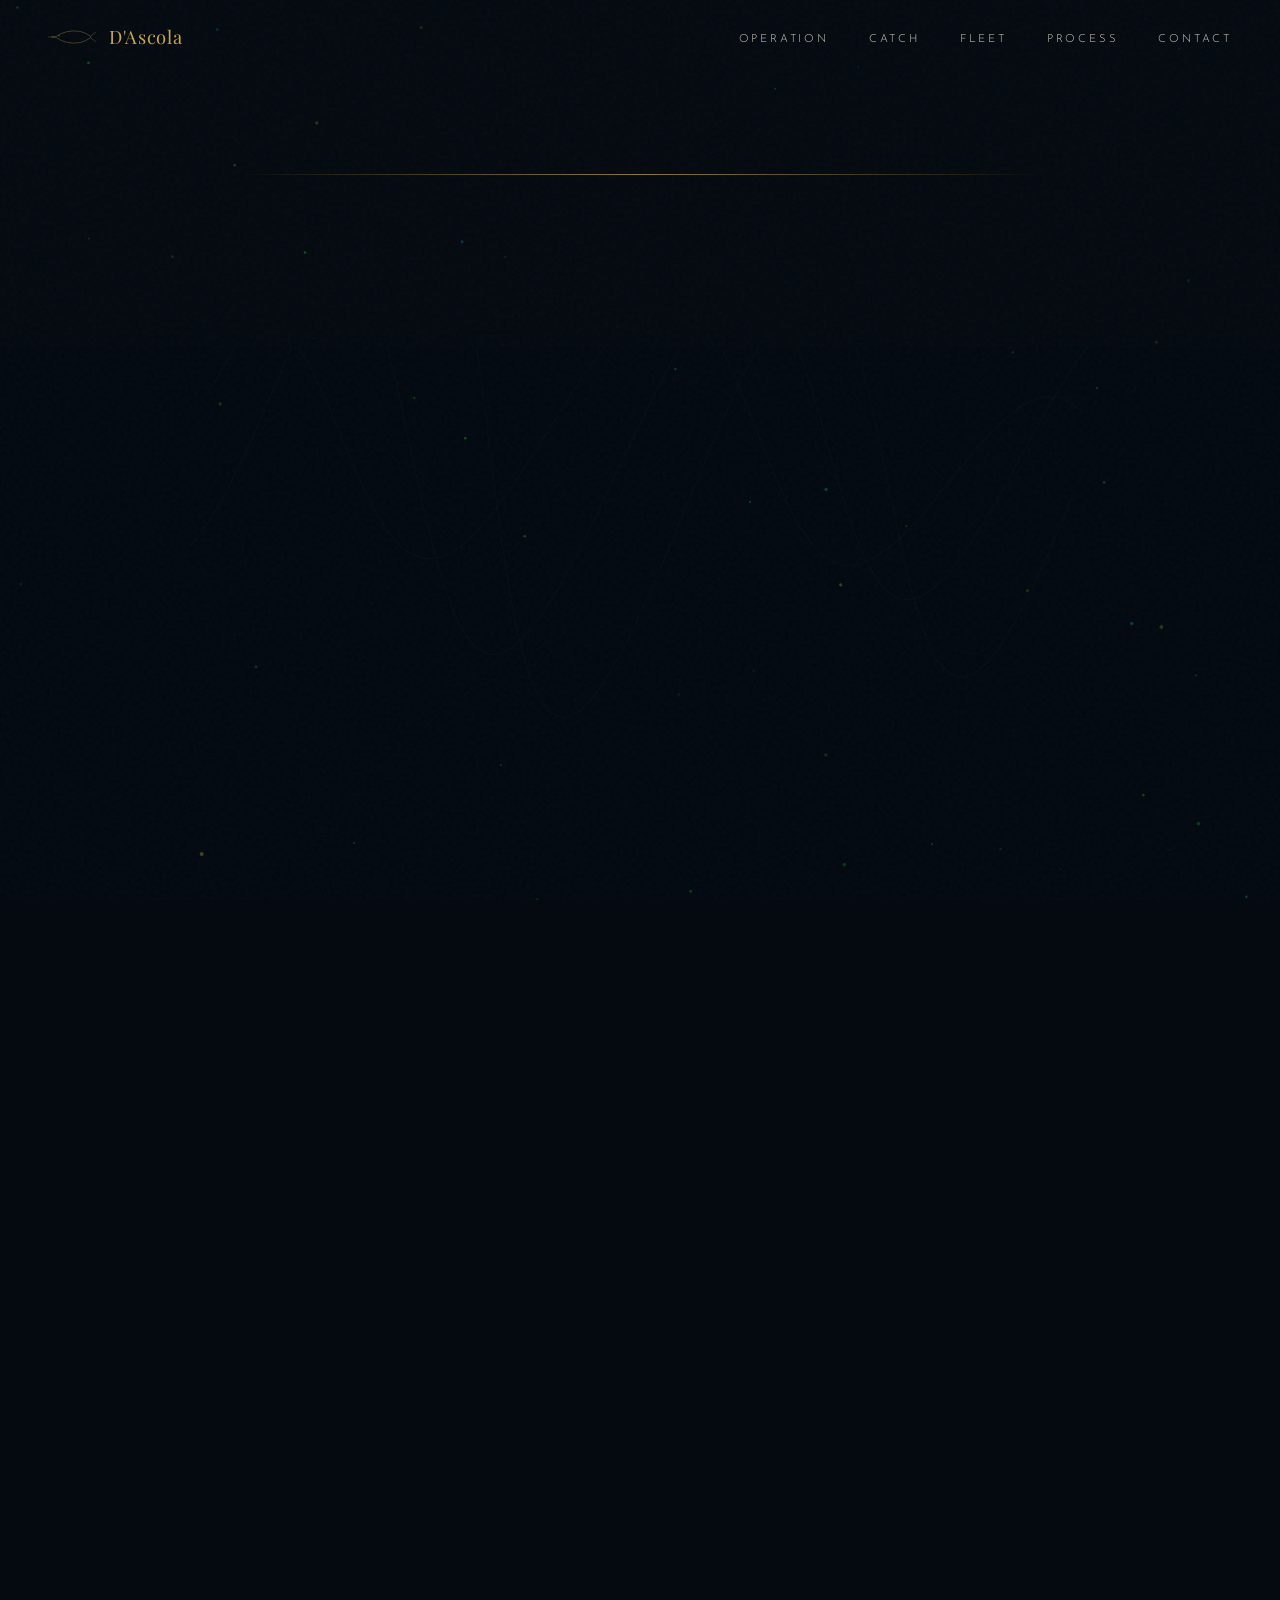
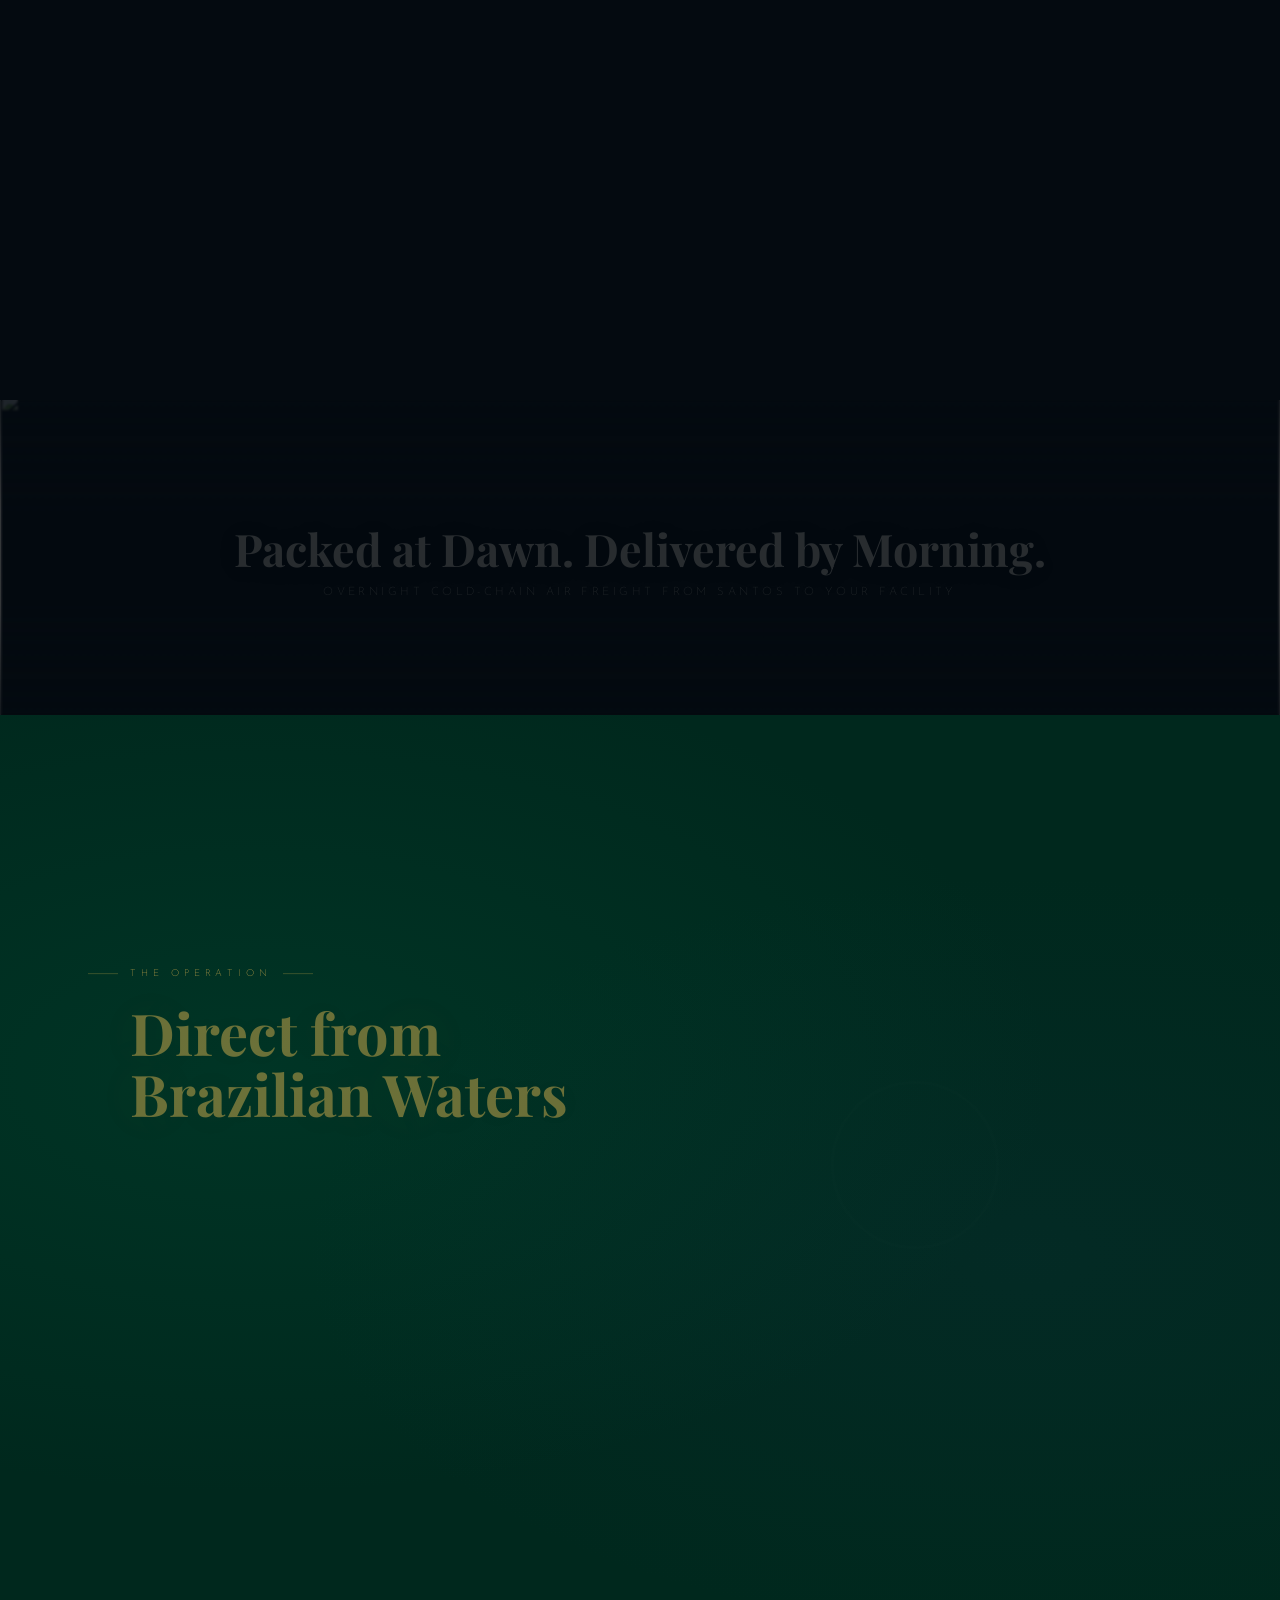
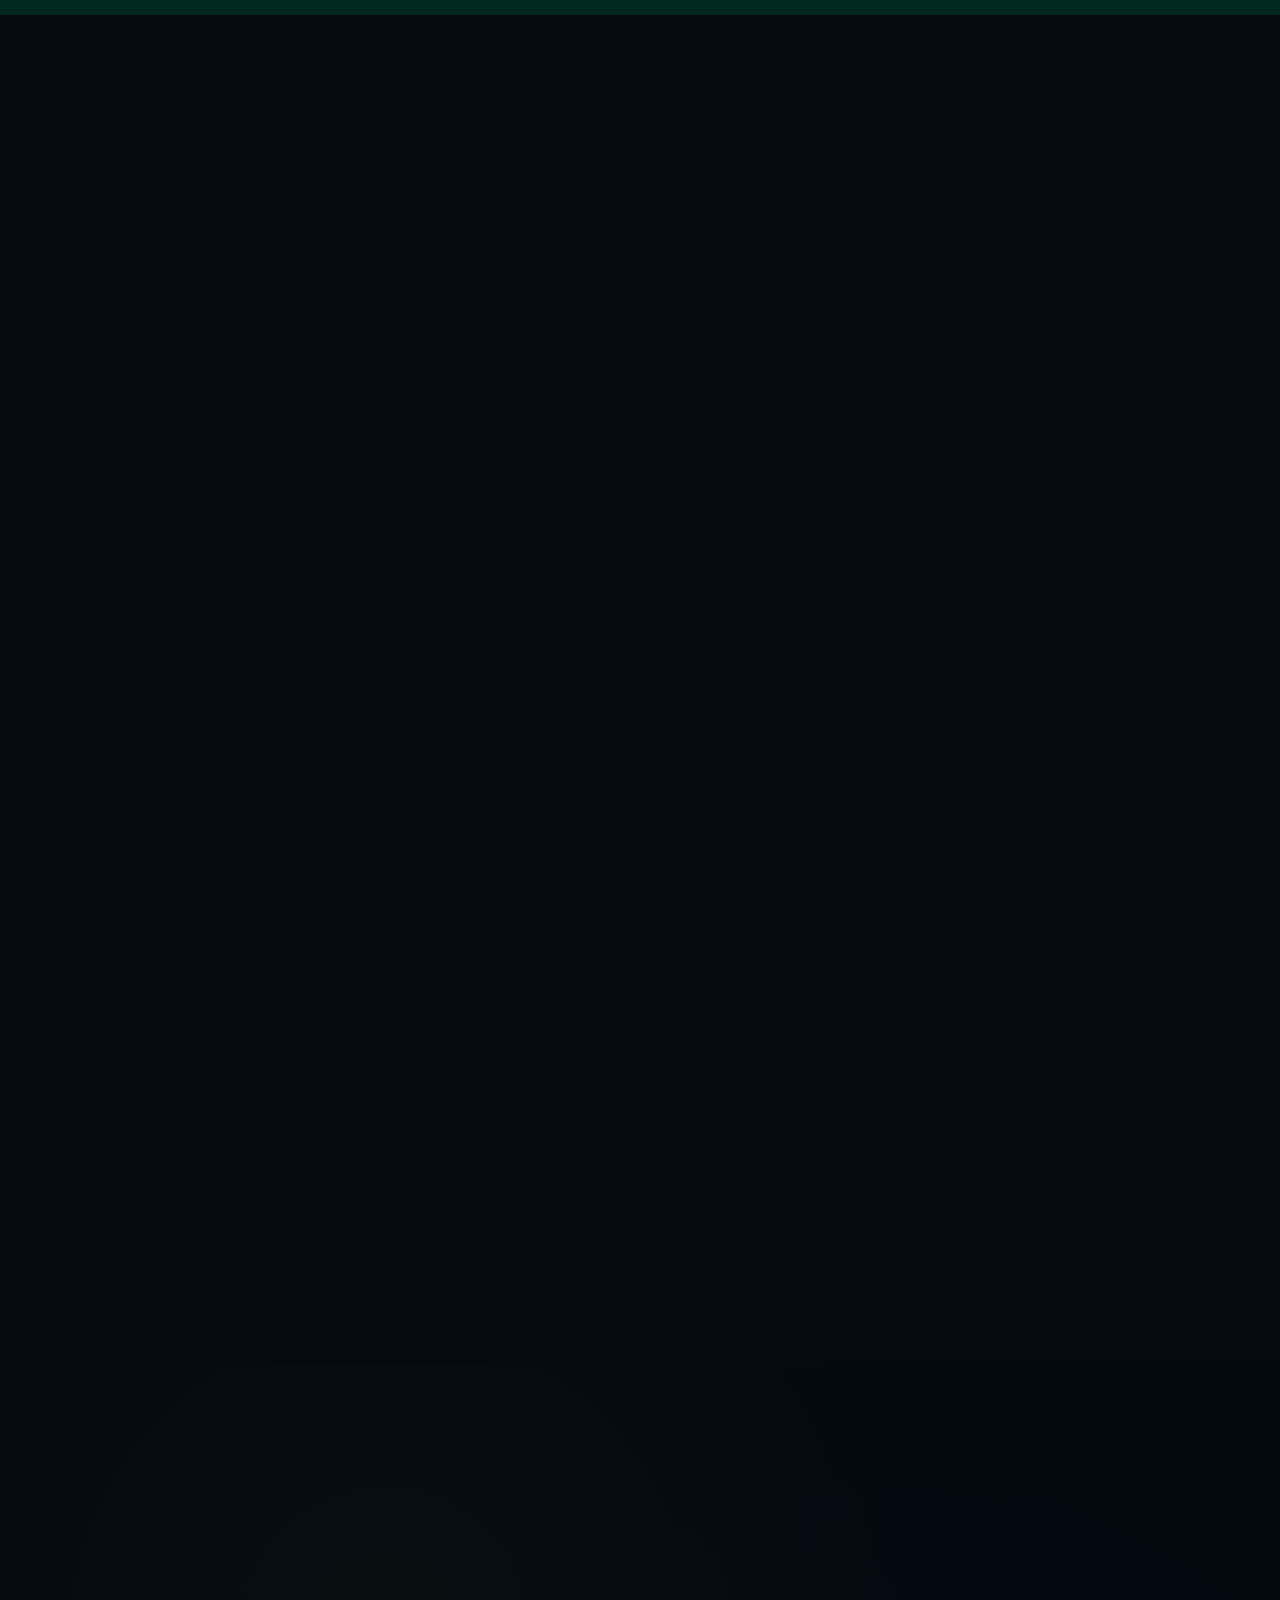
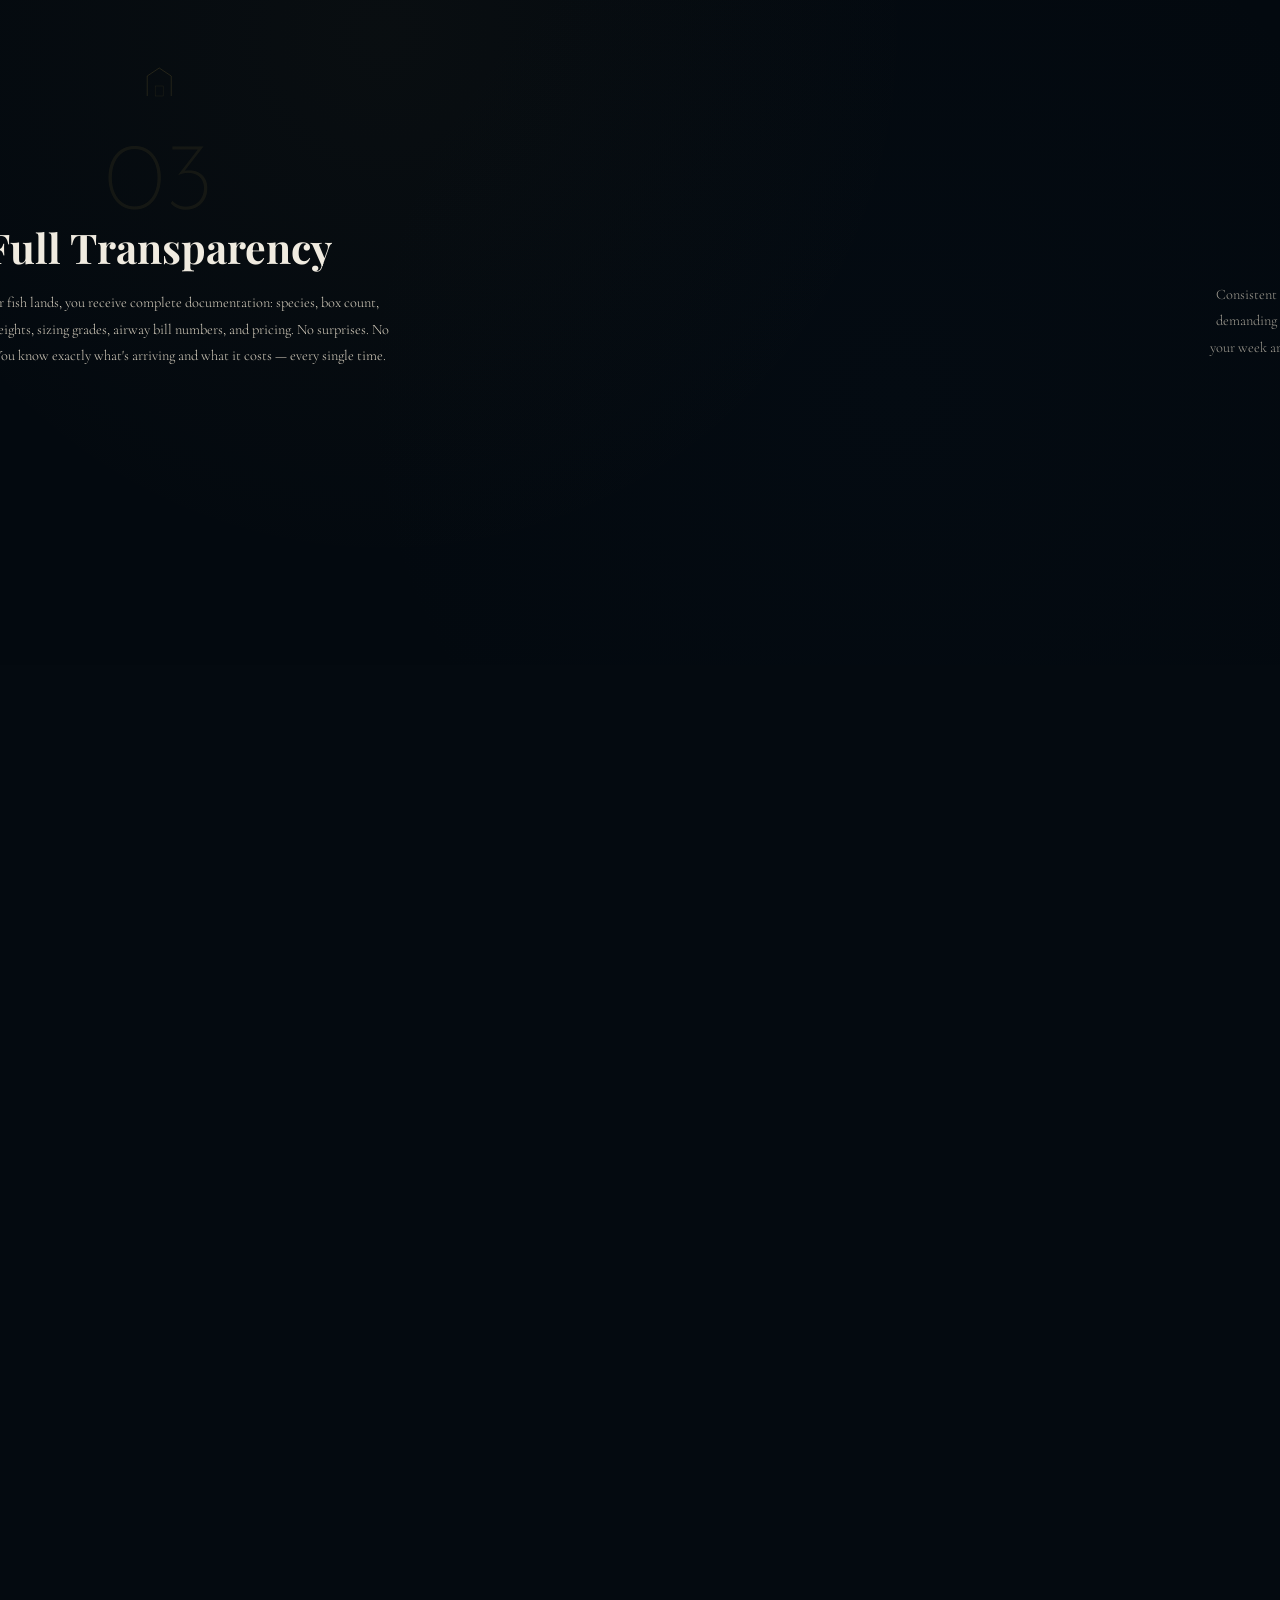
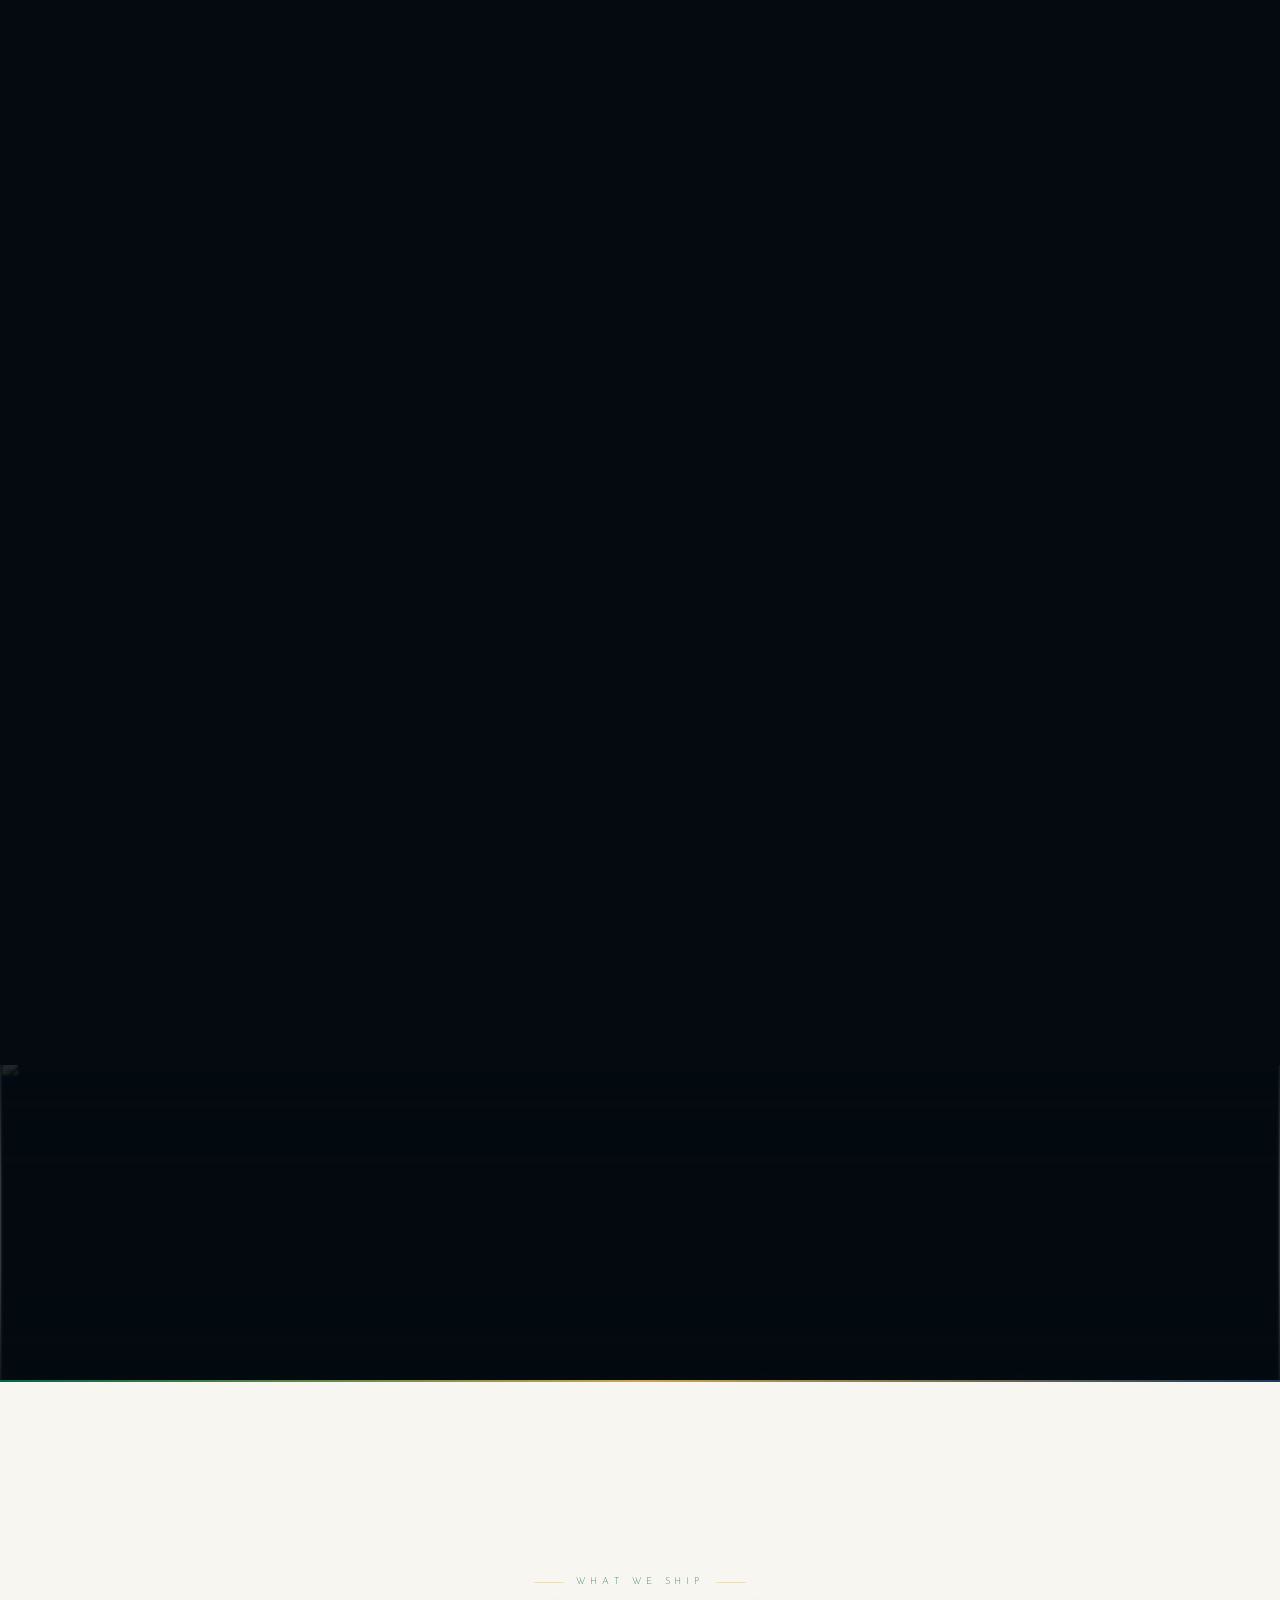
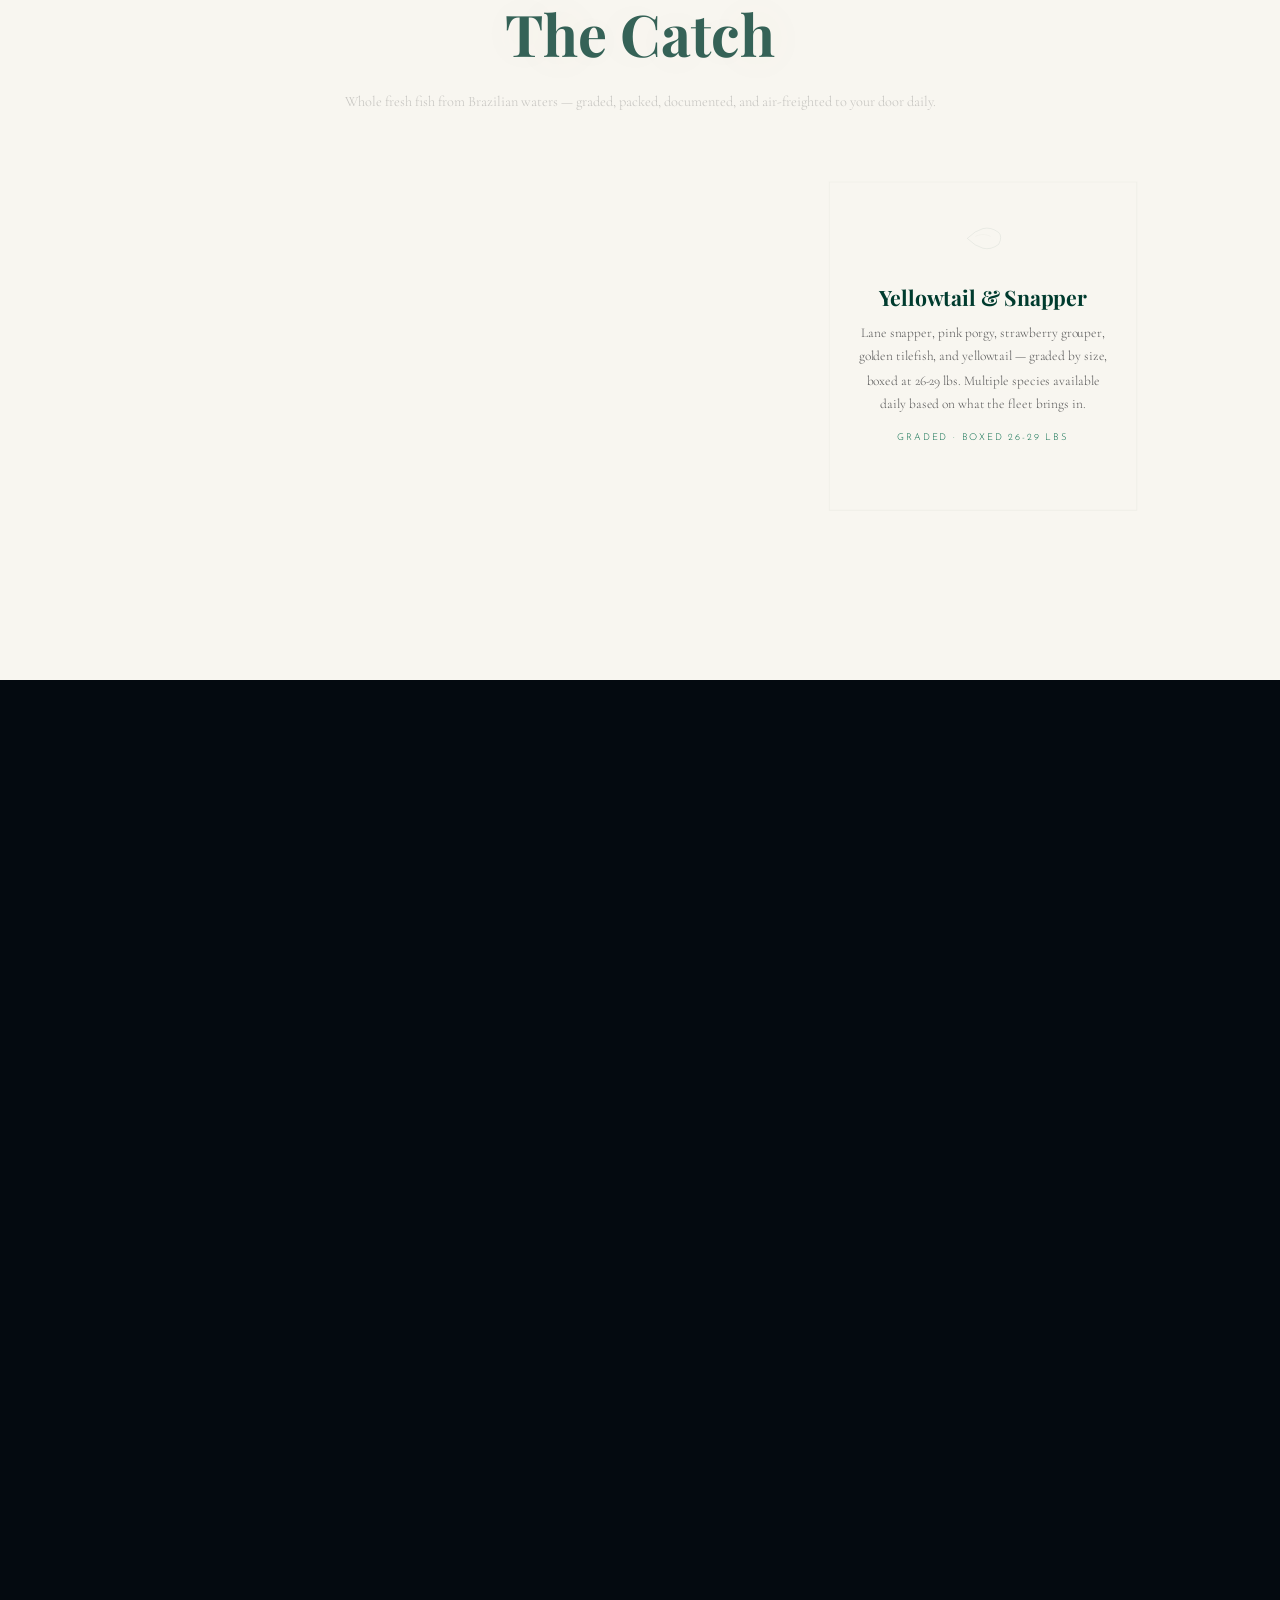
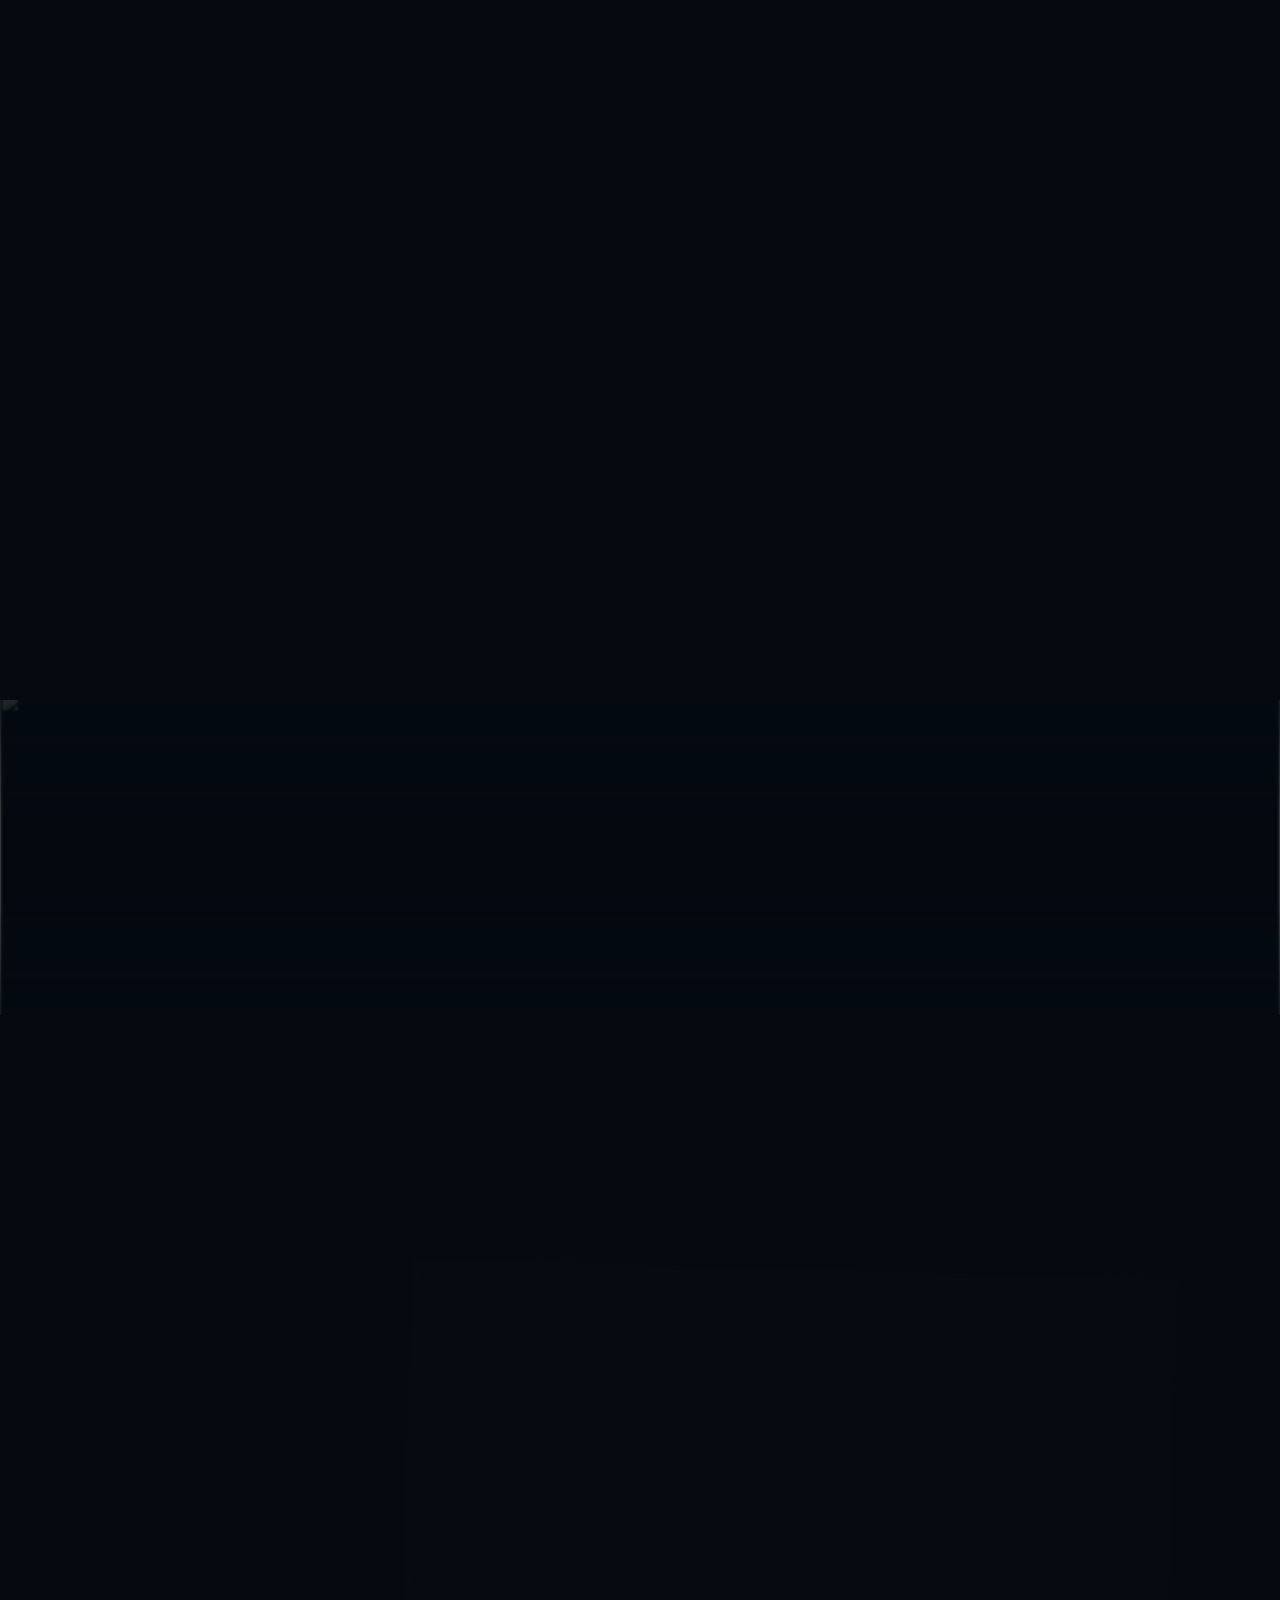
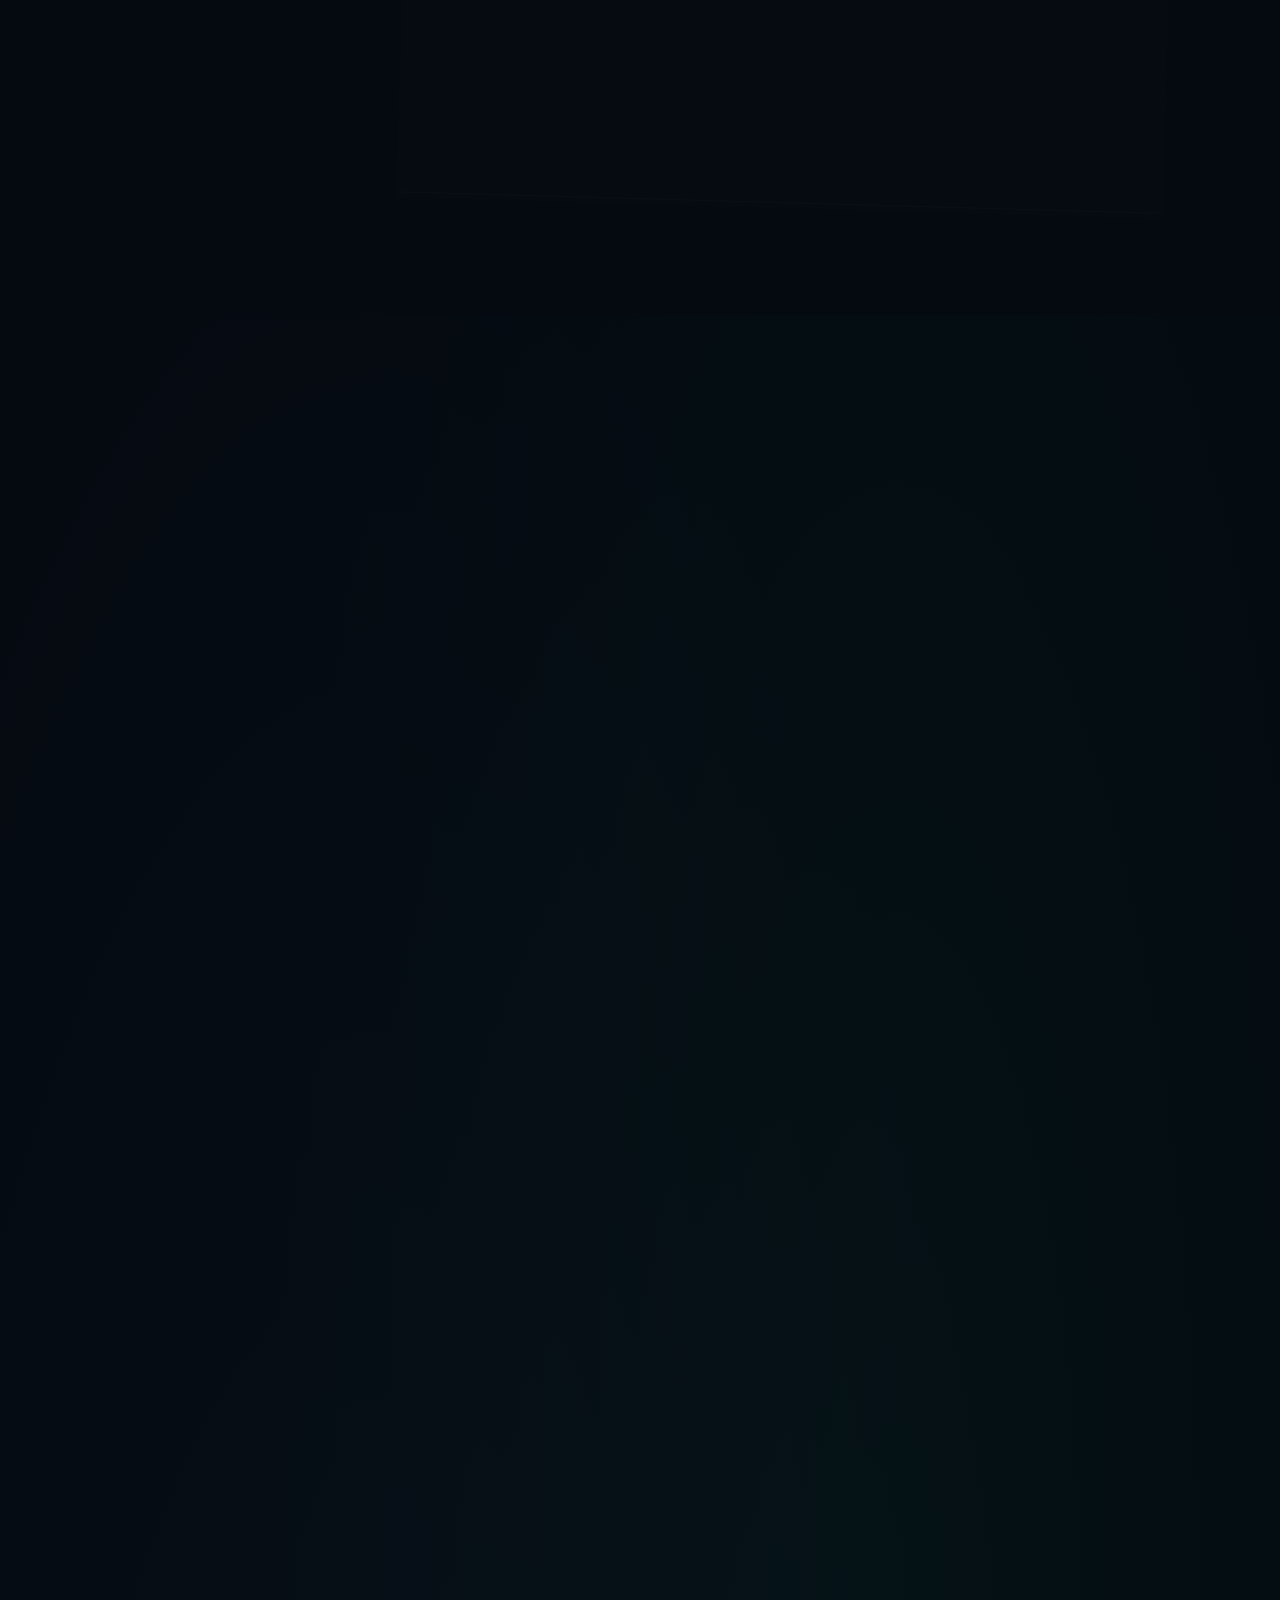
==== index.html @ 83369471 "Cinematic scroll-driven zoom: orbital to bird's eye to full network Camera system via CSS transforms" ====
<!DOCTYPE html>
<html lang="en">
<head>
<meta charset="UTF-8">
<meta name="viewport" content="width=device-width, initial-scale=1.0">
<title>D'Ascola Seafood | Est. 1893 Santos, Brazil</title>
<style>
@font-face {
  font-family: 'Playfair Display';
  font-weight: 400;
  font-style: normal;
  font-display: swap;
  src: url([data-uri]) format('woff2');
}
@font-face {
  font-family: 'Playfair Display';
  font-weight: 700;
  font-style: normal;
  font-display: swap;
  src: url([data-uri]) format('woff2');
}
@font-face {
  font-family: 'Playfair Display';
  font-weight: 400;
  font-style: italic;
  font-display: swap;
  src: url([data-uri]) format('woff2');
}
@font-face {
  font-family: 'Cormorant Garamond';
  font-weight: 300;
  font-style: normal;
  font-display: swap;
  src: url([data-uri]) format('woff2');
}
@font-face {
  font-family: 'Cormorant Garamond';
  font-weight: 400;
  font-style: normal;
  font-display: swap;
  src: url([data-uri]) format('woff2');
}
@font-face {
  font-family: 'Cormorant Garamond';
  font-weight: 600;
  font-style: normal;
  font-display: swap;
  src: url([data-uri]) format('woff2');
}
@font-face {
  font-family: 'Josefin Sans';
  font-weight: 200;
  font-style: normal;
  font-display: swap;
  src: url([data-uri]) format('woff2');
}
@font-face {
  font-family: 'Josefin Sans';
  font-weight: 300;
  font-style: normal;
  font-display: swap;
  src: url([data-uri]) format('woff2');
}
</style>
<script>/*!
 * GSAP 3.12.5
 * https://gsap.com
 * 
 * @license Copyright 2024, GreenSock. All rights reserved.
 * Subject to the terms at https://gsap.com/standard-license or for Club GSAP members, the agreement issued with that membership.
 * @author: Jack Doyle, jack@greensock.com
 */

!function(t,e){"object"==typeof exports&&"undefined"!=typeof module?e(exports):"function"==typeof define&&define.amd?define(["exports"],e):e((t=t||self).window=t.window||{})}(this,function(e){"use strict";function _inheritsLoose(t,e){t.prototype=Object.create(e.prototype),(t.prototype.constructor=t).__proto__=e}function _assertThisInitialized(t){if(void 0===t)throw new ReferenceError("this hasn't been initialised - super() hasn't been called");return t}function r(t){return"string"==typeof t}function s(t){return"function"==typeof t}function t(t){return"number"==typeof t}function u(t){return void 0===t}function v(t){return"object"==typeof t}function w(t){return!1!==t}function x(){return"undefined"!=typeof window}function y(t){return s(t)||r(t)}function P(t){return(i=yt(t,ot))&&ze}function Q(t,e){return console.warn("Invalid property",t,"set to",e,"Missing plugin? gsap.registerPlugin()")}function R(t,e){return!e&&console.warn(t)}function S(t,e){return t&&(ot[t]=e)&&i&&(i[t]=e)||ot}function T(){return 0}function ea(t){var e,r,i=t[0];if(v(i)||s(i)||(t=[t]),!(e=(i._gsap||{}).harness)){for(r=gt.length;r--&&!gt[r].targetTest(i););e=gt[r]}for(r=t.length;r--;)t[r]&&(t[r]._gsap||(t[r]._gsap=new Vt(t[r],e)))||t.splice(r,1);return t}function fa(t){return t._gsap||ea(Mt(t))[0]._gsap}function ga(t,e,r){return(r=t[e])&&s(r)?t[e]():u(r)&&t.getAttribute&&t.getAttribute(e)||r}function ha(t,e){return(t=t.split(",")).forEach(e)||t}function ia(t){return Math.round(1e5*t)/1e5||0}function ja(t){return Math.round(1e7*t)/1e7||0}function ka(t,e){var r=e.charAt(0),i=parseFloat(e.substr(2));return t=parseFloat(t),"+"===r?t+i:"-"===r?t-i:"*"===r?t*i:t/i}function la(t,e){for(var r=e.length,i=0;t.indexOf(e[i])<0&&++i<r;);return i<r}function ma(){var t,e,r=dt.length,i=dt.slice(0);for(ct={},t=dt.length=0;t<r;t++)(e=i[t])&&e._lazy&&(e.render(e._lazy[0],e._lazy[1],!0)._lazy=0)}function na(t,e,r,i){dt.length&&!L&&ma(),t.render(e,r,i||L&&e<0&&(t._initted||t._startAt)),dt.length&&!L&&ma()}function oa(t){var e=parseFloat(t);return(e||0===e)&&(t+"").match(at).length<2?e:r(t)?t.trim():t}function pa(t){return t}function qa(t,e){for(var r in e)r in t||(t[r]=e[r]);return t}function ta(t,e){for(var r in e)"__proto__"!==r&&"constructor"!==r&&"prototype"!==r&&(t[r]=v(e[r])?ta(t[r]||(t[r]={}),e[r]):e[r]);return t}function ua(t,e){var r,i={};for(r in t)r in e||(i[r]=t[r]);return i}function va(t){var e=t.parent||I,r=t.keyframes?function _setKeyframeDefaults(i){return function(t,e){for(var r in e)r in t||"duration"===r&&i||"ease"===r||(t[r]=e[r])}}(Z(t.keyframes)):qa;if(w(t.inherit))for(;e;)r(t,e.vars.defaults),e=e.parent||e._dp;return t}function xa(t,e,r,i,n){void 0===r&&(r="_first"),void 0===i&&(i="_last");var a,s=t[i];if(n)for(a=e[n];s&&s[n]>a;)s=s._prev;return s?(e._next=s._next,s._next=e):(e._next=t[r],t[r]=e),e._next?e._next._prev=e:t[i]=e,e._prev=s,e.parent=e._dp=t,e}function ya(t,e,r,i){void 0===r&&(r="_first"),void 0===i&&(i="_last");var n=e._prev,a=e._next;n?n._next=a:t[r]===e&&(t[r]=a),a?a._prev=n:t[i]===e&&(t[i]=n),e._next=e._prev=e.parent=null}function za(t,e){t.parent&&(!e||t.parent.autoRemoveChildren)&&t.parent.remove&&t.parent.remove(t),t._act=0}function Aa(t,e){if(t&&(!e||e._end>t._dur||e._start<0))for(var r=t;r;)r._dirty=1,r=r.parent;return t}function Ca(t,e,r,i){return t._startAt&&(L?t._startAt.revert(ht):t.vars.immediateRender&&!t.vars.autoRevert||t._startAt.render(e,!0,i))}function Ea(t){return t._repeat?Tt(t._tTime,t=t.duration()+t._rDelay)*t:0}function Ga(t,e){return(t-e._start)*e._ts+(0<=e._ts?0:e._dirty?e.totalDuration():e._tDur)}function Ha(t){return t._end=ja(t._start+(t._tDur/Math.abs(t._ts||t._rts||X)||0))}function Ia(t,e){var r=t._dp;return r&&r.smoothChildTiming&&t._ts&&(t._start=ja(r._time-(0<t._ts?e/t._ts:((t._dirty?t.totalDuration():t._tDur)-e)/-t._ts)),Ha(t),r._dirty||Aa(r,t)),t}function Ja(t,e){var r;if((e._time||!e._dur&&e._initted||e._start<t._time&&(e._dur||!e.add))&&(r=Ga(t.rawTime(),e),(!e._dur||Ot(0,e.totalDuration(),r)-e._tTime>X)&&e.render(r,!0)),Aa(t,e)._dp&&t._initted&&t._time>=t._dur&&t._ts){if(t._dur<t.duration())for(r=t;r._dp;)0<=r.rawTime()&&r.totalTime(r._tTime),r=r._dp;t._zTime=-X}}function Ka(e,r,i,n){return r.parent&&za(r),r._start=ja((t(i)?i:i||e!==I?xt(e,i,r):e._time)+r._delay),r._end=ja(r._start+(r.totalDuration()/Math.abs(r.timeScale())||0)),xa(e,r,"_first","_last",e._sort?"_start":0),bt(r)||(e._recent=r),n||Ja(e,r),e._ts<0&&Ia(e,e._tTime),e}function La(t,e){return(ot.ScrollTrigger||Q("scrollTrigger",e))&&ot.ScrollTrigger.create(e,t)}function Ma(t,e,r,i,n){return Qt(t,e,n),t._initted?!r&&t._pt&&!L&&(t._dur&&!1!==t.vars.lazy||!t._dur&&t.vars.lazy)&&f!==Rt.frame?(dt.push(t),t._lazy=[n,i],1):void 0:1}function Ra(t,e,r,i){var n=t._repeat,a=ja(e)||0,s=t._tTime/t._tDur;return s&&!i&&(t._time*=a/t._dur),t._dur=a,t._tDur=n?n<0?1e10:ja(a*(n+1)+t._rDelay*n):a,0<s&&!i&&Ia(t,t._tTime=t._tDur*s),t.parent&&Ha(t),r||Aa(t.parent,t),t}function Sa(t){return t instanceof Xt?Aa(t):Ra(t,t._dur)}function Va(e,r,i){var n,a,s=t(r[1]),o=(s?2:1)+(e<2?0:1),u=r[o];if(s&&(u.duration=r[1]),u.parent=i,e){for(n=u,a=i;a&&!("immediateRender"in n);)n=a.vars.defaults||{},a=w(a.vars.inherit)&&a.parent;u.immediateRender=w(n.immediateRender),e<2?u.runBackwards=1:u.startAt=r[o-1]}return new $t(r[0],u,r[1+o])}function Wa(t,e){return t||0===t?e(t):e}function Ya(t,e){return r(t)&&(e=st.exec(t))?e[1]:""}function _a(t,e){return t&&v(t)&&"length"in t&&(!e&&!t.length||t.length-1 in t&&v(t[0]))&&!t.nodeType&&t!==h}function cb(r){return r=Mt(r)[0]||R("Invalid scope")||{},function(t){var e=r.current||r.nativeElement||r;return Mt(t,e.querySelectorAll?e:e===r?R("Invalid scope")||a.createElement("div"):r)}}function db(t){return t.sort(function(){return.5-Math.random()})}function eb(t){if(s(t))return t;var p=v(t)?t:{each:t},_=jt(p.ease),m=p.from||0,g=parseFloat(p.base)||0,y={},e=0<m&&m<1,T=isNaN(m)||e,b=p.axis,w=m,x=m;return r(m)?w=x={center:.5,edges:.5,end:1}[m]||0:!e&&T&&(w=m[0],x=m[1]),function(t,e,r){var i,n,a,s,o,u,h,l,f,d=(r||p).length,c=y[d];if(!c){if(!(f="auto"===p.grid?0:(p.grid||[1,U])[1])){for(h=-U;h<(h=r[f++].getBoundingClientRect().left)&&f<d;);f<d&&f--}for(c=y[d]=[],i=T?Math.min(f,d)*w-.5:m%f,n=f===U?0:T?d*x/f-.5:m/f|0,l=U,u=h=0;u<d;u++)a=u%f-i,s=n-(u/f|0),c[u]=o=b?Math.abs("y"===b?s:a):K(a*a+s*s),h<o&&(h=o),o<l&&(l=o);"random"===m&&db(c),c.max=h-l,c.min=l,c.v=d=(parseFloat(p.amount)||parseFloat(p.each)*(d<f?d-1:b?"y"===b?d/f:f:Math.max(f,d/f))||0)*("edges"===m?-1:1),c.b=d<0?g-d:g,c.u=Ya(p.amount||p.each)||0,_=_&&d<0?Yt(_):_}return d=(c[t]-c.min)/c.max||0,ja(c.b+(_?_(d):d)*c.v)+c.u}}function fb(i){var n=Math.pow(10,((i+"").split(".")[1]||"").length);return function(e){var r=ja(Math.round(parseFloat(e)/i)*i*n);return(r-r%1)/n+(t(e)?0:Ya(e))}}function gb(h,e){var l,f,r=Z(h);return!r&&v(h)&&(l=r=h.radius||U,h.values?(h=Mt(h.values),(f=!t(h[0]))&&(l*=l)):h=fb(h.increment)),Wa(e,r?s(h)?function(t){return f=h(t),Math.abs(f-t)<=l?f:t}:function(e){for(var r,i,n=parseFloat(f?e.x:e),a=parseFloat(f?e.y:0),s=U,o=0,u=h.length;u--;)(r=f?(r=h[u].x-n)*r+(i=h[u].y-a)*i:Math.abs(h[u]-n))<s&&(s=r,o=u);return o=!l||s<=l?h[o]:e,f||o===e||t(e)?o:o+Ya(e)}:fb(h))}function hb(t,e,r,i){return Wa(Z(t)?!e:!0===r?!!(r=0):!i,function(){return Z(t)?t[~~(Math.random()*t.length)]:(r=r||1e-5)&&(i=r<1?Math.pow(10,(r+"").length-2):1)&&Math.floor(Math.round((t-r/2+Math.random()*(e-t+.99*r))/r)*r*i)/i})}function lb(e,r,t){return Wa(t,function(t){return e[~~r(t)]})}function ob(t){for(var e,r,i,n,a=0,s="";~(e=t.indexOf("random(",a));)i=t.indexOf(")",e),n="["===t.charAt(e+7),r=t.substr(e+7,i-e-7).match(n?at:tt),s+=t.substr(a,e-a)+hb(n?r:+r[0],n?0:+r[1],+r[2]||1e-5),a=i+1;return s+t.substr(a,t.length-a)}function rb(t,e,r){var i,n,a,s=t.labels,o=U;for(i in s)(n=s[i]-e)<0==!!r&&n&&o>(n=Math.abs(n))&&(a=i,o=n);return a}function tb(t){return za(t),t.scrollTrigger&&t.scrollTrigger.kill(!!L),t.progress()<1&&Ct(t,"onInterrupt"),t}function wb(t){if(t)if(t=!t.name&&t.default||t,x()||t.headless){var e=t.name,r=s(t),i=e&&!r&&t.init?function(){this._props=[]}:t,n={init:T,render:he,add:Wt,kill:ce,modifier:fe,rawVars:0},a={targetTest:0,get:0,getSetter:ne,aliases:{},register:0};if(Ft(),t!==i){if(pt[e])return;qa(i,qa(ua(t,n),a)),yt(i.prototype,yt(n,ua(t,a))),pt[i.prop=e]=i,t.targetTest&&(gt.push(i),ft[e]=1),e=("css"===e?"CSS":e.charAt(0).toUpperCase()+e.substr(1))+"Plugin"}S(e,i),t.register&&t.register(ze,i,_e)}else At.push(t)}function zb(t,e,r){return(6*(t+=t<0?1:1<t?-1:0)<1?e+(r-e)*t*6:t<.5?r:3*t<2?e+(r-e)*(2/3-t)*6:e)*St+.5|0}function Ab(e,r,i){var n,a,s,o,u,h,l,f,d,c,p=e?t(e)?[e>>16,e>>8&St,e&St]:0:zt.black;if(!p){if(","===e.substr(-1)&&(e=e.substr(0,e.length-1)),zt[e])p=zt[e];else if("#"===e.charAt(0)){if(e.length<6&&(e="#"+(n=e.charAt(1))+n+(a=e.charAt(2))+a+(s=e.charAt(3))+s+(5===e.length?e.charAt(4)+e.charAt(4):"")),9===e.length)return[(p=parseInt(e.substr(1,6),16))>>16,p>>8&St,p&St,parseInt(e.substr(7),16)/255];p=[(e=parseInt(e.substr(1),16))>>16,e>>8&St,e&St]}else if("hsl"===e.substr(0,3))if(p=c=e.match(tt),r){if(~e.indexOf("="))return p=e.match(et),i&&p.length<4&&(p[3]=1),p}else o=+p[0]%360/360,u=p[1]/100,n=2*(h=p[2]/100)-(a=h<=.5?h*(u+1):h+u-h*u),3<p.length&&(p[3]*=1),p[0]=zb(o+1/3,n,a),p[1]=zb(o,n,a),p[2]=zb(o-1/3,n,a);else p=e.match(tt)||zt.transparent;p=p.map(Number)}return r&&!c&&(n=p[0]/St,a=p[1]/St,s=p[2]/St,h=((l=Math.max(n,a,s))+(f=Math.min(n,a,s)))/2,l===f?o=u=0:(d=l-f,u=.5<h?d/(2-l-f):d/(l+f),o=l===n?(a-s)/d+(a<s?6:0):l===a?(s-n)/d+2:(n-a)/d+4,o*=60),p[0]=~~(o+.5),p[1]=~~(100*u+.5),p[2]=~~(100*h+.5)),i&&p.length<4&&(p[3]=1),p}function Bb(t){var r=[],i=[],n=-1;return t.split(Et).forEach(function(t){var e=t.match(rt)||[];r.push.apply(r,e),i.push(n+=e.length+1)}),r.c=i,r}function Cb(t,e,r){var i,n,a,s,o="",u=(t+o).match(Et),h=e?"hsla(":"rgba(",l=0;if(!u)return t;if(u=u.map(function(t){return(t=Ab(t,e,1))&&h+(e?t[0]+","+t[1]+"%,"+t[2]+"%,"+t[3]:t.join(","))+")"}),r&&(a=Bb(t),(i=r.c).join(o)!==a.c.join(o)))for(s=(n=t.replace(Et,"1").split(rt)).length-1;l<s;l++)o+=n[l]+(~i.indexOf(l)?u.shift()||h+"0,0,0,0)":(a.length?a:u.length?u:r).shift());if(!n)for(s=(n=t.split(Et)).length-1;l<s;l++)o+=n[l]+u[l];return o+n[s]}function Fb(t){var e,r=t.join(" ");if(Et.lastIndex=0,Et.test(r))return e=Dt.test(r),t[1]=Cb(t[1],e),t[0]=Cb(t[0],e,Bb(t[1])),!0}function Ob(t){var e=(t+"").split("("),r=Lt[e[0]];return r&&1<e.length&&r.config?r.config.apply(null,~t.indexOf("{")?[function _parseObjectInString(t){for(var e,r,i,n={},a=t.substr(1,t.length-3).split(":"),s=a[0],o=1,u=a.length;o<u;o++)r=a[o],e=o!==u-1?r.lastIndexOf(","):r.length,i=r.substr(0,e),n[s]=isNaN(i)?i.replace(Bt,"").trim():+i,s=r.substr(e+1).trim();return n}(e[1])]:function _valueInParentheses(t){var e=t.indexOf("(")+1,r=t.indexOf(")"),i=t.indexOf("(",e);return t.substring(e,~i&&i<r?t.indexOf(")",r+1):r)}(t).split(",").map(oa)):Lt._CE&&It.test(t)?Lt._CE("",t):r}function Qb(t,e){for(var r,i=t._first;i;)i instanceof Xt?Qb(i,e):!i.vars.yoyoEase||i._yoyo&&i._repeat||i._yoyo===e||(i.timeline?Qb(i.timeline,e):(r=i._ease,i._ease=i._yEase,i._yEase=r,i._yoyo=e)),i=i._next}function Sb(t,e,r,i){void 0===r&&(r=function easeOut(t){return 1-e(1-t)}),void 0===i&&(i=function easeInOut(t){return t<.5?e(2*t)/2:1-e(2*(1-t))/2});var n,a={easeIn:e,easeOut:r,easeInOut:i};return ha(t,function(t){for(var e in Lt[t]=ot[t]=a,Lt[n=t.toLowerCase()]=r,a)Lt[n+("easeIn"===e?".in":"easeOut"===e?".out":".inOut")]=Lt[t+"."+e]=a[e]}),a}function Tb(e){return function(t){return t<.5?(1-e(1-2*t))/2:.5+e(2*(t-.5))/2}}function Ub(r,t,e){function Jm(t){return 1===t?1:i*Math.pow(2,-10*t)*H((t-a)*n)+1}var i=1<=t?t:1,n=(e||(r?.3:.45))/(t<1?t:1),a=n/N*(Math.asin(1/i)||0),s="out"===r?Jm:"in"===r?function(t){return 1-Jm(1-t)}:Tb(Jm);return n=N/n,s.config=function(t,e){return Ub(r,t,e)},s}function Vb(e,r){function Rm(t){return t?--t*t*((r+1)*t+r)+1:0}void 0===r&&(r=1.70158);var t="out"===e?Rm:"in"===e?function(t){return 1-Rm(1-t)}:Tb(Rm);return t.config=function(t){return Vb(e,t)},t}var F,L,l,I,h,n,a,i,o,f,d,c,p,_,m,g,b,O,k,M,C,A,z,E,D,B,Y,j,q={autoSleep:120,force3D:"auto",nullTargetWarn:1,units:{lineHeight:""}},V={duration:.5,overwrite:!1,delay:0},U=1e8,X=1/U,N=2*Math.PI,G=N/4,W=0,K=Math.sqrt,J=Math.cos,H=Math.sin,$="function"==typeof ArrayBuffer&&ArrayBuffer.isView||function(){},Z=Array.isArray,tt=/(?:-?\.?\d|\.)+/gi,et=/[-+=.]*\d+[.e\-+]*\d*[e\-+]*\d*/g,rt=/[-+=.]*\d+[.e-]*\d*[a-z%]*/g,it=/[-+=.]*\d+\.?\d*(?:e-|e\+)?\d*/gi,nt=/[+-]=-?[.\d]+/,at=/[^,'"\[\]\s]+/gi,st=/^[+\-=e\s\d]*\d+[.\d]*([a-z]*|%)\s*$/i,ot={},ut={suppressEvents:!0,isStart:!0,kill:!1},ht={suppressEvents:!0,kill:!1},lt={suppressEvents:!0},ft={},dt=[],ct={},pt={},_t={},mt=30,gt=[],vt="",yt=function _merge(t,e){for(var r in e)t[r]=e[r];return t},Tt=function _animationCycle(t,e){var r=Math.floor(t/=e);return t&&r===t?r-1:r},bt=function _isFromOrFromStart(t){var e=t.data;return"isFromStart"===e||"isStart"===e},wt={_start:0,endTime:T,totalDuration:T},xt=function _parsePosition(t,e,i){var n,a,s,o=t.labels,u=t._recent||wt,h=t.duration()>=U?u.endTime(!1):t._dur;return r(e)&&(isNaN(e)||e in o)?(a=e.charAt(0),s="%"===e.substr(-1),n=e.indexOf("="),"<"===a||">"===a?(0<=n&&(e=e.replace(/=/,"")),("<"===a?u._start:u.endTime(0<=u._repeat))+(parseFloat(e.substr(1))||0)*(s?(n<0?u:i).totalDuration()/100:1)):n<0?(e in o||(o[e]=h),o[e]):(a=parseFloat(e.charAt(n-1)+e.substr(n+1)),s&&i&&(a=a/100*(Z(i)?i[0]:i).totalDuration()),1<n?_parsePosition(t,e.substr(0,n-1),i)+a:h+a)):null==e?h:+e},Ot=function _clamp(t,e,r){return r<t?t:e<r?e:r},kt=[].slice,Mt=function toArray(t,e,i){return l&&!e&&l.selector?l.selector(t):!r(t)||i||!n&&Ft()?Z(t)?function _flatten(t,e,i){return void 0===i&&(i=[]),t.forEach(function(t){return r(t)&&!e||_a(t,1)?i.push.apply(i,Mt(t)):i.push(t)})||i}(t,i):_a(t)?kt.call(t,0):t?[t]:[]:kt.call((e||a).querySelectorAll(t),0)},Pt=function mapRange(e,t,r,i,n){var a=t-e,s=i-r;return Wa(n,function(t){return r+((t-e)/a*s||0)})},Ct=function _callback(t,e,r){var i,n,a,s=t.vars,o=s[e],u=l,h=t._ctx;if(o)return i=s[e+"Params"],n=s.callbackScope||t,r&&dt.length&&ma(),h&&(l=h),a=i?o.apply(n,i):o.call(n),l=u,a},At=[],St=255,zt={aqua:[0,St,St],lime:[0,St,0],silver:[192,192,192],black:[0,0,0],maroon:[128,0,0],teal:[0,128,128],blue:[0,0,St],navy:[0,0,128],white:[St,St,St],olive:[128,128,0],yellow:[St,St,0],orange:[St,165,0],gray:[128,128,128],purple:[128,0,128],green:[0,128,0],red:[St,0,0],pink:[St,192,203],cyan:[0,St,St],transparent:[St,St,St,0]},Et=function(){var t,e="(?:\\b(?:(?:rgb|rgba|hsl|hsla)\\(.+?\\))|\\B#(?:[0-9a-f]{3,4}){1,2}\\b";for(t in zt)e+="|"+t+"\\b";return new RegExp(e+")","gi")}(),Dt=/hsl[a]?\(/,Rt=(k=Date.now,M=500,C=33,A=k(),z=A,D=E=1e3/240,g={time:0,frame:0,tick:function tick(){yl(!0)},deltaRatio:function deltaRatio(t){return b/(1e3/(t||60))},wake:function wake(){o&&(!n&&x()&&(h=n=window,a=h.document||{},ot.gsap=ze,(h.gsapVersions||(h.gsapVersions=[])).push(ze.version),P(i||h.GreenSockGlobals||!h.gsap&&h||{}),At.forEach(wb)),m="undefined"!=typeof requestAnimationFrame&&requestAnimationFrame,p&&g.sleep(),_=m||function(t){return setTimeout(t,D-1e3*g.time+1|0)},c=1,yl(2))},sleep:function sleep(){(m?cancelAnimationFrame:clearTimeout)(p),c=0,_=T},lagSmoothing:function lagSmoothing(t,e){M=t||1/0,C=Math.min(e||33,M)},fps:function fps(t){E=1e3/(t||240),D=1e3*g.time+E},add:function add(n,t,e){var a=t?function(t,e,r,i){n(t,e,r,i),g.remove(a)}:n;return g.remove(n),B[e?"unshift":"push"](a),Ft(),a},remove:function remove(t,e){~(e=B.indexOf(t))&&B.splice(e,1)&&e<=O&&O--},_listeners:B=[]}),Ft=function _wake(){return!c&&Rt.wake()},Lt={},It=/^[\d.\-M][\d.\-,\s]/,Bt=/["']/g,Yt=function _invertEase(e){return function(t){return 1-e(1-t)}},jt=function _parseEase(t,e){return t&&(s(t)?t:Lt[t]||Ob(t))||e};function yl(t){var e,r,i,n,a=k()-z,s=!0===t;if((M<a||a<0)&&(A+=a-C),(0<(e=(i=(z+=a)-A)-D)||s)&&(n=++g.frame,b=i-1e3*g.time,g.time=i/=1e3,D+=e+(E<=e?4:E-e),r=1),s||(p=_(yl)),r)for(O=0;O<B.length;O++)B[O](i,b,n,t)}function gn(t){return t<j?Y*t*t:t<.7272727272727273?Y*Math.pow(t-1.5/2.75,2)+.75:t<.9090909090909092?Y*(t-=2.25/2.75)*t+.9375:Y*Math.pow(t-2.625/2.75,2)+.984375}ha("Linear,Quad,Cubic,Quart,Quint,Strong",function(t,e){var r=e<5?e+1:e;Sb(t+",Power"+(r-1),e?function(t){return Math.pow(t,r)}:function(t){return t},function(t){return 1-Math.pow(1-t,r)},function(t){return t<.5?Math.pow(2*t,r)/2:1-Math.pow(2*(1-t),r)/2})}),Lt.Linear.easeNone=Lt.none=Lt.Linear.easeIn,Sb("Elastic",Ub("in"),Ub("out"),Ub()),Y=7.5625,j=1/2.75,Sb("Bounce",function(t){return 1-gn(1-t)},gn),Sb("Expo",function(t){return t?Math.pow(2,10*(t-1)):0}),Sb("Circ",function(t){return-(K(1-t*t)-1)}),Sb("Sine",function(t){return 1===t?1:1-J(t*G)}),Sb("Back",Vb("in"),Vb("out"),Vb()),Lt.SteppedEase=Lt.steps=ot.SteppedEase={config:function config(t,e){void 0===t&&(t=1);var r=1/t,i=t+(e?0:1),n=e?1:0;return function(t){return((i*Ot(0,.99999999,t)|0)+n)*r}}},V.ease=Lt["quad.out"],ha("onComplete,onUpdate,onStart,onRepeat,onReverseComplete,onInterrupt",function(t){return vt+=t+","+t+"Params,"});var qt,Vt=function GSCache(t,e){this.id=W++,(t._gsap=this).target=t,this.harness=e,this.get=e?e.get:ga,this.set=e?e.getSetter:ne},Ut=((qt=Animation.prototype).delay=function delay(t){return t||0===t?(this.parent&&this.parent.smoothChildTiming&&this.startTime(this._start+t-this._delay),this._delay=t,this):this._delay},qt.duration=function duration(t){return arguments.length?this.totalDuration(0<this._repeat?t+(t+this._rDelay)*this._repeat:t):this.totalDuration()&&this._dur},qt.totalDuration=function totalDuration(t){return arguments.length?(this._dirty=0,Ra(this,this._repeat<0?t:(t-this._repeat*this._rDelay)/(this._repeat+1))):this._tDur},qt.totalTime=function totalTime(t,e){if(Ft(),!arguments.length)return this._tTime;var r=this._dp;if(r&&r.smoothChildTiming&&this._ts){for(Ia(this,t),!r._dp||r.parent||Ja(r,this);r&&r.parent;)r.parent._time!==r._start+(0<=r._ts?r._tTime/r._ts:(r.totalDuration()-r._tTime)/-r._ts)&&r.totalTime(r._tTime,!0),r=r.parent;!this.parent&&this._dp.autoRemoveChildren&&(0<this._ts&&t<this._tDur||this._ts<0&&0<t||!this._tDur&&!t)&&Ka(this._dp,this,this._start-this._delay)}return(this._tTime!==t||!this._dur&&!e||this._initted&&Math.abs(this._zTime)===X||!t&&!this._initted&&(this.add||this._ptLookup))&&(this._ts||(this._pTime=t),na(this,t,e)),this},qt.time=function time(t,e){return arguments.length?this.totalTime(Math.min(this.totalDuration(),t+Ea(this))%(this._dur+this._rDelay)||(t?this._dur:0),e):this._time},qt.totalProgress=function totalProgress(t,e){return arguments.length?this.totalTime(this.totalDuration()*t,e):this.totalDuration()?Math.min(1,this._tTime/this._tDur):0<this.rawTime()?1:0},qt.progress=function progress(t,e){return arguments.length?this.totalTime(this.duration()*(!this._yoyo||1&this.iteration()?t:1-t)+Ea(this),e):this.duration()?Math.min(1,this._time/this._dur):0<this.rawTime()?1:0},qt.iteration=function iteration(t,e){var r=this.duration()+this._rDelay;return arguments.length?this.totalTime(this._time+(t-1)*r,e):this._repeat?Tt(this._tTime,r)+1:1},qt.timeScale=function timeScale(t,e){if(!arguments.length)return this._rts===-X?0:this._rts;if(this._rts===t)return this;var r=this.parent&&this._ts?Ga(this.parent._time,this):this._tTime;return this._rts=+t||0,this._ts=this._ps||t===-X?0:this._rts,this.totalTime(Ot(-Math.abs(this._delay),this._tDur,r),!1!==e),Ha(this),function _recacheAncestors(t){for(var e=t.parent;e&&e.parent;)e._dirty=1,e.totalDuration(),e=e.parent;return t}(this)},qt.paused=function paused(t){return arguments.length?(this._ps!==t&&((this._ps=t)?(this._pTime=this._tTime||Math.max(-this._delay,this.rawTime()),this._ts=this._act=0):(Ft(),this._ts=this._rts,this.totalTime(this.parent&&!this.parent.smoothChildTiming?this.rawTime():this._tTime||this._pTime,1===this.progress()&&Math.abs(this._zTime)!==X&&(this._tTime-=X)))),this):this._ps},qt.startTime=function startTime(t){if(arguments.length){this._start=t;var e=this.parent||this._dp;return!e||!e._sort&&this.parent||Ka(e,this,t-this._delay),this}return this._start},qt.endTime=function endTime(t){return this._start+(w(t)?this.totalDuration():this.duration())/Math.abs(this._ts||1)},qt.rawTime=function rawTime(t){var e=this.parent||this._dp;return e?t&&(!this._ts||this._repeat&&this._time&&this.totalProgress()<1)?this._tTime%(this._dur+this._rDelay):this._ts?Ga(e.rawTime(t),this):this._tTime:this._tTime},qt.revert=function revert(t){void 0===t&&(t=lt);var e=L;return L=t,(this._initted||this._startAt)&&(this.timeline&&this.timeline.revert(t),this.totalTime(-.01,t.suppressEvents)),"nested"!==this.data&&!1!==t.kill&&this.kill(),L=e,this},qt.globalTime=function globalTime(t){for(var e=this,r=arguments.length?t:e.rawTime();e;)r=e._start+r/(Math.abs(e._ts)||1),e=e._dp;return!this.parent&&this._sat?this._sat.globalTime(t):r},qt.repeat=function repeat(t){return arguments.length?(this._repeat=t===1/0?-2:t,Sa(this)):-2===this._repeat?1/0:this._repeat},qt.repeatDelay=function repeatDelay(t){if(arguments.length){var e=this._time;return this._rDelay=t,Sa(this),e?this.time(e):this}return this._rDelay},qt.yoyo=function yoyo(t){return arguments.length?(this._yoyo=t,this):this._yoyo},qt.seek=function seek(t,e){return this.totalTime(xt(this,t),w(e))},qt.restart=function restart(t,e){return this.play().totalTime(t?-this._delay:0,w(e))},qt.play=function play(t,e){return null!=t&&this.seek(t,e),this.reversed(!1).paused(!1)},qt.reverse=function reverse(t,e){return null!=t&&this.seek(t||this.totalDuration(),e),this.reversed(!0).paused(!1)},qt.pause=function pause(t,e){return null!=t&&this.seek(t,e),this.paused(!0)},qt.resume=function resume(){return this.paused(!1)},qt.reversed=function reversed(t){return arguments.length?(!!t!==this.reversed()&&this.timeScale(-this._rts||(t?-X:0)),this):this._rts<0},qt.invalidate=function invalidate(){return this._initted=this._act=0,this._zTime=-X,this},qt.isActive=function isActive(){var t,e=this.parent||this._dp,r=this._start;return!(e&&!(this._ts&&this._initted&&e.isActive()&&(t=e.rawTime(!0))>=r&&t<this.endTime(!0)-X))},qt.eventCallback=function eventCallback(t,e,r){var i=this.vars;return 1<arguments.length?(e?(i[t]=e,r&&(i[t+"Params"]=r),"onUpdate"===t&&(this._onUpdate=e)):delete i[t],this):i[t]},qt.then=function then(t){var i=this;return new Promise(function(e){function Co(){var t=i.then;i.then=null,s(r)&&(r=r(i))&&(r.then||r===i)&&(i.then=t),e(r),i.then=t}var r=s(t)?t:pa;i._initted&&1===i.totalProgress()&&0<=i._ts||!i._tTime&&i._ts<0?Co():i._prom=Co})},qt.kill=function kill(){tb(this)},Animation);function Animation(t){this.vars=t,this._delay=+t.delay||0,(this._repeat=t.repeat===1/0?-2:t.repeat||0)&&(this._rDelay=t.repeatDelay||0,this._yoyo=!!t.yoyo||!!t.yoyoEase),this._ts=1,Ra(this,+t.duration,1,1),this.data=t.data,l&&(this._ctx=l).data.push(this),c||Rt.wake()}qa(Ut.prototype,{_time:0,_start:0,_end:0,_tTime:0,_tDur:0,_dirty:0,_repeat:0,_yoyo:!1,parent:null,_initted:!1,_rDelay:0,_ts:1,_dp:0,ratio:0,_zTime:-X,_prom:0,_ps:!1,_rts:1});var Xt=function(i){function Timeline(t,e){var r;return void 0===t&&(t={}),(r=i.call(this,t)||this).labels={},r.smoothChildTiming=!!t.smoothChildTiming,r.autoRemoveChildren=!!t.autoRemoveChildren,r._sort=w(t.sortChildren),I&&Ka(t.parent||I,_assertThisInitialized(r),e),t.reversed&&r.reverse(),t.paused&&r.paused(!0),t.scrollTrigger&&La(_assertThisInitialized(r),t.scrollTrigger),r}_inheritsLoose(Timeline,i);var e=Timeline.prototype;return e.to=function to(t,e,r){return Va(0,arguments,this),this},e.from=function from(t,e,r){return Va(1,arguments,this),this},e.fromTo=function fromTo(t,e,r,i){return Va(2,arguments,this),this},e.set=function set(t,e,r){return e.duration=0,e.parent=this,va(e).repeatDelay||(e.repeat=0),e.immediateRender=!!e.immediateRender,new $t(t,e,xt(this,r),1),this},e.call=function call(t,e,r){return Ka(this,$t.delayedCall(0,t,e),r)},e.staggerTo=function staggerTo(t,e,r,i,n,a,s){return r.duration=e,r.stagger=r.stagger||i,r.onComplete=a,r.onCompleteParams=s,r.parent=this,new $t(t,r,xt(this,n)),this},e.staggerFrom=function staggerFrom(t,e,r,i,n,a,s){return r.runBackwards=1,va(r).immediateRender=w(r.immediateRender),this.staggerTo(t,e,r,i,n,a,s)},e.staggerFromTo=function staggerFromTo(t,e,r,i,n,a,s,o){return i.startAt=r,va(i).immediateRender=w(i.immediateRender),this.staggerTo(t,e,i,n,a,s,o)},e.render=function render(t,e,r){var i,n,a,s,o,u,h,l,f,d,c,p,_=this._time,m=this._dirty?this.totalDuration():this._tDur,g=this._dur,v=t<=0?0:ja(t),y=this._zTime<0!=t<0&&(this._initted||!g);if(this!==I&&m<v&&0<=t&&(v=m),v!==this._tTime||r||y){if(_!==this._time&&g&&(v+=this._time-_,t+=this._time-_),i=v,f=this._start,u=!(l=this._ts),y&&(g||(_=this._zTime),!t&&e||(this._zTime=t)),this._repeat){if(c=this._yoyo,o=g+this._rDelay,this._repeat<-1&&t<0)return this.totalTime(100*o+t,e,r);if(i=ja(v%o),v===m?(s=this._repeat,i=g):((s=~~(v/o))&&s===v/o&&(i=g,s--),g<i&&(i=g)),d=Tt(this._tTime,o),!_&&this._tTime&&d!==s&&this._tTime-d*o-this._dur<=0&&(d=s),c&&1&s&&(i=g-i,p=1),s!==d&&!this._lock){var T=c&&1&d,b=T===(c&&1&s);if(s<d&&(T=!T),_=T?0:v%g?g:v,this._lock=1,this.render(_||(p?0:ja(s*o)),e,!g)._lock=0,this._tTime=v,!e&&this.parent&&Ct(this,"onRepeat"),this.vars.repeatRefresh&&!p&&(this.invalidate()._lock=1),_&&_!==this._time||u!=!this._ts||this.vars.onRepeat&&!this.parent&&!this._act)return this;if(g=this._dur,m=this._tDur,b&&(this._lock=2,_=T?g:-1e-4,this.render(_,!0),this.vars.repeatRefresh&&!p&&this.invalidate()),this._lock=0,!this._ts&&!u)return this;Qb(this,p)}}if(this._hasPause&&!this._forcing&&this._lock<2&&(h=function _findNextPauseTween(t,e,r){var i;if(e<r)for(i=t._first;i&&i._start<=r;){if("isPause"===i.data&&i._start>e)return i;i=i._next}else for(i=t._last;i&&i._start>=r;){if("isPause"===i.data&&i._start<e)return i;i=i._prev}}(this,ja(_),ja(i)))&&(v-=i-(i=h._start)),this._tTime=v,this._time=i,this._act=!l,this._initted||(this._onUpdate=this.vars.onUpdate,this._initted=1,this._zTime=t,_=0),!_&&i&&!e&&!s&&(Ct(this,"onStart"),this._tTime!==v))return this;if(_<=i&&0<=t)for(n=this._first;n;){if(a=n._next,(n._act||i>=n._start)&&n._ts&&h!==n){if(n.parent!==this)return this.render(t,e,r);if(n.render(0<n._ts?(i-n._start)*n._ts:(n._dirty?n.totalDuration():n._tDur)+(i-n._start)*n._ts,e,r),i!==this._time||!this._ts&&!u){h=0,a&&(v+=this._zTime=-X);break}}n=a}else{n=this._last;for(var w=t<0?t:i;n;){if(a=n._prev,(n._act||w<=n._end)&&n._ts&&h!==n){if(n.parent!==this)return this.render(t,e,r);if(n.render(0<n._ts?(w-n._start)*n._ts:(n._dirty?n.totalDuration():n._tDur)+(w-n._start)*n._ts,e,r||L&&(n._initted||n._startAt)),i!==this._time||!this._ts&&!u){h=0,a&&(v+=this._zTime=w?-X:X);break}}n=a}}if(h&&!e&&(this.pause(),h.render(_<=i?0:-X)._zTime=_<=i?1:-1,this._ts))return this._start=f,Ha(this),this.render(t,e,r);this._onUpdate&&!e&&Ct(this,"onUpdate",!0),(v===m&&this._tTime>=this.totalDuration()||!v&&_)&&(f!==this._start&&Math.abs(l)===Math.abs(this._ts)||this._lock||(!t&&g||!(v===m&&0<this._ts||!v&&this._ts<0)||za(this,1),e||t<0&&!_||!v&&!_&&m||(Ct(this,v===m&&0<=t?"onComplete":"onReverseComplete",!0),!this._prom||v<m&&0<this.timeScale()||this._prom())))}return this},e.add=function add(e,i){var n=this;if(t(i)||(i=xt(this,i,e)),!(e instanceof Ut)){if(Z(e))return e.forEach(function(t){return n.add(t,i)}),this;if(r(e))return this.addLabel(e,i);if(!s(e))return this;e=$t.delayedCall(0,e)}return this!==e?Ka(this,e,i):this},e.getChildren=function getChildren(t,e,r,i){void 0===t&&(t=!0),void 0===e&&(e=!0),void 0===r&&(r=!0),void 0===i&&(i=-U);for(var n=[],a=this._first;a;)a._start>=i&&(a instanceof $t?e&&n.push(a):(r&&n.push(a),t&&n.push.apply(n,a.getChildren(!0,e,r)))),a=a._next;return n},e.getById=function getById(t){for(var e=this.getChildren(1,1,1),r=e.length;r--;)if(e[r].vars.id===t)return e[r]},e.remove=function remove(t){return r(t)?this.removeLabel(t):s(t)?this.killTweensOf(t):(ya(this,t),t===this._recent&&(this._recent=this._last),Aa(this))},e.totalTime=function totalTime(t,e){return arguments.length?(this._forcing=1,!this._dp&&this._ts&&(this._start=ja(Rt.time-(0<this._ts?t/this._ts:(this.totalDuration()-t)/-this._ts))),i.prototype.totalTime.call(this,t,e),this._forcing=0,this):this._tTime},e.addLabel=function addLabel(t,e){return this.labels[t]=xt(this,e),this},e.removeLabel=function removeLabel(t){return delete this.labels[t],this},e.addPause=function addPause(t,e,r){var i=$t.delayedCall(0,e||T,r);return i.data="isPause",this._hasPause=1,Ka(this,i,xt(this,t))},e.removePause=function removePause(t){var e=this._first;for(t=xt(this,t);e;)e._start===t&&"isPause"===e.data&&za(e),e=e._next},e.killTweensOf=function killTweensOf(t,e,r){for(var i=this.getTweensOf(t,r),n=i.length;n--;)Nt!==i[n]&&i[n].kill(t,e);return this},e.getTweensOf=function getTweensOf(e,r){for(var i,n=[],a=Mt(e),s=this._first,o=t(r);s;)s instanceof $t?la(s._targets,a)&&(o?(!Nt||s._initted&&s._ts)&&s.globalTime(0)<=r&&s.globalTime(s.totalDuration())>r:!r||s.isActive())&&n.push(s):(i=s.getTweensOf(a,r)).length&&n.push.apply(n,i),s=s._next;return n},e.tweenTo=function tweenTo(t,e){e=e||{};var r,i=this,n=xt(i,t),a=e.startAt,s=e.onStart,o=e.onStartParams,u=e.immediateRender,h=$t.to(i,qa({ease:e.ease||"none",lazy:!1,immediateRender:!1,time:n,overwrite:"auto",duration:e.duration||Math.abs((n-(a&&"time"in a?a.time:i._time))/i.timeScale())||X,onStart:function onStart(){if(i.pause(),!r){var t=e.duration||Math.abs((n-(a&&"time"in a?a.time:i._time))/i.timeScale());h._dur!==t&&Ra(h,t,0,1).render(h._time,!0,!0),r=1}s&&s.apply(h,o||[])}},e));return u?h.render(0):h},e.tweenFromTo=function tweenFromTo(t,e,r){return this.tweenTo(e,qa({startAt:{time:xt(this,t)}},r))},e.recent=function recent(){return this._recent},e.nextLabel=function nextLabel(t){return void 0===t&&(t=this._time),rb(this,xt(this,t))},e.previousLabel=function previousLabel(t){return void 0===t&&(t=this._time),rb(this,xt(this,t),1)},e.currentLabel=function currentLabel(t){return arguments.length?this.seek(t,!0):this.previousLabel(this._time+X)},e.shiftChildren=function shiftChildren(t,e,r){void 0===r&&(r=0);for(var i,n=this._first,a=this.labels;n;)n._start>=r&&(n._start+=t,n._end+=t),n=n._next;if(e)for(i in a)a[i]>=r&&(a[i]+=t);return Aa(this)},e.invalidate=function invalidate(t){var e=this._first;for(this._lock=0;e;)e.invalidate(t),e=e._next;return i.prototype.invalidate.call(this,t)},e.clear=function clear(t){void 0===t&&(t=!0);for(var e,r=this._first;r;)e=r._next,this.remove(r),r=e;return this._dp&&(this._time=this._tTime=this._pTime=0),t&&(this.labels={}),Aa(this)},e.totalDuration=function totalDuration(t){var e,r,i,n=0,a=this,s=a._last,o=U;if(arguments.length)return a.timeScale((a._repeat<0?a.duration():a.totalDuration())/(a.reversed()?-t:t));if(a._dirty){for(i=a.parent;s;)e=s._prev,s._dirty&&s.totalDuration(),o<(r=s._start)&&a._sort&&s._ts&&!a._lock?(a._lock=1,Ka(a,s,r-s._delay,1)._lock=0):o=r,r<0&&s._ts&&(n-=r,(!i&&!a._dp||i&&i.smoothChildTiming)&&(a._start+=r/a._ts,a._time-=r,a._tTime-=r),a.shiftChildren(-r,!1,-Infinity),o=0),s._end>n&&s._ts&&(n=s._end),s=e;Ra(a,a===I&&a._time>n?a._time:n,1,1),a._dirty=0}return a._tDur},Timeline.updateRoot=function updateRoot(t){if(I._ts&&(na(I,Ga(t,I)),f=Rt.frame),Rt.frame>=mt){mt+=q.autoSleep||120;var e=I._first;if((!e||!e._ts)&&q.autoSleep&&Rt._listeners.length<2){for(;e&&!e._ts;)e=e._next;e||Rt.sleep()}}},Timeline}(Ut);qa(Xt.prototype,{_lock:0,_hasPause:0,_forcing:0});function ac(t,e,i,n,a,o){var u,h,l,f;if(pt[t]&&!1!==(u=new pt[t]).init(a,u.rawVars?e[t]:function _processVars(t,e,i,n,a){if(s(t)&&(t=Kt(t,a,e,i,n)),!v(t)||t.style&&t.nodeType||Z(t)||$(t))return r(t)?Kt(t,a,e,i,n):t;var o,u={};for(o in t)u[o]=Kt(t[o],a,e,i,n);return u}(e[t],n,a,o,i),i,n,o)&&(i._pt=h=new _e(i._pt,a,t,0,1,u.render,u,0,u.priority),i!==d))for(l=i._ptLookup[i._targets.indexOf(a)],f=u._props.length;f--;)l[u._props[f]]=h;return u}function gc(t,r,e,i){var n,a,s=r.ease||i||"power1.inOut";if(Z(r))a=e[t]||(e[t]=[]),r.forEach(function(t,e){return a.push({t:e/(r.length-1)*100,v:t,e:s})});else for(n in r)a=e[n]||(e[n]=[]),"ease"===n||a.push({t:parseFloat(t),v:r[n],e:s})}var Nt,Gt,Wt=function _addPropTween(t,e,i,n,a,o,u,h,l,f){s(n)&&(n=n(a||0,t,o));var d,c=t[e],p="get"!==i?i:s(c)?l?t[e.indexOf("set")||!s(t["get"+e.substr(3)])?e:"get"+e.substr(3)](l):t[e]():c,_=s(c)?l?re:te:Zt;if(r(n)&&(~n.indexOf("random(")&&(n=ob(n)),"="===n.charAt(1)&&(!(d=ka(p,n)+(Ya(p)||0))&&0!==d||(n=d))),!f||p!==n||Gt)return isNaN(p*n)||""===n?(c||e in t||Q(e,n),function _addComplexStringPropTween(t,e,r,i,n,a,s){var o,u,h,l,f,d,c,p,_=new _e(this._pt,t,e,0,1,ue,null,n),m=0,g=0;for(_.b=r,_.e=i,r+="",(c=~(i+="").indexOf("random("))&&(i=ob(i)),a&&(a(p=[r,i],t,e),r=p[0],i=p[1]),u=r.match(it)||[];o=it.exec(i);)l=o[0],f=i.substring(m,o.index),h?h=(h+1)%5:"rgba("===f.substr(-5)&&(h=1),l!==u[g++]&&(d=parseFloat(u[g-1])||0,_._pt={_next:_._pt,p:f||1===g?f:",",s:d,c:"="===l.charAt(1)?ka(d,l)-d:parseFloat(l)-d,m:h&&h<4?Math.round:0},m=it.lastIndex);return _.c=m<i.length?i.substring(m,i.length):"",_.fp=s,(nt.test(i)||c)&&(_.e=0),this._pt=_}.call(this,t,e,p,n,_,h||q.stringFilter,l)):(d=new _e(this._pt,t,e,+p||0,n-(p||0),"boolean"==typeof c?se:ae,0,_),l&&(d.fp=l),u&&d.modifier(u,this,t),this._pt=d)},Qt=function _initTween(t,e,r){var i,n,a,s,o,u,h,l,f,d,c,p,_,m=t.vars,g=m.ease,v=m.startAt,y=m.immediateRender,T=m.lazy,b=m.onUpdate,x=m.runBackwards,O=m.yoyoEase,k=m.keyframes,M=m.autoRevert,P=t._dur,C=t._startAt,A=t._targets,S=t.parent,z=S&&"nested"===S.data?S.vars.targets:A,E="auto"===t._overwrite&&!F,D=t.timeline;if(!D||k&&g||(g="none"),t._ease=jt(g,V.ease),t._yEase=O?Yt(jt(!0===O?g:O,V.ease)):0,O&&t._yoyo&&!t._repeat&&(O=t._yEase,t._yEase=t._ease,t._ease=O),t._from=!D&&!!m.runBackwards,!D||k&&!m.stagger){if(p=(l=A[0]?fa(A[0]).harness:0)&&m[l.prop],i=ua(m,ft),C&&(C._zTime<0&&C.progress(1),e<0&&x&&y&&!M?C.render(-1,!0):C.revert(x&&P?ht:ut),C._lazy=0),v){if(za(t._startAt=$t.set(A,qa({data:"isStart",overwrite:!1,parent:S,immediateRender:!0,lazy:!C&&w(T),startAt:null,delay:0,onUpdate:b&&function(){return Ct(t,"onUpdate")},stagger:0},v))),t._startAt._dp=0,t._startAt._sat=t,e<0&&(L||!y&&!M)&&t._startAt.revert(ht),y&&P&&e<=0&&r<=0)return void(e&&(t._zTime=e))}else if(x&&P&&!C)if(e&&(y=!1),a=qa({overwrite:!1,data:"isFromStart",lazy:y&&!C&&w(T),immediateRender:y,stagger:0,parent:S},i),p&&(a[l.prop]=p),za(t._startAt=$t.set(A,a)),t._startAt._dp=0,t._startAt._sat=t,e<0&&(L?t._startAt.revert(ht):t._startAt.render(-1,!0)),t._zTime=e,y){if(!e)return}else _initTween(t._startAt,X,X);for(t._pt=t._ptCache=0,T=P&&w(T)||T&&!P,n=0;n<A.length;n++){if(h=(o=A[n])._gsap||ea(A)[n]._gsap,t._ptLookup[n]=d={},ct[h.id]&&dt.length&&ma(),c=z===A?n:z.indexOf(o),l&&!1!==(f=new l).init(o,p||i,t,c,z)&&(t._pt=s=new _e(t._pt,o,f.name,0,1,f.render,f,0,f.priority),f._props.forEach(function(t){d[t]=s}),f.priority&&(u=1)),!l||p)for(a in i)pt[a]&&(f=ac(a,i,t,c,o,z))?f.priority&&(u=1):d[a]=s=Wt.call(t,o,a,"get",i[a],c,z,0,m.stringFilter);t._op&&t._op[n]&&t.kill(o,t._op[n]),E&&t._pt&&(Nt=t,I.killTweensOf(o,d,t.globalTime(e)),_=!t.parent,Nt=0),t._pt&&T&&(ct[h.id]=1)}u&&pe(t),t._onInit&&t._onInit(t)}t._onUpdate=b,t._initted=(!t._op||t._pt)&&!_,k&&e<=0&&D.render(U,!0,!0)},Kt=function _parseFuncOrString(t,e,i,n,a){return s(t)?t.call(e,i,n,a):r(t)&&~t.indexOf("random(")?ob(t):t},Jt=vt+"repeat,repeatDelay,yoyo,repeatRefresh,yoyoEase,autoRevert",Ht={};ha(Jt+",id,stagger,delay,duration,paused,scrollTrigger",function(t){return Ht[t]=1});var $t=function(D){function Tween(e,r,i,n){var a;"number"==typeof r&&(i.duration=r,r=i,i=null);var s,o,u,h,l,f,d,c,p=(a=D.call(this,n?r:va(r))||this).vars,_=p.duration,m=p.delay,g=p.immediateRender,T=p.stagger,b=p.overwrite,x=p.keyframes,O=p.defaults,k=p.scrollTrigger,M=p.yoyoEase,P=r.parent||I,C=(Z(e)||$(e)?t(e[0]):"length"in r)?[e]:Mt(e);if(a._targets=C.length?ea(C):R("GSAP target "+e+" not found. https://gsap.com",!q.nullTargetWarn)||[],a._ptLookup=[],a._overwrite=b,x||T||y(_)||y(m)){if(r=a.vars,(s=a.timeline=new Xt({data:"nested",defaults:O||{},targets:P&&"nested"===P.data?P.vars.targets:C})).kill(),s.parent=s._dp=_assertThisInitialized(a),s._start=0,T||y(_)||y(m)){if(h=C.length,d=T&&eb(T),v(T))for(l in T)~Jt.indexOf(l)&&((c=c||{})[l]=T[l]);for(o=0;o<h;o++)(u=ua(r,Ht)).stagger=0,M&&(u.yoyoEase=M),c&&yt(u,c),f=C[o],u.duration=+Kt(_,_assertThisInitialized(a),o,f,C),u.delay=(+Kt(m,_assertThisInitialized(a),o,f,C)||0)-a._delay,!T&&1===h&&u.delay&&(a._delay=m=u.delay,a._start+=m,u.delay=0),s.to(f,u,d?d(o,f,C):0),s._ease=Lt.none;s.duration()?_=m=0:a.timeline=0}else if(x){va(qa(s.vars.defaults,{ease:"none"})),s._ease=jt(x.ease||r.ease||"none");var A,S,z,E=0;if(Z(x))x.forEach(function(t){return s.to(C,t,">")}),s.duration();else{for(l in u={},x)"ease"===l||"easeEach"===l||gc(l,x[l],u,x.easeEach);for(l in u)for(A=u[l].sort(function(t,e){return t.t-e.t}),o=E=0;o<A.length;o++)(z={ease:(S=A[o]).e,duration:(S.t-(o?A[o-1].t:0))/100*_})[l]=S.v,s.to(C,z,E),E+=z.duration;s.duration()<_&&s.to({},{duration:_-s.duration()})}}_||a.duration(_=s.duration())}else a.timeline=0;return!0!==b||F||(Nt=_assertThisInitialized(a),I.killTweensOf(C),Nt=0),Ka(P,_assertThisInitialized(a),i),r.reversed&&a.reverse(),r.paused&&a.paused(!0),(g||!_&&!x&&a._start===ja(P._time)&&w(g)&&function _hasNoPausedAncestors(t){return!t||t._ts&&_hasNoPausedAncestors(t.parent)}(_assertThisInitialized(a))&&"nested"!==P.data)&&(a._tTime=-X,a.render(Math.max(0,-m)||0)),k&&La(_assertThisInitialized(a),k),a}_inheritsLoose(Tween,D);var e=Tween.prototype;return e.render=function render(t,e,r){var i,n,a,s,o,u,h,l,f,d=this._time,c=this._tDur,p=this._dur,_=t<0,m=c-X<t&&!_?c:t<X?0:t;if(p){if(m!==this._tTime||!t||r||!this._initted&&this._tTime||this._startAt&&this._zTime<0!=_){if(i=m,l=this.timeline,this._repeat){if(s=p+this._rDelay,this._repeat<-1&&_)return this.totalTime(100*s+t,e,r);if(i=ja(m%s),m===c?(a=this._repeat,i=p):((a=~~(m/s))&&a===ja(m/s)&&(i=p,a--),p<i&&(i=p)),(u=this._yoyo&&1&a)&&(f=this._yEase,i=p-i),o=Tt(this._tTime,s),i===d&&!r&&this._initted&&a===o)return this._tTime=m,this;a!==o&&(l&&this._yEase&&Qb(l,u),this.vars.repeatRefresh&&!u&&!this._lock&&this._time!==s&&this._initted&&(this._lock=r=1,this.render(ja(s*a),!0).invalidate()._lock=0))}if(!this._initted){if(Ma(this,_?t:i,r,e,m))return this._tTime=0,this;if(!(d===this._time||r&&this.vars.repeatRefresh&&a!==o))return this;if(p!==this._dur)return this.render(t,e,r)}if(this._tTime=m,this._time=i,!this._act&&this._ts&&(this._act=1,this._lazy=0),this.ratio=h=(f||this._ease)(i/p),this._from&&(this.ratio=h=1-h),i&&!d&&!e&&!a&&(Ct(this,"onStart"),this._tTime!==m))return this;for(n=this._pt;n;)n.r(h,n.d),n=n._next;l&&l.render(t<0?t:l._dur*l._ease(i/this._dur),e,r)||this._startAt&&(this._zTime=t),this._onUpdate&&!e&&(_&&Ca(this,t,0,r),Ct(this,"onUpdate")),this._repeat&&a!==o&&this.vars.onRepeat&&!e&&this.parent&&Ct(this,"onRepeat"),m!==this._tDur&&m||this._tTime!==m||(_&&!this._onUpdate&&Ca(this,t,0,!0),!t&&p||!(m===this._tDur&&0<this._ts||!m&&this._ts<0)||za(this,1),e||_&&!d||!(m||d||u)||(Ct(this,m===c?"onComplete":"onReverseComplete",!0),!this._prom||m<c&&0<this.timeScale()||this._prom()))}}else!function _renderZeroDurationTween(t,e,r,i){var n,a,s,o=t.ratio,u=e<0||!e&&(!t._start&&function _parentPlayheadIsBeforeStart(t){var e=t.parent;return e&&e._ts&&e._initted&&!e._lock&&(e.rawTime()<0||_parentPlayheadIsBeforeStart(e))}(t)&&(t._initted||!bt(t))||(t._ts<0||t._dp._ts<0)&&!bt(t))?0:1,h=t._rDelay,l=0;if(h&&t._repeat&&(l=Ot(0,t._tDur,e),a=Tt(l,h),t._yoyo&&1&a&&(u=1-u),a!==Tt(t._tTime,h)&&(o=1-u,t.vars.repeatRefresh&&t._initted&&t.invalidate())),u!==o||L||i||t._zTime===X||!e&&t._zTime){if(!t._initted&&Ma(t,e,i,r,l))return;for(s=t._zTime,t._zTime=e||(r?X:0),r=r||e&&!s,t.ratio=u,t._from&&(u=1-u),t._time=0,t._tTime=l,n=t._pt;n;)n.r(u,n.d),n=n._next;e<0&&Ca(t,e,0,!0),t._onUpdate&&!r&&Ct(t,"onUpdate"),l&&t._repeat&&!r&&t.parent&&Ct(t,"onRepeat"),(e>=t._tDur||e<0)&&t.ratio===u&&(u&&za(t,1),r||L||(Ct(t,u?"onComplete":"onReverseComplete",!0),t._prom&&t._prom()))}else t._zTime||(t._zTime=e)}(this,t,e,r);return this},e.targets=function targets(){return this._targets},e.invalidate=function invalidate(t){return t&&this.vars.runBackwards||(this._startAt=0),this._pt=this._op=this._onUpdate=this._lazy=this.ratio=0,this._ptLookup=[],this.timeline&&this.timeline.invalidate(t),D.prototype.invalidate.call(this,t)},e.resetTo=function resetTo(t,e,r,i,n){c||Rt.wake(),this._ts||this.play();var a,s=Math.min(this._dur,(this._dp._time-this._start)*this._ts);return this._initted||Qt(this,s),a=this._ease(s/this._dur),function _updatePropTweens(t,e,r,i,n,a,s,o){var u,h,l,f,d=(t._pt&&t._ptCache||(t._ptCache={}))[e];if(!d)for(d=t._ptCache[e]=[],l=t._ptLookup,f=t._targets.length;f--;){if((u=l[f][e])&&u.d&&u.d._pt)for(u=u.d._pt;u&&u.p!==e&&u.fp!==e;)u=u._next;if(!u)return Gt=1,t.vars[e]="+=0",Qt(t,s),Gt=0,o?R(e+" not eligible for reset"):1;d.push(u)}for(f=d.length;f--;)(u=(h=d[f])._pt||h).s=!i&&0!==i||n?u.s+(i||0)+a*u.c:i,u.c=r-u.s,h.e&&(h.e=ia(r)+Ya(h.e)),h.b&&(h.b=u.s+Ya(h.b))}(this,t,e,r,i,a,s,n)?this.resetTo(t,e,r,i,1):(Ia(this,0),this.parent||xa(this._dp,this,"_first","_last",this._dp._sort?"_start":0),this.render(0))},e.kill=function kill(t,e){if(void 0===e&&(e="all"),!(t||e&&"all"!==e))return this._lazy=this._pt=0,this.parent?tb(this):this;if(this.timeline){var i=this.timeline.totalDuration();return this.timeline.killTweensOf(t,e,Nt&&!0!==Nt.vars.overwrite)._first||tb(this),this.parent&&i!==this.timeline.totalDuration()&&Ra(this,this._dur*this.timeline._tDur/i,0,1),this}var n,a,s,o,u,h,l,f=this._targets,d=t?Mt(t):f,c=this._ptLookup,p=this._pt;if((!e||"all"===e)&&function _arraysMatch(t,e){for(var r=t.length,i=r===e.length;i&&r--&&t[r]===e[r];);return r<0}(f,d))return"all"===e&&(this._pt=0),tb(this);for(n=this._op=this._op||[],"all"!==e&&(r(e)&&(u={},ha(e,function(t){return u[t]=1}),e=u),e=function _addAliasesToVars(t,e){var r,i,n,a,s=t[0]?fa(t[0]).harness:0,o=s&&s.aliases;if(!o)return e;for(i in r=yt({},e),o)if(i in r)for(n=(a=o[i].split(",")).length;n--;)r[a[n]]=r[i];return r}(f,e)),l=f.length;l--;)if(~d.indexOf(f[l]))for(u in a=c[l],"all"===e?(n[l]=e,o=a,s={}):(s=n[l]=n[l]||{},o=e),o)(h=a&&a[u])&&("kill"in h.d&&!0!==h.d.kill(u)||ya(this,h,"_pt"),delete a[u]),"all"!==s&&(s[u]=1);return this._initted&&!this._pt&&p&&tb(this),this},Tween.to=function to(t,e,r){return new Tween(t,e,r)},Tween.from=function from(t,e){return Va(1,arguments)},Tween.delayedCall=function delayedCall(t,e,r,i){return new Tween(e,0,{immediateRender:!1,lazy:!1,overwrite:!1,delay:t,onComplete:e,onReverseComplete:e,onCompleteParams:r,onReverseCompleteParams:r,callbackScope:i})},Tween.fromTo=function fromTo(t,e,r){return Va(2,arguments)},Tween.set=function set(t,e){return e.duration=0,e.repeatDelay||(e.repeat=0),new Tween(t,e)},Tween.killTweensOf=function killTweensOf(t,e,r){return I.killTweensOf(t,e,r)},Tween}(Ut);qa($t.prototype,{_targets:[],_lazy:0,_startAt:0,_op:0,_onInit:0}),ha("staggerTo,staggerFrom,staggerFromTo",function(r){$t[r]=function(){var t=new Xt,e=kt.call(arguments,0);return e.splice("staggerFromTo"===r?5:4,0,0),t[r].apply(t,e)}});function oc(t,e,r){return t.setAttribute(e,r)}function wc(t,e,r,i){i.mSet(t,e,i.m.call(i.tween,r,i.mt),i)}var Zt=function _setterPlain(t,e,r){return t[e]=r},te=function _setterFunc(t,e,r){return t[e](r)},re=function _setterFuncWithParam(t,e,r,i){return t[e](i.fp,r)},ne=function _getSetter(t,e){return s(t[e])?te:u(t[e])&&t.setAttribute?oc:Zt},ae=function _renderPlain(t,e){return e.set(e.t,e.p,Math.round(1e6*(e.s+e.c*t))/1e6,e)},se=function _renderBoolean(t,e){return e.set(e.t,e.p,!!(e.s+e.c*t),e)},ue=function _renderComplexString(t,e){var r=e._pt,i="";if(!t&&e.b)i=e.b;else if(1===t&&e.e)i=e.e;else{for(;r;)i=r.p+(r.m?r.m(r.s+r.c*t):Math.round(1e4*(r.s+r.c*t))/1e4)+i,r=r._next;i+=e.c}e.set(e.t,e.p,i,e)},he=function _renderPropTweens(t,e){for(var r=e._pt;r;)r.r(t,r.d),r=r._next},fe=function _addPluginModifier(t,e,r,i){for(var n,a=this._pt;a;)n=a._next,a.p===i&&a.modifier(t,e,r),a=n},ce=function _killPropTweensOf(t){for(var e,r,i=this._pt;i;)r=i._next,i.p===t&&!i.op||i.op===t?ya(this,i,"_pt"):i.dep||(e=1),i=r;return!e},pe=function _sortPropTweensByPriority(t){for(var e,r,i,n,a=t._pt;a;){for(e=a._next,r=i;r&&r.pr>a.pr;)r=r._next;(a._prev=r?r._prev:n)?a._prev._next=a:i=a,(a._next=r)?r._prev=a:n=a,a=e}t._pt=i},_e=(PropTween.prototype.modifier=function modifier(t,e,r){this.mSet=this.mSet||this.set,this.set=wc,this.m=t,this.mt=r,this.tween=e},PropTween);function PropTween(t,e,r,i,n,a,s,o,u){this.t=e,this.s=i,this.c=n,this.p=r,this.r=a||ae,this.d=s||this,this.set=o||Zt,this.pr=u||0,(this._next=t)&&(t._prev=this)}ha(vt+"parent,duration,ease,delay,overwrite,runBackwards,startAt,yoyo,immediateRender,repeat,repeatDelay,data,paused,reversed,lazy,callbackScope,stringFilter,id,yoyoEase,stagger,inherit,repeatRefresh,keyframes,autoRevert,scrollTrigger",function(t){return ft[t]=1}),ot.TweenMax=ot.TweenLite=$t,ot.TimelineLite=ot.TimelineMax=Xt,I=new Xt({sortChildren:!1,defaults:V,autoRemoveChildren:!0,id:"root",smoothChildTiming:!0}),q.stringFilter=Fb;function Ec(t){return(ye[t]||Te).map(function(t){return t()})}function Fc(){var t=Date.now(),o=[];2<t-Oe&&(Ec("matchMediaInit"),ge.forEach(function(t){var e,r,i,n,a=t.queries,s=t.conditions;for(r in a)(e=h.matchMedia(a[r]).matches)&&(i=1),e!==s[r]&&(s[r]=e,n=1);n&&(t.revert(),i&&o.push(t))}),Ec("matchMediaRevert"),o.forEach(function(e){return e.onMatch(e,function(t){return e.add(null,t)})}),Oe=t,Ec("matchMedia"))}var me,ge=[],ye={},Te=[],Oe=0,Me=0,Pe=((me=Context.prototype).add=function add(t,i,n){function Gw(){var t,e=l,r=a.selector;return e&&e!==a&&e.data.push(a),n&&(a.selector=cb(n)),l=a,t=i.apply(a,arguments),s(t)&&a._r.push(t),l=e,a.selector=r,a.isReverted=!1,t}s(t)&&(n=i,i=t,t=s);var a=this;return a.last=Gw,t===s?Gw(a,function(t){return a.add(null,t)}):t?a[t]=Gw:Gw},me.ignore=function ignore(t){var e=l;l=null,t(this),l=e},me.getTweens=function getTweens(){var e=[];return this.data.forEach(function(t){return t instanceof Context?e.push.apply(e,t.getTweens()):t instanceof $t&&!(t.parent&&"nested"===t.parent.data)&&e.push(t)}),e},me.clear=function clear(){this._r.length=this.data.length=0},me.kill=function kill(i,t){var n=this;if(i?function(){for(var t,e=n.getTweens(),r=n.data.length;r--;)"isFlip"===(t=n.data[r]).data&&(t.revert(),t.getChildren(!0,!0,!1).forEach(function(t){return e.splice(e.indexOf(t),1)}));for(e.map(function(t){return{g:t._dur||t._delay||t._sat&&!t._sat.vars.immediateRender?t.globalTime(0):-1/0,t:t}}).sort(function(t,e){return e.g-t.g||-1/0}).forEach(function(t){return t.t.revert(i)}),r=n.data.length;r--;)(t=n.data[r])instanceof Xt?"nested"!==t.data&&(t.scrollTrigger&&t.scrollTrigger.revert(),t.kill()):t instanceof $t||!t.revert||t.revert(i);n._r.forEach(function(t){return t(i,n)}),n.isReverted=!0}():this.data.forEach(function(t){return t.kill&&t.kill()}),this.clear(),t)for(var e=ge.length;e--;)ge[e].id===this.id&&ge.splice(e,1)},me.revert=function revert(t){this.kill(t||{})},Context);function Context(t,e){this.selector=e&&cb(e),this.data=[],this._r=[],this.isReverted=!1,this.id=Me++,t&&this.add(t)}var Ce,Ae=((Ce=MatchMedia.prototype).add=function add(t,e,r){v(t)||(t={matches:t});var i,n,a,s=new Pe(0,r||this.scope),o=s.conditions={};for(n in l&&!s.selector&&(s.selector=l.selector),this.contexts.push(s),e=s.add("onMatch",e),s.queries=t)"all"===n?a=1:(i=h.matchMedia(t[n]))&&(ge.indexOf(s)<0&&ge.push(s),(o[n]=i.matches)&&(a=1),i.addListener?i.addListener(Fc):i.addEventListener("change",Fc));return a&&e(s,function(t){return s.add(null,t)}),this},Ce.revert=function revert(t){this.kill(t||{})},Ce.kill=function kill(e){this.contexts.forEach(function(t){return t.kill(e,!0)})},MatchMedia);function MatchMedia(t){this.contexts=[],this.scope=t,l&&l.data.push(this)}var Se={registerPlugin:function registerPlugin(){for(var t=arguments.length,e=new Array(t),r=0;r<t;r++)e[r]=arguments[r];e.forEach(function(t){return wb(t)})},timeline:function timeline(t){return new Xt(t)},getTweensOf:function getTweensOf(t,e){return I.getTweensOf(t,e)},getProperty:function getProperty(i,t,e,n){r(i)&&(i=Mt(i)[0]);var a=fa(i||{}).get,s=e?pa:oa;return"native"===e&&(e=""),i?t?s((pt[t]&&pt[t].get||a)(i,t,e,n)):function(t,e,r){return s((pt[t]&&pt[t].get||a)(i,t,e,r))}:i},quickSetter:function quickSetter(r,e,i){if(1<(r=Mt(r)).length){var n=r.map(function(t){return ze.quickSetter(t,e,i)}),a=n.length;return function(t){for(var e=a;e--;)n[e](t)}}r=r[0]||{};var s=pt[e],o=fa(r),u=o.harness&&(o.harness.aliases||{})[e]||e,h=s?function(t){var e=new s;d._pt=0,e.init(r,i?t+i:t,d,0,[r]),e.render(1,e),d._pt&&he(1,d)}:o.set(r,u);return s?h:function(t){return h(r,u,i?t+i:t,o,1)}},quickTo:function quickTo(t,i,e){function $x(t,e,r){return n.resetTo(i,t,e,r)}var r,n=ze.to(t,yt(((r={})[i]="+=0.1",r.paused=!0,r),e||{}));return $x.tween=n,$x},isTweening:function isTweening(t){return 0<I.getTweensOf(t,!0).length},defaults:function defaults(t){return t&&t.ease&&(t.ease=jt(t.ease,V.ease)),ta(V,t||{})},config:function config(t){return ta(q,t||{})},registerEffect:function registerEffect(t){var i=t.name,n=t.effect,e=t.plugins,a=t.defaults,r=t.extendTimeline;(e||"").split(",").forEach(function(t){return t&&!pt[t]&&!ot[t]&&R(i+" effect requires "+t+" plugin.")}),_t[i]=function(t,e,r){return n(Mt(t),qa(e||{},a),r)},r&&(Xt.prototype[i]=function(t,e,r){return this.add(_t[i](t,v(e)?e:(r=e)&&{},this),r)})},registerEase:function registerEase(t,e){Lt[t]=jt(e)},parseEase:function parseEase(t,e){return arguments.length?jt(t,e):Lt},getById:function getById(t){return I.getById(t)},exportRoot:function exportRoot(t,e){void 0===t&&(t={});var r,i,n=new Xt(t);for(n.smoothChildTiming=w(t.smoothChildTiming),I.remove(n),n._dp=0,n._time=n._tTime=I._time,r=I._first;r;)i=r._next,!e&&!r._dur&&r instanceof $t&&r.vars.onComplete===r._targets[0]||Ka(n,r,r._start-r._delay),r=i;return Ka(I,n,0),n},context:function context(t,e){return t?new Pe(t,e):l},matchMedia:function matchMedia(t){return new Ae(t)},matchMediaRefresh:function matchMediaRefresh(){return ge.forEach(function(t){var e,r,i=t.conditions;for(r in i)i[r]&&(i[r]=!1,e=1);e&&t.revert()})||Fc()},addEventListener:function addEventListener(t,e){var r=ye[t]||(ye[t]=[]);~r.indexOf(e)||r.push(e)},removeEventListener:function removeEventListener(t,e){var r=ye[t],i=r&&r.indexOf(e);0<=i&&r.splice(i,1)},utils:{wrap:function wrap(e,t,r){var i=t-e;return Z(e)?lb(e,wrap(0,e.length),t):Wa(r,function(t){return(i+(t-e)%i)%i+e})},wrapYoyo:function wrapYoyo(e,t,r){var i=t-e,n=2*i;return Z(e)?lb(e,wrapYoyo(0,e.length-1),t):Wa(r,function(t){return e+(i<(t=(n+(t-e)%n)%n||0)?n-t:t)})},distribute:eb,random:hb,snap:gb,normalize:function normalize(t,e,r){return Pt(t,e,0,1,r)},getUnit:Ya,clamp:function clamp(e,r,t){return Wa(t,function(t){return Ot(e,r,t)})},splitColor:Ab,toArray:Mt,selector:cb,mapRange:Pt,pipe:function pipe(){for(var t=arguments.length,e=new Array(t),r=0;r<t;r++)e[r]=arguments[r];return function(t){return e.reduce(function(t,e){return e(t)},t)}},unitize:function unitize(e,r){return function(t){return e(parseFloat(t))+(r||Ya(t))}},interpolate:function interpolate(e,i,t,n){var a=isNaN(e+i)?0:function(t){return(1-t)*e+t*i};if(!a){var s,o,u,h,l,f=r(e),d={};if(!0===t&&(n=1)&&(t=null),f)e={p:e},i={p:i};else if(Z(e)&&!Z(i)){for(u=[],h=e.length,l=h-2,o=1;o<h;o++)u.push(interpolate(e[o-1],e[o]));h--,a=function func(t){t*=h;var e=Math.min(l,~~t);return u[e](t-e)},t=i}else n||(e=yt(Z(e)?[]:{},e));if(!u){for(s in i)Wt.call(d,e,s,"get",i[s]);a=function func(t){return he(t,d)||(f?e.p:e)}}}return Wa(t,a)},shuffle:db},install:P,effects:_t,ticker:Rt,updateRoot:Xt.updateRoot,plugins:pt,globalTimeline:I,core:{PropTween:_e,globals:S,Tween:$t,Timeline:Xt,Animation:Ut,getCache:fa,_removeLinkedListItem:ya,reverting:function reverting(){return L},context:function context(t){return t&&l&&(l.data.push(t),t._ctx=l),l},suppressOverwrites:function suppressOverwrites(t){return F=t}}};ha("to,from,fromTo,delayedCall,set,killTweensOf",function(t){return Se[t]=$t[t]}),Rt.add(Xt.updateRoot),d=Se.to({},{duration:0});function Jc(t,e){for(var r=t._pt;r&&r.p!==e&&r.op!==e&&r.fp!==e;)r=r._next;return r}function Lc(t,a){return{name:t,rawVars:1,init:function init(t,n,e){e._onInit=function(t){var e,i;if(r(n)&&(e={},ha(n,function(t){return e[t]=1}),n=e),a){for(i in e={},n)e[i]=a(n[i]);n=e}!function _addModifiers(t,e){var r,i,n,a=t._targets;for(r in e)for(i=a.length;i--;)(n=(n=t._ptLookup[i][r])&&n.d)&&(n._pt&&(n=Jc(n,r)),n&&n.modifier&&n.modifier(e[r],t,a[i],r))}(t,n)}}}}var ze=Se.registerPlugin({name:"attr",init:function init(t,e,r,i,n){var a,s,o;for(a in this.tween=r,e)o=t.getAttribute(a)||"",(s=this.add(t,"setAttribute",(o||0)+"",e[a],i,n,0,0,a)).op=a,s.b=o,this._props.push(a)},render:function render(t,e){for(var r=e._pt;r;)L?r.set(r.t,r.p,r.b,r):r.r(t,r.d),r=r._next}},{name:"endArray",init:function init(t,e){for(var r=e.length;r--;)this.add(t,r,t[r]||0,e[r],0,0,0,0,0,1)}},Lc("roundProps",fb),Lc("modifiers"),Lc("snap",gb))||Se;$t.version=Xt.version=ze.version="3.12.5",o=1,x()&&Ft();function vd(t,e){return e.set(e.t,e.p,Math.round(1e4*(e.s+e.c*t))/1e4+e.u,e)}function wd(t,e){return e.set(e.t,e.p,1===t?e.e:Math.round(1e4*(e.s+e.c*t))/1e4+e.u,e)}function xd(t,e){return e.set(e.t,e.p,t?Math.round(1e4*(e.s+e.c*t))/1e4+e.u:e.b,e)}function yd(t,e){var r=e.s+e.c*t;e.set(e.t,e.p,~~(r+(r<0?-.5:.5))+e.u,e)}function zd(t,e){return e.set(e.t,e.p,t?e.e:e.b,e)}function Ad(t,e){return e.set(e.t,e.p,1!==t?e.b:e.e,e)}function Bd(t,e,r){return t.style[e]=r}function Cd(t,e,r){return t.style.setProperty(e,r)}function Dd(t,e,r){return t._gsap[e]=r}function Ed(t,e,r){return t._gsap.scaleX=t._gsap.scaleY=r}function Fd(t,e,r,i,n){var a=t._gsap;a.scaleX=a.scaleY=r,a.renderTransform(n,a)}function Gd(t,e,r,i,n){var a=t._gsap;a[e]=r,a.renderTransform(n,a)}function Jd(t,e){var r=this,i=this.target,n=i.style,a=i._gsap;if(t in ar&&n){if(this.tfm=this.tfm||{},"transform"===t)return dr.transform.split(",").forEach(function(t){return Jd.call(r,t,e)});if(~(t=dr[t]||t).indexOf(",")?t.split(",").forEach(function(t){return r.tfm[t]=yr(i,t)}):this.tfm[t]=a.x?a[t]:yr(i,t),t===pr&&(this.tfm.zOrigin=a.zOrigin),0<=this.props.indexOf(cr))return;a.svg&&(this.svgo=i.getAttribute("data-svg-origin"),this.props.push(pr,e,"")),t=cr}(n||e)&&this.props.push(t,e,n[t])}function Kd(t){t.translate&&(t.removeProperty("translate"),t.removeProperty("scale"),t.removeProperty("rotate"))}function Ld(){var t,e,r=this.props,i=this.target,n=i.style,a=i._gsap;for(t=0;t<r.length;t+=3)r[t+1]?i[r[t]]=r[t+2]:r[t+2]?n[r[t]]=r[t+2]:n.removeProperty("--"===r[t].substr(0,2)?r[t]:r[t].replace(hr,"-$1").toLowerCase());if(this.tfm){for(e in this.tfm)a[e]=this.tfm[e];a.svg&&(a.renderTransform(),i.setAttribute("data-svg-origin",this.svgo||"")),(t=Be())&&t.isStart||n[cr]||(Kd(n),a.zOrigin&&n[pr]&&(n[pr]+=" "+a.zOrigin+"px",a.zOrigin=0,a.renderTransform()),a.uncache=1)}}function Md(t,e){var r={target:t,props:[],revert:Ld,save:Jd};return t._gsap||ze.core.getCache(t),e&&e.split(",").forEach(function(t){return r.save(t)}),r}function Od(t,e){var r=De.createElementNS?De.createElementNS((e||"http://www.w3.org/1999/xhtml").replace(/^https/,"http"),t):De.createElement(t);return r&&r.style?r:De.createElement(t)}function Pd(t,e,r){var i=getComputedStyle(t);return i[e]||i.getPropertyValue(e.replace(hr,"-$1").toLowerCase())||i.getPropertyValue(e)||!r&&Pd(t,mr(e)||e,1)||""}function Sd(){(function _windowExists(){return"undefined"!=typeof window})()&&window.document&&(Ee=window,De=Ee.document,Re=De.documentElement,Le=Od("div")||{style:{}},Od("div"),cr=mr(cr),pr=cr+"Origin",Le.style.cssText="border-width:0;line-height:0;position:absolute;padding:0",Ye=!!mr("perspective"),Be=ze.core.reverting,Fe=1)}function Td(t){var e,r=Od("svg",this.ownerSVGElement&&this.ownerSVGElement.getAttribute("xmlns")||"http://www.w3.org/2000/svg"),i=this.parentNode,n=this.nextSibling,a=this.style.cssText;if(Re.appendChild(r),r.appendChild(this),this.style.display="block",t)try{e=this.getBBox(),this._gsapBBox=this.getBBox,this.getBBox=Td}catch(t){}else this._gsapBBox&&(e=this._gsapBBox());return i&&(n?i.insertBefore(this,n):i.appendChild(this)),Re.removeChild(r),this.style.cssText=a,e}function Ud(t,e){for(var r=e.length;r--;)if(t.hasAttribute(e[r]))return t.getAttribute(e[r])}function Vd(e){var r;try{r=e.getBBox()}catch(t){r=Td.call(e,!0)}return r&&(r.width||r.height)||e.getBBox===Td||(r=Td.call(e,!0)),!r||r.width||r.x||r.y?r:{x:+Ud(e,["x","cx","x1"])||0,y:+Ud(e,["y","cy","y1"])||0,width:0,height:0}}function Wd(t){return!(!t.getCTM||t.parentNode&&!t.ownerSVGElement||!Vd(t))}function Xd(t,e){if(e){var r,i=t.style;e in ar&&e!==pr&&(e=cr),i.removeProperty?("ms"!==(r=e.substr(0,2))&&"webkit"!==e.substr(0,6)||(e="-"+e),i.removeProperty("--"===r?e:e.replace(hr,"-$1").toLowerCase())):i.removeAttribute(e)}}function Yd(t,e,r,i,n,a){var s=new _e(t._pt,e,r,0,1,a?Ad:zd);return(t._pt=s).b=i,s.e=n,t._props.push(r),s}function _d(t,e,r,i){var n,a,s,o,u=parseFloat(r)||0,h=(r+"").trim().substr((u+"").length)||"px",l=Le.style,f=lr.test(e),d="svg"===t.tagName.toLowerCase(),c=(d?"client":"offset")+(f?"Width":"Height"),p="px"===i,_="%"===i;if(i===h||!u||gr[i]||gr[h])return u;if("px"===h||p||(u=_d(t,e,r,"px")),o=t.getCTM&&Wd(t),(_||"%"===h)&&(ar[e]||~e.indexOf("adius")))return n=o?t.getBBox()[f?"width":"height"]:t[c],ia(_?u/n*100:u/100*n);if(l[f?"width":"height"]=100+(p?h:i),a=~e.indexOf("adius")||"em"===i&&t.appendChild&&!d?t:t.parentNode,o&&(a=(t.ownerSVGElement||{}).parentNode),a&&a!==De&&a.appendChild||(a=De.body),(s=a._gsap)&&_&&s.width&&f&&s.time===Rt.time&&!s.uncache)return ia(u/s.width*100);if(!_||"height"!==e&&"width"!==e)!_&&"%"!==h||vr[Pd(a,"display")]||(l.position=Pd(t,"position")),a===t&&(l.position="static"),a.appendChild(Le),n=Le[c],a.removeChild(Le),l.position="absolute";else{var m=t.style[e];t.style[e]=100+i,n=t[c],m?t.style[e]=m:Xd(t,e)}return f&&_&&((s=fa(a)).time=Rt.time,s.width=a[c]),ia(p?n*u/100:n&&u?100/n*u:0)}function be(t,e,r,i){if(!r||"none"===r){var n=mr(e,t,1),a=n&&Pd(t,n,1);a&&a!==r?(e=n,r=a):"borderColor"===e&&(r=Pd(t,"borderTopColor"))}var s,o,u,h,l,f,d,c,p,_,m,g=new _e(this._pt,t.style,e,0,1,ue),v=0,y=0;if(g.b=r,g.e=i,r+="","auto"===(i+="")&&(f=t.style[e],t.style[e]=i,i=Pd(t,e)||i,f?t.style[e]=f:Xd(t,e)),Fb(s=[r,i]),i=s[1],u=(r=s[0]).match(rt)||[],(i.match(rt)||[]).length){for(;o=rt.exec(i);)d=o[0],p=i.substring(v,o.index),l?l=(l+1)%5:"rgba("!==p.substr(-5)&&"hsla("!==p.substr(-5)||(l=1),d!==(f=u[y++]||"")&&(h=parseFloat(f)||0,m=f.substr((h+"").length),"="===d.charAt(1)&&(d=ka(h,d)+m),c=parseFloat(d),_=d.substr((c+"").length),v=rt.lastIndex-_.length,_||(_=_||q.units[e]||m,v===i.length&&(i+=_,g.e+=_)),m!==_&&(h=_d(t,e,f,_)||0),g._pt={_next:g._pt,p:p||1===y?p:",",s:h,c:c-h,m:l&&l<4||"zIndex"===e?Math.round:0});g.c=v<i.length?i.substring(v,i.length):""}else g.r="display"===e&&"none"===i?Ad:zd;return nt.test(i)&&(g.e=0),this._pt=g}function de(t){var e=t.split(" "),r=e[0],i=e[1]||"50%";return"top"!==r&&"bottom"!==r&&"left"!==i&&"right"!==i||(t=r,r=i,i=t),e[0]=Tr[r]||r,e[1]=Tr[i]||i,e.join(" ")}function ee(t,e){if(e.tween&&e.tween._time===e.tween._dur){var r,i,n,a=e.t,s=a.style,o=e.u,u=a._gsap;if("all"===o||!0===o)s.cssText="",i=1;else for(n=(o=o.split(",")).length;-1<--n;)r=o[n],ar[r]&&(i=1,r="transformOrigin"===r?pr:cr),Xd(a,r);i&&(Xd(a,cr),u&&(u.svg&&a.removeAttribute("transform"),Or(a,1),u.uncache=1,Kd(s)))}}function ie(t){return"matrix(1, 0, 0, 1, 0, 0)"===t||"none"===t||!t}function je(t){var e=Pd(t,cr);return ie(e)?wr:e.substr(7).match(et).map(ia)}function ke(t,e){var r,i,n,a,s=t._gsap||fa(t),o=t.style,u=je(t);return s.svg&&t.getAttribute("transform")?"1,0,0,1,0,0"===(u=[(n=t.transform.baseVal.consolidate().matrix).a,n.b,n.c,n.d,n.e,n.f]).join(",")?wr:u:(u!==wr||t.offsetParent||t===Re||s.svg||(n=o.display,o.display="block",(r=t.parentNode)&&t.offsetParent||(a=1,i=t.nextElementSibling,Re.appendChild(t)),u=je(t),n?o.display=n:Xd(t,"display"),a&&(i?r.insertBefore(t,i):r?r.appendChild(t):Re.removeChild(t))),e&&6<u.length?[u[0],u[1],u[4],u[5],u[12],u[13]]:u)}function le(t,e,r,i,n,a){var s,o,u,h=t._gsap,l=n||ke(t,!0),f=h.xOrigin||0,d=h.yOrigin||0,c=h.xOffset||0,p=h.yOffset||0,_=l[0],m=l[1],g=l[2],v=l[3],y=l[4],T=l[5],b=e.split(" "),w=parseFloat(b[0])||0,x=parseFloat(b[1])||0;r?l!==wr&&(o=_*v-m*g)&&(u=w*(-m/o)+x*(_/o)-(_*T-m*y)/o,w=w*(v/o)+x*(-g/o)+(g*T-v*y)/o,x=u):(w=(s=Vd(t)).x+(~b[0].indexOf("%")?w/100*s.width:w),x=s.y+(~(b[1]||b[0]).indexOf("%")?x/100*s.height:x)),i||!1!==i&&h.smooth?(y=w-f,T=x-d,h.xOffset=c+(y*_+T*g)-y,h.yOffset=p+(y*m+T*v)-T):h.xOffset=h.yOffset=0,h.xOrigin=w,h.yOrigin=x,h.smooth=!!i,h.origin=e,h.originIsAbsolute=!!r,t.style[pr]="0px 0px",a&&(Yd(a,h,"xOrigin",f,w),Yd(a,h,"yOrigin",d,x),Yd(a,h,"xOffset",c,h.xOffset),Yd(a,h,"yOffset",p,h.yOffset)),t.setAttribute("data-svg-origin",w+" "+x)}function oe(t,e,r){var i=Ya(e);return ia(parseFloat(e)+parseFloat(_d(t,"x",r+"px",i)))+i}function ve(t,e,i,n,a){var s,o,u=360,h=r(a),l=parseFloat(a)*(h&&~a.indexOf("rad")?sr:1)-n,f=n+l+"deg";return h&&("short"===(s=a.split("_")[1])&&(l%=u)!==l%180&&(l+=l<0?u:-u),"cw"===s&&l<0?l=(l+36e9)%u-~~(l/u)*u:"ccw"===s&&0<l&&(l=(l-36e9)%u-~~(l/u)*u)),t._pt=o=new _e(t._pt,e,i,n,l,wd),o.e=f,o.u="deg",t._props.push(i),o}function we(t,e){for(var r in e)t[r]=e[r];return t}function xe(t,e,r){var i,n,a,s,o,u,h,l=we({},r._gsap),f=r.style;for(n in l.svg?(a=r.getAttribute("transform"),r.setAttribute("transform",""),f[cr]=e,i=Or(r,1),Xd(r,cr),r.setAttribute("transform",a)):(a=getComputedStyle(r)[cr],f[cr]=e,i=Or(r,1),f[cr]=a),ar)(a=l[n])!==(s=i[n])&&"perspective,force3D,transformOrigin,svgOrigin".indexOf(n)<0&&(o=Ya(a)!==(h=Ya(s))?_d(r,n,a,h):parseFloat(a),u=parseFloat(s),t._pt=new _e(t._pt,i,n,o,u-o,vd),t._pt.u=h||0,t._props.push(n));we(i,l)}var Ee,De,Re,Fe,Le,Ie,Be,Ye,qe=Lt.Power0,Ve=Lt.Power1,Ue=Lt.Power2,Xe=Lt.Power3,Ne=Lt.Power4,Ge=Lt.Linear,We=Lt.Quad,Qe=Lt.Cubic,Ke=Lt.Quart,Je=Lt.Quint,He=Lt.Strong,$e=Lt.Elastic,Ze=Lt.Back,tr=Lt.SteppedEase,er=Lt.Bounce,rr=Lt.Sine,ir=Lt.Expo,nr=Lt.Circ,ar={},sr=180/Math.PI,or=Math.PI/180,ur=Math.atan2,hr=/([A-Z])/g,lr=/(left|right|width|margin|padding|x)/i,fr=/[\s,\(]\S/,dr={autoAlpha:"opacity,visibility",scale:"scaleX,scaleY",alpha:"opacity"},cr="transform",pr=cr+"Origin",_r="O,Moz,ms,Ms,Webkit".split(","),mr=function _checkPropPrefix(t,e,r){var i=(e||Le).style,n=5;if(t in i&&!r)return t;for(t=t.charAt(0).toUpperCase()+t.substr(1);n--&&!(_r[n]+t in i););return n<0?null:(3===n?"ms":0<=n?_r[n]:"")+t},gr={deg:1,rad:1,turn:1},vr={grid:1,flex:1},yr=function _get(t,e,r,i){var n;return Fe||Sd(),e in dr&&"transform"!==e&&~(e=dr[e]).indexOf(",")&&(e=e.split(",")[0]),ar[e]&&"transform"!==e?(n=Or(t,i),n="transformOrigin"!==e?n[e]:n.svg?n.origin:kr(Pd(t,pr))+" "+n.zOrigin+"px"):(n=t.style[e])&&"auto"!==n&&!i&&!~(n+"").indexOf("calc(")||(n=br[e]&&br[e](t,e,r)||Pd(t,e)||ga(t,e)||("opacity"===e?1:0)),r&&!~(n+"").trim().indexOf(" ")?_d(t,e,n,r)+r:n},Tr={top:"0%",bottom:"100%",left:"0%",right:"100%",center:"50%"},br={clearProps:function clearProps(t,e,r,i,n){if("isFromStart"!==n.data){var a=t._pt=new _e(t._pt,e,r,0,0,ee);return a.u=i,a.pr=-10,a.tween=n,t._props.push(r),1}}},wr=[1,0,0,1,0,0],xr={},Or=function _parseTransform(t,e){var r=t._gsap||new Vt(t);if("x"in r&&!e&&!r.uncache)return r;var i,n,a,s,o,u,h,l,f,d,c,p,_,m,g,v,y,T,b,w,x,O,k,M,P,C,A,S,z,E,D,R,F=t.style,L=r.scaleX<0,I="deg",B=getComputedStyle(t),Y=Pd(t,pr)||"0";return i=n=a=u=h=l=f=d=c=0,s=o=1,r.svg=!(!t.getCTM||!Wd(t)),B.translate&&("none"===B.translate&&"none"===B.scale&&"none"===B.rotate||(F[cr]=("none"!==B.translate?"translate3d("+(B.translate+" 0 0").split(" ").slice(0,3).join(", ")+") ":"")+("none"!==B.rotate?"rotate("+B.rotate+") ":"")+("none"!==B.scale?"scale("+B.scale.split(" ").join(",")+") ":"")+("none"!==B[cr]?B[cr]:"")),F.scale=F.rotate=F.translate="none"),m=ke(t,r.svg),r.svg&&(M=r.uncache?(P=t.getBBox(),Y=r.xOrigin-P.x+"px "+(r.yOrigin-P.y)+"px",""):!e&&t.getAttribute("data-svg-origin"),le(t,M||Y,!!M||r.originIsAbsolute,!1!==r.smooth,m)),p=r.xOrigin||0,_=r.yOrigin||0,m!==wr&&(T=m[0],b=m[1],w=m[2],x=m[3],i=O=m[4],n=k=m[5],6===m.length?(s=Math.sqrt(T*T+b*b),o=Math.sqrt(x*x+w*w),u=T||b?ur(b,T)*sr:0,(f=w||x?ur(w,x)*sr+u:0)&&(o*=Math.abs(Math.cos(f*or))),r.svg&&(i-=p-(p*T+_*w),n-=_-(p*b+_*x))):(R=m[6],E=m[7],A=m[8],S=m[9],z=m[10],D=m[11],i=m[12],n=m[13],a=m[14],h=(g=ur(R,z))*sr,g&&(M=O*(v=Math.cos(-g))+A*(y=Math.sin(-g)),P=k*v+S*y,C=R*v+z*y,A=O*-y+A*v,S=k*-y+S*v,z=R*-y+z*v,D=E*-y+D*v,O=M,k=P,R=C),l=(g=ur(-w,z))*sr,g&&(v=Math.cos(-g),D=x*(y=Math.sin(-g))+D*v,T=M=T*v-A*y,b=P=b*v-S*y,w=C=w*v-z*y),u=(g=ur(b,T))*sr,g&&(M=T*(v=Math.cos(g))+b*(y=Math.sin(g)),P=O*v+k*y,b=b*v-T*y,k=k*v-O*y,T=M,O=P),h&&359.9<Math.abs(h)+Math.abs(u)&&(h=u=0,l=180-l),s=ia(Math.sqrt(T*T+b*b+w*w)),o=ia(Math.sqrt(k*k+R*R)),g=ur(O,k),f=2e-4<Math.abs(g)?g*sr:0,c=D?1/(D<0?-D:D):0),r.svg&&(M=t.getAttribute("transform"),r.forceCSS=t.setAttribute("transform","")||!ie(Pd(t,cr)),M&&t.setAttribute("transform",M))),90<Math.abs(f)&&Math.abs(f)<270&&(L?(s*=-1,f+=u<=0?180:-180,u+=u<=0?180:-180):(o*=-1,f+=f<=0?180:-180)),e=e||r.uncache,r.x=i-((r.xPercent=i&&(!e&&r.xPercent||(Math.round(t.offsetWidth/2)===Math.round(-i)?-50:0)))?t.offsetWidth*r.xPercent/100:0)+"px",r.y=n-((r.yPercent=n&&(!e&&r.yPercent||(Math.round(t.offsetHeight/2)===Math.round(-n)?-50:0)))?t.offsetHeight*r.yPercent/100:0)+"px",r.z=a+"px",r.scaleX=ia(s),r.scaleY=ia(o),r.rotation=ia(u)+I,r.rotationX=ia(h)+I,r.rotationY=ia(l)+I,r.skewX=f+I,r.skewY=d+I,r.transformPerspective=c+"px",(r.zOrigin=parseFloat(Y.split(" ")[2])||!e&&r.zOrigin||0)&&(F[pr]=kr(Y)),r.xOffset=r.yOffset=0,r.force3D=q.force3D,r.renderTransform=r.svg?zr:Ye?Sr:Mr,r.uncache=0,r},kr=function _firstTwoOnly(t){return(t=t.split(" "))[0]+" "+t[1]},Mr=function _renderNon3DTransforms(t,e){e.z="0px",e.rotationY=e.rotationX="0deg",e.force3D=0,Sr(t,e)},Pr="0deg",Cr="0px",Ar=") ",Sr=function _renderCSSTransforms(t,e){var r=e||this,i=r.xPercent,n=r.yPercent,a=r.x,s=r.y,o=r.z,u=r.rotation,h=r.rotationY,l=r.rotationX,f=r.skewX,d=r.skewY,c=r.scaleX,p=r.scaleY,_=r.transformPerspective,m=r.force3D,g=r.target,v=r.zOrigin,y="",T="auto"===m&&t&&1!==t||!0===m;if(v&&(l!==Pr||h!==Pr)){var b,w=parseFloat(h)*or,x=Math.sin(w),O=Math.cos(w);w=parseFloat(l)*or,b=Math.cos(w),a=oe(g,a,x*b*-v),s=oe(g,s,-Math.sin(w)*-v),o=oe(g,o,O*b*-v+v)}_!==Cr&&(y+="perspective("+_+Ar),(i||n)&&(y+="translate("+i+"%, "+n+"%) "),!T&&a===Cr&&s===Cr&&o===Cr||(y+=o!==Cr||T?"translate3d("+a+", "+s+", "+o+") ":"translate("+a+", "+s+Ar),u!==Pr&&(y+="rotate("+u+Ar),h!==Pr&&(y+="rotateY("+h+Ar),l!==Pr&&(y+="rotateX("+l+Ar),f===Pr&&d===Pr||(y+="skew("+f+", "+d+Ar),1===c&&1===p||(y+="scale("+c+", "+p+Ar),g.style[cr]=y||"translate(0, 0)"},zr=function _renderSVGTransforms(t,e){var r,i,n,a,s,o=e||this,u=o.xPercent,h=o.yPercent,l=o.x,f=o.y,d=o.rotation,c=o.skewX,p=o.skewY,_=o.scaleX,m=o.scaleY,g=o.target,v=o.xOrigin,y=o.yOrigin,T=o.xOffset,b=o.yOffset,w=o.forceCSS,x=parseFloat(l),O=parseFloat(f);d=parseFloat(d),c=parseFloat(c),(p=parseFloat(p))&&(c+=p=parseFloat(p),d+=p),d||c?(d*=or,c*=or,r=Math.cos(d)*_,i=Math.sin(d)*_,n=Math.sin(d-c)*-m,a=Math.cos(d-c)*m,c&&(p*=or,s=Math.tan(c-p),n*=s=Math.sqrt(1+s*s),a*=s,p&&(s=Math.tan(p),r*=s=Math.sqrt(1+s*s),i*=s)),r=ia(r),i=ia(i),n=ia(n),a=ia(a)):(r=_,a=m,i=n=0),(x&&!~(l+"").indexOf("px")||O&&!~(f+"").indexOf("px"))&&(x=_d(g,"x",l,"px"),O=_d(g,"y",f,"px")),(v||y||T||b)&&(x=ia(x+v-(v*r+y*n)+T),O=ia(O+y-(v*i+y*a)+b)),(u||h)&&(s=g.getBBox(),x=ia(x+u/100*s.width),O=ia(O+h/100*s.height)),s="matrix("+r+","+i+","+n+","+a+","+x+","+O+")",g.setAttribute("transform",s),w&&(g.style[cr]=s)};ha("padding,margin,Width,Radius",function(e,r){var t="Right",i="Bottom",n="Left",o=(r<3?["Top",t,i,n]:["Top"+n,"Top"+t,i+t,i+n]).map(function(t){return r<2?e+t:"border"+t+e});br[1<r?"border"+e:e]=function(e,t,r,i,n){var a,s;if(arguments.length<4)return a=o.map(function(t){return yr(e,t,r)}),5===(s=a.join(" ")).split(a[0]).length?a[0]:s;a=(i+"").split(" "),s={},o.forEach(function(t,e){return s[t]=a[e]=a[e]||a[(e-1)/2|0]}),e.init(t,s,n)}});var Er,Dr,Rr,Fr={name:"css",register:Sd,targetTest:function targetTest(t){return t.style&&t.nodeType},init:function init(t,e,i,n,a){var s,o,u,h,l,f,d,c,p,_,m,g,v,y,T,b,w=this._props,x=t.style,O=i.vars.startAt;for(d in Fe||Sd(),this.styles=this.styles||Md(t),b=this.styles.props,this.tween=i,e)if("autoRound"!==d&&(o=e[d],!pt[d]||!ac(d,e,i,n,t,a)))if(l=typeof o,f=br[d],"function"===l&&(l=typeof(o=o.call(i,n,t,a))),"string"===l&&~o.indexOf("random(")&&(o=ob(o)),f)f(this,t,d,o,i)&&(T=1);else if("--"===d.substr(0,2))s=(getComputedStyle(t).getPropertyValue(d)+"").trim(),o+="",Et.lastIndex=0,Et.test(s)||(c=Ya(s),p=Ya(o)),p?c!==p&&(s=_d(t,d,s,p)+p):c&&(o+=c),this.add(x,"setProperty",s,o,n,a,0,0,d),w.push(d),b.push(d,0,x[d]);else if("undefined"!==l){if(O&&d in O?(s="function"==typeof O[d]?O[d].call(i,n,t,a):O[d],r(s)&&~s.indexOf("random(")&&(s=ob(s)),Ya(s+"")||"auto"===s||(s+=q.units[d]||Ya(yr(t,d))||""),"="===(s+"").charAt(1)&&(s=yr(t,d))):s=yr(t,d),h=parseFloat(s),(_="string"===l&&"="===o.charAt(1)&&o.substr(0,2))&&(o=o.substr(2)),u=parseFloat(o),d in dr&&("autoAlpha"===d&&(1===h&&"hidden"===yr(t,"visibility")&&u&&(h=0),b.push("visibility",0,x.visibility),Yd(this,x,"visibility",h?"inherit":"hidden",u?"inherit":"hidden",!u)),"scale"!==d&&"transform"!==d&&~(d=dr[d]).indexOf(",")&&(d=d.split(",")[0])),m=d in ar)if(this.styles.save(d),g||((v=t._gsap).renderTransform&&!e.parseTransform||Or(t,e.parseTransform),y=!1!==e.smoothOrigin&&v.smooth,(g=this._pt=new _e(this._pt,x,cr,0,1,v.renderTransform,v,0,-1)).dep=1),"scale"===d)this._pt=new _e(this._pt,v,"scaleY",v.scaleY,(_?ka(v.scaleY,_+u):u)-v.scaleY||0,vd),this._pt.u=0,w.push("scaleY",d),d+="X";else{if("transformOrigin"===d){b.push(pr,0,x[pr]),o=de(o),v.svg?le(t,o,0,y,0,this):((p=parseFloat(o.split(" ")[2])||0)!==v.zOrigin&&Yd(this,v,"zOrigin",v.zOrigin,p),Yd(this,x,d,kr(s),kr(o)));continue}if("svgOrigin"===d){le(t,o,1,y,0,this);continue}if(d in xr){ve(this,v,d,h,_?ka(h,_+o):o);continue}if("smoothOrigin"===d){Yd(this,v,"smooth",v.smooth,o);continue}if("force3D"===d){v[d]=o;continue}if("transform"===d){xe(this,o,t);continue}}else d in x||(d=mr(d)||d);if(m||(u||0===u)&&(h||0===h)&&!fr.test(o)&&d in x)u=u||0,(c=(s+"").substr((h+"").length))!==(p=Ya(o)||(d in q.units?q.units[d]:c))&&(h=_d(t,d,s,p)),this._pt=new _e(this._pt,m?v:x,d,h,(_?ka(h,_+u):u)-h,m||"px"!==p&&"zIndex"!==d||!1===e.autoRound?vd:yd),this._pt.u=p||0,c!==p&&"%"!==p&&(this._pt.b=s,this._pt.r=xd);else if(d in x)be.call(this,t,d,s,_?_+o:o);else if(d in t)this.add(t,d,s||t[d],_?_+o:o,n,a);else if("parseTransform"!==d){Q(d,o);continue}m||(d in x?b.push(d,0,x[d]):b.push(d,1,s||t[d])),w.push(d)}T&&pe(this)},render:function render(t,e){if(e.tween._time||!Be())for(var r=e._pt;r;)r.r(t,r.d),r=r._next;else e.styles.revert()},get:yr,aliases:dr,getSetter:function getSetter(t,e,r){var i=dr[e];return i&&i.indexOf(",")<0&&(e=i),e in ar&&e!==pr&&(t._gsap.x||yr(t,"x"))?r&&Ie===r?"scale"===e?Ed:Dd:(Ie=r||{})&&("scale"===e?Fd:Gd):t.style&&!u(t.style[e])?Bd:~e.indexOf("-")?Cd:ne(t,e)},core:{_removeProperty:Xd,_getMatrix:ke}};ze.utils.checkPrefix=mr,ze.core.getStyleSaver=Md,Rr=ha((Er="x,y,z,scale,scaleX,scaleY,xPercent,yPercent")+","+(Dr="rotation,rotationX,rotationY,skewX,skewY")+",transform,transformOrigin,svgOrigin,force3D,smoothOrigin,transformPerspective",function(t){ar[t]=1}),ha(Dr,function(t){q.units[t]="deg",xr[t]=1}),dr[Rr[13]]=Er+","+Dr,ha("0:translateX,1:translateY,2:translateZ,8:rotate,8:rotationZ,8:rotateZ,9:rotateX,10:rotateY",function(t){var e=t.split(":");dr[e[1]]=Rr[e[0]]}),ha("x,y,z,top,right,bottom,left,width,height,fontSize,padding,margin,perspective",function(t){q.units[t]="px"}),ze.registerPlugin(Fr);var Lr=ze.registerPlugin(Fr)||ze,Ir=Lr.core.Tween;e.Back=Ze,e.Bounce=er,e.CSSPlugin=Fr,e.Circ=nr,e.Cubic=Qe,e.Elastic=$e,e.Expo=ir,e.Linear=Ge,e.Power0=qe,e.Power1=Ve,e.Power2=Ue,e.Power3=Xe,e.Power4=Ne,e.Quad=We,e.Quart=Ke,e.Quint=Je,e.Sine=rr,e.SteppedEase=tr,e.Strong=He,e.TimelineLite=Xt,e.TimelineMax=Xt,e.TweenLite=$t,e.TweenMax=Ir,e.default=Lr,e.gsap=Lr;if (typeof(window)==="undefined"||window!==e){Object.defineProperty(e,"__esModule",{value:!0})} else {delete e.default}});

</script>
<script>/*!
 * ScrollTrigger 3.12.5
 * https://gsap.com
 * 
 * @license Copyright 2024, GreenSock. All rights reserved.
 * Subject to the terms at https://gsap.com/standard-license or for Club GSAP members, the agreement issued with that membership.
 * @author: Jack Doyle, jack@greensock.com
 */

!function(e,t){"object"==typeof exports&&"undefined"!=typeof module?t(exports):"function"==typeof define&&define.amd?define(["exports"],t):t((e=e||self).window=e.window||{})}(this,function(e){"use strict";function _defineProperties(e,t){for(var r=0;r<t.length;r++){var n=t[r];n.enumerable=n.enumerable||!1,n.configurable=!0,"value"in n&&(n.writable=!0),Object.defineProperty(e,n.key,n)}}function r(){return Ce||"undefined"!=typeof window&&(Ce=window.gsap)&&Ce.registerPlugin&&Ce}function z(e,t){return~Le.indexOf(e)&&Le[Le.indexOf(e)+1][t]}function A(e){return!!~t.indexOf(e)}function B(e,t,r,n,o){return e.addEventListener(t,r,{passive:!1!==n,capture:!!o})}function C(e,t,r,n){return e.removeEventListener(t,r,!!n)}function F(){return De&&De.isPressed||Ie.cache++}function G(r,n){function dd(e){if(e||0===e){o&&(Se.history.scrollRestoration="manual");var t=De&&De.isPressed;e=dd.v=Math.round(e)||(De&&De.iOS?1:0),r(e),dd.cacheID=Ie.cache,t&&i("ss",e)}else(n||Ie.cache!==dd.cacheID||i("ref"))&&(dd.cacheID=Ie.cache,dd.v=r());return dd.v+dd.offset}return dd.offset=0,r&&dd}function J(e,t){return(t&&t._ctx&&t._ctx.selector||Ce.utils.toArray)(e)[0]||("string"==typeof e&&!1!==Ce.config().nullTargetWarn?console.warn("Element not found:",e):null)}function K(t,e){var r=e.s,n=e.sc;A(t)&&(t=ke.scrollingElement||Pe);var o=Ie.indexOf(t),i=n===Fe.sc?1:2;~o||(o=Ie.push(t)-1),Ie[o+i]||B(t,"scroll",F);var a=Ie[o+i],s=a||(Ie[o+i]=G(z(t,r),!0)||(A(t)?n:G(function(e){return arguments.length?t[r]=e:t[r]})));return s.target=t,a||(s.smooth="smooth"===Ce.getProperty(t,"scrollBehavior")),s}function L(e,t,o){function Cd(e,t){var r=ze();t||n<r-s?(a=i,i=e,l=s,s=r):o?i+=e:i=a+(e-a)/(r-l)*(s-l)}var i=e,a=e,s=ze(),l=s,n=t||50,c=Math.max(500,3*n);return{update:Cd,reset:function reset(){a=i=o?0:i,l=s=0},getVelocity:function getVelocity(e){var t=l,r=a,n=ze();return!e&&0!==e||e===i||Cd(e),s===l||c<n-l?0:(i+(o?r:-r))/((o?n:s)-t)*1e3}}}function M(e,t){return t&&!e._gsapAllow&&e.preventDefault(),e.changedTouches?e.changedTouches[0]:e}function N(e){var t=Math.max.apply(Math,e),r=Math.min.apply(Math,e);return Math.abs(t)>=Math.abs(r)?t:r}function O(){(Ae=Ce.core.globals().ScrollTrigger)&&Ae.core&&function _integrate(){var e=Ae.core,r=e.bridge||{},t=e._scrollers,n=e._proxies;t.push.apply(t,Ie),n.push.apply(n,Le),Ie=t,Le=n,i=function _bridge(e,t){return r[e](t)}}()}function P(e){return Ce=e||r(),!Te&&Ce&&"undefined"!=typeof document&&document.body&&(Se=window,Pe=(ke=document).documentElement,Me=ke.body,t=[Se,ke,Pe,Me],Ce.utils.clamp,Be=Ce.core.context||function(){},Oe="onpointerenter"in Me?"pointer":"mouse",Ee=k.isTouch=Se.matchMedia&&Se.matchMedia("(hover: none), (pointer: coarse)").matches?1:"ontouchstart"in Se||0<navigator.maxTouchPoints||0<navigator.msMaxTouchPoints?2:0,Re=k.eventTypes=("ontouchstart"in Pe?"touchstart,touchmove,touchcancel,touchend":"onpointerdown"in Pe?"pointerdown,pointermove,pointercancel,pointerup":"mousedown,mousemove,mouseup,mouseup").split(","),setTimeout(function(){return o=0},500),O(),Te=1),Te}var Ce,Te,Se,ke,Pe,Me,Ee,Oe,Ae,t,De,Re,Be,o=1,qe=[],Ie=[],Le=[],ze=Date.now,i=function _bridge(e,t){return t},n="scrollLeft",a="scrollTop",Ye={s:n,p:"left",p2:"Left",os:"right",os2:"Right",d:"width",d2:"Width",a:"x",sc:G(function(e){return arguments.length?Se.scrollTo(e,Fe.sc()):Se.pageXOffset||ke[n]||Pe[n]||Me[n]||0})},Fe={s:a,p:"top",p2:"Top",os:"bottom",os2:"Bottom",d:"height",d2:"Height",a:"y",op:Ye,sc:G(function(e){return arguments.length?Se.scrollTo(Ye.sc(),e):Se.pageYOffset||ke[a]||Pe[a]||Me[a]||0})};Ye.op=Fe,Ie.cache=0;var k=(Observer.prototype.init=function init(e){Te||P(Ce)||console.warn("Please gsap.registerPlugin(Observer)"),Ae||O();var o=e.tolerance,a=e.dragMinimum,t=e.type,i=e.target,r=e.lineHeight,n=e.debounce,s=e.preventDefault,l=e.onStop,c=e.onStopDelay,u=e.ignore,f=e.wheelSpeed,d=e.event,p=e.onDragStart,g=e.onDragEnd,h=e.onDrag,v=e.onPress,b=e.onRelease,m=e.onRight,y=e.onLeft,x=e.onUp,w=e.onDown,_=e.onChangeX,T=e.onChangeY,S=e.onChange,k=e.onToggleX,E=e.onToggleY,D=e.onHover,R=e.onHoverEnd,q=e.onMove,I=e.ignoreCheck,z=e.isNormalizer,Y=e.onGestureStart,H=e.onGestureEnd,X=e.onWheel,W=e.onEnable,V=e.onDisable,U=e.onClick,j=e.scrollSpeed,G=e.capture,Q=e.allowClicks,Z=e.lockAxis,$=e.onLockAxis;function cf(){return xe=ze()}function df(e,t){return(se.event=e)&&u&&~u.indexOf(e.target)||t&&he&&"touch"!==e.pointerType||I&&I(e,t)}function ff(){var e=se.deltaX=N(me),t=se.deltaY=N(ye),r=Math.abs(e)>=o,n=Math.abs(t)>=o;S&&(r||n)&&S(se,e,t,me,ye),r&&(m&&0<se.deltaX&&m(se),y&&se.deltaX<0&&y(se),_&&_(se),k&&se.deltaX<0!=le<0&&k(se),le=se.deltaX,me[0]=me[1]=me[2]=0),n&&(w&&0<se.deltaY&&w(se),x&&se.deltaY<0&&x(se),T&&T(se),E&&se.deltaY<0!=ce<0&&E(se),ce=se.deltaY,ye[0]=ye[1]=ye[2]=0),(ne||re)&&(q&&q(se),re&&(h(se),re=!1),ne=!1),ie&&!(ie=!1)&&$&&$(se),oe&&(X(se),oe=!1),ee=0}function gf(e,t,r){me[r]+=e,ye[r]+=t,se._vx.update(e),se._vy.update(t),n?ee=ee||requestAnimationFrame(ff):ff()}function hf(e,t){Z&&!ae&&(se.axis=ae=Math.abs(e)>Math.abs(t)?"x":"y",ie=!0),"y"!==ae&&(me[2]+=e,se._vx.update(e,!0)),"x"!==ae&&(ye[2]+=t,se._vy.update(t,!0)),n?ee=ee||requestAnimationFrame(ff):ff()}function jf(e){if(!df(e,1)){var t=(e=M(e,s)).clientX,r=e.clientY,n=t-se.x,o=r-se.y,i=se.isDragging;se.x=t,se.y=r,(i||Math.abs(se.startX-t)>=a||Math.abs(se.startY-r)>=a)&&(h&&(re=!0),i||(se.isDragging=!0),hf(n,o),i||p&&p(se))}}function mf(e){return e.touches&&1<e.touches.length&&(se.isGesturing=!0)&&Y(e,se.isDragging)}function nf(){return(se.isGesturing=!1)||H(se)}function of(e){if(!df(e)){var t=fe(),r=de();gf((t-pe)*j,(r-ge)*j,1),pe=t,ge=r,l&&te.restart(!0)}}function pf(e){if(!df(e)){e=M(e,s),X&&(oe=!0);var t=(1===e.deltaMode?r:2===e.deltaMode?Se.innerHeight:1)*f;gf(e.deltaX*t,e.deltaY*t,0),l&&!z&&te.restart(!0)}}function qf(e){if(!df(e)){var t=e.clientX,r=e.clientY,n=t-se.x,o=r-se.y;se.x=t,se.y=r,ne=!0,l&&te.restart(!0),(n||o)&&hf(n,o)}}function rf(e){se.event=e,D(se)}function sf(e){se.event=e,R(se)}function tf(e){return df(e)||M(e,s)&&U(se)}this.target=i=J(i)||Pe,this.vars=e,u=u&&Ce.utils.toArray(u),o=o||1e-9,a=a||0,f=f||1,j=j||1,t=t||"wheel,touch,pointer",n=!1!==n,r=r||parseFloat(Se.getComputedStyle(Me).lineHeight)||22;var ee,te,re,ne,oe,ie,ae,se=this,le=0,ce=0,ue=e.passive||!s,fe=K(i,Ye),de=K(i,Fe),pe=fe(),ge=de(),he=~t.indexOf("touch")&&!~t.indexOf("pointer")&&"pointerdown"===Re[0],ve=A(i),be=i.ownerDocument||ke,me=[0,0,0],ye=[0,0,0],xe=0,we=se.onPress=function(e){df(e,1)||e&&e.button||(se.axis=ae=null,te.pause(),se.isPressed=!0,e=M(e),le=ce=0,se.startX=se.x=e.clientX,se.startY=se.y=e.clientY,se._vx.reset(),se._vy.reset(),B(z?i:be,Re[1],jf,ue,!0),se.deltaX=se.deltaY=0,v&&v(se))},_e=se.onRelease=function(t){if(!df(t,1)){C(z?i:be,Re[1],jf,!0);var e=!isNaN(se.y-se.startY),r=se.isDragging,n=r&&(3<Math.abs(se.x-se.startX)||3<Math.abs(se.y-se.startY)),o=M(t);!n&&e&&(se._vx.reset(),se._vy.reset(),s&&Q&&Ce.delayedCall(.08,function(){if(300<ze()-xe&&!t.defaultPrevented)if(t.target.click)t.target.click();else if(be.createEvent){var e=be.createEvent("MouseEvents");e.initMouseEvent("click",!0,!0,Se,1,o.screenX,o.screenY,o.clientX,o.clientY,!1,!1,!1,!1,0,null),t.target.dispatchEvent(e)}})),se.isDragging=se.isGesturing=se.isPressed=!1,l&&r&&!z&&te.restart(!0),g&&r&&g(se),b&&b(se,n)}};te=se._dc=Ce.delayedCall(c||.25,function onStopFunc(){se._vx.reset(),se._vy.reset(),te.pause(),l&&l(se)}).pause(),se.deltaX=se.deltaY=0,se._vx=L(0,50,!0),se._vy=L(0,50,!0),se.scrollX=fe,se.scrollY=de,se.isDragging=se.isGesturing=se.isPressed=!1,Be(this),se.enable=function(e){return se.isEnabled||(B(ve?be:i,"scroll",F),0<=t.indexOf("scroll")&&B(ve?be:i,"scroll",of,ue,G),0<=t.indexOf("wheel")&&B(i,"wheel",pf,ue,G),(0<=t.indexOf("touch")&&Ee||0<=t.indexOf("pointer"))&&(B(i,Re[0],we,ue,G),B(be,Re[2],_e),B(be,Re[3],_e),Q&&B(i,"click",cf,!0,!0),U&&B(i,"click",tf),Y&&B(be,"gesturestart",mf),H&&B(be,"gestureend",nf),D&&B(i,Oe+"enter",rf),R&&B(i,Oe+"leave",sf),q&&B(i,Oe+"move",qf)),se.isEnabled=!0,e&&e.type&&we(e),W&&W(se)),se},se.disable=function(){se.isEnabled&&(qe.filter(function(e){return e!==se&&A(e.target)}).length||C(ve?be:i,"scroll",F),se.isPressed&&(se._vx.reset(),se._vy.reset(),C(z?i:be,Re[1],jf,!0)),C(ve?be:i,"scroll",of,G),C(i,"wheel",pf,G),C(i,Re[0],we,G),C(be,Re[2],_e),C(be,Re[3],_e),C(i,"click",cf,!0),C(i,"click",tf),C(be,"gesturestart",mf),C(be,"gestureend",nf),C(i,Oe+"enter",rf),C(i,Oe+"leave",sf),C(i,Oe+"move",qf),se.isEnabled=se.isPressed=se.isDragging=!1,V&&V(se))},se.kill=se.revert=function(){se.disable();var e=qe.indexOf(se);0<=e&&qe.splice(e,1),De===se&&(De=0)},qe.push(se),z&&A(i)&&(De=se),se.enable(d)},function _createClass(e,t,r){return t&&_defineProperties(e.prototype,t),r&&_defineProperties(e,r),e}(Observer,[{key:"velocityX",get:function get(){return this._vx.getVelocity()}},{key:"velocityY",get:function get(){return this._vy.getVelocity()}}]),Observer);function Observer(e){this.init(e)}k.version="3.12.5",k.create=function(e){return new k(e)},k.register=P,k.getAll=function(){return qe.slice()},k.getById=function(t){return qe.filter(function(e){return e.vars.id===t})[0]},r()&&Ce.registerPlugin(k);function Ca(e,t,r){var n=ct(e)&&("clamp("===e.substr(0,6)||-1<e.indexOf("max"));return(r["_"+t+"Clamp"]=n)?e.substr(6,e.length-7):e}function Da(e,t){return!t||ct(e)&&"clamp("===e.substr(0,6)?e:"clamp("+e+")"}function Fa(){return Ge=1}function Ga(){return Ge=0}function Ha(e){return e}function Ia(e){return Math.round(1e5*e)/1e5||0}function Ja(){return"undefined"!=typeof window}function Ka(){return He||Ja()&&(He=window.gsap)&&He.registerPlugin&&He}function La(e){return!!~l.indexOf(e)}function Ma(e){return("Height"===e?T:Ne["inner"+e])||Je["client"+e]||We["client"+e]}function Na(e){return z(e,"getBoundingClientRect")||(La(e)?function(){return Ot.width=Ne.innerWidth,Ot.height=T,Ot}:function(){return wt(e)})}function Qa(e,t){var r=t.s,n=t.d2,o=t.d,i=t.a;return Math.max(0,(r="scroll"+n)&&(i=z(e,r))?i()-Na(e)()[o]:La(e)?(Je[r]||We[r])-Ma(n):e[r]-e["offset"+n])}function Ra(e,t){for(var r=0;r<g.length;r+=3)t&&!~t.indexOf(g[r+1])||e(g[r],g[r+1],g[r+2])}function Ta(e){return"function"==typeof e}function Ua(e){return"number"==typeof e}function Va(e){return"object"==typeof e}function Wa(e,t,r){return e&&e.progress(t?0:1)&&r&&e.pause()}function Xa(e,t){if(e.enabled){var r=e._ctx?e._ctx.add(function(){return t(e)}):t(e);r&&r.totalTime&&(e.callbackAnimation=r)}}function mb(e){return Ne.getComputedStyle(e)}function ob(e,t){for(var r in t)r in e||(e[r]=t[r]);return e}function qb(e,t){var r=t.d2;return e["offset"+r]||e["client"+r]||0}function rb(e){var t,r=[],n=e.labels,o=e.duration();for(t in n)r.push(n[t]/o);return r}function tb(o){var i=He.utils.snap(o),a=Array.isArray(o)&&o.slice(0).sort(function(e,t){return e-t});return a?function(e,t,r){var n;if(void 0===r&&(r=.001),!t)return i(e);if(0<t){for(e-=r,n=0;n<a.length;n++)if(a[n]>=e)return a[n];return a[n-1]}for(n=a.length,e+=r;n--;)if(a[n]<=e)return a[n];return a[0]}:function(e,t,r){void 0===r&&(r=.001);var n=i(e);return!t||Math.abs(n-e)<r||n-e<0==t<0?n:i(t<0?e-o:e+o)}}function vb(t,r,e,n){return e.split(",").forEach(function(e){return t(r,e,n)})}function wb(e,t,r,n,o){return e.addEventListener(t,r,{passive:!n,capture:!!o})}function xb(e,t,r,n){return e.removeEventListener(t,r,!!n)}function yb(e,t,r){(r=r&&r.wheelHandler)&&(e(t,"wheel",r),e(t,"touchmove",r))}function Cb(e,t){if(ct(e)){var r=e.indexOf("="),n=~r?(e.charAt(r-1)+1)*parseFloat(e.substr(r+1)):0;~r&&(e.indexOf("%")>r&&(n*=t/100),e=e.substr(0,r-1)),e=n+(e in H?H[e]*t:~e.indexOf("%")?parseFloat(e)*t/100:parseFloat(e)||0)}return e}function Db(e,t,r,n,o,i,a,s){var l=o.startColor,c=o.endColor,u=o.fontSize,f=o.indent,d=o.fontWeight,p=Xe.createElement("div"),g=La(r)||"fixed"===z(r,"pinType"),h=-1!==e.indexOf("scroller"),v=g?We:r,b=-1!==e.indexOf("start"),m=b?l:c,y="border-color:"+m+";font-size:"+u+";color:"+m+";font-weight:"+d+";pointer-events:none;white-space:nowrap;font-family:sans-serif,Arial;z-index:1000;padding:4px 8px;border-width:0;border-style:solid;";return y+="position:"+((h||s)&&g?"fixed;":"absolute;"),!h&&!s&&g||(y+=(n===Fe?q:I)+":"+(i+parseFloat(f))+"px;"),a&&(y+="box-sizing:border-box;text-align:left;width:"+a.offsetWidth+"px;"),p._isStart=b,p.setAttribute("class","gsap-marker-"+e+(t?" marker-"+t:"")),p.style.cssText=y,p.innerText=t||0===t?e+"-"+t:e,v.children[0]?v.insertBefore(p,v.children[0]):v.appendChild(p),p._offset=p["offset"+n.op.d2],X(p,0,n,b),p}function Ib(){return 34<at()-st&&(D=D||requestAnimationFrame(Z))}function Jb(){v&&v.isPressed&&!(v.startX>We.clientWidth)||(Ie.cache++,v?D=D||requestAnimationFrame(Z):Z(),st||U("scrollStart"),st=at())}function Kb(){y=Ne.innerWidth,m=Ne.innerHeight}function Lb(){Ie.cache++,je||h||Xe.fullscreenElement||Xe.webkitFullscreenElement||b&&y===Ne.innerWidth&&!(Math.abs(Ne.innerHeight-m)>.25*Ne.innerHeight)||c.restart(!0)}function Ob(){return xb(ne,"scrollEnd",Ob)||Pt(!0)}function Rb(e){for(var t=0;t<j.length;t+=5)(!e||j[t+4]&&j[t+4].query===e)&&(j[t].style.cssText=j[t+1],j[t].getBBox&&j[t].setAttribute("transform",j[t+2]||""),j[t+3].uncache=1)}function Sb(e,t){var r;for(Qe=0;Qe<Tt.length;Qe++)!(r=Tt[Qe])||t&&r._ctx!==t||(e?r.kill(1):r.revert(!0,!0));S=!0,t&&Rb(t),t||U("revert")}function Tb(e,t){Ie.cache++,!t&&rt||Ie.forEach(function(e){return Ta(e)&&e.cacheID++&&(e.rec=0)}),ct(e)&&(Ne.history.scrollRestoration=w=e)}function Yb(){We.appendChild(_),T=!v&&_.offsetHeight||Ne.innerHeight,We.removeChild(_)}function Zb(t){return Ve(".gsap-marker-start, .gsap-marker-end, .gsap-marker-scroller-start, .gsap-marker-scroller-end").forEach(function(e){return e.style.display=t?"none":"block"})}function gc(e,t,r,n){if(!e._gsap.swappedIn){for(var o,i=$.length,a=t.style,s=e.style;i--;)a[o=$[i]]=r[o];a.position="absolute"===r.position?"absolute":"relative","inline"===r.display&&(a.display="inline-block"),s[I]=s[q]="auto",a.flexBasis=r.flexBasis||"auto",a.overflow="visible",a.boxSizing="border-box",a[ft]=qb(e,Ye)+xt,a[dt]=qb(e,Fe)+xt,a[bt]=s[mt]=s.top=s.left="0",Et(n),s[ft]=s.maxWidth=r[ft],s[dt]=s.maxHeight=r[dt],s[bt]=r[bt],e.parentNode!==t&&(e.parentNode.insertBefore(t,e),t.appendChild(e)),e._gsap.swappedIn=!0}}function jc(e){for(var t=ee.length,r=e.style,n=[],o=0;o<t;o++)n.push(ee[o],r[ee[o]]);return n.t=e,n}function mc(e,t,r,n,o,i,a,s,l,c,u,f,d,p){Ta(e)&&(e=e(s)),ct(e)&&"max"===e.substr(0,3)&&(e=f+("="===e.charAt(4)?Cb("0"+e.substr(3),r):0));var g,h,v,b=d?d.time():0;if(d&&d.seek(0),isNaN(e)||(e=+e),Ua(e))d&&(e=He.utils.mapRange(d.scrollTrigger.start,d.scrollTrigger.end,0,f,e)),a&&X(a,r,n,!0);else{Ta(t)&&(t=t(s));var m,y,x,w,_=(e||"0").split(" ");v=J(t,s)||We,(m=wt(v)||{})&&(m.left||m.top)||"none"!==mb(v).display||(w=v.style.display,v.style.display="block",m=wt(v),w?v.style.display=w:v.style.removeProperty("display")),y=Cb(_[0],m[n.d]),x=Cb(_[1]||"0",r),e=m[n.p]-l[n.p]-c+y+o-x,a&&X(a,x,n,r-x<20||a._isStart&&20<x),r-=r-x}if(p&&(s[p]=e||-.001,e<0&&(e=0)),i){var C=e+r,T=i._isStart;g="scroll"+n.d2,X(i,C,n,T&&20<C||!T&&(u?Math.max(We[g],Je[g]):i.parentNode[g])<=C+1),u&&(l=wt(a),u&&(i.style[n.op.p]=l[n.op.p]-n.op.m-i._offset+xt))}return d&&v&&(g=wt(v),d.seek(f),h=wt(v),d._caScrollDist=g[n.p]-h[n.p],e=e/d._caScrollDist*f),d&&d.seek(b),d?e:Math.round(e)}function oc(e,t,r,n){if(e.parentNode!==t){var o,i,a=e.style;if(t===We){for(o in e._stOrig=a.cssText,i=mb(e))+o||re.test(o)||!i[o]||"string"!=typeof a[o]||"0"===o||(a[o]=i[o]);a.top=r,a.left=n}else a.cssText=e._stOrig;He.core.getCache(e).uncache=1,t.appendChild(e)}}function pc(r,e,n){var o=e,i=o;return function(e){var t=Math.round(r());return t!==o&&t!==i&&3<Math.abs(t-o)&&3<Math.abs(t-i)&&(e=t,n&&n()),i=o,o=e}}function qc(e,t,r){var n={};n[t.p]="+="+r,He.set(e,n)}function rc(c,e){function Ck(e,t,r,n,o){var i=Ck.tween,a=t.onComplete,s={};r=r||u();var l=pc(u,r,function(){i.kill(),Ck.tween=0});return o=n&&o||0,n=n||e-r,i&&i.kill(),t[f]=e,t.inherit=!1,(t.modifiers=s)[f]=function(){return l(r+n*i.ratio+o*i.ratio*i.ratio)},t.onUpdate=function(){Ie.cache++,Ck.tween&&Z()},t.onComplete=function(){Ck.tween=0,a&&a.call(i)},i=Ck.tween=He.to(c,t)}var u=K(c,e),f="_scroll"+e.p2;return(c[f]=u).wheelHandler=function(){return Ck.tween&&Ck.tween.kill()&&(Ck.tween=0)},wb(c,"wheel",u.wheelHandler),ne.isTouch&&wb(c,"touchmove",u.wheelHandler),Ck}var He,s,Ne,Xe,Je,We,l,c,Ve,Ue,Ke,u,je,Ge,f,Qe,d,p,g,Ze,$e,h,v,b,m,y,E,x,w,_,T,S,et,tt,D,rt,nt,ot,it=1,at=Date.now,R=at(),st=0,lt=0,ct=function _isString(e){return"string"==typeof e},ut=Math.abs,q="right",I="bottom",ft="width",dt="height",pt="Right",gt="Left",ht="Top",vt="Bottom",bt="padding",mt="margin",yt="Width",Y="Height",xt="px",wt=function _getBounds(e,t){var r=t&&"matrix(1, 0, 0, 1, 0, 0)"!==mb(e)[f]&&He.to(e,{x:0,y:0,xPercent:0,yPercent:0,rotation:0,rotationX:0,rotationY:0,scale:1,skewX:0,skewY:0}).progress(1),n=e.getBoundingClientRect();return r&&r.progress(0).kill(),n},_t={startColor:"green",endColor:"red",indent:0,fontSize:"16px",fontWeight:"normal"},Ct={toggleActions:"play",anticipatePin:0},H={top:0,left:0,center:.5,bottom:1,right:1},X=function _positionMarker(e,t,r,n){var o={display:"block"},i=r[n?"os2":"p2"],a=r[n?"p2":"os2"];e._isFlipped=n,o[r.a+"Percent"]=n?-100:0,o[r.a]=n?"1px":0,o["border"+i+yt]=1,o["border"+a+yt]=0,o[r.p]=t+"px",He.set(e,o)},Tt=[],St={},W={},V=[],U=function _dispatch(e){return W[e]&&W[e].map(function(e){return e()})||V},j=[],kt=0,Pt=function _refreshAll(e,t){if(!st||e||S){Yb(),rt=ne.isRefreshing=!0,Ie.forEach(function(e){return Ta(e)&&++e.cacheID&&(e.rec=e())});var r=U("refreshInit");Ze&&ne.sort(),t||Sb(),Ie.forEach(function(e){Ta(e)&&(e.smooth&&(e.target.style.scrollBehavior="auto"),e(0))}),Tt.slice(0).forEach(function(e){return e.refresh()}),S=!1,Tt.forEach(function(e){if(e._subPinOffset&&e.pin){var t=e.vars.horizontal?"offsetWidth":"offsetHeight",r=e.pin[t];e.revert(!0,1),e.adjustPinSpacing(e.pin[t]-r),e.refresh()}}),et=1,Zb(!0),Tt.forEach(function(e){var t=Qa(e.scroller,e._dir),r="max"===e.vars.end||e._endClamp&&e.end>t,n=e._startClamp&&e.start>=t;(r||n)&&e.setPositions(n?t-1:e.start,r?Math.max(n?t:e.start+1,t):e.end,!0)}),Zb(!1),et=0,r.forEach(function(e){return e&&e.render&&e.render(-1)}),Ie.forEach(function(e){Ta(e)&&(e.smooth&&requestAnimationFrame(function(){return e.target.style.scrollBehavior="smooth"}),e.rec&&e(e.rec))}),Tb(w,1),c.pause(),kt++,Z(rt=2),Tt.forEach(function(e){return Ta(e.vars.onRefresh)&&e.vars.onRefresh(e)}),rt=ne.isRefreshing=!1,U("refresh")}else wb(ne,"scrollEnd",Ob)},Q=0,Mt=1,Z=function _updateAll(e){if(2===e||!rt&&!S){ne.isUpdating=!0,ot&&ot.update(0);var t=Tt.length,r=at(),n=50<=r-R,o=t&&Tt[0].scroll();if(Mt=o<Q?-1:1,rt||(Q=o),n&&(st&&!Ge&&200<r-st&&(st=0,U("scrollEnd")),Ke=R,R=r),Mt<0){for(Qe=t;0<Qe--;)Tt[Qe]&&Tt[Qe].update(0,n);Mt=1}else for(Qe=0;Qe<t;Qe++)Tt[Qe]&&Tt[Qe].update(0,n);ne.isUpdating=!1}D=0},$=["left","top",I,q,mt+vt,mt+pt,mt+ht,mt+gt,"display","flexShrink","float","zIndex","gridColumnStart","gridColumnEnd","gridRowStart","gridRowEnd","gridArea","justifySelf","alignSelf","placeSelf","order"],ee=$.concat([ft,dt,"boxSizing","max"+yt,"max"+Y,"position",mt,bt,bt+ht,bt+pt,bt+vt,bt+gt]),te=/([A-Z])/g,Et=function _setState(e){if(e){var t,r,n=e.t.style,o=e.length,i=0;for((e.t._gsap||He.core.getCache(e.t)).uncache=1;i<o;i+=2)r=e[i+1],t=e[i],r?n[t]=r:n[t]&&n.removeProperty(t.replace(te,"-$1").toLowerCase())}},Ot={left:0,top:0},re=/(webkit|moz|length|cssText|inset)/i,ne=(ScrollTrigger.prototype.init=function init(E,O){if(this.progress=this.start=0,this.vars&&this.kill(!0,!0),lt){var A,n,p,D,R,B,q,I,L,Y,F,e,H,N,X,W,V,U,t,j,b,G,Q,m,Z,y,$,x,r,w,_,ee,o,g,te,re,ne,C,i,T=(E=ob(ct(E)||Ua(E)||E.nodeType?{trigger:E}:E,Ct)).onUpdate,S=E.toggleClass,a=E.id,k=E.onToggle,oe=E.onRefresh,P=E.scrub,ie=E.trigger,ae=E.pin,se=E.pinSpacing,le=E.invalidateOnRefresh,M=E.anticipatePin,s=E.onScrubComplete,h=E.onSnapComplete,ce=E.once,ue=E.snap,fe=E.pinReparent,l=E.pinSpacer,de=E.containerAnimation,pe=E.fastScrollEnd,ge=E.preventOverlaps,he=E.horizontal||E.containerAnimation&&!1!==E.horizontal?Ye:Fe,ve=!P&&0!==P,be=J(E.scroller||Ne),c=He.core.getCache(be),me=La(be),ye="fixed"===("pinType"in E?E.pinType:z(be,"pinType")||me&&"fixed"),xe=[E.onEnter,E.onLeave,E.onEnterBack,E.onLeaveBack],we=ve&&E.toggleActions.split(" "),_e="markers"in E?E.markers:Ct.markers,Ce=me?0:parseFloat(mb(be)["border"+he.p2+yt])||0,Te=this,Se=E.onRefreshInit&&function(){return E.onRefreshInit(Te)},ke=function _getSizeFunc(e,t,r){var n=r.d,o=r.d2,i=r.a;return(i=z(e,"getBoundingClientRect"))?function(){return i()[n]}:function(){return(t?Ma(o):e["client"+o])||0}}(be,me,he),Pe=function _getOffsetsFunc(e,t){return!t||~Le.indexOf(e)?Na(e):function(){return Ot}}(be,me),Me=0,Ee=0,Oe=0,Ae=K(be,he);if(Te._startClamp=Te._endClamp=!1,Te._dir=he,M*=45,Te.scroller=be,Te.scroll=de?de.time.bind(de):Ae,D=Ae(),Te.vars=E,O=O||E.animation,"refreshPriority"in E&&(Ze=1,-9999===E.refreshPriority&&(ot=Te)),c.tweenScroll=c.tweenScroll||{top:rc(be,Fe),left:rc(be,Ye)},Te.tweenTo=A=c.tweenScroll[he.p],Te.scrubDuration=function(e){(o=Ua(e)&&e)?ee?ee.duration(e):ee=He.to(O,{ease:"expo",totalProgress:"+=0",inherit:!1,duration:o,paused:!0,onComplete:function onComplete(){return s&&s(Te)}}):(ee&&ee.progress(1).kill(),ee=0)},O&&(O.vars.lazy=!1,O._initted&&!Te.isReverted||!1!==O.vars.immediateRender&&!1!==E.immediateRender&&O.duration()&&O.render(0,!0,!0),Te.animation=O.pause(),(O.scrollTrigger=Te).scrubDuration(P),w=0,a=a||O.vars.id),ue&&(Va(ue)&&!ue.push||(ue={snapTo:ue}),"scrollBehavior"in We.style&&He.set(me?[We,Je]:be,{scrollBehavior:"auto"}),Ie.forEach(function(e){return Ta(e)&&e.target===(me?Xe.scrollingElement||Je:be)&&(e.smooth=!1)}),p=Ta(ue.snapTo)?ue.snapTo:"labels"===ue.snapTo?function _getClosestLabel(t){return function(e){return He.utils.snap(rb(t),e)}}(O):"labelsDirectional"===ue.snapTo?function _getLabelAtDirection(r){return function(e,t){return tb(rb(r))(e,t.direction)}}(O):!1!==ue.directional?function(e,t){return tb(ue.snapTo)(e,at()-Ee<500?0:t.direction)}:He.utils.snap(ue.snapTo),g=ue.duration||{min:.1,max:2},g=Va(g)?Ue(g.min,g.max):Ue(g,g),te=He.delayedCall(ue.delay||o/2||.1,function(){var e=Ae(),t=at()-Ee<500,r=A.tween;if(!(t||Math.abs(Te.getVelocity())<10)||r||Ge||Me===e)Te.isActive&&Me!==e&&te.restart(!0);else{var n,o,i=(e-B)/N,a=O&&!ve?O.totalProgress():i,s=t?0:(a-_)/(at()-Ke)*1e3||0,l=He.utils.clamp(-i,1-i,ut(s/2)*s/.185),c=i+(!1===ue.inertia?0:l),u=ue.onStart,f=ue.onInterrupt,d=ue.onComplete;if(n=p(c,Te),Ua(n)||(n=c),o=Math.round(B+n*N),e<=q&&B<=e&&o!==e){if(r&&!r._initted&&r.data<=ut(o-e))return;!1===ue.inertia&&(l=n-i),A(o,{duration:g(ut(.185*Math.max(ut(c-a),ut(n-a))/s/.05||0)),ease:ue.ease||"power3",data:ut(o-e),onInterrupt:function onInterrupt(){return te.restart(!0)&&f&&f(Te)},onComplete:function onComplete(){Te.update(),Me=Ae(),O&&(ee?ee.resetTo("totalProgress",n,O._tTime/O._tDur):O.progress(n)),w=_=O&&!ve?O.totalProgress():Te.progress,h&&h(Te),d&&d(Te)}},e,l*N,o-e-l*N),u&&u(Te,A.tween)}}}).pause()),a&&(St[a]=Te),i=(i=(ie=Te.trigger=J(ie||!0!==ae&&ae))&&ie._gsap&&ie._gsap.stRevert)&&i(Te),ae=!0===ae?ie:J(ae),ct(S)&&(S={targets:ie,className:S}),ae&&(!1===se||se===mt||(se=!(!se&&ae.parentNode&&ae.parentNode.style&&"flex"===mb(ae.parentNode).display)&&bt),Te.pin=ae,(n=He.core.getCache(ae)).spacer?X=n.pinState:(l&&((l=J(l))&&!l.nodeType&&(l=l.current||l.nativeElement),n.spacerIsNative=!!l,l&&(n.spacerState=jc(l))),n.spacer=U=l||Xe.createElement("div"),U.classList.add("pin-spacer"),a&&U.classList.add("pin-spacer-"+a),n.pinState=X=jc(ae)),!1!==E.force3D&&He.set(ae,{force3D:!0}),Te.spacer=U=n.spacer,r=mb(ae),m=r[se+he.os2],j=He.getProperty(ae),b=He.quickSetter(ae,he.a,xt),gc(ae,U,r),V=jc(ae)),_e){e=Va(_e)?ob(_e,_t):_t,Y=Db("scroller-start",a,be,he,e,0),F=Db("scroller-end",a,be,he,e,0,Y),t=Y["offset"+he.op.d2];var u=J(z(be,"content")||be);I=this.markerStart=Db("start",a,u,he,e,t,0,de),L=this.markerEnd=Db("end",a,u,he,e,t,0,de),de&&(C=He.quickSetter([I,L],he.a,xt)),ye||Le.length&&!0===z(be,"fixedMarkers")||(function _makePositionable(e){var t=mb(e).position;e.style.position="absolute"===t||"fixed"===t?t:"relative"}(me?We:be),He.set([Y,F],{force3D:!0}),y=He.quickSetter(Y,he.a,xt),x=He.quickSetter(F,he.a,xt))}if(de){var f=de.vars.onUpdate,d=de.vars.onUpdateParams;de.eventCallback("onUpdate",function(){Te.update(0,0,1),f&&f.apply(de,d||[])})}if(Te.previous=function(){return Tt[Tt.indexOf(Te)-1]},Te.next=function(){return Tt[Tt.indexOf(Te)+1]},Te.revert=function(e,t){if(!t)return Te.kill(!0);var r=!1!==e||!Te.enabled,n=je;r!==Te.isReverted&&(r&&(re=Math.max(Ae(),Te.scroll.rec||0),Oe=Te.progress,ne=O&&O.progress()),I&&[I,L,Y,F].forEach(function(e){return e.style.display=r?"none":"block"}),r&&(je=Te).update(r),!ae||fe&&Te.isActive||(r?function _swapPinOut(e,t,r){Et(r);var n=e._gsap;if(n.spacerIsNative)Et(n.spacerState);else if(e._gsap.swappedIn){var o=t.parentNode;o&&(o.insertBefore(e,t),o.removeChild(t))}e._gsap.swappedIn=!1}(ae,U,X):gc(ae,U,mb(ae),Z)),r||Te.update(r),je=n,Te.isReverted=r)},Te.refresh=function(e,t,r,n){if(!je&&Te.enabled||t)if(ae&&e&&st)wb(ScrollTrigger,"scrollEnd",Ob);else{!rt&&Se&&Se(Te),je=Te,A.tween&&!r&&(A.tween.kill(),A.tween=0),ee&&ee.pause(),le&&O&&O.revert({kill:!1}).invalidate(),Te.isReverted||Te.revert(!0,!0),Te._subPinOffset=!1;var o,i,a,s,l,c,u,f,d,p,g,h,v,b=ke(),m=Pe(),y=de?de.duration():Qa(be,he),x=N<=.01,w=0,_=n||0,C=Va(r)?r.end:E.end,T=E.endTrigger||ie,S=Va(r)?r.start:E.start||(0!==E.start&&ie?ae?"0 0":"0 100%":0),k=Te.pinnedContainer=E.pinnedContainer&&J(E.pinnedContainer,Te),P=ie&&Math.max(0,Tt.indexOf(Te))||0,M=P;for(_e&&Va(r)&&(h=He.getProperty(Y,he.p),v=He.getProperty(F,he.p));M--;)(c=Tt[M]).end||c.refresh(0,1)||(je=Te),!(u=c.pin)||u!==ie&&u!==ae&&u!==k||c.isReverted||((p=p||[]).unshift(c),c.revert(!0,!0)),c!==Tt[M]&&(P--,M--);for(Ta(S)&&(S=S(Te)),S=Ca(S,"start",Te),B=mc(S,ie,b,he,Ae(),I,Y,Te,m,Ce,ye,y,de,Te._startClamp&&"_startClamp")||(ae?-.001:0),Ta(C)&&(C=C(Te)),ct(C)&&!C.indexOf("+=")&&(~C.indexOf(" ")?C=(ct(S)?S.split(" ")[0]:"")+C:(w=Cb(C.substr(2),b),C=ct(S)?S:(de?He.utils.mapRange(0,de.duration(),de.scrollTrigger.start,de.scrollTrigger.end,B):B)+w,T=ie)),C=Ca(C,"end",Te),q=Math.max(B,mc(C||(T?"100% 0":y),T,b,he,Ae()+w,L,F,Te,m,Ce,ye,y,de,Te._endClamp&&"_endClamp"))||-.001,w=0,M=P;M--;)(u=(c=Tt[M]).pin)&&c.start-c._pinPush<=B&&!de&&0<c.end&&(o=c.end-(Te._startClamp?Math.max(0,c.start):c.start),(u===ie&&c.start-c._pinPush<B||u===k)&&isNaN(S)&&(w+=o*(1-c.progress)),u===ae&&(_+=o));if(B+=w,q+=w,Te._startClamp&&(Te._startClamp+=w),Te._endClamp&&!rt&&(Te._endClamp=q||-.001,q=Math.min(q,Qa(be,he))),N=q-B||(B-=.01)&&.001,x&&(Oe=He.utils.clamp(0,1,He.utils.normalize(B,q,re))),Te._pinPush=_,I&&w&&((o={})[he.a]="+="+w,k&&(o[he.p]="-="+Ae()),He.set([I,L],o)),!ae||et&&Te.end>=Qa(be,he)){if(ie&&Ae()&&!de)for(i=ie.parentNode;i&&i!==We;)i._pinOffset&&(B-=i._pinOffset,q-=i._pinOffset),i=i.parentNode}else o=mb(ae),s=he===Fe,a=Ae(),G=parseFloat(j(he.a))+_,!y&&1<q&&(g={style:g=(me?Xe.scrollingElement||Je:be).style,value:g["overflow"+he.a.toUpperCase()]},me&&"scroll"!==mb(We)["overflow"+he.a.toUpperCase()]&&(g.style["overflow"+he.a.toUpperCase()]="scroll")),gc(ae,U,o),V=jc(ae),i=wt(ae,!0),f=ye&&K(be,s?Ye:Fe)(),se?((Z=[se+he.os2,N+_+xt]).t=U,(M=se===bt?qb(ae,he)+N+_:0)&&(Z.push(he.d,M+xt),"auto"!==U.style.flexBasis&&(U.style.flexBasis=M+xt)),Et(Z),k&&Tt.forEach(function(e){e.pin===k&&!1!==e.vars.pinSpacing&&(e._subPinOffset=!0)}),ye&&Ae(re)):(M=qb(ae,he))&&"auto"!==U.style.flexBasis&&(U.style.flexBasis=M+xt),ye&&((l={top:i.top+(s?a-B:f)+xt,left:i.left+(s?f:a-B)+xt,boxSizing:"border-box",position:"fixed"})[ft]=l.maxWidth=Math.ceil(i.width)+xt,l[dt]=l.maxHeight=Math.ceil(i.height)+xt,l[mt]=l[mt+ht]=l[mt+pt]=l[mt+vt]=l[mt+gt]="0",l[bt]=o[bt],l[bt+ht]=o[bt+ht],l[bt+pt]=o[bt+pt],l[bt+vt]=o[bt+vt],l[bt+gt]=o[bt+gt],W=function _copyState(e,t,r){for(var n,o=[],i=e.length,a=r?8:0;a<i;a+=2)n=e[a],o.push(n,n in t?t[n]:e[a+1]);return o.t=e.t,o}(X,l,fe),rt&&Ae(0)),O?(d=O._initted,$e(1),O.render(O.duration(),!0,!0),Q=j(he.a)-G+N+_,$=1<Math.abs(N-Q),ye&&$&&W.splice(W.length-2,2),O.render(0,!0,!0),d||O.invalidate(!0),O.parent||O.totalTime(O.totalTime()),$e(0)):Q=N,g&&(g.value?g.style["overflow"+he.a.toUpperCase()]=g.value:g.style.removeProperty("overflow-"+he.a));p&&p.forEach(function(e){return e.revert(!1,!0)}),Te.start=B,Te.end=q,D=R=rt?re:Ae(),de||rt||(D<re&&Ae(re),Te.scroll.rec=0),Te.revert(!1,!0),Ee=at(),te&&(Me=-1,te.restart(!0)),je=0,O&&ve&&(O._initted||ne)&&O.progress()!==ne&&O.progress(ne||0,!0).render(O.time(),!0,!0),(x||Oe!==Te.progress||de||le)&&(O&&!ve&&O.totalProgress(de&&B<-.001&&!Oe?He.utils.normalize(B,q,0):Oe,!0),Te.progress=x||(D-B)/N===Oe?0:Oe),ae&&se&&(U._pinOffset=Math.round(Te.progress*Q)),ee&&ee.invalidate(),isNaN(h)||(h-=He.getProperty(Y,he.p),v-=He.getProperty(F,he.p),qc(Y,he,h),qc(I,he,h-(n||0)),qc(F,he,v),qc(L,he,v-(n||0))),x&&!rt&&Te.update(),!oe||rt||H||(H=!0,oe(Te),H=!1)}},Te.getVelocity=function(){return(Ae()-R)/(at()-Ke)*1e3||0},Te.endAnimation=function(){Wa(Te.callbackAnimation),O&&(ee?ee.progress(1):O.paused()?ve||Wa(O,Te.direction<0,1):Wa(O,O.reversed()))},Te.labelToScroll=function(e){return O&&O.labels&&(B||Te.refresh()||B)+O.labels[e]/O.duration()*N||0},Te.getTrailing=function(t){var e=Tt.indexOf(Te),r=0<Te.direction?Tt.slice(0,e).reverse():Tt.slice(e+1);return(ct(t)?r.filter(function(e){return e.vars.preventOverlaps===t}):r).filter(function(e){return 0<Te.direction?e.end<=B:e.start>=q})},Te.update=function(e,t,r){if(!de||r||e){var n,o,i,a,s,l,c,u=!0===rt?re:Te.scroll(),f=e?0:(u-B)/N,d=f<0?0:1<f?1:f||0,p=Te.progress;if(t&&(R=D,D=de?Ae():u,ue&&(_=w,w=O&&!ve?O.totalProgress():d)),M&&ae&&!je&&!it&&st&&(!d&&B<u+(u-R)/(at()-Ke)*M?d=1e-4:1===d&&q>u+(u-R)/(at()-Ke)*M&&(d=.9999)),d!==p&&Te.enabled){if(a=(s=(n=Te.isActive=!!d&&d<1)!=(!!p&&p<1))||!!d!=!!p,Te.direction=p<d?1:-1,Te.progress=d,a&&!je&&(o=d&&!p?0:1===d?1:1===p?2:3,ve&&(i=!s&&"none"!==we[o+1]&&we[o+1]||we[o],c=O&&("complete"===i||"reset"===i||i in O))),ge&&(s||c)&&(c||P||!O)&&(Ta(ge)?ge(Te):Te.getTrailing(ge).forEach(function(e){return e.endAnimation()})),ve||(!ee||je||it?O&&O.totalProgress(d,!(!je||!Ee&&!e)):(ee._dp._time-ee._start!==ee._time&&ee.render(ee._dp._time-ee._start),ee.resetTo?ee.resetTo("totalProgress",d,O._tTime/O._tDur):(ee.vars.totalProgress=d,ee.invalidate().restart()))),ae)if(e&&se&&(U.style[se+he.os2]=m),ye){if(a){if(l=!e&&p<d&&u<q+1&&u+1>=Qa(be,he),fe)if(e||!n&&!l)oc(ae,U);else{var g=wt(ae,!0),h=u-B;oc(ae,We,g.top+(he===Fe?h:0)+xt,g.left+(he===Fe?0:h)+xt)}Et(n||l?W:V),$&&d<1&&n||b(G+(1!==d||l?0:Q))}}else b(Ia(G+Q*d));!ue||A.tween||je||it||te.restart(!0),S&&(s||ce&&d&&(d<1||!tt))&&Ve(S.targets).forEach(function(e){return e.classList[n||ce?"add":"remove"](S.className)}),!T||ve||e||T(Te),a&&!je?(ve&&(c&&("complete"===i?O.pause().totalProgress(1):"reset"===i?O.restart(!0).pause():"restart"===i?O.restart(!0):O[i]()),T&&T(Te)),!s&&tt||(k&&s&&Xa(Te,k),xe[o]&&Xa(Te,xe[o]),ce&&(1===d?Te.kill(!1,1):xe[o]=0),s||xe[o=1===d?1:3]&&Xa(Te,xe[o])),pe&&!n&&Math.abs(Te.getVelocity())>(Ua(pe)?pe:2500)&&(Wa(Te.callbackAnimation),ee?ee.progress(1):Wa(O,"reverse"===i?1:!d,1))):ve&&T&&!je&&T(Te)}if(x){var v=de?u/de.duration()*(de._caScrollDist||0):u;y(v+(Y._isFlipped?1:0)),x(v)}C&&C(-u/de.duration()*(de._caScrollDist||0))}},Te.enable=function(e,t){Te.enabled||(Te.enabled=!0,wb(be,"resize",Lb),me||wb(be,"scroll",Jb),Se&&wb(ScrollTrigger,"refreshInit",Se),!1!==e&&(Te.progress=Oe=0,D=R=Me=Ae()),!1!==t&&Te.refresh())},Te.getTween=function(e){return e&&A?A.tween:ee},Te.setPositions=function(e,t,r,n){if(de){var o=de.scrollTrigger,i=de.duration(),a=o.end-o.start;e=o.start+a*e/i,t=o.start+a*t/i}Te.refresh(!1,!1,{start:Da(e,r&&!!Te._startClamp),end:Da(t,r&&!!Te._endClamp)},n),Te.update()},Te.adjustPinSpacing=function(e){if(Z&&e){var t=Z.indexOf(he.d)+1;Z[t]=parseFloat(Z[t])+e+xt,Z[1]=parseFloat(Z[1])+e+xt,Et(Z)}},Te.disable=function(e,t){if(Te.enabled&&(!1!==e&&Te.revert(!0,!0),Te.enabled=Te.isActive=!1,t||ee&&ee.pause(),re=0,n&&(n.uncache=1),Se&&xb(ScrollTrigger,"refreshInit",Se),te&&(te.pause(),A.tween&&A.tween.kill()&&(A.tween=0)),!me)){for(var r=Tt.length;r--;)if(Tt[r].scroller===be&&Tt[r]!==Te)return;xb(be,"resize",Lb),me||xb(be,"scroll",Jb)}},Te.kill=function(e,t){Te.disable(e,t),ee&&!t&&ee.kill(),a&&delete St[a];var r=Tt.indexOf(Te);0<=r&&Tt.splice(r,1),r===Qe&&0<Mt&&Qe--,r=0,Tt.forEach(function(e){return e.scroller===Te.scroller&&(r=1)}),r||rt||(Te.scroll.rec=0),O&&(O.scrollTrigger=null,e&&O.revert({kill:!1}),t||O.kill()),I&&[I,L,Y,F].forEach(function(e){return e.parentNode&&e.parentNode.removeChild(e)}),ot===Te&&(ot=0),ae&&(n&&(n.uncache=1),r=0,Tt.forEach(function(e){return e.pin===ae&&r++}),r||(n.spacer=0)),E.onKill&&E.onKill(Te)},Tt.push(Te),Te.enable(!1,!1),i&&i(Te),O&&O.add&&!N){var v=Te.update;Te.update=function(){Te.update=v,B||q||Te.refresh()},He.delayedCall(.01,Te.update),N=.01,B=q=0}else Te.refresh();ae&&function _queueRefreshAll(){if(nt!==kt){var e=nt=kt;requestAnimationFrame(function(){return e===kt&&Pt(!0)})}}()}else this.update=this.refresh=this.kill=Ha},ScrollTrigger.register=function register(e){return s||(He=e||Ka(),Ja()&&window.document&&ScrollTrigger.enable(),s=lt),s},ScrollTrigger.defaults=function defaults(e){if(e)for(var t in e)Ct[t]=e[t];return Ct},ScrollTrigger.disable=function disable(t,r){lt=0,Tt.forEach(function(e){return e[r?"kill":"disable"](t)}),xb(Ne,"wheel",Jb),xb(Xe,"scroll",Jb),clearInterval(u),xb(Xe,"touchcancel",Ha),xb(We,"touchstart",Ha),vb(xb,Xe,"pointerdown,touchstart,mousedown",Fa),vb(xb,Xe,"pointerup,touchend,mouseup",Ga),c.kill(),Ra(xb);for(var e=0;e<Ie.length;e+=3)yb(xb,Ie[e],Ie[e+1]),yb(xb,Ie[e],Ie[e+2])},ScrollTrigger.enable=function enable(){if(Ne=window,Xe=document,Je=Xe.documentElement,We=Xe.body,He&&(Ve=He.utils.toArray,Ue=He.utils.clamp,x=He.core.context||Ha,$e=He.core.suppressOverwrites||Ha,w=Ne.history.scrollRestoration||"auto",Q=Ne.pageYOffset,He.core.globals("ScrollTrigger",ScrollTrigger),We)){lt=1,(_=document.createElement("div")).style.height="100vh",_.style.position="absolute",Yb(),function _rafBugFix(){return lt&&requestAnimationFrame(_rafBugFix)}(),k.register(He),ScrollTrigger.isTouch=k.isTouch,E=k.isTouch&&/(iPad|iPhone|iPod|Mac)/g.test(navigator.userAgent),b=1===k.isTouch,wb(Ne,"wheel",Jb),l=[Ne,Xe,Je,We],He.matchMedia?(ScrollTrigger.matchMedia=function(e){var t,r=He.matchMedia();for(t in e)r.add(t,e[t]);return r},He.addEventListener("matchMediaInit",function(){return Sb()}),He.addEventListener("matchMediaRevert",function(){return Rb()}),He.addEventListener("matchMedia",function(){Pt(0,1),U("matchMedia")}),He.matchMedia("(orientation: portrait)",function(){return Kb(),Kb})):console.warn("Requires GSAP 3.11.0 or later"),Kb(),wb(Xe,"scroll",Jb);var e,t,r=We.style,n=r.borderTopStyle,o=He.core.Animation.prototype;for(o.revert||Object.defineProperty(o,"revert",{value:function value(){return this.time(-.01,!0)}}),r.borderTopStyle="solid",e=wt(We),Fe.m=Math.round(e.top+Fe.sc())||0,Ye.m=Math.round(e.left+Ye.sc())||0,n?r.borderTopStyle=n:r.removeProperty("border-top-style"),u=setInterval(Ib,250),He.delayedCall(.5,function(){return it=0}),wb(Xe,"touchcancel",Ha),wb(We,"touchstart",Ha),vb(wb,Xe,"pointerdown,touchstart,mousedown",Fa),vb(wb,Xe,"pointerup,touchend,mouseup",Ga),f=He.utils.checkPrefix("transform"),ee.push(f),s=at(),c=He.delayedCall(.2,Pt).pause(),g=[Xe,"visibilitychange",function(){var e=Ne.innerWidth,t=Ne.innerHeight;Xe.hidden?(d=e,p=t):d===e&&p===t||Lb()},Xe,"DOMContentLoaded",Pt,Ne,"load",Pt,Ne,"resize",Lb],Ra(wb),Tt.forEach(function(e){return e.enable(0,1)}),t=0;t<Ie.length;t+=3)yb(xb,Ie[t],Ie[t+1]),yb(xb,Ie[t],Ie[t+2])}},ScrollTrigger.config=function config(e){"limitCallbacks"in e&&(tt=!!e.limitCallbacks);var t=e.syncInterval;t&&clearInterval(u)||(u=t)&&setInterval(Ib,t),"ignoreMobileResize"in e&&(b=1===ScrollTrigger.isTouch&&e.ignoreMobileResize),"autoRefreshEvents"in e&&(Ra(xb)||Ra(wb,e.autoRefreshEvents||"none"),h=-1===(e.autoRefreshEvents+"").indexOf("resize"))},ScrollTrigger.scrollerProxy=function scrollerProxy(e,t){var r=J(e),n=Ie.indexOf(r),o=La(r);~n&&Ie.splice(n,o?6:2),t&&(o?Le.unshift(Ne,t,We,t,Je,t):Le.unshift(r,t))},ScrollTrigger.clearMatchMedia=function clearMatchMedia(t){Tt.forEach(function(e){return e._ctx&&e._ctx.query===t&&e._ctx.kill(!0,!0)})},ScrollTrigger.isInViewport=function isInViewport(e,t,r){var n=(ct(e)?J(e):e).getBoundingClientRect(),o=n[r?ft:dt]*t||0;return r?0<n.right-o&&n.left+o<Ne.innerWidth:0<n.bottom-o&&n.top+o<Ne.innerHeight},ScrollTrigger.positionInViewport=function positionInViewport(e,t,r){ct(e)&&(e=J(e));var n=e.getBoundingClientRect(),o=n[r?ft:dt],i=null==t?o/2:t in H?H[t]*o:~t.indexOf("%")?parseFloat(t)*o/100:parseFloat(t)||0;return r?(n.left+i)/Ne.innerWidth:(n.top+i)/Ne.innerHeight},ScrollTrigger.killAll=function killAll(e){if(Tt.slice(0).forEach(function(e){return"ScrollSmoother"!==e.vars.id&&e.kill()}),!0!==e){var t=W.killAll||[];W={},t.forEach(function(e){return e()})}},ScrollTrigger);function ScrollTrigger(e,t){s||ScrollTrigger.register(He)||console.warn("Please gsap.registerPlugin(ScrollTrigger)"),x(this),this.init(e,t)}ne.version="3.12.5",ne.saveStyles=function(e){return e?Ve(e).forEach(function(e){if(e&&e.style){var t=j.indexOf(e);0<=t&&j.splice(t,5),j.push(e,e.style.cssText,e.getBBox&&e.getAttribute("transform"),He.core.getCache(e),x())}}):j},ne.revert=function(e,t){return Sb(!e,t)},ne.create=function(e,t){return new ne(e,t)},ne.refresh=function(e){return e?Lb():(s||ne.register())&&Pt(!0)},ne.update=function(e){return++Ie.cache&&Z(!0===e?2:0)},ne.clearScrollMemory=Tb,ne.maxScroll=function(e,t){return Qa(e,t?Ye:Fe)},ne.getScrollFunc=function(e,t){return K(J(e),t?Ye:Fe)},ne.getById=function(e){return St[e]},ne.getAll=function(){return Tt.filter(function(e){return"ScrollSmoother"!==e.vars.id})},ne.isScrolling=function(){return!!st},ne.snapDirectional=tb,ne.addEventListener=function(e,t){var r=W[e]||(W[e]=[]);~r.indexOf(t)||r.push(t)},ne.removeEventListener=function(e,t){var r=W[e],n=r&&r.indexOf(t);0<=n&&r.splice(n,1)},ne.batch=function(e,t){function Cp(e,t){var r=[],n=[],o=He.delayedCall(i,function(){t(r,n),r=[],n=[]}).pause();return function(e){r.length||o.restart(!0),r.push(e.trigger),n.push(e),a<=r.length&&o.progress(1)}}var r,n=[],o={},i=t.interval||.016,a=t.batchMax||1e9;for(r in t)o[r]="on"===r.substr(0,2)&&Ta(t[r])&&"onRefreshInit"!==r?Cp(0,t[r]):t[r];return Ta(a)&&(a=a(),wb(ne,"refresh",function(){return a=t.batchMax()})),Ve(e).forEach(function(e){var t={};for(r in o)t[r]=o[r];t.trigger=e,n.push(ne.create(t))}),n};function tc(e,t,r,n){return n<t?e(n):t<0&&e(0),n<r?(n-t)/(r-t):r<0?t/(t-r):1}function uc(e,t){!0===t?e.style.removeProperty("touch-action"):e.style.touchAction=!0===t?"auto":t?"pan-"+t+(k.isTouch?" pinch-zoom":""):"none",e===Je&&uc(We,t)}function wc(e){var t,r=e.event,n=e.target,o=e.axis,i=(r.changedTouches?r.changedTouches[0]:r).target,a=i._gsap||He.core.getCache(i),s=at();if(!a._isScrollT||2e3<s-a._isScrollT){for(;i&&i!==We&&(i.scrollHeight<=i.clientHeight&&i.scrollWidth<=i.clientWidth||!ie[(t=mb(i)).overflowY]&&!ie[t.overflowX]);)i=i.parentNode;a._isScroll=i&&i!==n&&!La(i)&&(ie[(t=mb(i)).overflowY]||ie[t.overflowX]),a._isScrollT=s}!a._isScroll&&"x"!==o||(r.stopPropagation(),r._gsapAllow=!0)}function xc(e,t,r,n){return k.create({target:e,capture:!0,debounce:!1,lockAxis:!0,type:t,onWheel:n=n&&wc,onPress:n,onDrag:n,onScroll:n,onEnable:function onEnable(){return r&&wb(Xe,k.eventTypes[0],se,!1,!0)},onDisable:function onDisable(){return xb(Xe,k.eventTypes[0],se,!0)}})}function Bc(e){function zq(){return o=!1}function Cq(){i=Qa(p,Fe),S=Ue(E?1:0,i),f&&(T=Ue(0,Qa(p,Ye))),l=kt}function Dq(){v._gsap.y=Ia(parseFloat(v._gsap.y)+b.offset)+"px",v.style.transform="matrix3d(1, 0, 0, 0, 0, 1, 0, 0, 0, 0, 1, 0, 0, "+parseFloat(v._gsap.y)+", 0, 1)",b.offset=b.cacheID=0}function Jq(){Cq(),a.isActive()&&a.vars.scrollY>i&&(b()>i?a.progress(1)&&b(i):a.resetTo("scrollY",i))}Va(e)||(e={}),e.preventDefault=e.isNormalizer=e.allowClicks=!0,e.type||(e.type="wheel,touch"),e.debounce=!!e.debounce,e.id=e.id||"normalizer";var n,i,l,o,a,c,u,s,f=e.normalizeScrollX,t=e.momentum,r=e.allowNestedScroll,d=e.onRelease,p=J(e.target)||Je,g=He.core.globals().ScrollSmoother,h=g&&g.get(),v=E&&(e.content&&J(e.content)||h&&!1!==e.content&&!h.smooth()&&h.content()),b=K(p,Fe),m=K(p,Ye),y=1,x=(k.isTouch&&Ne.visualViewport?Ne.visualViewport.scale*Ne.visualViewport.width:Ne.outerWidth)/Ne.innerWidth,w=0,_=Ta(t)?function(){return t(n)}:function(){return t||2.8},C=xc(p,e.type,!0,r),T=Ha,S=Ha;return v&&He.set(v,{y:"+=0"}),e.ignoreCheck=function(e){return E&&"touchmove"===e.type&&function ignoreDrag(){if(o){requestAnimationFrame(zq);var e=Ia(n.deltaY/2),t=S(b.v-e);if(v&&t!==b.v+b.offset){b.offset=t-b.v;var r=Ia((parseFloat(v&&v._gsap.y)||0)-b.offset);v.style.transform="matrix3d(1, 0, 0, 0, 0, 1, 0, 0, 0, 0, 1, 0, 0, "+r+", 0, 1)",v._gsap.y=r+"px",b.cacheID=Ie.cache,Z()}return!0}b.offset&&Dq(),o=!0}()||1.05<y&&"touchstart"!==e.type||n.isGesturing||e.touches&&1<e.touches.length},e.onPress=function(){o=!1;var e=y;y=Ia((Ne.visualViewport&&Ne.visualViewport.scale||1)/x),a.pause(),e!==y&&uc(p,1.01<y||!f&&"x"),c=m(),u=b(),Cq(),l=kt},e.onRelease=e.onGestureStart=function(e,t){if(b.offset&&Dq(),t){Ie.cache++;var r,n,o=_();f&&(n=(r=m())+.05*o*-e.velocityX/.227,o*=tc(m,r,n,Qa(p,Ye)),a.vars.scrollX=T(n)),n=(r=b())+.05*o*-e.velocityY/.227,o*=tc(b,r,n,Qa(p,Fe)),a.vars.scrollY=S(n),a.invalidate().duration(o).play(.01),(E&&a.vars.scrollY>=i||i-1<=r)&&He.to({},{onUpdate:Jq,duration:o})}else s.restart(!0);d&&d(e)},e.onWheel=function(){a._ts&&a.pause(),1e3<at()-w&&(l=0,w=at())},e.onChange=function(e,t,r,n,o){if(kt!==l&&Cq(),t&&f&&m(T(n[2]===t?c+(e.startX-e.x):m()+t-n[1])),r){b.offset&&Dq();var i=o[2]===r,a=i?u+e.startY-e.y:b()+r-o[1],s=S(a);i&&a!==s&&(u+=s-a),b(s)}(r||t)&&Z()},e.onEnable=function(){uc(p,!f&&"x"),ne.addEventListener("refresh",Jq),wb(Ne,"resize",Jq),b.smooth&&(b.target.style.scrollBehavior="auto",b.smooth=m.smooth=!1),C.enable()},e.onDisable=function(){uc(p,!0),xb(Ne,"resize",Jq),ne.removeEventListener("refresh",Jq),C.kill()},e.lockAxis=!1!==e.lockAxis,((n=new k(e)).iOS=E)&&!b()&&b(1),E&&He.ticker.add(Ha),s=n._dc,a=He.to(n,{ease:"power4",paused:!0,inherit:!1,scrollX:f?"+=0.1":"+=0",scrollY:"+=0.1",modifiers:{scrollY:pc(b,b(),function(){return a.pause()})},onUpdate:Z,onComplete:s.vars.onComplete}),n}var oe,ie={auto:1,scroll:1},ae=/(input|label|select|textarea)/i,se=function _captureInputs(e){var t=ae.test(e.target.tagName);(t||oe)&&(e._gsapAllow=!0,oe=t)};ne.sort=function(e){return Tt.sort(e||function(e,t){return-1e6*(e.vars.refreshPriority||0)+e.start-(t.start+-1e6*(t.vars.refreshPriority||0))})},ne.observe=function(e){return new k(e)},ne.normalizeScroll=function(e){if(void 0===e)return v;if(!0===e&&v)return v.enable();if(!1===e)return v&&v.kill(),void(v=e);var t=e instanceof k?e:Bc(e);return v&&v.target===t.target&&v.kill(),La(t.target)&&(v=t),t},ne.core={_getVelocityProp:L,_inputObserver:xc,_scrollers:Ie,_proxies:Le,bridge:{ss:function ss(){st||U("scrollStart"),st=at()},ref:function ref(){return je}}},Ka()&&He.registerPlugin(ne),e.ScrollTrigger=ne,e.default=ne;if (typeof(window)==="undefined"||window!==e){Object.defineProperty(e,"__esModule",{value:!0})} else {delete e.default}});

</script>
<style>
:root {
  --deep: #040A10;
  --deep-r: 4,10,16;
  --verde: #003B2E;
  --verde-b: #006847;
  --verde-deep: #002A1F;
  --ouro: #C9A84C;
  --ouro-lt: #E0C872;
  --ouro-dim: rgba(201,168,76,0.15);
  --azul: #1B3A5C;
  --azul-deep: #0D2240;
  --creme: #F0EBE0;
  --creme-w: #D8D0C0;
  --pearl: #F8F6F0;
  --graf: #1A1A1A;
  --graf-l: #555;
  --blade: #8BAFC4;
}

*, *::before, *::after { margin: 0; padding: 0; box-sizing: border-box; }

html {
  scroll-behavior: smooth;
  scrollbar-width: thin;
  scrollbar-color: var(--ouro) var(--deep);
}

body {
  font-family: 'Cormorant Garamond', Georgia, serif;
  background: var(--deep);
  color: var(--creme);
  overflow-x: hidden;
  -webkit-font-smoothing: antialiased;
}

/* Grain overlay */
.grain {
  position: fixed;
  inset: 0;
  z-index: 9999;
  pointer-events: none;
  opacity: 0.028;
  background-image: url("data:image/svg+xml,%3Csvg viewBox='0 0 256 256' xmlns='http://www.w3.org/2000/svg'%3E%3Cfilter id='noise'%3E%3CfeTurbulence type='fractalNoise' baseFrequency='0.9' numOctaves='4' stitchTiles='stitch'/%3E%3C/filter%3E%3Crect width='100%25' height='100%25' filter='url(%23noise)'/%3E%3C/svg%3E");
}

/* Generative canvas */
#vib3 {
  position: fixed;
  inset: 0;
  z-index: 0;
  pointer-events: none;
}

/* Algorithmic particle canvas */
#particles {
  position: fixed;
  inset: 0;
  z-index: 1;
  pointer-events: none;
  opacity: 0.6;
}

/* Navigation */
.nav {
  position: fixed;
  top: 0;
  left: 0;
  right: 0;
  z-index: 1000;
  padding: 1.5rem 3rem;
  display: flex;
  align-items: center;
  justify-content: space-between;
  transition: all 0.6s cubic-bezier(0.23, 1, 0.32, 1);
}
.nav.scrolled {
  background: rgba(4,10,16,0.92);
  backdrop-filter: blur(20px);
  -webkit-backdrop-filter: blur(20px);
  padding: 1rem 3rem;
  border-bottom: 1px solid rgba(201,168,76,0.08);
}
.nav-logo {
  display: flex;
  align-items: center;
  gap: 0.8rem;
  text-decoration: none;
}
.nav-logo svg {
  width: 48px;
  height: 20px;
  transition: transform 0.4s cubic-bezier(0.23, 1, 0.32, 1);
}
.nav-logo:hover svg { transform: translateX(4px); }
.nav-brand {
  font-family: 'Playfair Display', Georgia, serif;
  font-size: 1.15rem;
  color: var(--ouro);
  letter-spacing: 0.04em;
}
.nav-links {
  display: flex;
  gap: 2.5rem;
  list-style: none;
}
.nav-links a {
  font-family: 'Josefin Sans', sans-serif;
  font-weight: 300;
  font-size: 0.7rem;
  letter-spacing: 0.25em;
  text-transform: uppercase;
  color: var(--creme-w);
  text-decoration: none;
  position: relative;
  transition: color 0.3s;
}
.nav-links a::after {
  content: '';
  position: absolute;
  bottom: -4px;
  left: 0;
  width: 0;
  height: 1px;
  background: var(--ouro);
  transition: width 0.4s cubic-bezier(0.23, 1, 0.32, 1);
}
.nav-links a:hover { color: var(--ouro); }
.nav-links a:hover::after { width: 100%; }



/* Intro / Hero */
.ss { position: relative; z-index: 5; }
.sp {
  position: relative;
  width: 100%;
  height: 100vh;
  display: flex;
  align-items: center;
  justify-content: center;
  overflow: hidden;
}

.sp::before { content: ''; position: absolute; inset: 0; pointer-events: none; }
@media (orientation: portrait) and (max-width: 900px) {
  .sp { padding-top: calc(env(safe-area-inset-top, 0px) + 4rem); box-sizing: border-box; }
  .mast { margin-top: 8vh; }
}

/* Curtain reveal */
.curt { position: absolute; z-index: 20; left: 0; right: 0; background: var(--deep); }
.curt-t { top: 0; height: 50.5%; }
.curt-b { bottom: 0; height: 50.5%; }
.curt-line {
  position: absolute;
  z-index: 21;
  left: 5%;
  right: 5%;
  top: 50%;
  height: 1px;
  background: linear-gradient(90deg, transparent, var(--ouro), transparent);
  transform: scaleX(0);
  opacity: 0;
}

/* Diamond */
.diamond {
  position: absolute;
  z-index: 8;
  width: 220px;
  height: 220px;
  border: 1px solid rgba(201,168,76,0.06);
  transform: rotate(45deg) scale(0.6);
  opacity: 0;
}

/* Hero fish watermark */
.hero-fish {
  position: absolute;
  z-index: 7;
  width: min(600px, 80vw);
  opacity: 0;
}

/* Water background */
.water-bg {
  position: absolute;
  inset: 0;
  z-index: 3;
  opacity: 0;
  overflow: hidden;
}
.water-bg img {
  width: 100%;
  height: 120%;
  object-fit: cover;
  object-position: center;
  filter: saturate(0.7) brightness(0.5);
}

/* Masthead */
.mast {
  position: relative;
  z-index: 15;
  text-align: center;
  max-width: 780px;
  padding: 2rem 2rem 0;
}
.m-pre {
  font-family: 'Josefin Sans', sans-serif;
  font-weight: 200;
  letter-spacing: 0.5em;
  text-transform: uppercase;
  font-size: clamp(0.55rem, 0.8vw, 0.7rem);
  color: var(--ouro);
  display: block;
  margin-bottom: 1.2rem;
  opacity: 0;
  transform: translateY(15px);
}
.m-title {
  font-family: 'Playfair Display', Georgia, serif;
  font-size: clamp(3rem, 7vw, 6rem);
  color: var(--creme);
  line-height: 0.95;
  letter-spacing: -0.02em;
  opacity: 0;
  transform: translateY(30px) scale(0.97);
  margin-bottom: 0.8rem;
}
.m-rule {
  width: 0;
  height: 1px;
  background: linear-gradient(90deg, transparent, var(--ouro), transparent);
  margin: 1rem auto;
  opacity: 0;
}
.m-sub {
  font-family: 'Josefin Sans', sans-serif;
  font-weight: 300;
  font-size: clamp(0.75rem, 1.1vw, 1rem);
  letter-spacing: 0.15em;
  color: var(--creme-w);
  opacity: 0;
  transform: translateY(12px);
}
.m-tag {
  font-size: clamp(0.85rem, 1vw, 0.95rem);
  font-weight: 300;
  line-height: 1.8;
  color: var(--creme-w);
  max-width: 540px;
  margin: 1rem auto 0;
  opacity: 0;
  transform: translateY(12px);
}

/* Scroll cue */
.m-cue {
  position: absolute;
  bottom: 3rem;
  left: 50%;
  transform: translateX(-50%);
  z-index: 15;
  text-align: center;
  opacity: 0;
}
.m-cue span {
  font-family: 'Josefin Sans', sans-serif;
  font-weight: 200;
  font-size: 0.55rem;
  letter-spacing: 0.5em;
  text-transform: uppercase;
  color: var(--ouro);
  display: block;
  margin-bottom: 0.6rem;
}
.ln {
  width: 1px;
  height: 40px;
  margin: 0 auto;
  background: linear-gradient(180deg, var(--ouro), transparent);
  animation: scrollPulse 2s ease-in-out infinite;
}
@keyframes scrollPulse {
  0%, 100% { opacity: 1; transform: scaleY(1); }
  50% { opacity: 0.3; transform: scaleY(0.6); }
}

/* Water dividers */
.wd {
  position: relative;
  z-index: 5;
  height: 35vh;
  overflow: hidden;
}
.wd img {
  width: 100%;
  height: 140%;
  object-fit: cover;
  object-position: center 40%;
  filter: saturate(0.6) brightness(0.45);
  will-change: transform;
}
.wd::after {
  content: '';
  position: absolute;
  inset: 0;
  background: linear-gradient(180deg,
    rgba(var(--deep-r),0.7) 0%,
    rgba(var(--deep-r),0.1) 35%,
    rgba(var(--deep-r),0.1) 65%,
    rgba(var(--deep-r),0.7) 100%
  );
}
.wd-txt {
  position: absolute;
  z-index: 2;
  top: 50%;
  left: 50%;
  transform: translate(-50%, -50%);
  text-align: center;
  opacity: 0;
  width: max-content;
  max-width: 90vw;
}
.wd-txt h2 {
  font-family: 'Playfair Display', Georgia, serif;
  font-size: clamp(1.6rem, 3.5vw, 2.8rem);
  color: var(--creme);
  margin-bottom: 0.4rem;
}
.wd-txt p {
  font-family: 'Josefin Sans', sans-serif;
  font-weight: 200;
  font-size: clamp(0.6rem, 0.9vw, 0.75rem);
  letter-spacing: 0.3em;
  text-transform: uppercase;
  color: var(--creme-w);
  margin-top: 0.5rem;
}

/* Section backgrounds */
.bg-v { background: rgba(0,42,31,0.96); }
.bg-v::before {
  content: '';
  position: absolute;
  inset: 0;
  background:
    radial-gradient(ellipse at 20% 40%, rgba(0,104,71,0.2), transparent 55%),
    radial-gradient(ellipse at 80% 60%, rgba(27,58,92,0.12), transparent 50%);
}
.bg-d { background: rgba(4,10,16,0.95); }
.bg-d::before {
  content: '';
  position: absolute;
  inset: 0;
  background:
    radial-gradient(circle at 30% 30%, rgba(201,168,76,0.03), transparent 50%),
    radial-gradient(circle at 70% 70%, rgba(27,58,92,0.04), transparent 50%);
}
.bg-c { background: var(--pearl); color: var(--graf); }
.bg-c::before {
  content: '';
  position: absolute;
  top: 0;
  left: 0;
  right: 0;
  height: 2px;
  background: linear-gradient(90deg, var(--verde-b), var(--ouro), var(--azul));
}
.bg-o { background: rgba(4,10,16,0.95); }
.bg-o::before {
  content: '';
  position: absolute;
  inset: 0;
  background: radial-gradient(ellipse at 50% 50%, rgba(13,34,64,0.15), transparent 60%);
}
.bg-h { background: rgba(0,42,31,0.94); }
.bg-h::before {
  content: '';
  position: absolute;
  inset: 0;
  background: url("data:image/svg+xml,%3Csvg width='60' height='60' viewBox='0 0 60 60' xmlns='http://www.w3.org/2000/svg'%3E%3Cg fill='none'%3E%3Cg fill='%23C9A84C' fill-opacity='.015'%3E%3Cpath d='M36 34v-4h-2v4h-4v2h4v4h2v-4h4v-2h-4zm0-30V0h-2v4h-4v2h4v4h2V6h4V4h-4zM6 34v-4H4v4H0v2h4v4h2v-4h4v-2H6zM6 4V0H4v4H0v2h4v4h2V6h4V4H6z'/%3E%3C/g%3E%3C/g%3E%3C/svg%3E");
}
.bg-t { background: rgba(4,10,16,0.97); }
.bg-t::before {
  content: '';
  position: absolute;
  inset: 0;
  background:
    radial-gradient(ellipse at 25% 50%, rgba(0,104,71,0.06), transparent 50%),
    radial-gradient(ellipse at 75% 50%, rgba(201,168,76,0.04), transparent 50%);
}

/* Content containers */
.sc {
  position: relative;
  z-index: 10;
  max-width: 1100px;
  width: 100%;
  padding: 0 2.5rem;
}
.sc-c { text-align: center; max-width: 720px; margin: 0 auto; }
.acc {
  font-family: 'Josefin Sans', sans-serif;
  font-weight: 200;
  letter-spacing: 0.5em;
  text-transform: uppercase;
  font-size: clamp(0.55rem, 0.75vw, 0.7rem);
  color: var(--ouro);
  display: block;
  margin-bottom: 0.7rem;
}
.sh {
  font-family: 'Playfair Display', Georgia, serif;
  font-size: clamp(2rem, 4.5vw, 4.2rem);
  color: var(--ouro);
  margin-bottom: 1rem;
  line-height: 1.05;
}
.sh-c { color: var(--verde); }
.sh-w { color: var(--creme); }
.stx {
  font-size: clamp(0.9rem, 1.1vw, 1.05rem);
  line-height: 1.85;
  font-weight: 300;
  margin-bottom: 1rem;
}
.stx-l { color: var(--creme-w); }
.stx-d { color: var(--graf-l); }

/* Philosophy grid */
.phil {
  display: grid;
  grid-template-columns: 1fr 1fr;
  gap: 5rem;
  align-items: center;
}
.pvis {
  position: relative;
  display: flex;
  align-items: center;
  justify-content: center;
  min-height: 340px;
}
.pring {
  position: absolute;
  border-radius: 50%;
  opacity: 0;
}
.pring:nth-child(1) { width: 300px; height: 300px; border: 1px solid var(--ouro); }
.pring:nth-child(2) { width: 220px; height: 220px; border: 1px solid rgba(0,135,90,0.5); }
.pring:nth-child(3) { width: 140px; height: 140px; border: 1px solid rgba(69,123,157,0.4); }
.pfish { position: relative; z-index: 2; width: 260px; opacity: 0; }

/* Values horizontal track */
.vtrk { display: flex; width: max-content; }
.vc {
  width: 100vw;
  height: 100vh;
  flex-shrink: 0;
  display: flex;
  align-items: center;
  justify-content: center;
  padding: 2.5rem 1.5rem;
}
.vi {
  max-width: 560px;
  text-align: center;
  opacity: 0;
  transform: translateY(22px);
}
.vn {
  font-family: 'Josefin Sans', sans-serif;
  font-weight: 100;
  font-size: 6rem;
  color: var(--ouro);
  opacity: 0.08;
  line-height: 1;
  margin-bottom: -0.8rem;
}
.vt {
  font-family: 'Playfair Display', Georgia, serif;
  font-size: clamp(1.8rem, 3.2vw, 3rem);
  color: var(--creme);
  margin-bottom: 1rem;
}
.vd {
  font-size: clamp(0.9rem, 1.1vw, 1.05rem);
  line-height: 1.85;
  color: var(--creme-w);
  font-weight: 300;
  max-width: 460px;
  margin: 0 auto;
}
.v-icon {
  width: 48px;
  height: 48px;
  margin: 0 auto 1.5rem;
  opacity: 0.4;
}

/* Product cards */
.pgrid {
  display: grid;
  grid-template-columns: repeat(3, 1fr);
  gap: 1.8rem;
  max-width: 1000px;
  width: 100%;
}
.pc {
  background: var(--pearl);
  border: 1px solid rgba(0,59,46,0.04);
  padding: 2.2rem 1.8rem;
  text-align: center;
  overflow: hidden;
  opacity: 0;
  transform: translateY(35px);
  transition: transform 0.6s cubic-bezier(0.23, 1, 0.32, 1), box-shadow 0.6s cubic-bezier(0.23, 1, 0.32, 1);
  position: relative;
}
.pc::before {
  content: '';
  position: absolute;
  top: 0;
  left: 0;
  right: 0;
  height: 2px;
  background: linear-gradient(90deg, var(--verde-b), var(--ouro));
  transform: scaleX(0);
  transition: transform 0.6s cubic-bezier(0.23, 1, 0.32, 1);
  transform-origin: left;
}
.pc:hover { transform: translateY(-6px); box-shadow: 0 16px 48px rgba(0,59,46,0.1); }
.pc:hover::before { transform: scaleX(1); }
.pc-icon {
  width: 44px;
  height: 44px;
  margin: 0 auto 1.2rem;
  opacity: 0.3;
}
.pc h3 {
  font-family: 'Playfair Display', Georgia, serif;
  font-size: 1.35rem;
  color: var(--verde);
  margin-bottom: 0.6rem;
}
.pc p {
  font-size: clamp(0.85rem, 1vw, 1rem);
  color: var(--graf-l);
  line-height: 1.8;
  font-weight: 300;
}
.pc-detail {
  font-family: 'Josefin Sans', sans-serif;
  font-weight: 300;
  font-size: 0.6rem;
  letter-spacing: 0.2em;
  text-transform: uppercase;
  color: var(--verde-b);
  margin-top: 1rem;
  display: block;
}

/* Stats */
.stg {
  display: grid;
  grid-template-columns: repeat(4, 1fr);
  gap: 2.5rem;
  max-width: 820px;
  width: 100%;
  margin-top: 2.5rem;
}
.st { text-align: center; opacity: 0; transform: translateY(25px); }
.st-n {
  font-family: 'Josefin Sans', sans-serif;
  font-weight: 200;
  font-size: clamp(2rem, 3.5vw, 3.2rem);
  color: var(--ouro);
  line-height: 1;
}
.st-l {
  font-family: 'Josefin Sans', sans-serif;
  font-weight: 300;
  font-size: clamp(0.55rem, 0.7vw, 0.68rem);
  letter-spacing: 0.25em;
  text-transform: uppercase;
  color: var(--creme-w);
  margin-top: 0.4rem;
}

/* How we work cards */
.hwg {
  display: grid;
  grid-template-columns: repeat(2, 1fr);
  gap: 1.4rem;
  max-width: 860px;
  width: 100%;
}
.hwc {
  padding: 2.2rem;
  background: rgba(255,255,255,0.015);
  border: 1px solid rgba(201,168,76,0.05);
  overflow: hidden;
  opacity: 0;
  transform: translateY(25px);
  position: relative;
  transition: background 0.4s, border-color 0.4s;
}
.hwc:hover {
  background: rgba(255,255,255,0.03);
  border-color: rgba(201,168,76,0.12);
}
.hwc::after {
  content: '';
  position: absolute;
  bottom: 0;
  left: 0;
  right: 0;
  height: 2px;
  background: linear-gradient(90deg, var(--verde-b), var(--ouro));
  opacity: 0;
  transition: opacity 0.4s;
}
.hwc:hover::after { opacity: 1; }
.hwc-num {
  font-family: 'Josefin Sans', sans-serif;
  font-weight: 100;
  font-size: 2.5rem;
  color: var(--ouro);
  opacity: 0.08;
  line-height: 1;
  margin-bottom: -0.3rem;
}
.hwc h3 {
  font-family: 'Cormorant Garamond', serif;
  font-weight: 600;
  font-size: 1.2rem;
  color: var(--ouro-lt);
  margin-bottom: 0.6rem;
}
.hwc p {
  font-size: clamp(0.85rem, 1vw, 1rem);
  color: var(--creme-w);
  font-weight: 300;
  line-height: 1.8;
}

/* Testimonial / Trust section */
.trust-grid {
  display: grid;
  grid-template-columns: repeat(3, 1fr);
  gap: 2rem;
  max-width: 960px;
  width: 100%;
}
.trust-card {
  padding: 2rem;
  border: 1px solid rgba(201,168,76,0.06);
  text-align: center;
  opacity: 0;
  transform: translateY(25px);
}
.trust-card h3 {
  font-family: 'Playfair Display', Georgia, serif;
  font-size: 1.15rem;
  color: var(--ouro);
  margin-bottom: 0.5rem;
}
.trust-card p {
  font-size: clamp(0.85rem, 1vw, 0.95rem);
  color: var(--creme-w);
  font-weight: 300;
  line-height: 1.8;
}

/* Contact */
.ctg {
  display: grid;
  grid-template-columns: repeat(3, 1fr);
  gap: 2.5rem;
  max-width: 780px;
  width: 100%;
  text-align: center;
  margin-top: 2rem;
}
.cti h3 {
  font-family: 'Josefin Sans', sans-serif;
  font-weight: 300;
  letter-spacing: 0.3em;
  text-transform: uppercase;
  font-size: clamp(0.55rem, 0.7vw, 0.68rem);
  color: var(--ouro);
  margin-bottom: 0.5rem;
}
.cti p, .cti a {
  font-size: clamp(0.85rem, 1vw, 1rem);
  color: var(--creme-w);
  font-weight: 300;
  text-decoration: none;
  transition: color 0.3s;
}
.cti a:hover { color: var(--ouro); }
.ftr {
  text-align: center;
  padding: 1.5rem 0 0;
  border-top: 1px solid rgba(201,168,76,0.06);
  max-width: 780px;
  width: 100%;
  margin-top: 2rem;
  display: flex;
  align-items: center;
  justify-content: space-between;
}
.ftr-logo {
  display: flex;
  align-items: center;
  gap: 0.6rem;
}
.ftr-logo svg { width: 36px; height: 15px; }
.ftr-logo span {
  font-family: 'Playfair Display', Georgia, serif;
  font-size: 1rem;
  color: var(--ouro);
}
.ftr p {
  font-family: 'Josefin Sans', sans-serif;
  font-weight: 200;
  font-size: 0.55rem;
  letter-spacing: 0.2em;
  color: #444;
}

/* Responsive */
@media (max-width: 900px) {
  .nav { padding: 0.8rem 1.2rem; }
  .nav-links { display: none; }
  .nav-logo svg { width: 36px; height: 15px; }
  .nav-brand { font-size: 1rem; }
  .phil { grid-template-columns: 1fr; gap: 2rem; text-align: center; }
  .pvis { display: none; }
  .pgrid { grid-template-columns: 1fr; max-width: 340px; margin: 0 auto; gap: 0.8rem; }
  .pc { padding: 1.2rem 1rem; }
  .pc h3 { font-size: 1.1rem; margin-bottom: 0.3rem; }
  .pc p { font-size: 0.8rem; line-height: 1.6; }
  .pc-icon { width: 28px; height: 28px; margin-bottom: 0.6rem; }
  .pc-detail { margin-top: 0.5rem; font-size: 0.5rem; }
  .sc-c .acc { margin-bottom: 0.3rem; }
  .sc-c .sh { font-size: clamp(1.5rem, 6vw, 2rem); margin-bottom: 0.4rem; }
  .sc-c .stx { font-size: 0.8rem; line-height: 1.5; margin-bottom: 0.5rem; }
  .stg { grid-template-columns: 1fr 1fr; gap: 1rem; margin-top: 1.2rem; }
  .st-n { font-size: clamp(1.6rem, 5vw, 2rem); }
  .st-l { font-size: 0.5rem; }
  .hwg { grid-template-columns: 1fr 1fr; gap: 0.6rem; }
  .hwc { padding: 1rem 0.8rem; }
  .hwc-num { font-size: 1.8rem; margin-bottom: -0.1rem; }
  .hwc h3 { font-size: 0.9rem; margin-bottom: 0.3rem; }
  .hwc p { font-size: 0.75rem; line-height: 1.55; }

  .ctg { grid-template-columns: 1fr; }
  .trust-grid { grid-template-columns: 1fr; max-width: 340px; margin: 0 auto; gap: 0.6rem; }
  .trust-card { padding: 1rem; }
  .trust-card h3 { font-size: 0.95rem; margin-bottom: 0.3rem; }
  .trust-card p { font-size: 0.78rem; line-height: 1.55; }
  .ftr { flex-direction: column; gap: 0.8rem; }
  .sc { padding: 0 1.5rem; }
  .mast { padding: 0 1.2rem; }
  .m-title { font-size: clamp(2.4rem, 10vw, 3.5rem); }
  .m-tag { font-size: 0.85rem; }
  .wd-txt { max-width: 90vw; }
  .wd-txt h2 { font-size: clamp(1.2rem, 5vw, 1.8rem); }
  .wd-txt p { font-size: 0.55rem; letter-spacing: 0.15em; }
  .vi { max-width: 82vw; padding: 0 1rem; }
  .vn { font-size: 3.5rem; }
  .vi .vt { font-size: clamp(1.5rem, 6vw, 2rem); }
  .vi .vd { font-size: 0.9rem; }
  .sh { font-size: clamp(1.8rem, 8vw, 3rem); }

}

/* ═══════════════════════════════════════════
   POLISH & FINISHING EFFECTS
   ═══════════════════════════════════════════ */

/* Gold shimmer keyframes */
@keyframes goldShimmer {
  0% { background-position: -200% center; }
  100% { background-position: 200% center; }
}
@keyframes gentlePulse {
  0%, 100% { opacity: 0.06; transform: scale(1); }
  50% { opacity: 0.12; transform: scale(1.02); }
}
@keyframes floatY {
  0%, 100% { transform: translateY(0); }
  50% { transform: translateY(-8px); }
}
@keyframes waveShift {
  0% { transform: translateX(0); }
  100% { transform: translateX(-50%); }
}
@keyframes compassSpin {
  0% { transform: rotate(0deg); }
  100% { transform: rotate(360deg); }
}
@keyframes glowPulse {
  0%, 100% { box-shadow: 0 0 20px rgba(201,168,76,0), border-color: rgba(201,168,76,0.06); }
  50% { box-shadow: 0 0 30px rgba(201,168,76,0.08); border-color: rgba(201,168,76,0.15); }
}
@keyframes btnGlow {
  0%, 100% { box-shadow: 0 4px 20px rgba(201,168,76,0.15); }
  50% { box-shadow: 0 4px 35px rgba(201,168,76,0.3); }
}
@keyframes driftLeft {
  0% { transform: translateX(100vw) scaleX(-1); opacity: 0; }
  10% { opacity: 0.04; }
  90% { opacity: 0.04; }
  100% { transform: translateX(-100vw) scaleX(-1); opacity: 0; }
}
@keyframes driftRight {
  0% { transform: translateX(-100vw); opacity: 0; }
  10% { opacity: 0.03; }
  90% { opacity: 0.03; }
  100% { transform: translateX(100vw); opacity: 0; }
}

/* Enhanced masthead rule - gold shimmer */
.m-rule {
  height: 2px !important;
  background: linear-gradient(90deg, transparent, var(--ouro), var(--ouro-lt), var(--ouro), transparent) !important;
  background-size: 200% 100%;
  animation: goldShimmer 4s ease-in-out infinite;
}

/* Section heading glow */
.sh {
  text-shadow: 0 0 60px rgba(201,168,76,0.15);
}
.sh-w {
  text-shadow: 0 0 50px rgba(240,235,224,0.1);
}

/* Enhanced water divider text */
.wd-txt h2 {
  text-shadow: 0 2px 20px rgba(0,0,0,0.6), 0 0 40px rgba(0,0,0,0.3);
}
.wd-txt p {
  text-shadow: 0 1px 10px rgba(0,0,0,0.5);
}
.wd::before {
  content: '';
  position: absolute;
  inset: 0;
  z-index: 1;
  backdrop-filter: blur(1px);
  -webkit-backdrop-filter: blur(1px);
}

/* Wave SVG dividers */
.wave-div {
  position: relative;
  z-index: 6;
  width: 100%;
  height: 60px;
  overflow: hidden;
  margin-top: -60px;
}
.wave-div svg {
  width: 200%;
  height: 100%;
  animation: waveShift 12s linear infinite;
}
.wave-div-top {
  margin-top: 0;
  margin-bottom: -60px;
  transform: scaleY(-1);
}
.wave-div-verde svg path { fill: rgba(0,42,31,0.96); }
.wave-div-deep svg path { fill: rgba(4,10,16,0.95); }
.wave-div-pearl svg path { fill: var(--pearl); }

/* Enhanced card hover effects */
.hwc {
  transition: background 0.5s, border-color 0.5s, box-shadow 0.5s, transform 0.5s cubic-bezier(0.23, 1, 0.32, 1) !important;
}
.hwc:hover {
  transform: translateY(-4px) !important;
  box-shadow: 0 8px 40px rgba(201,168,76,0.06) !important;
  border-color: rgba(201,168,76,0.15) !important;
}

/* Trust card hover */
.trust-card {
  transition: transform 0.5s cubic-bezier(0.23, 1, 0.32, 1), border-color 0.5s, box-shadow 0.5s;
}
.trust-card:hover {
  transform: translateY(-4px);
  border-color: rgba(201,168,76,0.15);
  box-shadow: 0 8px 40px rgba(201,168,76,0.05);
}

/* Product card enhanced */
.pc {
  transition: transform 0.6s cubic-bezier(0.23, 1, 0.32, 1), box-shadow 0.6s, border-color 0.4s !important;
}
.pc:hover {
  border-color: rgba(0,104,71,0.12) !important;
}

/* CTA Button */
.cta-btn {
  display: inline-block;
  font-family: 'Josefin Sans', sans-serif;
  font-weight: 300;
  font-size: 0.75rem;
  letter-spacing: 0.3em;
  text-transform: uppercase;
  color: var(--deep);
  background: linear-gradient(135deg, var(--ouro), var(--ouro-lt), var(--ouro));
  background-size: 200% 200%;
  padding: 1rem 3rem;
  text-decoration: none;
  position: relative;
  overflow: hidden;
  animation: btnGlow 3s ease-in-out infinite;
  transition: transform 0.4s cubic-bezier(0.23, 1, 0.32, 1), letter-spacing 0.4s;
  margin-top: 1.5rem;
}
.cta-btn:hover {
  transform: translateY(-2px);
  letter-spacing: 0.4em;
}
.cta-btn::after {
  content: '';
  position: absolute;
  top: 0;
  left: -100%;
  width: 60%;
  height: 100%;
  background: linear-gradient(90deg, transparent, rgba(255,255,255,0.3), transparent);
  transition: left 0.6s;
}
.cta-btn:hover::after {
  left: 120%;
}

/* Floating fish ambient */
.ambient-fish {
  position: fixed;
  z-index: 2;
  pointer-events: none;
  opacity: 0;
}
.ambient-fish svg {
  width: 80px;
  height: 30px;
}
.fish-1 { top: 35%; animation: driftRight 45s linear infinite; animation-delay: 0s; }
.fish-2 { top: 65%; animation: driftLeft 55s linear infinite; animation-delay: 8s; }
.fish-3 { top: 50%; animation: driftRight 60s linear infinite; animation-delay: 20s; }

/* Stat counter enhanced */
.st-n {
  position: relative;
}
.st-n::after {
  content: '';
  position: absolute;
  bottom: -6px;
  left: 50%;
  transform: translateX(-50%);
  width: 0;
  height: 1px;
  background: linear-gradient(90deg, transparent, var(--ouro), transparent);
  transition: width 1s ease-out;
}
.st.revealed .st-n::after {
  width: 80%;
}

/* Section accent lines */
.acc {
  position: relative;
  display: inline-block;
}
.acc::before,
.acc::after {
  content: '';
  position: absolute;
  top: 50%;
  width: 30px;
  height: 1px;
  background: var(--ouro);
  opacity: 0.3;
}
.acc::before { right: calc(100% + 12px); }
.acc::after { left: calc(100% + 12px); }

/* Fleet map styles: see fleet-map/styles.css */
/* Override fleet-map CSS vars to match main site palette */
.fleet-section {
  --fm-deep: var(--deep);
  --fm-accent: var(--ouro);
  --fm-accent-lt: var(--ouro-lt);
  --fm-land: var(--verde);
  --fm-text: #F0EBE0;
  --fm-text-warm: #D8D0C0;
  --fm-text-muted: var(--blade);
  --fm-font-display: 'Playfair Display', Georgia, serif;
  --fm-font-sans: 'Josefin Sans', sans-serif;
  background: var(--deep);
  overflow: hidden;
}

/* Full-viewport fleet map when pinned */
#fleetP { overflow: hidden; }

/* Fleet map — full-screen immersive layout with cinematic zoom */
.fleet-section .fleet-map {
  max-height: none !important;
  aspect-ratio: unset !important;
  border: none !important;
  border-radius: 0 !important;
  transform-origin: 78% 72%;
  will-change: transform, opacity;
}
.fleet-section .fleet-map canvas {
  position: absolute;
  inset: 0;
  width: 100% !important;
  height: 100% !important;
}
.fleet-section .fleet-roster {
  background: rgba(4,10,16,0.85);
  border: 1px solid rgba(201,168,76,0.15);
  border-radius: 6px;
  backdrop-filter: blur(8px);
  max-height: 40vh;
  overflow-y: auto;
}
.fleet-section .fleet-legend {
  background: rgba(4,10,16,0.75);
  border-radius: 20px;
  padding: 0.4rem 1.2rem;
  backdrop-filter: blur(6px);
}
.fleet-section .fleet-stats {
  display: flex;
  background: rgba(4,10,16,0.75);
  border-radius: 6px;
  padding: 0.8rem 1rem;
  backdrop-filter: blur(6px);
  border: 1px solid rgba(201,168,76,0.1);
}
@media (max-width: 768px) {
  .fleet-section .fleet-roster {
    bottom: 3.5rem !important;
    left: 0.5rem !important;
    max-width: 180px;
    max-height: 30vh;
    font-size: 0.8rem;
  }
  .fleet-section .fleet-stats {
    flex-direction: column;
    top: auto !important;
    bottom: 3.5rem !important;
    right: 0.5rem !important;
    left: auto !important;
  }
}
</style>
<link rel="stylesheet" href="fleet-map/styles.css">
</head>
<body>
<div class="grain"></div>
<canvas id="vib3"></canvas>
<canvas id="particles"></canvas>

<!-- Ambient floating fish silhouettes -->
<div class="ambient-fish fish-1">
  <svg viewBox="0 0 80 30" fill="none"><path d="M5 15 L15 14 Q20 8 30 6 Q40 3 50 5 Q58 8 64 14 Q66 15 64 16 Q58 22 50 25 Q40 27 30 24 Q20 22 15 16 L5 15Z" stroke="#C9A84C" stroke-width="0.4" fill="none"/><path d="M64 14 Q70 10 76 7 M64 16 Q70 20 76 23" stroke="#C9A84C" stroke-width="0.3" fill="none"/></svg>
</div>
<div class="ambient-fish fish-2">
  <svg viewBox="0 0 80 30" fill="none"><path d="M5 15 L15 14 Q20 8 30 6 Q40 3 50 5 Q58 8 64 14 Q66 15 64 16 Q58 22 50 25 Q40 27 30 24 Q20 22 15 16 L5 15Z" stroke="#C9A84C" stroke-width="0.4" fill="none"/><path d="M64 14 Q70 10 76 7 M64 16 Q70 20 76 23" stroke="#C9A84C" stroke-width="0.3" fill="none"/></svg>
</div>
<div class="ambient-fish fish-3">
  <svg viewBox="0 0 80 30" fill="none"><path d="M5 15 L15 14 Q20 8 30 6 Q40 3 50 5 Q58 8 64 14 Q66 15 64 16 Q58 22 50 25 Q40 27 30 24 Q20 22 15 16 L5 15Z" stroke="#C9A84C" stroke-width="0.4" fill="none"/><path d="M64 14 Q70 10 76 7 M64 16 Q70 20 76 23" stroke="#C9A84C" stroke-width="0.3" fill="none"/></svg>
</div>



<!-- Navigation -->
<nav class="nav" id="nav">
  <a href="#" class="nav-logo">
    <svg viewBox="0 0 120 40" fill="none">
      <path d="M8 20 L22 18 Q32 10 46 7 Q62 3 80 6 Q96 10 106 18 Q110 20 106 22 Q96 30 80 34 Q62 37 46 33 Q32 30 22 22 L8 20Z" stroke="#C9A84C" stroke-width="0.8" fill="none"/>
      <line x1="8" y1="20" x2="0" y2="19.5" stroke="#C9A84C" stroke-width="0.6"/>
      <path d="M106 18 Q114 12 120 8 M106 22 Q114 28 120 32" stroke="#C9A84C" stroke-width="0.6" fill="none"/>
      <circle cx="28" cy="17" r="1.5" stroke="#C9A84C" stroke-width="0.6" fill="none"/>
    </svg>
    <span class="nav-brand">D'Ascola</span>
  </a>
  <ul class="nav-links">
    <li><a href="#phil">Operation</a></li>
    <li><a href="#prods">Catch</a></li>
    <li><a href="#fleet">Fleet</a></li>
    <li><a href="#hww">Process</a></li>
    <li><a href="#contact">Contact</a></li>
  </ul>
</nav>

<!-- Hero Intro -->
<div id="intro" style="height:400vh">
  <div id="introPin">
    <div class="water-bg" id="wbg">
      <img src="https://images.unsplash.com/photo-1518837695005-2083093ee35b?w=1920&q=80&auto=format" alt="">
    </div>
    <div class="curt curt-t" id="ct"></div>
    <div class="curt curt-b" id="cb"></div>
    <div class="curt-line" id="cl"></div>
    <div class="diamond" id="dia"></div>
    <div class="hero-fish" id="hf">
      <svg viewBox="0 0 650 240" fill="none">
        <path d="M60 120 L125 115 Q155 85 210 73 Q275 58 345 65 Q415 72 465 97 Q492 111 510 120 Q492 129 465 143 Q415 168 345 175 Q275 182 210 167 Q155 155 125 125 L60 120Z" stroke="#C9A84C" stroke-width="0.5" fill="none" opacity="0.12"/>
        <line x1="60" y1="120" x2="0" y2="118" stroke="#C9A84C" stroke-width="0.4" opacity="0.08"/>
        <path d="M240 73 Q253 30 283 60" stroke="#C9A84C" stroke-width="0.4" fill="none" opacity="0.08"/>
        <path d="M510 120 Q537 92 565 78 M510 120 Q537 148 565 162" stroke="#C9A84C" stroke-width="0.4" fill="none" opacity="0.08"/>
        <circle cx="143" cy="113" r="4" stroke="#C9A84C" stroke-width="0.4" fill="none" opacity="0.1"/>
      </svg>
    </div>
    <div class="mast">
      <span class="m-pre" id="mp">Premium Seafood Distributor · Santos, Brazil</span>
      <h1 class="m-title" id="mt">D'Ascola<br>Seafood</h1>
      <div class="m-rule" id="mr"></div>
      <p class="m-sub" id="ms">Brazilian Waters to American Markets</p>
      <p class="m-tag" id="mg">Air-freighted whole fish — swordfish, tuna, yellowtail, and snapper — packed fresh in Santos and delivered overnight to the U.S. East Coast's top wholesale buyers.</p>
    </div>
    <div class="m-cue" id="mc">
      <span>Scroll</span>
      <div class="ln"></div>
    </div>
  </div>
</div>

<div class="wd wd-1">
  <img src="https://images.unsplash.com/photo-1507525428034-b723cf961d3e?w=1920&q=70&auto=format" alt="">
  <div class="wd-txt" id="wt1">
    <h2>Packed at Dawn. Delivered by Morning.</h2>
    <p>Overnight cold-chain air freight from Santos to your facility</p>
  </div>
</div>

<!-- Operation Section -->
<div class="ss" id="phil" style="height:250vh">
  <div class="sp bg-v" id="philP">
    <div class="sc">
      <div class="phil">
        <div>
          <span class="acc" id="pa">The Operation</span>
          <h2 class="sh" id="ph">Direct from<br>Brazilian Waters</h2>
          <p class="stx stx-l" id="pp1">D'Ascola Seafood sources whole, fresh fish from the deep waters off Santos, Brazil and ships them overnight via dedicated cold-chain air freight to wholesale distributors, markets, and restaurants across the U.S. East Coast. Every box is packed fresh at origin — never frozen, never warehoused.</p>
          <p class="stx stx-l" id="pp2">Victor D'Ascola maintains direct relationships with Brazilian fishermen and American buyers built over decades. Each shipment arrives with full documentation: species identification, individual weights, box counts, sizing grades, AWB tracking numbers, and transparent pricing — communicated before the fish even lands.</p>
        </div>
        <div class="pvis">
          <div class="pring"></div>
          <div class="pring"></div>
          <div class="pring"></div>
          <svg class="pfish" viewBox="0 0 380 160" fill="none">
            <path d="M30 80 L75 76 Q95 55 130 47 Q170 36 220 42 Q270 48 310 67 Q335 78 350 80 Q335 82 310 93 Q270 112 220 118 Q170 124 130 113 Q95 105 75 84 L30 80Z" stroke="#C9A84C" stroke-width="0.7" fill="none" opacity="0.35"/>
            <line x1="30" y1="80" x2="2" y2="79" stroke="#C9A84C" stroke-width="0.5" opacity="0.2"/>
            <path d="M150 47 Q158 22 180 40" stroke="#C9A84C" stroke-width="0.5" fill="none" opacity="0.2"/>
            <path d="M350 80 Q368 62 388 52 M350 80 Q368 98 388 108" stroke="#C9A84C" stroke-width="0.5" fill="none" opacity="0.2"/>
            <circle cx="88" cy="75" r="2.5" stroke="#C9A84C" stroke-width="0.5" fill="none" opacity="0.2"/>
          </svg>
        </div>
      </div>
    </div>
  </div>
</div>

<!-- Values Section -->
<div class="ss" id="vals" style="height:500vh">
  <div class="sp bg-d" id="valP">
    <div class="vtrk" id="vtrk">
      <div class="vc">
        <div class="vi">
          <svg class="v-icon" viewBox="0 0 48 48" fill="none"><path d="M24 4 L24 44 M14 14 Q24 8 34 14 M14 24 Q24 18 34 24 M14 34 Q24 28 34 34" stroke="#C9A84C" stroke-width="0.8" opacity="0.5"/></svg>
          <div class="vn">01</div>
          <h3 class="vt">Provenance</h3>
          <p class="vd">Every fish we ship has a story — who caught it, where it was landed, and when it left the water. Victor D'Ascola's personal presence at the docks in Santos means nothing ships without his direct inspection and approval. This is how we've operated for generations.</p>
        </div>
      </div>
      <div class="vc">
        <div class="vi">
          <svg class="v-icon" viewBox="0 0 48 48" fill="none"><rect x="8" y="12" width="32" height="24" rx="2" stroke="#C9A84C" stroke-width="0.8" opacity="0.5"/><path d="M8 20 L40 20 M20 12 L20 36" stroke="#C9A84C" stroke-width="0.6" opacity="0.3"/><circle cx="30" cy="28" r="4" stroke="#C9A84C" stroke-width="0.6" opacity="0.3"/></svg>
          <div class="vn">02</div>
          <h3 class="vt">Cold Chain</h3>
          <p class="vd">Dedicated air freight corridors from Santos to the East Coast. Fish is packed, iced, and documented at origin, loaded same-day, and arrives at your facility the next morning. Full AWB tracking on every shipment — you always know exactly where your product is.</p>
        </div>
      </div>
      <div class="vc">
        <div class="vi">
          <svg class="v-icon" viewBox="0 0 48 48" fill="none"><path d="M12 36 L12 16 L24 8 L36 16 L36 36" stroke="#C9A84C" stroke-width="0.8" opacity="0.5"/><rect x="20" y="26" width="8" height="10" stroke="#C9A84C" stroke-width="0.6" opacity="0.3"/></svg>
          <div class="vn">03</div>
          <h3 class="vt">Full Transparency</h3>
          <p class="vd">Before your fish lands, you receive complete documentation: species, box count, individual weights, sizing grades, airway bill numbers, and pricing. No surprises. No ambiguity. You know exactly what's arriving and what it costs — every single time.</p>
        </div>
      </div>
      <div class="vc">
        <div class="vi">
          <svg class="v-icon" viewBox="0 0 48 48" fill="none"><circle cx="24" cy="24" r="16" stroke="#C9A84C" stroke-width="0.8" opacity="0.5"/><path d="M24 12 L24 24 L32 28" stroke="#C9A84C" stroke-width="0.8" opacity="0.4"/></svg>
          <div class="vn">04</div>
          <h3 class="vt">Daily Reliability</h3>
          <p class="vd">Consistent volume. Consistent quality. Daily shipments to the East Coast's most demanding wholesale markets. When Victor sends a catch forecast, you can build your week around it. That's the kind of reliability that comes from decades of doing this one thing well.</p>
        </div>
      </div>
    </div>
  </div>
</div>

<div class="wd wd-2">
  <img src="https://images.unsplash.com/photo-1505118380757-91f5f5632de0?w=1920&q=70&auto=format" alt="">
</div>

<!-- Products Section -->
<div class="ss" id="prods" style="height:280vh">
  <div class="sp bg-c" id="prodP">
    <div class="sc" style="display:flex;flex-direction:column;align-items:center;gap:2.5rem">
      <div class="sc-c">
        <span class="acc" style="color:var(--verde-b)">What We Ship</span>
        <h2 class="sh sh-c" id="prH">The Catch</h2>
        <p class="stx stx-d" id="prP">Whole fresh fish from Brazilian waters — graded, packed, documented, and air-freighted to your door daily.</p>
      </div>
      <div class="pgrid" id="prG">
        <div class="pc">
          <svg class="pc-icon" viewBox="0 0 44 44" fill="none"><path d="M4 22 L12 21 Q16 15 22 13 Q30 10 36 14 Q40 18 42 22 Q40 26 36 30 Q30 34 22 31 Q16 29 12 23 L4 22Z" stroke="#003B2E" stroke-width="0.7" opacity="0.3"/></svg>
          <h3>Swordfish</h3>
          <p>Our flagship product. Fresh whole swordfish shipped daily in multi-box loads from Santos. The backbone of our operation and the species East Coast distributors trust us for above all others.</p>
          <span class="pc-detail">Daily Multi-Box Loads</span>
        </div>
        <div class="pc">
          <svg class="pc-icon" viewBox="0 0 44 44" fill="none"><ellipse cx="22" cy="22" rx="18" ry="10" stroke="#003B2E" stroke-width="0.7" opacity="0.3"/><path d="M4 22 Q22 14 40 22 Q22 30 4 22" stroke="#003B2E" stroke-width="0.5" opacity="0.2"/></svg>
          <h3>Tuna</h3>
          <p>Yellowfin and bigeye tuna, whole and fresh from deep Brazilian waters. Sashimi-grade quality with individual fish weights documented on every packing list. Built for buyers who won't compromise.</p>
          <span class="pc-detail">Sashimi Grade · Individual Weights</span>
        </div>
        <div class="pc">
          <svg class="pc-icon" viewBox="0 0 44 44" fill="none"><path d="M6 22 Q14 14 22 12 Q30 10 38 16 Q42 20 38 28 Q30 34 22 32 Q14 30 6 22Z" stroke="#003B2E" stroke-width="0.7" opacity="0.3"/><path d="M14 20 Q22 16 30 20" stroke="#003B2E" stroke-width="0.4" opacity="0.2"/></svg>
          <h3>Yellowtail &amp; Snapper</h3>
          <p>Lane snapper, pink porgy, strawberry grouper, golden tilefish, and yellowtail — graded by size, boxed at 26-29 lbs. Multiple species available daily based on what the fleet brings in.</p>
          <span class="pc-detail">Graded · Boxed 26-29 lbs</span>
        </div>
      </div>
    </div>
  </div>
</div>

<div class="wd wd-3">
  <img src="https://images.unsplash.com/photo-1468581264429-2548ef9eb732?w=1920&q=60&auto=format" alt="">
</div>

<!-- Fleet Map Section — full-screen locked immersive -->
<div class="fleet-section ss" id="fleet" style="height:600vh">
  <div id="fleetP" style="position:relative;width:100%;height:100vh;overflow:hidden;background:var(--deep)">
    <!-- FULL-SCREEN MAP (fills entire viewport as background) -->
    <div class="fleet-map" id="fleetMap" style="position:absolute;inset:0;width:100%;height:100%">
      <canvas id="fleetCanvasDepth"></canvas>
      <canvas id="fleetCanvasCurrents"></canvas>
      <canvas id="fleetCanvasCoast"></canvas>
      <canvas id="fleetCanvasMarkers"></canvas>
      <canvas id="fleetCanvasWeather"></canvas>
      <canvas id="fleetCanvasVessels"></canvas>
      <canvas id="fleetCanvasAtmo"></canvas>
      <div class="vessel-info" id="vesselInfo">
        <h4 id="viName">—</h4>
        <p id="viDetail">—</p>
        <span class="vi-status" id="viStatus">—</span>
      </div>
      <!-- Roster lives inside fleetMap so buildRoster() can find #rosterList -->
      <aside class="fleet-roster" id="fleetRoster" style="position:absolute;bottom:4.5rem;left:1rem;z-index:12;max-width:220px;opacity:0;pointer-events:auto">
        <div class="fleet-roster-title">Vessel Roster</div>
        <div id="rosterList"></div>
      </aside>
    </div>
    <!-- Title overlay — fades in then out -->
    <div id="fleetTitle" style="position:absolute;inset:0;display:flex;flex-direction:column;align-items:center;justify-content:center;z-index:10;pointer-events:none;text-align:center;padding:2rem">
      <span class="acc" id="flA" style="opacity:0">Live Fleet Tracking</span>
      <h2 class="sh" id="flH" style="color:var(--ouro);opacity:0;font-size:clamp(2.2rem,6vw,4.5rem)">The Southern<br>Brazil Fleet</h2>
      <p class="stx stx-l" id="flP" style="opacity:0;max-width:600px">Real-time positions of our vessels operating off the coast of Santos.</p>
    </div>
    <!-- Legend — bottom overlay -->
    <div class="fleet-legend" id="flLeg" style="position:absolute;bottom:1rem;left:50%;transform:translateX(-50%);z-index:12;opacity:0">
      <div class="fleet-legend-item"><div class="fleet-legend-dot dot-vessel"></div>Active Vessel</div>
      <div class="fleet-legend-item"><div class="fleet-legend-dot dot-port"></div>Port</div>
      <div class="fleet-legend-item"><div class="fleet-legend-dot dot-route"></div>Fishing Grounds</div>
      <div class="fleet-legend-item"><div class="fleet-legend-dot dot-air" style="border:1px dashed rgba(212,165,74,0.6);background:none"></div>Air Freight</div>
    </div>
    <!-- Stats — top-right overlay -->
    <div class="fleet-stats" id="flSt" style="position:absolute;top:1rem;right:1.5rem;z-index:12;opacity:0;flex-direction:column;gap:0.8rem">
      <div class="fleet-stat"><div class="fleet-stat-n">5</div><div class="fleet-stat-l">Active Vessels</div></div>
      <div class="fleet-stat"><div class="fleet-stat-n">9</div><div class="fleet-stat-l">Ports Connected</div></div>
      <div class="fleet-stat"><div class="fleet-stat-n">4</div><div class="fleet-stat-l">Ocean Routes</div></div>
      <div class="fleet-stat"><div class="fleet-stat-n">12+</div><div class="fleet-stat-l">Species</div></div>
    </div>
  </div>
</div>

<div class="wd wd-4">
  <img src="https://images.unsplash.com/photo-1507525428034-b723cf961d3e?w=1920&q=70&auto=format" alt="">
</div>

<!-- How We Work Section -->
<div class="ss" id="hww" style="height:280vh">
  <div class="sp bg-o" id="hwP">
    <div class="sc" style="display:flex;flex-direction:column;align-items:center;gap:2rem">
      <div class="sc-c">
        <span class="acc" id="hwA">For Wholesale Buyers</span>
        <h2 class="sh" id="hwH" style="color:var(--ouro)">How We Work</h2>
        <p class="stx stx-l" id="hwPt">A streamlined wholesale operation built on decades of trust. No middlemen, no complexity — just fresh fish from our hands to yours.</p>
      </div>
      <div class="hwg" id="hwG">
        <div class="hwc">
          <div class="hwc-num">01</div>
          <h3>Door-to-Door Delivery</h3>
          <p>Every shipment packed, labeled, and documented at origin in Santos. Delivered directly to your facility on the East Coast. No intermediary warehouses, no third-party handlers, no unnecessary touchpoints.</p>
        </div>
        <div class="hwc">
          <div class="hwc-num">02</div>
          <h3>Overnight Cold-Chain Air Freight</h3>
          <p>Fish packed in Santos at dawn arrives at your market the next morning. Dedicated cold-chain corridors with full AWB tracking. Temperature integrity maintained from dock to delivery.</p>
        </div>
        <div class="hwc">
          <div class="hwc-num">03</div>
          <h3>Complete Pre-Arrival Documentation</h3>
          <p>Before your shipment lands, you receive: species, box count, individual weights, sizing grades, pricing, and airway bill numbers. You know exactly what's coming, what it weighs, and what it costs.</p>
        </div>
        <div class="hwc">
          <div class="hwc-num">04</div>
          <h3>Volume Forecasting &amp; Planning</h3>
          <p>Regular catch forecasts based on fleet activity and seasonal patterns. Plan your inventory, commitments, and sales around reliable intelligence — not guesswork.</p>
        </div>
      </div>
    </div>
  </div>
</div>

<!-- Trust Section -->
<div class="ss" id="trust" style="height:250vh">
  <div class="sp bg-t" id="trustP">
    <div class="sc" style="display:flex;flex-direction:column;align-items:center;gap:2rem">
      <div class="sc-c">
        <span class="acc" id="trA">Why D'Ascola</span>
        <h2 class="sh sh-w" id="trH">Built for Serious Buyers</h2>
        <p class="stx stx-l" id="trP">We're not a marketplace. We're not a platform. We're a family-run sourcing and logistics operation that does one thing — move premium fresh fish from Brazil to America — and does it better than anyone.</p>
      </div>
      <div class="trust-grid" id="trG">
        <div class="trust-card">
          <h3>Single Origin, Full Control</h3>
          <p>We source from Santos, Brazil — one origin, one supply chain, total control from water to delivery. No aggregation, no anonymous sourcing.</p>
        </div>
        <div class="trust-card">
          <h3>Personal Accountability</h3>
          <p>Victor D'Ascola is at the docks. He inspects, he approves, he signs off. Your point of contact is the same person who saw your fish come off the boat.</p>
        </div>
        <div class="trust-card">
          <h3>No Middlemen, No Markup Layers</h3>
          <p>Direct from fisherman to your facility. One transaction, one relationship, one point of accountability. Transparent pricing on every shipment.</p>
        </div>
      </div>
    </div>
  </div>
</div>


<!-- Contact -->
<section id="contact" style="min-height:55vh;display:flex;align-items:center;justify-content:center;flex-direction:column;padding:4rem 2rem;background:var(--deep);position:relative;z-index:5">
  <div style="position:absolute;top:0;left:0;right:0;height:1px;background:linear-gradient(90deg,transparent,var(--ouro),transparent)"></div>
  <span class="acc" id="ctA" style="opacity:0;transform:translateY(12px)">Get in Touch</span>
  <h2 id="ctT" style="font-family:'Playfair Display', Georgia, serif;font-size:clamp(1.8rem,4.5vw,3.2rem);color:var(--creme);opacity:0;transform:translateY(20px);margin-bottom:0.5rem">Let's Talk Fish</h2>
  <p id="ctSub" style="font-size:clamp(0.85rem,1vw,0.95rem);color:var(--creme-w);font-weight:300;opacity:0;transform:translateY(12px);max-width:480px;text-align:center;line-height:1.8;margin-bottom:1rem">Whether you're looking for a reliable swordfish supplier or want to diversify your fresh fish program, we'd like to hear from you.</p>
  <a href="mailto:victor@dascolaseafood.com" class="cta-btn" id="ctBtn" style="opacity:0;transform:translateY(15px)">Get in Touch</a>
  <div class="ctg" id="ctG">
    <div class="cti" style="opacity:0;transform:translateY(15px)"><h3>Contact</h3><p>Victor D'Ascola</p><a href="mailto:victor@dascolaseafood.com">victor@dascolaseafood.com</a></div>
    <div class="cti" style="opacity:0;transform:translateY(15px)"><h3>Operations</h3><p>Santos, Brazil</p><p style="margin-top:0.2rem;opacity:0.7">→ U.S. East Coast</p></div>
    <div class="cti" style="opacity:0;transform:translateY(15px)"><h3>Markets Served</h3><p>New York · Philadelphia · Boston</p><p style="margin-top:0.2rem;opacity:0.7">and select wholesale accounts</p></div>
  </div>
  <div class="ftr">
    <div class="ftr-logo">
      <svg viewBox="0 0 120 40" fill="none">
        <path d="M8 20 L22 18 Q32 10 46 7 Q62 3 80 6 Q96 10 106 18 Q110 20 106 22 Q96 30 80 34 Q62 37 46 33 Q32 30 22 22 L8 20Z" stroke="#C9A84C" stroke-width="0.6" fill="none"/>
        <line x1="8" y1="20" x2="0" y2="19.5" stroke="#C9A84C" stroke-width="0.5"/>
        <path d="M106 18 Q114 12 120 8 M106 22 Q114 28 120 32" stroke="#C9A84C" stroke-width="0.5" fill="none"/>
        <circle cx="28" cy="17" r="1.5" stroke="#C9A84C" stroke-width="0.5" fill="none"/>
      </svg>
      <span>D'Ascola Seafood</span>
    </div>
    <p>&copy; 2026 D'Ascola Seafood. All rights reserved.</p>
  </div>
</section>

<script>
// ============================================
// PARTICLE SYSTEM - Algorithmic ambient art
// ============================================
var PS = {
  c: null, x: null, w: 0, h: 0, pts: [], count: 60,
  init: function() {
    this.c = document.getElementById('particles');
    this.x = this.c.getContext('2d');
    this.rs();
    for (var i = 0; i < this.count; i++) {
      this.pts.push({
        x: Math.random() * this.w,
        y: Math.random() * this.h,
        vx: (Math.random() - 0.5) * 0.3,
        vy: (Math.random() - 0.5) * 0.15,
        r: Math.random() * 1.5 + 0.5,
        o: Math.random() * 0.3 + 0.05,
        hue: [50, 120, 200, 50, 120][Math.floor(Math.random() * 5)]
      });
    }
    var self = this;
    window.addEventListener('resize', function() { self.rs(); });
    this.lp();
  },
  rs: function() {
    var d = Math.min(window.devicePixelRatio || 1, 2);
    this.w = window.innerWidth;
    this.h = window.innerHeight;
    this.c.width = this.w * d;
    this.c.height = this.h * d;
    this.c.style.width = this.w + 'px';
    this.c.style.height = this.h + 'px';
    this.x.setTransform(d, 0, 0, d, 0, 0);
  },
  lp: function() {
    var ctx = this.x, w = this.w, h = this.h;
    ctx.clearRect(0, 0, w, h);
    for (var i = 0; i < this.pts.length; i++) {
      var p = this.pts[i];
      p.x += p.vx;
      p.y += p.vy;
      if (p.x < 0) p.x = w;
      if (p.x > w) p.x = 0;
      if (p.y < 0) p.y = h;
      if (p.y > h) p.y = 0;
      ctx.beginPath();
      ctx.arc(p.x, p.y, p.r, 0, Math.PI * 2);
      ctx.fillStyle = 'hsla(' + p.hue + ',75%,55%,' + (p.o * 1.5) + ')';
      ctx.fill();
      // connection lines
      for (var j = i + 1; j < this.pts.length; j++) {
        var q = this.pts[j];
        var dx = p.x - q.x, dy = p.y - q.y;
        var dist = Math.sqrt(dx * dx + dy * dy);
        if (dist < 150) {
          ctx.beginPath();
          ctx.moveTo(p.x, p.y);
          ctx.lineTo(q.x, q.y);
          ctx.strokeStyle = 'hsla(' + ((p.hue + q.hue) / 2) + ',60%,50%,' + (0.06 * (1 - dist / 150)) + ')';
          ctx.lineWidth = 0.5;
          ctx.stroke();
        }
      }
    }
    var self = this;
    requestAnimationFrame(function() { self.lp(); });
  }
};

// ============================================
// VIB3+ SDK Engine - Generative geometry
// ============================================
var V = {
  c: null, x: null, w: 0, h: 0, t: 0, lt: 0, run: false,
  s: { base:6, core:0, xy:0, xz:0, yz:0, xw:0, yw:0, zw:0, hue:120, spd:0.3, int:0.15, chaos:0.08, sat:0.85, lw:1.5, trail:0.12, layers:4 },
  init: function() {
    this.c = document.getElementById('vib3');
    this.x = this.c.getContext('2d');
    this.rs();
    var self = this;
    window.addEventListener('resize', function() { self.rs(); });
  },
  rs: function() {
    var d = Math.min(window.devicePixelRatio || 1, 2);
    this.w = window.innerWidth;
    this.h = window.innerHeight;
    this.c.width = this.w * d;
    this.c.height = this.h * d;
    this.c.style.width = this.w + 'px';
    this.c.style.height = this.h + 'px';
    this.x.setTransform(d, 0, 0, d, 0, 0);
  },
  go: function() {
    if (this.run) return;
    this.run = true;
    this.lt = performance.now();
    this.lp();
  },
  lp: function() {
    if (!this.run) return;
    var n = performance.now();
    var dt = Math.min((n - this.lt) / 1000, 0.05);
    this.lt = n;
    this.t += dt * this.s.spd;
    this.dr();
    var self = this;
    requestAnimationFrame(function() { self.lp(); });
  },
  dr: function() {
    var ctx = this.x, w = this.w, h = this.h, s = this.s, t = this.t;
    ctx.fillStyle = 'rgba(4,10,16,' + s.trail + ')';
    ctx.fillRect(0, 0, w, h);
    if (s.int < 0.01) return;
    var cx = w / 2, cy = h / 2, bs = Math.min(w, h) * 0.4;
    for (var L = 0; L < s.layers; L++) {
      var lr = (L + 1) / s.layers;
      var la = s.int * lr * 0.35;
      var ls = bs * (0.4 + lr * 0.8);
      var lt2 = t * (0.3 + lr * 0.7);
      var lc = s.chaos * lr;
      var s3 = 1 + Math.sin(s.xy + L * 0.3) * 0.08 + Math.cos(s.xz + L * 0.2) * 0.06;
      var h4 = 1 + Math.sin(s.xw + L * 0.5) * 0.15 + Math.cos(s.yw + L * 0.3) * 0.1;
      var sz = ls * s3 * h4;
      ctx.save();
      ctx.globalAlpha = la;
      ctx.translate(cx + Math.sin(lt2 * 0.1 + L) * lc * 100, cy + Math.cos(lt2 * 0.08 + L) * lc * 60);
      ctx.rotate(lt2 * 0.15 + s.zw * 0.3 + s.xy * 0.2);
      ctx.scale(1 - Math.abs(Math.sin(s.xz + L * 0.4)) * 0.25, 1 - Math.abs(Math.sin(s.yz + L * 0.3)) * 0.25);
      var hu = (s.hue + L * 15) % 360;
      ctx.strokeStyle = 'hsla(' + hu + ',' + (s.sat * 100) + '%,' + (35 + lr * 20) + '%,' + la + ')';
      ctx.fillStyle = 'hsla(' + hu + ',' + (s.sat * 100) + '%,' + (35 + lr * 20) + '%,' + (la * 0.15) + ')';
      ctx.lineWidth = s.lw * (0.5 + lr * 0.5);
      this.geo(sz, lt2, lc);
      if (s.core > 0) {
        ctx.strokeStyle = s.core === 1 ? 'rgba(0,255,255,' + (la * 0.3) + ')' : 'rgba(255,0,255,' + (la * 0.3) + ')';
        ctx.lineWidth = 0.5;
        if (s.core === 1) { for (var i = 1; i <= 3; i++) { ctx.beginPath(); ctx.arc(0, 0, sz * i / 3, 0, Math.PI * 2); ctx.stroke(); } }
        else { for (var i2 = 0; i2 < 3; i2++) { var a = i2 * Math.PI * 2 / 3 + Math.PI / 6; ctx.beginPath(); ctx.moveTo(0, 0); ctx.lineTo(Math.cos(a) * sz * 1.2, Math.sin(a) * sz * 1.2); ctx.stroke(); } }
      }
      ctx.restore();
    }
  },
  geo: function(r, t, ch) {
    var c = this.x, s = this.s;
    if (s.base === 6) {
      for (var w2 = 0; w2 < 3; w2++) {
        var wo = w2 * 0.7, wa = r * (0.5 - w2 * 0.12), wf = 3 + w2 * 0.5;
        c.beginPath();
        for (var i = 0; i <= 120; i++) {
          var p = i / 120 * Math.PI * 4 - Math.PI * 2;
          var x = p / Math.PI * r / 2;
          var y = Math.sin(p * (1 + ch) + t * wf + wo) * wa + Math.sin(p * 0.5 + t * 1.5 + wo * 2) * wa * 0.3;
          i === 0 ? c.moveTo(x, y) : c.lineTo(x, y);
        }
        c.stroke();
      }
      c.globalAlpha *= 0.4;
      c.beginPath();
      for (var j = 0; j <= 120; j++) {
        var p2 = j / 120 * Math.PI * 4 - Math.PI * 2;
        var x2 = p2 / Math.PI * r / 2;
        var y2 = Math.cos(p2 * 1.3 + t * 2) * r * 0.25 + Math.sin(p2 * 0.7 - t) * r * 0.15;
        j === 0 ? c.moveTo(x2, y2) : c.lineTo(x2, y2);
      }
      c.stroke();
      c.globalAlpha /= 0.4;
    } else if (s.base === 0) {
      c.beginPath();
      for (var k = 0; k < 3; k++) { var a2 = k * Math.PI * 2 / 3 - Math.PI / 2; k === 0 ? c.moveTo(Math.cos(a2) * r, Math.sin(a2) * r) : c.lineTo(Math.cos(a2) * r, Math.sin(a2) * r); }
      c.closePath(); c.fill(); c.stroke();
    } else if (s.base === 2) {
      c.beginPath(); c.arc(0, 0, r, 0, Math.PI * 2); c.fill(); c.stroke();
      c.globalAlpha *= 0.3;
      for (var m = 1; m < 4; m++) { c.beginPath(); c.ellipse(0, 0, r, r * m / 4, 0, 0, Math.PI * 2); c.stroke(); }
      c.globalAlpha /= 0.3;
    } else if (s.base === 3) {
      for (var n = 0; n < 24; n++) { var a3 = n * Math.PI * 2 / 24; c.beginPath(); c.arc(Math.cos(a3) * r, Math.sin(a3) * r * 0.3, r * 0.25 * (0.5 + Math.sin(a3) * 0.5), 0, Math.PI * 2); c.stroke(); }
    } else if (s.base === 7) {
      c.beginPath();
      for (var q = 0; q < 4; q++) { var a4 = q * Math.PI / 2; q === 0 ? c.moveTo(Math.cos(a4) * r, Math.sin(a4) * r) : c.lineTo(Math.cos(a4) * r, Math.sin(a4) * r); }
      c.closePath(); c.fill(); c.stroke();
    }
  }
};

V.init();
V.go();
PS.init();



// ============================================
// NAVIGATION scroll behavior
// ============================================
var nav = document.getElementById('nav');
var lastScroll = 0;
window.addEventListener('scroll', function() {
  var st = window.pageYOffset || document.documentElement.scrollTop;
  if (st > 100) {
    nav.classList.add('scrolled');
  } else {
    nav.classList.remove('scrolled');
  }
  lastScroll = st;
});

// ============================================
// GSAP ANIMATIONS
// ============================================
window.addEventListener('load', function() {

  if (typeof gsap === 'undefined' || typeof ScrollTrigger === 'undefined') {
    document.querySelectorAll('.curt').forEach(function(e) { e.style.display = 'none'; });
    document.querySelectorAll('.mast > *').forEach(function(e) { e.style.opacity = '1'; e.style.transform = 'none'; });
    document.getElementById('mc').style.opacity = '1';
    V.s.int = 0.4;
    return;
  }

  gsap.registerPlugin(ScrollTrigger);

  // Intro timeline
  var I = gsap.timeline({ scrollTrigger: { trigger: '#intro', start: 'top top', end: 'bottom top', pin: '#introPin', scrub: 1, anticipatePin: 1 } });
  I.to(V.s, { int: 0.3, spd: 0.25, hue: 120, duration: 0.06 }, 0);
  I.to('#wbg', { opacity: 0.4, duration: 0.06 }, 0.02);
  I.to(V.s, { int: 0.5, xw: 0.5, yw: 0.2, duration: 0.06 }, 0.03);
  I.to('#cl', { scaleX: 1, opacity: 1, duration: 0.04 }, 0.06);
  I.to('#ct', { yPercent: -110, duration: 0.08 }, 0.10);
  I.to('#cb', { yPercent: 110, duration: 0.08 }, 0.10);
  I.to('#cl', { opacity: 0, duration: 0.02 }, 0.16);
  I.to('#dia', { opacity: 0.06, scale: 1, duration: 0.06 }, 0.14);
  I.to(V.s, { int: 0.6, hue: 50, chaos: 0.1, xw: 1.2, yw: 0.6, layers: 5, duration: 0.06 }, 0.15);
  I.to('#hf', { opacity: 0.7, duration: 0.06 }, 0.18);
  I.to('#mp', { opacity: 1, y: 0, duration: 0.03 }, 0.22);
  I.to('#mt', { opacity: 1, y: 0, scale: 1, duration: 0.04 }, 0.24);
  I.to('#mr', { opacity: 0.8, width: '180px', duration: 0.02 }, 0.27);
  I.to('#ms', { opacity: 1, y: 0, duration: 0.03 }, 0.28);
  I.to('#mg', { opacity: 0.65, y: 0, duration: 0.03 }, 0.30);
  I.to('#mc', { opacity: 1, duration: 0.02 }, 0.32);
  I.to(V.s, { int: 0.35, spd: 0.2, chaos: 0.05, xw: 2, yw: 1, zw: 0.5, hue: 140, duration: 0.12 }, 0.30);
  I.to(V.s, { int: 0.65, spd: 0.45, chaos: 0.18, hue: 50, xw: 3.5, duration: 0.1 }, 0.65);
  I.to('#dia', { scale: 2, rotation: 20, opacity: 0.02, duration: 0.1 }, 0.65);
  I.to('.mast', { opacity: 0, y: -50, scale: 1.04, duration: 0.07 }, 0.82);
  I.to('#hf', { opacity: 0, y: -30, duration: 0.05 }, 0.82);
  I.to('#mc', { opacity: 0, duration: 0.02 }, 0.82);
  I.to('#wbg', { opacity: 0, duration: 0.05 }, 0.86);
  I.to(V.s, { int: 0.12, spd: 0.12, chaos: 0.02, duration: 0.08 }, 0.88);

  // Water divider parallax
  gsap.utils.toArray('.wd img').forEach(function(i) { gsap.to(i, { scrollTrigger: { trigger: i.parentElement, start: 'top bottom', end: 'bottom top', scrub: 1 }, y: -50 }); });
  gsap.utils.toArray('.wd-txt').forEach(function(e) { gsap.to(e, { scrollTrigger: { trigger: e.parentElement, start: 'top 65%', end: 'top 30%', scrub: 1 }, opacity: 1 }); });

  // Philosophy / Operation section
  var P = gsap.timeline({ scrollTrigger: { trigger: '#phil', start: 'top top', end: '+=150%', pin: '#philP', scrub: 1, anticipatePin: 1 } });
  P.to(V.s, { hue: 130, int: 0.28, spd: 0.18, chaos: 0.04, xw: 4, duration: 0.12 }, 0);
  P.fromTo('#pa', { opacity: 0, y: 22 }, { opacity: 1, y: 0, duration: 0.08 }, 0);
  P.fromTo('#ph', { opacity: 0, y: 30 }, { opacity: 1, y: 0, duration: 0.1 }, 0.03);
  P.fromTo('#pp1', { opacity: 0, y: 22 }, { opacity: 1, y: 0, duration: 0.08 }, 0.08);
  P.fromTo('#pp2', { opacity: 0, y: 22 }, { opacity: 1, y: 0, duration: 0.08 }, 0.14);
  P.fromTo('.pring:nth-child(1)', { opacity: 0, scale: 0.5 }, { opacity: 0.15, scale: 1, rotation: 360, duration: 0.4 }, 0.04);
  P.fromTo('.pring:nth-child(2)', { opacity: 0, scale: 0.5 }, { opacity: 0.1, scale: 1, rotation: -360, duration: 0.4 }, 0.07);
  P.fromTo('.pring:nth-child(3)', { opacity: 0, scale: 0.5 }, { opacity: 0.08, scale: 1, rotation: 360, duration: 0.4 }, 0.1);
  P.fromTo('.pfish', { opacity: 0, x: -15 }, { opacity: 0.5, x: 0, duration: 0.15 }, 0.12);
  P.to({}, { duration: 0.18 });
  P.to('#philP .sc', { opacity: 0, y: -25, duration: 0.08 });
  P.to(V.s, { int: 0.1, duration: 0.06 }, '<');

  // Values horizontal scroll
  var trk = document.getElementById('vtrk');
  var vcs = gsap.utils.toArray('.vc');
  gsap.to(V.s, { scrollTrigger: { trigger: '#vals', start: 'top 50%', end: 'bottom 50%', scrub: 1 }, hue: 50, int: 0.18, spd: 0.12, chaos: 0.03 });
  var H = gsap.to(trk, { x: function() { return -(trk.scrollWidth - window.innerWidth); }, ease: 'none', scrollTrigger: { trigger: '#vals', start: 'top top', end: function() { return '+=' + ((trk.scrollWidth - window.innerWidth) * 2.5); }, pin: '#valP', scrub: 2.5, snap: { snapTo: 1 / (vcs.length - 1), duration: 0.6, ease: 'power1.inOut' }, invalidateOnRefresh: true, anticipatePin: 1 } });
  vcs.forEach(function(c) { gsap.to(c.querySelector('.vi'), { scrollTrigger: { trigger: c, containerAnimation: H, start: 'left 85%', end: 'left 40%', scrub: true }, opacity: 1, y: 0 }); });

  // Products
  var Pr = gsap.timeline({ scrollTrigger: { trigger: '#prods', start: 'top top', end: '+=180%', pin: '#prodP', scrub: 1, anticipatePin: 1 } });
  Pr.to(V.s, { hue: 135, int: 0.06, spd: 0.08, sat: 0.3, duration: 0.08 }, 0);
  Pr.fromTo('#prH', { opacity: 0, y: 30 }, { opacity: 1, y: 0, duration: 0.08 }, 0);
  Pr.fromTo('#prP', { opacity: 0, y: 22 }, { opacity: 1, y: 0, duration: 0.08 }, 0.03);
  gsap.utils.toArray('.pc').forEach(function(c, i) { Pr.fromTo(c, { opacity: 0, y: 40, scale: 0.97 }, { opacity: 1, y: 0, scale: 1, duration: 0.08 }, 0.08 + i * 0.05); });
  Pr.to({}, { duration: 0.22 });
  Pr.to('#prG', { opacity: 0, scale: 0.97, y: -15, duration: 0.06 });
  Pr.to(V.s, { sat: 0.6, duration: 0.04 }, '<');

  // Fleet Map — full-screen immersive, cinematic orbital-to-surface zoom
  var Fl = gsap.timeline({ scrollTrigger: {
    trigger: '#fleet', start: 'top top', end: '+=500%',
    pin: '#fleetP', scrub: 1, anticipatePin: 1,
    onEnter: function() {
      if (window.fleetMapInstance) {
        window.fleetMapInstance.cm.resize();
        window.fleetMapInstance.start();
      }
    },
    onLeaveBack: function() { if (window.fleetMapInstance) window.fleetMapInstance.stop(); }
  }});

  // === CINEMATIC CAMERA — CSS transforms on the map container ===
  // The map renders the full Atlantic at 1x. CSS scale() zooms the pixels.
  // transform-origin set in CSS to center on Santos fishing grounds.

  // Phase 1 (0 → 0.12): Orbital arrival — zoomed out, slight rotation, fading in
  Fl.fromTo('#fleetMap',
    { opacity: 0, scale: 0.55, rotation: 2, transformOrigin: '78% 72%' },
    { opacity: 1, scale: 0.65, rotation: 1.2, duration: 0.12, ease: 'power2.out' }, 0);

  // Title fades in over the orbital view
  Fl.fromTo('#flA', { opacity: 0, y: 20 }, { opacity: 1, y: 0, duration: 0.06 }, 0.04);
  Fl.fromTo('#flH', { opacity: 0, y: 40 }, { opacity: 1, y: 0, duration: 0.08 }, 0.06);
  Fl.fromTo('#flP', { opacity: 0, y: 20 }, { opacity: 0.7, y: 0, duration: 0.06 }, 0.10);
  Fl.to(V.s, { hue: 210, int: 0.08, spd: 0.06, chaos: 0.01, duration: 0.06 }, 0);

  // Phase 2 (0.12 → 0.28): Descend through atmosphere — zoom toward the Atlantic
  Fl.to('#fleetMap', { scale: 0.85, rotation: 0.5, duration: 0.16, ease: 'power1.inOut' }, 0.12);

  // Phase 3 (0.28 → 0.40): Title fades, camera pushes into fishing grounds
  Fl.to('#fleetTitle', { opacity: 0, scale: 0.95, duration: 0.08 }, 0.28);
  Fl.to('#fleetMap', { scale: 1.15, rotation: 0, duration: 0.12, ease: 'power2.inOut' }, 0.28);

  // Phase 4 (0.40 → 0.52): Deep zoom into Santos / vessel cluster — the "birds eye" moment
  Fl.to('#fleetMap', { scale: 2.0, x: '-15%', y: '-8%', duration: 0.12, ease: 'power2.inOut' }, 0.40);
  Fl.fromTo('#fleetRoster', { opacity: 0, x: -15 }, { opacity: 1, x: 0, duration: 0.08 }, 0.44);
  Fl.fromTo('#flSt', { opacity: 0, y: -10 }, { opacity: 1, y: 0, duration: 0.06 }, 0.46);

  // Phase 5 (0.52 → 0.65): Hold on close-up with subtle drift — feeling of a satellite hovering
  Fl.to('#fleetMap', { scale: 2.15, x: '-17%', y: '-6%', duration: 0.13, ease: 'none' }, 0.52);
  Fl.fromTo('#flLeg', { opacity: 0 }, { opacity: 1, duration: 0.06 }, 0.54);

  // Phase 6 (0.65 → 0.78): Pull back to reveal the full network — air routes visible
  Fl.to('#fleetMap', { scale: 1.0, x: '0%', y: '0%', rotation: 0, duration: 0.13, ease: 'power2.inOut' }, 0.65);

  // Phase 7 (0.78 → 0.88): Hold on full network view
  Fl.to({}, { duration: 0.10 });

  // Phase 8 (0.88 → 1.0): Zoom back to orbital as we leave — the farewell shot
  Fl.to('#fleetRoster', { opacity: 0, duration: 0.04 }, 0.88);
  Fl.to('#flSt', { opacity: 0, duration: 0.04 }, 0.88);
  Fl.to('#flLeg', { opacity: 0, duration: 0.04 }, 0.88);
  Fl.to('#fleetMap', { scale: 0.6, opacity: 0, rotation: -1, duration: 0.10, ease: 'power2.in' }, 0.90);
  Fl.to(V.s, { int: 0.06, duration: 0.06 });

  // How We Work
  var W = gsap.timeline({ scrollTrigger: { trigger: '#hww', start: 'top top', end: '+=150%', pin: '#hwP', scrub: 1, anticipatePin: 1 } });
  W.to(V.s, { hue: 175, int: 0.2, spd: 0.15, chaos: 0.03, duration: 0.08 }, 0);
  W.fromTo('#hwA', { opacity: 0, y: 15 }, { opacity: 1, y: 0, duration: 0.06 }, 0);
  W.fromTo('#hwH', { opacity: 0, y: 30 }, { opacity: 1, y: 0, duration: 0.08 }, 0.02);
  W.fromTo('#hwPt', { opacity: 0, y: 22 }, { opacity: 1, y: 0, duration: 0.08 }, 0.06);
  gsap.utils.toArray('.hwc').forEach(function(c, i) { W.fromTo(c, { opacity: 0, y: 30 }, { opacity: 1, y: 0, duration: 0.06 }, 0.12 + i * 0.04); });
  W.to({}, { duration: 0.18 });

  // Trust section
  var Tr = gsap.timeline({ scrollTrigger: { trigger: '#trust', start: 'top top', end: '+=100%', pin: '#trustP', scrub: 1, anticipatePin: 1 } });
  Tr.to(V.s, { hue: 90, int: 0.15, spd: 0.1, chaos: 0.02, duration: 0.08 }, 0);
  Tr.fromTo('#trA', { opacity: 0, y: 15 }, { opacity: 1, y: 0, duration: 0.06 }, 0);
  Tr.fromTo('#trH', { opacity: 0, y: 30 }, { opacity: 1, y: 0, duration: 0.08 }, 0.02);
  Tr.fromTo('#trP', { opacity: 0, y: 22 }, { opacity: 1, y: 0, duration: 0.08 }, 0.06);
  gsap.utils.toArray('.trust-card').forEach(function(c, i) { Tr.fromTo(c, { opacity: 0, y: 30 }, { opacity: 1, y: 0, duration: 0.06 }, 0.12 + i * 0.04); });
  Tr.to({}, { duration: 0.22 });

  // Contact
  gsap.fromTo('#ctA', { opacity: 0, y: 12 }, { scrollTrigger: { trigger: '#ctA', start: 'top 88%', toggleActions: 'play none none reverse' }, opacity: 1, y: 0, duration: 0.6, ease: 'power3.out' });
  gsap.fromTo('#ctT', { opacity: 0, y: 20 }, { scrollTrigger: { trigger: '#ctT', start: 'top 85%', toggleActions: 'play none none reverse' }, opacity: 1, y: 0, duration: 0.7, ease: 'power3.out' });
  gsap.fromTo('#ctSub', { opacity: 0, y: 12 }, { scrollTrigger: { trigger: '#ctSub', start: 'top 88%', toggleActions: 'play none none reverse' }, opacity: 0.8, y: 0, duration: 0.6, delay: 0.1, ease: 'power3.out' });
  gsap.fromTo('#ctBtn', { opacity: 0, y: 15 }, { scrollTrigger: { trigger: '#ctBtn', start: 'top 90%', toggleActions: 'play none none reverse' }, opacity: 1, y: 0, duration: 0.7, delay: 0.15, ease: 'power3.out' });
  gsap.utils.toArray('#ctG .cti').forEach(function(e, i) { gsap.fromTo(e, { opacity: 0, y: 15 }, { scrollTrigger: { trigger: e, start: 'top 88%', toggleActions: 'play none none reverse' }, opacity: 1, y: 0, duration: 0.6, delay: i * 0.08, ease: 'power3.out' }); });
  gsap.to(V.s, { scrollTrigger: { trigger: '#ctT', start: 'top 50%', end: 'bottom bottom', scrub: 1 }, int: 0.03, spd: 0.06 });

  // Resize handler
  var rt;
  window.addEventListener('resize', function() { clearTimeout(rt); rt = setTimeout(function() { ScrollTrigger.refresh(); }, 200); });

});

// ============================================
// FLEET MAP — Modular System
// See fleet-map/README.md for documentation
// ============================================
// FleetMap is loaded as an ES module. The fleetMapInstance
// variable is set by the module script below and used by
// the GSAP scroll trigger in initFleetAnimations().
var fleetMapInstance = null;

</script>
<script type="module">
import { FleetMap } from './fleet-map/index.js';

// Load vessel data from JSON (single source of truth)
var response = await fetch('./fleet-map/vessels.json');
var data = await response.json();

// D'Ascola Seafood fleet configuration
var fm = new FleetMap('#fleetMap', {
  title: "D'Ascola Seafood",
  subtitle: 'Est. 1893 · Santos, Brazil',
  bounds: { latN: 46, latS: -36, lonW: -122, lonE: -25 },
  vessels: data.vessels,
  ports: data.ports,
  routes: data.routes,
  airRoutes: data.airRoutes,
  colors: {
    deep:      'rgba(3,8,16,1)',
    ouro:      'rgba(212,165,74,1)',
    verde:     'rgba(10,126,110,1)',
    blade:     'rgba(156,197,201,1)',
    creme:     'rgba(245,237,216,1)',
    land:      ['rgba(6,52,45,0.7)', 'rgba(10,75,62,0.55)', 'rgba(6,52,45,0.4)'],
    ocean:     ['rgba(8,28,58,0.4)', 'rgba(6,22,45,0.25)', 'rgba(3,8,16,0.05)'],
    fathom:    'rgba(20,55,88,0.14)',
    grid:      'rgba(212,165,74,0.035)',
    coastGlow: 'rgba(212,165,74,0.12)',
    coastLine: 'rgba(212,165,74,0.45)',
  },
  fonts: {
    display: '"Playfair Display", Georgia, serif',
    sans:    '"Josefin Sans", sans-serif',
  },
  particleCount: 300,
  particleCountMobile: 120,
});

// Expose globally so GSAP scroll triggers can start/stop it
window.fleetMapInstance = fm;

// Force a resize after a brief delay to get correct dimensions
// (the pinned container may not have final layout yet)
setTimeout(function() {
  fm.cm.resize();
  // If the section is already in view (e.g. user scrolled fast), start immediately
  var rect = document.getElementById('fleet').getBoundingClientRect();
  if (rect.top < window.innerHeight && rect.bottom > 0) {
    fm.start();
  }
}, 200);

// Update fleet stats from actual data
(function() {
  var vessels = data.vessels;
  var statsEl = document.getElementById('flSt');
  if (!statsEl) return;
  var counts = { total: vessels.length, fishing: 0, transit: 0, port: 0, returning: 0 };
  vessels.forEach(function(v) {
    var s = (v.status || '').toLowerCase();
    if (s === 'fishing') counts.fishing++;
    else if (s === 'in transit') counts.transit++;
    else if (s === 'in port') counts.port++;
    else if (s === 'returning') counts.returning++;
  });
  statsEl.innerHTML =
    '<div class="fleet-stat"><div class="fleet-stat-n">' + counts.total + '</div><div class="fleet-stat-l">Active Vessels</div></div>' +
    '<div class="fleet-stat"><div class="fleet-stat-n">' + data.ports.length + '</div><div class="fleet-stat-l">Ports Monitored</div></div>' +
    '<div class="fleet-stat"><div class="fleet-stat-n">' + counts.fishing + '</div><div class="fleet-stat-l">Fishing</div></div>' +
    '<div class="fleet-stat"><div class="fleet-stat-n">' + (data.routes ? data.routes.length : 0) + '</div><div class="fleet-stat-l">Routes</div></div>';
})();

// ResizeObserver to keep canvases sized correctly when layout changes (pin activation, etc.)
if (typeof ResizeObserver !== 'undefined') {
  var ro = new ResizeObserver(function() {
    if (window.fleetMapInstance && window.fleetMapInstance.cm) {
      window.fleetMapInstance.cm.resize();
    }
  });
  ro.observe(document.getElementById('fleetMap'));
}
</script>
</body>
</html>
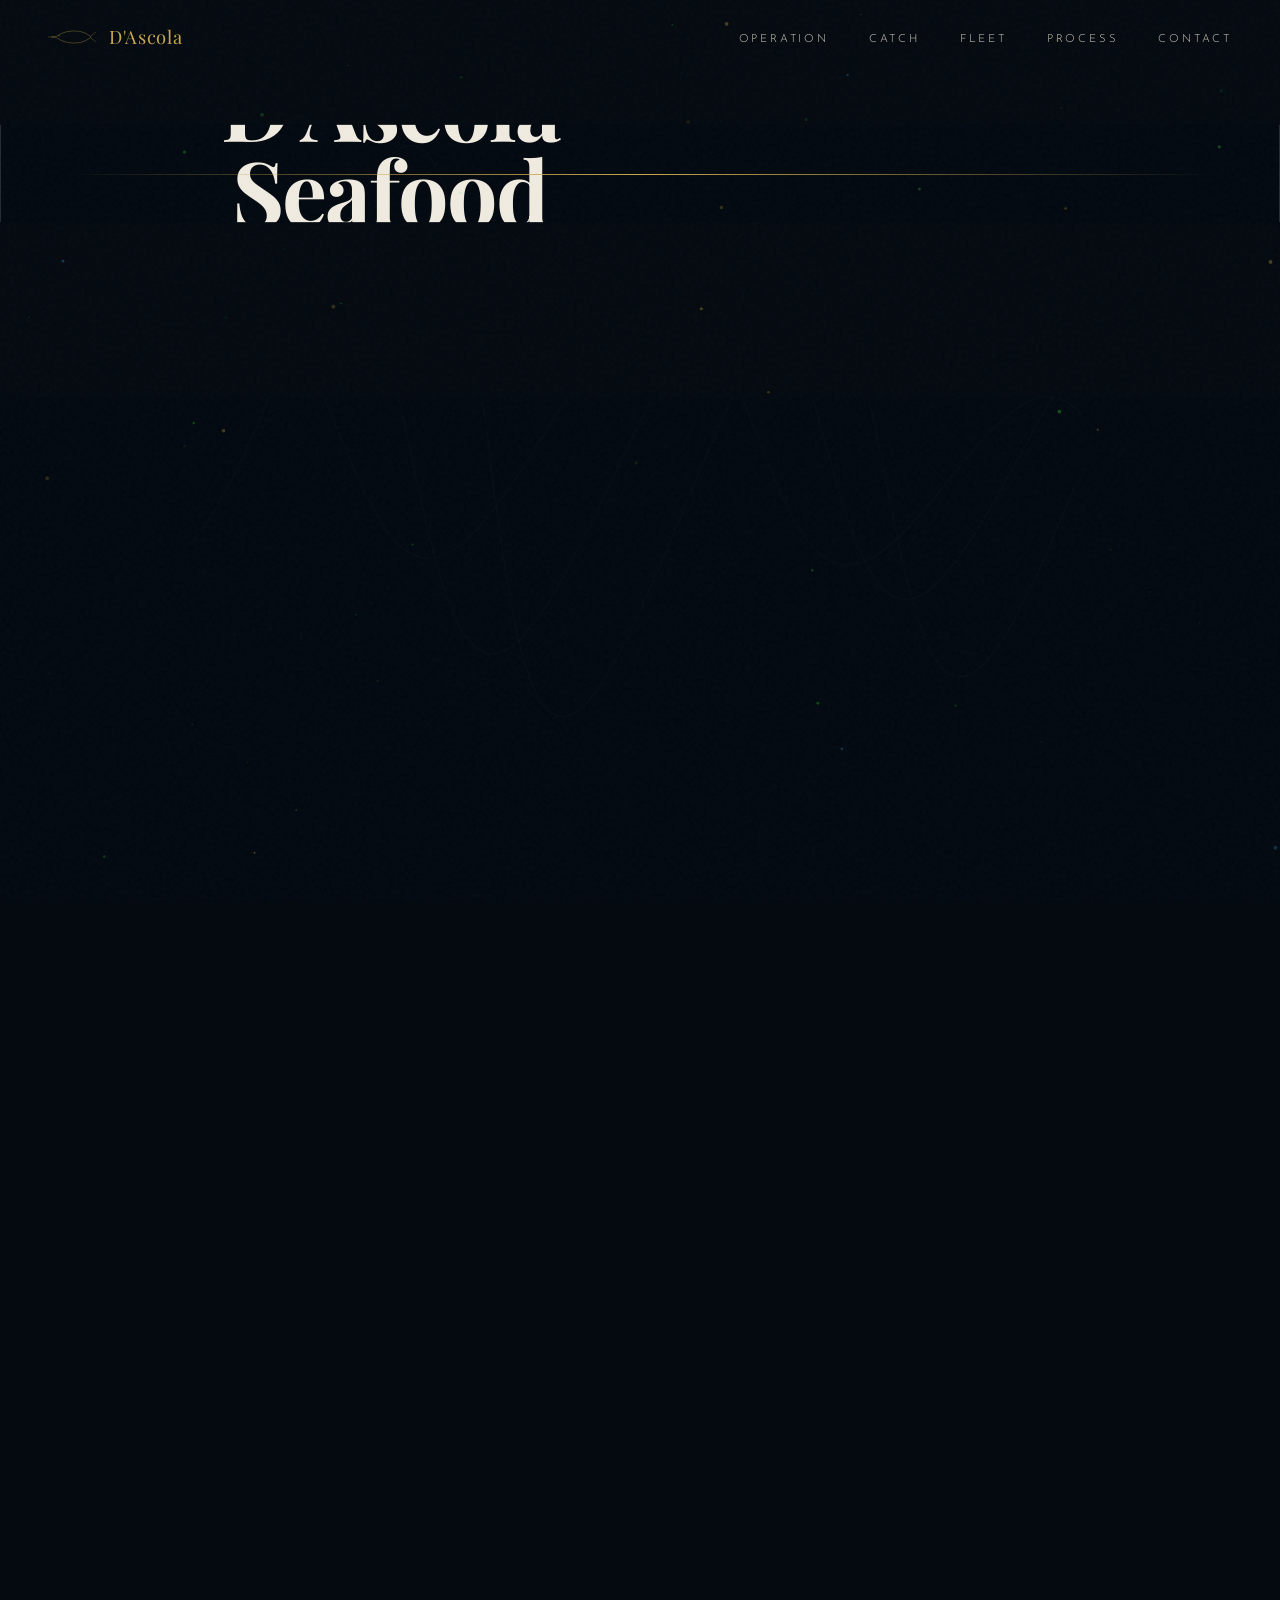
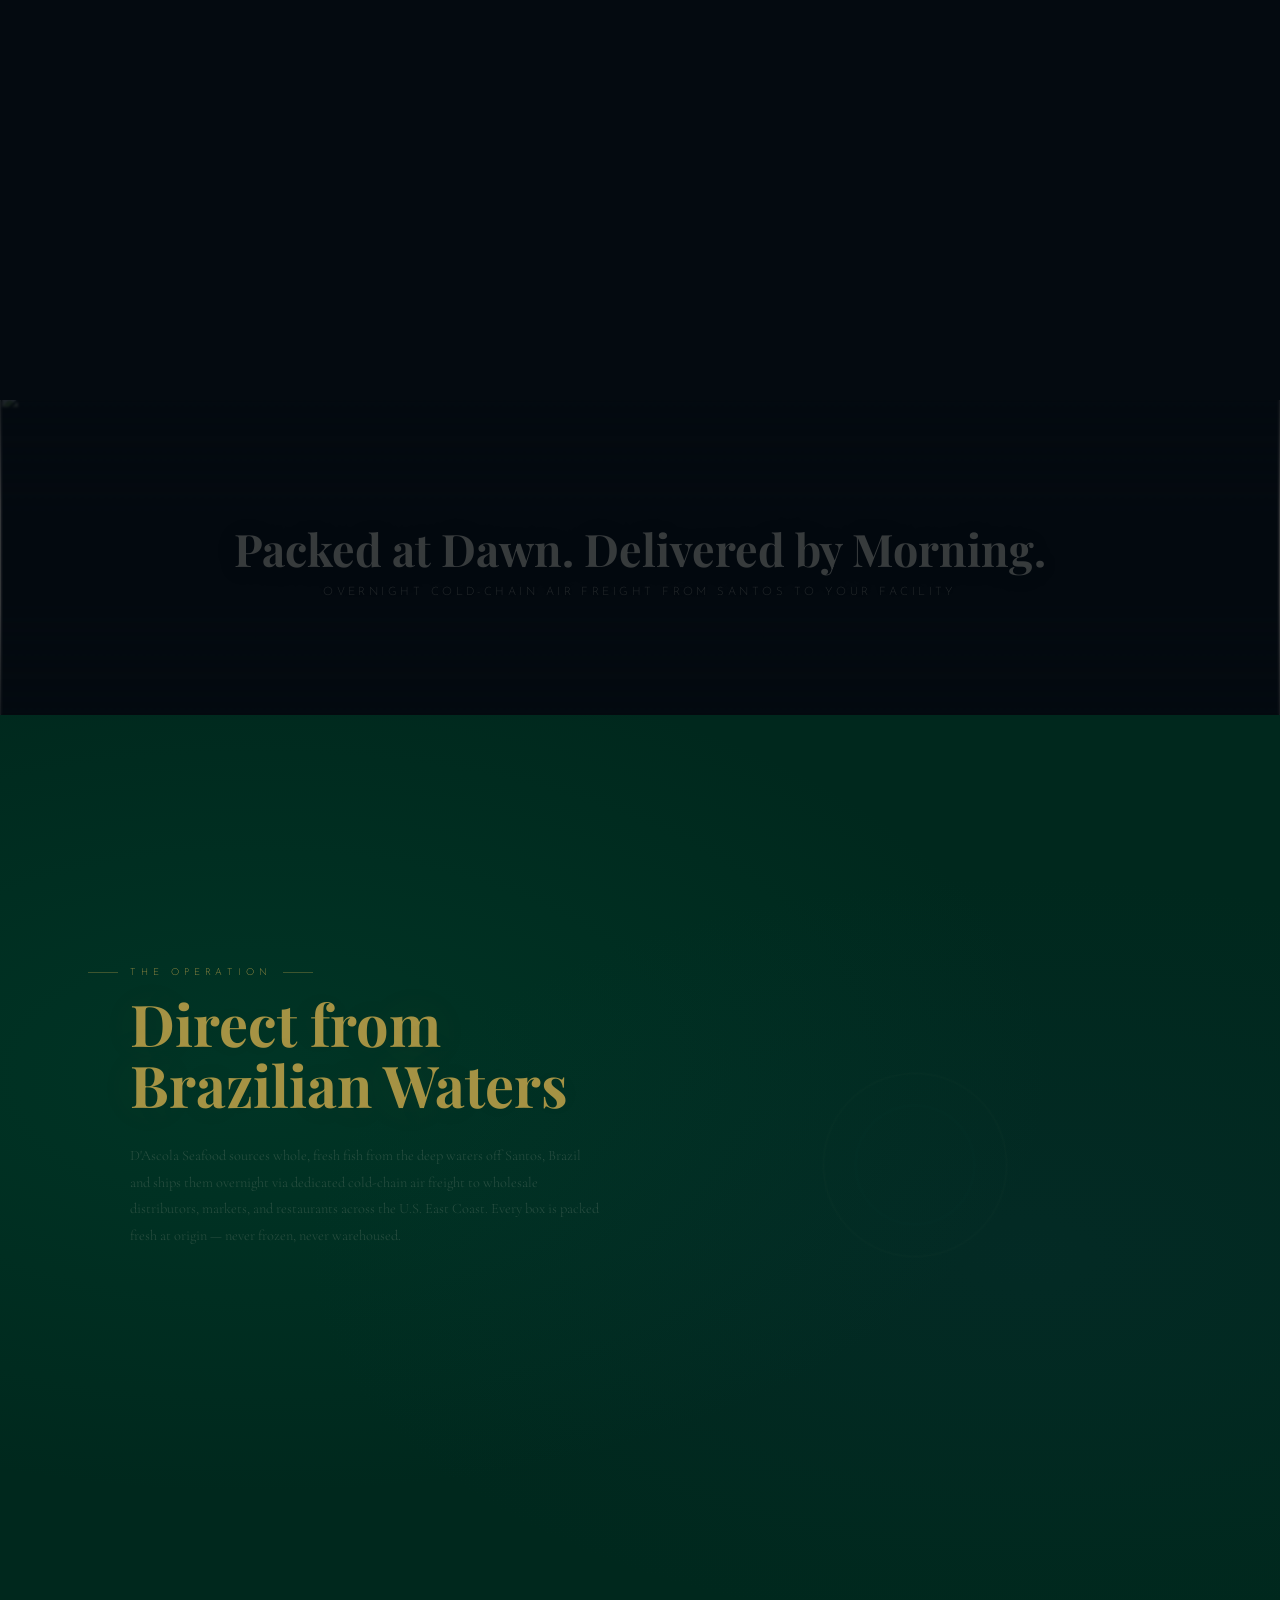
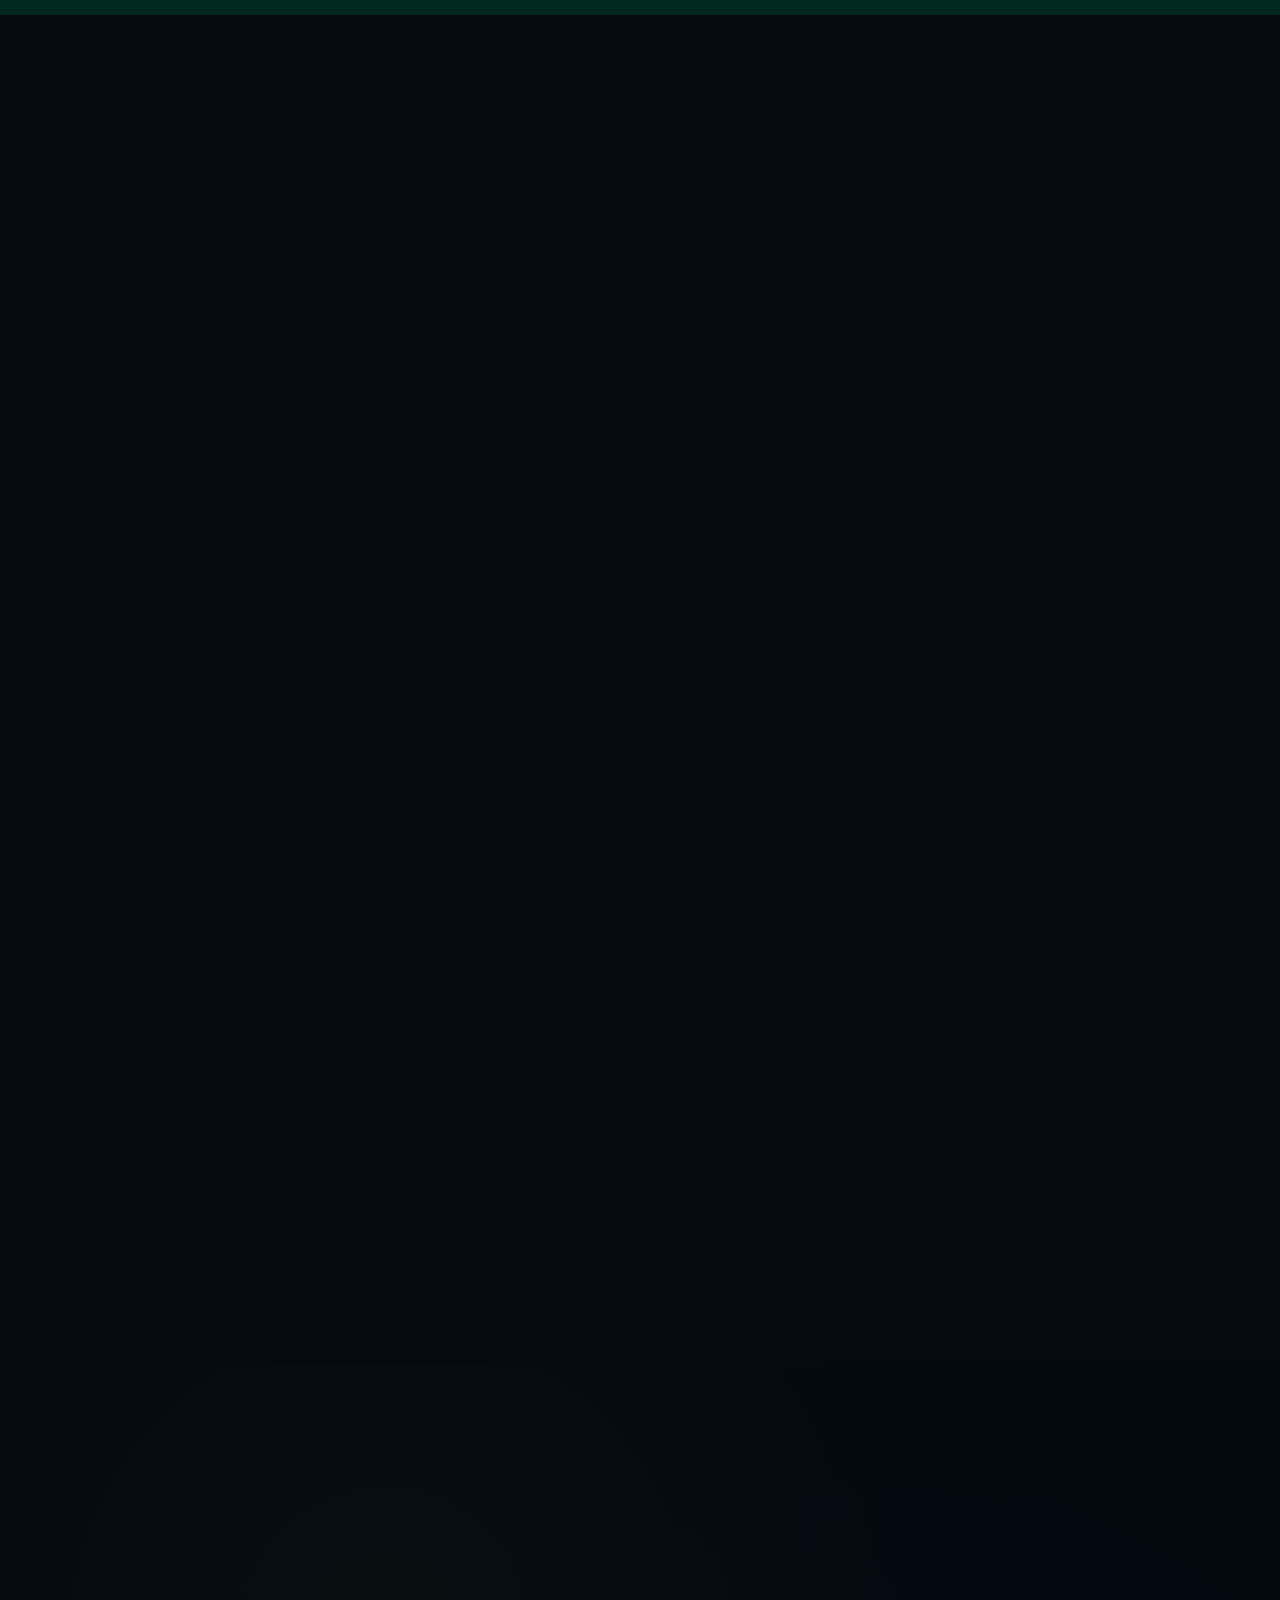
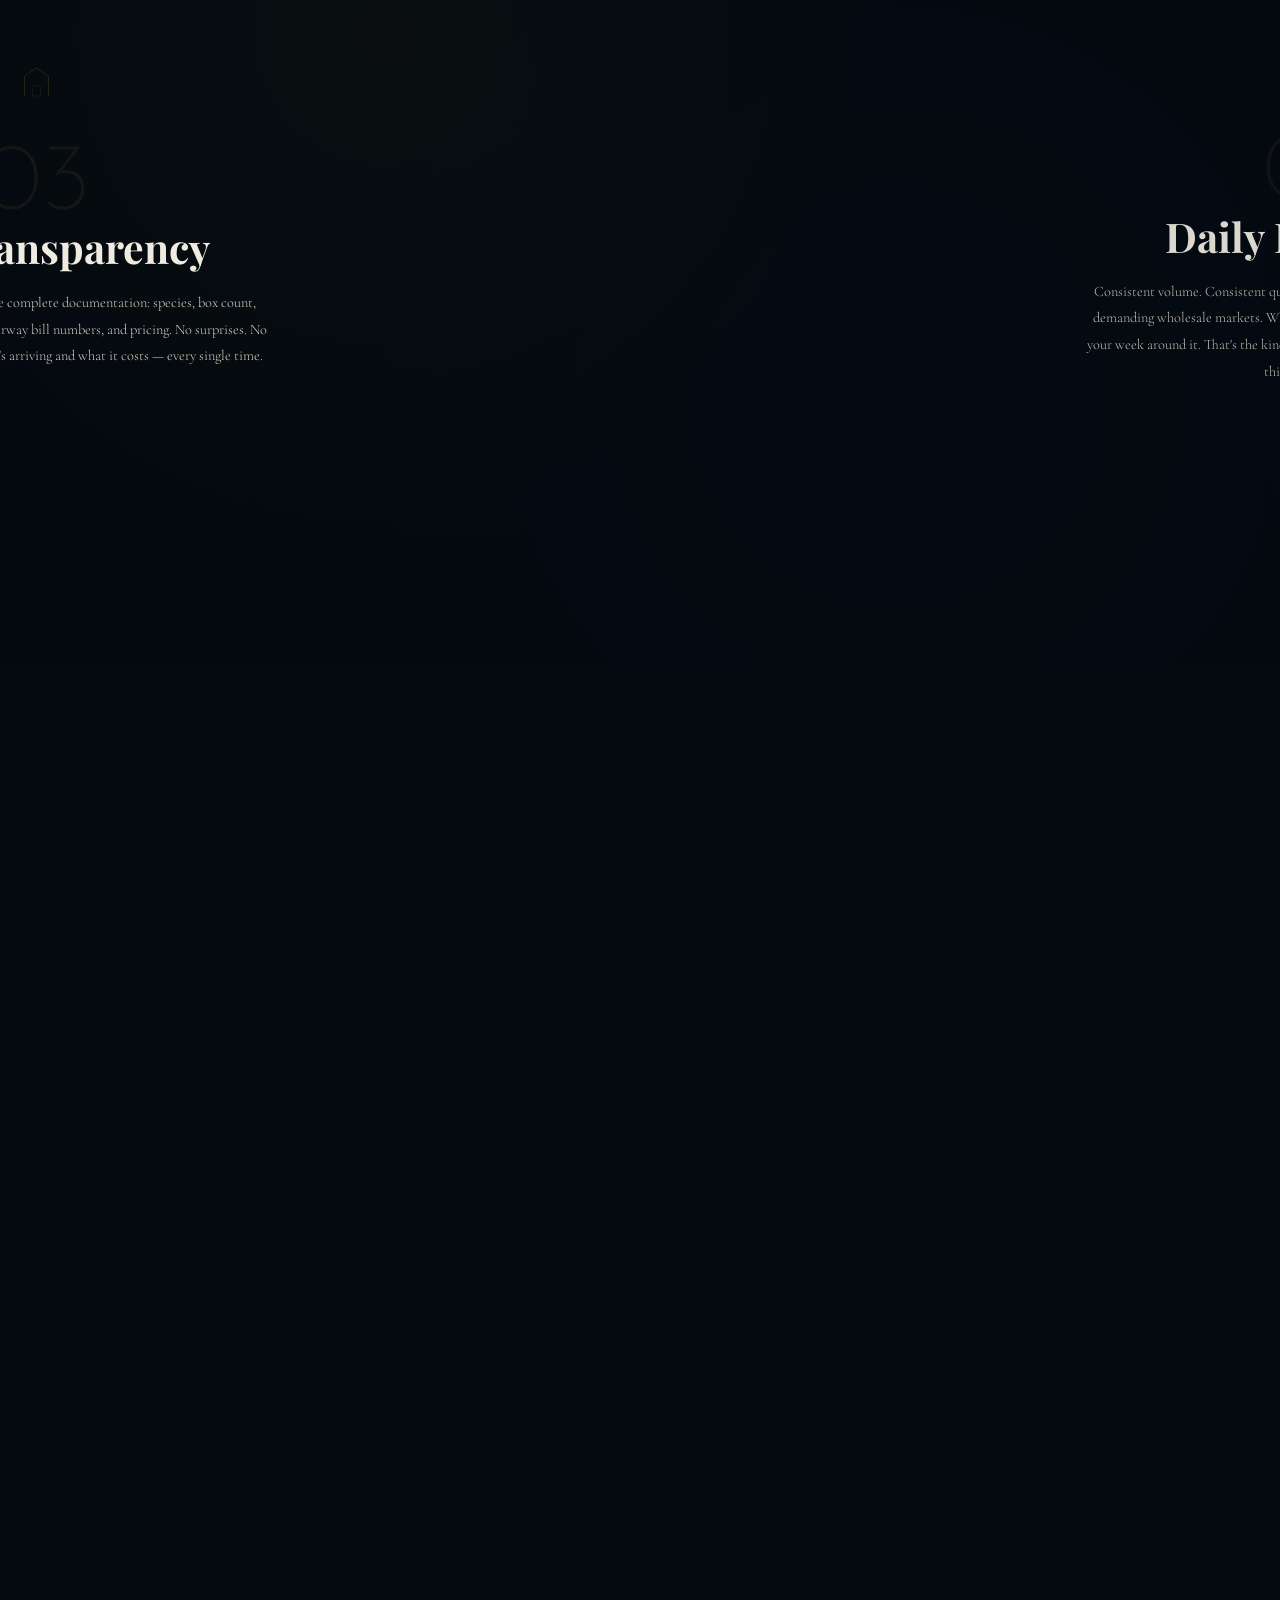
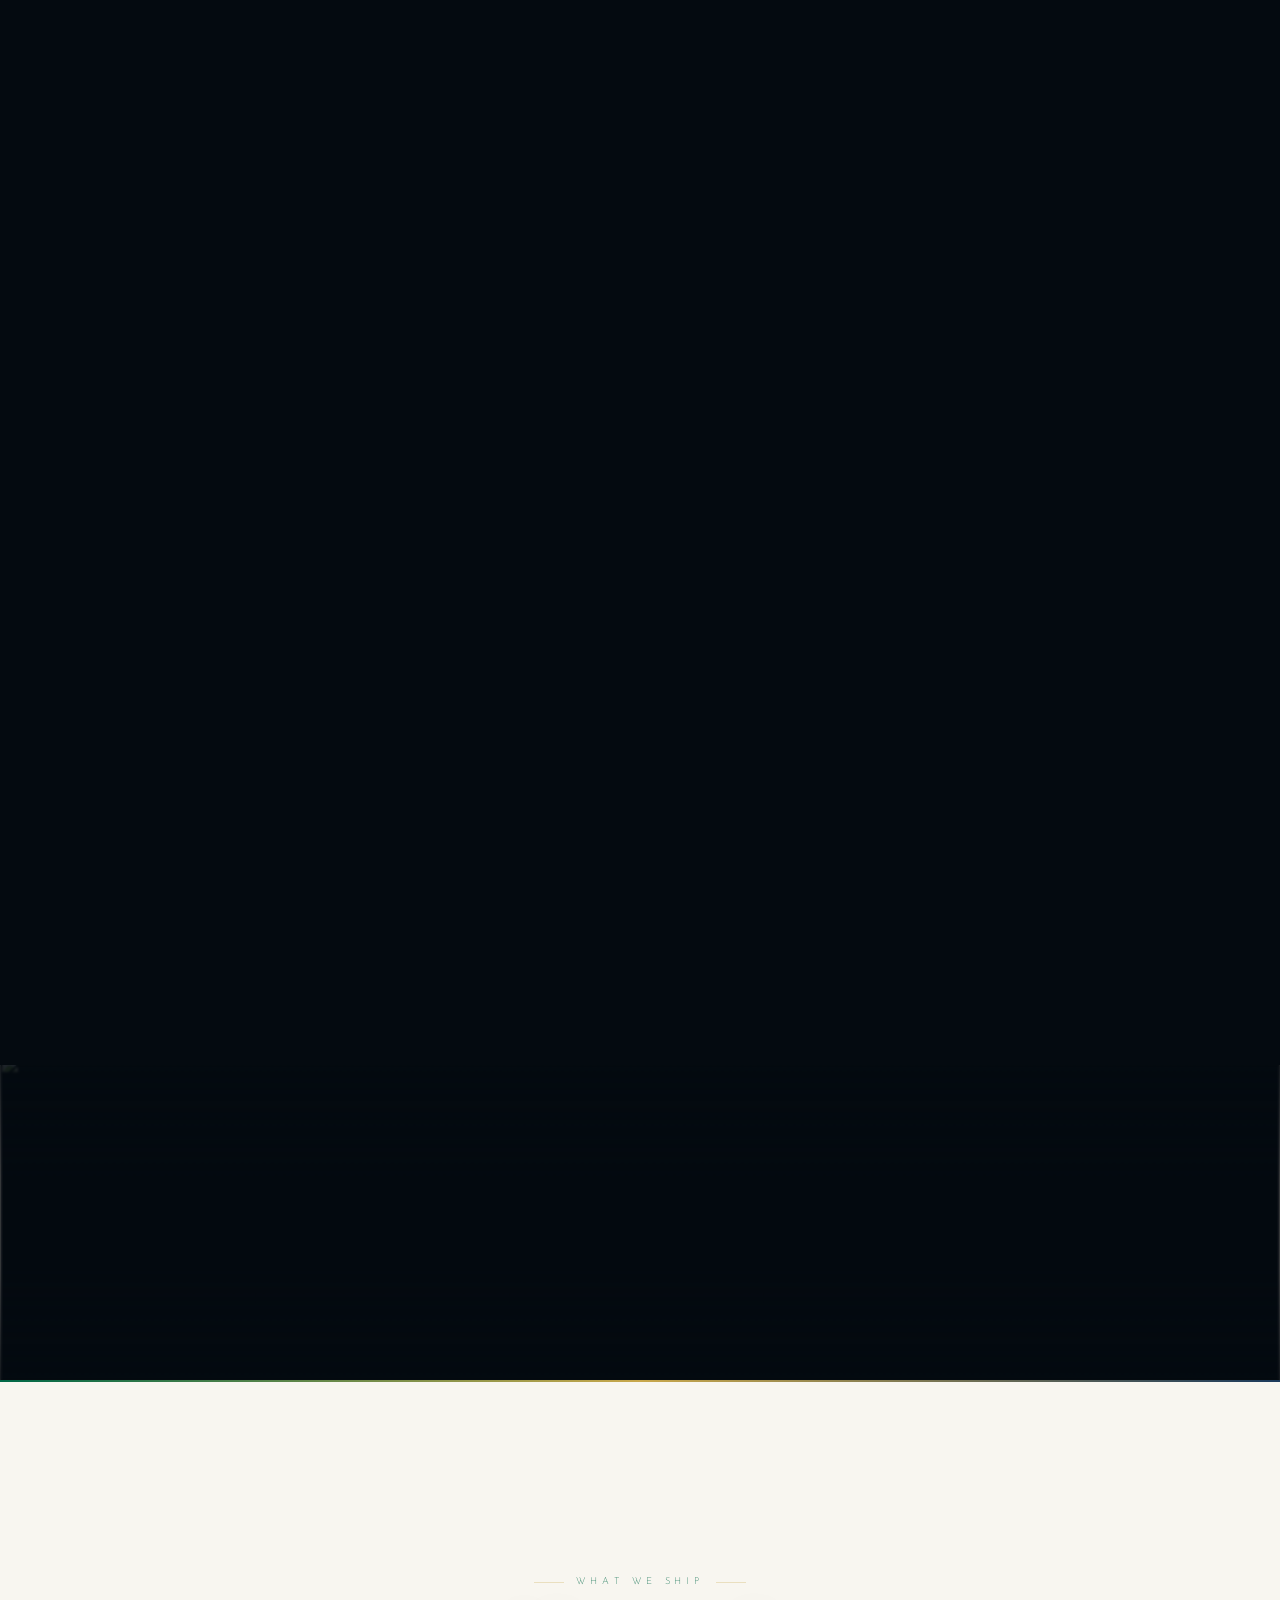
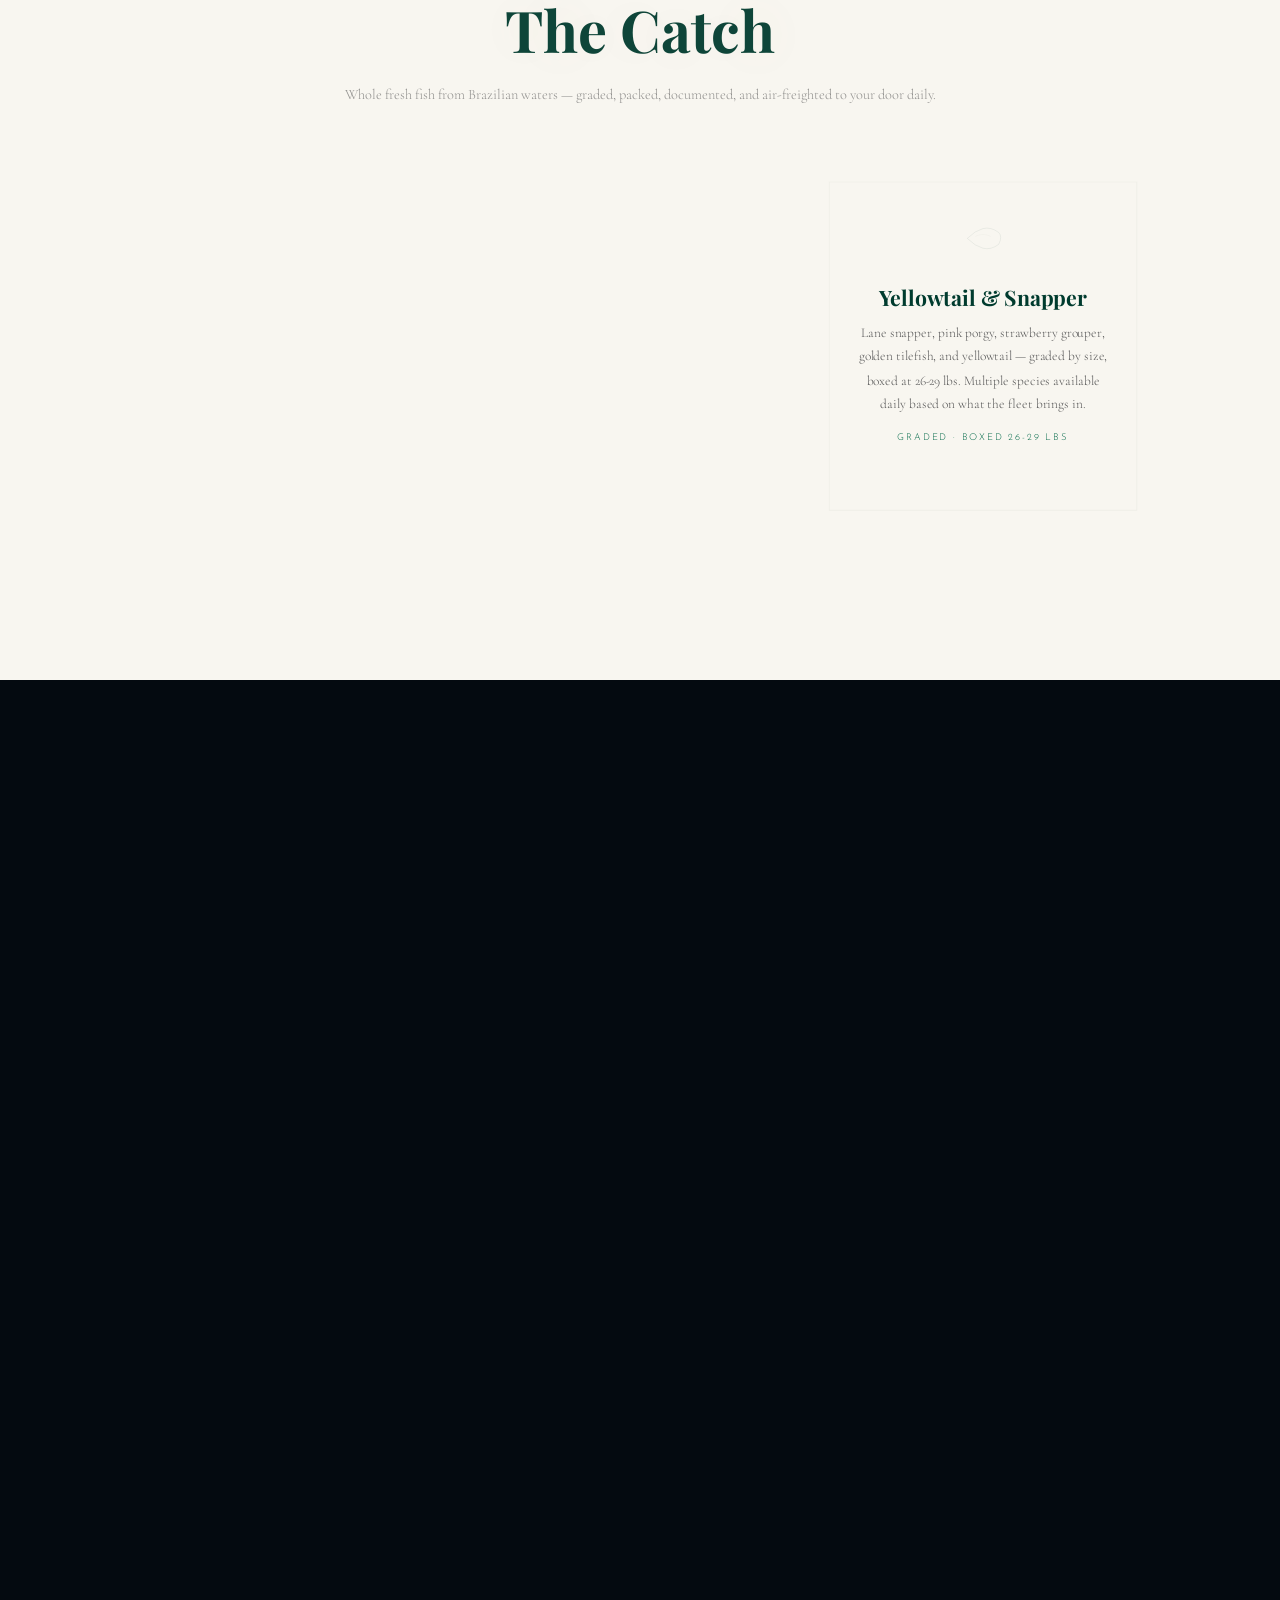
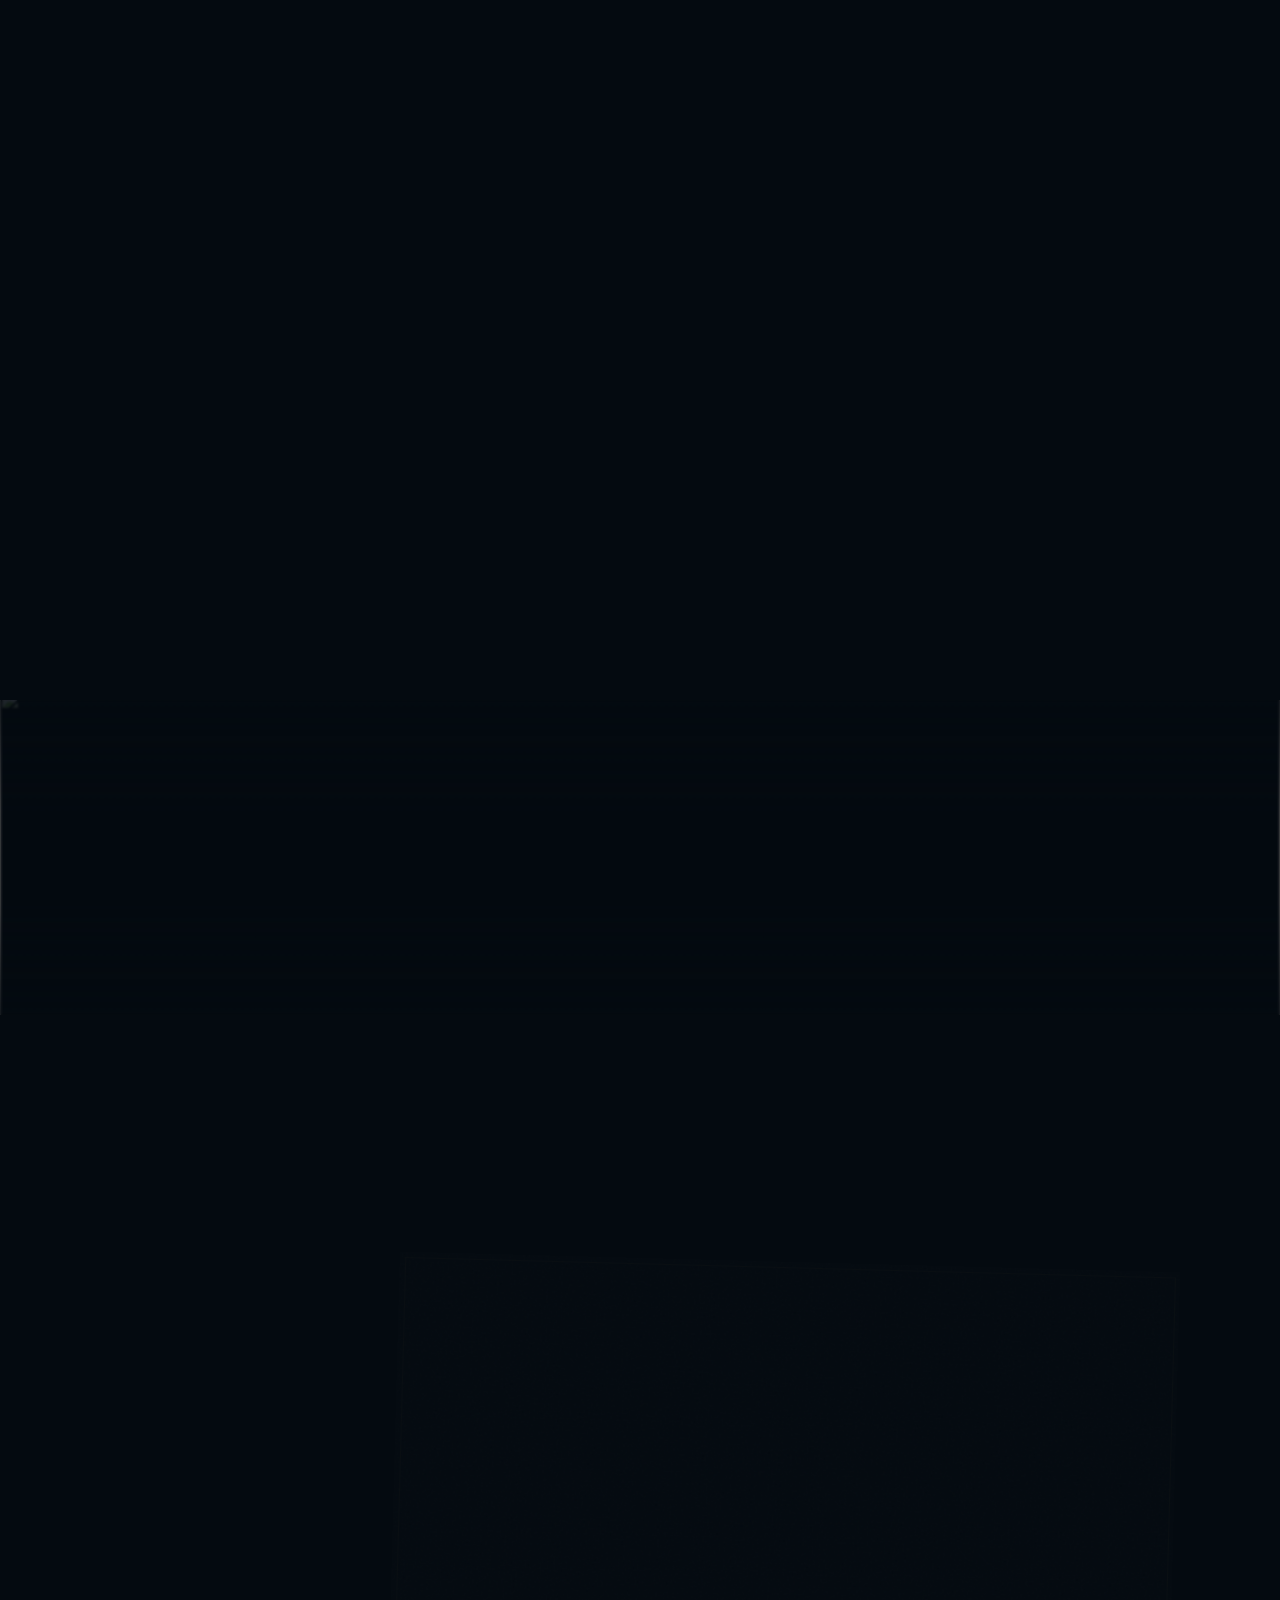
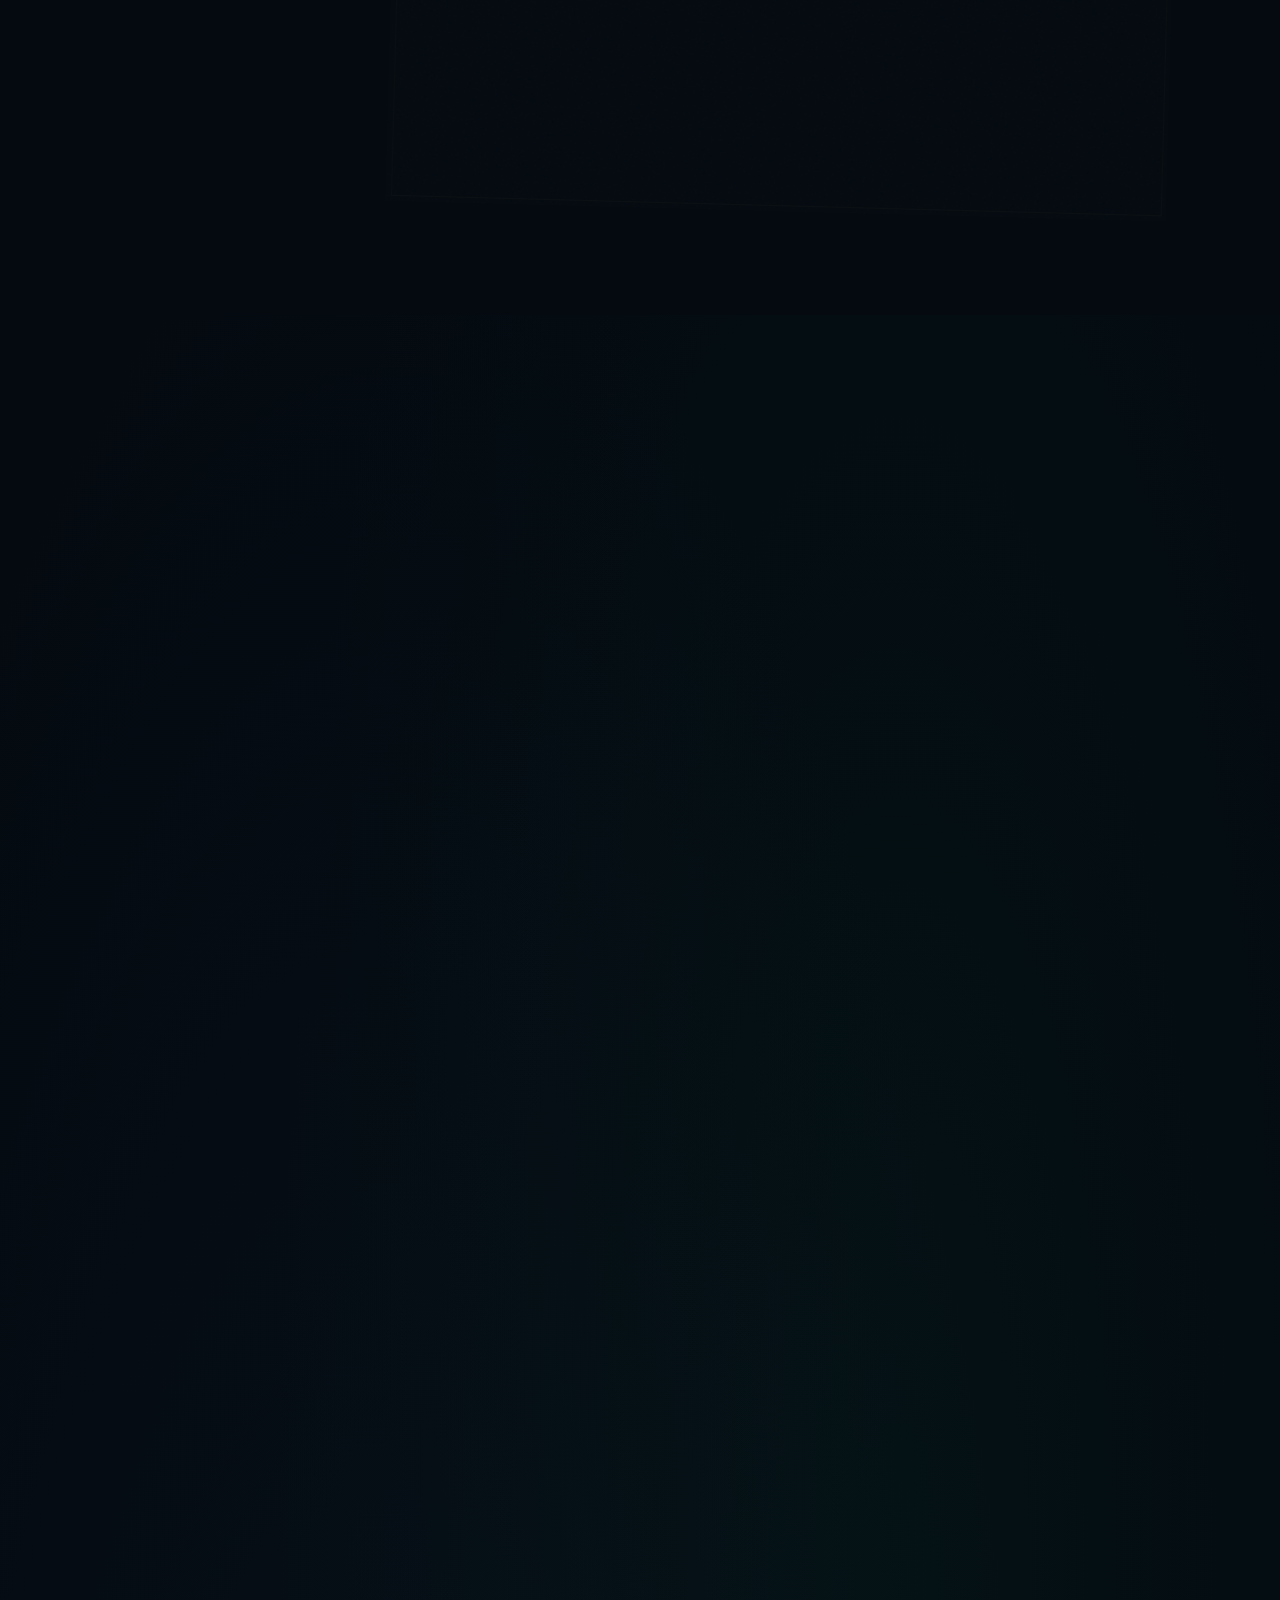
==== commit a051ac20: "Polish cinematic zoom: elliptical curvature, backface-visibility, GPU hints - Add elliptical Earth-c" ====
--- a/index.html
+++ b/index.html
@@ -1113,6 +1113,7 @@
   border-radius: 0 !important;
   transform-origin: 78% 72%;
   will-change: transform, opacity;
+  backface-visibility: hidden;
 }
 .fleet-section .fleet-map canvas {
   position: absolute;
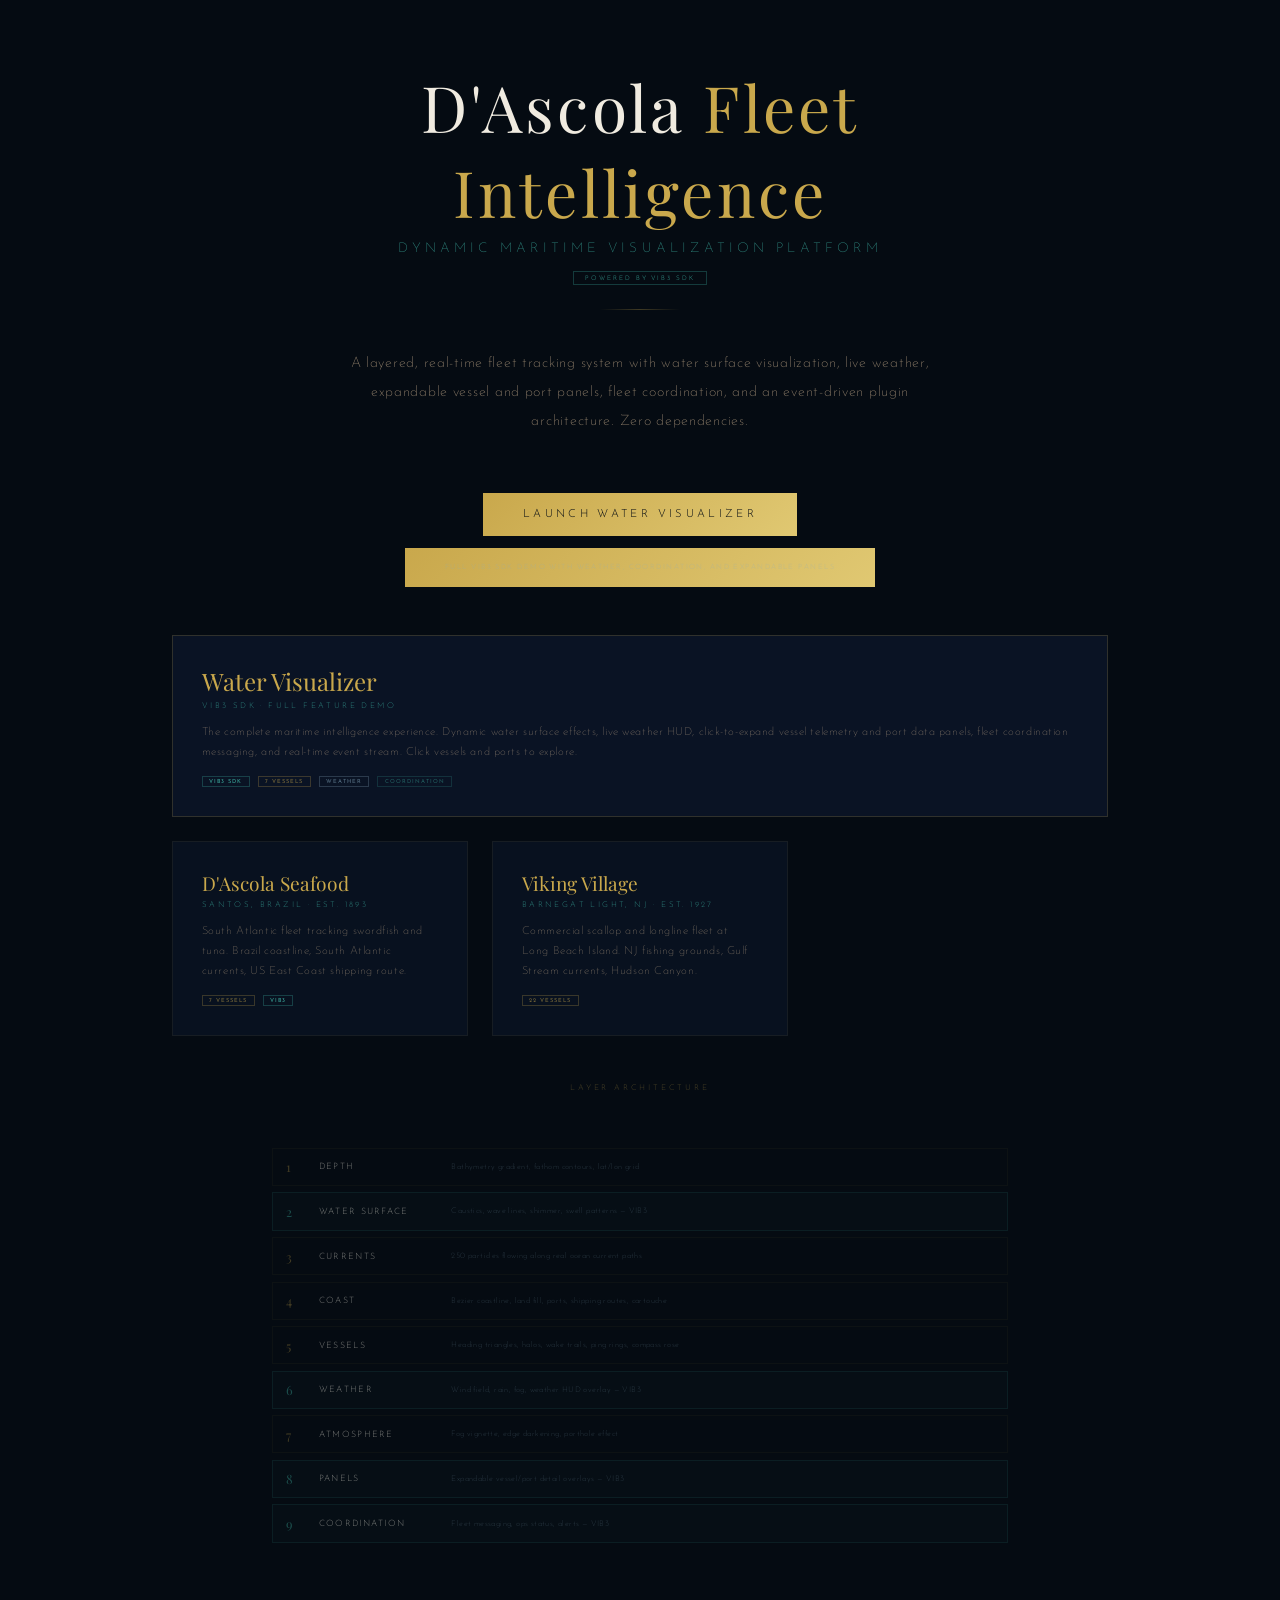
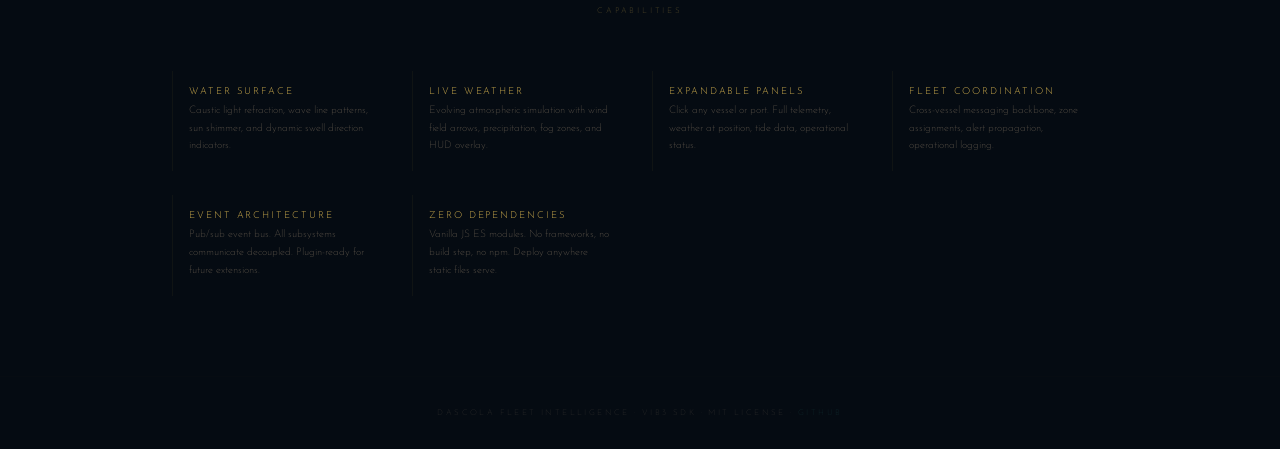
==== commit 61cb8171: "Merge 0a8406aea024e794d543eaae48cbb4febedf01bb into de6dda4727593ab9fa7c8668a6638300769a7da4" ====
--- a/index.html
+++ b/index.html
@@ -1,1958 +1,484 @@
 <!DOCTYPE html>
 <html lang="en">
 <head>
-<meta charset="UTF-8">
-<meta name="viewport" content="width=device-width, initial-scale=1.0">
-<title>D'Ascola Seafood | Est. 1893 Santos, Brazil</title>
-<style>
-@font-face {
-  font-family: 'Playfair Display';
-  font-weight: 400;
-  font-style: normal;
-  font-display: swap;
-  src: url([data-uri]) format('woff2');
-}
-@font-face {
-  font-family: 'Playfair Display';
-  font-weight: 700;
-  font-style: normal;
-  font-display: swap;
-  src: url([data-uri]) format('woff2');
-}
-@font-face {
-  font-family: 'Playfair Display';
-  font-weight: 400;
-  font-style: italic;
-  font-display: swap;
-  src: url([data-uri]) format('woff2');
-}
-@font-face {
-  font-family: 'Cormorant Garamond';
-  font-weight: 300;
-  font-style: normal;
-  font-display: swap;
-  src: url([data-uri]) format('woff2');
-}
-@font-face {
-  font-family: 'Cormorant Garamond';
-  font-weight: 400;
-  font-style: normal;
-  font-display: swap;
-  src: url([data-uri]) format('woff2');
-}
-@font-face {
-  font-family: 'Cormorant Garamond';
-  font-weight: 600;
-  font-style: normal;
-  font-display: swap;
-  src: url([data-uri]) format('woff2');
-}
-@font-face {
-  font-family: 'Josefin Sans';
-  font-weight: 200;
-  font-style: normal;
-  font-display: swap;
-  src: url([data-uri]) format('woff2');
-}
-@font-face {
-  font-family: 'Josefin Sans';
-  font-weight: 300;
-  font-style: normal;
-  font-display: swap;
-  src: url([data-uri]) format('woff2');
-}
-</style>
-<script>/*!
- * GSAP 3.12.5
- * https://gsap.com
- * 
- * @license Copyright 2024, GreenSock. All rights reserved.
- * Subject to the terms at https://gsap.com/standard-license or for Club GSAP members, the agreement issued with that membership.
- * @author: Jack Doyle, jack@greensock.com
- */
-
-!function(t,e){"object"==typeof exports&&"undefined"!=typeof module?e(exports):"function"==typeof define&&define.amd?define(["exports"],e):e((t=t||self).window=t.window||{})}(this,function(e){"use strict";function _inheritsLoose(t,e){t.prototype=Object.create(e.prototype),(t.prototype.constructor=t).__proto__=e}function _assertThisInitialized(t){if(void 0===t)throw new ReferenceError("this hasn't been initialised - super() hasn't been called");return t}function r(t){return"string"==typeof t}function s(t){return"function"==typeof t}function t(t){return"number"==typeof t}function u(t){return void 0===t}function v(t){return"object"==typeof t}function w(t){return!1!==t}function x(){return"undefined"!=typeof window}function y(t){return s(t)||r(t)}function P(t){return(i=yt(t,ot))&&ze}function Q(t,e){return console.warn("Invalid property",t,"set to",e,"Missing plugin? gsap.registerPlugin()")}function R(t,e){return!e&&console.warn(t)}function S(t,e){return t&&(ot[t]=e)&&i&&(i[t]=e)||ot}function T(){return 0}function ea(t){var e,r,i=t[0];if(v(i)||s(i)||(t=[t]),!(e=(i._gsap||{}).harness)){for(r=gt.length;r--&&!gt[r].targetTest(i););e=gt[r]}for(r=t.length;r--;)t[r]&&(t[r]._gsap||(t[r]._gsap=new Vt(t[r],e)))||t.splice(r,1);return t}function fa(t){return t._gsap||ea(Mt(t))[0]._gsap}function ga(t,e,r){return(r=t[e])&&s(r)?t[e]():u(r)&&t.getAttribute&&t.getAttribute(e)||r}function ha(t,e){return(t=t.split(",")).forEach(e)||t}function ia(t){return Math.round(1e5*t)/1e5||0}function ja(t){return Math.round(1e7*t)/1e7||0}function ka(t,e){var r=e.charAt(0),i=parseFloat(e.substr(2));return t=parseFloat(t),"+"===r?t+i:"-"===r?t-i:"*"===r?t*i:t/i}function la(t,e){for(var r=e.length,i=0;t.indexOf(e[i])<0&&++i<r;);return i<r}function ma(){var t,e,r=dt.length,i=dt.slice(0);for(ct={},t=dt.length=0;t<r;t++)(e=i[t])&&e._lazy&&(e.render(e._lazy[0],e._lazy[1],!0)._lazy=0)}function na(t,e,r,i){dt.length&&!L&&ma(),t.render(e,r,i||L&&e<0&&(t._initted||t._startAt)),dt.length&&!L&&ma()}function oa(t){var e=parseFloat(t);return(e||0===e)&&(t+"").match(at).length<2?e:r(t)?t.trim():t}function pa(t){return t}function qa(t,e){for(var r in e)r in t||(t[r]=e[r]);return t}function ta(t,e){for(var r in e)"__proto__"!==r&&"constructor"!==r&&"prototype"!==r&&(t[r]=v(e[r])?ta(t[r]||(t[r]={}),e[r]):e[r]);return t}function ua(t,e){var r,i={};for(r in t)r in e||(i[r]=t[r]);return i}function va(t){var e=t.parent||I,r=t.keyframes?function _setKeyframeDefaults(i){return function(t,e){for(var r in e)r in t||"duration"===r&&i||"ease"===r||(t[r]=e[r])}}(Z(t.keyframes)):qa;if(w(t.inherit))for(;e;)r(t,e.vars.defaults),e=e.parent||e._dp;return t}function xa(t,e,r,i,n){void 0===r&&(r="_first"),void 0===i&&(i="_last");var a,s=t[i];if(n)for(a=e[n];s&&s[n]>a;)s=s._prev;return s?(e._next=s._next,s._next=e):(e._next=t[r],t[r]=e),e._next?e._next._prev=e:t[i]=e,e._prev=s,e.parent=e._dp=t,e}function ya(t,e,r,i){void 0===r&&(r="_first"),void 0===i&&(i="_last");var n=e._prev,a=e._next;n?n._next=a:t[r]===e&&(t[r]=a),a?a._prev=n:t[i]===e&&(t[i]=n),e._next=e._prev=e.parent=null}function za(t,e){t.parent&&(!e||t.parent.autoRemoveChildren)&&t.parent.remove&&t.parent.remove(t),t._act=0}function Aa(t,e){if(t&&(!e||e._end>t._dur||e._start<0))for(var r=t;r;)r._dirty=1,r=r.parent;return t}function Ca(t,e,r,i){return t._startAt&&(L?t._startAt.revert(ht):t.vars.immediateRender&&!t.vars.autoRevert||t._startAt.render(e,!0,i))}function Ea(t){return t._repeat?Tt(t._tTime,t=t.duration()+t._rDelay)*t:0}function Ga(t,e){return(t-e._start)*e._ts+(0<=e._ts?0:e._dirty?e.totalDuration():e._tDur)}function Ha(t){return t._end=ja(t._start+(t._tDur/Math.abs(t._ts||t._rts||X)||0))}function Ia(t,e){var r=t._dp;return r&&r.smoothChildTiming&&t._ts&&(t._start=ja(r._time-(0<t._ts?e/t._ts:((t._dirty?t.totalDuration():t._tDur)-e)/-t._ts)),Ha(t),r._dirty||Aa(r,t)),t}function Ja(t,e){var r;if((e._time||!e._dur&&e._initted||e._start<t._time&&(e._dur||!e.add))&&(r=Ga(t.rawTime(),e),(!e._dur||Ot(0,e.totalDuration(),r)-e._tTime>X)&&e.render(r,!0)),Aa(t,e)._dp&&t._initted&&t._time>=t._dur&&t._ts){if(t._dur<t.duration())for(r=t;r._dp;)0<=r.rawTime()&&r.totalTime(r._tTime),r=r._dp;t._zTime=-X}}function Ka(e,r,i,n){return r.parent&&za(r),r._start=ja((t(i)?i:i||e!==I?xt(e,i,r):e._time)+r._delay),r._end=ja(r._start+(r.totalDuration()/Math.abs(r.timeScale())||0)),xa(e,r,"_first","_last",e._sort?"_start":0),bt(r)||(e._recent=r),n||Ja(e,r),e._ts<0&&Ia(e,e._tTime),e}function La(t,e){return(ot.ScrollTrigger||Q("scrollTrigger",e))&&ot.ScrollTrigger.create(e,t)}function Ma(t,e,r,i,n){return Qt(t,e,n),t._initted?!r&&t._pt&&!L&&(t._dur&&!1!==t.vars.lazy||!t._dur&&t.vars.lazy)&&f!==Rt.frame?(dt.push(t),t._lazy=[n,i],1):void 0:1}function Ra(t,e,r,i){var n=t._repeat,a=ja(e)||0,s=t._tTime/t._tDur;return s&&!i&&(t._time*=a/t._dur),t._dur=a,t._tDur=n?n<0?1e10:ja(a*(n+1)+t._rDelay*n):a,0<s&&!i&&Ia(t,t._tTime=t._tDur*s),t.parent&&Ha(t),r||Aa(t.parent,t),t}function Sa(t){return t instanceof Xt?Aa(t):Ra(t,t._dur)}function Va(e,r,i){var n,a,s=t(r[1]),o=(s?2:1)+(e<2?0:1),u=r[o];if(s&&(u.duration=r[1]),u.parent=i,e){for(n=u,a=i;a&&!("immediateRender"in n);)n=a.vars.defaults||{},a=w(a.vars.inherit)&&a.parent;u.immediateRender=w(n.immediateRender),e<2?u.runBackwards=1:u.startAt=r[o-1]}return new $t(r[0],u,r[1+o])}function Wa(t,e){return t||0===t?e(t):e}function Ya(t,e){return r(t)&&(e=st.exec(t))?e[1]:""}function _a(t,e){return t&&v(t)&&"length"in t&&(!e&&!t.length||t.length-1 in t&&v(t[0]))&&!t.nodeType&&t!==h}function cb(r){return r=Mt(r)[0]||R("Invalid scope")||{},function(t){var e=r.current||r.nativeElement||r;return Mt(t,e.querySelectorAll?e:e===r?R("Invalid scope")||a.createElement("div"):r)}}function db(t){return t.sort(function(){return.5-Math.random()})}function eb(t){if(s(t))return t;var p=v(t)?t:{each:t},_=jt(p.ease),m=p.from||0,g=parseFloat(p.base)||0,y={},e=0<m&&m<1,T=isNaN(m)||e,b=p.axis,w=m,x=m;return r(m)?w=x={center:.5,edges:.5,end:1}[m]||0:!e&&T&&(w=m[0],x=m[1]),function(t,e,r){var i,n,a,s,o,u,h,l,f,d=(r||p).length,c=y[d];if(!c){if(!(f="auto"===p.grid?0:(p.grid||[1,U])[1])){for(h=-U;h<(h=r[f++].getBoundingClientRect().left)&&f<d;);f<d&&f--}for(c=y[d]=[],i=T?Math.min(f,d)*w-.5:m%f,n=f===U?0:T?d*x/f-.5:m/f|0,l=U,u=h=0;u<d;u++)a=u%f-i,s=n-(u/f|0),c[u]=o=b?Math.abs("y"===b?s:a):K(a*a+s*s),h<o&&(h=o),o<l&&(l=o);"random"===m&&db(c),c.max=h-l,c.min=l,c.v=d=(parseFloat(p.amount)||parseFloat(p.each)*(d<f?d-1:b?"y"===b?d/f:f:Math.max(f,d/f))||0)*("edges"===m?-1:1),c.b=d<0?g-d:g,c.u=Ya(p.amount||p.each)||0,_=_&&d<0?Yt(_):_}return d=(c[t]-c.min)/c.max||0,ja(c.b+(_?_(d):d)*c.v)+c.u}}function fb(i){var n=Math.pow(10,((i+"").split(".")[1]||"").length);return function(e){var r=ja(Math.round(parseFloat(e)/i)*i*n);return(r-r%1)/n+(t(e)?0:Ya(e))}}function gb(h,e){var l,f,r=Z(h);return!r&&v(h)&&(l=r=h.radius||U,h.values?(h=Mt(h.values),(f=!t(h[0]))&&(l*=l)):h=fb(h.increment)),Wa(e,r?s(h)?function(t){return f=h(t),Math.abs(f-t)<=l?f:t}:function(e){for(var r,i,n=parseFloat(f?e.x:e),a=parseFloat(f?e.y:0),s=U,o=0,u=h.length;u--;)(r=f?(r=h[u].x-n)*r+(i=h[u].y-a)*i:Math.abs(h[u]-n))<s&&(s=r,o=u);return o=!l||s<=l?h[o]:e,f||o===e||t(e)?o:o+Ya(e)}:fb(h))}function hb(t,e,r,i){return Wa(Z(t)?!e:!0===r?!!(r=0):!i,function(){return Z(t)?t[~~(Math.random()*t.length)]:(r=r||1e-5)&&(i=r<1?Math.pow(10,(r+"").length-2):1)&&Math.floor(Math.round((t-r/2+Math.random()*(e-t+.99*r))/r)*r*i)/i})}function lb(e,r,t){return Wa(t,function(t){return e[~~r(t)]})}function ob(t){for(var e,r,i,n,a=0,s="";~(e=t.indexOf("random(",a));)i=t.indexOf(")",e),n="["===t.charAt(e+7),r=t.substr(e+7,i-e-7).match(n?at:tt),s+=t.substr(a,e-a)+hb(n?r:+r[0],n?0:+r[1],+r[2]||1e-5),a=i+1;return s+t.substr(a,t.length-a)}function rb(t,e,r){var i,n,a,s=t.labels,o=U;for(i in s)(n=s[i]-e)<0==!!r&&n&&o>(n=Math.abs(n))&&(a=i,o=n);return a}function tb(t){return za(t),t.scrollTrigger&&t.scrollTrigger.kill(!!L),t.progress()<1&&Ct(t,"onInterrupt"),t}function wb(t){if(t)if(t=!t.name&&t.default||t,x()||t.headless){var e=t.name,r=s(t),i=e&&!r&&t.init?function(){this._props=[]}:t,n={init:T,render:he,add:Wt,kill:ce,modifier:fe,rawVars:0},a={targetTest:0,get:0,getSetter:ne,aliases:{},register:0};if(Ft(),t!==i){if(pt[e])return;qa(i,qa(ua(t,n),a)),yt(i.prototype,yt(n,ua(t,a))),pt[i.prop=e]=i,t.targetTest&&(gt.push(i),ft[e]=1),e=("css"===e?"CSS":e.charAt(0).toUpperCase()+e.substr(1))+"Plugin"}S(e,i),t.register&&t.register(ze,i,_e)}else At.push(t)}function zb(t,e,r){return(6*(t+=t<0?1:1<t?-1:0)<1?e+(r-e)*t*6:t<.5?r:3*t<2?e+(r-e)*(2/3-t)*6:e)*St+.5|0}function Ab(e,r,i){var n,a,s,o,u,h,l,f,d,c,p=e?t(e)?[e>>16,e>>8&St,e&St]:0:zt.black;if(!p){if(","===e.substr(-1)&&(e=e.substr(0,e.length-1)),zt[e])p=zt[e];else if("#"===e.charAt(0)){if(e.length<6&&(e="#"+(n=e.charAt(1))+n+(a=e.charAt(2))+a+(s=e.charAt(3))+s+(5===e.length?e.charAt(4)+e.charAt(4):"")),9===e.length)return[(p=parseInt(e.substr(1,6),16))>>16,p>>8&St,p&St,parseInt(e.substr(7),16)/255];p=[(e=parseInt(e.substr(1),16))>>16,e>>8&St,e&St]}else if("hsl"===e.substr(0,3))if(p=c=e.match(tt),r){if(~e.indexOf("="))return p=e.match(et),i&&p.length<4&&(p[3]=1),p}else o=+p[0]%360/360,u=p[1]/100,n=2*(h=p[2]/100)-(a=h<=.5?h*(u+1):h+u-h*u),3<p.length&&(p[3]*=1),p[0]=zb(o+1/3,n,a),p[1]=zb(o,n,a),p[2]=zb(o-1/3,n,a);else p=e.match(tt)||zt.transparent;p=p.map(Number)}return r&&!c&&(n=p[0]/St,a=p[1]/St,s=p[2]/St,h=((l=Math.max(n,a,s))+(f=Math.min(n,a,s)))/2,l===f?o=u=0:(d=l-f,u=.5<h?d/(2-l-f):d/(l+f),o=l===n?(a-s)/d+(a<s?6:0):l===a?(s-n)/d+2:(n-a)/d+4,o*=60),p[0]=~~(o+.5),p[1]=~~(100*u+.5),p[2]=~~(100*h+.5)),i&&p.length<4&&(p[3]=1),p}function Bb(t){var r=[],i=[],n=-1;return t.split(Et).forEach(function(t){var e=t.match(rt)||[];r.push.apply(r,e),i.push(n+=e.length+1)}),r.c=i,r}function Cb(t,e,r){var i,n,a,s,o="",u=(t+o).match(Et),h=e?"hsla(":"rgba(",l=0;if(!u)return t;if(u=u.map(function(t){return(t=Ab(t,e,1))&&h+(e?t[0]+","+t[1]+"%,"+t[2]+"%,"+t[3]:t.join(","))+")"}),r&&(a=Bb(t),(i=r.c).join(o)!==a.c.join(o)))for(s=(n=t.replace(Et,"1").split(rt)).length-1;l<s;l++)o+=n[l]+(~i.indexOf(l)?u.shift()||h+"0,0,0,0)":(a.length?a:u.length?u:r).shift());if(!n)for(s=(n=t.split(Et)).length-1;l<s;l++)o+=n[l]+u[l];return o+n[s]}function Fb(t){var e,r=t.join(" ");if(Et.lastIndex=0,Et.test(r))return e=Dt.test(r),t[1]=Cb(t[1],e),t[0]=Cb(t[0],e,Bb(t[1])),!0}function Ob(t){var e=(t+"").split("("),r=Lt[e[0]];return r&&1<e.length&&r.config?r.config.apply(null,~t.indexOf("{")?[function _parseObjectInString(t){for(var e,r,i,n={},a=t.substr(1,t.length-3).split(":"),s=a[0],o=1,u=a.length;o<u;o++)r=a[o],e=o!==u-1?r.lastIndexOf(","):r.length,i=r.substr(0,e),n[s]=isNaN(i)?i.replace(Bt,"").trim():+i,s=r.substr(e+1).trim();return n}(e[1])]:function _valueInParentheses(t){var e=t.indexOf("(")+1,r=t.indexOf(")"),i=t.indexOf("(",e);return t.substring(e,~i&&i<r?t.indexOf(")",r+1):r)}(t).split(",").map(oa)):Lt._CE&&It.test(t)?Lt._CE("",t):r}function Qb(t,e){for(var r,i=t._first;i;)i instanceof Xt?Qb(i,e):!i.vars.yoyoEase||i._yoyo&&i._repeat||i._yoyo===e||(i.timeline?Qb(i.timeline,e):(r=i._ease,i._ease=i._yEase,i._yEase=r,i._yoyo=e)),i=i._next}function Sb(t,e,r,i){void 0===r&&(r=function easeOut(t){return 1-e(1-t)}),void 0===i&&(i=function easeInOut(t){return t<.5?e(2*t)/2:1-e(2*(1-t))/2});var n,a={easeIn:e,easeOut:r,easeInOut:i};return ha(t,function(t){for(var e in Lt[t]=ot[t]=a,Lt[n=t.toLowerCase()]=r,a)Lt[n+("easeIn"===e?".in":"easeOut"===e?".out":".inOut")]=Lt[t+"."+e]=a[e]}),a}function Tb(e){return function(t){return t<.5?(1-e(1-2*t))/2:.5+e(2*(t-.5))/2}}function Ub(r,t,e){function Jm(t){return 1===t?1:i*Math.pow(2,-10*t)*H((t-a)*n)+1}var i=1<=t?t:1,n=(e||(r?.3:.45))/(t<1?t:1),a=n/N*(Math.asin(1/i)||0),s="out"===r?Jm:"in"===r?function(t){return 1-Jm(1-t)}:Tb(Jm);return n=N/n,s.config=function(t,e){return Ub(r,t,e)},s}function Vb(e,r){function Rm(t){return t?--t*t*((r+1)*t+r)+1:0}void 0===r&&(r=1.70158);var t="out"===e?Rm:"in"===e?function(t){return 1-Rm(1-t)}:Tb(Rm);return t.config=function(t){return Vb(e,t)},t}var F,L,l,I,h,n,a,i,o,f,d,c,p,_,m,g,b,O,k,M,C,A,z,E,D,B,Y,j,q={autoSleep:120,force3D:"auto",nullTargetWarn:1,units:{lineHeight:""}},V={duration:.5,overwrite:!1,delay:0},U=1e8,X=1/U,N=2*Math.PI,G=N/4,W=0,K=Math.sqrt,J=Math.cos,H=Math.sin,$="function"==typeof ArrayBuffer&&ArrayBuffer.isView||function(){},Z=Array.isArray,tt=/(?:-?\.?\d|\.)+/gi,et=/[-+=.]*\d+[.e\-+]*\d*[e\-+]*\d*/g,rt=/[-+=.]*\d+[.e-]*\d*[a-z%]*/g,it=/[-+=.]*\d+\.?\d*(?:e-|e\+)?\d*/gi,nt=/[+-]=-?[.\d]+/,at=/[^,'"\[\]\s]+/gi,st=/^[+\-=e\s\d]*\d+[.\d]*([a-z]*|%)\s*$/i,ot={},ut={suppressEvents:!0,isStart:!0,kill:!1},ht={suppressEvents:!0,kill:!1},lt={suppressEvents:!0},ft={},dt=[],ct={},pt={},_t={},mt=30,gt=[],vt="",yt=function _merge(t,e){for(var r in e)t[r]=e[r];return t},Tt=function _animationCycle(t,e){var r=Math.floor(t/=e);return t&&r===t?r-1:r},bt=function _isFromOrFromStart(t){var e=t.data;return"isFromStart"===e||"isStart"===e},wt={_start:0,endTime:T,totalDuration:T},xt=function _parsePosition(t,e,i){var n,a,s,o=t.labels,u=t._recent||wt,h=t.duration()>=U?u.endTime(!1):t._dur;return r(e)&&(isNaN(e)||e in o)?(a=e.charAt(0),s="%"===e.substr(-1),n=e.indexOf("="),"<"===a||">"===a?(0<=n&&(e=e.replace(/=/,"")),("<"===a?u._start:u.endTime(0<=u._repeat))+(parseFloat(e.substr(1))||0)*(s?(n<0?u:i).totalDuration()/100:1)):n<0?(e in o||(o[e]=h),o[e]):(a=parseFloat(e.charAt(n-1)+e.substr(n+1)),s&&i&&(a=a/100*(Z(i)?i[0]:i).totalDuration()),1<n?_parsePosition(t,e.substr(0,n-1),i)+a:h+a)):null==e?h:+e},Ot=function _clamp(t,e,r){return r<t?t:e<r?e:r},kt=[].slice,Mt=function toArray(t,e,i){return l&&!e&&l.selector?l.selector(t):!r(t)||i||!n&&Ft()?Z(t)?function _flatten(t,e,i){return void 0===i&&(i=[]),t.forEach(function(t){return r(t)&&!e||_a(t,1)?i.push.apply(i,Mt(t)):i.push(t)})||i}(t,i):_a(t)?kt.call(t,0):t?[t]:[]:kt.call((e||a).querySelectorAll(t),0)},Pt=function mapRange(e,t,r,i,n){var a=t-e,s=i-r;return Wa(n,function(t){return r+((t-e)/a*s||0)})},Ct=function _callback(t,e,r){var i,n,a,s=t.vars,o=s[e],u=l,h=t._ctx;if(o)return i=s[e+"Params"],n=s.callbackScope||t,r&&dt.length&&ma(),h&&(l=h),a=i?o.apply(n,i):o.call(n),l=u,a},At=[],St=255,zt={aqua:[0,St,St],lime:[0,St,0],silver:[192,192,192],black:[0,0,0],maroon:[128,0,0],teal:[0,128,128],blue:[0,0,St],navy:[0,0,128],white:[St,St,St],olive:[128,128,0],yellow:[St,St,0],orange:[St,165,0],gray:[128,128,128],purple:[128,0,128],green:[0,128,0],red:[St,0,0],pink:[St,192,203],cyan:[0,St,St],transparent:[St,St,St,0]},Et=function(){var t,e="(?:\\b(?:(?:rgb|rgba|hsl|hsla)\\(.+?\\))|\\B#(?:[0-9a-f]{3,4}){1,2}\\b";for(t in zt)e+="|"+t+"\\b";return new RegExp(e+")","gi")}(),Dt=/hsl[a]?\(/,Rt=(k=Date.now,M=500,C=33,A=k(),z=A,D=E=1e3/240,g={time:0,frame:0,tick:function tick(){yl(!0)},deltaRatio:function deltaRatio(t){return b/(1e3/(t||60))},wake:function wake(){o&&(!n&&x()&&(h=n=window,a=h.document||{},ot.gsap=ze,(h.gsapVersions||(h.gsapVersions=[])).push(ze.version),P(i||h.GreenSockGlobals||!h.gsap&&h||{}),At.forEach(wb)),m="undefined"!=typeof requestAnimationFrame&&requestAnimationFrame,p&&g.sleep(),_=m||function(t){return setTimeout(t,D-1e3*g.time+1|0)},c=1,yl(2))},sleep:function sleep(){(m?cancelAnimationFrame:clearTimeout)(p),c=0,_=T},lagSmoothing:function lagSmoothing(t,e){M=t||1/0,C=Math.min(e||33,M)},fps:function fps(t){E=1e3/(t||240),D=1e3*g.time+E},add:function add(n,t,e){var a=t?function(t,e,r,i){n(t,e,r,i),g.remove(a)}:n;return g.remove(n),B[e?"unshift":"push"](a),Ft(),a},remove:function remove(t,e){~(e=B.indexOf(t))&&B.splice(e,1)&&e<=O&&O--},_listeners:B=[]}),Ft=function _wake(){return!c&&Rt.wake()},Lt={},It=/^[\d.\-M][\d.\-,\s]/,Bt=/["']/g,Yt=function _invertEase(e){return function(t){return 1-e(1-t)}},jt=function _parseEase(t,e){return t&&(s(t)?t:Lt[t]||Ob(t))||e};function yl(t){var e,r,i,n,a=k()-z,s=!0===t;if((M<a||a<0)&&(A+=a-C),(0<(e=(i=(z+=a)-A)-D)||s)&&(n=++g.frame,b=i-1e3*g.time,g.time=i/=1e3,D+=e+(E<=e?4:E-e),r=1),s||(p=_(yl)),r)for(O=0;O<B.length;O++)B[O](i,b,n,t)}function gn(t){return t<j?Y*t*t:t<.7272727272727273?Y*Math.pow(t-1.5/2.75,2)+.75:t<.9090909090909092?Y*(t-=2.25/2.75)*t+.9375:Y*Math.pow(t-2.625/2.75,2)+.984375}ha("Linear,Quad,Cubic,Quart,Quint,Strong",function(t,e){var r=e<5?e+1:e;Sb(t+",Power"+(r-1),e?function(t){return Math.pow(t,r)}:function(t){return t},function(t){return 1-Math.pow(1-t,r)},function(t){return t<.5?Math.pow(2*t,r)/2:1-Math.pow(2*(1-t),r)/2})}),Lt.Linear.easeNone=Lt.none=Lt.Linear.easeIn,Sb("Elastic",Ub("in"),Ub("out"),Ub()),Y=7.5625,j=1/2.75,Sb("Bounce",function(t){return 1-gn(1-t)},gn),Sb("Expo",function(t){return t?Math.pow(2,10*(t-1)):0}),Sb("Circ",function(t){return-(K(1-t*t)-1)}),Sb("Sine",function(t){return 1===t?1:1-J(t*G)}),Sb("Back",Vb("in"),Vb("out"),Vb()),Lt.SteppedEase=Lt.steps=ot.SteppedEase={config:function config(t,e){void 0===t&&(t=1);var r=1/t,i=t+(e?0:1),n=e?1:0;return function(t){return((i*Ot(0,.99999999,t)|0)+n)*r}}},V.ease=Lt["quad.out"],ha("onComplete,onUpdate,onStart,onRepeat,onReverseComplete,onInterrupt",function(t){return vt+=t+","+t+"Params,"});var qt,Vt=function GSCache(t,e){this.id=W++,(t._gsap=this).target=t,this.harness=e,this.get=e?e.get:ga,this.set=e?e.getSetter:ne},Ut=((qt=Animation.prototype).delay=function delay(t){return t||0===t?(this.parent&&this.parent.smoothChildTiming&&this.startTime(this._start+t-this._delay),this._delay=t,this):this._delay},qt.duration=function duration(t){return arguments.length?this.totalDuration(0<this._repeat?t+(t+this._rDelay)*this._repeat:t):this.totalDuration()&&this._dur},qt.totalDuration=function totalDuration(t){return arguments.length?(this._dirty=0,Ra(this,this._repeat<0?t:(t-this._repeat*this._rDelay)/(this._repeat+1))):this._tDur},qt.totalTime=function totalTime(t,e){if(Ft(),!arguments.length)return this._tTime;var r=this._dp;if(r&&r.smoothChildTiming&&this._ts){for(Ia(this,t),!r._dp||r.parent||Ja(r,this);r&&r.parent;)r.parent._time!==r._start+(0<=r._ts?r._tTime/r._ts:(r.totalDuration()-r._tTime)/-r._ts)&&r.totalTime(r._tTime,!0),r=r.parent;!this.parent&&this._dp.autoRemoveChildren&&(0<this._ts&&t<this._tDur||this._ts<0&&0<t||!this._tDur&&!t)&&Ka(this._dp,this,this._start-this._delay)}return(this._tTime!==t||!this._dur&&!e||this._initted&&Math.abs(this._zTime)===X||!t&&!this._initted&&(this.add||this._ptLookup))&&(this._ts||(this._pTime=t),na(this,t,e)),this},qt.time=function time(t,e){return arguments.length?this.totalTime(Math.min(this.totalDuration(),t+Ea(this))%(this._dur+this._rDelay)||(t?this._dur:0),e):this._time},qt.totalProgress=function totalProgress(t,e){return arguments.length?this.totalTime(this.totalDuration()*t,e):this.totalDuration()?Math.min(1,this._tTime/this._tDur):0<this.rawTime()?1:0},qt.progress=function progress(t,e){return arguments.length?this.totalTime(this.duration()*(!this._yoyo||1&this.iteration()?t:1-t)+Ea(this),e):this.duration()?Math.min(1,this._time/this._dur):0<this.rawTime()?1:0},qt.iteration=function iteration(t,e){var r=this.duration()+this._rDelay;return arguments.length?this.totalTime(this._time+(t-1)*r,e):this._repeat?Tt(this._tTime,r)+1:1},qt.timeScale=function timeScale(t,e){if(!arguments.length)return this._rts===-X?0:this._rts;if(this._rts===t)return this;var r=this.parent&&this._ts?Ga(this.parent._time,this):this._tTime;return this._rts=+t||0,this._ts=this._ps||t===-X?0:this._rts,this.totalTime(Ot(-Math.abs(this._delay),this._tDur,r),!1!==e),Ha(this),function _recacheAncestors(t){for(var e=t.parent;e&&e.parent;)e._dirty=1,e.totalDuration(),e=e.parent;return t}(this)},qt.paused=function paused(t){return arguments.length?(this._ps!==t&&((this._ps=t)?(this._pTime=this._tTime||Math.max(-this._delay,this.rawTime()),this._ts=this._act=0):(Ft(),this._ts=this._rts,this.totalTime(this.parent&&!this.parent.smoothChildTiming?this.rawTime():this._tTime||this._pTime,1===this.progress()&&Math.abs(this._zTime)!==X&&(this._tTime-=X)))),this):this._ps},qt.startTime=function startTime(t){if(arguments.length){this._start=t;var e=this.parent||this._dp;return!e||!e._sort&&this.parent||Ka(e,this,t-this._delay),this}return this._start},qt.endTime=function endTime(t){return this._start+(w(t)?this.totalDuration():this.duration())/Math.abs(this._ts||1)},qt.rawTime=function rawTime(t){var e=this.parent||this._dp;return e?t&&(!this._ts||this._repeat&&this._time&&this.totalProgress()<1)?this._tTime%(this._dur+this._rDelay):this._ts?Ga(e.rawTime(t),this):this._tTime:this._tTime},qt.revert=function revert(t){void 0===t&&(t=lt);var e=L;return L=t,(this._initted||this._startAt)&&(this.timeline&&this.timeline.revert(t),this.totalTime(-.01,t.suppressEvents)),"nested"!==this.data&&!1!==t.kill&&this.kill(),L=e,this},qt.globalTime=function globalTime(t){for(var e=this,r=arguments.length?t:e.rawTime();e;)r=e._start+r/(Math.abs(e._ts)||1),e=e._dp;return!this.parent&&this._sat?this._sat.globalTime(t):r},qt.repeat=function repeat(t){return arguments.length?(this._repeat=t===1/0?-2:t,Sa(this)):-2===this._repeat?1/0:this._repeat},qt.repeatDelay=function repeatDelay(t){if(arguments.length){var e=this._time;return this._rDelay=t,Sa(this),e?this.time(e):this}return this._rDelay},qt.yoyo=function yoyo(t){return arguments.length?(this._yoyo=t,this):this._yoyo},qt.seek=function seek(t,e){return this.totalTime(xt(this,t),w(e))},qt.restart=function restart(t,e){return this.play().totalTime(t?-this._delay:0,w(e))},qt.play=function play(t,e){return null!=t&&this.seek(t,e),this.reversed(!1).paused(!1)},qt.reverse=function reverse(t,e){return null!=t&&this.seek(t||this.totalDuration(),e),this.reversed(!0).paused(!1)},qt.pause=function pause(t,e){return null!=t&&this.seek(t,e),this.paused(!0)},qt.resume=function resume(){return this.paused(!1)},qt.reversed=function reversed(t){return arguments.length?(!!t!==this.reversed()&&this.timeScale(-this._rts||(t?-X:0)),this):this._rts<0},qt.invalidate=function invalidate(){return this._initted=this._act=0,this._zTime=-X,this},qt.isActive=function isActive(){var t,e=this.parent||this._dp,r=this._start;return!(e&&!(this._ts&&this._initted&&e.isActive()&&(t=e.rawTime(!0))>=r&&t<this.endTime(!0)-X))},qt.eventCallback=function eventCallback(t,e,r){var i=this.vars;return 1<arguments.length?(e?(i[t]=e,r&&(i[t+"Params"]=r),"onUpdate"===t&&(this._onUpdate=e)):delete i[t],this):i[t]},qt.then=function then(t){var i=this;return new Promise(function(e){function Co(){var t=i.then;i.then=null,s(r)&&(r=r(i))&&(r.then||r===i)&&(i.then=t),e(r),i.then=t}var r=s(t)?t:pa;i._initted&&1===i.totalProgress()&&0<=i._ts||!i._tTime&&i._ts<0?Co():i._prom=Co})},qt.kill=function kill(){tb(this)},Animation);function Animation(t){this.vars=t,this._delay=+t.delay||0,(this._repeat=t.repeat===1/0?-2:t.repeat||0)&&(this._rDelay=t.repeatDelay||0,this._yoyo=!!t.yoyo||!!t.yoyoEase),this._ts=1,Ra(this,+t.duration,1,1),this.data=t.data,l&&(this._ctx=l).data.push(this),c||Rt.wake()}qa(Ut.prototype,{_time:0,_start:0,_end:0,_tTime:0,_tDur:0,_dirty:0,_repeat:0,_yoyo:!1,parent:null,_initted:!1,_rDelay:0,_ts:1,_dp:0,ratio:0,_zTime:-X,_prom:0,_ps:!1,_rts:1});var Xt=function(i){function Timeline(t,e){var r;return void 0===t&&(t={}),(r=i.call(this,t)||this).labels={},r.smoothChildTiming=!!t.smoothChildTiming,r.autoRemoveChildren=!!t.autoRemoveChildren,r._sort=w(t.sortChildren),I&&Ka(t.parent||I,_assertThisInitialized(r),e),t.reversed&&r.reverse(),t.paused&&r.paused(!0),t.scrollTrigger&&La(_assertThisInitialized(r),t.scrollTrigger),r}_inheritsLoose(Timeline,i);var e=Timeline.prototype;return e.to=function to(t,e,r){return Va(0,arguments,this),this},e.from=function from(t,e,r){return Va(1,arguments,this),this},e.fromTo=function fromTo(t,e,r,i){return Va(2,arguments,this),this},e.set=function set(t,e,r){return e.duration=0,e.parent=this,va(e).repeatDelay||(e.repeat=0),e.immediateRender=!!e.immediateRender,new $t(t,e,xt(this,r),1),this},e.call=function call(t,e,r){return Ka(this,$t.delayedCall(0,t,e),r)},e.staggerTo=function staggerTo(t,e,r,i,n,a,s){return r.duration=e,r.stagger=r.stagger||i,r.onComplete=a,r.onCompleteParams=s,r.parent=this,new $t(t,r,xt(this,n)),this},e.staggerFrom=function staggerFrom(t,e,r,i,n,a,s){return r.runBackwards=1,va(r).immediateRender=w(r.immediateRender),this.staggerTo(t,e,r,i,n,a,s)},e.staggerFromTo=function staggerFromTo(t,e,r,i,n,a,s,o){return i.startAt=r,va(i).immediateRender=w(i.immediateRender),this.staggerTo(t,e,i,n,a,s,o)},e.render=function render(t,e,r){var i,n,a,s,o,u,h,l,f,d,c,p,_=this._time,m=this._dirty?this.totalDuration():this._tDur,g=this._dur,v=t<=0?0:ja(t),y=this._zTime<0!=t<0&&(this._initted||!g);if(this!==I&&m<v&&0<=t&&(v=m),v!==this._tTime||r||y){if(_!==this._time&&g&&(v+=this._time-_,t+=this._time-_),i=v,f=this._start,u=!(l=this._ts),y&&(g||(_=this._zTime),!t&&e||(this._zTime=t)),this._repeat){if(c=this._yoyo,o=g+this._rDelay,this._repeat<-1&&t<0)return this.totalTime(100*o+t,e,r);if(i=ja(v%o),v===m?(s=this._repeat,i=g):((s=~~(v/o))&&s===v/o&&(i=g,s--),g<i&&(i=g)),d=Tt(this._tTime,o),!_&&this._tTime&&d!==s&&this._tTime-d*o-this._dur<=0&&(d=s),c&&1&s&&(i=g-i,p=1),s!==d&&!this._lock){var T=c&&1&d,b=T===(c&&1&s);if(s<d&&(T=!T),_=T?0:v%g?g:v,this._lock=1,this.render(_||(p?0:ja(s*o)),e,!g)._lock=0,this._tTime=v,!e&&this.parent&&Ct(this,"onRepeat"),this.vars.repeatRefresh&&!p&&(this.invalidate()._lock=1),_&&_!==this._time||u!=!this._ts||this.vars.onRepeat&&!this.parent&&!this._act)return this;if(g=this._dur,m=this._tDur,b&&(this._lock=2,_=T?g:-1e-4,this.render(_,!0),this.vars.repeatRefresh&&!p&&this.invalidate()),this._lock=0,!this._ts&&!u)return this;Qb(this,p)}}if(this._hasPause&&!this._forcing&&this._lock<2&&(h=function _findNextPauseTween(t,e,r){var i;if(e<r)for(i=t._first;i&&i._start<=r;){if("isPause"===i.data&&i._start>e)return i;i=i._next}else for(i=t._last;i&&i._start>=r;){if("isPause"===i.data&&i._start<e)return i;i=i._prev}}(this,ja(_),ja(i)))&&(v-=i-(i=h._start)),this._tTime=v,this._time=i,this._act=!l,this._initted||(this._onUpdate=this.vars.onUpdate,this._initted=1,this._zTime=t,_=0),!_&&i&&!e&&!s&&(Ct(this,"onStart"),this._tTime!==v))return this;if(_<=i&&0<=t)for(n=this._first;n;){if(a=n._next,(n._act||i>=n._start)&&n._ts&&h!==n){if(n.parent!==this)return this.render(t,e,r);if(n.render(0<n._ts?(i-n._start)*n._ts:(n._dirty?n.totalDuration():n._tDur)+(i-n._start)*n._ts,e,r),i!==this._time||!this._ts&&!u){h=0,a&&(v+=this._zTime=-X);break}}n=a}else{n=this._last;for(var w=t<0?t:i;n;){if(a=n._prev,(n._act||w<=n._end)&&n._ts&&h!==n){if(n.parent!==this)return this.render(t,e,r);if(n.render(0<n._ts?(w-n._start)*n._ts:(n._dirty?n.totalDuration():n._tDur)+(w-n._start)*n._ts,e,r||L&&(n._initted||n._startAt)),i!==this._time||!this._ts&&!u){h=0,a&&(v+=this._zTime=w?-X:X);break}}n=a}}if(h&&!e&&(this.pause(),h.render(_<=i?0:-X)._zTime=_<=i?1:-1,this._ts))return this._start=f,Ha(this),this.render(t,e,r);this._onUpdate&&!e&&Ct(this,"onUpdate",!0),(v===m&&this._tTime>=this.totalDuration()||!v&&_)&&(f!==this._start&&Math.abs(l)===Math.abs(this._ts)||this._lock||(!t&&g||!(v===m&&0<this._ts||!v&&this._ts<0)||za(this,1),e||t<0&&!_||!v&&!_&&m||(Ct(this,v===m&&0<=t?"onComplete":"onReverseComplete",!0),!this._prom||v<m&&0<this.timeScale()||this._prom())))}return this},e.add=function add(e,i){var n=this;if(t(i)||(i=xt(this,i,e)),!(e instanceof Ut)){if(Z(e))return e.forEach(function(t){return n.add(t,i)}),this;if(r(e))return this.addLabel(e,i);if(!s(e))return this;e=$t.delayedCall(0,e)}return this!==e?Ka(this,e,i):this},e.getChildren=function getChildren(t,e,r,i){void 0===t&&(t=!0),void 0===e&&(e=!0),void 0===r&&(r=!0),void 0===i&&(i=-U);for(var n=[],a=this._first;a;)a._start>=i&&(a instanceof $t?e&&n.push(a):(r&&n.push(a),t&&n.push.apply(n,a.getChildren(!0,e,r)))),a=a._next;return n},e.getById=function getById(t){for(var e=this.getChildren(1,1,1),r=e.length;r--;)if(e[r].vars.id===t)return e[r]},e.remove=function remove(t){return r(t)?this.removeLabel(t):s(t)?this.killTweensOf(t):(ya(this,t),t===this._recent&&(this._recent=this._last),Aa(this))},e.totalTime=function totalTime(t,e){return arguments.length?(this._forcing=1,!this._dp&&this._ts&&(this._start=ja(Rt.time-(0<this._ts?t/this._ts:(this.totalDuration()-t)/-this._ts))),i.prototype.totalTime.call(this,t,e),this._forcing=0,this):this._tTime},e.addLabel=function addLabel(t,e){return this.labels[t]=xt(this,e),this},e.removeLabel=function removeLabel(t){return delete this.labels[t],this},e.addPause=function addPause(t,e,r){var i=$t.delayedCall(0,e||T,r);return i.data="isPause",this._hasPause=1,Ka(this,i,xt(this,t))},e.removePause=function removePause(t){var e=this._first;for(t=xt(this,t);e;)e._start===t&&"isPause"===e.data&&za(e),e=e._next},e.killTweensOf=function killTweensOf(t,e,r){for(var i=this.getTweensOf(t,r),n=i.length;n--;)Nt!==i[n]&&i[n].kill(t,e);return this},e.getTweensOf=function getTweensOf(e,r){for(var i,n=[],a=Mt(e),s=this._first,o=t(r);s;)s instanceof $t?la(s._targets,a)&&(o?(!Nt||s._initted&&s._ts)&&s.globalTime(0)<=r&&s.globalTime(s.totalDuration())>r:!r||s.isActive())&&n.push(s):(i=s.getTweensOf(a,r)).length&&n.push.apply(n,i),s=s._next;return n},e.tweenTo=function tweenTo(t,e){e=e||{};var r,i=this,n=xt(i,t),a=e.startAt,s=e.onStart,o=e.onStartParams,u=e.immediateRender,h=$t.to(i,qa({ease:e.ease||"none",lazy:!1,immediateRender:!1,time:n,overwrite:"auto",duration:e.duration||Math.abs((n-(a&&"time"in a?a.time:i._time))/i.timeScale())||X,onStart:function onStart(){if(i.pause(),!r){var t=e.duration||Math.abs((n-(a&&"time"in a?a.time:i._time))/i.timeScale());h._dur!==t&&Ra(h,t,0,1).render(h._time,!0,!0),r=1}s&&s.apply(h,o||[])}},e));return u?h.render(0):h},e.tweenFromTo=function tweenFromTo(t,e,r){return this.tweenTo(e,qa({startAt:{time:xt(this,t)}},r))},e.recent=function recent(){return this._recent},e.nextLabel=function nextLabel(t){return void 0===t&&(t=this._time),rb(this,xt(this,t))},e.previousLabel=function previousLabel(t){return void 0===t&&(t=this._time),rb(this,xt(this,t),1)},e.currentLabel=function currentLabel(t){return arguments.length?this.seek(t,!0):this.previousLabel(this._time+X)},e.shiftChildren=function shiftChildren(t,e,r){void 0===r&&(r=0);for(var i,n=this._first,a=this.labels;n;)n._start>=r&&(n._start+=t,n._end+=t),n=n._next;if(e)for(i in a)a[i]>=r&&(a[i]+=t);return Aa(this)},e.invalidate=function invalidate(t){var e=this._first;for(this._lock=0;e;)e.invalidate(t),e=e._next;return i.prototype.invalidate.call(this,t)},e.clear=function clear(t){void 0===t&&(t=!0);for(var e,r=this._first;r;)e=r._next,this.remove(r),r=e;return this._dp&&(this._time=this._tTime=this._pTime=0),t&&(this.labels={}),Aa(this)},e.totalDuration=function totalDuration(t){var e,r,i,n=0,a=this,s=a._last,o=U;if(arguments.length)return a.timeScale((a._repeat<0?a.duration():a.totalDuration())/(a.reversed()?-t:t));if(a._dirty){for(i=a.parent;s;)e=s._prev,s._dirty&&s.totalDuration(),o<(r=s._start)&&a._sort&&s._ts&&!a._lock?(a._lock=1,Ka(a,s,r-s._delay,1)._lock=0):o=r,r<0&&s._ts&&(n-=r,(!i&&!a._dp||i&&i.smoothChildTiming)&&(a._start+=r/a._ts,a._time-=r,a._tTime-=r),a.shiftChildren(-r,!1,-Infinity),o=0),s._end>n&&s._ts&&(n=s._end),s=e;Ra(a,a===I&&a._time>n?a._time:n,1,1),a._dirty=0}return a._tDur},Timeline.updateRoot=function updateRoot(t){if(I._ts&&(na(I,Ga(t,I)),f=Rt.frame),Rt.frame>=mt){mt+=q.autoSleep||120;var e=I._first;if((!e||!e._ts)&&q.autoSleep&&Rt._listeners.length<2){for(;e&&!e._ts;)e=e._next;e||Rt.sleep()}}},Timeline}(Ut);qa(Xt.prototype,{_lock:0,_hasPause:0,_forcing:0});function ac(t,e,i,n,a,o){var u,h,l,f;if(pt[t]&&!1!==(u=new pt[t]).init(a,u.rawVars?e[t]:function _processVars(t,e,i,n,a){if(s(t)&&(t=Kt(t,a,e,i,n)),!v(t)||t.style&&t.nodeType||Z(t)||$(t))return r(t)?Kt(t,a,e,i,n):t;var o,u={};for(o in t)u[o]=Kt(t[o],a,e,i,n);return u}(e[t],n,a,o,i),i,n,o)&&(i._pt=h=new _e(i._pt,a,t,0,1,u.render,u,0,u.priority),i!==d))for(l=i._ptLookup[i._targets.indexOf(a)],f=u._props.length;f--;)l[u._props[f]]=h;return u}function gc(t,r,e,i){var n,a,s=r.ease||i||"power1.inOut";if(Z(r))a=e[t]||(e[t]=[]),r.forEach(function(t,e){return a.push({t:e/(r.length-1)*100,v:t,e:s})});else for(n in r)a=e[n]||(e[n]=[]),"ease"===n||a.push({t:parseFloat(t),v:r[n],e:s})}var Nt,Gt,Wt=function _addPropTween(t,e,i,n,a,o,u,h,l,f){s(n)&&(n=n(a||0,t,o));var d,c=t[e],p="get"!==i?i:s(c)?l?t[e.indexOf("set")||!s(t["get"+e.substr(3)])?e:"get"+e.substr(3)](l):t[e]():c,_=s(c)?l?re:te:Zt;if(r(n)&&(~n.indexOf("random(")&&(n=ob(n)),"="===n.charAt(1)&&(!(d=ka(p,n)+(Ya(p)||0))&&0!==d||(n=d))),!f||p!==n||Gt)return isNaN(p*n)||""===n?(c||e in t||Q(e,n),function _addComplexStringPropTween(t,e,r,i,n,a,s){var o,u,h,l,f,d,c,p,_=new _e(this._pt,t,e,0,1,ue,null,n),m=0,g=0;for(_.b=r,_.e=i,r+="",(c=~(i+="").indexOf("random("))&&(i=ob(i)),a&&(a(p=[r,i],t,e),r=p[0],i=p[1]),u=r.match(it)||[];o=it.exec(i);)l=o[0],f=i.substring(m,o.index),h?h=(h+1)%5:"rgba("===f.substr(-5)&&(h=1),l!==u[g++]&&(d=parseFloat(u[g-1])||0,_._pt={_next:_._pt,p:f||1===g?f:",",s:d,c:"="===l.charAt(1)?ka(d,l)-d:parseFloat(l)-d,m:h&&h<4?Math.round:0},m=it.lastIndex);return _.c=m<i.length?i.substring(m,i.length):"",_.fp=s,(nt.test(i)||c)&&(_.e=0),this._pt=_}.call(this,t,e,p,n,_,h||q.stringFilter,l)):(d=new _e(this._pt,t,e,+p||0,n-(p||0),"boolean"==typeof c?se:ae,0,_),l&&(d.fp=l),u&&d.modifier(u,this,t),this._pt=d)},Qt=function _initTween(t,e,r){var i,n,a,s,o,u,h,l,f,d,c,p,_,m=t.vars,g=m.ease,v=m.startAt,y=m.immediateRender,T=m.lazy,b=m.onUpdate,x=m.runBackwards,O=m.yoyoEase,k=m.keyframes,M=m.autoRevert,P=t._dur,C=t._startAt,A=t._targets,S=t.parent,z=S&&"nested"===S.data?S.vars.targets:A,E="auto"===t._overwrite&&!F,D=t.timeline;if(!D||k&&g||(g="none"),t._ease=jt(g,V.ease),t._yEase=O?Yt(jt(!0===O?g:O,V.ease)):0,O&&t._yoyo&&!t._repeat&&(O=t._yEase,t._yEase=t._ease,t._ease=O),t._from=!D&&!!m.runBackwards,!D||k&&!m.stagger){if(p=(l=A[0]?fa(A[0]).harness:0)&&m[l.prop],i=ua(m,ft),C&&(C._zTime<0&&C.progress(1),e<0&&x&&y&&!M?C.render(-1,!0):C.revert(x&&P?ht:ut),C._lazy=0),v){if(za(t._startAt=$t.set(A,qa({data:"isStart",overwrite:!1,parent:S,immediateRender:!0,lazy:!C&&w(T),startAt:null,delay:0,onUpdate:b&&function(){return Ct(t,"onUpdate")},stagger:0},v))),t._startAt._dp=0,t._startAt._sat=t,e<0&&(L||!y&&!M)&&t._startAt.revert(ht),y&&P&&e<=0&&r<=0)return void(e&&(t._zTime=e))}else if(x&&P&&!C)if(e&&(y=!1),a=qa({overwrite:!1,data:"isFromStart",lazy:y&&!C&&w(T),immediateRender:y,stagger:0,parent:S},i),p&&(a[l.prop]=p),za(t._startAt=$t.set(A,a)),t._startAt._dp=0,t._startAt._sat=t,e<0&&(L?t._startAt.revert(ht):t._startAt.render(-1,!0)),t._zTime=e,y){if(!e)return}else _initTween(t._startAt,X,X);for(t._pt=t._ptCache=0,T=P&&w(T)||T&&!P,n=0;n<A.length;n++){if(h=(o=A[n])._gsap||ea(A)[n]._gsap,t._ptLookup[n]=d={},ct[h.id]&&dt.length&&ma(),c=z===A?n:z.indexOf(o),l&&!1!==(f=new l).init(o,p||i,t,c,z)&&(t._pt=s=new _e(t._pt,o,f.name,0,1,f.render,f,0,f.priority),f._props.forEach(function(t){d[t]=s}),f.priority&&(u=1)),!l||p)for(a in i)pt[a]&&(f=ac(a,i,t,c,o,z))?f.priority&&(u=1):d[a]=s=Wt.call(t,o,a,"get",i[a],c,z,0,m.stringFilter);t._op&&t._op[n]&&t.kill(o,t._op[n]),E&&t._pt&&(Nt=t,I.killTweensOf(o,d,t.globalTime(e)),_=!t.parent,Nt=0),t._pt&&T&&(ct[h.id]=1)}u&&pe(t),t._onInit&&t._onInit(t)}t._onUpdate=b,t._initted=(!t._op||t._pt)&&!_,k&&e<=0&&D.render(U,!0,!0)},Kt=function _parseFuncOrString(t,e,i,n,a){return s(t)?t.call(e,i,n,a):r(t)&&~t.indexOf("random(")?ob(t):t},Jt=vt+"repeat,repeatDelay,yoyo,repeatRefresh,yoyoEase,autoRevert",Ht={};ha(Jt+",id,stagger,delay,duration,paused,scrollTrigger",function(t){return Ht[t]=1});var $t=function(D){function Tween(e,r,i,n){var a;"number"==typeof r&&(i.duration=r,r=i,i=null);var s,o,u,h,l,f,d,c,p=(a=D.call(this,n?r:va(r))||this).vars,_=p.duration,m=p.delay,g=p.immediateRender,T=p.stagger,b=p.overwrite,x=p.keyframes,O=p.defaults,k=p.scrollTrigger,M=p.yoyoEase,P=r.parent||I,C=(Z(e)||$(e)?t(e[0]):"length"in r)?[e]:Mt(e);if(a._targets=C.length?ea(C):R("GSAP target "+e+" not found. https://gsap.com",!q.nullTargetWarn)||[],a._ptLookup=[],a._overwrite=b,x||T||y(_)||y(m)){if(r=a.vars,(s=a.timeline=new Xt({data:"nested",defaults:O||{},targets:P&&"nested"===P.data?P.vars.targets:C})).kill(),s.parent=s._dp=_assertThisInitialized(a),s._start=0,T||y(_)||y(m)){if(h=C.length,d=T&&eb(T),v(T))for(l in T)~Jt.indexOf(l)&&((c=c||{})[l]=T[l]);for(o=0;o<h;o++)(u=ua(r,Ht)).stagger=0,M&&(u.yoyoEase=M),c&&yt(u,c),f=C[o],u.duration=+Kt(_,_assertThisInitialized(a),o,f,C),u.delay=(+Kt(m,_assertThisInitialized(a),o,f,C)||0)-a._delay,!T&&1===h&&u.delay&&(a._delay=m=u.delay,a._start+=m,u.delay=0),s.to(f,u,d?d(o,f,C):0),s._ease=Lt.none;s.duration()?_=m=0:a.timeline=0}else if(x){va(qa(s.vars.defaults,{ease:"none"})),s._ease=jt(x.ease||r.ease||"none");var A,S,z,E=0;if(Z(x))x.forEach(function(t){return s.to(C,t,">")}),s.duration();else{for(l in u={},x)"ease"===l||"easeEach"===l||gc(l,x[l],u,x.easeEach);for(l in u)for(A=u[l].sort(function(t,e){return t.t-e.t}),o=E=0;o<A.length;o++)(z={ease:(S=A[o]).e,duration:(S.t-(o?A[o-1].t:0))/100*_})[l]=S.v,s.to(C,z,E),E+=z.duration;s.duration()<_&&s.to({},{duration:_-s.duration()})}}_||a.duration(_=s.duration())}else a.timeline=0;return!0!==b||F||(Nt=_assertThisInitialized(a),I.killTweensOf(C),Nt=0),Ka(P,_assertThisInitialized(a),i),r.reversed&&a.reverse(),r.paused&&a.paused(!0),(g||!_&&!x&&a._start===ja(P._time)&&w(g)&&function _hasNoPausedAncestors(t){return!t||t._ts&&_hasNoPausedAncestors(t.parent)}(_assertThisInitialized(a))&&"nested"!==P.data)&&(a._tTime=-X,a.render(Math.max(0,-m)||0)),k&&La(_assertThisInitialized(a),k),a}_inheritsLoose(Tween,D);var e=Tween.prototype;return e.render=function render(t,e,r){var i,n,a,s,o,u,h,l,f,d=this._time,c=this._tDur,p=this._dur,_=t<0,m=c-X<t&&!_?c:t<X?0:t;if(p){if(m!==this._tTime||!t||r||!this._initted&&this._tTime||this._startAt&&this._zTime<0!=_){if(i=m,l=this.timeline,this._repeat){if(s=p+this._rDelay,this._repeat<-1&&_)return this.totalTime(100*s+t,e,r);if(i=ja(m%s),m===c?(a=this._repeat,i=p):((a=~~(m/s))&&a===ja(m/s)&&(i=p,a--),p<i&&(i=p)),(u=this._yoyo&&1&a)&&(f=this._yEase,i=p-i),o=Tt(this._tTime,s),i===d&&!r&&this._initted&&a===o)return this._tTime=m,this;a!==o&&(l&&this._yEase&&Qb(l,u),this.vars.repeatRefresh&&!u&&!this._lock&&this._time!==s&&this._initted&&(this._lock=r=1,this.render(ja(s*a),!0).invalidate()._lock=0))}if(!this._initted){if(Ma(this,_?t:i,r,e,m))return this._tTime=0,this;if(!(d===this._time||r&&this.vars.repeatRefresh&&a!==o))return this;if(p!==this._dur)return this.render(t,e,r)}if(this._tTime=m,this._time=i,!this._act&&this._ts&&(this._act=1,this._lazy=0),this.ratio=h=(f||this._ease)(i/p),this._from&&(this.ratio=h=1-h),i&&!d&&!e&&!a&&(Ct(this,"onStart"),this._tTime!==m))return this;for(n=this._pt;n;)n.r(h,n.d),n=n._next;l&&l.render(t<0?t:l._dur*l._ease(i/this._dur),e,r)||this._startAt&&(this._zTime=t),this._onUpdate&&!e&&(_&&Ca(this,t,0,r),Ct(this,"onUpdate")),this._repeat&&a!==o&&this.vars.onRepeat&&!e&&this.parent&&Ct(this,"onRepeat"),m!==this._tDur&&m||this._tTime!==m||(_&&!this._onUpdate&&Ca(this,t,0,!0),!t&&p||!(m===this._tDur&&0<this._ts||!m&&this._ts<0)||za(this,1),e||_&&!d||!(m||d||u)||(Ct(this,m===c?"onComplete":"onReverseComplete",!0),!this._prom||m<c&&0<this.timeScale()||this._prom()))}}else!function _renderZeroDurationTween(t,e,r,i){var n,a,s,o=t.ratio,u=e<0||!e&&(!t._start&&function _parentPlayheadIsBeforeStart(t){var e=t.parent;return e&&e._ts&&e._initted&&!e._lock&&(e.rawTime()<0||_parentPlayheadIsBeforeStart(e))}(t)&&(t._initted||!bt(t))||(t._ts<0||t._dp._ts<0)&&!bt(t))?0:1,h=t._rDelay,l=0;if(h&&t._repeat&&(l=Ot(0,t._tDur,e),a=Tt(l,h),t._yoyo&&1&a&&(u=1-u),a!==Tt(t._tTime,h)&&(o=1-u,t.vars.repeatRefresh&&t._initted&&t.invalidate())),u!==o||L||i||t._zTime===X||!e&&t._zTime){if(!t._initted&&Ma(t,e,i,r,l))return;for(s=t._zTime,t._zTime=e||(r?X:0),r=r||e&&!s,t.ratio=u,t._from&&(u=1-u),t._time=0,t._tTime=l,n=t._pt;n;)n.r(u,n.d),n=n._next;e<0&&Ca(t,e,0,!0),t._onUpdate&&!r&&Ct(t,"onUpdate"),l&&t._repeat&&!r&&t.parent&&Ct(t,"onRepeat"),(e>=t._tDur||e<0)&&t.ratio===u&&(u&&za(t,1),r||L||(Ct(t,u?"onComplete":"onReverseComplete",!0),t._prom&&t._prom()))}else t._zTime||(t._zTime=e)}(this,t,e,r);return this},e.targets=function targets(){return this._targets},e.invalidate=function invalidate(t){return t&&this.vars.runBackwards||(this._startAt=0),this._pt=this._op=this._onUpdate=this._lazy=this.ratio=0,this._ptLookup=[],this.timeline&&this.timeline.invalidate(t),D.prototype.invalidate.call(this,t)},e.resetTo=function resetTo(t,e,r,i,n){c||Rt.wake(),this._ts||this.play();var a,s=Math.min(this._dur,(this._dp._time-this._start)*this._ts);return this._initted||Qt(this,s),a=this._ease(s/this._dur),function _updatePropTweens(t,e,r,i,n,a,s,o){var u,h,l,f,d=(t._pt&&t._ptCache||(t._ptCache={}))[e];if(!d)for(d=t._ptCache[e]=[],l=t._ptLookup,f=t._targets.length;f--;){if((u=l[f][e])&&u.d&&u.d._pt)for(u=u.d._pt;u&&u.p!==e&&u.fp!==e;)u=u._next;if(!u)return Gt=1,t.vars[e]="+=0",Qt(t,s),Gt=0,o?R(e+" not eligible for reset"):1;d.push(u)}for(f=d.length;f--;)(u=(h=d[f])._pt||h).s=!i&&0!==i||n?u.s+(i||0)+a*u.c:i,u.c=r-u.s,h.e&&(h.e=ia(r)+Ya(h.e)),h.b&&(h.b=u.s+Ya(h.b))}(this,t,e,r,i,a,s,n)?this.resetTo(t,e,r,i,1):(Ia(this,0),this.parent||xa(this._dp,this,"_first","_last",this._dp._sort?"_start":0),this.render(0))},e.kill=function kill(t,e){if(void 0===e&&(e="all"),!(t||e&&"all"!==e))return this._lazy=this._pt=0,this.parent?tb(this):this;if(this.timeline){var i=this.timeline.totalDuration();return this.timeline.killTweensOf(t,e,Nt&&!0!==Nt.vars.overwrite)._first||tb(this),this.parent&&i!==this.timeline.totalDuration()&&Ra(this,this._dur*this.timeline._tDur/i,0,1),this}var n,a,s,o,u,h,l,f=this._targets,d=t?Mt(t):f,c=this._ptLookup,p=this._pt;if((!e||"all"===e)&&function _arraysMatch(t,e){for(var r=t.length,i=r===e.length;i&&r--&&t[r]===e[r];);return r<0}(f,d))return"all"===e&&(this._pt=0),tb(this);for(n=this._op=this._op||[],"all"!==e&&(r(e)&&(u={},ha(e,function(t){return u[t]=1}),e=u),e=function _addAliasesToVars(t,e){var r,i,n,a,s=t[0]?fa(t[0]).harness:0,o=s&&s.aliases;if(!o)return e;for(i in r=yt({},e),o)if(i in r)for(n=(a=o[i].split(",")).length;n--;)r[a[n]]=r[i];return r}(f,e)),l=f.length;l--;)if(~d.indexOf(f[l]))for(u in a=c[l],"all"===e?(n[l]=e,o=a,s={}):(s=n[l]=n[l]||{},o=e),o)(h=a&&a[u])&&("kill"in h.d&&!0!==h.d.kill(u)||ya(this,h,"_pt"),delete a[u]),"all"!==s&&(s[u]=1);return this._initted&&!this._pt&&p&&tb(this),this},Tween.to=function to(t,e,r){return new Tween(t,e,r)},Tween.from=function from(t,e){return Va(1,arguments)},Tween.delayedCall=function delayedCall(t,e,r,i){return new Tween(e,0,{immediateRender:!1,lazy:!1,overwrite:!1,delay:t,onComplete:e,onReverseComplete:e,onCompleteParams:r,onReverseCompleteParams:r,callbackScope:i})},Tween.fromTo=function fromTo(t,e,r){return Va(2,arguments)},Tween.set=function set(t,e){return e.duration=0,e.repeatDelay||(e.repeat=0),new Tween(t,e)},Tween.killTweensOf=function killTweensOf(t,e,r){return I.killTweensOf(t,e,r)},Tween}(Ut);qa($t.prototype,{_targets:[],_lazy:0,_startAt:0,_op:0,_onInit:0}),ha("staggerTo,staggerFrom,staggerFromTo",function(r){$t[r]=function(){var t=new Xt,e=kt.call(arguments,0);return e.splice("staggerFromTo"===r?5:4,0,0),t[r].apply(t,e)}});function oc(t,e,r){return t.setAttribute(e,r)}function wc(t,e,r,i){i.mSet(t,e,i.m.call(i.tween,r,i.mt),i)}var Zt=function _setterPlain(t,e,r){return t[e]=r},te=function _setterFunc(t,e,r){return t[e](r)},re=function _setterFuncWithParam(t,e,r,i){return t[e](i.fp,r)},ne=function _getSetter(t,e){return s(t[e])?te:u(t[e])&&t.setAttribute?oc:Zt},ae=function _renderPlain(t,e){return e.set(e.t,e.p,Math.round(1e6*(e.s+e.c*t))/1e6,e)},se=function _renderBoolean(t,e){return e.set(e.t,e.p,!!(e.s+e.c*t),e)},ue=function _renderComplexString(t,e){var r=e._pt,i="";if(!t&&e.b)i=e.b;else if(1===t&&e.e)i=e.e;else{for(;r;)i=r.p+(r.m?r.m(r.s+r.c*t):Math.round(1e4*(r.s+r.c*t))/1e4)+i,r=r._next;i+=e.c}e.set(e.t,e.p,i,e)},he=function _renderPropTweens(t,e){for(var r=e._pt;r;)r.r(t,r.d),r=r._next},fe=function _addPluginModifier(t,e,r,i){for(var n,a=this._pt;a;)n=a._next,a.p===i&&a.modifier(t,e,r),a=n},ce=function _killPropTweensOf(t){for(var e,r,i=this._pt;i;)r=i._next,i.p===t&&!i.op||i.op===t?ya(this,i,"_pt"):i.dep||(e=1),i=r;return!e},pe=function _sortPropTweensByPriority(t){for(var e,r,i,n,a=t._pt;a;){for(e=a._next,r=i;r&&r.pr>a.pr;)r=r._next;(a._prev=r?r._prev:n)?a._prev._next=a:i=a,(a._next=r)?r._prev=a:n=a,a=e}t._pt=i},_e=(PropTween.prototype.modifier=function modifier(t,e,r){this.mSet=this.mSet||this.set,this.set=wc,this.m=t,this.mt=r,this.tween=e},PropTween);function PropTween(t,e,r,i,n,a,s,o,u){this.t=e,this.s=i,this.c=n,this.p=r,this.r=a||ae,this.d=s||this,this.set=o||Zt,this.pr=u||0,(this._next=t)&&(t._prev=this)}ha(vt+"parent,duration,ease,delay,overwrite,runBackwards,startAt,yoyo,immediateRender,repeat,repeatDelay,data,paused,reversed,lazy,callbackScope,stringFilter,id,yoyoEase,stagger,inherit,repeatRefresh,keyframes,autoRevert,scrollTrigger",function(t){return ft[t]=1}),ot.TweenMax=ot.TweenLite=$t,ot.TimelineLite=ot.TimelineMax=Xt,I=new Xt({sortChildren:!1,defaults:V,autoRemoveChildren:!0,id:"root",smoothChildTiming:!0}),q.stringFilter=Fb;function Ec(t){return(ye[t]||Te).map(function(t){return t()})}function Fc(){var t=Date.now(),o=[];2<t-Oe&&(Ec("matchMediaInit"),ge.forEach(function(t){var e,r,i,n,a=t.queries,s=t.conditions;for(r in a)(e=h.matchMedia(a[r]).matches)&&(i=1),e!==s[r]&&(s[r]=e,n=1);n&&(t.revert(),i&&o.push(t))}),Ec("matchMediaRevert"),o.forEach(function(e){return e.onMatch(e,function(t){return e.add(null,t)})}),Oe=t,Ec("matchMedia"))}var me,ge=[],ye={},Te=[],Oe=0,Me=0,Pe=((me=Context.prototype).add=function add(t,i,n){function Gw(){var t,e=l,r=a.selector;return e&&e!==a&&e.data.push(a),n&&(a.selector=cb(n)),l=a,t=i.apply(a,arguments),s(t)&&a._r.push(t),l=e,a.selector=r,a.isReverted=!1,t}s(t)&&(n=i,i=t,t=s);var a=this;return a.last=Gw,t===s?Gw(a,function(t){return a.add(null,t)}):t?a[t]=Gw:Gw},me.ignore=function ignore(t){var e=l;l=null,t(this),l=e},me.getTweens=function getTweens(){var e=[];return this.data.forEach(function(t){return t instanceof Context?e.push.apply(e,t.getTweens()):t instanceof $t&&!(t.parent&&"nested"===t.parent.data)&&e.push(t)}),e},me.clear=function clear(){this._r.length=this.data.length=0},me.kill=function kill(i,t){var n=this;if(i?function(){for(var t,e=n.getTweens(),r=n.data.length;r--;)"isFlip"===(t=n.data[r]).data&&(t.revert(),t.getChildren(!0,!0,!1).forEach(function(t){return e.splice(e.indexOf(t),1)}));for(e.map(function(t){return{g:t._dur||t._delay||t._sat&&!t._sat.vars.immediateRender?t.globalTime(0):-1/0,t:t}}).sort(function(t,e){return e.g-t.g||-1/0}).forEach(function(t){return t.t.revert(i)}),r=n.data.length;r--;)(t=n.data[r])instanceof Xt?"nested"!==t.data&&(t.scrollTrigger&&t.scrollTrigger.revert(),t.kill()):t instanceof $t||!t.revert||t.revert(i);n._r.forEach(function(t){return t(i,n)}),n.isReverted=!0}():this.data.forEach(function(t){return t.kill&&t.kill()}),this.clear(),t)for(var e=ge.length;e--;)ge[e].id===this.id&&ge.splice(e,1)},me.revert=function revert(t){this.kill(t||{})},Context);function Context(t,e){this.selector=e&&cb(e),this.data=[],this._r=[],this.isReverted=!1,this.id=Me++,t&&this.add(t)}var Ce,Ae=((Ce=MatchMedia.prototype).add=function add(t,e,r){v(t)||(t={matches:t});var i,n,a,s=new Pe(0,r||this.scope),o=s.conditions={};for(n in l&&!s.selector&&(s.selector=l.selector),this.contexts.push(s),e=s.add("onMatch",e),s.queries=t)"all"===n?a=1:(i=h.matchMedia(t[n]))&&(ge.indexOf(s)<0&&ge.push(s),(o[n]=i.matches)&&(a=1),i.addListener?i.addListener(Fc):i.addEventListener("change",Fc));return a&&e(s,function(t){return s.add(null,t)}),this},Ce.revert=function revert(t){this.kill(t||{})},Ce.kill=function kill(e){this.contexts.forEach(function(t){return t.kill(e,!0)})},MatchMedia);function MatchMedia(t){this.contexts=[],this.scope=t,l&&l.data.push(this)}var Se={registerPlugin:function registerPlugin(){for(var t=arguments.length,e=new Array(t),r=0;r<t;r++)e[r]=arguments[r];e.forEach(function(t){return wb(t)})},timeline:function timeline(t){return new Xt(t)},getTweensOf:function getTweensOf(t,e){return I.getTweensOf(t,e)},getProperty:function getProperty(i,t,e,n){r(i)&&(i=Mt(i)[0]);var a=fa(i||{}).get,s=e?pa:oa;return"native"===e&&(e=""),i?t?s((pt[t]&&pt[t].get||a)(i,t,e,n)):function(t,e,r){return s((pt[t]&&pt[t].get||a)(i,t,e,r))}:i},quickSetter:function quickSetter(r,e,i){if(1<(r=Mt(r)).length){var n=r.map(function(t){return ze.quickSetter(t,e,i)}),a=n.length;return function(t){for(var e=a;e--;)n[e](t)}}r=r[0]||{};var s=pt[e],o=fa(r),u=o.harness&&(o.harness.aliases||{})[e]||e,h=s?function(t){var e=new s;d._pt=0,e.init(r,i?t+i:t,d,0,[r]),e.render(1,e),d._pt&&he(1,d)}:o.set(r,u);return s?h:function(t){return h(r,u,i?t+i:t,o,1)}},quickTo:function quickTo(t,i,e){function $x(t,e,r){return n.resetTo(i,t,e,r)}var r,n=ze.to(t,yt(((r={})[i]="+=0.1",r.paused=!0,r),e||{}));return $x.tween=n,$x},isTweening:function isTweening(t){return 0<I.getTweensOf(t,!0).length},defaults:function defaults(t){return t&&t.ease&&(t.ease=jt(t.ease,V.ease)),ta(V,t||{})},config:function config(t){return ta(q,t||{})},registerEffect:function registerEffect(t){var i=t.name,n=t.effect,e=t.plugins,a=t.defaults,r=t.extendTimeline;(e||"").split(",").forEach(function(t){return t&&!pt[t]&&!ot[t]&&R(i+" effect requires "+t+" plugin.")}),_t[i]=function(t,e,r){return n(Mt(t),qa(e||{},a),r)},r&&(Xt.prototype[i]=function(t,e,r){return this.add(_t[i](t,v(e)?e:(r=e)&&{},this),r)})},registerEase:function registerEase(t,e){Lt[t]=jt(e)},parseEase:function parseEase(t,e){return arguments.length?jt(t,e):Lt},getById:function getById(t){return I.getById(t)},exportRoot:function exportRoot(t,e){void 0===t&&(t={});var r,i,n=new Xt(t);for(n.smoothChildTiming=w(t.smoothChildTiming),I.remove(n),n._dp=0,n._time=n._tTime=I._time,r=I._first;r;)i=r._next,!e&&!r._dur&&r instanceof $t&&r.vars.onComplete===r._targets[0]||Ka(n,r,r._start-r._delay),r=i;return Ka(I,n,0),n},context:function context(t,e){return t?new Pe(t,e):l},matchMedia:function matchMedia(t){return new Ae(t)},matchMediaRefresh:function matchMediaRefresh(){return ge.forEach(function(t){var e,r,i=t.conditions;for(r in i)i[r]&&(i[r]=!1,e=1);e&&t.revert()})||Fc()},addEventListener:function addEventListener(t,e){var r=ye[t]||(ye[t]=[]);~r.indexOf(e)||r.push(e)},removeEventListener:function removeEventListener(t,e){var r=ye[t],i=r&&r.indexOf(e);0<=i&&r.splice(i,1)},utils:{wrap:function wrap(e,t,r){var i=t-e;return Z(e)?lb(e,wrap(0,e.length),t):Wa(r,function(t){return(i+(t-e)%i)%i+e})},wrapYoyo:function wrapYoyo(e,t,r){var i=t-e,n=2*i;return Z(e)?lb(e,wrapYoyo(0,e.length-1),t):Wa(r,function(t){return e+(i<(t=(n+(t-e)%n)%n||0)?n-t:t)})},distribute:eb,random:hb,snap:gb,normalize:function normalize(t,e,r){return Pt(t,e,0,1,r)},getUnit:Ya,clamp:function clamp(e,r,t){return Wa(t,function(t){return Ot(e,r,t)})},splitColor:Ab,toArray:Mt,selector:cb,mapRange:Pt,pipe:function pipe(){for(var t=arguments.length,e=new Array(t),r=0;r<t;r++)e[r]=arguments[r];return function(t){return e.reduce(function(t,e){return e(t)},t)}},unitize:function unitize(e,r){return function(t){return e(parseFloat(t))+(r||Ya(t))}},interpolate:function interpolate(e,i,t,n){var a=isNaN(e+i)?0:function(t){return(1-t)*e+t*i};if(!a){var s,o,u,h,l,f=r(e),d={};if(!0===t&&(n=1)&&(t=null),f)e={p:e},i={p:i};else if(Z(e)&&!Z(i)){for(u=[],h=e.length,l=h-2,o=1;o<h;o++)u.push(interpolate(e[o-1],e[o]));h--,a=function func(t){t*=h;var e=Math.min(l,~~t);return u[e](t-e)},t=i}else n||(e=yt(Z(e)?[]:{},e));if(!u){for(s in i)Wt.call(d,e,s,"get",i[s]);a=function func(t){return he(t,d)||(f?e.p:e)}}}return Wa(t,a)},shuffle:db},install:P,effects:_t,ticker:Rt,updateRoot:Xt.updateRoot,plugins:pt,globalTimeline:I,core:{PropTween:_e,globals:S,Tween:$t,Timeline:Xt,Animation:Ut,getCache:fa,_removeLinkedListItem:ya,reverting:function reverting(){return L},context:function context(t){return t&&l&&(l.data.push(t),t._ctx=l),l},suppressOverwrites:function suppressOverwrites(t){return F=t}}};ha("to,from,fromTo,delayedCall,set,killTweensOf",function(t){return Se[t]=$t[t]}),Rt.add(Xt.updateRoot),d=Se.to({},{duration:0});function Jc(t,e){for(var r=t._pt;r&&r.p!==e&&r.op!==e&&r.fp!==e;)r=r._next;return r}function Lc(t,a){return{name:t,rawVars:1,init:function init(t,n,e){e._onInit=function(t){var e,i;if(r(n)&&(e={},ha(n,function(t){return e[t]=1}),n=e),a){for(i in e={},n)e[i]=a(n[i]);n=e}!function _addModifiers(t,e){var r,i,n,a=t._targets;for(r in e)for(i=a.length;i--;)(n=(n=t._ptLookup[i][r])&&n.d)&&(n._pt&&(n=Jc(n,r)),n&&n.modifier&&n.modifier(e[r],t,a[i],r))}(t,n)}}}}var ze=Se.registerPlugin({name:"attr",init:function init(t,e,r,i,n){var a,s,o;for(a in this.tween=r,e)o=t.getAttribute(a)||"",(s=this.add(t,"setAttribute",(o||0)+"",e[a],i,n,0,0,a)).op=a,s.b=o,this._props.push(a)},render:function render(t,e){for(var r=e._pt;r;)L?r.set(r.t,r.p,r.b,r):r.r(t,r.d),r=r._next}},{name:"endArray",init:function init(t,e){for(var r=e.length;r--;)this.add(t,r,t[r]||0,e[r],0,0,0,0,0,1)}},Lc("roundProps",fb),Lc("modifiers"),Lc("snap",gb))||Se;$t.version=Xt.version=ze.version="3.12.5",o=1,x()&&Ft();function vd(t,e){return e.set(e.t,e.p,Math.round(1e4*(e.s+e.c*t))/1e4+e.u,e)}function wd(t,e){return e.set(e.t,e.p,1===t?e.e:Math.round(1e4*(e.s+e.c*t))/1e4+e.u,e)}function xd(t,e){return e.set(e.t,e.p,t?Math.round(1e4*(e.s+e.c*t))/1e4+e.u:e.b,e)}function yd(t,e){var r=e.s+e.c*t;e.set(e.t,e.p,~~(r+(r<0?-.5:.5))+e.u,e)}function zd(t,e){return e.set(e.t,e.p,t?e.e:e.b,e)}function Ad(t,e){return e.set(e.t,e.p,1!==t?e.b:e.e,e)}function Bd(t,e,r){return t.style[e]=r}function Cd(t,e,r){return t.style.setProperty(e,r)}function Dd(t,e,r){return t._gsap[e]=r}function Ed(t,e,r){return t._gsap.scaleX=t._gsap.scaleY=r}function Fd(t,e,r,i,n){var a=t._gsap;a.scaleX=a.scaleY=r,a.renderTransform(n,a)}function Gd(t,e,r,i,n){var a=t._gsap;a[e]=r,a.renderTransform(n,a)}function Jd(t,e){var r=this,i=this.target,n=i.style,a=i._gsap;if(t in ar&&n){if(this.tfm=this.tfm||{},"transform"===t)return dr.transform.split(",").forEach(function(t){return Jd.call(r,t,e)});if(~(t=dr[t]||t).indexOf(",")?t.split(",").forEach(function(t){return r.tfm[t]=yr(i,t)}):this.tfm[t]=a.x?a[t]:yr(i,t),t===pr&&(this.tfm.zOrigin=a.zOrigin),0<=this.props.indexOf(cr))return;a.svg&&(this.svgo=i.getAttribute("data-svg-origin"),this.props.push(pr,e,"")),t=cr}(n||e)&&this.props.push(t,e,n[t])}function Kd(t){t.translate&&(t.removeProperty("translate"),t.removeProperty("scale"),t.removeProperty("rotate"))}function Ld(){var t,e,r=this.props,i=this.target,n=i.style,a=i._gsap;for(t=0;t<r.length;t+=3)r[t+1]?i[r[t]]=r[t+2]:r[t+2]?n[r[t]]=r[t+2]:n.removeProperty("--"===r[t].substr(0,2)?r[t]:r[t].replace(hr,"-$1").toLowerCase());if(this.tfm){for(e in this.tfm)a[e]=this.tfm[e];a.svg&&(a.renderTransform(),i.setAttribute("data-svg-origin",this.svgo||"")),(t=Be())&&t.isStart||n[cr]||(Kd(n),a.zOrigin&&n[pr]&&(n[pr]+=" "+a.zOrigin+"px",a.zOrigin=0,a.renderTransform()),a.uncache=1)}}function Md(t,e){var r={target:t,props:[],revert:Ld,save:Jd};return t._gsap||ze.core.getCache(t),e&&e.split(",").forEach(function(t){return r.save(t)}),r}function Od(t,e){var r=De.createElementNS?De.createElementNS((e||"http://www.w3.org/1999/xhtml").replace(/^https/,"http"),t):De.createElement(t);return r&&r.style?r:De.createElement(t)}function Pd(t,e,r){var i=getComputedStyle(t);return i[e]||i.getPropertyValue(e.replace(hr,"-$1").toLowerCase())||i.getPropertyValue(e)||!r&&Pd(t,mr(e)||e,1)||""}function Sd(){(function _windowExists(){return"undefined"!=typeof window})()&&window.document&&(Ee=window,De=Ee.document,Re=De.documentElement,Le=Od("div")||{style:{}},Od("div"),cr=mr(cr),pr=cr+"Origin",Le.style.cssText="border-width:0;line-height:0;position:absolute;padding:0",Ye=!!mr("perspective"),Be=ze.core.reverting,Fe=1)}function Td(t){var e,r=Od("svg",this.ownerSVGElement&&this.ownerSVGElement.getAttribute("xmlns")||"http://www.w3.org/2000/svg"),i=this.parentNode,n=this.nextSibling,a=this.style.cssText;if(Re.appendChild(r),r.appendChild(this),this.style.display="block",t)try{e=this.getBBox(),this._gsapBBox=this.getBBox,this.getBBox=Td}catch(t){}else this._gsapBBox&&(e=this._gsapBBox());return i&&(n?i.insertBefore(this,n):i.appendChild(this)),Re.removeChild(r),this.style.cssText=a,e}function Ud(t,e){for(var r=e.length;r--;)if(t.hasAttribute(e[r]))return t.getAttribute(e[r])}function Vd(e){var r;try{r=e.getBBox()}catch(t){r=Td.call(e,!0)}return r&&(r.width||r.height)||e.getBBox===Td||(r=Td.call(e,!0)),!r||r.width||r.x||r.y?r:{x:+Ud(e,["x","cx","x1"])||0,y:+Ud(e,["y","cy","y1"])||0,width:0,height:0}}function Wd(t){return!(!t.getCTM||t.parentNode&&!t.ownerSVGElement||!Vd(t))}function Xd(t,e){if(e){var r,i=t.style;e in ar&&e!==pr&&(e=cr),i.removeProperty?("ms"!==(r=e.substr(0,2))&&"webkit"!==e.substr(0,6)||(e="-"+e),i.removeProperty("--"===r?e:e.replace(hr,"-$1").toLowerCase())):i.removeAttribute(e)}}function Yd(t,e,r,i,n,a){var s=new _e(t._pt,e,r,0,1,a?Ad:zd);return(t._pt=s).b=i,s.e=n,t._props.push(r),s}function _d(t,e,r,i){var n,a,s,o,u=parseFloat(r)||0,h=(r+"").trim().substr((u+"").length)||"px",l=Le.style,f=lr.test(e),d="svg"===t.tagName.toLowerCase(),c=(d?"client":"offset")+(f?"Width":"Height"),p="px"===i,_="%"===i;if(i===h||!u||gr[i]||gr[h])return u;if("px"===h||p||(u=_d(t,e,r,"px")),o=t.getCTM&&Wd(t),(_||"%"===h)&&(ar[e]||~e.indexOf("adius")))return n=o?t.getBBox()[f?"width":"height"]:t[c],ia(_?u/n*100:u/100*n);if(l[f?"width":"height"]=100+(p?h:i),a=~e.indexOf("adius")||"em"===i&&t.appendChild&&!d?t:t.parentNode,o&&(a=(t.ownerSVGElement||{}).parentNode),a&&a!==De&&a.appendChild||(a=De.body),(s=a._gsap)&&_&&s.width&&f&&s.time===Rt.time&&!s.uncache)return ia(u/s.width*100);if(!_||"height"!==e&&"width"!==e)!_&&"%"!==h||vr[Pd(a,"display")]||(l.position=Pd(t,"position")),a===t&&(l.position="static"),a.appendChild(Le),n=Le[c],a.removeChild(Le),l.position="absolute";else{var m=t.style[e];t.style[e]=100+i,n=t[c],m?t.style[e]=m:Xd(t,e)}return f&&_&&((s=fa(a)).time=Rt.time,s.width=a[c]),ia(p?n*u/100:n&&u?100/n*u:0)}function be(t,e,r,i){if(!r||"none"===r){var n=mr(e,t,1),a=n&&Pd(t,n,1);a&&a!==r?(e=n,r=a):"borderColor"===e&&(r=Pd(t,"borderTopColor"))}var s,o,u,h,l,f,d,c,p,_,m,g=new _e(this._pt,t.style,e,0,1,ue),v=0,y=0;if(g.b=r,g.e=i,r+="","auto"===(i+="")&&(f=t.style[e],t.style[e]=i,i=Pd(t,e)||i,f?t.style[e]=f:Xd(t,e)),Fb(s=[r,i]),i=s[1],u=(r=s[0]).match(rt)||[],(i.match(rt)||[]).length){for(;o=rt.exec(i);)d=o[0],p=i.substring(v,o.index),l?l=(l+1)%5:"rgba("!==p.substr(-5)&&"hsla("!==p.substr(-5)||(l=1),d!==(f=u[y++]||"")&&(h=parseFloat(f)||0,m=f.substr((h+"").length),"="===d.charAt(1)&&(d=ka(h,d)+m),c=parseFloat(d),_=d.substr((c+"").length),v=rt.lastIndex-_.length,_||(_=_||q.units[e]||m,v===i.length&&(i+=_,g.e+=_)),m!==_&&(h=_d(t,e,f,_)||0),g._pt={_next:g._pt,p:p||1===y?p:",",s:h,c:c-h,m:l&&l<4||"zIndex"===e?Math.round:0});g.c=v<i.length?i.substring(v,i.length):""}else g.r="display"===e&&"none"===i?Ad:zd;return nt.test(i)&&(g.e=0),this._pt=g}function de(t){var e=t.split(" "),r=e[0],i=e[1]||"50%";return"top"!==r&&"bottom"!==r&&"left"!==i&&"right"!==i||(t=r,r=i,i=t),e[0]=Tr[r]||r,e[1]=Tr[i]||i,e.join(" ")}function ee(t,e){if(e.tween&&e.tween._time===e.tween._dur){var r,i,n,a=e.t,s=a.style,o=e.u,u=a._gsap;if("all"===o||!0===o)s.cssText="",i=1;else for(n=(o=o.split(",")).length;-1<--n;)r=o[n],ar[r]&&(i=1,r="transformOrigin"===r?pr:cr),Xd(a,r);i&&(Xd(a,cr),u&&(u.svg&&a.removeAttribute("transform"),Or(a,1),u.uncache=1,Kd(s)))}}function ie(t){return"matrix(1, 0, 0, 1, 0, 0)"===t||"none"===t||!t}function je(t){var e=Pd(t,cr);return ie(e)?wr:e.substr(7).match(et).map(ia)}function ke(t,e){var r,i,n,a,s=t._gsap||fa(t),o=t.style,u=je(t);return s.svg&&t.getAttribute("transform")?"1,0,0,1,0,0"===(u=[(n=t.transform.baseVal.consolidate().matrix).a,n.b,n.c,n.d,n.e,n.f]).join(",")?wr:u:(u!==wr||t.offsetParent||t===Re||s.svg||(n=o.display,o.display="block",(r=t.parentNode)&&t.offsetParent||(a=1,i=t.nextElementSibling,Re.appendChild(t)),u=je(t),n?o.display=n:Xd(t,"display"),a&&(i?r.insertBefore(t,i):r?r.appendChild(t):Re.removeChild(t))),e&&6<u.length?[u[0],u[1],u[4],u[5],u[12],u[13]]:u)}function le(t,e,r,i,n,a){var s,o,u,h=t._gsap,l=n||ke(t,!0),f=h.xOrigin||0,d=h.yOrigin||0,c=h.xOffset||0,p=h.yOffset||0,_=l[0],m=l[1],g=l[2],v=l[3],y=l[4],T=l[5],b=e.split(" "),w=parseFloat(b[0])||0,x=parseFloat(b[1])||0;r?l!==wr&&(o=_*v-m*g)&&(u=w*(-m/o)+x*(_/o)-(_*T-m*y)/o,w=w*(v/o)+x*(-g/o)+(g*T-v*y)/o,x=u):(w=(s=Vd(t)).x+(~b[0].indexOf("%")?w/100*s.width:w),x=s.y+(~(b[1]||b[0]).indexOf("%")?x/100*s.height:x)),i||!1!==i&&h.smooth?(y=w-f,T=x-d,h.xOffset=c+(y*_+T*g)-y,h.yOffset=p+(y*m+T*v)-T):h.xOffset=h.yOffset=0,h.xOrigin=w,h.yOrigin=x,h.smooth=!!i,h.origin=e,h.originIsAbsolute=!!r,t.style[pr]="0px 0px",a&&(Yd(a,h,"xOrigin",f,w),Yd(a,h,"yOrigin",d,x),Yd(a,h,"xOffset",c,h.xOffset),Yd(a,h,"yOffset",p,h.yOffset)),t.setAttribute("data-svg-origin",w+" "+x)}function oe(t,e,r){var i=Ya(e);return ia(parseFloat(e)+parseFloat(_d(t,"x",r+"px",i)))+i}function ve(t,e,i,n,a){var s,o,u=360,h=r(a),l=parseFloat(a)*(h&&~a.indexOf("rad")?sr:1)-n,f=n+l+"deg";return h&&("short"===(s=a.split("_")[1])&&(l%=u)!==l%180&&(l+=l<0?u:-u),"cw"===s&&l<0?l=(l+36e9)%u-~~(l/u)*u:"ccw"===s&&0<l&&(l=(l-36e9)%u-~~(l/u)*u)),t._pt=o=new _e(t._pt,e,i,n,l,wd),o.e=f,o.u="deg",t._props.push(i),o}function we(t,e){for(var r in e)t[r]=e[r];return t}function xe(t,e,r){var i,n,a,s,o,u,h,l=we({},r._gsap),f=r.style;for(n in l.svg?(a=r.getAttribute("transform"),r.setAttribute("transform",""),f[cr]=e,i=Or(r,1),Xd(r,cr),r.setAttribute("transform",a)):(a=getComputedStyle(r)[cr],f[cr]=e,i=Or(r,1),f[cr]=a),ar)(a=l[n])!==(s=i[n])&&"perspective,force3D,transformOrigin,svgOrigin".indexOf(n)<0&&(o=Ya(a)!==(h=Ya(s))?_d(r,n,a,h):parseFloat(a),u=parseFloat(s),t._pt=new _e(t._pt,i,n,o,u-o,vd),t._pt.u=h||0,t._props.push(n));we(i,l)}var Ee,De,Re,Fe,Le,Ie,Be,Ye,qe=Lt.Power0,Ve=Lt.Power1,Ue=Lt.Power2,Xe=Lt.Power3,Ne=Lt.Power4,Ge=Lt.Linear,We=Lt.Quad,Qe=Lt.Cubic,Ke=Lt.Quart,Je=Lt.Quint,He=Lt.Strong,$e=Lt.Elastic,Ze=Lt.Back,tr=Lt.SteppedEase,er=Lt.Bounce,rr=Lt.Sine,ir=Lt.Expo,nr=Lt.Circ,ar={},sr=180/Math.PI,or=Math.PI/180,ur=Math.atan2,hr=/([A-Z])/g,lr=/(left|right|width|margin|padding|x)/i,fr=/[\s,\(]\S/,dr={autoAlpha:"opacity,visibility",scale:"scaleX,scaleY",alpha:"opacity"},cr="transform",pr=cr+"Origin",_r="O,Moz,ms,Ms,Webkit".split(","),mr=function _checkPropPrefix(t,e,r){var i=(e||Le).style,n=5;if(t in i&&!r)return t;for(t=t.charAt(0).toUpperCase()+t.substr(1);n--&&!(_r[n]+t in i););return n<0?null:(3===n?"ms":0<=n?_r[n]:"")+t},gr={deg:1,rad:1,turn:1},vr={grid:1,flex:1},yr=function _get(t,e,r,i){var n;return Fe||Sd(),e in dr&&"transform"!==e&&~(e=dr[e]).indexOf(",")&&(e=e.split(",")[0]),ar[e]&&"transform"!==e?(n=Or(t,i),n="transformOrigin"!==e?n[e]:n.svg?n.origin:kr(Pd(t,pr))+" "+n.zOrigin+"px"):(n=t.style[e])&&"auto"!==n&&!i&&!~(n+"").indexOf("calc(")||(n=br[e]&&br[e](t,e,r)||Pd(t,e)||ga(t,e)||("opacity"===e?1:0)),r&&!~(n+"").trim().indexOf(" ")?_d(t,e,n,r)+r:n},Tr={top:"0%",bottom:"100%",left:"0%",right:"100%",center:"50%"},br={clearProps:function clearProps(t,e,r,i,n){if("isFromStart"!==n.data){var a=t._pt=new _e(t._pt,e,r,0,0,ee);return a.u=i,a.pr=-10,a.tween=n,t._props.push(r),1}}},wr=[1,0,0,1,0,0],xr={},Or=function _parseTransform(t,e){var r=t._gsap||new Vt(t);if("x"in r&&!e&&!r.uncache)return r;var i,n,a,s,o,u,h,l,f,d,c,p,_,m,g,v,y,T,b,w,x,O,k,M,P,C,A,S,z,E,D,R,F=t.style,L=r.scaleX<0,I="deg",B=getComputedStyle(t),Y=Pd(t,pr)||"0";return i=n=a=u=h=l=f=d=c=0,s=o=1,r.svg=!(!t.getCTM||!Wd(t)),B.translate&&("none"===B.translate&&"none"===B.scale&&"none"===B.rotate||(F[cr]=("none"!==B.translate?"translate3d("+(B.translate+" 0 0").split(" ").slice(0,3).join(", ")+") ":"")+("none"!==B.rotate?"rotate("+B.rotate+") ":"")+("none"!==B.scale?"scale("+B.scale.split(" ").join(",")+") ":"")+("none"!==B[cr]?B[cr]:"")),F.scale=F.rotate=F.translate="none"),m=ke(t,r.svg),r.svg&&(M=r.uncache?(P=t.getBBox(),Y=r.xOrigin-P.x+"px "+(r.yOrigin-P.y)+"px",""):!e&&t.getAttribute("data-svg-origin"),le(t,M||Y,!!M||r.originIsAbsolute,!1!==r.smooth,m)),p=r.xOrigin||0,_=r.yOrigin||0,m!==wr&&(T=m[0],b=m[1],w=m[2],x=m[3],i=O=m[4],n=k=m[5],6===m.length?(s=Math.sqrt(T*T+b*b),o=Math.sqrt(x*x+w*w),u=T||b?ur(b,T)*sr:0,(f=w||x?ur(w,x)*sr+u:0)&&(o*=Math.abs(Math.cos(f*or))),r.svg&&(i-=p-(p*T+_*w),n-=_-(p*b+_*x))):(R=m[6],E=m[7],A=m[8],S=m[9],z=m[10],D=m[11],i=m[12],n=m[13],a=m[14],h=(g=ur(R,z))*sr,g&&(M=O*(v=Math.cos(-g))+A*(y=Math.sin(-g)),P=k*v+S*y,C=R*v+z*y,A=O*-y+A*v,S=k*-y+S*v,z=R*-y+z*v,D=E*-y+D*v,O=M,k=P,R=C),l=(g=ur(-w,z))*sr,g&&(v=Math.cos(-g),D=x*(y=Math.sin(-g))+D*v,T=M=T*v-A*y,b=P=b*v-S*y,w=C=w*v-z*y),u=(g=ur(b,T))*sr,g&&(M=T*(v=Math.cos(g))+b*(y=Math.sin(g)),P=O*v+k*y,b=b*v-T*y,k=k*v-O*y,T=M,O=P),h&&359.9<Math.abs(h)+Math.abs(u)&&(h=u=0,l=180-l),s=ia(Math.sqrt(T*T+b*b+w*w)),o=ia(Math.sqrt(k*k+R*R)),g=ur(O,k),f=2e-4<Math.abs(g)?g*sr:0,c=D?1/(D<0?-D:D):0),r.svg&&(M=t.getAttribute("transform"),r.forceCSS=t.setAttribute("transform","")||!ie(Pd(t,cr)),M&&t.setAttribute("transform",M))),90<Math.abs(f)&&Math.abs(f)<270&&(L?(s*=-1,f+=u<=0?180:-180,u+=u<=0?180:-180):(o*=-1,f+=f<=0?180:-180)),e=e||r.uncache,r.x=i-((r.xPercent=i&&(!e&&r.xPercent||(Math.round(t.offsetWidth/2)===Math.round(-i)?-50:0)))?t.offsetWidth*r.xPercent/100:0)+"px",r.y=n-((r.yPercent=n&&(!e&&r.yPercent||(Math.round(t.offsetHeight/2)===Math.round(-n)?-50:0)))?t.offsetHeight*r.yPercent/100:0)+"px",r.z=a+"px",r.scaleX=ia(s),r.scaleY=ia(o),r.rotation=ia(u)+I,r.rotationX=ia(h)+I,r.rotationY=ia(l)+I,r.skewX=f+I,r.skewY=d+I,r.transformPerspective=c+"px",(r.zOrigin=parseFloat(Y.split(" ")[2])||!e&&r.zOrigin||0)&&(F[pr]=kr(Y)),r.xOffset=r.yOffset=0,r.force3D=q.force3D,r.renderTransform=r.svg?zr:Ye?Sr:Mr,r.uncache=0,r},kr=function _firstTwoOnly(t){return(t=t.split(" "))[0]+" "+t[1]},Mr=function _renderNon3DTransforms(t,e){e.z="0px",e.rotationY=e.rotationX="0deg",e.force3D=0,Sr(t,e)},Pr="0deg",Cr="0px",Ar=") ",Sr=function _renderCSSTransforms(t,e){var r=e||this,i=r.xPercent,n=r.yPercent,a=r.x,s=r.y,o=r.z,u=r.rotation,h=r.rotationY,l=r.rotationX,f=r.skewX,d=r.skewY,c=r.scaleX,p=r.scaleY,_=r.transformPerspective,m=r.force3D,g=r.target,v=r.zOrigin,y="",T="auto"===m&&t&&1!==t||!0===m;if(v&&(l!==Pr||h!==Pr)){var b,w=parseFloat(h)*or,x=Math.sin(w),O=Math.cos(w);w=parseFloat(l)*or,b=Math.cos(w),a=oe(g,a,x*b*-v),s=oe(g,s,-Math.sin(w)*-v),o=oe(g,o,O*b*-v+v)}_!==Cr&&(y+="perspective("+_+Ar),(i||n)&&(y+="translate("+i+"%, "+n+"%) "),!T&&a===Cr&&s===Cr&&o===Cr||(y+=o!==Cr||T?"translate3d("+a+", "+s+", "+o+") ":"translate("+a+", "+s+Ar),u!==Pr&&(y+="rotate("+u+Ar),h!==Pr&&(y+="rotateY("+h+Ar),l!==Pr&&(y+="rotateX("+l+Ar),f===Pr&&d===Pr||(y+="skew("+f+", "+d+Ar),1===c&&1===p||(y+="scale("+c+", "+p+Ar),g.style[cr]=y||"translate(0, 0)"},zr=function _renderSVGTransforms(t,e){var r,i,n,a,s,o=e||this,u=o.xPercent,h=o.yPercent,l=o.x,f=o.y,d=o.rotation,c=o.skewX,p=o.skewY,_=o.scaleX,m=o.scaleY,g=o.target,v=o.xOrigin,y=o.yOrigin,T=o.xOffset,b=o.yOffset,w=o.forceCSS,x=parseFloat(l),O=parseFloat(f);d=parseFloat(d),c=parseFloat(c),(p=parseFloat(p))&&(c+=p=parseFloat(p),d+=p),d||c?(d*=or,c*=or,r=Math.cos(d)*_,i=Math.sin(d)*_,n=Math.sin(d-c)*-m,a=Math.cos(d-c)*m,c&&(p*=or,s=Math.tan(c-p),n*=s=Math.sqrt(1+s*s),a*=s,p&&(s=Math.tan(p),r*=s=Math.sqrt(1+s*s),i*=s)),r=ia(r),i=ia(i),n=ia(n),a=ia(a)):(r=_,a=m,i=n=0),(x&&!~(l+"").indexOf("px")||O&&!~(f+"").indexOf("px"))&&(x=_d(g,"x",l,"px"),O=_d(g,"y",f,"px")),(v||y||T||b)&&(x=ia(x+v-(v*r+y*n)+T),O=ia(O+y-(v*i+y*a)+b)),(u||h)&&(s=g.getBBox(),x=ia(x+u/100*s.width),O=ia(O+h/100*s.height)),s="matrix("+r+","+i+","+n+","+a+","+x+","+O+")",g.setAttribute("transform",s),w&&(g.style[cr]=s)};ha("padding,margin,Width,Radius",function(e,r){var t="Right",i="Bottom",n="Left",o=(r<3?["Top",t,i,n]:["Top"+n,"Top"+t,i+t,i+n]).map(function(t){return r<2?e+t:"border"+t+e});br[1<r?"border"+e:e]=function(e,t,r,i,n){var a,s;if(arguments.length<4)return a=o.map(function(t){return yr(e,t,r)}),5===(s=a.join(" ")).split(a[0]).length?a[0]:s;a=(i+"").split(" "),s={},o.forEach(function(t,e){return s[t]=a[e]=a[e]||a[(e-1)/2|0]}),e.init(t,s,n)}});var Er,Dr,Rr,Fr={name:"css",register:Sd,targetTest:function targetTest(t){return t.style&&t.nodeType},init:function init(t,e,i,n,a){var s,o,u,h,l,f,d,c,p,_,m,g,v,y,T,b,w=this._props,x=t.style,O=i.vars.startAt;for(d in Fe||Sd(),this.styles=this.styles||Md(t),b=this.styles.props,this.tween=i,e)if("autoRound"!==d&&(o=e[d],!pt[d]||!ac(d,e,i,n,t,a)))if(l=typeof o,f=br[d],"function"===l&&(l=typeof(o=o.call(i,n,t,a))),"string"===l&&~o.indexOf("random(")&&(o=ob(o)),f)f(this,t,d,o,i)&&(T=1);else if("--"===d.substr(0,2))s=(getComputedStyle(t).getPropertyValue(d)+"").trim(),o+="",Et.lastIndex=0,Et.test(s)||(c=Ya(s),p=Ya(o)),p?c!==p&&(s=_d(t,d,s,p)+p):c&&(o+=c),this.add(x,"setProperty",s,o,n,a,0,0,d),w.push(d),b.push(d,0,x[d]);else if("undefined"!==l){if(O&&d in O?(s="function"==typeof O[d]?O[d].call(i,n,t,a):O[d],r(s)&&~s.indexOf("random(")&&(s=ob(s)),Ya(s+"")||"auto"===s||(s+=q.units[d]||Ya(yr(t,d))||""),"="===(s+"").charAt(1)&&(s=yr(t,d))):s=yr(t,d),h=parseFloat(s),(_="string"===l&&"="===o.charAt(1)&&o.substr(0,2))&&(o=o.substr(2)),u=parseFloat(o),d in dr&&("autoAlpha"===d&&(1===h&&"hidden"===yr(t,"visibility")&&u&&(h=0),b.push("visibility",0,x.visibility),Yd(this,x,"visibility",h?"inherit":"hidden",u?"inherit":"hidden",!u)),"scale"!==d&&"transform"!==d&&~(d=dr[d]).indexOf(",")&&(d=d.split(",")[0])),m=d in ar)if(this.styles.save(d),g||((v=t._gsap).renderTransform&&!e.parseTransform||Or(t,e.parseTransform),y=!1!==e.smoothOrigin&&v.smooth,(g=this._pt=new _e(this._pt,x,cr,0,1,v.renderTransform,v,0,-1)).dep=1),"scale"===d)this._pt=new _e(this._pt,v,"scaleY",v.scaleY,(_?ka(v.scaleY,_+u):u)-v.scaleY||0,vd),this._pt.u=0,w.push("scaleY",d),d+="X";else{if("transformOrigin"===d){b.push(pr,0,x[pr]),o=de(o),v.svg?le(t,o,0,y,0,this):((p=parseFloat(o.split(" ")[2])||0)!==v.zOrigin&&Yd(this,v,"zOrigin",v.zOrigin,p),Yd(this,x,d,kr(s),kr(o)));continue}if("svgOrigin"===d){le(t,o,1,y,0,this);continue}if(d in xr){ve(this,v,d,h,_?ka(h,_+o):o);continue}if("smoothOrigin"===d){Yd(this,v,"smooth",v.smooth,o);continue}if("force3D"===d){v[d]=o;continue}if("transform"===d){xe(this,o,t);continue}}else d in x||(d=mr(d)||d);if(m||(u||0===u)&&(h||0===h)&&!fr.test(o)&&d in x)u=u||0,(c=(s+"").substr((h+"").length))!==(p=Ya(o)||(d in q.units?q.units[d]:c))&&(h=_d(t,d,s,p)),this._pt=new _e(this._pt,m?v:x,d,h,(_?ka(h,_+u):u)-h,m||"px"!==p&&"zIndex"!==d||!1===e.autoRound?vd:yd),this._pt.u=p||0,c!==p&&"%"!==p&&(this._pt.b=s,this._pt.r=xd);else if(d in x)be.call(this,t,d,s,_?_+o:o);else if(d in t)this.add(t,d,s||t[d],_?_+o:o,n,a);else if("parseTransform"!==d){Q(d,o);continue}m||(d in x?b.push(d,0,x[d]):b.push(d,1,s||t[d])),w.push(d)}T&&pe(this)},render:function render(t,e){if(e.tween._time||!Be())for(var r=e._pt;r;)r.r(t,r.d),r=r._next;else e.styles.revert()},get:yr,aliases:dr,getSetter:function getSetter(t,e,r){var i=dr[e];return i&&i.indexOf(",")<0&&(e=i),e in ar&&e!==pr&&(t._gsap.x||yr(t,"x"))?r&&Ie===r?"scale"===e?Ed:Dd:(Ie=r||{})&&("scale"===e?Fd:Gd):t.style&&!u(t.style[e])?Bd:~e.indexOf("-")?Cd:ne(t,e)},core:{_removeProperty:Xd,_getMatrix:ke}};ze.utils.checkPrefix=mr,ze.core.getStyleSaver=Md,Rr=ha((Er="x,y,z,scale,scaleX,scaleY,xPercent,yPercent")+","+(Dr="rotation,rotationX,rotationY,skewX,skewY")+",transform,transformOrigin,svgOrigin,force3D,smoothOrigin,transformPerspective",function(t){ar[t]=1}),ha(Dr,function(t){q.units[t]="deg",xr[t]=1}),dr[Rr[13]]=Er+","+Dr,ha("0:translateX,1:translateY,2:translateZ,8:rotate,8:rotationZ,8:rotateZ,9:rotateX,10:rotateY",function(t){var e=t.split(":");dr[e[1]]=Rr[e[0]]}),ha("x,y,z,top,right,bottom,left,width,height,fontSize,padding,margin,perspective",function(t){q.units[t]="px"}),ze.registerPlugin(Fr);var Lr=ze.registerPlugin(Fr)||ze,Ir=Lr.core.Tween;e.Back=Ze,e.Bounce=er,e.CSSPlugin=Fr,e.Circ=nr,e.Cubic=Qe,e.Elastic=$e,e.Expo=ir,e.Linear=Ge,e.Power0=qe,e.Power1=Ve,e.Power2=Ue,e.Power3=Xe,e.Power4=Ne,e.Quad=We,e.Quart=Ke,e.Quint=Je,e.Sine=rr,e.SteppedEase=tr,e.Strong=He,e.TimelineLite=Xt,e.TimelineMax=Xt,e.TweenLite=$t,e.TweenMax=Ir,e.default=Lr,e.gsap=Lr;if (typeof(window)==="undefined"||window!==e){Object.defineProperty(e,"__esModule",{value:!0})} else {delete e.default}});
-
-</script>
-<script>/*!
- * ScrollTrigger 3.12.5
- * https://gsap.com
- * 
- * @license Copyright 2024, GreenSock. All rights reserved.
- * Subject to the terms at https://gsap.com/standard-license or for Club GSAP members, the agreement issued with that membership.
- * @author: Jack Doyle, jack@greensock.com
- */
-
-!function(e,t){"object"==typeof exports&&"undefined"!=typeof module?t(exports):"function"==typeof define&&define.amd?define(["exports"],t):t((e=e||self).window=e.window||{})}(this,function(e){"use strict";function _defineProperties(e,t){for(var r=0;r<t.length;r++){var n=t[r];n.enumerable=n.enumerable||!1,n.configurable=!0,"value"in n&&(n.writable=!0),Object.defineProperty(e,n.key,n)}}function r(){return Ce||"undefined"!=typeof window&&(Ce=window.gsap)&&Ce.registerPlugin&&Ce}function z(e,t){return~Le.indexOf(e)&&Le[Le.indexOf(e)+1][t]}function A(e){return!!~t.indexOf(e)}function B(e,t,r,n,o){return e.addEventListener(t,r,{passive:!1!==n,capture:!!o})}function C(e,t,r,n){return e.removeEventListener(t,r,!!n)}function F(){return De&&De.isPressed||Ie.cache++}function G(r,n){function dd(e){if(e||0===e){o&&(Se.history.scrollRestoration="manual");var t=De&&De.isPressed;e=dd.v=Math.round(e)||(De&&De.iOS?1:0),r(e),dd.cacheID=Ie.cache,t&&i("ss",e)}else(n||Ie.cache!==dd.cacheID||i("ref"))&&(dd.cacheID=Ie.cache,dd.v=r());return dd.v+dd.offset}return dd.offset=0,r&&dd}function J(e,t){return(t&&t._ctx&&t._ctx.selector||Ce.utils.toArray)(e)[0]||("string"==typeof e&&!1!==Ce.config().nullTargetWarn?console.warn("Element not found:",e):null)}function K(t,e){var r=e.s,n=e.sc;A(t)&&(t=ke.scrollingElement||Pe);var o=Ie.indexOf(t),i=n===Fe.sc?1:2;~o||(o=Ie.push(t)-1),Ie[o+i]||B(t,"scroll",F);var a=Ie[o+i],s=a||(Ie[o+i]=G(z(t,r),!0)||(A(t)?n:G(function(e){return arguments.length?t[r]=e:t[r]})));return s.target=t,a||(s.smooth="smooth"===Ce.getProperty(t,"scrollBehavior")),s}function L(e,t,o){function Cd(e,t){var r=ze();t||n<r-s?(a=i,i=e,l=s,s=r):o?i+=e:i=a+(e-a)/(r-l)*(s-l)}var i=e,a=e,s=ze(),l=s,n=t||50,c=Math.max(500,3*n);return{update:Cd,reset:function reset(){a=i=o?0:i,l=s=0},getVelocity:function getVelocity(e){var t=l,r=a,n=ze();return!e&&0!==e||e===i||Cd(e),s===l||c<n-l?0:(i+(o?r:-r))/((o?n:s)-t)*1e3}}}function M(e,t){return t&&!e._gsapAllow&&e.preventDefault(),e.changedTouches?e.changedTouches[0]:e}function N(e){var t=Math.max.apply(Math,e),r=Math.min.apply(Math,e);return Math.abs(t)>=Math.abs(r)?t:r}function O(){(Ae=Ce.core.globals().ScrollTrigger)&&Ae.core&&function _integrate(){var e=Ae.core,r=e.bridge||{},t=e._scrollers,n=e._proxies;t.push.apply(t,Ie),n.push.apply(n,Le),Ie=t,Le=n,i=function _bridge(e,t){return r[e](t)}}()}function P(e){return Ce=e||r(),!Te&&Ce&&"undefined"!=typeof document&&document.body&&(Se=window,Pe=(ke=document).documentElement,Me=ke.body,t=[Se,ke,Pe,Me],Ce.utils.clamp,Be=Ce.core.context||function(){},Oe="onpointerenter"in Me?"pointer":"mouse",Ee=k.isTouch=Se.matchMedia&&Se.matchMedia("(hover: none), (pointer: coarse)").matches?1:"ontouchstart"in Se||0<navigator.maxTouchPoints||0<navigator.msMaxTouchPoints?2:0,Re=k.eventTypes=("ontouchstart"in Pe?"touchstart,touchmove,touchcancel,touchend":"onpointerdown"in Pe?"pointerdown,pointermove,pointercancel,pointerup":"mousedown,mousemove,mouseup,mouseup").split(","),setTimeout(function(){return o=0},500),O(),Te=1),Te}var Ce,Te,Se,ke,Pe,Me,Ee,Oe,Ae,t,De,Re,Be,o=1,qe=[],Ie=[],Le=[],ze=Date.now,i=function _bridge(e,t){return t},n="scrollLeft",a="scrollTop",Ye={s:n,p:"left",p2:"Left",os:"right",os2:"Right",d:"width",d2:"Width",a:"x",sc:G(function(e){return arguments.length?Se.scrollTo(e,Fe.sc()):Se.pageXOffset||ke[n]||Pe[n]||Me[n]||0})},Fe={s:a,p:"top",p2:"Top",os:"bottom",os2:"Bottom",d:"height",d2:"Height",a:"y",op:Ye,sc:G(function(e){return arguments.length?Se.scrollTo(Ye.sc(),e):Se.pageYOffset||ke[a]||Pe[a]||Me[a]||0})};Ye.op=Fe,Ie.cache=0;var k=(Observer.prototype.init=function init(e){Te||P(Ce)||console.warn("Please gsap.registerPlugin(Observer)"),Ae||O();var o=e.tolerance,a=e.dragMinimum,t=e.type,i=e.target,r=e.lineHeight,n=e.debounce,s=e.preventDefault,l=e.onStop,c=e.onStopDelay,u=e.ignore,f=e.wheelSpeed,d=e.event,p=e.onDragStart,g=e.onDragEnd,h=e.onDrag,v=e.onPress,b=e.onRelease,m=e.onRight,y=e.onLeft,x=e.onUp,w=e.onDown,_=e.onChangeX,T=e.onChangeY,S=e.onChange,k=e.onToggleX,E=e.onToggleY,D=e.onHover,R=e.onHoverEnd,q=e.onMove,I=e.ignoreCheck,z=e.isNormalizer,Y=e.onGestureStart,H=e.onGestureEnd,X=e.onWheel,W=e.onEnable,V=e.onDisable,U=e.onClick,j=e.scrollSpeed,G=e.capture,Q=e.allowClicks,Z=e.lockAxis,$=e.onLockAxis;function cf(){return xe=ze()}function df(e,t){return(se.event=e)&&u&&~u.indexOf(e.target)||t&&he&&"touch"!==e.pointerType||I&&I(e,t)}function ff(){var e=se.deltaX=N(me),t=se.deltaY=N(ye),r=Math.abs(e)>=o,n=Math.abs(t)>=o;S&&(r||n)&&S(se,e,t,me,ye),r&&(m&&0<se.deltaX&&m(se),y&&se.deltaX<0&&y(se),_&&_(se),k&&se.deltaX<0!=le<0&&k(se),le=se.deltaX,me[0]=me[1]=me[2]=0),n&&(w&&0<se.deltaY&&w(se),x&&se.deltaY<0&&x(se),T&&T(se),E&&se.deltaY<0!=ce<0&&E(se),ce=se.deltaY,ye[0]=ye[1]=ye[2]=0),(ne||re)&&(q&&q(se),re&&(h(se),re=!1),ne=!1),ie&&!(ie=!1)&&$&&$(se),oe&&(X(se),oe=!1),ee=0}function gf(e,t,r){me[r]+=e,ye[r]+=t,se._vx.update(e),se._vy.update(t),n?ee=ee||requestAnimationFrame(ff):ff()}function hf(e,t){Z&&!ae&&(se.axis=ae=Math.abs(e)>Math.abs(t)?"x":"y",ie=!0),"y"!==ae&&(me[2]+=e,se._vx.update(e,!0)),"x"!==ae&&(ye[2]+=t,se._vy.update(t,!0)),n?ee=ee||requestAnimationFrame(ff):ff()}function jf(e){if(!df(e,1)){var t=(e=M(e,s)).clientX,r=e.clientY,n=t-se.x,o=r-se.y,i=se.isDragging;se.x=t,se.y=r,(i||Math.abs(se.startX-t)>=a||Math.abs(se.startY-r)>=a)&&(h&&(re=!0),i||(se.isDragging=!0),hf(n,o),i||p&&p(se))}}function mf(e){return e.touches&&1<e.touches.length&&(se.isGesturing=!0)&&Y(e,se.isDragging)}function nf(){return(se.isGesturing=!1)||H(se)}function of(e){if(!df(e)){var t=fe(),r=de();gf((t-pe)*j,(r-ge)*j,1),pe=t,ge=r,l&&te.restart(!0)}}function pf(e){if(!df(e)){e=M(e,s),X&&(oe=!0);var t=(1===e.deltaMode?r:2===e.deltaMode?Se.innerHeight:1)*f;gf(e.deltaX*t,e.deltaY*t,0),l&&!z&&te.restart(!0)}}function qf(e){if(!df(e)){var t=e.clientX,r=e.clientY,n=t-se.x,o=r-se.y;se.x=t,se.y=r,ne=!0,l&&te.restart(!0),(n||o)&&hf(n,o)}}function rf(e){se.event=e,D(se)}function sf(e){se.event=e,R(se)}function tf(e){return df(e)||M(e,s)&&U(se)}this.target=i=J(i)||Pe,this.vars=e,u=u&&Ce.utils.toArray(u),o=o||1e-9,a=a||0,f=f||1,j=j||1,t=t||"wheel,touch,pointer",n=!1!==n,r=r||parseFloat(Se.getComputedStyle(Me).lineHeight)||22;var ee,te,re,ne,oe,ie,ae,se=this,le=0,ce=0,ue=e.passive||!s,fe=K(i,Ye),de=K(i,Fe),pe=fe(),ge=de(),he=~t.indexOf("touch")&&!~t.indexOf("pointer")&&"pointerdown"===Re[0],ve=A(i),be=i.ownerDocument||ke,me=[0,0,0],ye=[0,0,0],xe=0,we=se.onPress=function(e){df(e,1)||e&&e.button||(se.axis=ae=null,te.pause(),se.isPressed=!0,e=M(e),le=ce=0,se.startX=se.x=e.clientX,se.startY=se.y=e.clientY,se._vx.reset(),se._vy.reset(),B(z?i:be,Re[1],jf,ue,!0),se.deltaX=se.deltaY=0,v&&v(se))},_e=se.onRelease=function(t){if(!df(t,1)){C(z?i:be,Re[1],jf,!0);var e=!isNaN(se.y-se.startY),r=se.isDragging,n=r&&(3<Math.abs(se.x-se.startX)||3<Math.abs(se.y-se.startY)),o=M(t);!n&&e&&(se._vx.reset(),se._vy.reset(),s&&Q&&Ce.delayedCall(.08,function(){if(300<ze()-xe&&!t.defaultPrevented)if(t.target.click)t.target.click();else if(be.createEvent){var e=be.createEvent("MouseEvents");e.initMouseEvent("click",!0,!0,Se,1,o.screenX,o.screenY,o.clientX,o.clientY,!1,!1,!1,!1,0,null),t.target.dispatchEvent(e)}})),se.isDragging=se.isGesturing=se.isPressed=!1,l&&r&&!z&&te.restart(!0),g&&r&&g(se),b&&b(se,n)}};te=se._dc=Ce.delayedCall(c||.25,function onStopFunc(){se._vx.reset(),se._vy.reset(),te.pause(),l&&l(se)}).pause(),se.deltaX=se.deltaY=0,se._vx=L(0,50,!0),se._vy=L(0,50,!0),se.scrollX=fe,se.scrollY=de,se.isDragging=se.isGesturing=se.isPressed=!1,Be(this),se.enable=function(e){return se.isEnabled||(B(ve?be:i,"scroll",F),0<=t.indexOf("scroll")&&B(ve?be:i,"scroll",of,ue,G),0<=t.indexOf("wheel")&&B(i,"wheel",pf,ue,G),(0<=t.indexOf("touch")&&Ee||0<=t.indexOf("pointer"))&&(B(i,Re[0],we,ue,G),B(be,Re[2],_e),B(be,Re[3],_e),Q&&B(i,"click",cf,!0,!0),U&&B(i,"click",tf),Y&&B(be,"gesturestart",mf),H&&B(be,"gestureend",nf),D&&B(i,Oe+"enter",rf),R&&B(i,Oe+"leave",sf),q&&B(i,Oe+"move",qf)),se.isEnabled=!0,e&&e.type&&we(e),W&&W(se)),se},se.disable=function(){se.isEnabled&&(qe.filter(function(e){return e!==se&&A(e.target)}).length||C(ve?be:i,"scroll",F),se.isPressed&&(se._vx.reset(),se._vy.reset(),C(z?i:be,Re[1],jf,!0)),C(ve?be:i,"scroll",of,G),C(i,"wheel",pf,G),C(i,Re[0],we,G),C(be,Re[2],_e),C(be,Re[3],_e),C(i,"click",cf,!0),C(i,"click",tf),C(be,"gesturestart",mf),C(be,"gestureend",nf),C(i,Oe+"enter",rf),C(i,Oe+"leave",sf),C(i,Oe+"move",qf),se.isEnabled=se.isPressed=se.isDragging=!1,V&&V(se))},se.kill=se.revert=function(){se.disable();var e=qe.indexOf(se);0<=e&&qe.splice(e,1),De===se&&(De=0)},qe.push(se),z&&A(i)&&(De=se),se.enable(d)},function _createClass(e,t,r){return t&&_defineProperties(e.prototype,t),r&&_defineProperties(e,r),e}(Observer,[{key:"velocityX",get:function get(){return this._vx.getVelocity()}},{key:"velocityY",get:function get(){return this._vy.getVelocity()}}]),Observer);function Observer(e){this.init(e)}k.version="3.12.5",k.create=function(e){return new k(e)},k.register=P,k.getAll=function(){return qe.slice()},k.getById=function(t){return qe.filter(function(e){return e.vars.id===t})[0]},r()&&Ce.registerPlugin(k);function Ca(e,t,r){var n=ct(e)&&("clamp("===e.substr(0,6)||-1<e.indexOf("max"));return(r["_"+t+"Clamp"]=n)?e.substr(6,e.length-7):e}function Da(e,t){return!t||ct(e)&&"clamp("===e.substr(0,6)?e:"clamp("+e+")"}function Fa(){return Ge=1}function Ga(){return Ge=0}function Ha(e){return e}function Ia(e){return Math.round(1e5*e)/1e5||0}function Ja(){return"undefined"!=typeof window}function Ka(){return He||Ja()&&(He=window.gsap)&&He.registerPlugin&&He}function La(e){return!!~l.indexOf(e)}function Ma(e){return("Height"===e?T:Ne["inner"+e])||Je["client"+e]||We["client"+e]}function Na(e){return z(e,"getBoundingClientRect")||(La(e)?function(){return Ot.width=Ne.innerWidth,Ot.height=T,Ot}:function(){return wt(e)})}function Qa(e,t){var r=t.s,n=t.d2,o=t.d,i=t.a;return Math.max(0,(r="scroll"+n)&&(i=z(e,r))?i()-Na(e)()[o]:La(e)?(Je[r]||We[r])-Ma(n):e[r]-e["offset"+n])}function Ra(e,t){for(var r=0;r<g.length;r+=3)t&&!~t.indexOf(g[r+1])||e(g[r],g[r+1],g[r+2])}function Ta(e){return"function"==typeof e}function Ua(e){return"number"==typeof e}function Va(e){return"object"==typeof e}function Wa(e,t,r){return e&&e.progress(t?0:1)&&r&&e.pause()}function Xa(e,t){if(e.enabled){var r=e._ctx?e._ctx.add(function(){return t(e)}):t(e);r&&r.totalTime&&(e.callbackAnimation=r)}}function mb(e){return Ne.getComputedStyle(e)}function ob(e,t){for(var r in t)r in e||(e[r]=t[r]);return e}function qb(e,t){var r=t.d2;return e["offset"+r]||e["client"+r]||0}function rb(e){var t,r=[],n=e.labels,o=e.duration();for(t in n)r.push(n[t]/o);return r}function tb(o){var i=He.utils.snap(o),a=Array.isArray(o)&&o.slice(0).sort(function(e,t){return e-t});return a?function(e,t,r){var n;if(void 0===r&&(r=.001),!t)return i(e);if(0<t){for(e-=r,n=0;n<a.length;n++)if(a[n]>=e)return a[n];return a[n-1]}for(n=a.length,e+=r;n--;)if(a[n]<=e)return a[n];return a[0]}:function(e,t,r){void 0===r&&(r=.001);var n=i(e);return!t||Math.abs(n-e)<r||n-e<0==t<0?n:i(t<0?e-o:e+o)}}function vb(t,r,e,n){return e.split(",").forEach(function(e){return t(r,e,n)})}function wb(e,t,r,n,o){return e.addEventListener(t,r,{passive:!n,capture:!!o})}function xb(e,t,r,n){return e.removeEventListener(t,r,!!n)}function yb(e,t,r){(r=r&&r.wheelHandler)&&(e(t,"wheel",r),e(t,"touchmove",r))}function Cb(e,t){if(ct(e)){var r=e.indexOf("="),n=~r?(e.charAt(r-1)+1)*parseFloat(e.substr(r+1)):0;~r&&(e.indexOf("%")>r&&(n*=t/100),e=e.substr(0,r-1)),e=n+(e in H?H[e]*t:~e.indexOf("%")?parseFloat(e)*t/100:parseFloat(e)||0)}return e}function Db(e,t,r,n,o,i,a,s){var l=o.startColor,c=o.endColor,u=o.fontSize,f=o.indent,d=o.fontWeight,p=Xe.createElement("div"),g=La(r)||"fixed"===z(r,"pinType"),h=-1!==e.indexOf("scroller"),v=g?We:r,b=-1!==e.indexOf("start"),m=b?l:c,y="border-color:"+m+";font-size:"+u+";color:"+m+";font-weight:"+d+";pointer-events:none;white-space:nowrap;font-family:sans-serif,Arial;z-index:1000;padding:4px 8px;border-width:0;border-style:solid;";return y+="position:"+((h||s)&&g?"fixed;":"absolute;"),!h&&!s&&g||(y+=(n===Fe?q:I)+":"+(i+parseFloat(f))+"px;"),a&&(y+="box-sizing:border-box;text-align:left;width:"+a.offsetWidth+"px;"),p._isStart=b,p.setAttribute("class","gsap-marker-"+e+(t?" marker-"+t:"")),p.style.cssText=y,p.innerText=t||0===t?e+"-"+t:e,v.children[0]?v.insertBefore(p,v.children[0]):v.appendChild(p),p._offset=p["offset"+n.op.d2],X(p,0,n,b),p}function Ib(){return 34<at()-st&&(D=D||requestAnimationFrame(Z))}function Jb(){v&&v.isPressed&&!(v.startX>We.clientWidth)||(Ie.cache++,v?D=D||requestAnimationFrame(Z):Z(),st||U("scrollStart"),st=at())}function Kb(){y=Ne.innerWidth,m=Ne.innerHeight}function Lb(){Ie.cache++,je||h||Xe.fullscreenElement||Xe.webkitFullscreenElement||b&&y===Ne.innerWidth&&!(Math.abs(Ne.innerHeight-m)>.25*Ne.innerHeight)||c.restart(!0)}function Ob(){return xb(ne,"scrollEnd",Ob)||Pt(!0)}function Rb(e){for(var t=0;t<j.length;t+=5)(!e||j[t+4]&&j[t+4].query===e)&&(j[t].style.cssText=j[t+1],j[t].getBBox&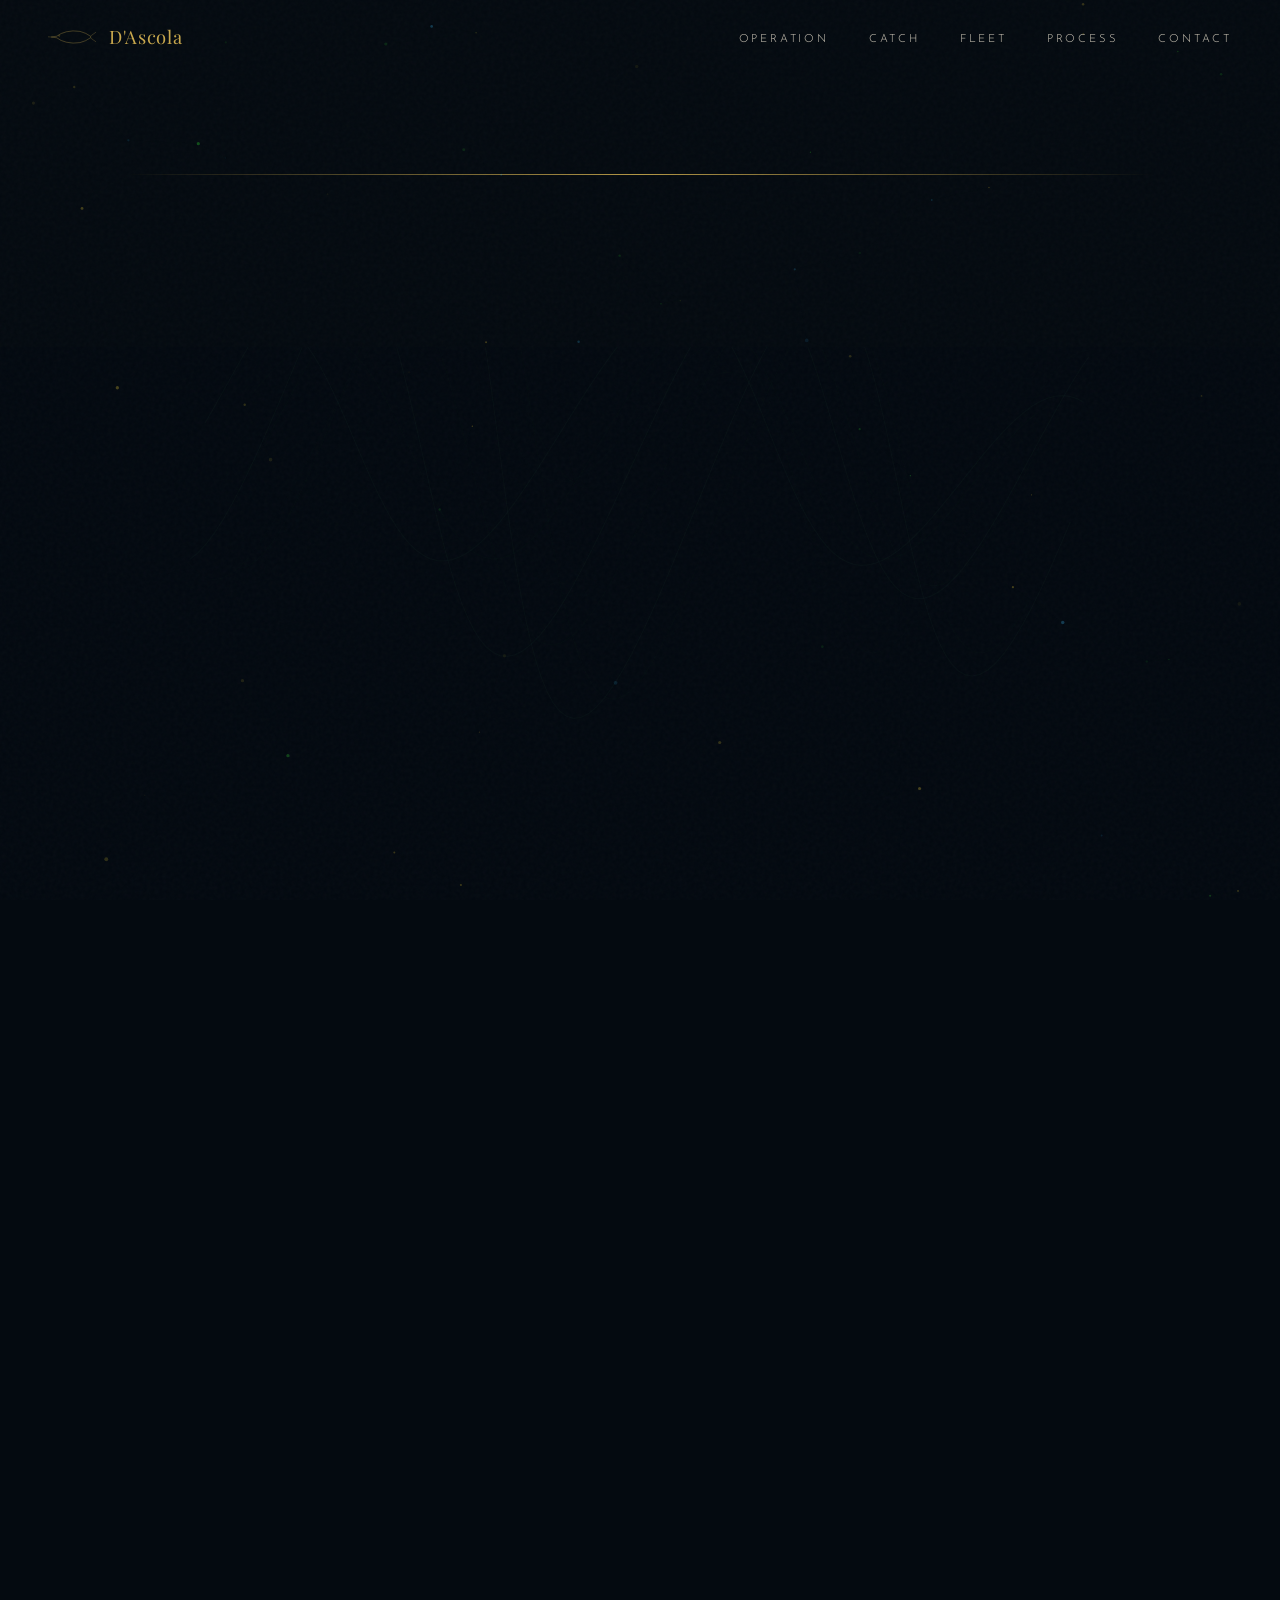
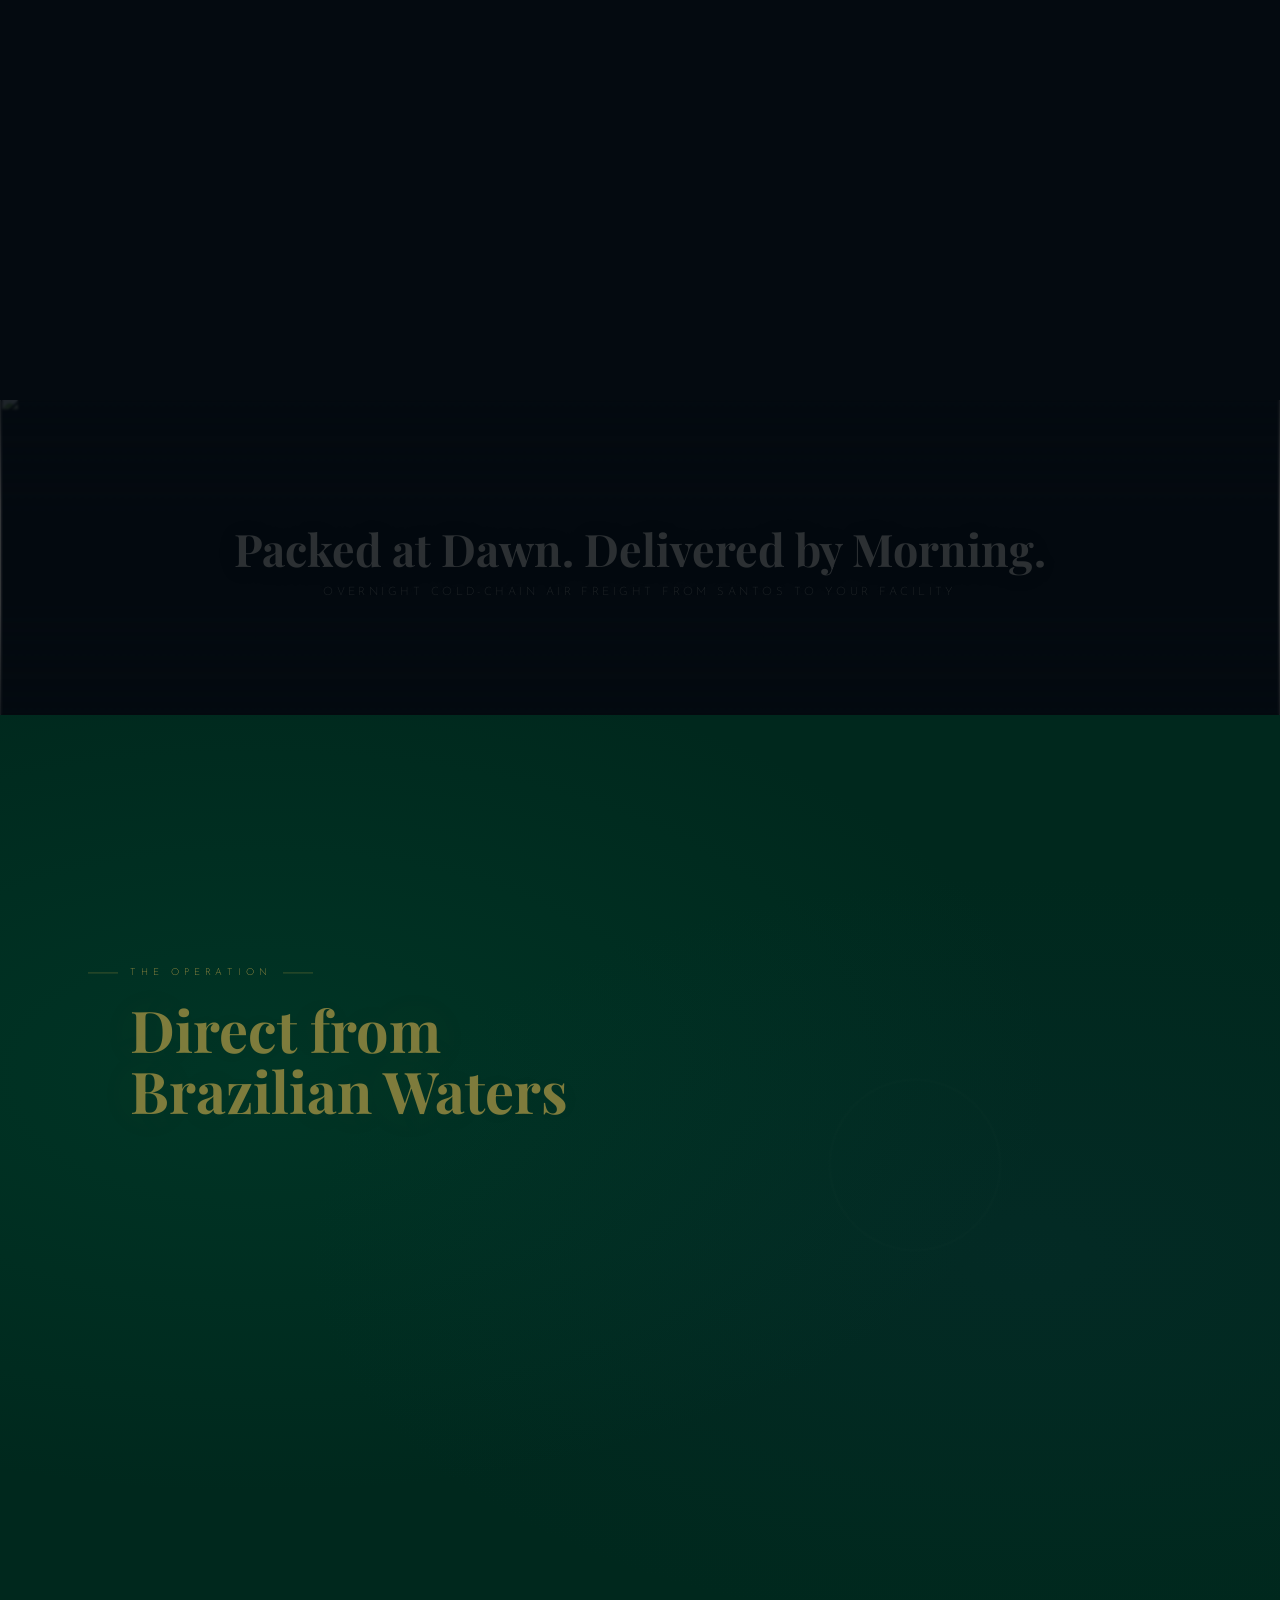
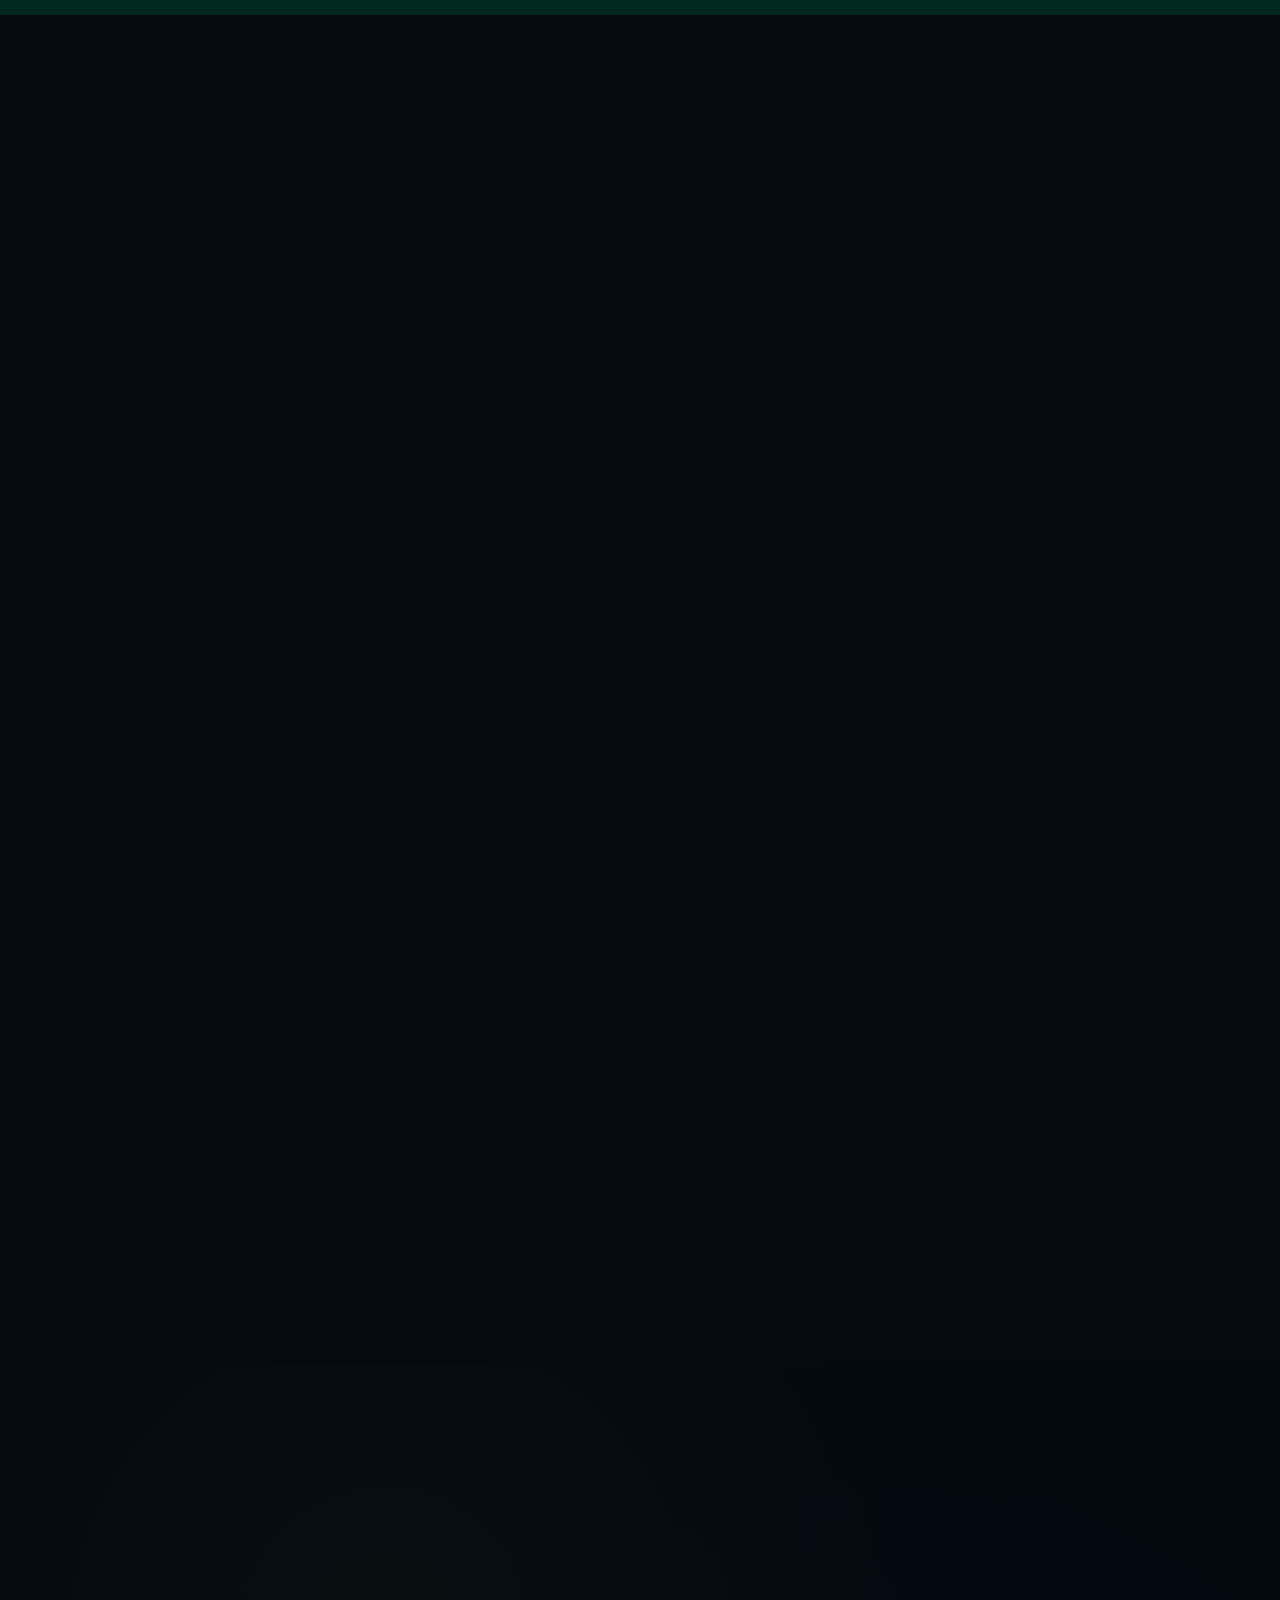
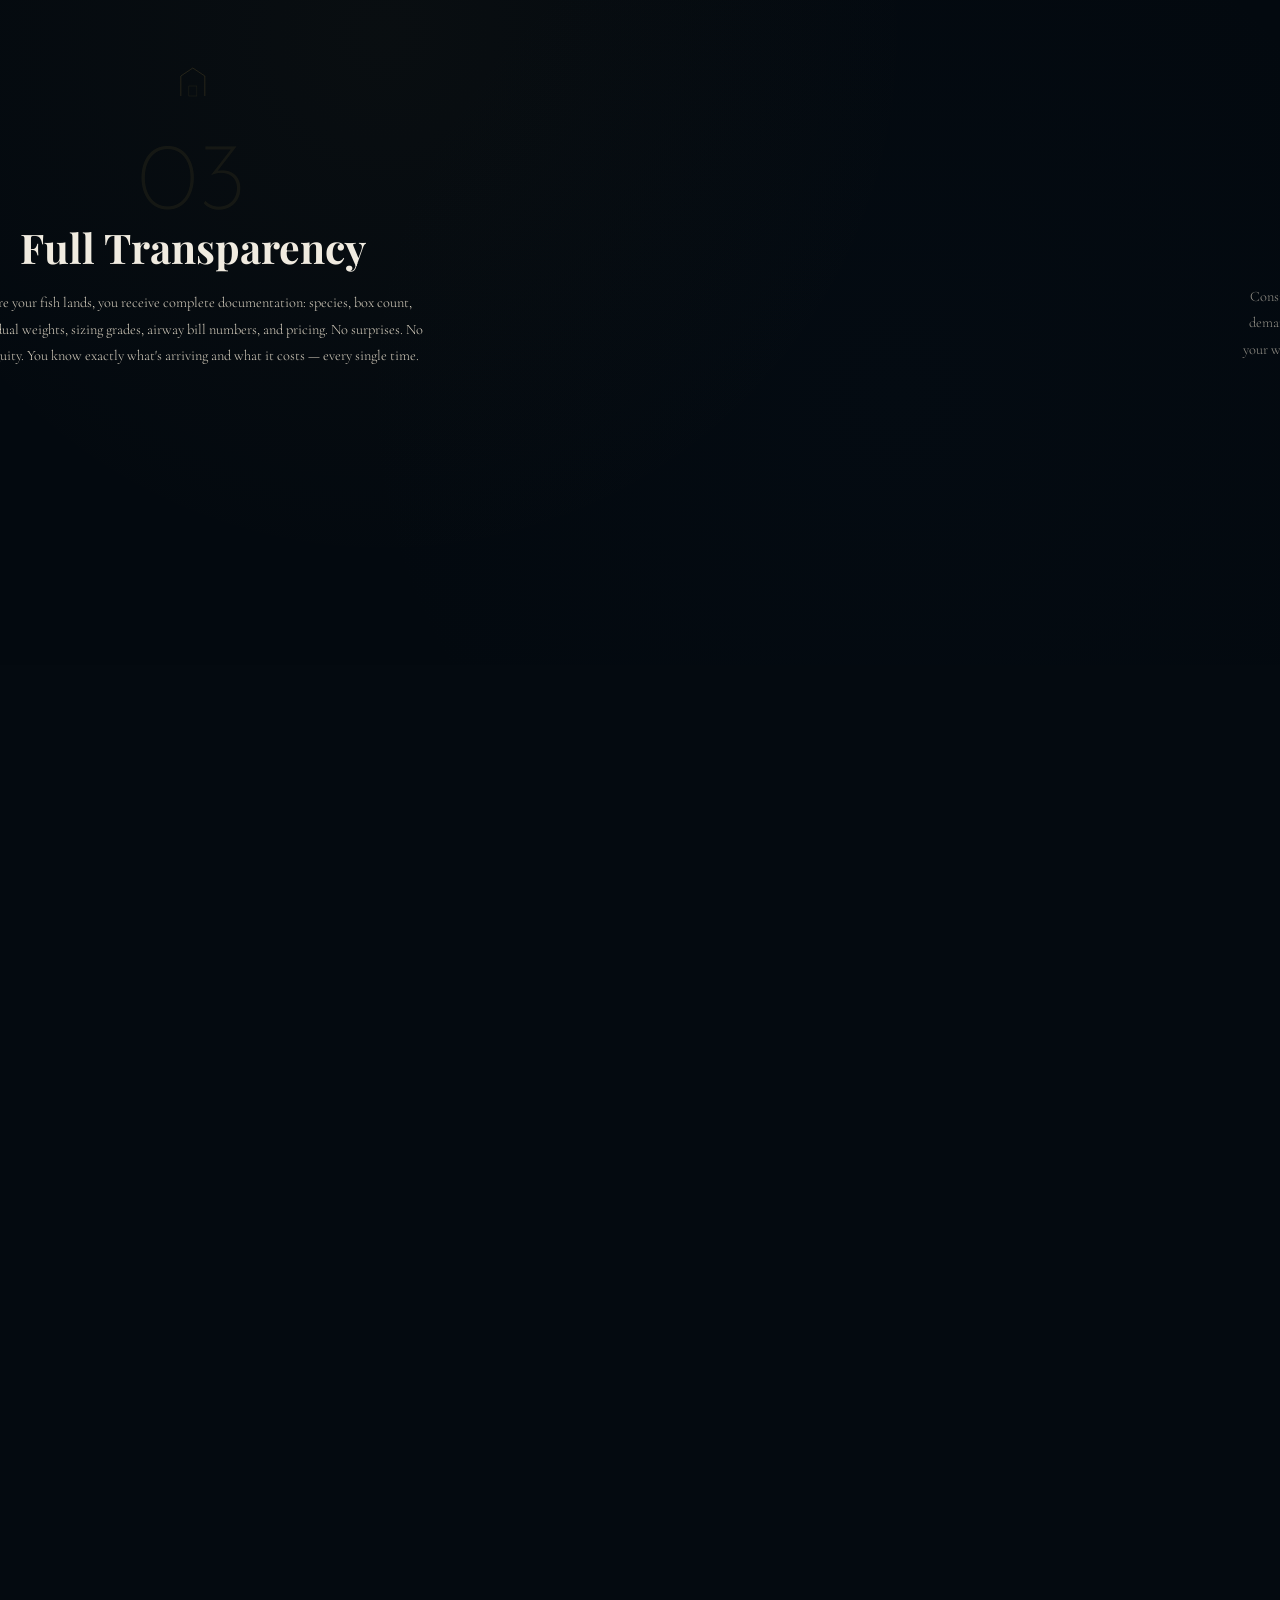
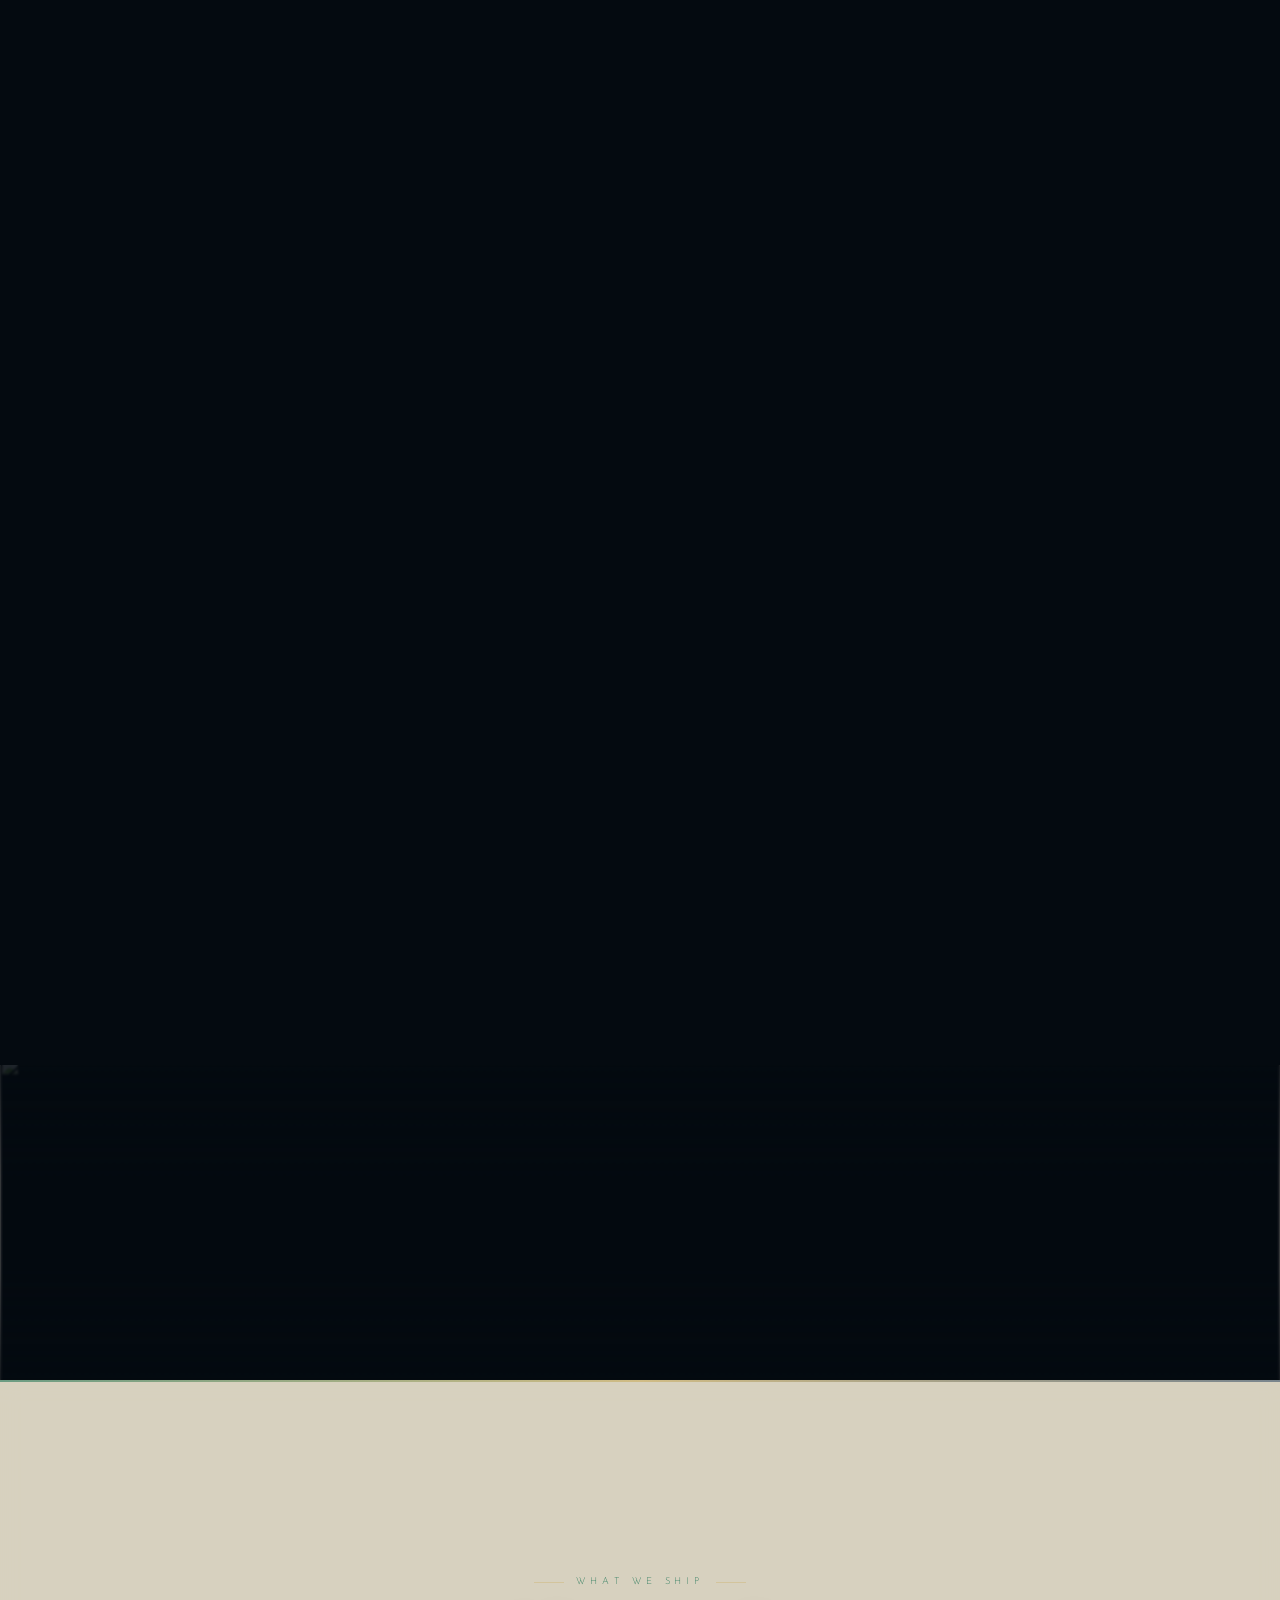
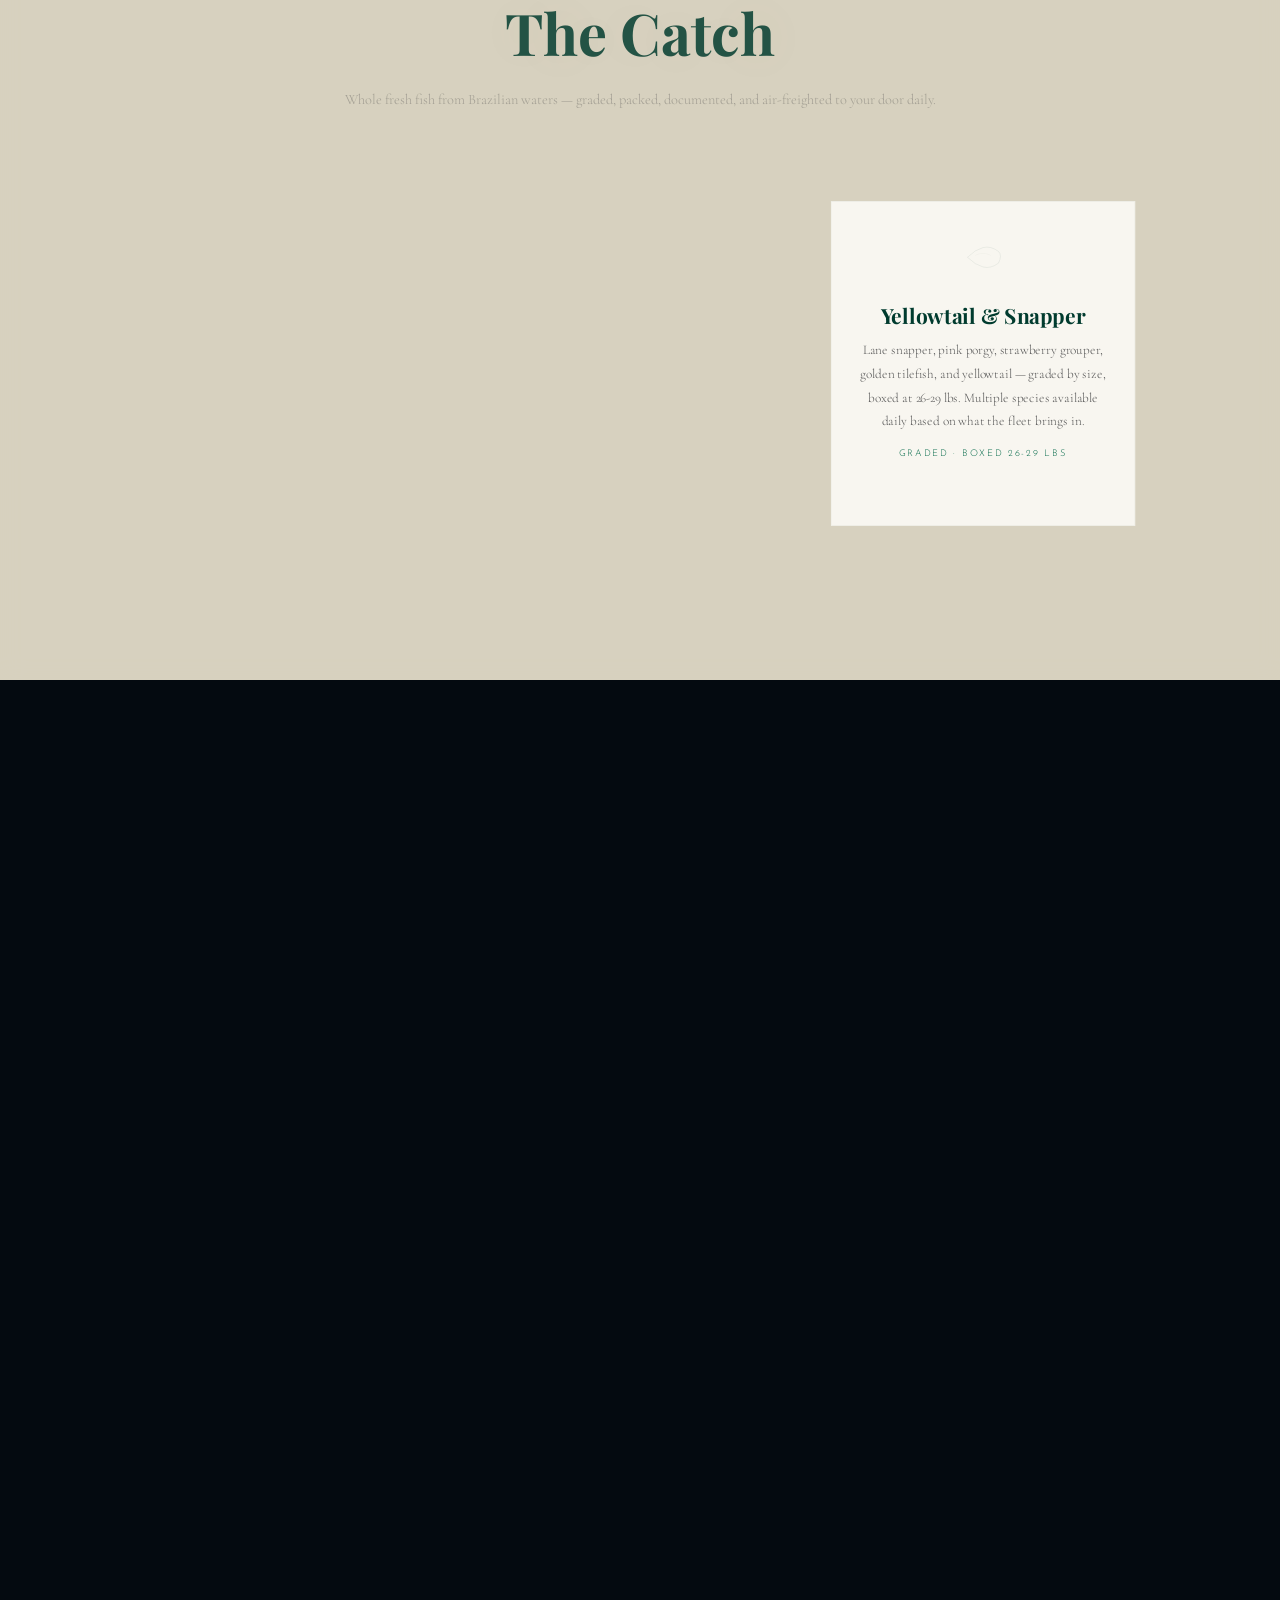
==== commit ce630178: "Restructure fleet map as persistent fixed background for second half of site Major architecture chan" ====
--- a/index.html
+++ b/index.html
@@ -1,484 +1,2359 @@
 <!DOCTYPE html>
 <html lang="en">
 <head>
-  <meta charset="UTF-8">
-  <meta name="viewport" content="width=device-width, initial-scale=1.0">
-  <title>DASCOLA — Dynamic Maritime Intelligence Platform</title>
-  <link rel="preconnect" href="https://fonts.googleapis.com">
-  <link rel="preconnect" href="https://fonts.gstatic.com" crossorigin>
-  <link href="https://fonts.googleapis.com/css2?family=Playfair+Display:wght@400;500;600&family=Josefin+Sans:wght@200;300;400&display=swap" rel="stylesheet">
-  <style>
-    *, *::before, *::after { margin: 0; padding: 0; box-sizing: border-box; }
-
-    body {
-      background: #050B12;
-      color: #D4B896;
-      font-family: 'Josefin Sans', sans-serif;
-      min-height: 100vh;
-      display: flex;
-      flex-direction: column;
-      align-items: center;
-    }
-
-    .hero {
-      text-align: center;
-      padding: 4rem 2rem 1.5rem;
-      max-width: 800px;
-    }
-
-    .hero h1 {
-      font-family: 'Playfair Display', Georgia, serif;
-      font-size: clamp(2.5rem, 6vw, 4rem);
-      font-weight: 400;
-      color: #F0EBE0;
-      letter-spacing: 0.05em;
-      margin-bottom: 0.5rem;
-    }
-
-    .hero h1 span {
-      color: #C9A84C;
-    }
-
-    .hero .tagline {
-      font-weight: 200;
-      font-size: 0.85rem;
-      letter-spacing: 0.3em;
-      text-transform: uppercase;
-      color: #3BA99C;
-      opacity: 0.8;
-      margin-bottom: 0.8rem;
-    }
-
-    .hero .vib3-badge {
-      display: inline-block;
-      padding: 0.15rem 0.7rem;
-      font-size: 0.4rem;
-      font-weight: 300;
-      letter-spacing: 0.3em;
-      text-transform: uppercase;
-      border: 1px solid rgba(59, 169, 156, 0.3);
-      color: #3BA99C;
-      margin-bottom: 1.5rem;
-    }
-
-    .hero p {
-      font-weight: 200;
-      font-size: 0.9rem;
-      line-height: 2;
-      letter-spacing: 0.05em;
-      color: #D4B896;
-      opacity: 0.7;
-      max-width: 620px;
-      margin: 0 auto 2rem;
-    }
-
-    .divider {
-      width: 80px;
-      height: 1px;
-      background: linear-gradient(90deg, transparent, #C9A84C, transparent);
-      margin: 0 auto 2.5rem;
-      opacity: 0.3;
-    }
-
-    /* Primary CTA */
-    .primary-cta {
-      text-align: center;
-      margin-bottom: 3rem;
-    }
-
-    .primary-cta a {
-      display: inline-block;
-      padding: 1rem 2.5rem;
-      font-family: 'Josefin Sans', sans-serif;
-      font-weight: 300;
-      font-size: 0.7rem;
-      letter-spacing: 0.3em;
-      text-transform: uppercase;
-      text-decoration: none;
-      color: #050B12;
-      background: linear-gradient(135deg, #C9A84C, #E0C872);
-      transition: all 0.3s;
-    }
-
-    .primary-cta a:hover {
-      transform: translateY(-2px);
-      box-shadow: 0 8px 30px rgba(201, 168, 76, 0.2);
-    }
-
-    .primary-cta .sub-link {
-      display: block;
-      margin-top: 0.8rem;
-      font-size: 0.45rem;
-      letter-spacing: 0.2em;
-      color: rgba(139, 175, 196, 0.4);
-      text-decoration: none;
-    }
-
-    .primary-cta .sub-link:hover {
-      color: rgba(139, 175, 196, 0.7);
-    }
-
-    /* Demo cards */
-    .demos {
-      display: grid;
-      grid-template-columns: repeat(auto-fit, minmax(280px, 1fr));
-      gap: 1.5rem;
-      max-width: 1000px;
-      width: 100%;
-      padding: 0 2rem 3rem;
-    }
-
-    .demo-card {
-      background: rgba(13, 24, 45, 0.5);
-      border: 1px solid rgba(201, 168, 76, 0.08);
-      padding: 1.8rem;
-      text-decoration: none;
-      transition: border-color 0.3s, transform 0.3s;
-      display: block;
-    }
-
-    .demo-card:hover {
-      border-color: rgba(201, 168, 76, 0.25);
-      transform: translateY(-2px);
-    }
-
-    .demo-card.featured {
-      border-color: rgba(201, 168, 76, 0.2);
-      background: rgba(13, 24, 45, 0.7);
-      grid-column: 1 / -1;
-    }
-
-    .demo-card h2 {
-      font-family: 'Playfair Display', Georgia, serif;
-      font-size: 1.2rem;
-      font-weight: 400;
-      color: #C9A84C;
-      margin-bottom: 0.3rem;
-    }
-
-    .demo-card.featured h2 {
-      font-size: 1.5rem;
-    }
-
-    .demo-card .location {
-      font-weight: 200;
-      font-size: 0.5rem;
-      letter-spacing: 0.3em;
-      text-transform: uppercase;
-      color: #3BA99C;
-      margin-bottom: 0.8rem;
-    }
-
-    .demo-card p {
-      font-weight: 200;
-      font-size: 0.7rem;
-      line-height: 1.8;
-      letter-spacing: 0.05em;
-      color: #D4B896;
-      opacity: 0.55;
-    }
-
-    .demo-card .tags {
-      display: flex;
-      gap: 0.5rem;
-      flex-wrap: wrap;
-      margin-top: 0.8rem;
-    }
-
-    .demo-card .tag {
-      padding: 0.12rem 0.4rem;
-      font-size: 0.35rem;
-      letter-spacing: 0.18em;
-      text-transform: uppercase;
-      border: 1px solid;
-    }
-
-    .tag-vib3 {
-      border-color: rgba(59, 169, 156, 0.3) !important;
-      color: #3BA99C;
-    }
-
-    .tag-vessels {
-      border-color: rgba(201, 168, 76, 0.25) !important;
-      color: rgba(201, 168, 76, 0.6);
-    }
-
-    .tag-weather {
-      border-color: rgba(139, 175, 196, 0.25) !important;
-      color: rgba(139, 175, 196, 0.6);
-    }
-
-    .tag-coord {
-      border-color: rgba(59, 169, 156, 0.2) !important;
-      color: rgba(59, 169, 156, 0.5);
-    }
-
-    /* Features */
-    .section-title {
-      text-align: center;
-      font-family: 'Josefin Sans', sans-serif;
-      font-weight: 300;
-      font-size: 0.5rem;
-      letter-spacing: 0.35em;
-      text-transform: uppercase;
-      color: rgba(201, 168, 76, 0.35);
-      margin-bottom: 1.5rem;
-    }
-
-    .features {
-      max-width: 1000px;
-      width: 100%;
-      padding: 2rem;
-      display: grid;
-      grid-template-columns: repeat(auto-fit, minmax(200px, 1fr));
-      gap: 1.5rem;
-      margin-bottom: 3rem;
-    }
-
-    .feature {
-      padding: 1rem;
-      border-left: 1px solid rgba(201, 168, 76, 0.06);
-    }
-
-    .feature h3 {
-      font-family: 'Josefin Sans', sans-serif;
-      font-weight: 300;
-      font-size: 0.6rem;
-      letter-spacing: 0.2em;
-      text-transform: uppercase;
-      color: #C9A84C;
-      margin-bottom: 0.4rem;
-    }
-
-    .feature p {
-      font-weight: 200;
-      font-size: 0.65rem;
-      line-height: 1.7;
-      color: #D4B896;
-      opacity: 0.45;
-    }
-
-    /* Architecture */
-    .arch {
-      max-width: 800px;
-      width: 100%;
-      padding: 2rem;
-      margin-bottom: 2rem;
-    }
-
-    .arch-layers {
-      display: flex;
-      flex-direction: column;
-      gap: 0.4rem;
-    }
-
-    .arch-layer {
-      display: flex;
-      align-items: center;
-      gap: 0.8rem;
-      padding: 0.6rem 0.8rem;
-      border: 1px solid rgba(201, 168, 76, 0.04);
-    }
-
-    .arch-layer-num {
-      font-family: 'Playfair Display', Georgia, serif;
-      font-size: 0.8rem;
-      color: rgba(201, 168, 76, 0.3);
-      min-width: 20px;
-    }
-
-    .arch-layer-name {
-      font-weight: 300;
-      font-size: 0.55rem;
-      letter-spacing: 0.15em;
-      text-transform: uppercase;
-      color: rgba(240, 235, 224, 0.5);
-      min-width: 120px;
-    }
-
-    .arch-layer-desc {
-      font-weight: 200;
-      font-size: 0.5rem;
-      color: rgba(139, 175, 196, 0.35);
-      letter-spacing: 0.05em;
-    }
-
-    .arch-layer.vib3-layer {
-      border-color: rgba(59, 169, 156, 0.1);
-      background: rgba(59, 169, 156, 0.02);
-    }
-
-    .arch-layer.vib3-layer .arch-layer-num {
-      color: rgba(59, 169, 156, 0.4);
-    }
-
-    footer {
-      text-align: center;
-      padding: 2rem;
-      font-weight: 200;
-      font-size: 0.5rem;
-      letter-spacing: 0.3em;
-      text-transform: uppercase;
-      color: #D4B896;
-      opacity: 0.2;
-      border-top: 1px solid rgba(201, 168, 76, 0.04);
-      width: 100%;
-    }
-
-    footer a {
-      color: #3BA99C;
-      text-decoration: none;
-    }
-  </style>
+<meta charset="UTF-8">
+<meta name="viewport" content="width=device-width, initial-scale=1.0">
+<title>D'Ascola Seafood | Est. 1893 Santos, Brazil</title>
+<style>
+@font-face {
+  font-family: 'Playfair Display';
+  font-weight: 400;
+  font-style: normal;
+  font-display: swap;
+  src: url([data-uri]) format('woff2');
+}
+@font-face {
+  font-family: 'Playfair Display';
+  font-weight: 700;
+  font-style: normal;
+  font-display: swap;
+  src: url([data-uri]) format('woff2');
+}
+@font-face {
+  font-family: 'Playfair Display';
+  font-weight: 400;
+  font-style: italic;
+  font-display: swap;
+  src: url([data-uri]) format('woff2');
+}
+@font-face {
+  font-family: 'Cormorant Garamond';
+  font-weight: 300;
+  font-style: normal;
+  font-display: swap;
+  src: url([data-uri]) format('woff2');
+}
+@font-face {
+  font-family: 'Cormorant Garamond';
+  font-weight: 400;
+  font-style: normal;
+  font-display: swap;
+  src: url([data-uri]) format('woff2');
+}
+@font-face {
+  font-family: 'Cormorant Garamond';
+  font-weight: 600;
+  font-style: normal;
+  font-display: swap;
+  src: url([data-uri]) format('woff2');
+}
+@font-face {
+  font-family: 'Josefin Sans';
+  font-weight: 200;
+  font-style: normal;
+  font-display: swap;
+  src: url([data-uri]) format('woff2');
+}
+@font-face {
+  font-family: 'Josefin Sans';
+  font-weight: 300;
+  font-style: normal;
+  font-display: swap;
+  src: url([data-uri]) format('woff2');
+}
+</style>
+<script>/*!
+ * GSAP 3.12.5
+ * https://gsap.com
+ * 
+ * @license Copyright 2024, GreenSock. All rights reserved.
+ * Subject to the terms at https://gsap.com/standard-license or for Club GSAP members, the agreement issued with that membership.
+ * @author: Jack Doyle, jack@greensock.com
+ */
+
+!function(t,e){"object"==typeof exports&&"undefined"!=typeof module?e(exports):"function"==typeof define&&define.amd?define(["exports"],e):e((t=t||self).window=t.window||{})}(this,function(e){"use strict";function _inheritsLoose(t,e){t.prototype=Object.create(e.prototype),(t.prototype.constructor=t).__proto__=e}function _assertThisInitialized(t){if(void 0===t)throw new ReferenceError("this hasn't been initialised - super() hasn't been called");return t}function r(t){return"string"==typeof t}function s(t){return"function"==typeof t}function t(t){return"number"==typeof t}function u(t){return void 0===t}function v(t){return"object"==typeof t}function w(t){return!1!==t}function x(){return"undefined"!=typeof window}function y(t){return s(t)||r(t)}function P(t){return(i=yt(t,ot))&&ze}function Q(t,e){return console.warn("Invalid property",t,"set to",e,"Missing plugin? gsap.registerPlugin()")}function R(t,e){return!e&&console.warn(t)}function S(t,e){return t&&(ot[t]=e)&&i&&(i[t]=e)||ot}function T(){return 0}function ea(t){var e,r,i=t[0];if(v(i)||s(i)||(t=[t]),!(e=(i._gsap||{}).harness)){for(r=gt.length;r--&&!gt[r].targetTest(i););e=gt[r]}for(r=t.length;r--;)t[r]&&(t[r]._gsap||(t[r]._gsap=new Vt(t[r],e)))||t.splice(r,1);return t}function fa(t){return t._gsap||ea(Mt(t))[0]._gsap}function ga(t,e,r){return(r=t[e])&&s(r)?t[e]():u(r)&&t.getAttribute&&t.getAttribute(e)||r}function ha(t,e){return(t=t.split(",")).forEach(e)||t}function ia(t){return Math.round(1e5*t)/1e5||0}function ja(t){return Math.round(1e7*t)/1e7||0}function ka(t,e){var r=e.charAt(0),i=parseFloat(e.substr(2));return t=parseFloat(t),"+"===r?t+i:"-"===r?t-i:"*"===r?t*i:t/i}function la(t,e){for(var r=e.length,i=0;t.indexOf(e[i])<0&&++i<r;);return i<r}function ma(){var t,e,r=dt.length,i=dt.slice(0);for(ct={},t=dt.length=0;t<r;t++)(e=i[t])&&e._lazy&&(e.render(e._lazy[0],e._lazy[1],!0)._lazy=0)}function na(t,e,r,i){dt.length&&!L&&ma(),t.render(e,r,i||L&&e<0&&(t._initted||t._startAt)),dt.length&&!L&&ma()}function oa(t){var e=parseFloat(t);return(e||0===e)&&(t+"").match(at).length<2?e:r(t)?t.trim():t}function pa(t){return t}function qa(t,e){for(var r in e)r in t||(t[r]=e[r]);return t}function ta(t,e){for(var r in e)"__proto__"!==r&&"constructor"!==r&&"prototype"!==r&&(t[r]=v(e[r])?ta(t[r]||(t[r]={}),e[r]):e[r]);return t}function ua(t,e){var r,i={};for(r in t)r in e||(i[r]=t[r]);return i}function va(t){var e=t.parent||I,r=t.keyframes?function _setKeyframeDefaults(i){return function(t,e){for(var r in e)r in t||"duration"===r&&i||"ease"===r||(t[r]=e[r])}}(Z(t.keyframes)):qa;if(w(t.inherit))for(;e;)r(t,e.vars.defaults),e=e.parent||e._dp;return t}function xa(t,e,r,i,n){void 0===r&&(r="_first"),void 0===i&&(i="_last");var a,s=t[i];if(n)for(a=e[n];s&&s[n]>a;)s=s._prev;return s?(e._next=s._next,s._next=e):(e._next=t[r],t[r]=e),e._next?e._next._prev=e:t[i]=e,e._prev=s,e.parent=e._dp=t,e}function ya(t,e,r,i){void 0===r&&(r="_first"),void 0===i&&(i="_last");var n=e._prev,a=e._next;n?n._next=a:t[r]===e&&(t[r]=a),a?a._prev=n:t[i]===e&&(t[i]=n),e._next=e._prev=e.parent=null}function za(t,e){t.parent&&(!e||t.parent.autoRemoveChildren)&&t.parent.remove&&t.parent.remove(t),t._act=0}function Aa(t,e){if(t&&(!e||e._end>t._dur||e._start<0))for(var r=t;r;)r._dirty=1,r=r.parent;return t}function Ca(t,e,r,i){return t._startAt&&(L?t._startAt.revert(ht):t.vars.immediateRender&&!t.vars.autoRevert||t._startAt.render(e,!0,i))}function Ea(t){return t._repeat?Tt(t._tTime,t=t.duration()+t._rDelay)*t:0}function Ga(t,e){return(t-e._start)*e._ts+(0<=e._ts?0:e._dirty?e.totalDuration():e._tDur)}function Ha(t){return t._end=ja(t._start+(t._tDur/Math.abs(t._ts||t._rts||X)||0))}function Ia(t,e){var r=t._dp;return r&&r.smoothChildTiming&&t._ts&&(t._start=ja(r._time-(0<t._ts?e/t._ts:((t._dirty?t.totalDuration():t._tDur)-e)/-t._ts)),Ha(t),r._dirty||Aa(r,t)),t}function Ja(t,e){var r;if((e._time||!e._dur&&e._initted||e._start<t._time&&(e._dur||!e.add))&&(r=Ga(t.rawTime(),e),(!e._dur||Ot(0,e.totalDuration(),r)-e._tTime>X)&&e.render(r,!0)),Aa(t,e)._dp&&t._initted&&t._time>=t._dur&&t._ts){if(t._dur<t.duration())for(r=t;r._dp;)0<=r.rawTime()&&r.totalTime(r._tTime),r=r._dp;t._zTime=-X}}function Ka(e,r,i,n){return r.parent&&za(r),r._start=ja((t(i)?i:i||e!==I?xt(e,i,r):e._time)+r._delay),r._end=ja(r._start+(r.totalDuration()/Math.abs(r.timeScale())||0)),xa(e,r,"_first","_last",e._sort?"_start":0),bt(r)||(e._recent=r),n||Ja(e,r),e._ts<0&&Ia(e,e._tTime),e}function La(t,e){return(ot.ScrollTrigger||Q("scrollTrigger",e))&&ot.ScrollTrigger.create(e,t)}function Ma(t,e,r,i,n){return Qt(t,e,n),t._initted?!r&&t._pt&&!L&&(t._dur&&!1!==t.vars.lazy||!t._dur&&t.vars.lazy)&&f!==Rt.frame?(dt.push(t),t._lazy=[n,i],1):void 0:1}function Ra(t,e,r,i){var n=t._repeat,a=ja(e)||0,s=t._tTime/t._tDur;return s&&!i&&(t._time*=a/t._dur),t._dur=a,t._tDur=n?n<0?1e10:ja(a*(n+1)+t._rDelay*n):a,0<s&&!i&&Ia(t,t._tTime=t._tDur*s),t.parent&&Ha(t),r||Aa(t.parent,t),t}function Sa(t){return t instanceof Xt?Aa(t):Ra(t,t._dur)}function Va(e,r,i){var n,a,s=t(r[1]),o=(s?2:1)+(e<2?0:1),u=r[o];if(s&&(u.duration=r[1]),u.parent=i,e){for(n=u,a=i;a&&!("immediateRender"in n);)n=a.vars.defaults||{},a=w(a.vars.inherit)&&a.parent;u.immediateRender=w(n.immediateRender),e<2?u.runBackwards=1:u.startAt=r[o-1]}return new $t(r[0],u,r[1+o])}function Wa(t,e){return t||0===t?e(t):e}function Ya(t,e){return r(t)&&(e=st.exec(t))?e[1]:""}function _a(t,e){return t&&v(t)&&"length"in t&&(!e&&!t.length||t.length-1 in t&&v(t[0]))&&!t.nodeType&&t!==h}function cb(r){return r=Mt(r)[0]||R("Invalid scope")||{},function(t){var e=r.current||r.nativeElement||r;return Mt(t,e.querySelectorAll?e:e===r?R("Invalid scope")||a.createElement("div"):r)}}function db(t){return t.sort(function(){return.5-Math.random()})}function eb(t){if(s(t))return t;var p=v(t)?t:{each:t},_=jt(p.ease),m=p.from||0,g=parseFloat(p.base)||0,y={},e=0<m&&m<1,T=isNaN(m)||e,b=p.axis,w=m,x=m;return r(m)?w=x={center:.5,edges:.5,end:1}[m]||0:!e&&T&&(w=m[0],x=m[1]),function(t,e,r){var i,n,a,s,o,u,h,l,f,d=(r||p).length,c=y[d];if(!c){if(!(f="auto"===p.grid?0:(p.grid||[1,U])[1])){for(h=-U;h<(h=r[f++].getBoundingClientRect().left)&&f<d;);f<d&&f--}for(c=y[d]=[],i=T?Math.min(f,d)*w-.5:m%f,n=f===U?0:T?d*x/f-.5:m/f|0,l=U,u=h=0;u<d;u++)a=u%f-i,s=n-(u/f|0),c[u]=o=b?Math.abs("y"===b?s:a):K(a*a+s*s),h<o&&(h=o),o<l&&(l=o);"random"===m&&db(c),c.max=h-l,c.min=l,c.v=d=(parseFloat(p.amount)||parseFloat(p.each)*(d<f?d-1:b?"y"===b?d/f:f:Math.max(f,d/f))||0)*("edges"===m?-1:1),c.b=d<0?g-d:g,c.u=Ya(p.amount||p.each)||0,_=_&&d<0?Yt(_):_}return d=(c[t]-c.min)/c.max||0,ja(c.b+(_?_(d):d)*c.v)+c.u}}function fb(i){var n=Math.pow(10,((i+"").split(".")[1]||"").length);return function(e){var r=ja(Math.round(parseFloat(e)/i)*i*n);return(r-r%1)/n+(t(e)?0:Ya(e))}}function gb(h,e){var l,f,r=Z(h);return!r&&v(h)&&(l=r=h.radius||U,h.values?(h=Mt(h.values),(f=!t(h[0]))&&(l*=l)):h=fb(h.increment)),Wa(e,r?s(h)?function(t){return f=h(t),Math.abs(f-t)<=l?f:t}:function(e){for(var r,i,n=parseFloat(f?e.x:e),a=parseFloat(f?e.y:0),s=U,o=0,u=h.length;u--;)(r=f?(r=h[u].x-n)*r+(i=h[u].y-a)*i:Math.abs(h[u]-n))<s&&(s=r,o=u);return o=!l||s<=l?h[o]:e,f||o===e||t(e)?o:o+Ya(e)}:fb(h))}function hb(t,e,r,i){return Wa(Z(t)?!e:!0===r?!!(r=0):!i,function(){return Z(t)?t[~~(Math.random()*t.length)]:(r=r||1e-5)&&(i=r<1?Math.pow(10,(r+"").length-2):1)&&Math.floor(Math.round((t-r/2+Math.random()*(e-t+.99*r))/r)*r*i)/i})}function lb(e,r,t){return Wa(t,function(t){return e[~~r(t)]})}function ob(t){for(var e,r,i,n,a=0,s="";~(e=t.indexOf("random(",a));)i=t.indexOf(")",e),n="["===t.charAt(e+7),r=t.substr(e+7,i-e-7).match(n?at:tt),s+=t.substr(a,e-a)+hb(n?r:+r[0],n?0:+r[1],+r[2]||1e-5),a=i+1;return s+t.substr(a,t.length-a)}function rb(t,e,r){var i,n,a,s=t.labels,o=U;for(i in s)(n=s[i]-e)<0==!!r&&n&&o>(n=Math.abs(n))&&(a=i,o=n);return a}function tb(t){return za(t),t.scrollTrigger&&t.scrollTrigger.kill(!!L),t.progress()<1&&Ct(t,"onInterrupt"),t}function wb(t){if(t)if(t=!t.name&&t.default||t,x()||t.headless){var e=t.name,r=s(t),i=e&&!r&&t.init?function(){this._props=[]}:t,n={init:T,render:he,add:Wt,kill:ce,modifier:fe,rawVars:0},a={targetTest:0,get:0,getSetter:ne,aliases:{},register:0};if(Ft(),t!==i){if(pt[e])return;qa(i,qa(ua(t,n),a)),yt(i.prototype,yt(n,ua(t,a))),pt[i.prop=e]=i,t.targetTest&&(gt.push(i),ft[e]=1),e=("css"===e?"CSS":e.charAt(0).toUpperCase()+e.substr(1))+"Plugin"}S(e,i),t.register&&t.register(ze,i,_e)}else At.push(t)}function zb(t,e,r){return(6*(t+=t<0?1:1<t?-1:0)<1?e+(r-e)*t*6:t<.5?r:3*t<2?e+(r-e)*(2/3-t)*6:e)*St+.5|0}function Ab(e,r,i){var n,a,s,o,u,h,l,f,d,c,p=e?t(e)?[e>>16,e>>8&St,e&St]:0:zt.black;if(!p){if(","===e.substr(-1)&&(e=e.substr(0,e.length-1)),zt[e])p=zt[e];else if("#"===e.charAt(0)){if(e.length<6&&(e="#"+(n=e.charAt(1))+n+(a=e.charAt(2))+a+(s=e.charAt(3))+s+(5===e.length?e.charAt(4)+e.charAt(4):"")),9===e.length)return[(p=parseInt(e.substr(1,6),16))>>16,p>>8&St,p&St,parseInt(e.substr(7),16)/255];p=[(e=parseInt(e.substr(1),16))>>16,e>>8&St,e&St]}else if("hsl"===e.substr(0,3))if(p=c=e.match(tt),r){if(~e.indexOf("="))return p=e.match(et),i&&p.length<4&&(p[3]=1),p}else o=+p[0]%360/360,u=p[1]/100,n=2*(h=p[2]/100)-(a=h<=.5?h*(u+1):h+u-h*u),3<p.length&&(p[3]*=1),p[0]=zb(o+1/3,n,a),p[1]=zb(o,n,a),p[2]=zb(o-1/3,n,a);else p=e.match(tt)||zt.transparent;p=p.map(Number)}return r&&!c&&(n=p[0]/St,a=p[1]/St,s=p[2]/St,h=((l=Math.max(n,a,s))+(f=Math.min(n,a,s)))/2,l===f?o=u=0:(d=l-f,u=.5<h?d/(2-l-f):d/(l+f),o=l===n?(a-s)/d+(a<s?6:0):l===a?(s-n)/d+2:(n-a)/d+4,o*=60),p[0]=~~(o+.5),p[1]=~~(100*u+.5),p[2]=~~(100*h+.5)),i&&p.length<4&&(p[3]=1),p}function Bb(t){var r=[],i=[],n=-1;return t.split(Et).forEach(function(t){var e=t.match(rt)||[];r.push.apply(r,e),i.push(n+=e.length+1)}),r.c=i,r}function Cb(t,e,r){var i,n,a,s,o="",u=(t+o).match(Et),h=e?"hsla(":"rgba(",l=0;if(!u)return t;if(u=u.map(function(t){return(t=Ab(t,e,1))&&h+(e?t[0]+","+t[1]+"%,"+t[2]+"%,"+t[3]:t.join(","))+")"}),r&&(a=Bb(t),(i=r.c).join(o)!==a.c.join(o)))for(s=(n=t.replace(Et,"1").split(rt)).length-1;l<s;l++)o+=n[l]+(~i.indexOf(l)?u.shift()||h+"0,0,0,0)":(a.length?a:u.length?u:r).shift());if(!n)for(s=(n=t.split(Et)).length-1;l<s;l++)o+=n[l]+u[l];return o+n[s]}function Fb(t){var e,r=t.join(" ");if(Et.lastIndex=0,Et.test(r))return e=Dt.test(r),t[1]=Cb(t[1],e),t[0]=Cb(t[0],e,Bb(t[1])),!0}function Ob(t){var e=(t+"").split("("),r=Lt[e[0]];return r&&1<e.length&&r.config?r.config.apply(null,~t.indexOf("{")?[function _parseObjectInString(t){for(var e,r,i,n={},a=t.substr(1,t.length-3).split(":"),s=a[0],o=1,u=a.length;o<u;o++)r=a[o],e=o!==u-1?r.lastIndexOf(","):r.length,i=r.substr(0,e),n[s]=isNaN(i)?i.replace(Bt,"").trim():+i,s=r.substr(e+1).trim();return n}(e[1])]:function _valueInParentheses(t){var e=t.indexOf("(")+1,r=t.indexOf(")"),i=t.indexOf("(",e);return t.substring(e,~i&&i<r?t.indexOf(")",r+1):r)}(t).split(",").map(oa)):Lt._CE&&It.test(t)?Lt._CE("",t):r}function Qb(t,e){for(var r,i=t._first;i;)i instanceof Xt?Qb(i,e):!i.vars.yoyoEase||i._yoyo&&i._repeat||i._yoyo===e||(i.timeline?Qb(i.timeline,e):(r=i._ease,i._ease=i._yEase,i._yEase=r,i._yoyo=e)),i=i._next}function Sb(t,e,r,i){void 0===r&&(r=function easeOut(t){return 1-e(1-t)}),void 0===i&&(i=function easeInOut(t){return t<.5?e(2*t)/2:1-e(2*(1-t))/2});var n,a={easeIn:e,easeOut:r,easeInOut:i};return ha(t,function(t){for(var e in Lt[t]=ot[t]=a,Lt[n=t.toLowerCase()]=r,a)Lt[n+("easeIn"===e?".in":"easeOut"===e?".out":".inOut")]=Lt[t+"."+e]=a[e]}),a}function Tb(e){return function(t){return t<.5?(1-e(1-2*t))/2:.5+e(2*(t-.5))/2}}function Ub(r,t,e){function Jm(t){return 1===t?1:i*Math.pow(2,-10*t)*H((t-a)*n)+1}var i=1<=t?t:1,n=(e||(r?.3:.45))/(t<1?t:1),a=n/N*(Math.asin(1/i)||0),s="out"===r?Jm:"in"===r?function(t){return 1-Jm(1-t)}:Tb(Jm);return n=N/n,s.config=function(t,e){return Ub(r,t,e)},s}function Vb(e,r){function Rm(t){return t?--t*t*((r+1)*t+r)+1:0}void 0===r&&(r=1.70158);var t="out"===e?Rm:"in"===e?function(t){return 1-Rm(1-t)}:Tb(Rm);return t.config=function(t){return Vb(e,t)},t}var F,L,l,I,h,n,a,i,o,f,d,c,p,_,m,g,b,O,k,M,C,A,z,E,D,B,Y,j,q={autoSleep:120,force3D:"auto",nullTargetWarn:1,units:{lineHeight:""}},V={duration:.5,overwrite:!1,delay:0},U=1e8,X=1/U,N=2*Math.PI,G=N/4,W=0,K=Math.sqrt,J=Math.cos,H=Math.sin,$="function"==typeof ArrayBuffer&&ArrayBuffer.isView||function(){},Z=Array.isArray,tt=/(?:-?\.?\d|\.)+/gi,et=/[-+=.]*\d+[.e\-+]*\d*[e\-+]*\d*/g,rt=/[-+=.]*\d+[.e-]*\d*[a-z%]*/g,it=/[-+=.]*\d+\.?\d*(?:e-|e\+)?\d*/gi,nt=/[+-]=-?[.\d]+/,at=/[^,'"\[\]\s]+/gi,st=/^[+\-=e\s\d]*\d+[.\d]*([a-z]*|%)\s*$/i,ot={},ut={suppressEvents:!0,isStart:!0,kill:!1},ht={suppressEvents:!0,kill:!1},lt={suppressEvents:!0},ft={},dt=[],ct={},pt={},_t={},mt=30,gt=[],vt="",yt=function _merge(t,e){for(var r in e)t[r]=e[r];return t},Tt=function _animationCycle(t,e){var r=Math.floor(t/=e);return t&&r===t?r-1:r},bt=function _isFromOrFromStart(t){var e=t.data;return"isFromStart"===e||"isStart"===e},wt={_start:0,endTime:T,totalDuration:T},xt=function _parsePosition(t,e,i){var n,a,s,o=t.labels,u=t._recent||wt,h=t.duration()>=U?u.endTime(!1):t._dur;return r(e)&&(isNaN(e)||e in o)?(a=e.charAt(0),s="%"===e.substr(-1),n=e.indexOf("="),"<"===a||">"===a?(0<=n&&(e=e.replace(/=/,"")),("<"===a?u._start:u.endTime(0<=u._repeat))+(parseFloat(e.substr(1))||0)*(s?(n<0?u:i).totalDuration()/100:1)):n<0?(e in o||(o[e]=h),o[e]):(a=parseFloat(e.charAt(n-1)+e.substr(n+1)),s&&i&&(a=a/100*(Z(i)?i[0]:i).totalDuration()),1<n?_parsePosition(t,e.substr(0,n-1),i)+a:h+a)):null==e?h:+e},Ot=function _clamp(t,e,r){return r<t?t:e<r?e:r},kt=[].slice,Mt=function toArray(t,e,i){return l&&!e&&l.selector?l.selector(t):!r(t)||i||!n&&Ft()?Z(t)?function _flatten(t,e,i){return void 0===i&&(i=[]),t.forEach(function(t){return r(t)&&!e||_a(t,1)?i.push.apply(i,Mt(t)):i.push(t)})||i}(t,i):_a(t)?kt.call(t,0):t?[t]:[]:kt.call((e||a).querySelectorAll(t),0)},Pt=function mapRange(e,t,r,i,n){var a=t-e,s=i-r;return Wa(n,function(t){return r+((t-e)/a*s||0)})},Ct=function _callback(t,e,r){var i,n,a,s=t.vars,o=s[e],u=l,h=t._ctx;if(o)return i=s[e+"Params"],n=s.callbackScope||t,r&&dt.length&&ma(),h&&(l=h),a=i?o.apply(n,i):o.call(n),l=u,a},At=[],St=255,zt={aqua:[0,St,St],lime:[0,St,0],silver:[192,192,192],black:[0,0,0],maroon:[128,0,0],teal:[0,128,128],blue:[0,0,St],navy:[0,0,128],white:[St,St,St],olive:[128,128,0],yellow:[St,St,0],orange:[St,165,0],gray:[128,128,128],purple:[128,0,128],green:[0,128,0],red:[St,0,0],pink:[St,192,203],cyan:[0,St,St],transparent:[St,St,St,0]},Et=function(){var t,e="(?:\\b(?:(?:rgb|rgba|hsl|hsla)\\(.+?\\))|\\B#(?:[0-9a-f]{3,4}){1,2}\\b";for(t in zt)e+="|"+t+"\\b";return new RegExp(e+")","gi")}(),Dt=/hsl[a]?\(/,Rt=(k=Date.now,M=500,C=33,A=k(),z=A,D=E=1e3/240,g={time:0,frame:0,tick:function tick(){yl(!0)},deltaRatio:function deltaRatio(t){return b/(1e3/(t||60))},wake:function wake(){o&&(!n&&x()&&(h=n=window,a=h.document||{},ot.gsap=ze,(h.gsapVersions||(h.gsapVersions=[])).push(ze.version),P(i||h.GreenSockGlobals||!h.gsap&&h||{}),At.forEach(wb)),m="undefined"!=typeof requestAnimationFrame&&requestAnimationFrame,p&&g.sleep(),_=m||function(t){return setTimeout(t,D-1e3*g.time+1|0)},c=1,yl(2))},sleep:function sleep(){(m?cancelAnimationFrame:clearTimeout)(p),c=0,_=T},lagSmoothing:function lagSmoothing(t,e){M=t||1/0,C=Math.min(e||33,M)},fps:function fps(t){E=1e3/(t||240),D=1e3*g.time+E},add:function add(n,t,e){var a=t?function(t,e,r,i){n(t,e,r,i),g.remove(a)}:n;return g.remove(n),B[e?"unshift":"push"](a),Ft(),a},remove:function remove(t,e){~(e=B.indexOf(t))&&B.splice(e,1)&&e<=O&&O--},_listeners:B=[]}),Ft=function _wake(){return!c&&Rt.wake()},Lt={},It=/^[\d.\-M][\d.\-,\s]/,Bt=/["']/g,Yt=function _invertEase(e){return function(t){return 1-e(1-t)}},jt=function _parseEase(t,e){return t&&(s(t)?t:Lt[t]||Ob(t))||e};function yl(t){var e,r,i,n,a=k()-z,s=!0===t;if((M<a||a<0)&&(A+=a-C),(0<(e=(i=(z+=a)-A)-D)||s)&&(n=++g.frame,b=i-1e3*g.time,g.time=i/=1e3,D+=e+(E<=e?4:E-e),r=1),s||(p=_(yl)),r)for(O=0;O<B.length;O++)B[O](i,b,n,t)}function gn(t){return t<j?Y*t*t:t<.7272727272727273?Y*Math.pow(t-1.5/2.75,2)+.75:t<.9090909090909092?Y*(t-=2.25/2.75)*t+.9375:Y*Math.pow(t-2.625/2.75,2)+.984375}ha("Linear,Quad,Cubic,Quart,Quint,Strong",function(t,e){var r=e<5?e+1:e;Sb(t+",Power"+(r-1),e?function(t){return Math.pow(t,r)}:function(t){return t},function(t){return 1-Math.pow(1-t,r)},function(t){return t<.5?Math.pow(2*t,r)/2:1-Math.pow(2*(1-t),r)/2})}),Lt.Linear.easeNone=Lt.none=Lt.Linear.easeIn,Sb("Elastic",Ub("in"),Ub("out"),Ub()),Y=7.5625,j=1/2.75,Sb("Bounce",function(t){return 1-gn(1-t)},gn),Sb("Expo",function(t){return t?Math.pow(2,10*(t-1)):0}),Sb("Circ",function(t){return-(K(1-t*t)-1)}),Sb("Sine",function(t){return 1===t?1:1-J(t*G)}),Sb("Back",Vb("in"),Vb("out"),Vb()),Lt.SteppedEase=Lt.steps=ot.SteppedEase={config:function config(t,e){void 0===t&&(t=1);var r=1/t,i=t+(e?0:1),n=e?1:0;return function(t){return((i*Ot(0,.99999999,t)|0)+n)*r}}},V.ease=Lt["quad.out"],ha("onComplete,onUpdate,onStart,onRepeat,onReverseComplete,onInterrupt",function(t){return vt+=t+","+t+"Params,"});var qt,Vt=function GSCache(t,e){this.id=W++,(t._gsap=this).target=t,this.harness=e,this.get=e?e.get:ga,this.set=e?e.getSetter:ne},Ut=((qt=Animation.prototype).delay=function delay(t){return t||0===t?(this.parent&&this.parent.smoothChildTiming&&this.startTime(this._start+t-this._delay),this._delay=t,this):this._delay},qt.duration=function duration(t){return arguments.length?this.totalDuration(0<this._repeat?t+(t+this._rDelay)*this._repeat:t):this.totalDuration()&&this._dur},qt.totalDuration=function totalDuration(t){return arguments.length?(this._dirty=0,Ra(this,this._repeat<0?t:(t-this._repeat*this._rDelay)/(this._repeat+1))):this._tDur},qt.totalTime=function totalTime(t,e){if(Ft(),!arguments.length)return this._tTime;var r=this._dp;if(r&&r.smoothChildTiming&&this._ts){for(Ia(this,t),!r._dp||r.parent||Ja(r,this);r&&r.parent;)r.parent._time!==r._start+(0<=r._ts?r._tTime/r._ts:(r.totalDuration()-r._tTime)/-r._ts)&&r.totalTime(r._tTime,!0),r=r.parent;!this.parent&&this._dp.autoRemoveChildren&&(0<this._ts&&t<this._tDur||this._ts<0&&0<t||!this._tDur&&!t)&&Ka(this._dp,this,this._start-this._delay)}return(this._tTime!==t||!this._dur&&!e||this._initted&&Math.abs(this._zTime)===X||!t&&!this._initted&&(this.add||this._ptLookup))&&(this._ts||(this._pTime=t),na(this,t,e)),this},qt.time=function time(t,e){return arguments.length?this.totalTime(Math.min(this.totalDuration(),t+Ea(this))%(this._dur+this._rDelay)||(t?this._dur:0),e):this._time},qt.totalProgress=function totalProgress(t,e){return arguments.length?this.totalTime(this.totalDuration()*t,e):this.totalDuration()?Math.min(1,this._tTime/this._tDur):0<this.rawTime()?1:0},qt.progress=function progress(t,e){return arguments.length?this.totalTime(this.duration()*(!this._yoyo||1&this.iteration()?t:1-t)+Ea(this),e):this.duration()?Math.min(1,this._time/this._dur):0<this.rawTime()?1:0},qt.iteration=function iteration(t,e){var r=this.duration()+this._rDelay;return arguments.length?this.totalTime(this._time+(t-1)*r,e):this._repeat?Tt(this._tTime,r)+1:1},qt.timeScale=function timeScale(t,e){if(!arguments.length)return this._rts===-X?0:this._rts;if(this._rts===t)return this;var r=this.parent&&this._ts?Ga(this.parent._time,this):this._tTime;return this._rts=+t||0,this._ts=this._ps||t===-X?0:this._rts,this.totalTime(Ot(-Math.abs(this._delay),this._tDur,r),!1!==e),Ha(this),function _recacheAncestors(t){for(var e=t.parent;e&&e.parent;)e._dirty=1,e.totalDuration(),e=e.parent;return t}(this)},qt.paused=function paused(t){return arguments.length?(this._ps!==t&&((this._ps=t)?(this._pTime=this._tTime||Math.max(-this._delay,this.rawTime()),this._ts=this._act=0):(Ft(),this._ts=this._rts,this.totalTime(this.parent&&!this.parent.smoothChildTiming?this.rawTime():this._tTime||this._pTime,1===this.progress()&&Math.abs(this._zTime)!==X&&(this._tTime-=X)))),this):this._ps},qt.startTime=function startTime(t){if(arguments.length){this._start=t;var e=this.parent||this._dp;return!e||!e._sort&&this.parent||Ka(e,this,t-this._delay),this}return this._start},qt.endTime=function endTime(t){return this._start+(w(t)?this.totalDuration():this.duration())/Math.abs(this._ts||1)},qt.rawTime=function rawTime(t){var e=this.parent||this._dp;return e?t&&(!this._ts||this._repeat&&this._time&&this.totalProgress()<1)?this._tTime%(this._dur+this._rDelay):this._ts?Ga(e.rawTime(t),this):this._tTime:this._tTime},qt.revert=function revert(t){void 0===t&&(t=lt);var e=L;return L=t,(this._initted||this._startAt)&&(this.timeline&&this.timeline.revert(t),this.totalTime(-.01,t.suppressEvents)),"nested"!==this.data&&!1!==t.kill&&this.kill(),L=e,this},qt.globalTime=function globalTime(t){for(var e=this,r=arguments.length?t:e.rawTime();e;)r=e._start+r/(Math.abs(e._ts)||1),e=e._dp;return!this.parent&&this._sat?this._sat.globalTime(t):r},qt.repeat=function repeat(t){return arguments.length?(this._repeat=t===1/0?-2:t,Sa(this)):-2===this._repeat?1/0:this._repeat},qt.repeatDelay=function repeatDelay(t){if(arguments.length){var e=this._time;return this._rDelay=t,Sa(this),e?this.time(e):this}return this._rDelay},qt.yoyo=function yoyo(t){return arguments.length?(this._yoyo=t,this):this._yoyo},qt.seek=function seek(t,e){return this.totalTime(xt(this,t),w(e))},qt.restart=function restart(t,e){return this.play().totalTime(t?-this._delay:0,w(e))},qt.play=function play(t,e){return null!=t&&this.seek(t,e),this.reversed(!1).paused(!1)},qt.reverse=function reverse(t,e){return null!=t&&this.seek(t||this.totalDuration(),e),this.reversed(!0).paused(!1)},qt.pause=function pause(t,e){return null!=t&&this.seek(t,e),this.paused(!0)},qt.resume=function resume(){return this.paused(!1)},qt.reversed=function reversed(t){return arguments.length?(!!t!==this.reversed()&&this.timeScale(-this._rts||(t?-X:0)),this):this._rts<0},qt.invalidate=function invalidate(){return this._initted=this._act=0,this._zTime=-X,this},qt.isActive=function isActive(){var t,e=this.parent||this._dp,r=this._start;return!(e&&!(this._ts&&this._initted&&e.isActive()&&(t=e.rawTime(!0))>=r&&t<this.endTime(!0)-X))},qt.eventCallback=function eventCallback(t,e,r){var i=this.vars;return 1<arguments.length?(e?(i[t]=e,r&&(i[t+"Params"]=r),"onUpdate"===t&&(this._onUpdate=e)):delete i[t],this):i[t]},qt.then=function then(t){var i=this;return new Promise(function(e){function Co(){var t=i.then;i.then=null,s(r)&&(r=r(i))&&(r.then||r===i)&&(i.then=t),e(r),i.then=t}var r=s(t)?t:pa;i._initted&&1===i.totalProgress()&&0<=i._ts||!i._tTime&&i._ts<0?Co():i._prom=Co})},qt.kill=function kill(){tb(this)},Animation);function Animation(t){this.vars=t,this._delay=+t.delay||0,(this._repeat=t.repeat===1/0?-2:t.repeat||0)&&(this._rDelay=t.repeatDelay||0,this._yoyo=!!t.yoyo||!!t.yoyoEase),this._ts=1,Ra(this,+t.duration,1,1),this.data=t.data,l&&(this._ctx=l).data.push(this),c||Rt.wake()}qa(Ut.prototype,{_time:0,_start:0,_end:0,_tTime:0,_tDur:0,_dirty:0,_repeat:0,_yoyo:!1,parent:null,_initted:!1,_rDelay:0,_ts:1,_dp:0,ratio:0,_zTime:-X,_prom:0,_ps:!1,_rts:1});var Xt=function(i){function Timeline(t,e){var r;return void 0===t&&(t={}),(r=i.call(this,t)||this).labels={},r.smoothChildTiming=!!t.smoothChildTiming,r.autoRemoveChildren=!!t.autoRemoveChildren,r._sort=w(t.sortChildren),I&&Ka(t.parent||I,_assertThisInitialized(r),e),t.reversed&&r.reverse(),t.paused&&r.paused(!0),t.scrollTrigger&&La(_assertThisInitialized(r),t.scrollTrigger),r}_inheritsLoose(Timeline,i);var e=Timeline.prototype;return e.to=function to(t,e,r){return Va(0,arguments,this),this},e.from=function from(t,e,r){return Va(1,arguments,this),this},e.fromTo=function fromTo(t,e,r,i){return Va(2,arguments,this),this},e.set=function set(t,e,r){return e.duration=0,e.parent=this,va(e).repeatDelay||(e.repeat=0),e.immediateRender=!!e.immediateRender,new $t(t,e,xt(this,r),1),this},e.call=function call(t,e,r){return Ka(this,$t.delayedCall(0,t,e),r)},e.staggerTo=function staggerTo(t,e,r,i,n,a,s){return r.duration=e,r.stagger=r.stagger||i,r.onComplete=a,r.onCompleteParams=s,r.parent=this,new $t(t,r,xt(this,n)),this},e.staggerFrom=function staggerFrom(t,e,r,i,n,a,s){return r.runBackwards=1,va(r).immediateRender=w(r.immediateRender),this.staggerTo(t,e,r,i,n,a,s)},e.staggerFromTo=function staggerFromTo(t,e,r,i,n,a,s,o){return i.startAt=r,va(i).immediateRender=w(i.immediateRender),this.staggerTo(t,e,i,n,a,s,o)},e.render=function render(t,e,r){var i,n,a,s,o,u,h,l,f,d,c,p,_=this._time,m=this._dirty?this.totalDuration():this._tDur,g=this._dur,v=t<=0?0:ja(t),y=this._zTime<0!=t<0&&(this._initted||!g);if(this!==I&&m<v&&0<=t&&(v=m),v!==this._tTime||r||y){if(_!==this._time&&g&&(v+=this._time-_,t+=this._time-_),i=v,f=this._start,u=!(l=this._ts),y&&(g||(_=this._zTime),!t&&e||(this._zTime=t)),this._repeat){if(c=this._yoyo,o=g+this._rDelay,this._repeat<-1&&t<0)return this.totalTime(100*o+t,e,r);if(i=ja(v%o),v===m?(s=this._repeat,i=g):((s=~~(v/o))&&s===v/o&&(i=g,s--),g<i&&(i=g)),d=Tt(this._tTime,o),!_&&this._tTime&&d!==s&&this._tTime-d*o-this._dur<=0&&(d=s),c&&1&s&&(i=g-i,p=1),s!==d&&!this._lock){var T=c&&1&d,b=T===(c&&1&s);if(s<d&&(T=!T),_=T?0:v%g?g:v,this._lock=1,this.render(_||(p?0:ja(s*o)),e,!g)._lock=0,this._tTime=v,!e&&this.parent&&Ct(this,"onRepeat"),this.vars.repeatRefresh&&!p&&(this.invalidate()._lock=1),_&&_!==this._time||u!=!this._ts||this.vars.onRepeat&&!this.parent&&!this._act)return this;if(g=this._dur,m=this._tDur,b&&(this._lock=2,_=T?g:-1e-4,this.render(_,!0),this.vars.repeatRefresh&&!p&&this.invalidate()),this._lock=0,!this._ts&&!u)return this;Qb(this,p)}}if(this._hasPause&&!this._forcing&&this._lock<2&&(h=function _findNextPauseTween(t,e,r){var i;if(e<r)for(i=t._first;i&&i._start<=r;){if("isPause"===i.data&&i._start>e)return i;i=i._next}else for(i=t._last;i&&i._start>=r;){if("isPause"===i.data&&i._start<e)return i;i=i._prev}}(this,ja(_),ja(i)))&&(v-=i-(i=h._start)),this._tTime=v,this._time=i,this._act=!l,this._initted||(this._onUpdate=this.vars.onUpdate,this._initted=1,this._zTime=t,_=0),!_&&i&&!e&&!s&&(Ct(this,"onStart"),this._tTime!==v))return this;if(_<=i&&0<=t)for(n=this._first;n;){if(a=n._next,(n._act||i>=n._start)&&n._ts&&h!==n){if(n.parent!==this)return this.render(t,e,r);if(n.render(0<n._ts?(i-n._start)*n._ts:(n._dirty?n.totalDuration():n._tDur)+(i-n._start)*n._ts,e,r),i!==this._time||!this._ts&&!u){h=0,a&&(v+=this._zTime=-X);break}}n=a}else{n=this._last;for(var w=t<0?t:i;n;){if(a=n._prev,(n._act||w<=n._end)&&n._ts&&h!==n){if(n.parent!==this)return this.render(t,e,r);if(n.render(0<n._ts?(w-n._start)*n._ts:(n._dirty?n.totalDuration():n._tDur)+(w-n._start)*n._ts,e,r||L&&(n._initted||n._startAt)),i!==this._time||!this._ts&&!u){h=0,a&&(v+=this._zTime=w?-X:X);break}}n=a}}if(h&&!e&&(this.pause(),h.render(_<=i?0:-X)._zTime=_<=i?1:-1,this._ts))return this._start=f,Ha(this),this.render(t,e,r);this._onUpdate&&!e&&Ct(this,"onUpdate",!0),(v===m&&this._tTime>=this.totalDuration()||!v&&_)&&(f!==this._start&&Math.abs(l)===Math.abs(this._ts)||this._lock||(!t&&g||!(v===m&&0<this._ts||!v&&this._ts<0)||za(this,1),e||t<0&&!_||!v&&!_&&m||(Ct(this,v===m&&0<=t?"onComplete":"onReverseComplete",!0),!this._prom||v<m&&0<this.timeScale()||this._prom())))}return this},e.add=function add(e,i){var n=this;if(t(i)||(i=xt(this,i,e)),!(e instanceof Ut)){if(Z(e))return e.forEach(function(t){return n.add(t,i)}),this;if(r(e))return this.addLabel(e,i);if(!s(e))return this;e=$t.delayedCall(0,e)}return this!==e?Ka(this,e,i):this},e.getChildren=function getChildren(t,e,r,i){void 0===t&&(t=!0),void 0===e&&(e=!0),void 0===r&&(r=!0),void 0===i&&(i=-U);for(var n=[],a=this._first;a;)a._start>=i&&(a instanceof $t?e&&n.push(a):(r&&n.push(a),t&&n.push.apply(n,a.getChildren(!0,e,r)))),a=a._next;return n},e.getById=function getById(t){for(var e=this.getChildren(1,1,1),r=e.length;r--;)if(e[r].vars.id===t)return e[r]},e.remove=function remove(t){return r(t)?this.removeLabel(t):s(t)?this.killTweensOf(t):(ya(this,t),t===this._recent&&(this._recent=this._last),Aa(this))},e.totalTime=function totalTime(t,e){return arguments.length?(this._forcing=1,!this._dp&&this._ts&&(this._start=ja(Rt.time-(0<this._ts?t/this._ts:(this.totalDuration()-t)/-this._ts))),i.prototype.totalTime.call(this,t,e),this._forcing=0,this):this._tTime},e.addLabel=function addLabel(t,e){return this.labels[t]=xt(this,e),this},e.removeLabel=function removeLabel(t){return delete this.labels[t],this},e.addPause=function addPause(t,e,r){var i=$t.delayedCall(0,e||T,r);return i.data="isPause",this._hasPause=1,Ka(this,i,xt(this,t))},e.removePause=function removePause(t){var e=this._first;for(t=xt(this,t);e;)e._start===t&&"isPause"===e.data&&za(e),e=e._next},e.killTweensOf=function killTweensOf(t,e,r){for(var i=this.getTweensOf(t,r),n=i.length;n--;)Nt!==i[n]&&i[n].kill(t,e);return this},e.getTweensOf=function getTweensOf(e,r){for(var i,n=[],a=Mt(e),s=this._first,o=t(r);s;)s instanceof $t?la(s._targets,a)&&(o?(!Nt||s._initted&&s._ts)&&s.globalTime(0)<=r&&s.globalTime(s.totalDuration())>r:!r||s.isActive())&&n.push(s):(i=s.getTweensOf(a,r)).length&&n.push.apply(n,i),s=s._next;return n},e.tweenTo=function tweenTo(t,e){e=e||{};var r,i=this,n=xt(i,t),a=e.startAt,s=e.onStart,o=e.onStartParams,u=e.immediateRender,h=$t.to(i,qa({ease:e.ease||"none",lazy:!1,immediateRender:!1,time:n,overwrite:"auto",duration:e.duration||Math.abs((n-(a&&"time"in a?a.time:i._time))/i.timeScale())||X,onStart:function onStart(){if(i.pause(),!r){var t=e.duration||Math.abs((n-(a&&"time"in a?a.time:i._time))/i.timeScale());h._dur!==t&&Ra(h,t,0,1).render(h._time,!0,!0),r=1}s&&s.apply(h,o||[])}},e));return u?h.render(0):h},e.tweenFromTo=function tweenFromTo(t,e,r){return this.tweenTo(e,qa({startAt:{time:xt(this,t)}},r))},e.recent=function recent(){return this._recent},e.nextLabel=function nextLabel(t){return void 0===t&&(t=this._time),rb(this,xt(this,t))},e.previousLabel=function previousLabel(t){return void 0===t&&(t=this._time),rb(this,xt(this,t),1)},e.currentLabel=function currentLabel(t){return arguments.length?this.seek(t,!0):this.previousLabel(this._time+X)},e.shiftChildren=function shiftChildren(t,e,r){void 0===r&&(r=0);for(var i,n=this._first,a=this.labels;n;)n._start>=r&&(n._start+=t,n._end+=t),n=n._next;if(e)for(i in a)a[i]>=r&&(a[i]+=t);return Aa(this)},e.invalidate=function invalidate(t){var e=this._first;for(this._lock=0;e;)e.invalidate(t),e=e._next;return i.prototype.invalidate.call(this,t)},e.clear=function clear(t){void 0===t&&(t=!0);for(var e,r=this._first;r;)e=r._next,this.remove(r),r=e;return this._dp&&(this._time=this._tTime=this._pTime=0),t&&(this.labels={}),Aa(this)},e.totalDuration=function totalDuration(t){var e,r,i,n=0,a=this,s=a._last,o=U;if(arguments.length)return a.timeScale((a._repeat<0?a.duration():a.totalDuration())/(a.reversed()?-t:t));if(a._dirty){for(i=a.parent;s;)e=s._prev,s._dirty&&s.totalDuration(),o<(r=s._start)&&a._sort&&s._ts&&!a._lock?(a._lock=1,Ka(a,s,r-s._delay,1)._lock=0):o=r,r<0&&s._ts&&(n-=r,(!i&&!a._dp||i&&i.smoothChildTiming)&&(a._start+=r/a._ts,a._time-=r,a._tTime-=r),a.shiftChildren(-r,!1,-Infinity),o=0),s._end>n&&s._ts&&(n=s._end),s=e;Ra(a,a===I&&a._time>n?a._time:n,1,1),a._dirty=0}return a._tDur},Timeline.updateRoot=function updateRoot(t){if(I._ts&&(na(I,Ga(t,I)),f=Rt.frame),Rt.frame>=mt){mt+=q.autoSleep||120;var e=I._first;if((!e||!e._ts)&&q.autoSleep&&Rt._listeners.length<2){for(;e&&!e._ts;)e=e._next;e||Rt.sleep()}}},Timeline}(Ut);qa(Xt.prototype,{_lock:0,_hasPause:0,_forcing:0});function ac(t,e,i,n,a,o){var u,h,l,f;if(pt[t]&&!1!==(u=new pt[t]).init(a,u.rawVars?e[t]:function _processVars(t,e,i,n,a){if(s(t)&&(t=Kt(t,a,e,i,n)),!v(t)||t.style&&t.nodeType||Z(t)||$(t))return r(t)?Kt(t,a,e,i,n):t;var o,u={};for(o in t)u[o]=Kt(t[o],a,e,i,n);return u}(e[t],n,a,o,i),i,n,o)&&(i._pt=h=new _e(i._pt,a,t,0,1,u.render,u,0,u.priority),i!==d))for(l=i._ptLookup[i._targets.indexOf(a)],f=u._props.length;f--;)l[u._props[f]]=h;return u}function gc(t,r,e,i){var n,a,s=r.ease||i||"power1.inOut";if(Z(r))a=e[t]||(e[t]=[]),r.forEach(function(t,e){return a.push({t:e/(r.length-1)*100,v:t,e:s})});else for(n in r)a=e[n]||(e[n]=[]),"ease"===n||a.push({t:parseFloat(t),v:r[n],e:s})}var Nt,Gt,Wt=function _addPropTween(t,e,i,n,a,o,u,h,l,f){s(n)&&(n=n(a||0,t,o));var d,c=t[e],p="get"!==i?i:s(c)?l?t[e.indexOf("set")||!s(t["get"+e.substr(3)])?e:"get"+e.substr(3)](l):t[e]():c,_=s(c)?l?re:te:Zt;if(r(n)&&(~n.indexOf("random(")&&(n=ob(n)),"="===n.charAt(1)&&(!(d=ka(p,n)+(Ya(p)||0))&&0!==d||(n=d))),!f||p!==n||Gt)return isNaN(p*n)||""===n?(c||e in t||Q(e,n),function _addComplexStringPropTween(t,e,r,i,n,a,s){var o,u,h,l,f,d,c,p,_=new _e(this._pt,t,e,0,1,ue,null,n),m=0,g=0;for(_.b=r,_.e=i,r+="",(c=~(i+="").indexOf("random("))&&(i=ob(i)),a&&(a(p=[r,i],t,e),r=p[0],i=p[1]),u=r.match(it)||[];o=it.exec(i);)l=o[0],f=i.substring(m,o.index),h?h=(h+1)%5:"rgba("===f.substr(-5)&&(h=1),l!==u[g++]&&(d=parseFloat(u[g-1])||0,_._pt={_next:_._pt,p:f||1===g?f:",",s:d,c:"="===l.charAt(1)?ka(d,l)-d:parseFloat(l)-d,m:h&&h<4?Math.round:0},m=it.lastIndex);return _.c=m<i.length?i.substring(m,i.length):"",_.fp=s,(nt.test(i)||c)&&(_.e=0),this._pt=_}.call(this,t,e,p,n,_,h||q.stringFilter,l)):(d=new _e(this._pt,t,e,+p||0,n-(p||0),"boolean"==typeof c?se:ae,0,_),l&&(d.fp=l),u&&d.modifier(u,this,t),this._pt=d)},Qt=function _initTween(t,e,r){var i,n,a,s,o,u,h,l,f,d,c,p,_,m=t.vars,g=m.ease,v=m.startAt,y=m.immediateRender,T=m.lazy,b=m.onUpdate,x=m.runBackwards,O=m.yoyoEase,k=m.keyframes,M=m.autoRevert,P=t._dur,C=t._startAt,A=t._targets,S=t.parent,z=S&&"nested"===S.data?S.vars.targets:A,E="auto"===t._overwrite&&!F,D=t.timeline;if(!D||k&&g||(g="none"),t._ease=jt(g,V.ease),t._yEase=O?Yt(jt(!0===O?g:O,V.ease)):0,O&&t._yoyo&&!t._repeat&&(O=t._yEase,t._yEase=t._ease,t._ease=O),t._from=!D&&!!m.runBackwards,!D||k&&!m.stagger){if(p=(l=A[0]?fa(A[0]).harness:0)&&m[l.prop],i=ua(m,ft),C&&(C._zTime<0&&C.progress(1),e<0&&x&&y&&!M?C.render(-1,!0):C.revert(x&&P?ht:ut),C._lazy=0),v){if(za(t._startAt=$t.set(A,qa({data:"isStart",overwrite:!1,parent:S,immediateRender:!0,lazy:!C&&w(T),startAt:null,delay:0,onUpdate:b&&function(){return Ct(t,"onUpdate")},stagger:0},v))),t._startAt._dp=0,t._startAt._sat=t,e<0&&(L||!y&&!M)&&t._startAt.revert(ht),y&&P&&e<=0&&r<=0)return void(e&&(t._zTime=e))}else if(x&&P&&!C)if(e&&(y=!1),a=qa({overwrite:!1,data:"isFromStart",lazy:y&&!C&&w(T),immediateRender:y,stagger:0,parent:S},i),p&&(a[l.prop]=p),za(t._startAt=$t.set(A,a)),t._startAt._dp=0,t._startAt._sat=t,e<0&&(L?t._startAt.revert(ht):t._startAt.render(-1,!0)),t._zTime=e,y){if(!e)return}else _initTween(t._startAt,X,X);for(t._pt=t._ptCache=0,T=P&&w(T)||T&&!P,n=0;n<A.length;n++){if(h=(o=A[n])._gsap||ea(A)[n]._gsap,t._ptLookup[n]=d={},ct[h.id]&&dt.length&&ma(),c=z===A?n:z.indexOf(o),l&&!1!==(f=new l).init(o,p||i,t,c,z)&&(t._pt=s=new _e(t._pt,o,f.name,0,1,f.render,f,0,f.priority),f._props.forEach(function(t){d[t]=s}),f.priority&&(u=1)),!l||p)for(a in i)pt[a]&&(f=ac(a,i,t,c,o,z))?f.priority&&(u=1):d[a]=s=Wt.call(t,o,a,"get",i[a],c,z,0,m.stringFilter);t._op&&t._op[n]&&t.kill(o,t._op[n]),E&&t._pt&&(Nt=t,I.killTweensOf(o,d,t.globalTime(e)),_=!t.parent,Nt=0),t._pt&&T&&(ct[h.id]=1)}u&&pe(t),t._onInit&&t._onInit(t)}t._onUpdate=b,t._initted=(!t._op||t._pt)&&!_,k&&e<=0&&D.render(U,!0,!0)},Kt=function _parseFuncOrString(t,e,i,n,a){return s(t)?t.call(e,i,n,a):r(t)&&~t.indexOf("random(")?ob(t):t},Jt=vt+"repeat,repeatDelay,yoyo,repeatRefresh,yoyoEase,autoRevert",Ht={};ha(Jt+",id,stagger,delay,duration,paused,scrollTrigger",function(t){return Ht[t]=1});var $t=function(D){function Tween(e,r,i,n){var a;"number"==typeof r&&(i.duration=r,r=i,i=null);var s,o,u,h,l,f,d,c,p=(a=D.call(this,n?r:va(r))||this).vars,_=p.duration,m=p.delay,g=p.immediateRender,T=p.stagger,b=p.overwrite,x=p.keyframes,O=p.defaults,k=p.scrollTrigger,M=p.yoyoEase,P=r.parent||I,C=(Z(e)||$(e)?t(e[0]):"length"in r)?[e]:Mt(e);if(a._targets=C.length?ea(C):R("GSAP target "+e+" not found. https://gsap.com",!q.nullTargetWarn)||[],a._ptLookup=[],a._overwrite=b,x||T||y(_)||y(m)){if(r=a.vars,(s=a.timeline=new Xt({data:"nested",defaults:O||{},targets:P&&"nested"===P.data?P.vars.targets:C})).kill(),s.parent=s._dp=_assertThisInitialized(a),s._start=0,T||y(_)||y(m)){if(h=C.length,d=T&&eb(T),v(T))for(l in T)~Jt.indexOf(l)&&((c=c||{})[l]=T[l]);for(o=0;o<h;o++)(u=ua(r,Ht)).stagger=0,M&&(u.yoyoEase=M),c&&yt(u,c),f=C[o],u.duration=+Kt(_,_assertThisInitialized(a),o,f,C),u.delay=(+Kt(m,_assertThisInitialized(a),o,f,C)||0)-a._delay,!T&&1===h&&u.delay&&(a._delay=m=u.delay,a._start+=m,u.delay=0),s.to(f,u,d?d(o,f,C):0),s._ease=Lt.none;s.duration()?_=m=0:a.timeline=0}else if(x){va(qa(s.vars.defaults,{ease:"none"})),s._ease=jt(x.ease||r.ease||"none");var A,S,z,E=0;if(Z(x))x.forEach(function(t){return s.to(C,t,">")}),s.duration();else{for(l in u={},x)"ease"===l||"easeEach"===l||gc(l,x[l],u,x.easeEach);for(l in u)for(A=u[l].sort(function(t,e){return t.t-e.t}),o=E=0;o<A.length;o++)(z={ease:(S=A[o]).e,duration:(S.t-(o?A[o-1].t:0))/100*_})[l]=S.v,s.to(C,z,E),E+=z.duration;s.duration()<_&&s.to({},{duration:_-s.duration()})}}_||a.duration(_=s.duration())}else a.timeline=0;return!0!==b||F||(Nt=_assertThisInitialized(a),I.killTweensOf(C),Nt=0),Ka(P,_assertThisInitialized(a),i),r.reversed&&a.reverse(),r.paused&&a.paused(!0),(g||!_&&!x&&a._start===ja(P._time)&&w(g)&&function _hasNoPausedAncestors(t){return!t||t._ts&&_hasNoPausedAncestors(t.parent)}(_assertThisInitialized(a))&&"nested"!==P.data)&&(a._tTime=-X,a.render(Math.max(0,-m)||0)),k&&La(_assertThisInitialized(a),k),a}_inheritsLoose(Tween,D);var e=Tween.prototype;return e.render=function render(t,e,r){var i,n,a,s,o,u,h,l,f,d=this._time,c=this._tDur,p=this._dur,_=t<0,m=c-X<t&&!_?c:t<X?0:t;if(p){if(m!==this._tTime||!t||r||!this._initted&&this._tTime||this._startAt&&this._zTime<0!=_){if(i=m,l=this.timeline,this._repeat){if(s=p+this._rDelay,this._repeat<-1&&_)return this.totalTime(100*s+t,e,r);if(i=ja(m%s),m===c?(a=this._repeat,i=p):((a=~~(m/s))&&a===ja(m/s)&&(i=p,a--),p<i&&(i=p)),(u=this._yoyo&&1&a)&&(f=this._yEase,i=p-i),o=Tt(this._tTime,s),i===d&&!r&&this._initted&&a===o)return this._tTime=m,this;a!==o&&(l&&this._yEase&&Qb(l,u),this.vars.repeatRefresh&&!u&&!this._lock&&this._time!==s&&this._initted&&(this._lock=r=1,this.render(ja(s*a),!0).invalidate()._lock=0))}if(!this._initted){if(Ma(this,_?t:i,r,e,m))return this._tTime=0,this;if(!(d===this._time||r&&this.vars.repeatRefresh&&a!==o))return this;if(p!==this._dur)return this.render(t,e,r)}if(this._tTime=m,this._time=i,!this._act&&this._ts&&(this._act=1,this._lazy=0),this.ratio=h=(f||this._ease)(i/p),this._from&&(this.ratio=h=1-h),i&&!d&&!e&&!a&&(Ct(this,"onStart"),this._tTime!==m))return this;for(n=this._pt;n;)n.r(h,n.d),n=n._next;l&&l.render(t<0?t:l._dur*l._ease(i/this._dur),e,r)||this._startAt&&(this._zTime=t),this._onUpdate&&!e&&(_&&Ca(this,t,0,r),Ct(this,"onUpdate")),this._repeat&&a!==o&&this.vars.onRepeat&&!e&&this.parent&&Ct(this,"onRepeat"),m!==this._tDur&&m||this._tTime!==m||(_&&!this._onUpdate&&Ca(this,t,0,!0),!t&&p||!(m===this._tDur&&0<this._ts||!m&&this._ts<0)||za(this,1),e||_&&!d||!(m||d||u)||(Ct(this,m===c?"onComplete":"onReverseComplete",!0),!this._prom||m<c&&0<this.timeScale()||this._prom()))}}else!function _renderZeroDurationTween(t,e,r,i){var n,a,s,o=t.ratio,u=e<0||!e&&(!t._start&&function _parentPlayheadIsBeforeStart(t){var e=t.parent;return e&&e._ts&&e._initted&&!e._lock&&(e.rawTime()<0||_parentPlayheadIsBeforeStart(e))}(t)&&(t._initted||!bt(t))||(t._ts<0||t._dp._ts<0)&&!bt(t))?0:1,h=t._rDelay,l=0;if(h&&t._repeat&&(l=Ot(0,t._tDur,e),a=Tt(l,h),t._yoyo&&1&a&&(u=1-u),a!==Tt(t._tTime,h)&&(o=1-u,t.vars.repeatRefresh&&t._initted&&t.invalidate())),u!==o||L||i||t._zTime===X||!e&&t._zTime){if(!t._initted&&Ma(t,e,i,r,l))return;for(s=t._zTime,t._zTime=e||(r?X:0),r=r||e&&!s,t.ratio=u,t._from&&(u=1-u),t._time=0,t._tTime=l,n=t._pt;n;)n.r(u,n.d),n=n._next;e<0&&Ca(t,e,0,!0),t._onUpdate&&!r&&Ct(t,"onUpdate"),l&&t._repeat&&!r&&t.parent&&Ct(t,"onRepeat"),(e>=t._tDur||e<0)&&t.ratio===u&&(u&&za(t,1),r||L||(Ct(t,u?"onComplete":"onReverseComplete",!0),t._prom&&t._prom()))}else t._zTime||(t._zTime=e)}(this,t,e,r);return this},e.targets=function targets(){return this._targets},e.invalidate=function invalidate(t){return t&&this.vars.runBackwards||(this._startAt=0),this._pt=this._op=this._onUpdate=this._lazy=this.ratio=0,this._ptLookup=[],this.timeline&&this.timeline.invalidate(t),D.prototype.invalidate.call(this,t)},e.resetTo=function resetTo(t,e,r,i,n){c||Rt.wake(),this._ts||this.play();var a,s=Math.min(this._dur,(this._dp._time-this._start)*this._ts);return this._initted||Qt(this,s),a=this._ease(s/this._dur),function _updatePropTweens(t,e,r,i,n,a,s,o){var u,h,l,f,d=(t._pt&&t._ptCache||(t._ptCache={}))[e];if(!d)for(d=t._ptCache[e]=[],l=t._ptLookup,f=t._targets.length;f--;){if((u=l[f][e])&&u.d&&u.d._pt)for(u=u.d._pt;u&&u.p!==e&&u.fp!==e;)u=u._next;if(!u)return Gt=1,t.vars[e]="+=0",Qt(t,s),Gt=0,o?R(e+" not eligible for reset"):1;d.push(u)}for(f=d.length;f--;)(u=(h=d[f])._pt||h).s=!i&&0!==i||n?u.s+(i||0)+a*u.c:i,u.c=r-u.s,h.e&&(h.e=ia(r)+Ya(h.e)),h.b&&(h.b=u.s+Ya(h.b))}(this,t,e,r,i,a,s,n)?this.resetTo(t,e,r,i,1):(Ia(this,0),this.parent||xa(this._dp,this,"_first","_last",this._dp._sort?"_start":0),this.render(0))},e.kill=function kill(t,e){if(void 0===e&&(e="all"),!(t||e&&"all"!==e))return this._lazy=this._pt=0,this.parent?tb(this):this;if(this.timeline){var i=this.timeline.totalDuration();return this.timeline.killTweensOf(t,e,Nt&&!0!==Nt.vars.overwrite)._first||tb(this),this.parent&&i!==this.timeline.totalDuration()&&Ra(this,this._dur*this.timeline._tDur/i,0,1),this}var n,a,s,o,u,h,l,f=this._targets,d=t?Mt(t):f,c=this._ptLookup,p=this._pt;if((!e||"all"===e)&&function _arraysMatch(t,e){for(var r=t.length,i=r===e.length;i&&r--&&t[r]===e[r];);return r<0}(f,d))return"all"===e&&(this._pt=0),tb(this);for(n=this._op=this._op||[],"all"!==e&&(r(e)&&(u={},ha(e,function(t){return u[t]=1}),e=u),e=function _addAliasesToVars(t,e){var r,i,n,a,s=t[0]?fa(t[0]).harness:0,o=s&&s.aliases;if(!o)return e;for(i in r=yt({},e),o)if(i in r)for(n=(a=o[i].split(",")).length;n--;)r[a[n]]=r[i];return r}(f,e)),l=f.length;l--;)if(~d.indexOf(f[l]))for(u in a=c[l],"all"===e?(n[l]=e,o=a,s={}):(s=n[l]=n[l]||{},o=e),o)(h=a&&a[u])&&("kill"in h.d&&!0!==h.d.kill(u)||ya(this,h,"_pt"),delete a[u]),"all"!==s&&(s[u]=1);return this._initted&&!this._pt&&p&&tb(this),this},Tween.to=function to(t,e,r){return new Tween(t,e,r)},Tween.from=function from(t,e){return Va(1,arguments)},Tween.delayedCall=function delayedCall(t,e,r,i){return new Tween(e,0,{immediateRender:!1,lazy:!1,overwrite:!1,delay:t,onComplete:e,onReverseComplete:e,onCompleteParams:r,onReverseCompleteParams:r,callbackScope:i})},Tween.fromTo=function fromTo(t,e,r){return Va(2,arguments)},Tween.set=function set(t,e){return e.duration=0,e.repeatDelay||(e.repeat=0),new Tween(t,e)},Tween.killTweensOf=function killTweensOf(t,e,r){return I.killTweensOf(t,e,r)},Tween}(Ut);qa($t.prototype,{_targets:[],_lazy:0,_startAt:0,_op:0,_onInit:0}),ha("staggerTo,staggerFrom,staggerFromTo",function(r){$t[r]=function(){var t=new Xt,e=kt.call(arguments,0);return e.splice("staggerFromTo"===r?5:4,0,0),t[r].apply(t,e)}});function oc(t,e,r){return t.setAttribute(e,r)}function wc(t,e,r,i){i.mSet(t,e,i.m.call(i.tween,r,i.mt),i)}var Zt=function _setterPlain(t,e,r){return t[e]=r},te=function _setterFunc(t,e,r){return t[e](r)},re=function _setterFuncWithParam(t,e,r,i){return t[e](i.fp,r)},ne=function _getSetter(t,e){return s(t[e])?te:u(t[e])&&t.setAttribute?oc:Zt},ae=function _renderPlain(t,e){return e.set(e.t,e.p,Math.round(1e6*(e.s+e.c*t))/1e6,e)},se=function _renderBoolean(t,e){return e.set(e.t,e.p,!!(e.s+e.c*t),e)},ue=function _renderComplexString(t,e){var r=e._pt,i="";if(!t&&e.b)i=e.b;else if(1===t&&e.e)i=e.e;else{for(;r;)i=r.p+(r.m?r.m(r.s+r.c*t):Math.round(1e4*(r.s+r.c*t))/1e4)+i,r=r._next;i+=e.c}e.set(e.t,e.p,i,e)},he=function _renderPropTweens(t,e){for(var r=e._pt;r;)r.r(t,r.d),r=r._next},fe=function _addPluginModifier(t,e,r,i){for(var n,a=this._pt;a;)n=a._next,a.p===i&&a.modifier(t,e,r),a=n},ce=function _killPropTweensOf(t){for(var e,r,i=this._pt;i;)r=i._next,i.p===t&&!i.op||i.op===t?ya(this,i,"_pt"):i.dep||(e=1),i=r;return!e},pe=function _sortPropTweensByPriority(t){for(var e,r,i,n,a=t._pt;a;){for(e=a._next,r=i;r&&r.pr>a.pr;)r=r._next;(a._prev=r?r._prev:n)?a._prev._next=a:i=a,(a._next=r)?r._prev=a:n=a,a=e}t._pt=i},_e=(PropTween.prototype.modifier=function modifier(t,e,r){this.mSet=this.mSet||this.set,this.set=wc,this.m=t,this.mt=r,this.tween=e},PropTween);function PropTween(t,e,r,i,n,a,s,o,u){this.t=e,this.s=i,this.c=n,this.p=r,this.r=a||ae,this.d=s||this,this.set=o||Zt,this.pr=u||0,(this._next=t)&&(t._prev=this)}ha(vt+"parent,duration,ease,delay,overwrite,runBackwards,startAt,yoyo,immediateRender,repeat,repeatDelay,data,paused,reversed,lazy,callbackScope,stringFilter,id,yoyoEase,stagger,inherit,repeatRefresh,keyframes,autoRevert,scrollTrigger",function(t){return ft[t]=1}),ot.TweenMax=ot.TweenLite=$t,ot.TimelineLite=ot.TimelineMax=Xt,I=new Xt({sortChildren:!1,defaults:V,autoRemoveChildren:!0,id:"root",smoothChildTiming:!0}),q.stringFilter=Fb;function Ec(t){return(ye[t]||Te).map(function(t){return t()})}function Fc(){var t=Date.now(),o=[];2<t-Oe&&(Ec("matchMediaInit"),ge.forEach(function(t){var e,r,i,n,a=t.queries,s=t.conditions;for(r in a)(e=h.matchMedia(a[r]).matches)&&(i=1),e!==s[r]&&(s[r]=e,n=1);n&&(t.revert(),i&&o.push(t))}),Ec("matchMediaRevert"),o.forEach(function(e){return e.onMatch(e,function(t){return e.add(null,t)})}),Oe=t,Ec("matchMedia"))}var me,ge=[],ye={},Te=[],Oe=0,Me=0,Pe=((me=Context.prototype).add=function add(t,i,n){function Gw(){var t,e=l,r=a.selector;return e&&e!==a&&e.data.push(a),n&&(a.selector=cb(n)),l=a,t=i.apply(a,arguments),s(t)&&a._r.push(t),l=e,a.selector=r,a.isReverted=!1,t}s(t)&&(n=i,i=t,t=s);var a=this;return a.last=Gw,t===s?Gw(a,function(t){return a.add(null,t)}):t?a[t]=Gw:Gw},me.ignore=function ignore(t){var e=l;l=null,t(this),l=e},me.getTweens=function getTweens(){var e=[];return this.data.forEach(function(t){return t instanceof Context?e.push.apply(e,t.getTweens()):t instanceof $t&&!(t.parent&&"nested"===t.parent.data)&&e.push(t)}),e},me.clear=function clear(){this._r.length=this.data.length=0},me.kill=function kill(i,t){var n=this;if(i?function(){for(var t,e=n.getTweens(),r=n.data.length;r--;)"isFlip"===(t=n.data[r]).data&&(t.revert(),t.getChildren(!0,!0,!1).forEach(function(t){return e.splice(e.indexOf(t),1)}));for(e.map(function(t){return{g:t._dur||t._delay||t._sat&&!t._sat.vars.immediateRender?t.globalTime(0):-1/0,t:t}}).sort(function(t,e){return e.g-t.g||-1/0}).forEach(function(t){return t.t.revert(i)}),r=n.data.length;r--;)(t=n.data[r])instanceof Xt?"nested"!==t.data&&(t.scrollTrigger&&t.scrollTrigger.revert(),t.kill()):t instanceof $t||!t.revert||t.revert(i);n._r.forEach(function(t){return t(i,n)}),n.isReverted=!0}():this.data.forEach(function(t){return t.kill&&t.kill()}),this.clear(),t)for(var e=ge.length;e--;)ge[e].id===this.id&&ge.splice(e,1)},me.revert=function revert(t){this.kill(t||{})},Context);function Context(t,e){this.selector=e&&cb(e),this.data=[],this._r=[],this.isReverted=!1,this.id=Me++,t&&this.add(t)}var Ce,Ae=((Ce=MatchMedia.prototype).add=function add(t,e,r){v(t)||(t={matches:t});var i,n,a,s=new Pe(0,r||this.scope),o=s.conditions={};for(n in l&&!s.selector&&(s.selector=l.selector),this.contexts.push(s),e=s.add("onMatch",e),s.queries=t)"all"===n?a=1:(i=h.matchMedia(t[n]))&&(ge.indexOf(s)<0&&ge.push(s),(o[n]=i.matches)&&(a=1),i.addListener?i.addListener(Fc):i.addEventListener("change",Fc));return a&&e(s,function(t){return s.add(null,t)}),this},Ce.revert=function revert(t){this.kill(t||{})},Ce.kill=function kill(e){this.contexts.forEach(function(t){return t.kill(e,!0)})},MatchMedia);function MatchMedia(t){this.contexts=[],this.scope=t,l&&l.data.push(this)}var Se={registerPlugin:function registerPlugin(){for(var t=arguments.length,e=new Array(t),r=0;r<t;r++)e[r]=arguments[r];e.forEach(function(t){return wb(t)})},timeline:function timeline(t){return new Xt(t)},getTweensOf:function getTweensOf(t,e){return I.getTweensOf(t,e)},getProperty:function getProperty(i,t,e,n){r(i)&&(i=Mt(i)[0]);var a=fa(i||{}).get,s=e?pa:oa;return"native"===e&&(e=""),i?t?s((pt[t]&&pt[t].get||a)(i,t,e,n)):function(t,e,r){return s((pt[t]&&pt[t].get||a)(i,t,e,r))}:i},quickSetter:function quickSetter(r,e,i){if(1<(r=Mt(r)).length){var n=r.map(function(t){return ze.quickSetter(t,e,i)}),a=n.length;return function(t){for(var e=a;e--;)n[e](t)}}r=r[0]||{};var s=pt[e],o=fa(r),u=o.harness&&(o.harness.aliases||{})[e]||e,h=s?function(t){var e=new s;d._pt=0,e.init(r,i?t+i:t,d,0,[r]),e.render(1,e),d._pt&&he(1,d)}:o.set(r,u);return s?h:function(t){return h(r,u,i?t+i:t,o,1)}},quickTo:function quickTo(t,i,e){function $x(t,e,r){return n.resetTo(i,t,e,r)}var r,n=ze.to(t,yt(((r={})[i]="+=0.1",r.paused=!0,r),e||{}));return $x.tween=n,$x},isTweening:function isTweening(t){return 0<I.getTweensOf(t,!0).length},defaults:function defaults(t){return t&&t.ease&&(t.ease=jt(t.ease,V.ease)),ta(V,t||{})},config:function config(t){return ta(q,t||{})},registerEffect:function registerEffect(t){var i=t.name,n=t.effect,e=t.plugins,a=t.defaults,r=t.extendTimeline;(e||"").split(",").forEach(function(t){return t&&!pt[t]&&!ot[t]&&R(i+" effect requires "+t+" plugin.")}),_t[i]=function(t,e,r){return n(Mt(t),qa(e||{},a),r)},r&&(Xt.prototype[i]=function(t,e,r){return this.add(_t[i](t,v(e)?e:(r=e)&&{},this),r)})},registerEase:function registerEase(t,e){Lt[t]=jt(e)},parseEase:function parseEase(t,e){return arguments.length?jt(t,e):Lt},getById:function getById(t){return I.getById(t)},exportRoot:function exportRoot(t,e){void 0===t&&(t={});var r,i,n=new Xt(t);for(n.smoothChildTiming=w(t.smoothChildTiming),I.remove(n),n._dp=0,n._time=n._tTime=I._time,r=I._first;r;)i=r._next,!e&&!r._dur&&r instanceof $t&&r.vars.onComplete===r._targets[0]||Ka(n,r,r._start-r._delay),r=i;return Ka(I,n,0),n},context:function context(t,e){return t?new Pe(t,e):l},matchMedia:function matchMedia(t){return new Ae(t)},matchMediaRefresh:function matchMediaRefresh(){return ge.forEach(function(t){var e,r,i=t.conditions;for(r in i)i[r]&&(i[r]=!1,e=1);e&&t.revert()})||Fc()},addEventListener:function addEventListener(t,e){var r=ye[t]||(ye[t]=[]);~r.indexOf(e)||r.push(e)},removeEventListener:function removeEventListener(t,e){var r=ye[t],i=r&&r.indexOf(e);0<=i&&r.splice(i,1)},utils:{wrap:function wrap(e,t,r){var i=t-e;return Z(e)?lb(e,wrap(0,e.length),t):Wa(r,function(t){return(i+(t-e)%i)%i+e})},wrapYoyo:function wrapYoyo(e,t,r){var i=t-e,n=2*i;return Z(e)?lb(e,wrapYoyo(0,e.length-1),t):Wa(r,function(t){return e+(i<(t=(n+(t-e)%n)%n||0)?n-t:t)})},distribute:eb,random:hb,snap:gb,normalize:function normalize(t,e,r){return Pt(t,e,0,1,r)},getUnit:Ya,clamp:function clamp(e,r,t){return Wa(t,function(t){return Ot(e,r,t)})},splitColor:Ab,toArray:Mt,selector:cb,mapRange:Pt,pipe:function pipe(){for(var t=arguments.length,e=new Array(t),r=0;r<t;r++)e[r]=arguments[r];return function(t){return e.reduce(function(t,e){return e(t)},t)}},unitize:function unitize(e,r){return function(t){return e(parseFloat(t))+(r||Ya(t))}},interpolate:function interpolate(e,i,t,n){var a=isNaN(e+i)?0:function(t){return(1-t)*e+t*i};if(!a){var s,o,u,h,l,f=r(e),d={};if(!0===t&&(n=1)&&(t=null),f)e={p:e},i={p:i};else if(Z(e)&&!Z(i)){for(u=[],h=e.length,l=h-2,o=1;o<h;o++)u.push(interpolate(e[o-1],e[o]));h--,a=function func(t){t*=h;var e=Math.min(l,~~t);return u[e](t-e)},t=i}else n||(e=yt(Z(e)?[]:{},e));if(!u){for(s in i)Wt.call(d,e,s,"get",i[s]);a=function func(t){return he(t,d)||(f?e.p:e)}}}return Wa(t,a)},shuffle:db},install:P,effects:_t,ticker:Rt,updateRoot:Xt.updateRoot,plugins:pt,globalTimeline:I,core:{PropTween:_e,globals:S,Tween:$t,Timeline:Xt,Animation:Ut,getCache:fa,_removeLinkedListItem:ya,reverting:function reverting(){return L},context:function context(t){return t&&l&&(l.data.push(t),t._ctx=l),l},suppressOverwrites:function suppressOverwrites(t){return F=t}}};ha("to,from,fromTo,delayedCall,set,killTweensOf",function(t){return Se[t]=$t[t]}),Rt.add(Xt.updateRoot),d=Se.to({},{duration:0});function Jc(t,e){for(var r=t._pt;r&&r.p!==e&&r.op!==e&&r.fp!==e;)r=r._next;return r}function Lc(t,a){return{name:t,rawVars:1,init:function init(t,n,e){e._onInit=function(t){var e,i;if(r(n)&&(e={},ha(n,function(t){return e[t]=1}),n=e),a){for(i in e={},n)e[i]=a(n[i]);n=e}!function _addModifiers(t,e){var r,i,n,a=t._targets;for(r in e)for(i=a.length;i--;)(n=(n=t._ptLookup[i][r])&&n.d)&&(n._pt&&(n=Jc(n,r)),n&&n.modifier&&n.modifier(e[r],t,a[i],r))}(t,n)}}}}var ze=Se.registerPlugin({name:"attr",init:function init(t,e,r,i,n){var a,s,o;for(a in this.tween=r,e)o=t.getAttribute(a)||"",(s=this.add(t,"setAttribute",(o||0)+"",e[a],i,n,0,0,a)).op=a,s.b=o,this._props.push(a)},render:function render(t,e){for(var r=e._pt;r;)L?r.set(r.t,r.p,r.b,r):r.r(t,r.d),r=r._next}},{name:"endArray",init:function init(t,e){for(var r=e.length;r--;)this.add(t,r,t[r]||0,e[r],0,0,0,0,0,1)}},Lc("roundProps",fb),Lc("modifiers"),Lc("snap",gb))||Se;$t.version=Xt.version=ze.version="3.12.5",o=1,x()&&Ft();function vd(t,e){return e.set(e.t,e.p,Math.round(1e4*(e.s+e.c*t))/1e4+e.u,e)}function wd(t,e){return e.set(e.t,e.p,1===t?e.e:Math.round(1e4*(e.s+e.c*t))/1e4+e.u,e)}function xd(t,e){return e.set(e.t,e.p,t?Math.round(1e4*(e.s+e.c*t))/1e4+e.u:e.b,e)}function yd(t,e){var r=e.s+e.c*t;e.set(e.t,e.p,~~(r+(r<0?-.5:.5))+e.u,e)}function zd(t,e){return e.set(e.t,e.p,t?e.e:e.b,e)}function Ad(t,e){return e.set(e.t,e.p,1!==t?e.b:e.e,e)}function Bd(t,e,r){return t.style[e]=r}function Cd(t,e,r){return t.style.setProperty(e,r)}function Dd(t,e,r){return t._gsap[e]=r}function Ed(t,e,r){return t._gsap.scaleX=t._gsap.scaleY=r}function Fd(t,e,r,i,n){var a=t._gsap;a.scaleX=a.scaleY=r,a.renderTransform(n,a)}function Gd(t,e,r,i,n){var a=t._gsap;a[e]=r,a.renderTransform(n,a)}function Jd(t,e){var r=this,i=this.target,n=i.style,a=i._gsap;if(t in ar&&n){if(this.tfm=this.tfm||{},"transform"===t)return dr.transform.split(",").forEach(function(t){return Jd.call(r,t,e)});if(~(t=dr[t]||t).indexOf(",")?t.split(",").forEach(function(t){return r.tfm[t]=yr(i,t)}):this.tfm[t]=a.x?a[t]:yr(i,t),t===pr&&(this.tfm.zOrigin=a.zOrigin),0<=this.props.indexOf(cr))return;a.svg&&(this.svgo=i.getAttribute("data-svg-origin"),this.props.push(pr,e,"")),t=cr}(n||e)&&this.props.push(t,e,n[t])}function Kd(t){t.translate&&(t.removeProperty("translate"),t.removeProperty("scale"),t.removeProperty("rotate"))}function Ld(){var t,e,r=this.props,i=this.target,n=i.style,a=i._gsap;for(t=0;t<r.length;t+=3)r[t+1]?i[r[t]]=r[t+2]:r[t+2]?n[r[t]]=r[t+2]:n.removeProperty("--"===r[t].substr(0,2)?r[t]:r[t].replace(hr,"-$1").toLowerCase());if(this.tfm){for(e in this.tfm)a[e]=this.tfm[e];a.svg&&(a.renderTransform(),i.setAttribute("data-svg-origin",this.svgo||"")),(t=Be())&&t.isStart||n[cr]||(Kd(n),a.zOrigin&&n[pr]&&(n[pr]+=" "+a.zOrigin+"px",a.zOrigin=0,a.renderTransform()),a.uncache=1)}}function Md(t,e){var r={target:t,props:[],revert:Ld,save:Jd};return t._gsap||ze.core.getCache(t),e&&e.split(",").forEach(function(t){return r.save(t)}),r}function Od(t,e){var r=De.createElementNS?De.createElementNS((e||"http://www.w3.org/1999/xhtml").replace(/^https/,"http"),t):De.createElement(t);return r&&r.style?r:De.createElement(t)}function Pd(t,e,r){var i=getComputedStyle(t);return i[e]||i.getPropertyValue(e.replace(hr,"-$1").toLowerCase())||i.getPropertyValue(e)||!r&&Pd(t,mr(e)||e,1)||""}function Sd(){(function _windowExists(){return"undefined"!=typeof window})()&&window.document&&(Ee=window,De=Ee.document,Re=De.documentElement,Le=Od("div")||{style:{}},Od("div"),cr=mr(cr),pr=cr+"Origin",Le.style.cssText="border-width:0;line-height:0;position:absolute;padding:0",Ye=!!mr("perspective"),Be=ze.core.reverting,Fe=1)}function Td(t){var e,r=Od("svg",this.ownerSVGElement&&this.ownerSVGElement.getAttribute("xmlns")||"http://www.w3.org/2000/svg"),i=this.parentNode,n=this.nextSibling,a=this.style.cssText;if(Re.appendChild(r),r.appendChild(this),this.style.display="block",t)try{e=this.getBBox(),this._gsapBBox=this.getBBox,this.getBBox=Td}catch(t){}else this._gsapBBox&&(e=this._gsapBBox());return i&&(n?i.insertBefore(this,n):i.appendChild(this)),Re.removeChild(r),this.style.cssText=a,e}function Ud(t,e){for(var r=e.length;r--;)if(t.hasAttribute(e[r]))return t.getAttribute(e[r])}function Vd(e){var r;try{r=e.getBBox()}catch(t){r=Td.call(e,!0)}return r&&(r.width||r.height)||e.getBBox===Td||(r=Td.call(e,!0)),!r||r.width||r.x||r.y?r:{x:+Ud(e,["x","cx","x1"])||0,y:+Ud(e,["y","cy","y1"])||0,width:0,height:0}}function Wd(t){return!(!t.getCTM||t.parentNode&&!t.ownerSVGElement||!Vd(t))}function Xd(t,e){if(e){var r,i=t.style;e in ar&&e!==pr&&(e=cr),i.removeProperty?("ms"!==(r=e.substr(0,2))&&"webkit"!==e.substr(0,6)||(e="-"+e),i.removeProperty("--"===r?e:e.replace(hr,"-$1").toLowerCase())):i.removeAttribute(e)}}function Yd(t,e,r,i,n,a){var s=new _e(t._pt,e,r,0,1,a?Ad:zd);return(t._pt=s).b=i,s.e=n,t._props.push(r),s}function _d(t,e,r,i){var n,a,s,o,u=parseFloat(r)||0,h=(r+"").trim().substr((u+"").length)||"px",l=Le.style,f=lr.test(e),d="svg"===t.tagName.toLowerCase(),c=(d?"client":"offset")+(f?"Width":"Height"),p="px"===i,_="%"===i;if(i===h||!u||gr[i]||gr[h])return u;if("px"===h||p||(u=_d(t,e,r,"px")),o=t.getCTM&&Wd(t),(_||"%"===h)&&(ar[e]||~e.indexOf("adius")))return n=o?t.getBBox()[f?"width":"height"]:t[c],ia(_?u/n*100:u/100*n);if(l[f?"width":"height"]=100+(p?h:i),a=~e.indexOf("adius")||"em"===i&&t.appendChild&&!d?t:t.parentNode,o&&(a=(t.ownerSVGElement||{}).parentNode),a&&a!==De&&a.appendChild||(a=De.body),(s=a._gsap)&&_&&s.width&&f&&s.time===Rt.time&&!s.uncache)return ia(u/s.width*100);if(!_||"height"!==e&&"width"!==e)!_&&"%"!==h||vr[Pd(a,"display")]||(l.position=Pd(t,"position")),a===t&&(l.position="static"),a.appendChild(Le),n=Le[c],a.removeChild(Le),l.position="absolute";else{var m=t.style[e];t.style[e]=100+i,n=t[c],m?t.style[e]=m:Xd(t,e)}return f&&_&&((s=fa(a)).time=Rt.time,s.width=a[c]),ia(p?n*u/100:n&&u?100/n*u:0)}function be(t,e,r,i){if(!r||"none"===r){var n=mr(e,t,1),a=n&&Pd(t,n,1);a&&a!==r?(e=n,r=a):"borderColor"===e&&(r=Pd(t,"borderTopColor"))}var s,o,u,h,l,f,d,c,p,_,m,g=new _e(this._pt,t.style,e,0,1,ue),v=0,y=0;if(g.b=r,g.e=i,r+="","auto"===(i+="")&&(f=t.style[e],t.style[e]=i,i=Pd(t,e)||i,f?t.style[e]=f:Xd(t,e)),Fb(s=[r,i]),i=s[1],u=(r=s[0]).match(rt)||[],(i.match(rt)||[]).length){for(;o=rt.exec(i);)d=o[0],p=i.substring(v,o.index),l?l=(l+1)%5:"rgba("!==p.substr(-5)&&"hsla("!==p.substr(-5)||(l=1),d!==(f=u[y++]||"")&&(h=parseFloat(f)||0,m=f.substr((h+"").length),"="===d.charAt(1)&&(d=ka(h,d)+m),c=parseFloat(d),_=d.substr((c+"").length),v=rt.lastIndex-_.length,_||(_=_||q.units[e]||m,v===i.length&&(i+=_,g.e+=_)),m!==_&&(h=_d(t,e,f,_)||0),g._pt={_next:g._pt,p:p||1===y?p:",",s:h,c:c-h,m:l&&l<4||"zIndex"===e?Math.round:0});g.c=v<i.length?i.substring(v,i.length):""}else g.r="display"===e&&"none"===i?Ad:zd;return nt.test(i)&&(g.e=0),this._pt=g}function de(t){var e=t.split(" "),r=e[0],i=e[1]||"50%";return"top"!==r&&"bottom"!==r&&"left"!==i&&"right"!==i||(t=r,r=i,i=t),e[0]=Tr[r]||r,e[1]=Tr[i]||i,e.join(" ")}function ee(t,e){if(e.tween&&e.tween._time===e.tween._dur){var r,i,n,a=e.t,s=a.style,o=e.u,u=a._gsap;if("all"===o||!0===o)s.cssText="",i=1;else for(n=(o=o.split(",")).length;-1<--n;)r=o[n],ar[r]&&(i=1,r="transformOrigin"===r?pr:cr),Xd(a,r);i&&(Xd(a,cr),u&&(u.svg&&a.removeAttribute("transform"),Or(a,1),u.uncache=1,Kd(s)))}}function ie(t){return"matrix(1, 0, 0, 1, 0, 0)"===t||"none"===t||!t}function je(t){var e=Pd(t,cr);return ie(e)?wr:e.substr(7).match(et).map(ia)}function ke(t,e){var r,i,n,a,s=t._gsap||fa(t),o=t.style,u=je(t);return s.svg&&t.getAttribute("transform")?"1,0,0,1,0,0"===(u=[(n=t.transform.baseVal.consolidate().matrix).a,n.b,n.c,n.d,n.e,n.f]).join(",")?wr:u:(u!==wr||t.offsetParent||t===Re||s.svg||(n=o.display,o.display="block",(r=t.parentNode)&&t.offsetParent||(a=1,i=t.nextElementSibling,Re.appendChild(t)),u=je(t),n?o.display=n:Xd(t,"display"),a&&(i?r.insertBefore(t,i):r?r.appendChild(t):Re.removeChild(t))),e&&6<u.length?[u[0],u[1],u[4],u[5],u[12],u[13]]:u)}function le(t,e,r,i,n,a){var s,o,u,h=t._gsap,l=n||ke(t,!0),f=h.xOrigin||0,d=h.yOrigin||0,c=h.xOffset||0,p=h.yOffset||0,_=l[0],m=l[1],g=l[2],v=l[3],y=l[4],T=l[5],b=e.split(" "),w=parseFloat(b[0])||0,x=parseFloat(b[1])||0;r?l!==wr&&(o=_*v-m*g)&&(u=w*(-m/o)+x*(_/o)-(_*T-m*y)/o,w=w*(v/o)+x*(-g/o)+(g*T-v*y)/o,x=u):(w=(s=Vd(t)).x+(~b[0].indexOf("%")?w/100*s.width:w),x=s.y+(~(b[1]||b[0]).indexOf("%")?x/100*s.height:x)),i||!1!==i&&h.smooth?(y=w-f,T=x-d,h.xOffset=c+(y*_+T*g)-y,h.yOffset=p+(y*m+T*v)-T):h.xOffset=h.yOffset=0,h.xOrigin=w,h.yOrigin=x,h.smooth=!!i,h.origin=e,h.originIsAbsolute=!!r,t.style[pr]="0px 0px",a&&(Yd(a,h,"xOrigin",f,w),Yd(a,h,"yOrigin",d,x),Yd(a,h,"xOffset",c,h.xOffset),Yd(a,h,"yOffset",p,h.yOffset)),t.setAttribute("data-svg-origin",w+" "+x)}function oe(t,e,r){var i=Ya(e);return ia(parseFloat(e)+parseFloat(_d(t,"x",r+"px",i)))+i}function ve(t,e,i,n,a){var s,o,u=360,h=r(a),l=parseFloat(a)*(h&&~a.indexOf("rad")?sr:1)-n,f=n+l+"deg";return h&&("short"===(s=a.split("_")[1])&&(l%=u)!==l%180&&(l+=l<0?u:-u),"cw"===s&&l<0?l=(l+36e9)%u-~~(l/u)*u:"ccw"===s&&0<l&&(l=(l-36e9)%u-~~(l/u)*u)),t._pt=o=new _e(t._pt,e,i,n,l,wd),o.e=f,o.u="deg",t._props.push(i),o}function we(t,e){for(var r in e)t[r]=e[r];return t}function xe(t,e,r){var i,n,a,s,o,u,h,l=we({},r._gsap),f=r.style;for(n in l.svg?(a=r.getAttribute("transform"),r.setAttribute("transform",""),f[cr]=e,i=Or(r,1),Xd(r,cr),r.setAttribute("transform",a)):(a=getComputedStyle(r)[cr],f[cr]=e,i=Or(r,1),f[cr]=a),ar)(a=l[n])!==(s=i[n])&&"perspective,force3D,transformOrigin,svgOrigin".indexOf(n)<0&&(o=Ya(a)!==(h=Ya(s))?_d(r,n,a,h):parseFloat(a),u=parseFloat(s),t._pt=new _e(t._pt,i,n,o,u-o,vd),t._pt.u=h||0,t._props.push(n));we(i,l)}var Ee,De,Re,Fe,Le,Ie,Be,Ye,qe=Lt.Power0,Ve=Lt.Power1,Ue=Lt.Power2,Xe=Lt.Power3,Ne=Lt.Power4,Ge=Lt.Linear,We=Lt.Quad,Qe=Lt.Cubic,Ke=Lt.Quart,Je=Lt.Quint,He=Lt.Strong,$e=Lt.Elastic,Ze=Lt.Back,tr=Lt.SteppedEase,er=Lt.Bounce,rr=Lt.Sine,ir=Lt.Expo,nr=Lt.Circ,ar={},sr=180/Math.PI,or=Math.PI/180,ur=Math.atan2,hr=/([A-Z])/g,lr=/(left|right|width|margin|padding|x)/i,fr=/[\s,\(]\S/,dr={autoAlpha:"opacity,visibility",scale:"scaleX,scaleY",alpha:"opacity"},cr="transform",pr=cr+"Origin",_r="O,Moz,ms,Ms,Webkit".split(","),mr=function _checkPropPrefix(t,e,r){var i=(e||Le).style,n=5;if(t in i&&!r)return t;for(t=t.charAt(0).toUpperCase()+t.substr(1);n--&&!(_r[n]+t in i););return n<0?null:(3===n?"ms":0<=n?_r[n]:"")+t},gr={deg:1,rad:1,turn:1},vr={grid:1,flex:1},yr=function _get(t,e,r,i){var n;return Fe||Sd(),e in dr&&"transform"!==e&&~(e=dr[e]).indexOf(",")&&(e=e.split(",")[0]),ar[e]&&"transform"!==e?(n=Or(t,i),n="transformOrigin"!==e?n[e]:n.svg?n.origin:kr(Pd(t,pr))+" "+n.zOrigin+"px"):(n=t.style[e])&&"auto"!==n&&!i&&!~(n+"").indexOf("calc(")||(n=br[e]&&br[e](t,e,r)||Pd(t,e)||ga(t,e)||("opacity"===e?1:0)),r&&!~(n+"").trim().indexOf(" ")?_d(t,e,n,r)+r:n},Tr={top:"0%",bottom:"100%",left:"0%",right:"100%",center:"50%"},br={clearProps:function clearProps(t,e,r,i,n){if("isFromStart"!==n.data){var a=t._pt=new _e(t._pt,e,r,0,0,ee);return a.u=i,a.pr=-10,a.tween=n,t._props.push(r),1}}},wr=[1,0,0,1,0,0],xr={},Or=function _parseTransform(t,e){var r=t._gsap||new Vt(t);if("x"in r&&!e&&!r.uncache)return r;var i,n,a,s,o,u,h,l,f,d,c,p,_,m,g,v,y,T,b,w,x,O,k,M,P,C,A,S,z,E,D,R,F=t.style,L=r.scaleX<0,I="deg",B=getComputedStyle(t),Y=Pd(t,pr)||"0";return i=n=a=u=h=l=f=d=c=0,s=o=1,r.svg=!(!t.getCTM||!Wd(t)),B.translate&&("none"===B.translate&&"none"===B.scale&&"none"===B.rotate||(F[cr]=("none"!==B.translate?"translate3d("+(B.translate+" 0 0").split(" ").slice(0,3).join(", ")+") ":"")+("none"!==B.rotate?"rotate("+B.rotate+") ":"")+("none"!==B.scale?"scale("+B.scale.split(" ").join(",")+") ":"")+("none"!==B[cr]?B[cr]:"")),F.scale=F.rotate=F.translate="none"),m=ke(t,r.svg),r.svg&&(M=r.uncache?(P=t.getBBox(),Y=r.xOrigin-P.x+"px "+(r.yOrigin-P.y)+"px",""):!e&&t.getAttribute("data-svg-origin"),le(t,M||Y,!!M||r.originIsAbsolute,!1!==r.smooth,m)),p=r.xOrigin||0,_=r.yOrigin||0,m!==wr&&(T=m[0],b=m[1],w=m[2],x=m[3],i=O=m[4],n=k=m[5],6===m.length?(s=Math.sqrt(T*T+b*b),o=Math.sqrt(x*x+w*w),u=T||b?ur(b,T)*sr:0,(f=w||x?ur(w,x)*sr+u:0)&&(o*=Math.abs(Math.cos(f*or))),r.svg&&(i-=p-(p*T+_*w),n-=_-(p*b+_*x))):(R=m[6],E=m[7],A=m[8],S=m[9],z=m[10],D=m[11],i=m[12],n=m[13],a=m[14],h=(g=ur(R,z))*sr,g&&(M=O*(v=Math.cos(-g))+A*(y=Math.sin(-g)),P=k*v+S*y,C=R*v+z*y,A=O*-y+A*v,S=k*-y+S*v,z=R*-y+z*v,D=E*-y+D*v,O=M,k=P,R=C),l=(g=ur(-w,z))*sr,g&&(v=Math.cos(-g),D=x*(y=Math.sin(-g))+D*v,T=M=T*v-A*y,b=P=b*v-S*y,w=C=w*v-z*y),u=(g=ur(b,T))*sr,g&&(M=T*(v=Math.cos(g))+b*(y=Math.sin(g)),P=O*v+k*y,b=b*v-T*y,k=k*v-O*y,T=M,O=P),h&&359.9<Math.abs(h)+Math.abs(u)&&(h=u=0,l=180-l),s=ia(Math.sqrt(T*T+b*b+w*w)),o=ia(Math.sqrt(k*k+R*R)),g=ur(O,k),f=2e-4<Math.abs(g)?g*sr:0,c=D?1/(D<0?-D:D):0),r.svg&&(M=t.getAttribute("transform"),r.forceCSS=t.setAttribute("transform","")||!ie(Pd(t,cr)),M&&t.setAttribute("transform",M))),90<Math.abs(f)&&Math.abs(f)<270&&(L?(s*=-1,f+=u<=0?180:-180,u+=u<=0?180:-180):(o*=-1,f+=f<=0?180:-180)),e=e||r.uncache,r.x=i-((r.xPercent=i&&(!e&&r.xPercent||(Math.round(t.offsetWidth/2)===Math.round(-i)?-50:0)))?t.offsetWidth*r.xPercent/100:0)+"px",r.y=n-((r.yPercent=n&&(!e&&r.yPercent||(Math.round(t.offsetHeight/2)===Math.round(-n)?-50:0)))?t.offsetHeight*r.yPercent/100:0)+"px",r.z=a+"px",r.scaleX=ia(s),r.scaleY=ia(o),r.rotation=ia(u)+I,r.rotationX=ia(h)+I,r.rotationY=ia(l)+I,r.skewX=f+I,r.skewY=d+I,r.transformPerspective=c+"px",(r.zOrigin=parseFloat(Y.split(" ")[2])||!e&&r.zOrigin||0)&&(F[pr]=kr(Y)),r.xOffset=r.yOffset=0,r.force3D=q.force3D,r.renderTransform=r.svg?zr:Ye?Sr:Mr,r.uncache=0,r},kr=function _firstTwoOnly(t){return(t=t.split(" "))[0]+" "+t[1]},Mr=function _renderNon3DTransforms(t,e){e.z="0px",e.rotationY=e.rotationX="0deg",e.force3D=0,Sr(t,e)},Pr="0deg",Cr="0px",Ar=") ",Sr=function _renderCSSTransforms(t,e){var r=e||this,i=r.xPercent,n=r.yPercent,a=r.x,s=r.y,o=r.z,u=r.rotation,h=r.rotationY,l=r.rotationX,f=r.skewX,d=r.skewY,c=r.scaleX,p=r.scaleY,_=r.transformPerspective,m=r.force3D,g=r.target,v=r.zOrigin,y="",T="auto"===m&&t&&1!==t||!0===m;if(v&&(l!==Pr||h!==Pr)){var b,w=parseFloat(h)*or,x=Math.sin(w),O=Math.cos(w);w=parseFloat(l)*or,b=Math.cos(w),a=oe(g,a,x*b*-v),s=oe(g,s,-Math.sin(w)*-v),o=oe(g,o,O*b*-v+v)}_!==Cr&&(y+="perspective("+_+Ar),(i||n)&&(y+="translate("+i+"%, "+n+"%) "),!T&&a===Cr&&s===Cr&&o===Cr||(y+=o!==Cr||T?"translate3d("+a+", "+s+", "+o+") ":"translate("+a+", "+s+Ar),u!==Pr&&(y+="rotate("+u+Ar),h!==Pr&&(y+="rotateY("+h+Ar),l!==Pr&&(y+="rotateX("+l+Ar),f===Pr&&d===Pr||(y+="skew("+f+", "+d+Ar),1===c&&1===p||(y+="scale("+c+", "+p+Ar),g.style[cr]=y||"translate(0, 0)"},zr=function _renderSVGTransforms(t,e){var r,i,n,a,s,o=e||this,u=o.xPercent,h=o.yPercent,l=o.x,f=o.y,d=o.rotation,c=o.skewX,p=o.skewY,_=o.scaleX,m=o.scaleY,g=o.target,v=o.xOrigin,y=o.yOrigin,T=o.xOffset,b=o.yOffset,w=o.forceCSS,x=parseFloat(l),O=parseFloat(f);d=parseFloat(d),c=parseFloat(c),(p=parseFloat(p))&&(c+=p=parseFloat(p),d+=p),d||c?(d*=or,c*=or,r=Math.cos(d)*_,i=Math.sin(d)*_,n=Math.sin(d-c)*-m,a=Math.cos(d-c)*m,c&&(p*=or,s=Math.tan(c-p),n*=s=Math.sqrt(1+s*s),a*=s,p&&(s=Math.tan(p),r*=s=Math.sqrt(1+s*s),i*=s)),r=ia(r),i=ia(i),n=ia(n),a=ia(a)):(r=_,a=m,i=n=0),(x&&!~(l+"").indexOf("px")||O&&!~(f+"").indexOf("px"))&&(x=_d(g,"x",l,"px"),O=_d(g,"y",f,"px")),(v||y||T||b)&&(x=ia(x+v-(v*r+y*n)+T),O=ia(O+y-(v*i+y*a)+b)),(u||h)&&(s=g.getBBox(),x=ia(x+u/100*s.width),O=ia(O+h/100*s.height)),s="matrix("+r+","+i+","+n+","+a+","+x+","+O+")",g.setAttribute("transform",s),w&&(g.style[cr]=s)};ha("padding,margin,Width,Radius",function(e,r){var t="Right",i="Bottom",n="Left",o=(r<3?["Top",t,i,n]:["Top"+n,"Top"+t,i+t,i+n]).map(function(t){return r<2?e+t:"border"+t+e});br[1<r?"border"+e:e]=function(e,t,r,i,n){var a,s;if(arguments.length<4)return a=o.map(function(t){return yr(e,t,r)}),5===(s=a.join(" ")).split(a[0]).length?a[0]:s;a=(i+"").split(" "),s={},o.forEach(function(t,e){return s[t]=a[e]=a[e]||a[(e-1)/2|0]}),e.init(t,s,n)}});var Er,Dr,Rr,Fr={name:"css",register:Sd,targetTest:function targetTest(t){return t.style&&t.nodeType},init:function init(t,e,i,n,a){var s,o,u,h,l,f,d,c,p,_,m,g,v,y,T,b,w=this._props,x=t.style,O=i.vars.startAt;for(d in Fe||Sd(),this.styles=this.styles||Md(t),b=this.styles.props,this.tween=i,e)if("autoRound"!==d&&(o=e[d],!pt[d]||!ac(d,e,i,n,t,a)))if(l=typeof o,f=br[d],"function"===l&&(l=typeof(o=o.call(i,n,t,a))),"string"===l&&~o.indexOf("random(")&&(o=ob(o)),f)f(this,t,d,o,i)&&(T=1);else if("--"===d.substr(0,2))s=(getComputedStyle(t).getPropertyValue(d)+"").trim(),o+="",Et.lastIndex=0,Et.test(s)||(c=Ya(s),p=Ya(o)),p?c!==p&&(s=_d(t,d,s,p)+p):c&&(o+=c),this.add(x,"setProperty",s,o,n,a,0,0,d),w.push(d),b.push(d,0,x[d]);else if("undefined"!==l){if(O&&d in O?(s="function"==typeof O[d]?O[d].call(i,n,t,a):O[d],r(s)&&~s.indexOf("random(")&&(s=ob(s)),Ya(s+"")||"auto"===s||(s+=q.units[d]||Ya(yr(t,d))||""),"="===(s+"").charAt(1)&&(s=yr(t,d))):s=yr(t,d),h=parseFloat(s),(_="string"===l&&"="===o.charAt(1)&&o.substr(0,2))&&(o=o.substr(2)),u=parseFloat(o),d in dr&&("autoAlpha"===d&&(1===h&&"hidden"===yr(t,"visibility")&&u&&(h=0),b.push("visibility",0,x.visibility),Yd(this,x,"visibility",h?"inherit":"hidden",u?"inherit":"hidden",!u)),"scale"!==d&&"transform"!==d&&~(d=dr[d]).indexOf(",")&&(d=d.split(",")[0])),m=d in ar)if(this.styles.save(d),g||((v=t._gsap).renderTransform&&!e.parseTransform||Or(t,e.parseTransform),y=!1!==e.smoothOrigin&&v.smooth,(g=this._pt=new _e(this._pt,x,cr,0,1,v.renderTransform,v,0,-1)).dep=1),"scale"===d)this._pt=new _e(this._pt,v,"scaleY",v.scaleY,(_?ka(v.scaleY,_+u):u)-v.scaleY||0,vd),this._pt.u=0,w.push("scaleY",d),d+="X";else{if("transformOrigin"===d){b.push(pr,0,x[pr]),o=de(o),v.svg?le(t,o,0,y,0,this):((p=parseFloat(o.split(" ")[2])||0)!==v.zOrigin&&Yd(this,v,"zOrigin",v.zOrigin,p),Yd(this,x,d,kr(s),kr(o)));continue}if("svgOrigin"===d){le(t,o,1,y,0,this);continue}if(d in xr){ve(this,v,d,h,_?ka(h,_+o):o);continue}if("smoothOrigin"===d){Yd(this,v,"smooth",v.smooth,o);continue}if("force3D"===d){v[d]=o;continue}if("transform"===d){xe(this,o,t);continue}}else d in x||(d=mr(d)||d);if(m||(u||0===u)&&(h||0===h)&&!fr.test(o)&&d in x)u=u||0,(c=(s+"").substr((h+"").length))!==(p=Ya(o)||(d in q.units?q.units[d]:c))&&(h=_d(t,d,s,p)),this._pt=new _e(this._pt,m?v:x,d,h,(_?ka(h,_+u):u)-h,m||"px"!==p&&"zIndex"!==d||!1===e.autoRound?vd:yd),this._pt.u=p||0,c!==p&&"%"!==p&&(this._pt.b=s,this._pt.r=xd);else if(d in x)be.call(this,t,d,s,_?_+o:o);else if(d in t)this.add(t,d,s||t[d],_?_+o:o,n,a);else if("parseTransform"!==d){Q(d,o);continue}m||(d in x?b.push(d,0,x[d]):b.push(d,1,s||t[d])),w.push(d)}T&&pe(this)},render:function render(t,e){if(e.tween._time||!Be())for(var r=e._pt;r;)r.r(t,r.d),r=r._next;else e.styles.revert()},get:yr,aliases:dr,getSetter:function getSetter(t,e,r){var i=dr[e];return i&&i.indexOf(",")<0&&(e=i),e in ar&&e!==pr&&(t._gsap.x||yr(t,"x"))?r&&Ie===r?"scale"===e?Ed:Dd:(Ie=r||{})&&("scale"===e?Fd:Gd):t.style&&!u(t.style[e])?Bd:~e.indexOf("-")?Cd:ne(t,e)},core:{_removeProperty:Xd,_getMatrix:ke}};ze.utils.checkPrefix=mr,ze.core.getStyleSaver=Md,Rr=ha((Er="x,y,z,scale,scaleX,scaleY,xPercent,yPercent")+","+(Dr="rotation,rotationX,rotationY,skewX,skewY")+",transform,transformOrigin,svgOrigin,force3D,smoothOrigin,transformPerspective",function(t){ar[t]=1}),ha(Dr,function(t){q.units[t]="deg",xr[t]=1}),dr[Rr[13]]=Er+","+Dr,ha("0:translateX,1:translateY,2:translateZ,8:rotate,8:rotationZ,8:rotateZ,9:rotateX,10:rotateY",function(t){var e=t.split(":");dr[e[1]]=Rr[e[0]]}),ha("x,y,z,top,right,bottom,left,width,height,fontSize,padding,margin,perspective",function(t){q.units[t]="px"}),ze.registerPlugin(Fr);var Lr=ze.registerPlugin(Fr)||ze,Ir=Lr.core.Tween;e.Back=Ze,e.Bounce=er,e.CSSPlugin=Fr,e.Circ=nr,e.Cubic=Qe,e.Elastic=$e,e.Expo=ir,e.Linear=Ge,e.Power0=qe,e.Power1=Ve,e.Power2=Ue,e.Power3=Xe,e.Power4=Ne,e.Quad=We,e.Quart=Ke,e.Quint=Je,e.Sine=rr,e.SteppedEase=tr,e.Strong=He,e.TimelineLite=Xt,e.TimelineMax=Xt,e.TweenLite=$t,e.TweenMax=Ir,e.default=Lr,e.gsap=Lr;if (typeof(window)==="undefined"||window!==e){Object.defineProperty(e,"__esModule",{value:!0})} else {delete e.default}});
+
+</script>
+<script>/*!
+ * ScrollTrigger 3.12.5
+ * https://gsap.com
+ * 
+ * @license Copyright 2024, GreenSock. All rights reserved.
+ * Subject to the terms at https://gsap.com/standard-license or for Club GSAP members, the agreement issued with that membership.
+ * @author: Jack Doyle, jack@greensock.com
+ */
+
+!function(e,t){"object"==typeof exports&&"undefined"!=typeof module?t(exports):"function"==typeof define&&define.amd?define(["exports"],t):t((e=e||self).window=e.window||{})}(this,function(e){"use strict";function _defineProperties(e,t){for(var r=0;r<t.length;r++){var n=t[r];n.enumerable=n.enumerable||!1,n.configurable=!0,"value"in n&&(n.writable=!0),Object.defineProperty(e,n.key,n)}}function r(){return Ce||"undefined"!=typeof window&&(Ce=window.gsap)&&Ce.registerPlugin&&Ce}function z(e,t){return~Le.indexOf(e)&&Le[Le.indexOf(e)+1][t]}function A(e){return!!~t.indexOf(e)}function B(e,t,r,n,o){return e.addEventListener(t,r,{passive:!1!==n,capture:!!o})}function C(e,t,r,n){return e.removeEventListener(t,r,!!n)}function F(){return De&&De.isPressed||Ie.cache++}function G(r,n){function dd(e){if(e||0===e){o&&(Se.history.scrollRestoration="manual");var t=De&&De.isPressed;e=dd.v=Math.round(e)||(De&&De.iOS?1:0),r(e),dd.cacheID=Ie.cache,t&&i("ss",e)}else(n||Ie.cache!==dd.cacheID||i("ref"))&&(dd.cacheID=Ie.cache,dd.v=r());return dd.v+dd.offset}return dd.offset=0,r&&dd}function J(e,t){return(t&&t._ctx&&t._ctx.selector||Ce.utils.toArray)(e)[0]||("string"==typeof e&&!1!==Ce.config().nullTargetWarn?console.warn("Element not found:",e):null)}function K(t,e){var r=e.s,n=e.sc;A(t)&&(t=ke.scrollingElement||Pe);var o=Ie.indexOf(t),i=n===Fe.sc?1:2;~o||(o=Ie.push(t)-1),Ie[o+i]||B(t,"scroll",F);var a=Ie[o+i],s=a||(Ie[o+i]=G(z(t,r),!0)||(A(t)?n:G(function(e){return arguments.length?t[r]=e:t[r]})));return s.target=t,a||(s.smooth="smooth"===Ce.getProperty(t,"scrollBehavior")),s}function L(e,t,o){function Cd(e,t){var r=ze();t||n<r-s?(a=i,i=e,l=s,s=r):o?i+=e:i=a+(e-a)/(r-l)*(s-l)}var i=e,a=e,s=ze(),l=s,n=t||50,c=Math.max(500,3*n);return{update:Cd,reset:function reset(){a=i=o?0:i,l=s=0},getVelocity:function getVelocity(e){var t=l,r=a,n=ze();return!e&&0!==e||e===i||Cd(e),s===l||c<n-l?0:(i+(o?r:-r))/((o?n:s)-t)*1e3}}}function M(e,t){return t&&!e._gsapAllow&&e.preventDefault(),e.changedTouches?e.changedTouches[0]:e}function N(e){var t=Math.max.apply(Math,e),r=Math.min.apply(Math,e);return Math.abs(t)>=Math.abs(r)?t:r}function O(){(Ae=Ce.core.globals().ScrollTrigger)&&Ae.core&&function _integrate(){var e=Ae.core,r=e.bridge||{},t=e._scrollers,n=e._proxies;t.push.apply(t,Ie),n.push.apply(n,Le),Ie=t,Le=n,i=function _bridge(e,t){return r[e](t)}}()}function P(e){return Ce=e||r(),!Te&&Ce&&"undefined"!=typeof document&&document.body&&(Se=window,Pe=(ke=document).documentElement,Me=ke.body,t=[Se,ke,Pe,Me],Ce.utils.clamp,Be=Ce.core.context||function(){},Oe="onpointerenter"in Me?"pointer":"mouse",Ee=k.isTouch=Se.matchMedia&&Se.matchMedia("(hover: none), (pointer: coarse)").matches?1:"ontouchstart"in Se||0<navigator.maxTouchPoints||0<navigator.msMaxTouchPoints?2:0,Re=k.eventTypes=("ontouchstart"in Pe?"touchstart,touchmove,touchcancel,touchend":"onpointerdown"in Pe?"pointerdown,pointermove,pointercancel,pointerup":"mousedown,mousemove,mouseup,mouseup").split(","),setTimeout(function(){return o=0},500),O(),Te=1),Te}var Ce,Te,Se,ke,Pe,Me,Ee,Oe,Ae,t,De,Re,Be,o=1,qe=[],Ie=[],Le=[],ze=Date.now,i=function _bridge(e,t){return t},n="scrollLeft",a="scrollTop",Ye={s:n,p:"left",p2:"Left",os:"right",os2:"Right",d:"width",d2:"Width",a:"x",sc:G(function(e){return arguments.length?Se.scrollTo(e,Fe.sc()):Se.pageXOffset||ke[n]||Pe[n]||Me[n]||0})},Fe={s:a,p:"top",p2:"Top",os:"bottom",os2:"Bottom",d:"height",d2:"Height",a:"y",op:Ye,sc:G(function(e){return arguments.length?Se.scrollTo(Ye.sc(),e):Se.pageYOffset||ke[a]||Pe[a]||Me[a]||0})};Ye.op=Fe,Ie.cache=0;var k=(Observer.prototype.init=function init(e){Te||P(Ce)||console.warn("Please gsap.registerPlugin(Observer)"),Ae||O();var o=e.tolerance,a=e.dragMinimum,t=e.type,i=e.target,r=e.lineHeight,n=e.debounce,s=e.preventDefault,l=e.onStop,c=e.onStopDelay,u=e.ignore,f=e.wheelSpeed,d=e.event,p=e.onDragStart,g=e.onDragEnd,h=e.onDrag,v=e.onPress,b=e.onRelease,m=e.onRight,y=e.onLeft,x=e.onUp,w=e.onDown,_=e.onChangeX,T=e.onChangeY,S=e.onChange,k=e.onToggleX,E=e.onToggleY,D=e.onHover,R=e.onHoverEnd,q=e.onMove,I=e.ignoreCheck,z=e.isNormalizer,Y=e.onGestureStart,H=e.onGestureEnd,X=e.onWheel,W=e.onEnable,V=e.onDisable,U=e.onClick,j=e.scrollSpeed,G=e.capture,Q=e.allowClicks,Z=e.lockAxis,$=e.onLockAxis;function cf(){return xe=ze()}function df(e,t){return(se.event=e)&&u&&~u.indexOf(e.target)||t&&he&&"touch"!==e.pointerType||I&&I(e,t)}function ff(){var e=se.deltaX=N(me),t=se.deltaY=N(ye),r=Math.abs(e)>=o,n=Math.abs(t)>=o;S&&(r||n)&&S(se,e,t,me,ye),r&&(m&&0<se.deltaX&&m(se),y&&se.deltaX<0&&y(se),_&&_(se),k&&se.deltaX<0!=le<0&&k(se),le=se.deltaX,me[0]=me[1]=me[2]=0),n&&(w&&0<se.deltaY&&w(se),x&&se.deltaY<0&&x(se),T&&T(se),E&&se.deltaY<0!=ce<0&&E(se),ce=se.deltaY,ye[0]=ye[1]=ye[2]=0),(ne||re)&&(q&&q(se),re&&(h(se),re=!1),ne=!1),ie&&!(ie=!1)&&$&&$(se),oe&&(X(se),oe=!1),ee=0}function gf(e,t,r){me[r]+=e,ye[r]+=t,se._vx.update(e),se._vy.update(t),n?ee=ee||requestAnimationFrame(ff):ff()}function hf(e,t){Z&&!ae&&(se.axis=ae=Math.abs(e)>Math.abs(t)?"x":"y",ie=!0),"y"!==ae&&(me[2]+=e,se._vx.update(e,!0)),"x"!==ae&&(ye[2]+=t,se._vy.update(t,!0)),n?ee=ee||requestAn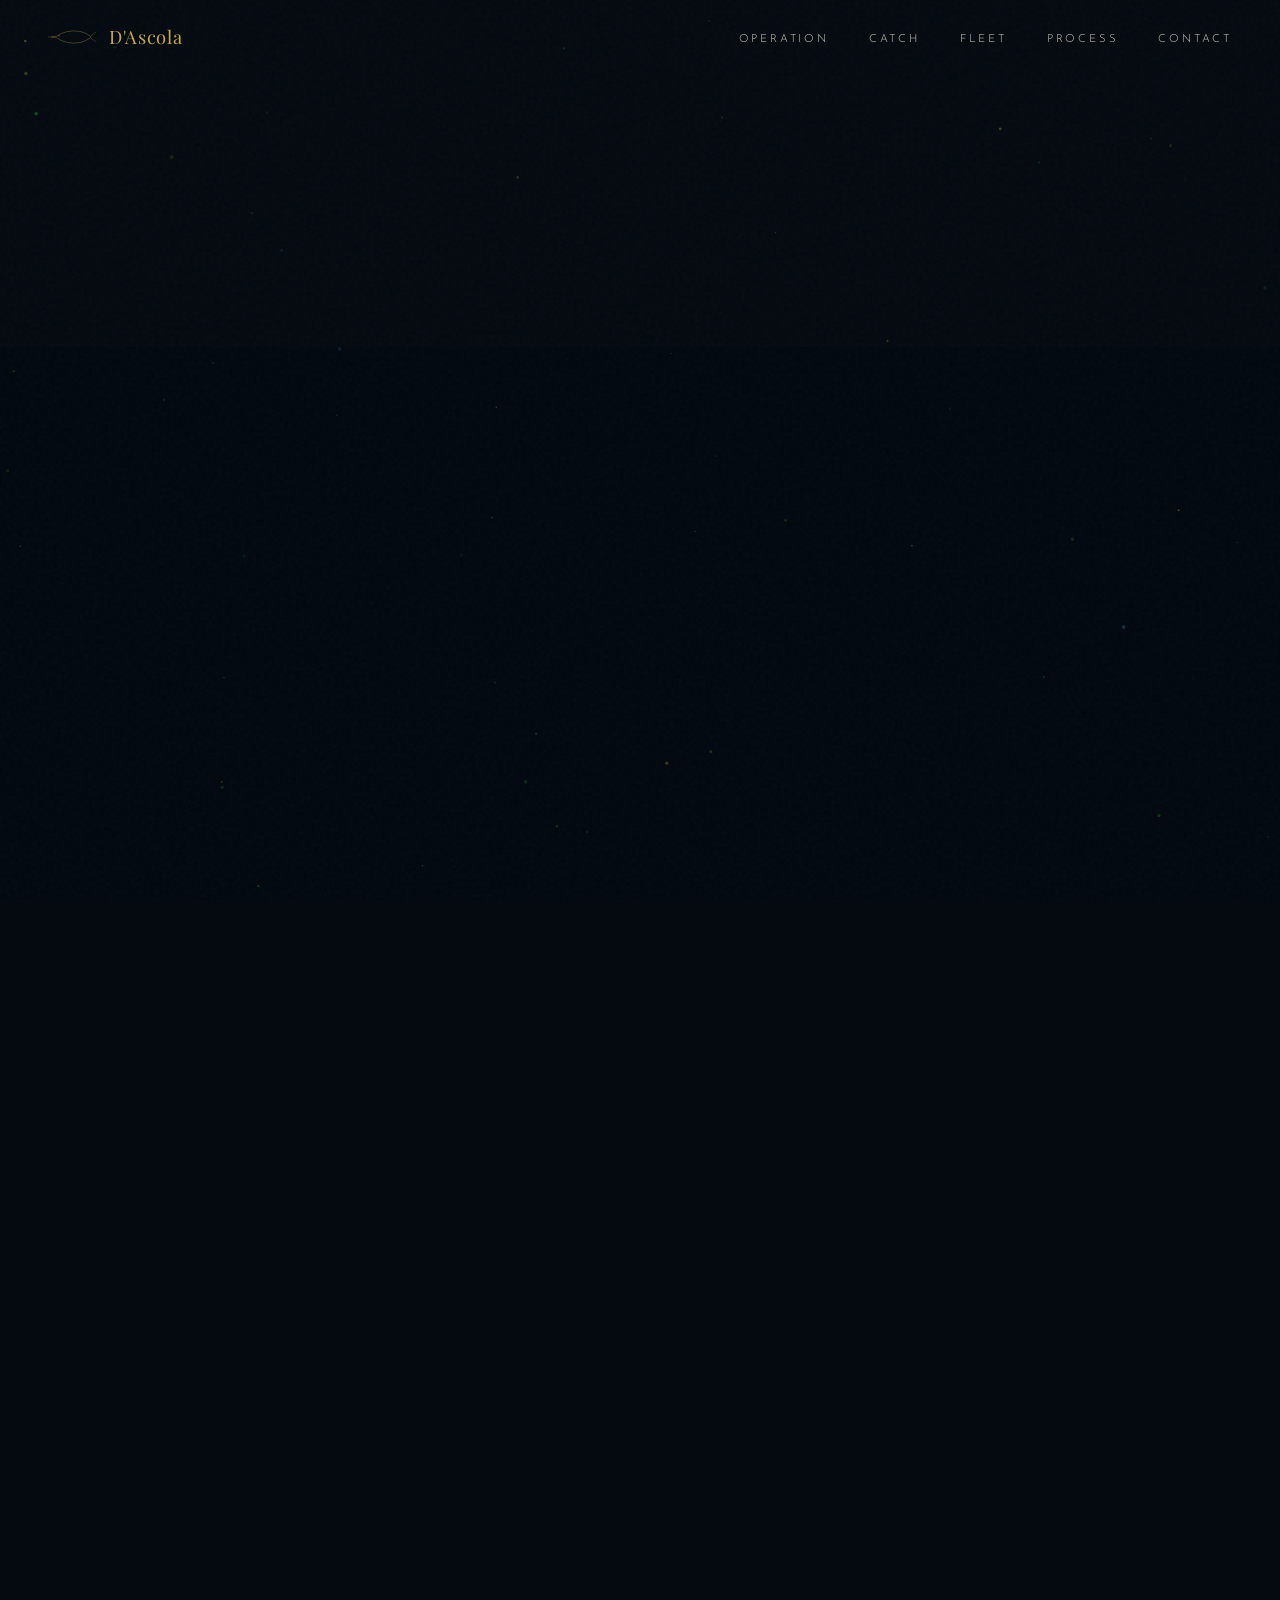
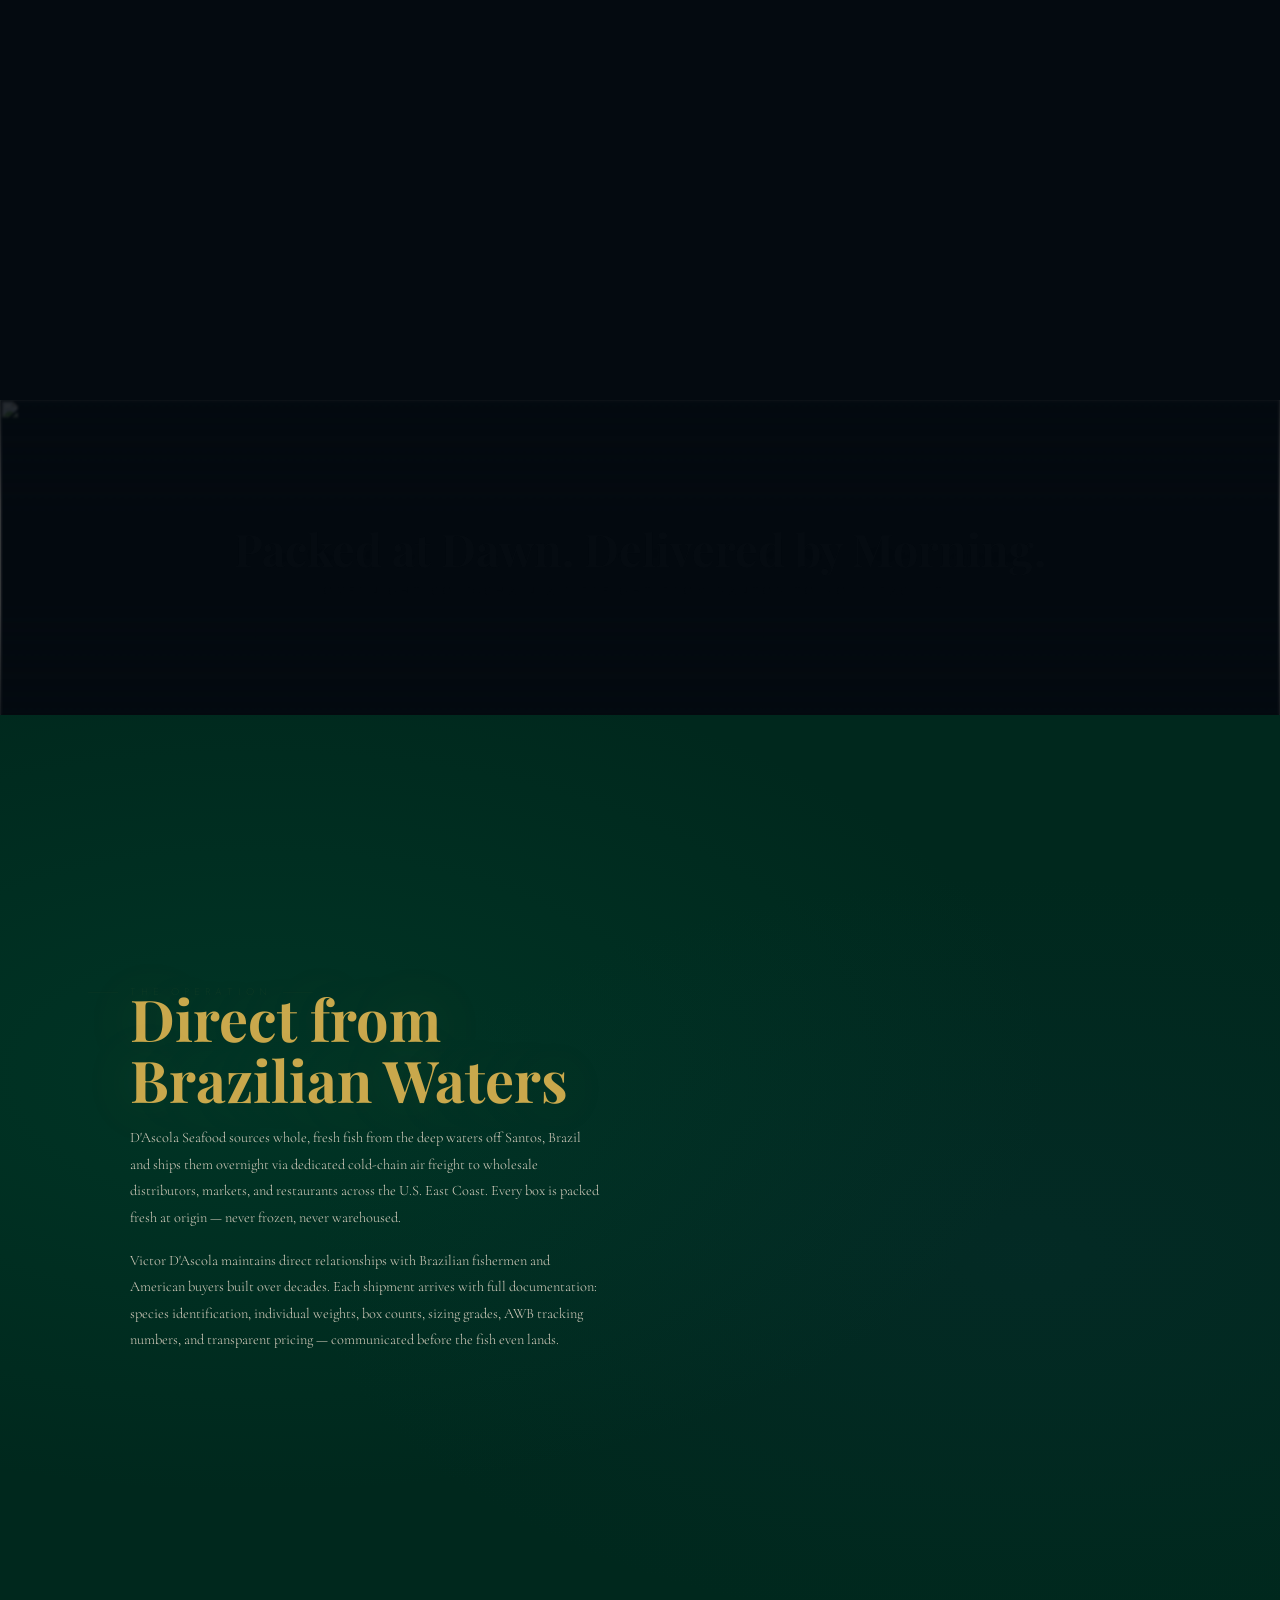
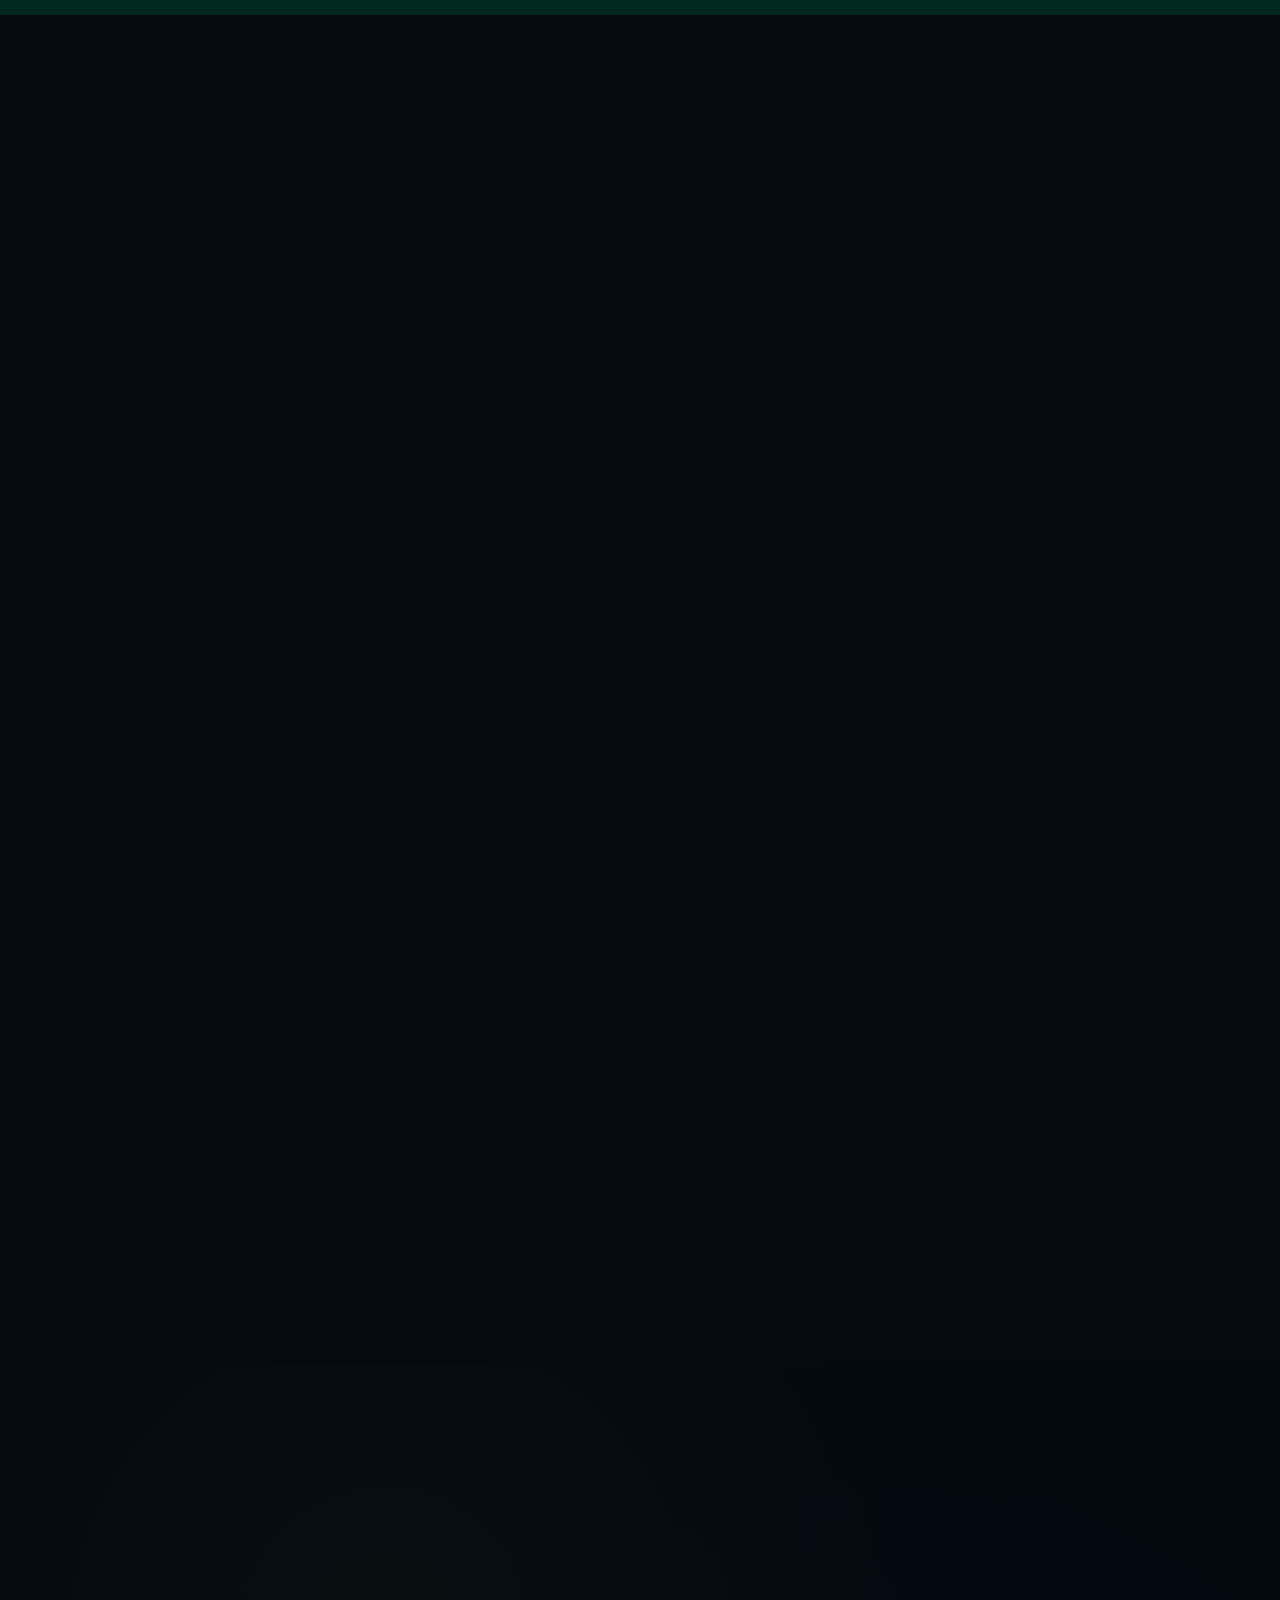
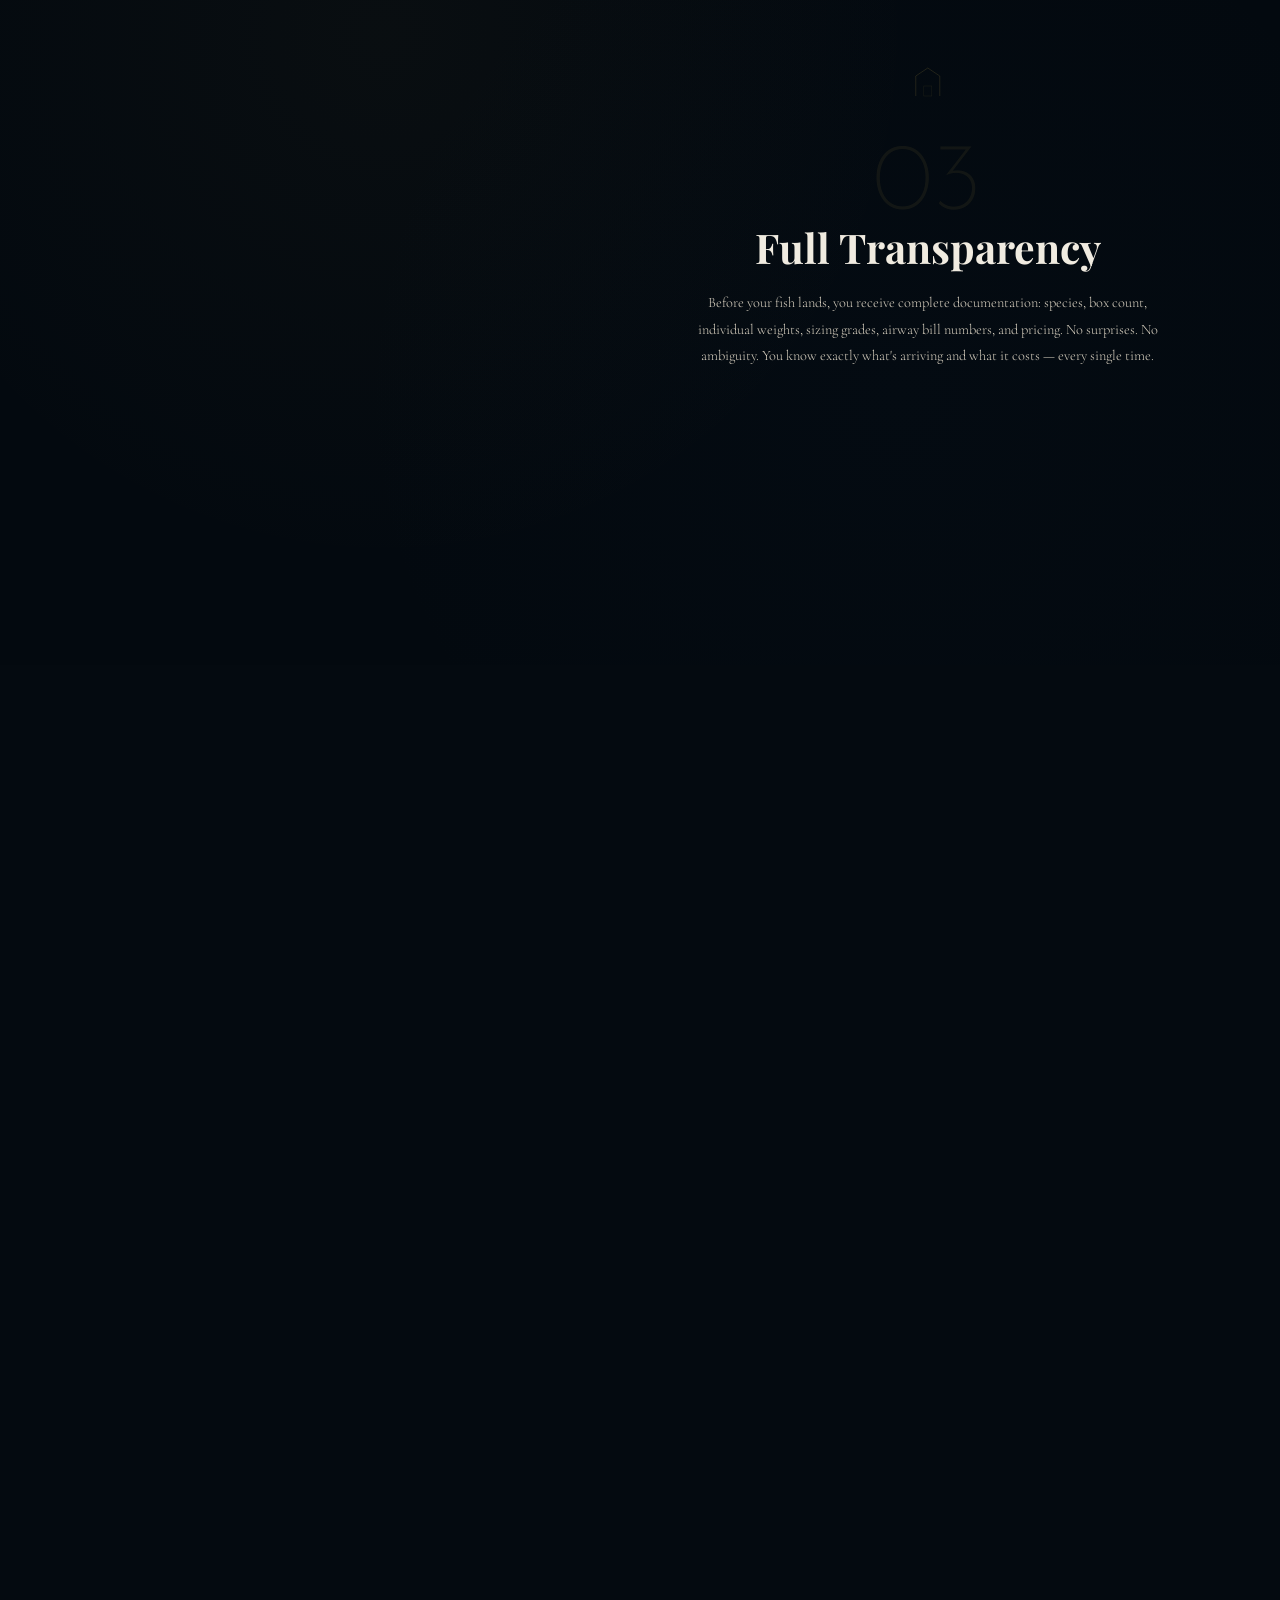
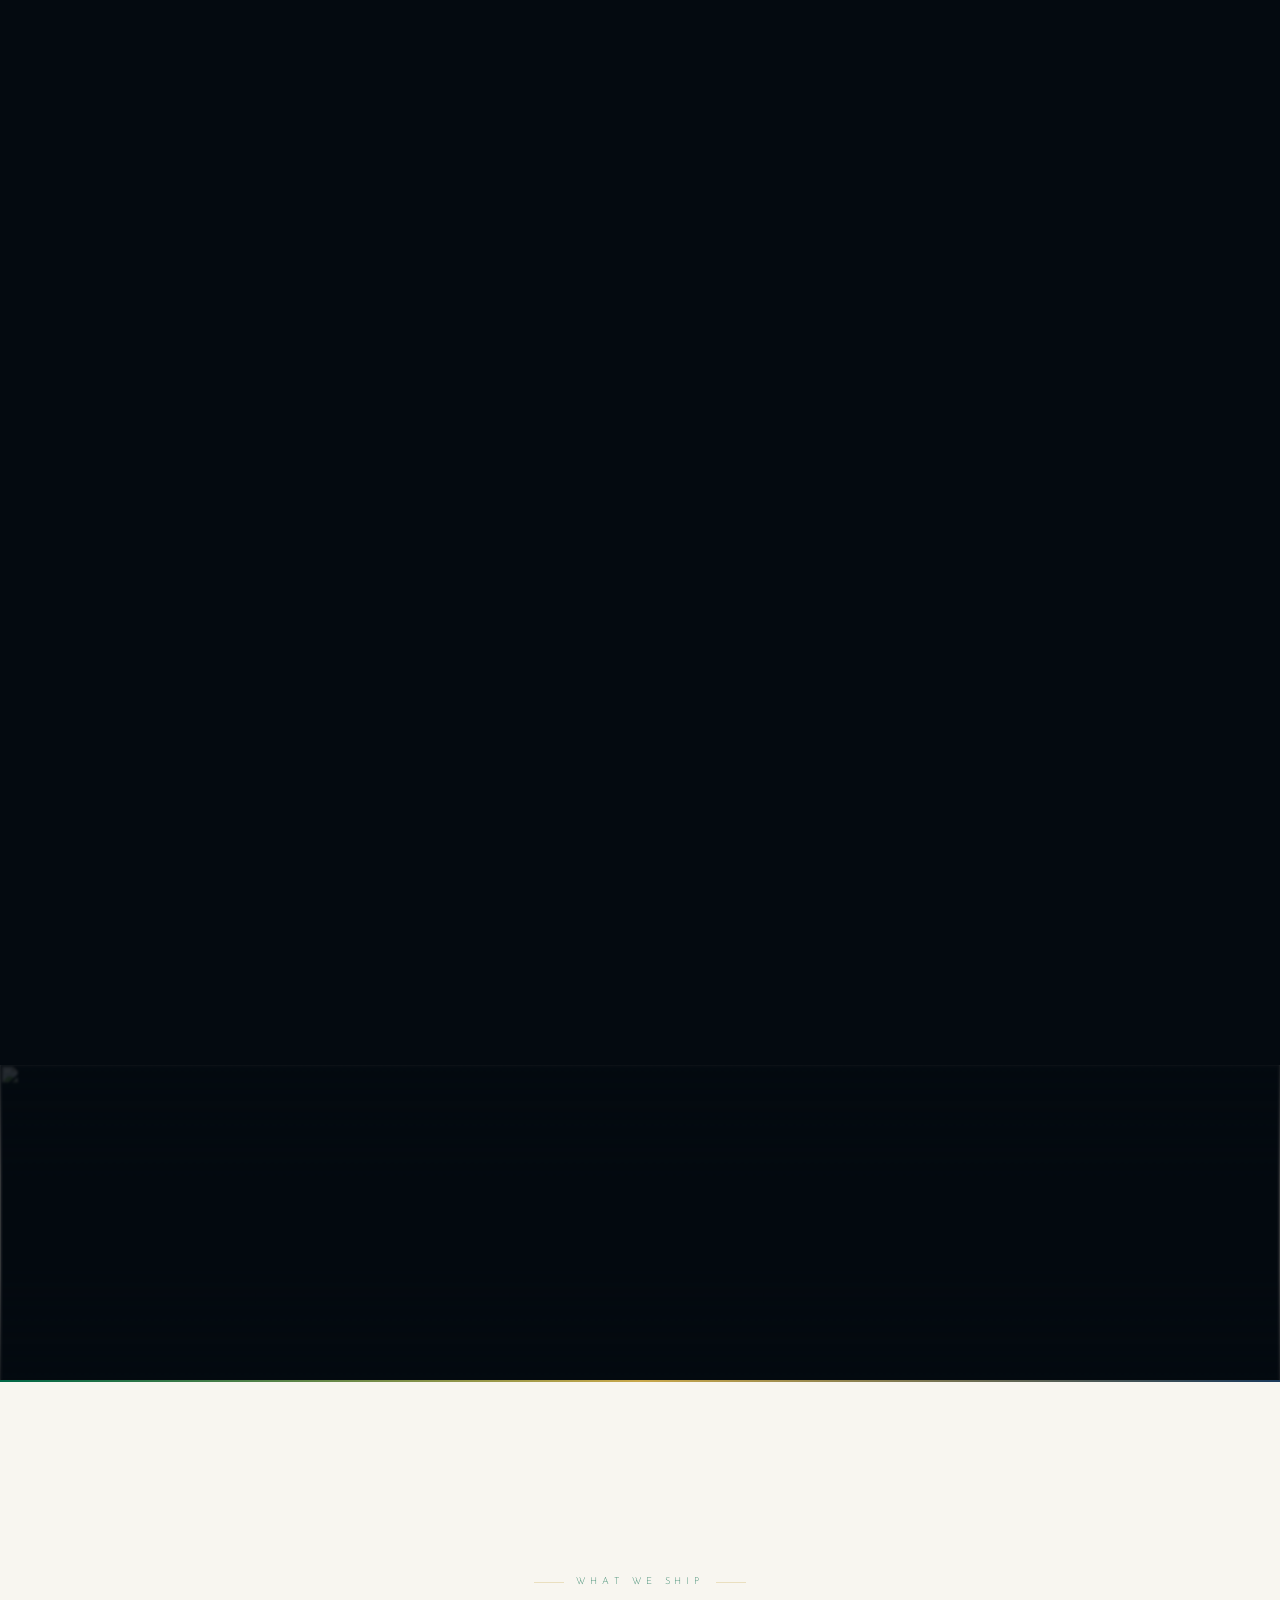
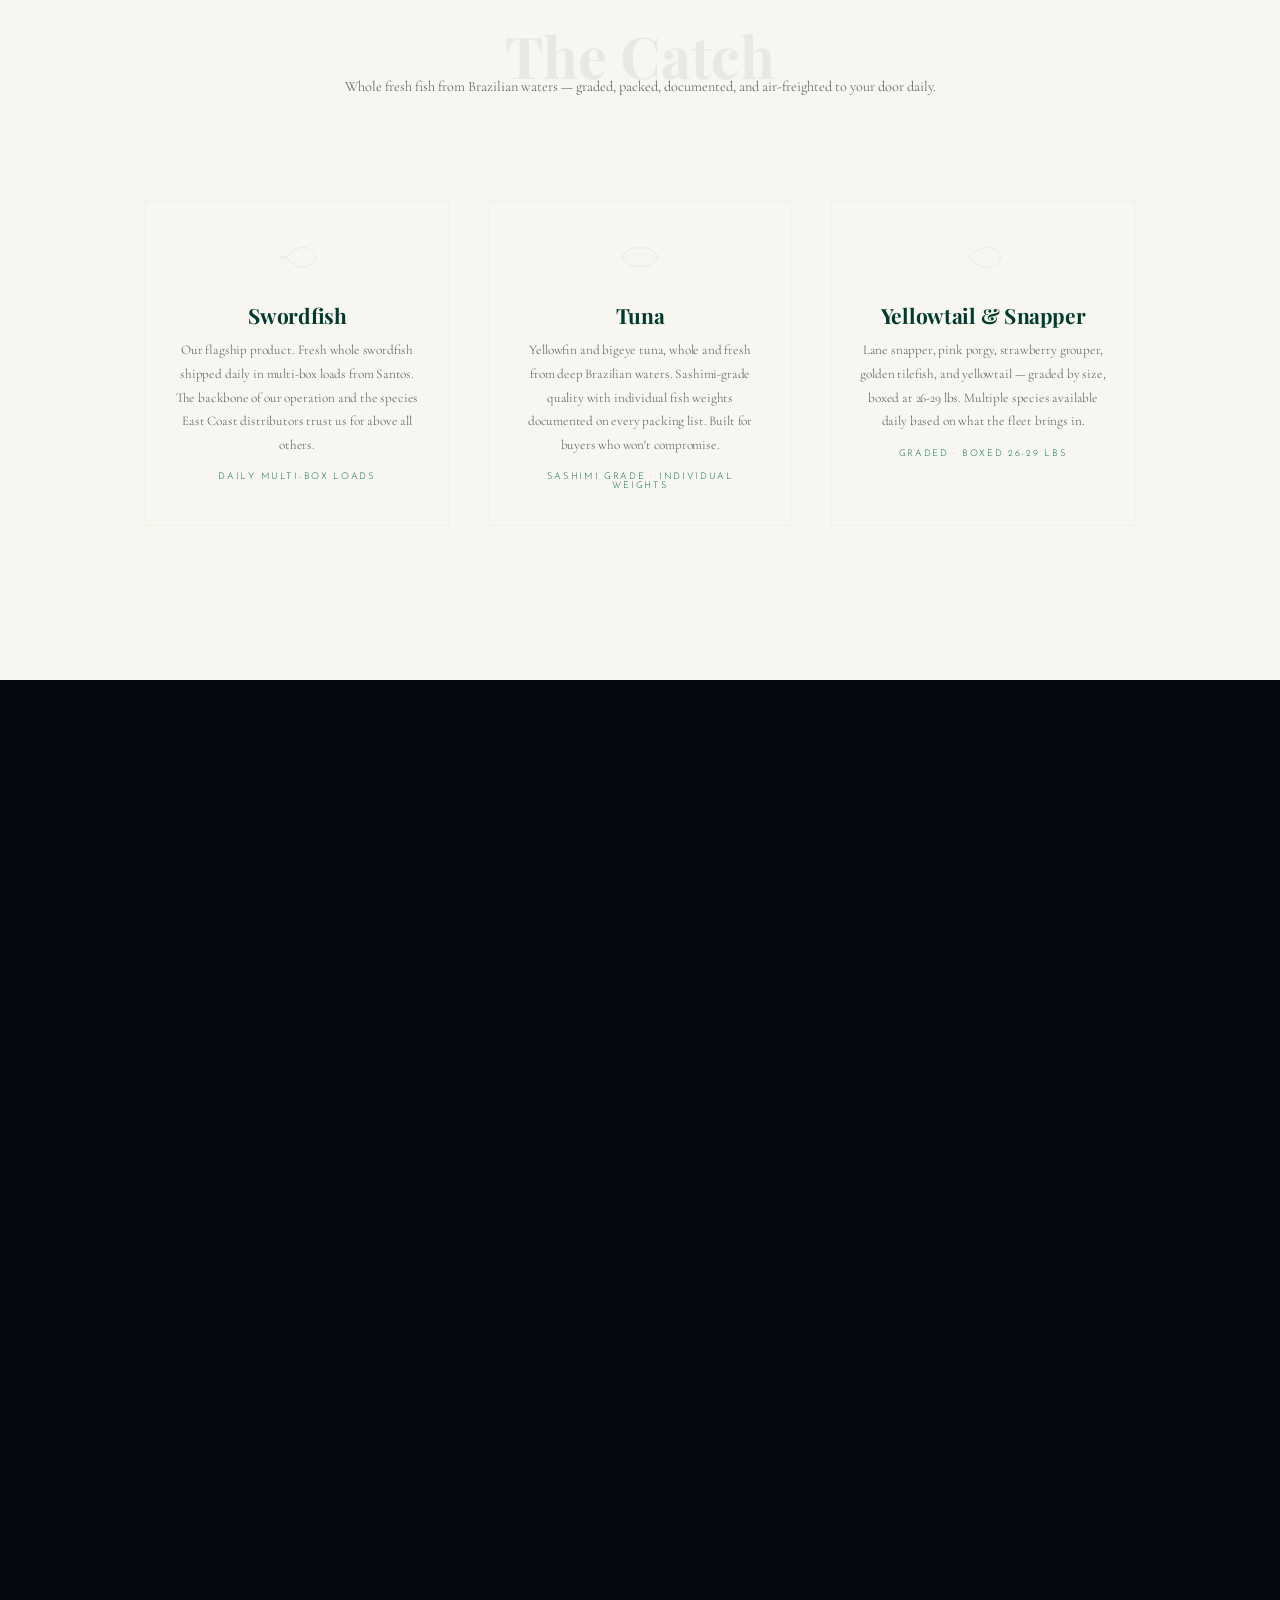
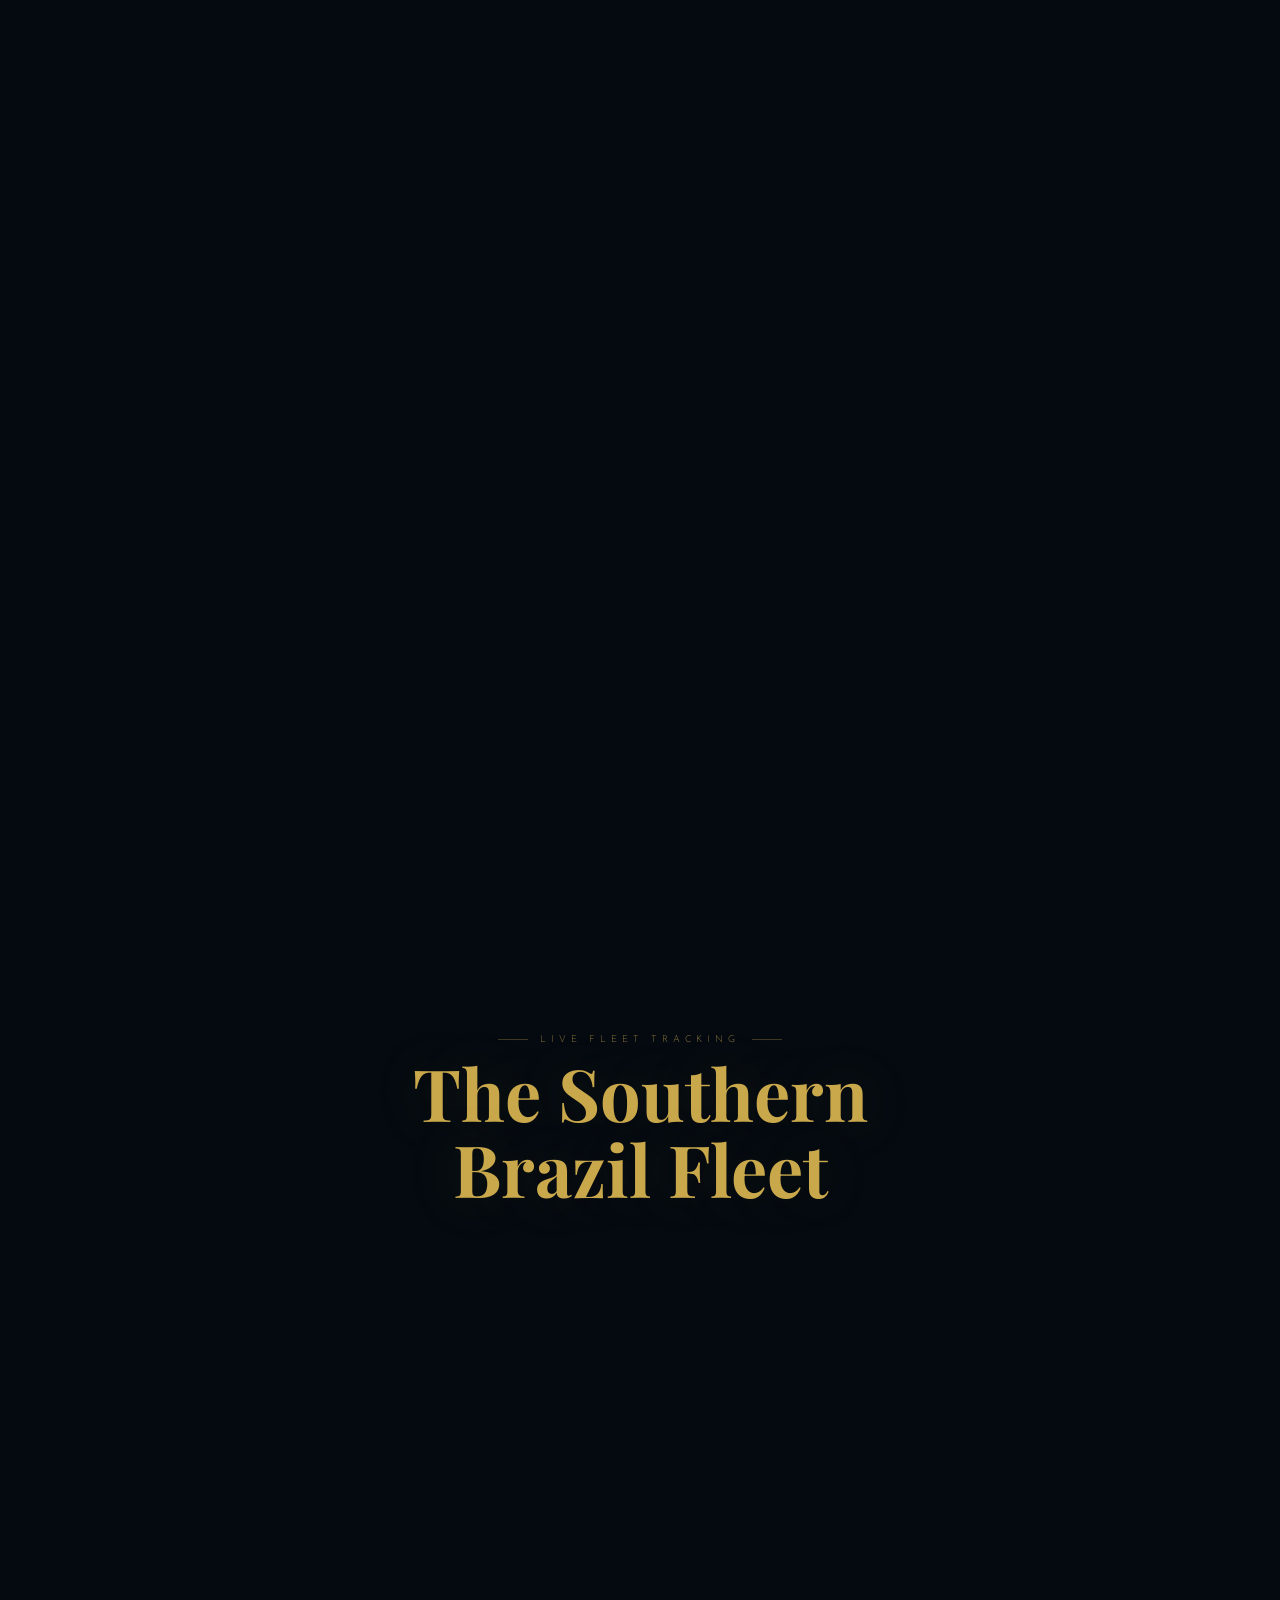
==== commit d5b00c3f: "Map starts at Values showing USA routes, Products occludes, then Santos zoom Major flow restructure:" ====
--- a/index.html
+++ b/index.html
@@ -1189,9 +1189,10 @@
   opacity: 0.5;
 }
 
-/* Products overlay — lighter to let map peek through more */
-#prods.map-overlay .sp {
-  background: rgba(245,237,216,0.88) !important;
+/* Products section — fully opaque, covers the map completely */
+#prods .sp {
+  position: relative;
+  z-index: 2;
 }
 
 /* Meet Our Fleet — interactive focus section */
@@ -1628,7 +1629,7 @@
 </div>
 
 <!-- Products Section -->
-<div class="ss map-overlay" id="prods" style="height:280vh">
+<div class="ss" id="prods" style="height:280vh">
   <div class="sp bg-c" id="prodP">
     <div class="sc" style="display:flex;flex-direction:column;align-items:center;gap:2.5rem">
       <div class="sc-c">
@@ -2042,26 +2043,18 @@
   var H = gsap.to(trk, { x: function() { return -(trk.scrollWidth - window.innerWidth); }, ease: 'none', scrollTrigger: { trigger: '#vals', start: 'top top', end: function() { return '+=' + ((trk.scrollWidth - window.innerWidth) * 2.5); }, pin: '#valP', scrub: 2.5, snap: { snapTo: 1 / (vcs.length - 1), duration: 0.6, ease: 'power1.inOut' }, invalidateOnRefresh: true, anticipatePin: 1 } });
   vcs.forEach(function(c) { gsap.to(c.querySelector('.vi'), { scrollTrigger: { trigger: c, containerAnimation: H, start: 'left 85%', end: 'left 40%', scrub: true }, opacity: 1, y: 0 }); });
 
-  // Products — content animation stays the same
-  var Pr = gsap.timeline({ scrollTrigger: { trigger: '#prods', start: 'top top', end: '+=180%', pin: '#prodP', scrub: 1, anticipatePin: 1 } });
-  Pr.to(V.s, { hue: 135, int: 0.06, spd: 0.08, sat: 0.3, duration: 0.08 }, 0);
-  Pr.fromTo('#prH', { opacity: 0, y: 30 }, { opacity: 1, y: 0, duration: 0.08 }, 0);
-  Pr.fromTo('#prP', { opacity: 0, y: 22 }, { opacity: 1, y: 0, duration: 0.08 }, 0.03);
-  gsap.utils.toArray('.pc').forEach(function(c, i) { Pr.fromTo(c, { opacity: 0, y: 40, scale: 0.97 }, { opacity: 1, y: 0, scale: 1, duration: 0.08 }, 0.08 + i * 0.05); });
-  Pr.to({}, { duration: 0.22 });
-  Pr.to('#prG', { opacity: 0, scale: 0.97, y: -15, duration: 0.06 });
-  Pr.to(V.s, { sat: 0.6, duration: 0.04 }, '<');
-
   // ============================================
-  // FLEET MAP — Fixed Background Layer Controller
-  // The map (#fleetBg) is position:fixed. We fade it in during Products
-  // exit and it persists as background through the rest of the site.
+  // FLEET MAP — Fixed Background Layer
+  // Fades in during Values, visible behind everything from here on.
+  // The map starts showing the USA + air routes (wide North America view),
+  // gets hidden by the opaque Products section, then returns after Products
+  // with a cinematic zoom down to Santos and the fishing grounds.
   // ============================================
 
-  // Start the fleet map rendering when we approach Products exit
+  // Start rendering the fleet map as Values section begins
   ScrollTrigger.create({
-    trigger: '#prods',
-    start: 'top 50%',
+    trigger: '#vals',
+    start: 'top 80%',
     onEnter: function() {
       if (window.fleetMapInstance) {
         window.fleetMapInstance.cm.resize();
@@ -2075,76 +2068,114 @@
     }
   });
 
-  // Fade in the fleet map as Products content fades out (last 20% of products scroll)
+  // Initial map state — zoomed into USA, showing air routes fanning out
+  // transform-origin at the US center so we see the network of destinations
+  // US center roughly at: lat 38, lon -96 → in our bounds (48 to -36 lat, -125 to -25 lon)
+  // x% = (-96 - (-125)) / (-25 - (-125)) = 29/100 = 29%
+  // y% = (48 - 38) / (48 - (-36)) = 10/84 = 12%
+  gsap.set('#fleetMap', { scale: 2.2, transformOrigin: '29% 12%', rotation: 0, x: '0%', y: '0%' });
+
+  // Fade in the map during the first half of Values horizontal scroll
   gsap.fromTo('#fleetBg',
     { opacity: 0 },
-    { opacity: 1, ease: 'power2.inOut',
+    { opacity: 1, ease: 'power2.out',
       scrollTrigger: {
-        trigger: '#prods',
-        start: 'bottom 120%',
-        end: 'bottom 80%',
+        trigger: '#vals',
+        start: 'top 30%',
+        end: 'top -20%',
         scrub: 1
       }
     }
   );
-  // Set initial map transform for the fade-in — orbital view
-  gsap.set('#fleetMap', { scale: 0.55, rotation: 2, transformOrigin: '78% 72%' });
 
   // Dim the veil geometry as the map takes over
-  gsap.to(V.s, { scrollTrigger: { trigger: '#prods', start: 'bottom 120%', end: 'bottom 50%', scrub: 1 }, hue: 210, int: 0.03, spd: 0.04, chaos: 0.01 });
+  gsap.to(V.s, { scrollTrigger: { trigger: '#vals', start: 'top 30%', end: 'top -50%', scrub: 1 }, hue: 210, int: 0.03, spd: 0.04, chaos: 0.01 });
+
+  // During Values scroll, slowly zoom out from USA to show more of the Americas
+  gsap.to('#fleetMap', {
+    scale: 1.6, ease: 'none',
+    scrollTrigger: { trigger: '#vals', start: 'top top', end: 'bottom top', scrub: 1 }
+  });
+
+  // ============================================
+  // PRODUCTS — Opaque white section fully covers the map
+  // The map keeps rendering behind but is invisible.
+  // ============================================
+  var Pr = gsap.timeline({ scrollTrigger: { trigger: '#prods', start: 'top top', end: '+=180%', pin: '#prodP', scrub: 1, anticipatePin: 1 } });
+  Pr.to(V.s, { hue: 135, int: 0.06, spd: 0.08, sat: 0.3, duration: 0.08 }, 0);
+  Pr.fromTo('#prH', { opacity: 0, y: 30 }, { opacity: 1, y: 0, duration: 0.08 }, 0);
+  Pr.fromTo('#prP', { opacity: 0, y: 22 }, { opacity: 1, y: 0, duration: 0.08 }, 0.03);
+  gsap.utils.toArray('.pc').forEach(function(c, i) { Pr.fromTo(c, { opacity: 0, y: 40, scale: 0.97 }, { opacity: 1, y: 0, scale: 1, duration: 0.08 }, 0.08 + i * 0.05); });
+  Pr.to({}, { duration: 0.22 });
+  Pr.to('#prG', { opacity: 0, scale: 0.97, y: -15, duration: 0.06 });
+  Pr.to(V.s, { sat: 0.6, duration: 0.04 }, '<');
+
+  // While Products is showing, reposition the map camera to a wide Atlantic view
+  // so when Products scrolls away, we see the full route from USA → Santos
+  gsap.to('#fleetMap', {
+    scale: 1.0, transformOrigin: '50% 50%', x: '0%', y: '0%', rotation: 0,
+    ease: 'none',
+    scrollTrigger: { trigger: '#prods', start: 'top top', end: 'bottom top', scrub: 1 }
+  });
 
   // ============================================
   // MEET OUR FLEET — Cinematic camera journey
-  // 600vh pinned section with the map fully visible behind it.
+  // Map returns from behind Products. Camera starts at full Atlantic view,
+  // zooms down to Santos, shows the fleet, invites vessel exploration,
+  // then settles as persistent background.
   // ============================================
   var Fl = gsap.timeline({ scrollTrigger: {
     trigger: '#meetFleet', start: 'top top', end: '+=500%',
     pin: '#meetFleetP', scrub: 1, anticipatePin: 1
   }});
 
-  // Phase 1 (0 → 0.12): Orbital arrival — zoomed out, fading in title
-  Fl.to('#fleetMap', { scale: 0.65, rotation: 1.2, duration: 0.12, ease: 'power2.out' }, 0);
-  Fl.fromTo('#flA', { opacity: 0, y: 20 }, { opacity: 1, y: 0, duration: 0.06 }, 0.04);
-  Fl.fromTo('#flH', { opacity: 0, y: 40 }, { opacity: 1, y: 0, duration: 0.08 }, 0.06);
-  Fl.fromTo('#flP', { opacity: 0, y: 20 }, { opacity: 0.7, y: 0, duration: 0.06 }, 0.10);
-
-  // Phase 2 (0.12 → 0.28): Descend through atmosphere — zoom toward the Atlantic
-  Fl.to('#fleetMap', { scale: 0.85, rotation: 0.5, duration: 0.16, ease: 'power1.inOut' }, 0.12);
-
-  // Phase 3 (0.28 → 0.40): Title fades, camera pushes into fishing grounds
-  Fl.to('#fleetTitle', { opacity: 0, scale: 0.95, duration: 0.08 }, 0.28);
-  Fl.to('#fleetMap', { scale: 1.15, rotation: 0, duration: 0.12, ease: 'power2.inOut' }, 0.28);
-
-  // Phase 4 (0.40 → 0.52): Deep zoom into Santos / vessel cluster
-  Fl.to('#fleetMap', { scale: 2.0, x: '-15%', y: '-8%', duration: 0.12, ease: 'power2.inOut' }, 0.40);
-  Fl.fromTo('#fleetRoster', { opacity: 0, x: -15 }, { opacity: 1, x: 0, duration: 0.08 }, 0.44);
-  Fl.fromTo('#flSt', { opacity: 0, y: -10 }, { opacity: 1, y: 0, duration: 0.06 }, 0.46);
-
-  // Phase 5 (0.52 → 0.68): Hold on close-up — "Meet Our Fleet" invite appears
-  Fl.to('#fleetMap', { scale: 2.15, x: '-17%', y: '-6%', duration: 0.16, ease: 'none' }, 0.52);
-  Fl.fromTo('#flLeg', { opacity: 0 }, { opacity: 1, duration: 0.06 }, 0.54);
-  Fl.fromTo('#fleetInvite', { opacity: 0, y: 30 }, { opacity: 1, y: 0, duration: 0.08, ease: 'power2.out' }, 0.56);
-
-  // Phase 6 (0.68 → 0.80): Pull back to reveal full network — air routes visible
-  Fl.to('#fleetInvite', { opacity: 0, duration: 0.04 }, 0.68);
-  Fl.to('#fleetMap', { scale: 1.0, x: '0%', y: '0%', rotation: 0, duration: 0.12, ease: 'power2.inOut' }, 0.68);
-
-  // Phase 7 (0.80 → 0.90): Hold on full network view
-  Fl.to('#fleetRoster', { opacity: 0, duration: 0.04 }, 0.82);
-  Fl.to('#flSt', { opacity: 0, duration: 0.04 }, 0.82);
-  Fl.to('#flLeg', { opacity: 0, duration: 0.04 }, 0.82);
-  Fl.to({}, { duration: 0.10 });
-
-  // Phase 8 (0.90 → 1.0): Settle to a calm wide view — map stays visible as background
-  Fl.to('#fleetMap', { scale: 1.0, x: '0%', y: '0%', rotation: 0, duration: 0.10, ease: 'power2.out' }, 0.90);
+  // Phase 1 (0 → 0.10): Full Atlantic view — title fades in, air routes visible
+  Fl.fromTo('#flA', { opacity: 0, y: 20 }, { opacity: 1, y: 0, duration: 0.05 }, 0.02);
+  Fl.fromTo('#flH', { opacity: 0, y: 40 }, { opacity: 1, y: 0, duration: 0.06 }, 0.04);
+  Fl.fromTo('#flP', { opacity: 0, y: 20 }, { opacity: 0.7, y: 0, duration: 0.05 }, 0.08);
+
+  // Phase 2 (0.10 → 0.25): Camera sweeps south — from USA toward Santos
+  // Push transform-origin toward Santos: lat -24, lon -46
+  // x% = (-46 - (-125)) / 100 = 79/100 = 79%
+  // y% = (48 - (-24)) / 84 = 72/84 = 86%
+  Fl.to('#fleetMap', { scale: 1.3, transformOrigin: '79% 86%', duration: 0.15, ease: 'power2.inOut' }, 0.10);
+
+  // Phase 3 (0.25 → 0.38): Title fades, camera zooms into Santos region
+  Fl.to('#fleetTitle', { opacity: 0, scale: 0.95, duration: 0.06 }, 0.25);
+  Fl.to('#fleetMap', { scale: 2.2, duration: 0.13, ease: 'power2.inOut' }, 0.25);
+
+  // Phase 4 (0.38 → 0.50): Deep zoom — Santos close-up, vessels visible
+  Fl.to('#fleetMap', { scale: 3.0, duration: 0.12, ease: 'power2.inOut' }, 0.38);
+  Fl.fromTo('#fleetRoster', { opacity: 0, x: -15 }, { opacity: 1, x: 0, duration: 0.06 }, 0.42);
+  Fl.fromTo('#flSt', { opacity: 0, y: -10 }, { opacity: 1, y: 0, duration: 0.05 }, 0.44);
+
+  // Phase 5 (0.50 → 0.65): Hold on close-up — "Meet Our Fleet" invite
+  Fl.to('#fleetMap', { scale: 3.2, duration: 0.15, ease: 'none' }, 0.50);
+  Fl.fromTo('#flLeg', { opacity: 0 }, { opacity: 1, duration: 0.05 }, 0.52);
+  Fl.fromTo('#fleetInvite', { opacity: 0, y: 30 }, { opacity: 1, y: 0, duration: 0.06, ease: 'power2.out' }, 0.54);
+
+  // Phase 6 (0.65 → 0.78): Pull back to show Santos + fishing waters on right side
+  Fl.to('#fleetInvite', { opacity: 0, duration: 0.03 }, 0.65);
+  Fl.to('#fleetMap', { scale: 1.8, transformOrigin: '72% 80%', duration: 0.13, ease: 'power2.inOut' }, 0.65);
+
+  // Phase 7 (0.78 → 0.88): Settle at the persistent background view
+  // Show Santos region on one side, fishing waters visible — this is the view
+  // that persists behind How We Work and Trust sections
+  Fl.to('#fleetRoster', { opacity: 0, duration: 0.03 }, 0.80);
+  Fl.to('#flSt', { opacity: 0, duration: 0.03 }, 0.80);
+  Fl.to('#flLeg', { opacity: 0, duration: 0.03 }, 0.80);
+  Fl.to('#fleetMap', { scale: 1.4, transformOrigin: '65% 75%', duration: 0.10, ease: 'power2.out' }, 0.80);
+
+  // Phase 8 (0.88 → 1.0): Hold — map stays as background
+  Fl.to({}, { duration: 0.12 });
 
   // ============================================
   // HOW WE WORK — Overlays the fleet map background
-  // The map stays visible but dimmed behind the translucent overlay.
+  // Map stays visible but dimmed behind the translucent overlay.
   // ============================================
   var W = gsap.timeline({ scrollTrigger: { trigger: '#hww', start: 'top top', end: '+=150%', pin: '#hwP', scrub: 1, anticipatePin: 1 } });
   // Subtle map camera drift during this section
-  gsap.to('#fleetMap', { scale: 1.05, x: '2%', y: '-1%', ease: 'none', scrollTrigger: { trigger: '#hww', start: 'top top', end: 'bottom top', scrub: 1 } });
+  gsap.to('#fleetMap', { scale: 1.5, transformOrigin: '60% 70%', ease: 'none', scrollTrigger: { trigger: '#hww', start: 'top top', end: 'bottom top', scrub: 1 } });
   W.to(V.s, { hue: 175, int: 0.04, spd: 0.06, chaos: 0.01, duration: 0.08 }, 0);
   W.fromTo('#hwA', { opacity: 0, y: 15 }, { opacity: 1, y: 0, duration: 0.06 }, 0);
   W.fromTo('#hwH', { opacity: 0, y: 30 }, { opacity: 1, y: 0, duration: 0.08 }, 0.02);
@@ -2154,7 +2185,7 @@
 
   // Trust section — map still visible, subtle drift continues
   var Tr = gsap.timeline({ scrollTrigger: { trigger: '#trust', start: 'top top', end: '+=100%', pin: '#trustP', scrub: 1, anticipatePin: 1 } });
-  gsap.to('#fleetMap', { scale: 1.1, x: '-2%', y: '1%', ease: 'none', scrollTrigger: { trigger: '#trust', start: 'top top', end: 'bottom top', scrub: 1 } });
+  gsap.to('#fleetMap', { scale: 1.6, transformOrigin: '55% 65%', ease: 'none', scrollTrigger: { trigger: '#trust', start: 'top top', end: 'bottom top', scrub: 1 } });
   Tr.to(V.s, { hue: 90, int: 0.15, spd: 0.1, chaos: 0.02, duration: 0.08 }, 0);
   Tr.fromTo('#trA', { opacity: 0, y: 15 }, { opacity: 1, y: 0, duration: 0.06 }, 0);
   Tr.fromTo('#trH', { opacity: 0, y: 30 }, { opacity: 1, y: 0, duration: 0.08 }, 0.02);
@@ -2200,7 +2231,7 @@
 var fm = new FleetMap('#fleetMap', {
   title: "D'Ascola Seafood",
   subtitle: 'Est. 1893 · Santos, Brazil',
-  bounds: { latN: 46, latS: -36, lonW: -122, lonE: -25 },
+  bounds: { latN: 48, latS: -36, lonW: -125, lonE: -25 },
   vessels: data.vessels,
   ports: data.ports,
   routes: data.routes,
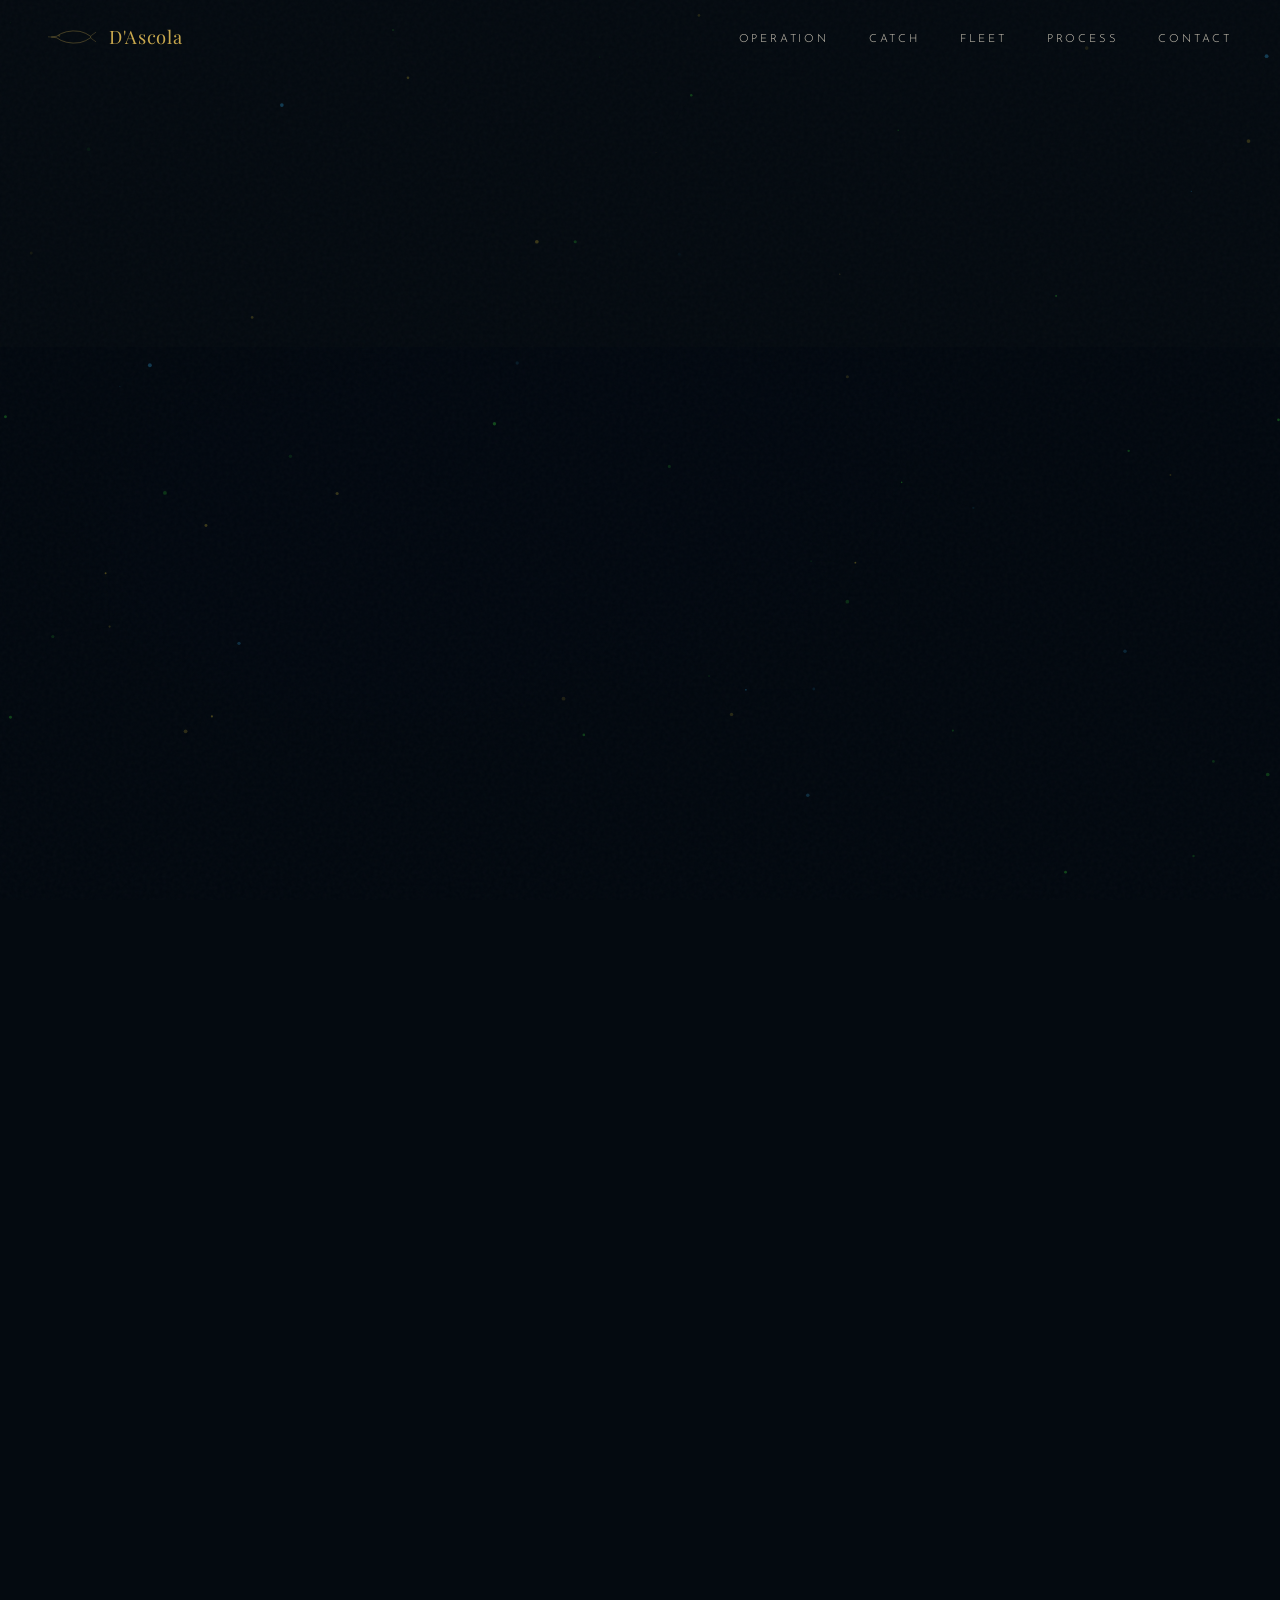
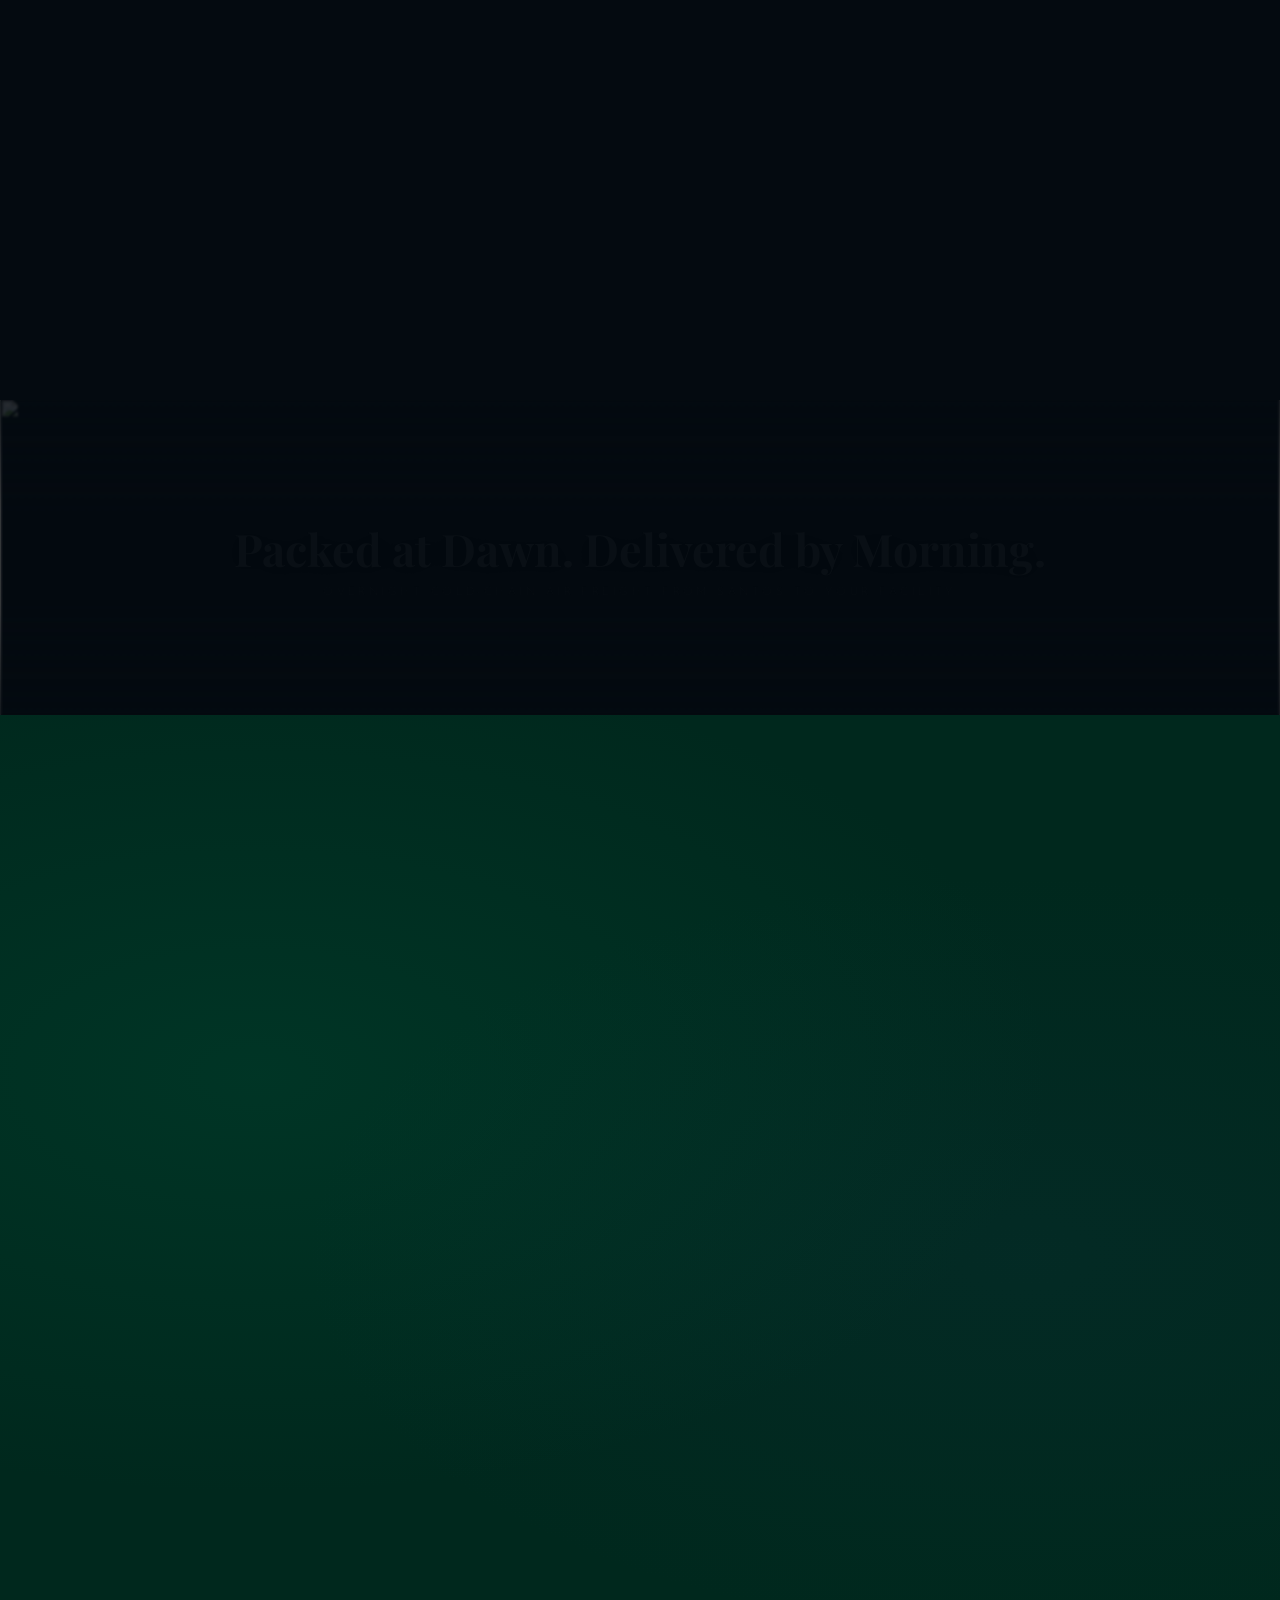
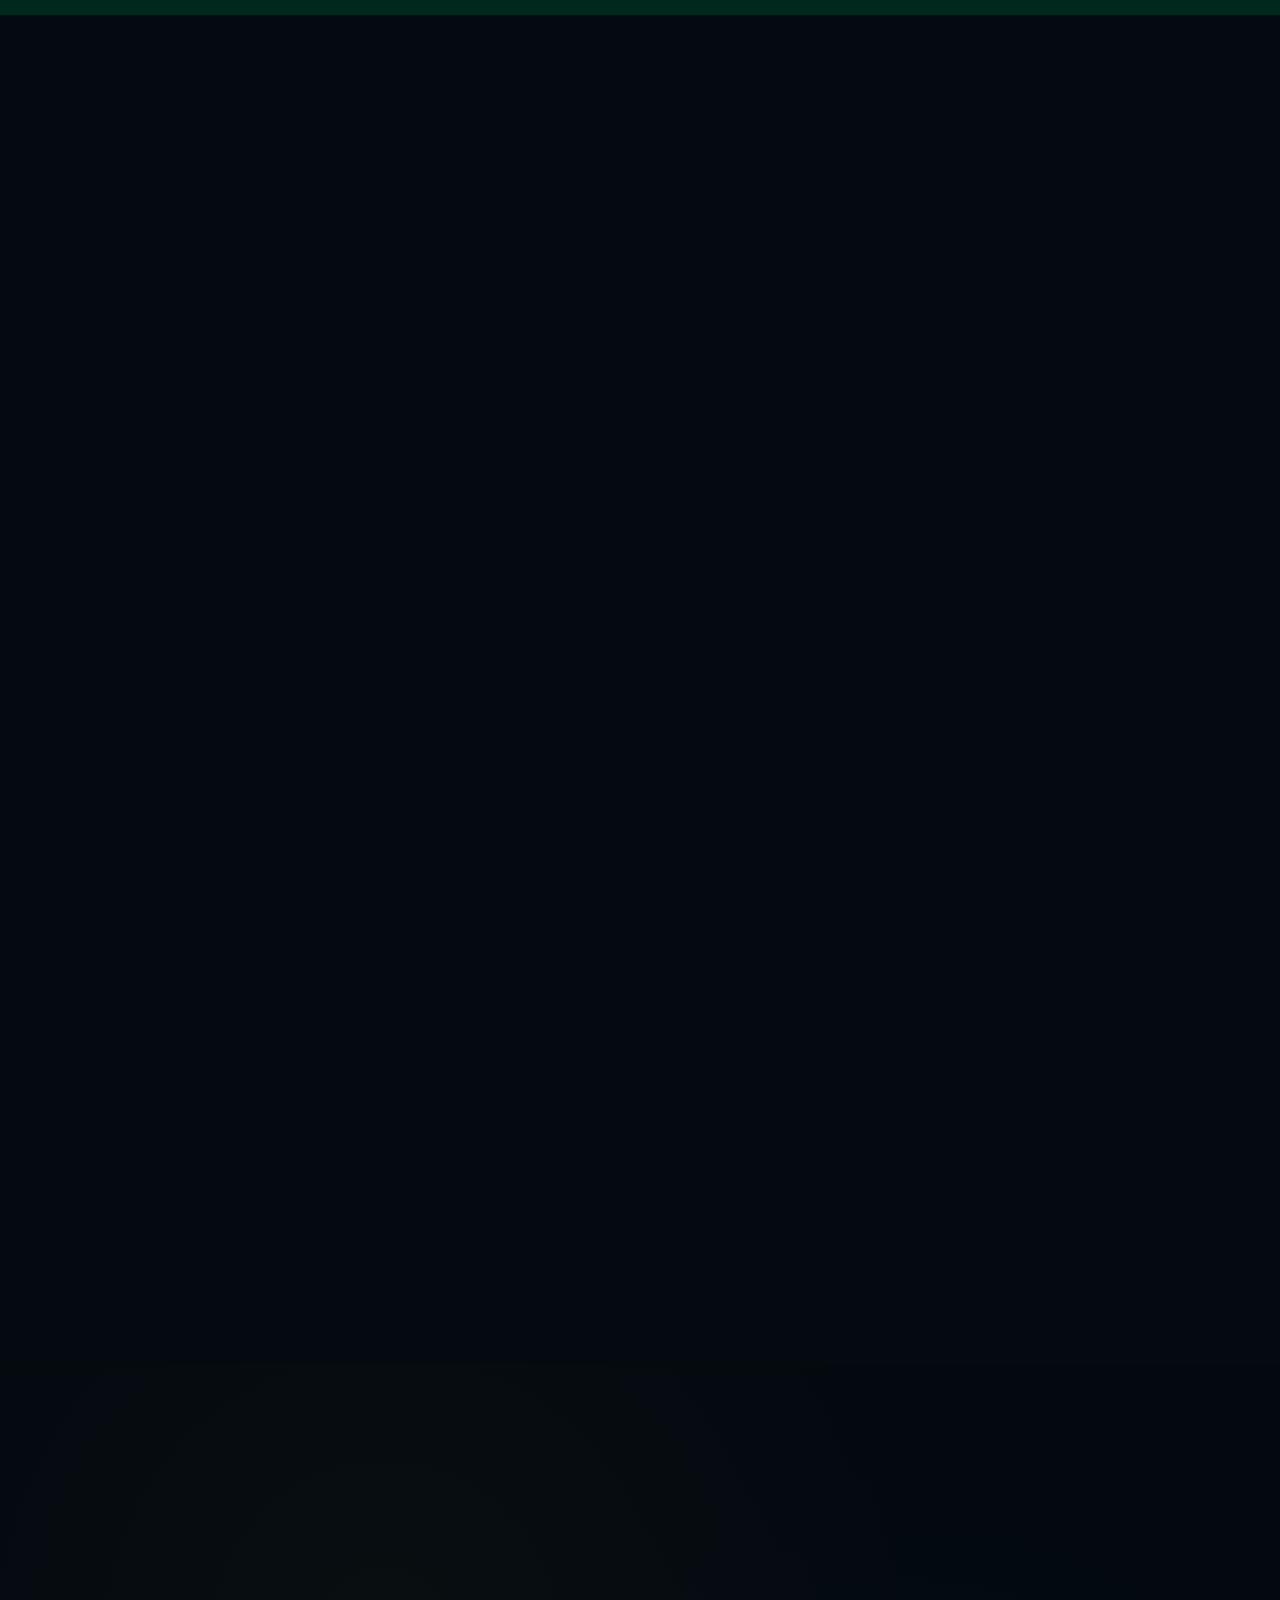
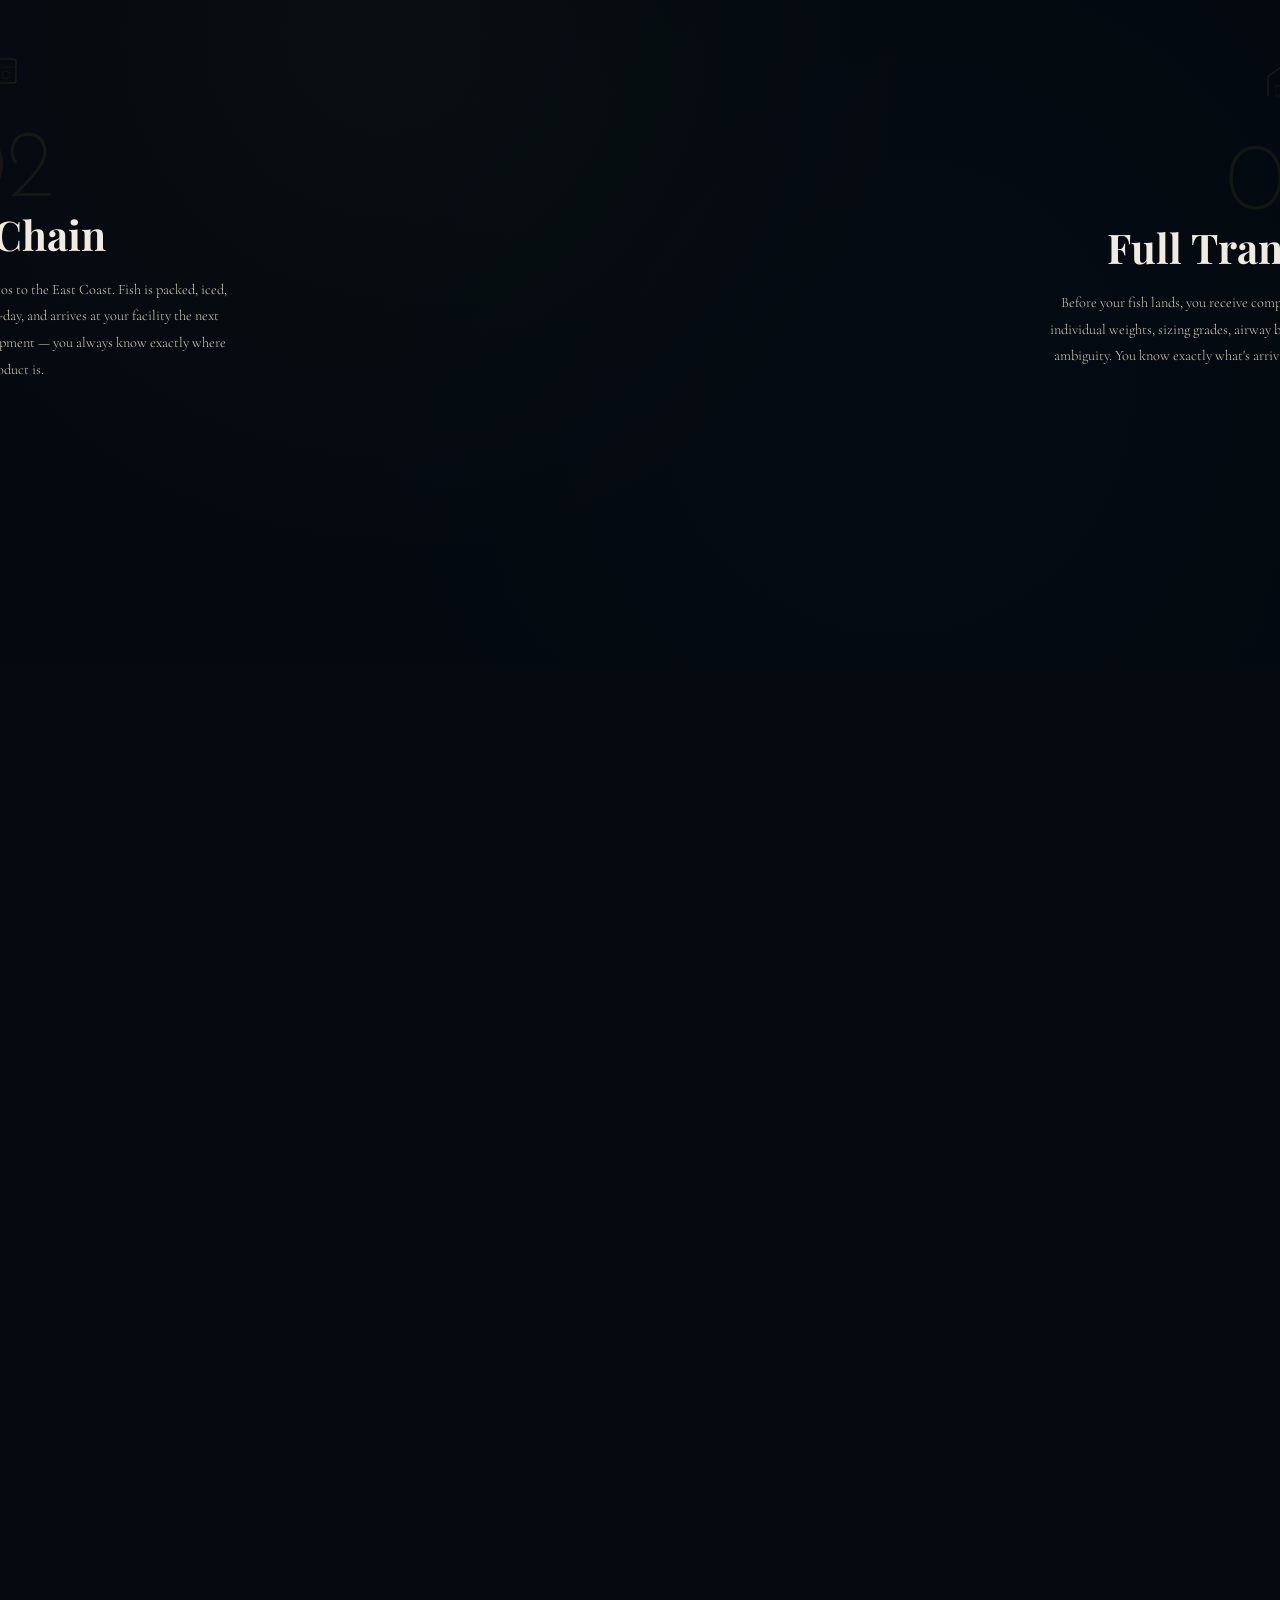
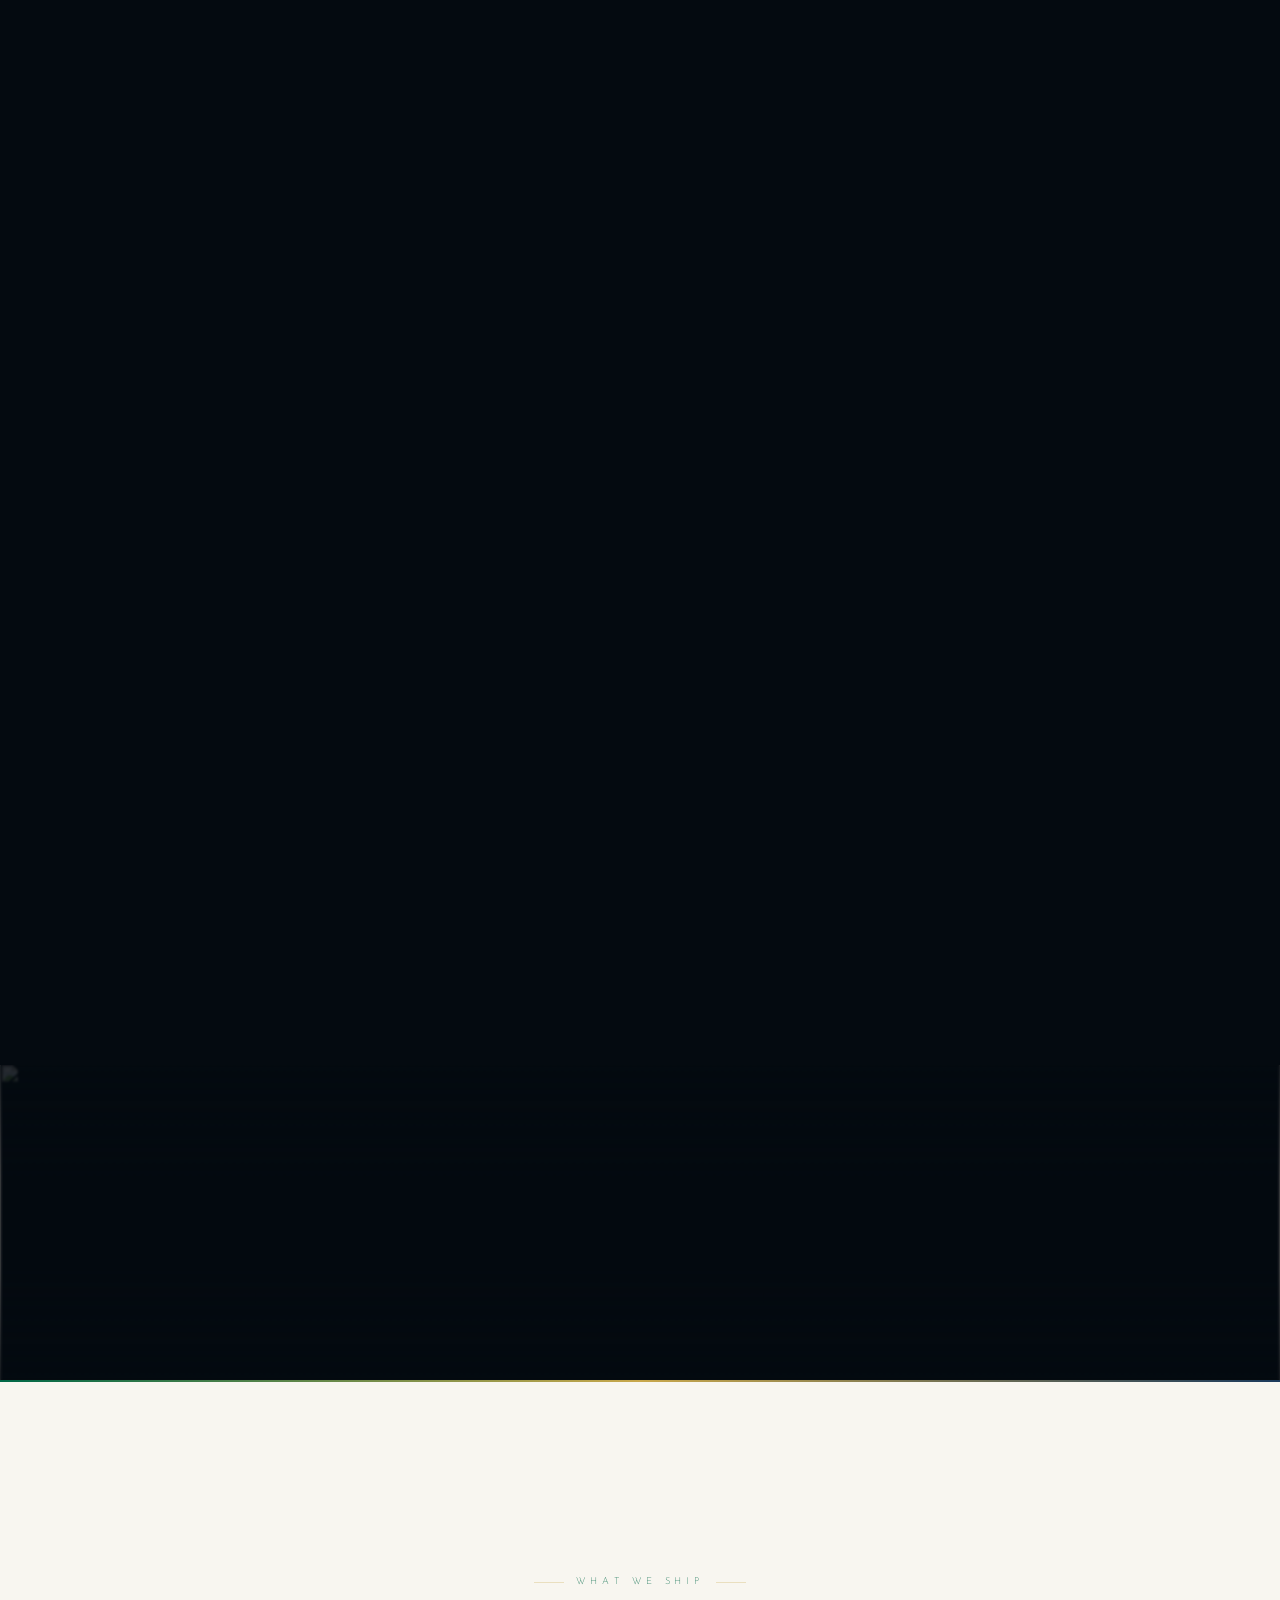
==== commit 095633ea: "Add USA land mass, fix map visibility, animate air freight planes Critical fixes: - Added complete U" ====
--- a/index.html
+++ b/index.html
@@ -440,6 +440,7 @@
     radial-gradient(ellipse at 80% 60%, rgba(27,58,92,0.12), transparent 50%);
 }
 .bg-d { background: rgba(4,10,16,0.95); }
+#valP.bg-d { background: rgba(4,10,16,0.55); backdrop-filter: blur(6px); -webkit-backdrop-filter: blur(6px); }
 .bg-d::before {
   content: '';
   position: absolute;
@@ -2045,10 +2046,15 @@
 
   // ============================================
   // FLEET MAP — Fixed Background Layer
-  // Fades in during Values, visible behind everything from here on.
-  // The map starts showing the USA + air routes (wide North America view),
-  // gets hidden by the opaque Products section, then returns after Products
-  // with a cinematic zoom down to Santos and the fishing grounds.
+  // Fades in during Values showing USA + air routes,
+  // gets hidden by Products (opaque white), then returns
+  // with a cinematic sweep down to Santos.
+  //
+  // Camera math: the map canvas covers bounds
+  //   latN:48, latS:-36, lonW:-125, lonE:-25
+  // We use scale + x/y translation to "fly" the camera.
+  // transformOrigin is always 'center center'.
+  // x/y are pixel offsets that shift the viewport.
   // ============================================
 
   // Start rendering the fleet map as Values section begins
@@ -2068,21 +2074,21 @@
     }
   });
 
-  // Initial map state — zoomed into USA, showing air routes fanning out
-  // transform-origin at the US center so we see the network of destinations
-  // US center roughly at: lat 38, lon -96 → in our bounds (48 to -36 lat, -125 to -25 lon)
-  // x% = (-96 - (-125)) / (-25 - (-125)) = 29/100 = 29%
-  // y% = (48 - 38) / (48 - (-36)) = 10/84 = 12%
-  gsap.set('#fleetMap', { scale: 2.2, transformOrigin: '29% 12%', rotation: 0, x: '0%', y: '0%' });
-
-  // Fade in the map during the first half of Values horizontal scroll
+  // Initial map state — zoomed into USA showing air routes
+  // At scale 2.0, the map is 2x its container. We shift it so
+  // the USA (upper-left quadrant of the full map) is centered.
+  // USA center ~lat 38, lon -96 maps to roughly 29%, 12% of canvas.
+  // To center that point: x = (50% - 29%) * scale = +42%, y = (50% - 12%) * scale = +76%
+  gsap.set('#fleetMap', { scale: 2.0, x: '42%', y: '55%', transformOrigin: 'center center' });
+
+  // Fade in the map during Values section
   gsap.fromTo('#fleetBg',
     { opacity: 0 },
     { opacity: 1, ease: 'power2.out',
       scrollTrigger: {
         trigger: '#vals',
-        start: 'top 30%',
-        end: 'top -20%',
+        start: 'top 60%',
+        end: 'top -10%',
         scrub: 1
       }
     }
@@ -2091,15 +2097,14 @@
   // Dim the veil geometry as the map takes over
   gsap.to(V.s, { scrollTrigger: { trigger: '#vals', start: 'top 30%', end: 'top -50%', scrub: 1 }, hue: 210, int: 0.03, spd: 0.04, chaos: 0.01 });
 
-  // During Values scroll, slowly zoom out from USA to show more of the Americas
+  // During Values scroll, slowly zoom out revealing more of the map
   gsap.to('#fleetMap', {
-    scale: 1.6, ease: 'none',
+    scale: 1.5, x: '25%', y: '35%', ease: 'none',
     scrollTrigger: { trigger: '#vals', start: 'top top', end: 'bottom top', scrub: 1 }
   });
 
   // ============================================
   // PRODUCTS — Opaque white section fully covers the map
-  // The map keeps rendering behind but is invisible.
   // ============================================
   var Pr = gsap.timeline({ scrollTrigger: { trigger: '#prods', start: 'top top', end: '+=180%', pin: '#prodP', scrub: 1, anticipatePin: 1 } });
   Pr.to(V.s, { hue: 135, int: 0.06, spd: 0.08, sat: 0.3, duration: 0.08 }, 0);
@@ -2110,61 +2115,56 @@
   Pr.to('#prG', { opacity: 0, scale: 0.97, y: -15, duration: 0.06 });
   Pr.to(V.s, { sat: 0.6, duration: 0.04 }, '<');
 
-  // While Products is showing, reposition the map camera to a wide Atlantic view
-  // so when Products scrolls away, we see the full route from USA → Santos
+  // While Products covers everything, silently reposition camera to wide view
   gsap.to('#fleetMap', {
-    scale: 1.0, transformOrigin: '50% 50%', x: '0%', y: '0%', rotation: 0,
+    scale: 1.0, x: '0%', y: '0%',
     ease: 'none',
     scrollTrigger: { trigger: '#prods', start: 'top top', end: 'bottom top', scrub: 1 }
   });
 
   // ============================================
   // MEET OUR FLEET — Cinematic camera journey
-  // Map returns from behind Products. Camera starts at full Atlantic view,
-  // zooms down to Santos, shows the fleet, invites vessel exploration,
-  // then settles as persistent background.
+  // After Products scrolls away, the full map is visible.
+  // Camera sweeps from full Atlantic view → Santos → fleet close-up.
   // ============================================
   var Fl = gsap.timeline({ scrollTrigger: {
     trigger: '#meetFleet', start: 'top top', end: '+=500%',
     pin: '#meetFleetP', scrub: 1, anticipatePin: 1
   }});
 
-  // Phase 1 (0 → 0.10): Full Atlantic view — title fades in, air routes visible
+  // Phase 1 (0 → 0.10): Full map visible — title fades in
   Fl.fromTo('#flA', { opacity: 0, y: 20 }, { opacity: 1, y: 0, duration: 0.05 }, 0.02);
   Fl.fromTo('#flH', { opacity: 0, y: 40 }, { opacity: 1, y: 0, duration: 0.06 }, 0.04);
   Fl.fromTo('#flP', { opacity: 0, y: 20 }, { opacity: 0.7, y: 0, duration: 0.05 }, 0.08);
 
-  // Phase 2 (0.10 → 0.25): Camera sweeps south — from USA toward Santos
-  // Push transform-origin toward Santos: lat -24, lon -46
-  // x% = (-46 - (-125)) / 100 = 79/100 = 79%
-  // y% = (48 - (-24)) / 84 = 72/84 = 86%
-  Fl.to('#fleetMap', { scale: 1.3, transformOrigin: '79% 86%', duration: 0.15, ease: 'power2.inOut' }, 0.10);
-
-  // Phase 3 (0.25 → 0.38): Title fades, camera zooms into Santos region
-  Fl.to('#fleetTitle', { opacity: 0, scale: 0.95, duration: 0.06 }, 0.25);
-  Fl.to('#fleetMap', { scale: 2.2, duration: 0.13, ease: 'power2.inOut' }, 0.25);
+  // Phase 2 (0.10 → 0.28): Camera sweeps south toward Santos
+  // Santos is at ~lat -24, lon -46 → canvas position ~79%, 86%
+  // At scale 1.8, shift so Santos is centered: x = (50-79)*1.8 = -52%, y = (50-86)*1.8 = -65%
+  Fl.to('#fleetMap', { scale: 1.8, x: '-52%', y: '-65%', duration: 0.18, ease: 'power2.inOut' }, 0.10);
+
+  // Phase 3 (0.28 → 0.38): Title fades, deeper zoom into Santos region
+  Fl.to('#fleetTitle', { opacity: 0, scale: 0.95, duration: 0.06 }, 0.28);
+  Fl.to('#fleetMap', { scale: 2.8, x: '-82%', y: '-100%', duration: 0.10, ease: 'power2.inOut' }, 0.28);
 
   // Phase 4 (0.38 → 0.50): Deep zoom — Santos close-up, vessels visible
-  Fl.to('#fleetMap', { scale: 3.0, duration: 0.12, ease: 'power2.inOut' }, 0.38);
+  Fl.to('#fleetMap', { scale: 3.5, x: '-102%', y: '-126%', duration: 0.12, ease: 'power2.inOut' }, 0.38);
   Fl.fromTo('#fleetRoster', { opacity: 0, x: -15 }, { opacity: 1, x: 0, duration: 0.06 }, 0.42);
   Fl.fromTo('#flSt', { opacity: 0, y: -10 }, { opacity: 1, y: 0, duration: 0.05 }, 0.44);
 
-  // Phase 5 (0.50 → 0.65): Hold on close-up — "Meet Our Fleet" invite
-  Fl.to('#fleetMap', { scale: 3.2, duration: 0.15, ease: 'none' }, 0.50);
+  // Phase 5 (0.50 → 0.65): Hold on close-up — fleet invite appears
+  Fl.to('#fleetMap', { scale: 3.6, x: '-105%', y: '-128%', duration: 0.15, ease: 'none' }, 0.50);
   Fl.fromTo('#flLeg', { opacity: 0 }, { opacity: 1, duration: 0.05 }, 0.52);
   Fl.fromTo('#fleetInvite', { opacity: 0, y: 30 }, { opacity: 1, y: 0, duration: 0.06, ease: 'power2.out' }, 0.54);
 
-  // Phase 6 (0.65 → 0.78): Pull back to show Santos + fishing waters on right side
+  // Phase 6 (0.65 → 0.78): Pull back to show Santos + fishing waters
   Fl.to('#fleetInvite', { opacity: 0, duration: 0.03 }, 0.65);
-  Fl.to('#fleetMap', { scale: 1.8, transformOrigin: '72% 80%', duration: 0.13, ease: 'power2.inOut' }, 0.65);
-
-  // Phase 7 (0.78 → 0.88): Settle at the persistent background view
-  // Show Santos region on one side, fishing waters visible — this is the view
-  // that persists behind How We Work and Trust sections
+  Fl.to('#fleetMap', { scale: 2.2, x: '-60%', y: '-75%', duration: 0.13, ease: 'power2.inOut' }, 0.65);
+
+  // Phase 7 (0.78 → 0.88): Settle into persistent background view
   Fl.to('#fleetRoster', { opacity: 0, duration: 0.03 }, 0.80);
   Fl.to('#flSt', { opacity: 0, duration: 0.03 }, 0.80);
   Fl.to('#flLeg', { opacity: 0, duration: 0.03 }, 0.80);
-  Fl.to('#fleetMap', { scale: 1.4, transformOrigin: '65% 75%', duration: 0.10, ease: 'power2.out' }, 0.80);
+  Fl.to('#fleetMap', { scale: 1.6, x: '-35%', y: '-45%', duration: 0.10, ease: 'power2.out' }, 0.80);
 
   // Phase 8 (0.88 → 1.0): Hold — map stays as background
   Fl.to({}, { duration: 0.12 });
@@ -2175,7 +2175,7 @@
   // ============================================
   var W = gsap.timeline({ scrollTrigger: { trigger: '#hww', start: 'top top', end: '+=150%', pin: '#hwP', scrub: 1, anticipatePin: 1 } });
   // Subtle map camera drift during this section
-  gsap.to('#fleetMap', { scale: 1.5, transformOrigin: '60% 70%', ease: 'none', scrollTrigger: { trigger: '#hww', start: 'top top', end: 'bottom top', scrub: 1 } });
+  gsap.to('#fleetMap', { scale: 1.7, x: '-40%', y: '-50%', ease: 'none', scrollTrigger: { trigger: '#hww', start: 'top top', end: 'bottom top', scrub: 1 } });
   W.to(V.s, { hue: 175, int: 0.04, spd: 0.06, chaos: 0.01, duration: 0.08 }, 0);
   W.fromTo('#hwA', { opacity: 0, y: 15 }, { opacity: 1, y: 0, duration: 0.06 }, 0);
   W.fromTo('#hwH', { opacity: 0, y: 30 }, { opacity: 1, y: 0, duration: 0.08 }, 0.02);
@@ -2185,7 +2185,7 @@
 
   // Trust section — map still visible, subtle drift continues
   var Tr = gsap.timeline({ scrollTrigger: { trigger: '#trust', start: 'top top', end: '+=100%', pin: '#trustP', scrub: 1, anticipatePin: 1 } });
-  gsap.to('#fleetMap', { scale: 1.6, transformOrigin: '55% 65%', ease: 'none', scrollTrigger: { trigger: '#trust', start: 'top top', end: 'bottom top', scrub: 1 } });
+  gsap.to('#fleetMap', { scale: 1.8, x: '-45%', y: '-55%', ease: 'none', scrollTrigger: { trigger: '#trust', start: 'top top', end: 'bottom top', scrub: 1 } });
   Tr.to(V.s, { hue: 90, int: 0.15, spd: 0.1, chaos: 0.02, duration: 0.08 }, 0);
   Tr.fromTo('#trA', { opacity: 0, y: 15 }, { opacity: 1, y: 0, duration: 0.06 }, 0);
   Tr.fromTo('#trH', { opacity: 0, y: 30 }, { opacity: 1, y: 0, duration: 0.08 }, 0.02);
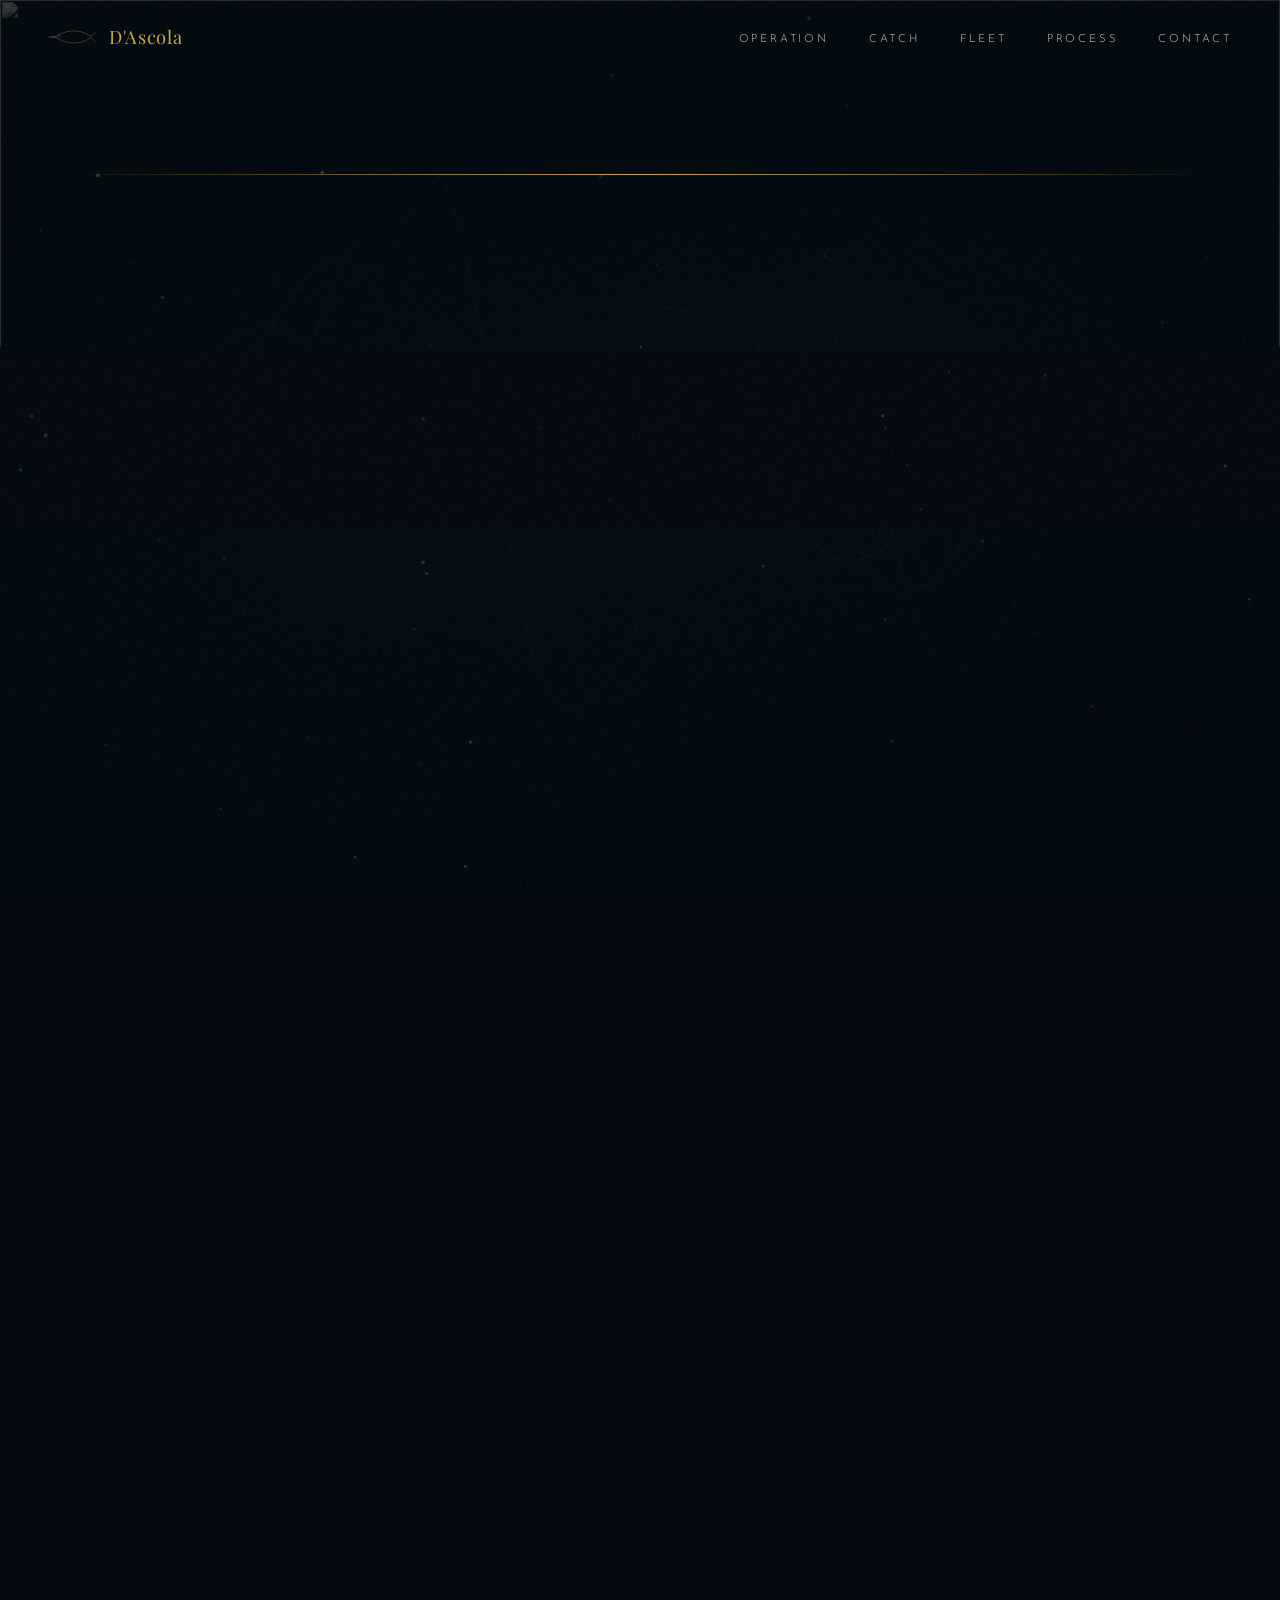
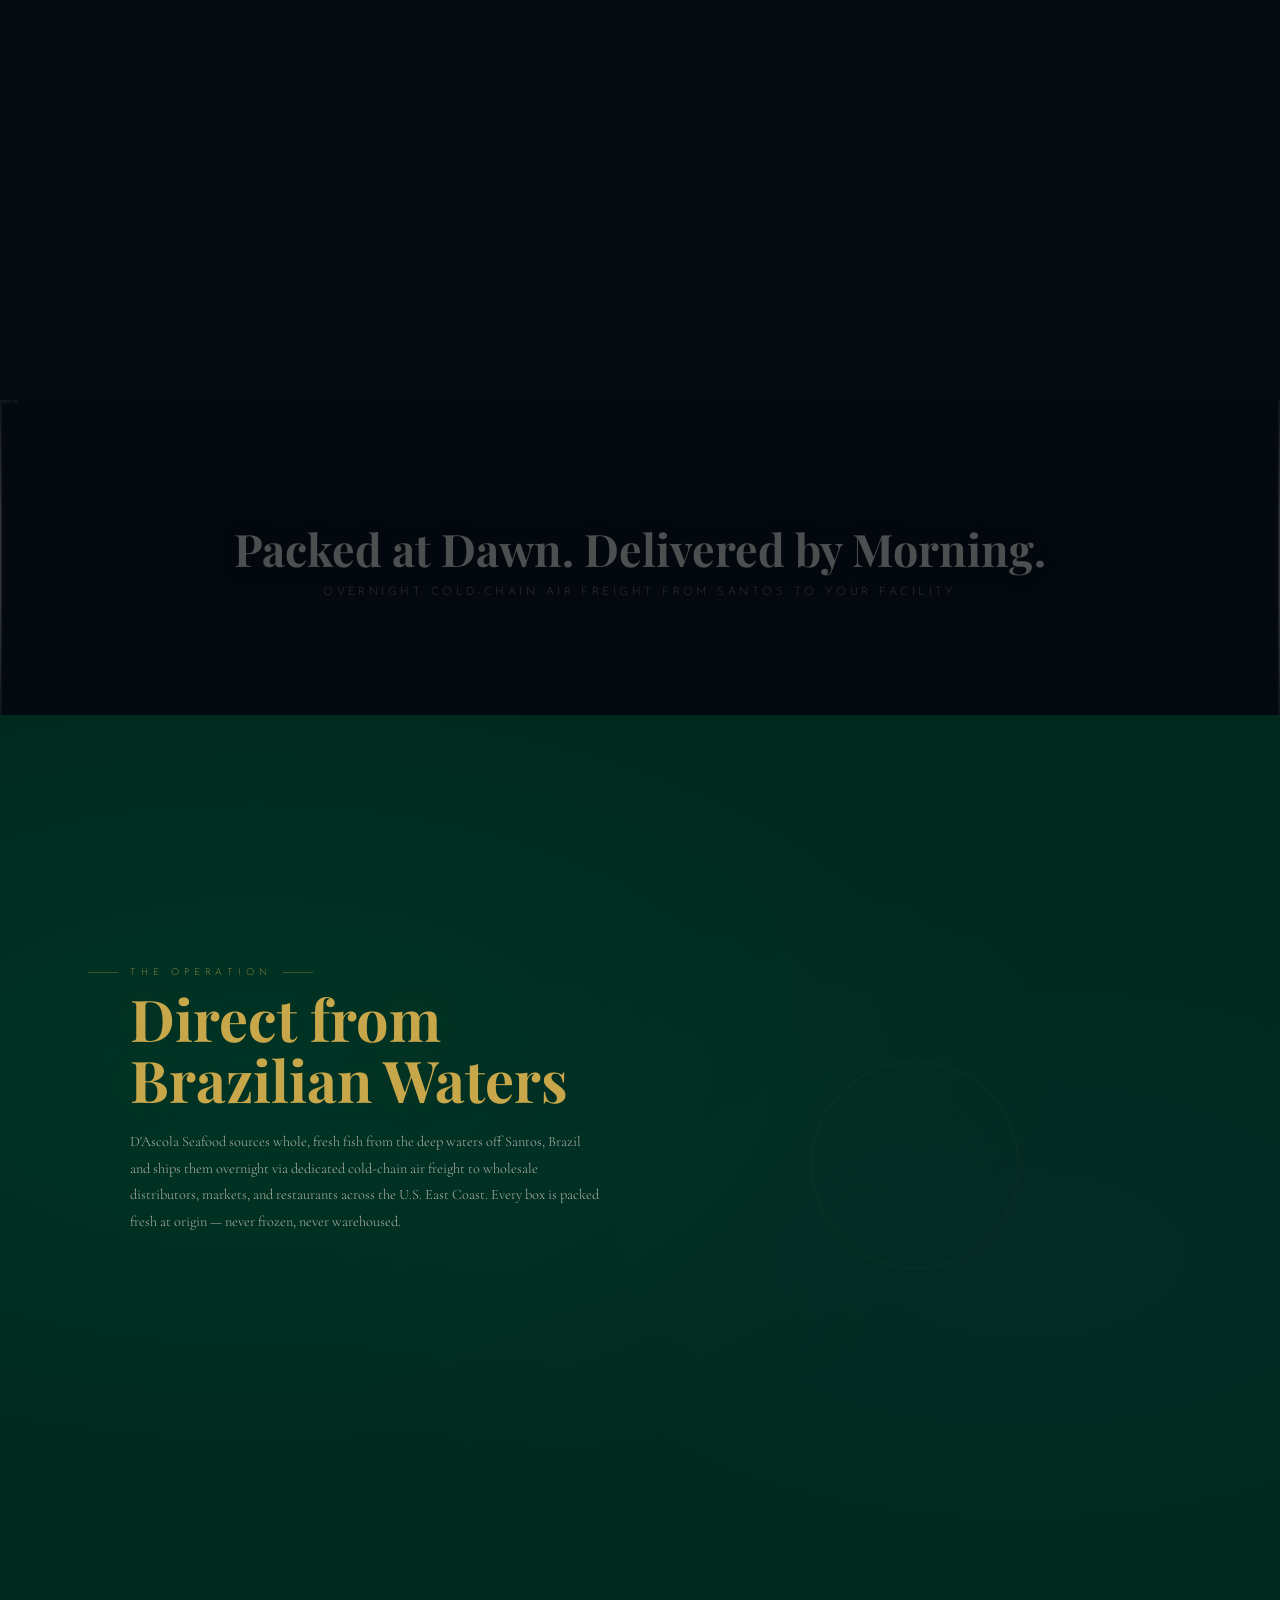
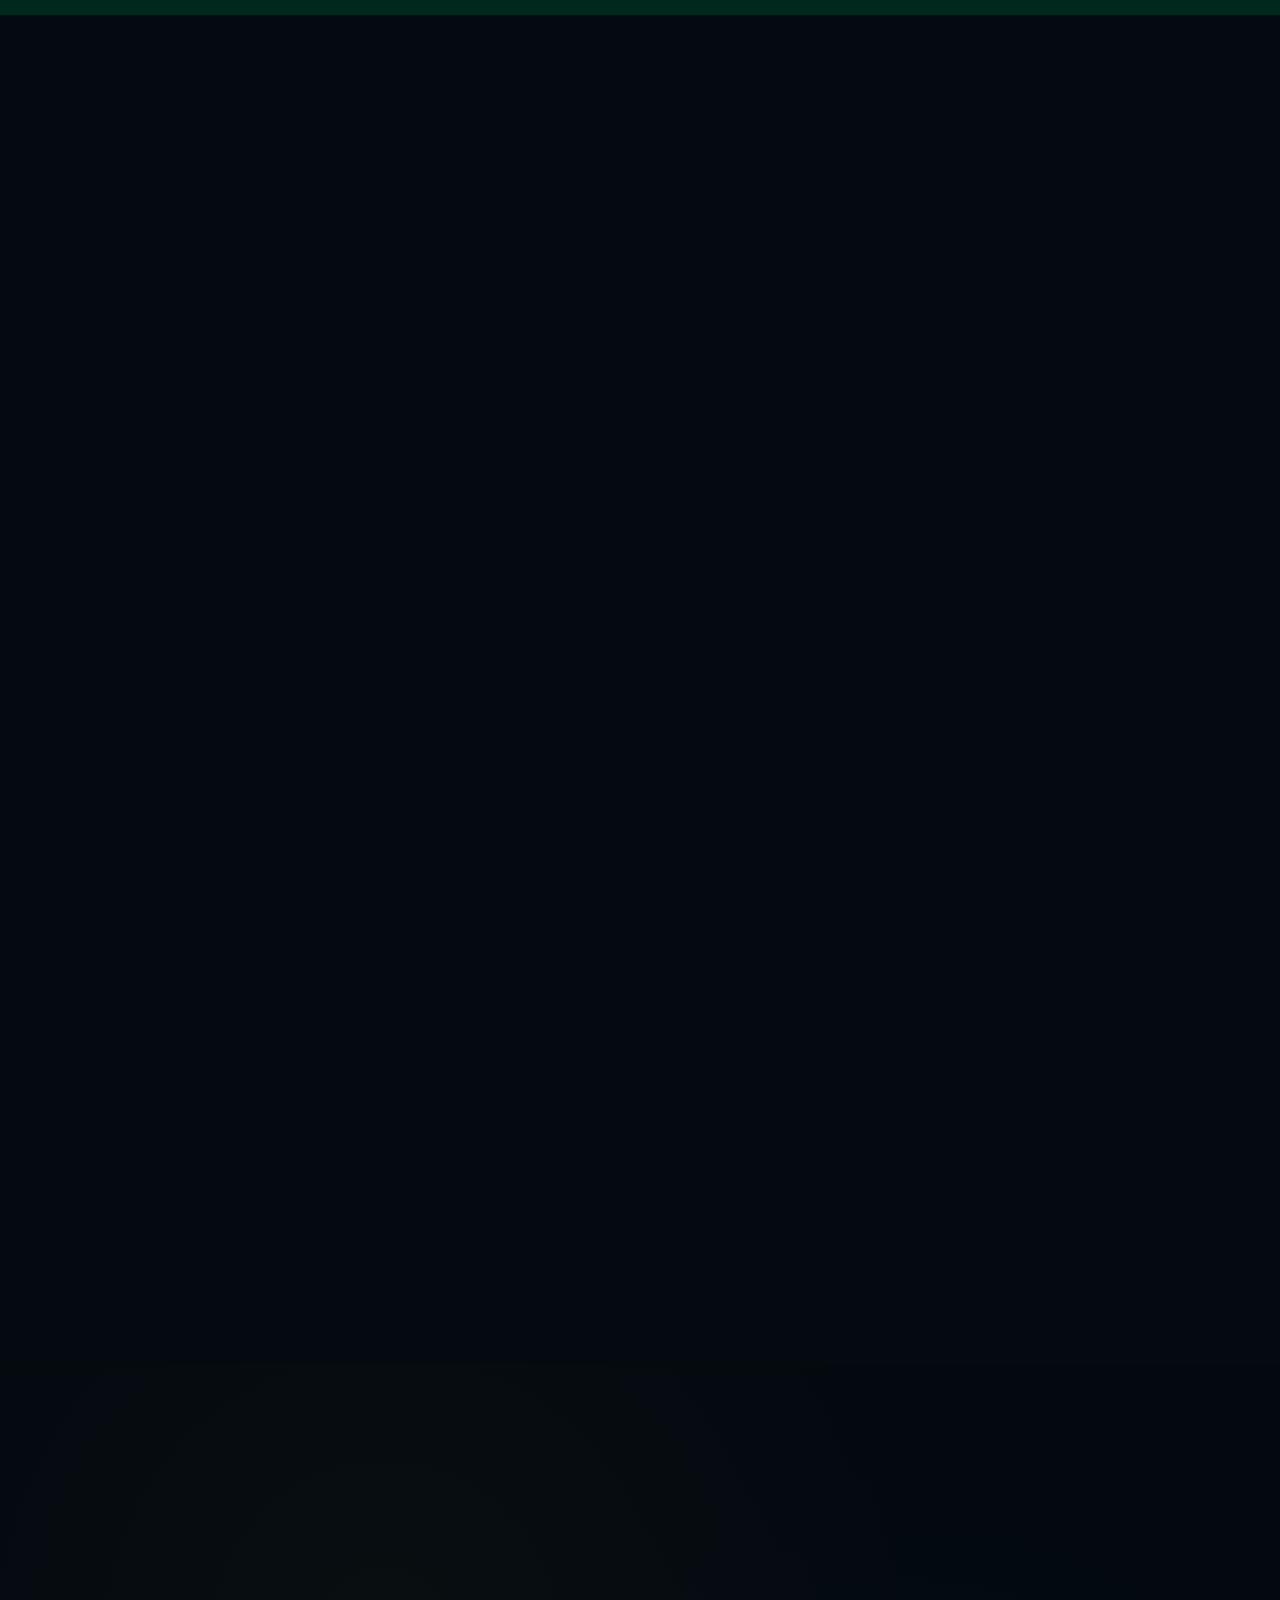
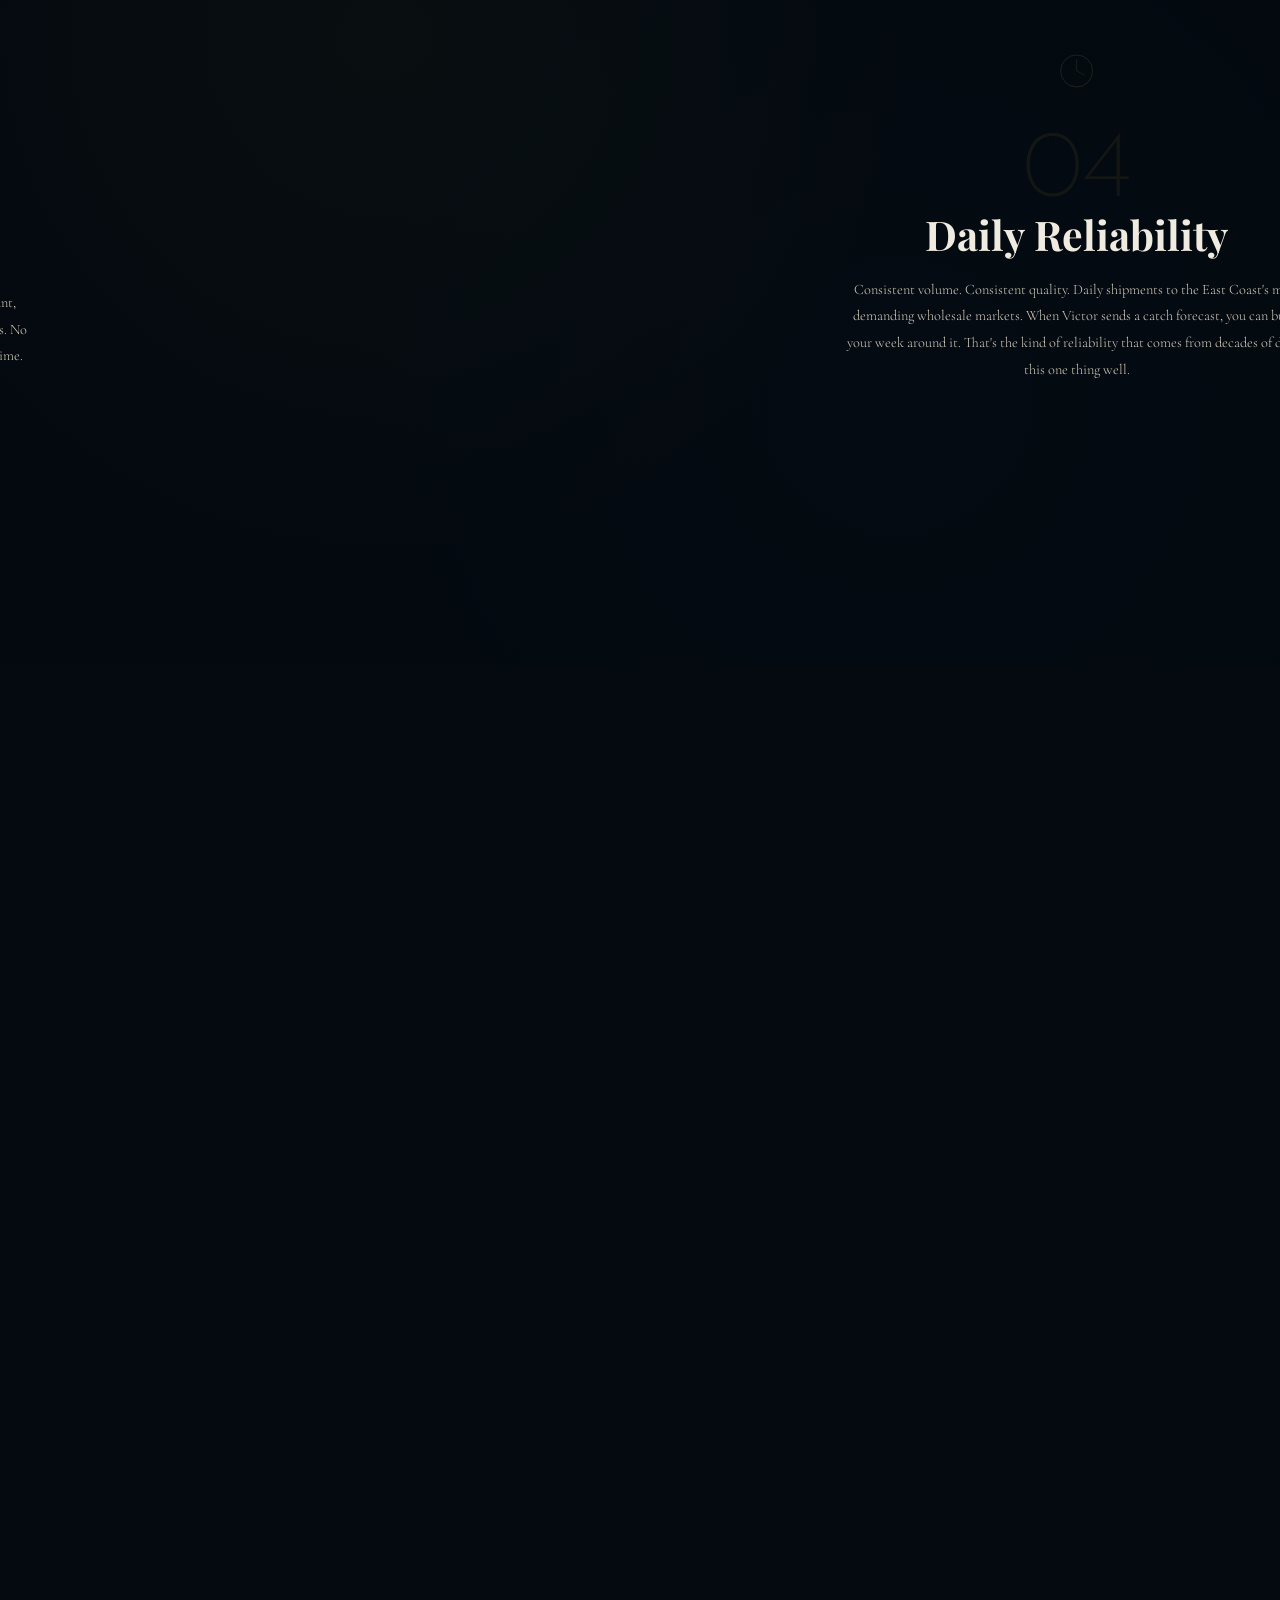
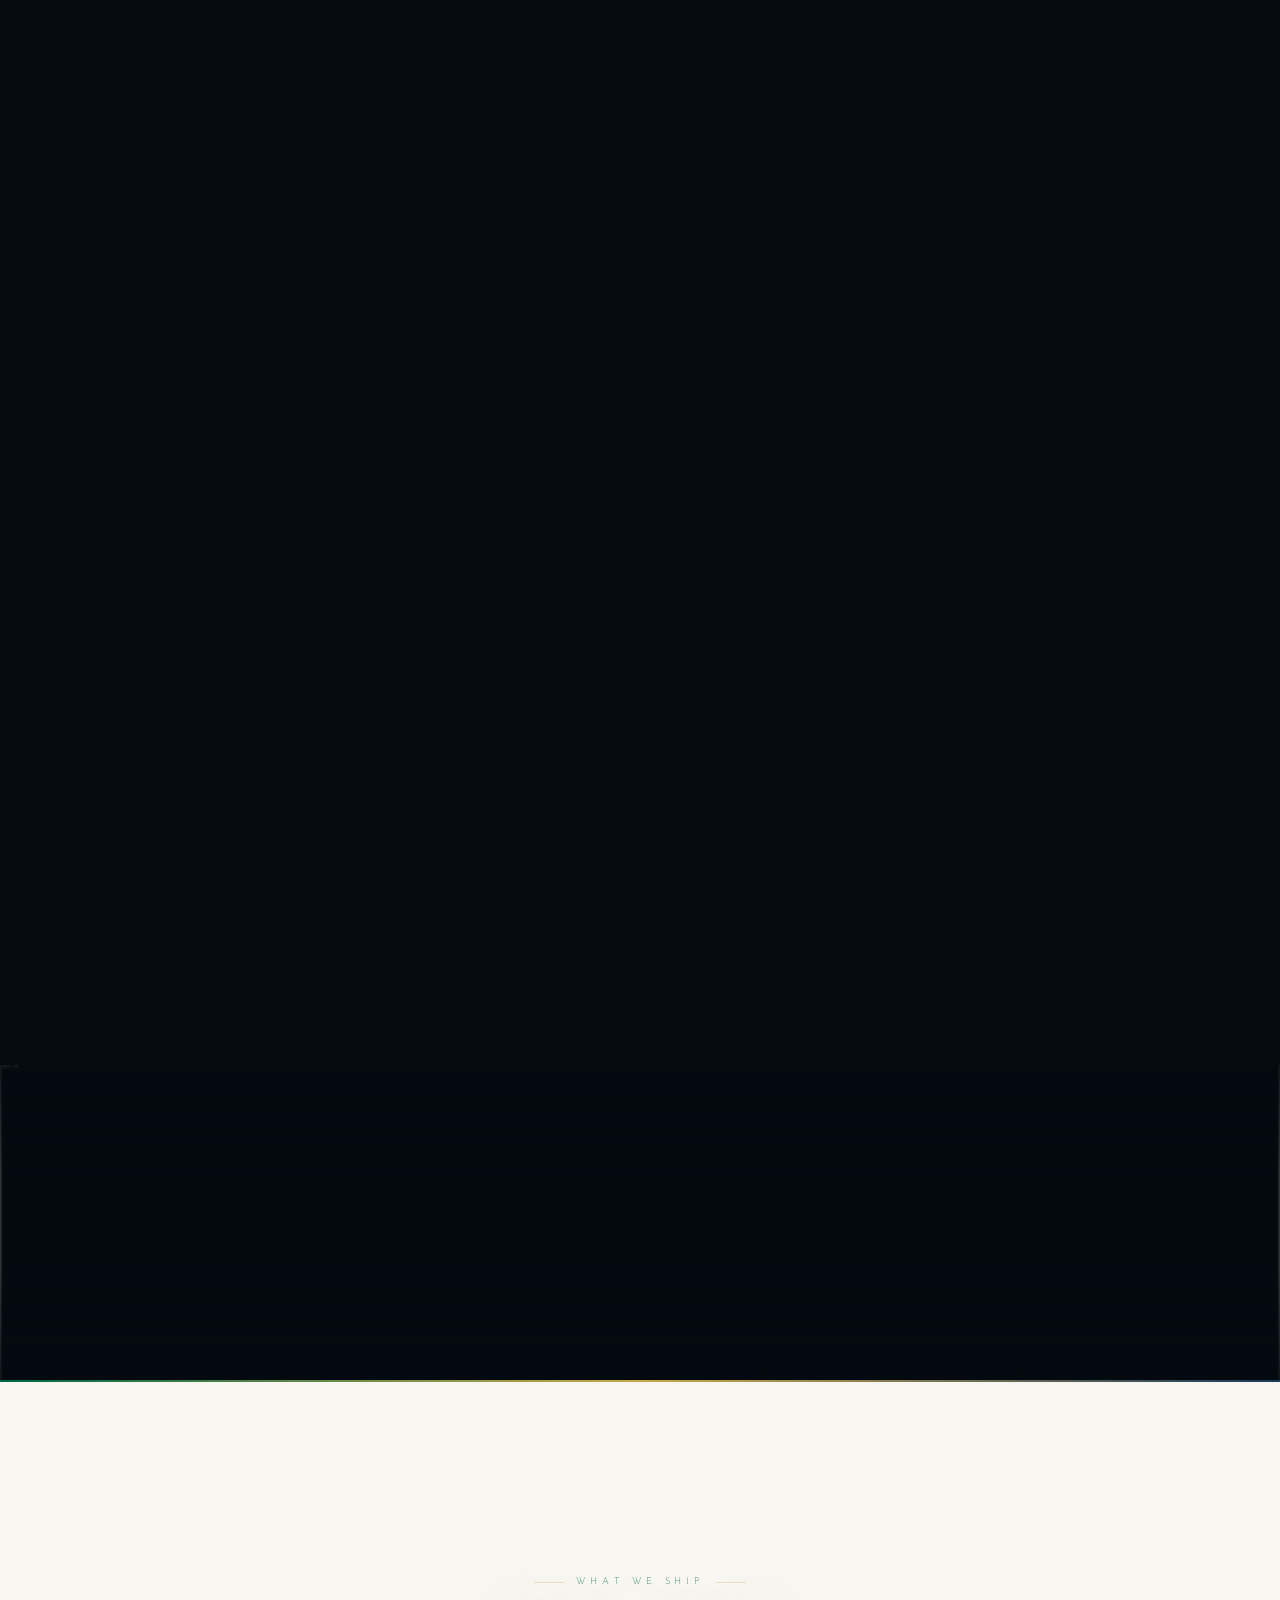
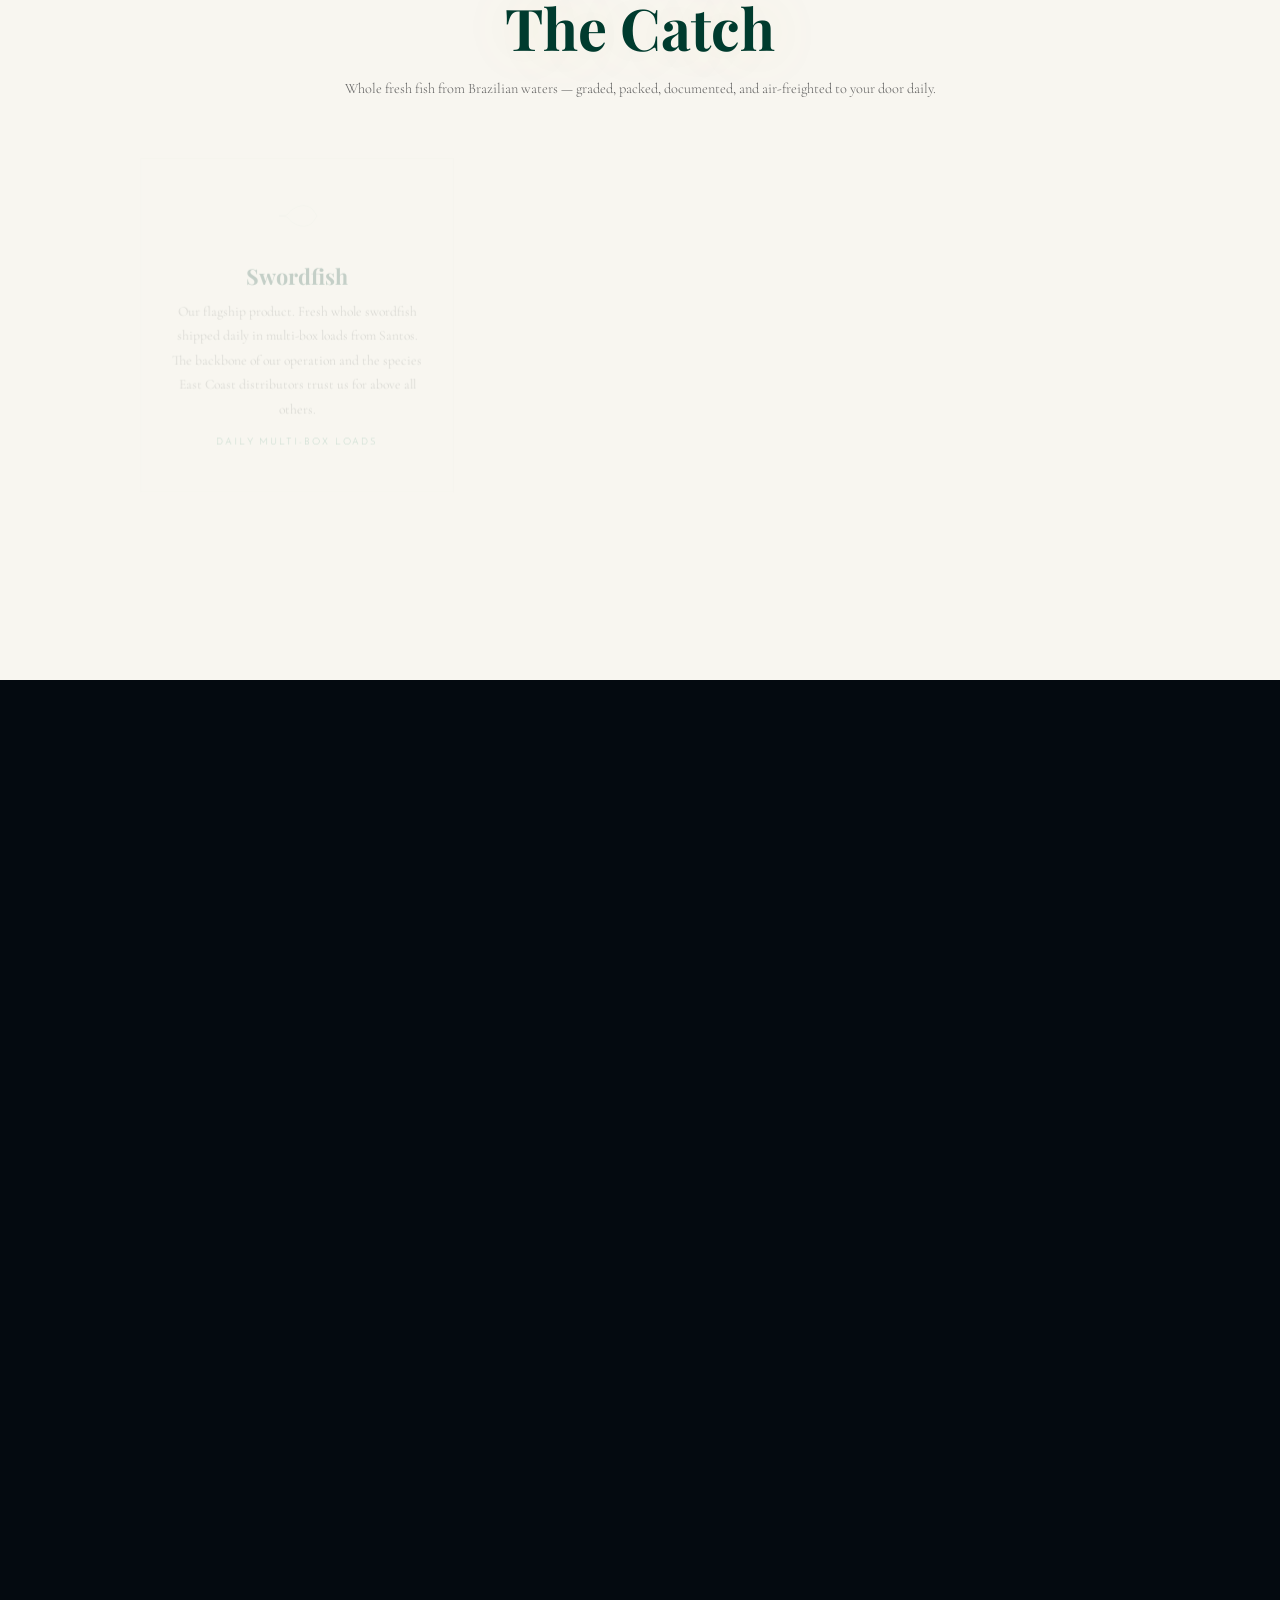
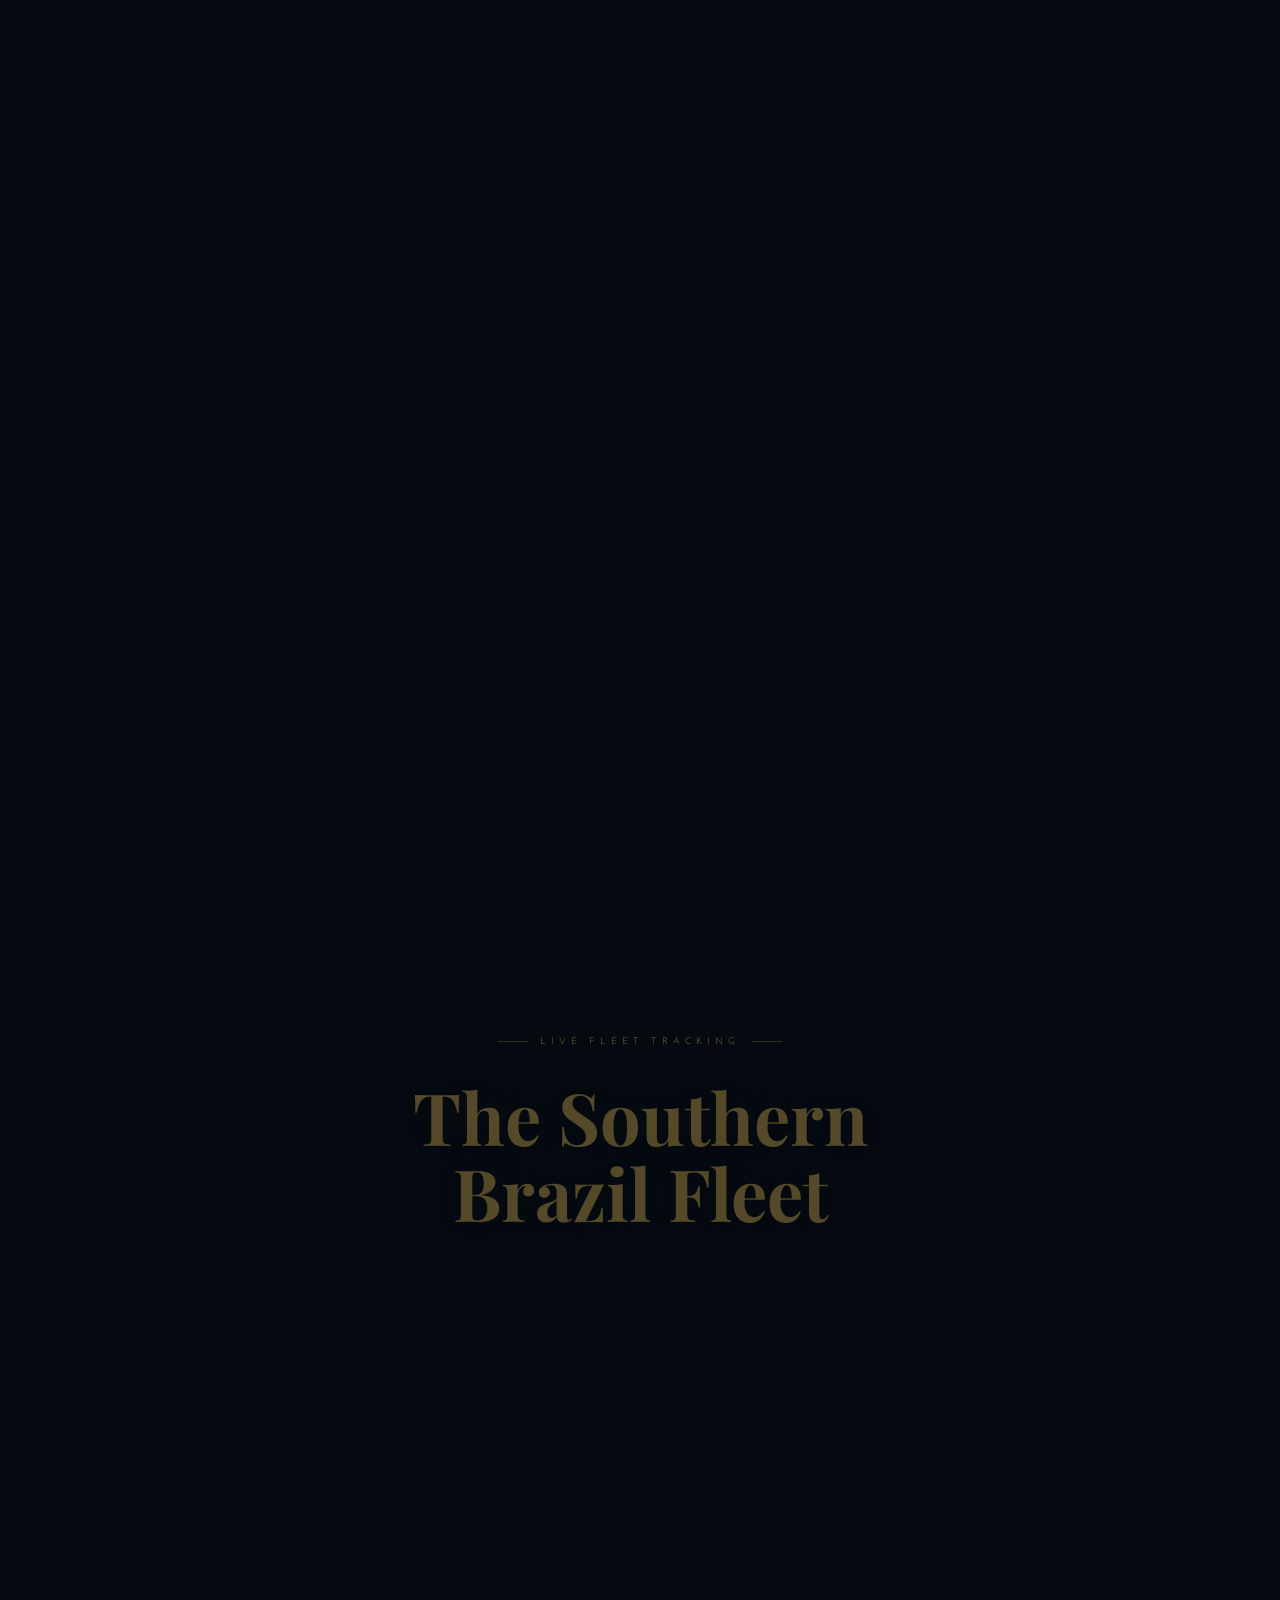
==== commit e66ffa7d: "Fix map visibility, camera positions, and land colors via Playwright testing Playwright scroll-posit" ====
--- a/index.html
+++ b/index.html
@@ -2074,12 +2074,13 @@
     }
   });
 
-  // Initial map state — zoomed into USA showing air routes
-  // At scale 2.0, the map is 2x its container. We shift it so
-  // the USA (upper-left quadrant of the full map) is centered.
-  // USA center ~lat 38, lon -96 maps to roughly 29%, 12% of canvas.
-  // To center that point: x = (50% - 29%) * scale = +42%, y = (50% - 12%) * scale = +76%
-  gsap.set('#fleetMap', { scale: 2.0, x: '42%', y: '55%', transformOrigin: 'center center' });
+  // Initial map state — show the full Americas with air routes visible.
+  // Start at scale 1.4 centered so both USA destinations AND Santos (route origin)
+  // are visible. This means centering roughly on lat 15, lon -75 (mid-Caribbean).
+  // Canvas position for that center:
+  //   x% = (-75 - (-125)) / 100 = 50%   y% = (48 - 15) / 84 = 39%
+  // To center that: x = (50-50)*s = 0%, y = (50-39)*s = +15%
+  gsap.set('#fleetMap', { scale: 1.4, x: '0%', y: '15%', transformOrigin: 'center center' });
 
   // Fade in the map during Values section
   gsap.fromTo('#fleetBg',
@@ -2097,9 +2098,9 @@
   // Dim the veil geometry as the map takes over
   gsap.to(V.s, { scrollTrigger: { trigger: '#vals', start: 'top 30%', end: 'top -50%', scrub: 1 }, hue: 210, int: 0.03, spd: 0.04, chaos: 0.01 });
 
-  // During Values scroll, slowly zoom out revealing more of the map
+  // During Values scroll, slowly drift camera south toward Santos
   gsap.to('#fleetMap', {
-    scale: 1.5, x: '25%', y: '35%', ease: 'none',
+    scale: 1.3, x: '-5%', y: '5%', ease: 'none',
     scrollTrigger: { trigger: '#vals', start: 'top top', end: 'bottom top', scrub: 1 }
   });
 
@@ -2115,9 +2116,10 @@
   Pr.to('#prG', { opacity: 0, scale: 0.97, y: -15, duration: 0.06 });
   Pr.to(V.s, { sat: 0.6, duration: 0.04 }, '<');
 
-  // While Products covers everything, silently reposition camera to wide view
+  // While Products covers everything, silently reposition to full map view
+  // centered on the mid-Atlantic so the fleet section starts with a dramatic reveal
   gsap.to('#fleetMap', {
-    scale: 1.0, x: '0%', y: '0%',
+    scale: 1.0, x: '-5%', y: '-5%',
     ease: 'none',
     scrollTrigger: { trigger: '#prods', start: 'top top', end: 'bottom top', scrub: 1 }
   });
@@ -2156,17 +2158,17 @@
   Fl.fromTo('#flLeg', { opacity: 0 }, { opacity: 1, duration: 0.05 }, 0.52);
   Fl.fromTo('#fleetInvite', { opacity: 0, y: 30 }, { opacity: 1, y: 0, duration: 0.06, ease: 'power2.out' }, 0.54);
 
-  // Phase 6 (0.65 → 0.78): Pull back to show Santos + fishing waters
+  // Phase 6 (0.65 → 0.78): Pull back slightly — Santos region + fishing waters
   Fl.to('#fleetInvite', { opacity: 0, duration: 0.03 }, 0.65);
-  Fl.to('#fleetMap', { scale: 2.2, x: '-60%', y: '-75%', duration: 0.13, ease: 'power2.inOut' }, 0.65);
-
-  // Phase 7 (0.78 → 0.88): Settle into persistent background view
+  Fl.to('#fleetMap', { scale: 2.4, x: '-75%', y: '-90%', duration: 0.13, ease: 'power2.inOut' }, 0.65);
+
+  // Phase 7 (0.78 → 0.88): Settle — Santos/south Brazil fills viewport
   Fl.to('#fleetRoster', { opacity: 0, duration: 0.03 }, 0.80);
   Fl.to('#flSt', { opacity: 0, duration: 0.03 }, 0.80);
   Fl.to('#flLeg', { opacity: 0, duration: 0.03 }, 0.80);
-  Fl.to('#fleetMap', { scale: 1.6, x: '-35%', y: '-45%', duration: 0.10, ease: 'power2.out' }, 0.80);
-
-  // Phase 8 (0.88 → 1.0): Hold — map stays as background
+  Fl.to('#fleetMap', { scale: 2.0, x: '-62%', y: '-78%', duration: 0.10, ease: 'power2.out' }, 0.80);
+
+  // Phase 8 (0.88 → 1.0): Hold — map stays as background centered on Santos
   Fl.to({}, { duration: 0.12 });
 
   // ============================================
@@ -2175,7 +2177,11 @@
   // ============================================
   var W = gsap.timeline({ scrollTrigger: { trigger: '#hww', start: 'top top', end: '+=150%', pin: '#hwP', scrub: 1, anticipatePin: 1 } });
   // Subtle map camera drift during this section
-  gsap.to('#fleetMap', { scale: 1.7, x: '-40%', y: '-50%', ease: 'none', scrollTrigger: { trigger: '#hww', start: 'top top', end: 'bottom top', scrub: 1 } });
+  gsap.fromTo('#fleetMap',
+    { scale: 2.0, x: '-62%', y: '-78%' },
+    { scale: 2.1, x: '-68%', y: '-85%', ease: 'none', immediateRender: false,
+      scrollTrigger: { trigger: '#hww', start: 'top top', end: 'bottom top', scrub: 1 }
+    });
   W.to(V.s, { hue: 175, int: 0.04, spd: 0.06, chaos: 0.01, duration: 0.08 }, 0);
   W.fromTo('#hwA', { opacity: 0, y: 15 }, { opacity: 1, y: 0, duration: 0.06 }, 0);
   W.fromTo('#hwH', { opacity: 0, y: 30 }, { opacity: 1, y: 0, duration: 0.08 }, 0.02);
@@ -2185,7 +2191,11 @@
 
   // Trust section — map still visible, subtle drift continues
   var Tr = gsap.timeline({ scrollTrigger: { trigger: '#trust', start: 'top top', end: '+=100%', pin: '#trustP', scrub: 1, anticipatePin: 1 } });
-  gsap.to('#fleetMap', { scale: 1.8, x: '-45%', y: '-55%', ease: 'none', scrollTrigger: { trigger: '#trust', start: 'top top', end: 'bottom top', scrub: 1 } });
+  gsap.fromTo('#fleetMap',
+    { scale: 2.1, x: '-68%', y: '-85%' },
+    { scale: 2.2, x: '-72%', y: '-88%', ease: 'none', immediateRender: false,
+      scrollTrigger: { trigger: '#trust', start: 'top top', end: 'bottom top', scrub: 1 }
+    });
   Tr.to(V.s, { hue: 90, int: 0.15, spd: 0.1, chaos: 0.02, duration: 0.08 }, 0);
   Tr.fromTo('#trA', { opacity: 0, y: 15 }, { opacity: 1, y: 0, duration: 0.06 }, 0);
   Tr.fromTo('#trH', { opacity: 0, y: 30 }, { opacity: 1, y: 0, duration: 0.08 }, 0.02);
@@ -2242,12 +2252,12 @@
     verde:     'rgba(10,126,110,1)',
     blade:     'rgba(156,197,201,1)',
     creme:     'rgba(245,237,216,1)',
-    land:      ['rgba(6,52,45,0.7)', 'rgba(10,75,62,0.55)', 'rgba(6,52,45,0.4)'],
+    land:      ['rgba(8,72,58,0.85)', 'rgba(12,95,75,0.75)', 'rgba(8,62,50,0.6)'],
     ocean:     ['rgba(8,28,58,0.4)', 'rgba(6,22,45,0.25)', 'rgba(3,8,16,0.05)'],
     fathom:    'rgba(20,55,88,0.14)',
-    grid:      'rgba(212,165,74,0.035)',
-    coastGlow: 'rgba(212,165,74,0.12)',
-    coastLine: 'rgba(212,165,74,0.45)',
+    grid:      'rgba(212,165,74,0.04)',
+    coastGlow: 'rgba(212,165,74,0.2)',
+    coastLine: 'rgba(212,165,74,0.6)',
   },
   fonts: {
     display: '"Playfair Display", Georgia, serif',
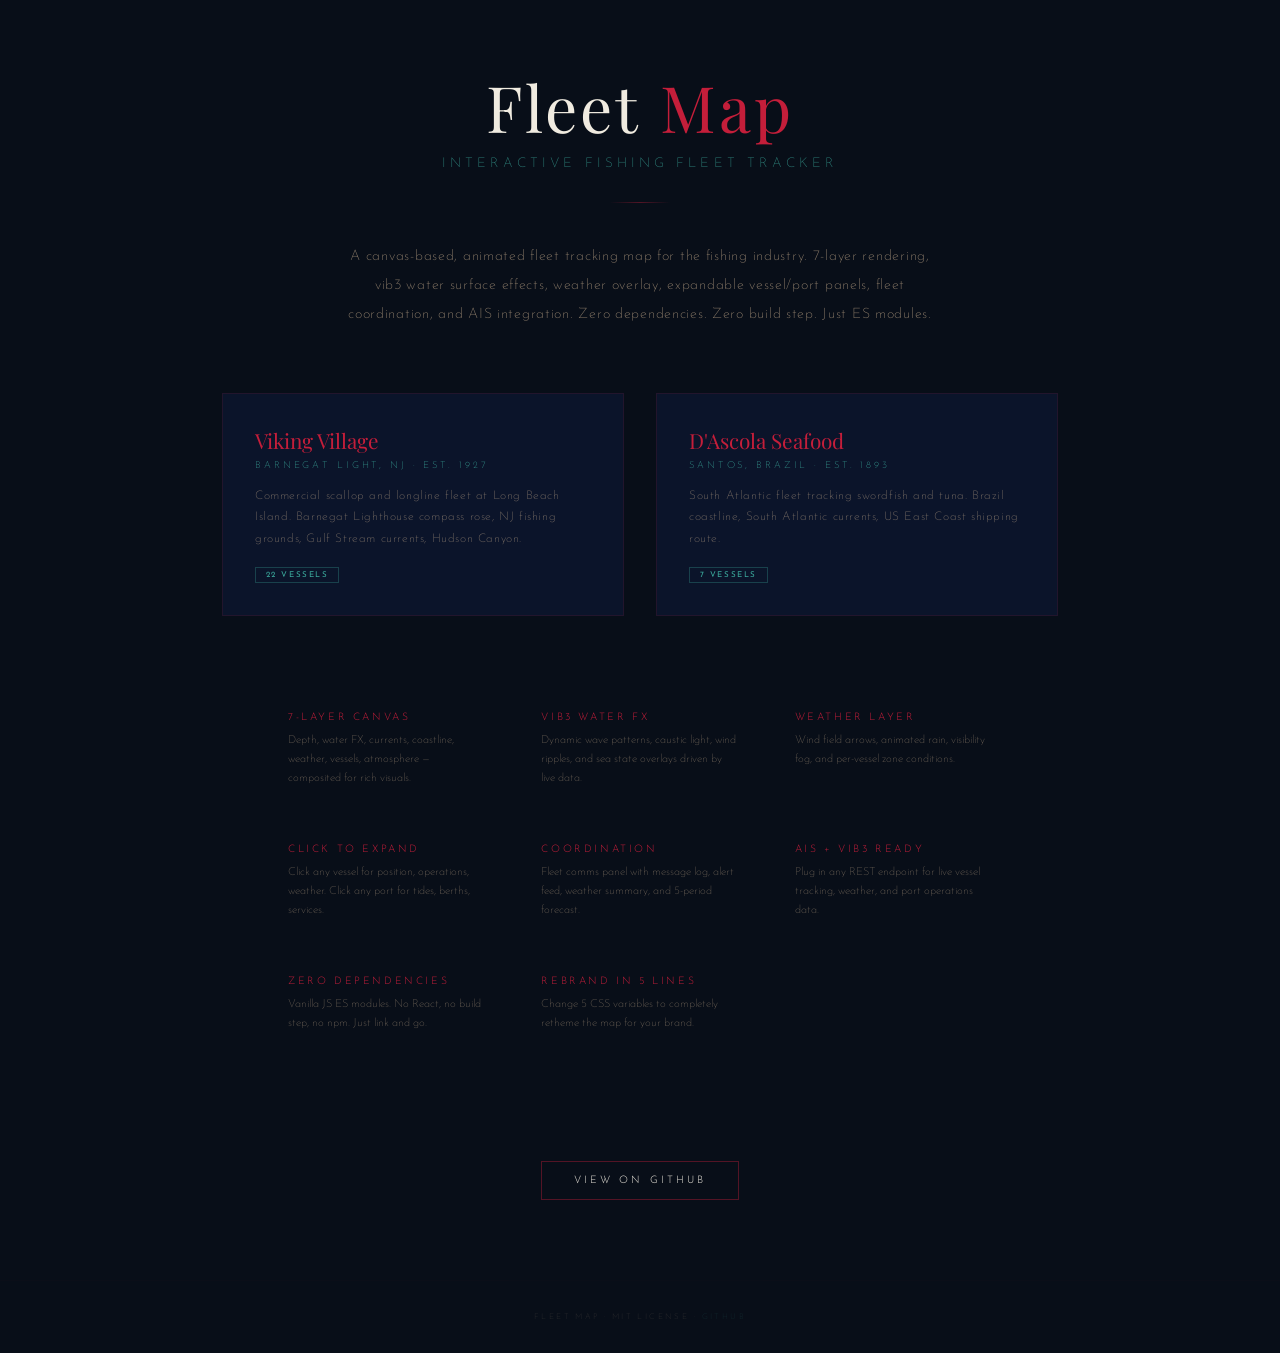
==== commit 41fe9bc2: "Add GitHub Pages deployment workflow and update landing page Configures GitHub Actions to deploy fro" ====
--- a/index.html
+++ b/index.html
@@ -1,2400 +1,289 @@
 <!DOCTYPE html>
 <html lang="en">
 <head>
-<meta charset="UTF-8">
-<meta name="viewport" content="width=device-width, initial-scale=1.0">
-<title>D'Ascola Seafood | Est. 1893 Santos, Brazil</title>
-<style>
-@font-face {
-  font-family: 'Playfair Display';
-  font-weight: 400;
-  font-style: normal;
-  font-display: swap;
-  src: url([data-uri]) format('woff2');
-}
-@font-face {
-  font-family: 'Playfair Display';
-  font-weight: 700;
-  font-style: normal;
-  font-display: swap;
-  src: url([data-uri]) format('woff2');
-}
-@font-face {
-  font-family: 'Playfair Display';
-  font-weight: 400;
-  font-style: italic;
-  font-display: swap;
-  src: url([data-uri]) format('woff2');
-}
-@font-face {
-  font-family: 'Cormorant Garamond';
-  font-weight: 300;
-  font-style: normal;
-  font-display: swap;
-  src: url([data-uri]) format('woff2');
-}
-@font-face {
-  font-family: 'Cormorant Garamond';
-  font-weight: 400;
-  font-style: normal;
-  font-display: swap;
-  src: url([data-uri]) format('woff2');
-}
-@font-face {
-  font-family: 'Cormorant Garamond';
-  font-weight: 600;
-  font-style: normal;
-  font-display: swap;
-  src: url([data-uri]) format('woff2');
-}
-@font-face {
-  font-family: 'Josefin Sans';
-  font-weight: 200;
-  font-style: normal;
-  font-display: swap;
-  src: url([data-uri]) format('woff2');
-}
-@font-face {
-  font-family: 'Josefin Sans';
-  font-weight: 300;
-  font-style: normal;
-  font-display: swap;
-  src: url([data-uri]) format('woff2');
-}
-</style>
-<script>/*!
- * GSAP 3.12.5
- * https://gsap.com
- * 
- * @license Copyright 2024, GreenSock. All rights reserved.
- * Subject to the terms at https://gsap.com/standard-license or for Club GSAP members, the agreement issued with that membership.
- * @author: Jack Doyle, jack@greensock.com
- */
-
-!function(t,e){"object"==typeof exports&&"undefined"!=typeof module?e(exports):"function"==typeof define&&define.amd?define(["exports"],e):e((t=t||self).window=t.window||{})}(this,function(e){"use strict";function _inheritsLoose(t,e){t.prototype=Object.create(e.prototype),(t.prototype.constructor=t).__proto__=e}function _assertThisInitialized(t){if(void 0===t)throw new ReferenceError("this hasn't been initialised - super() hasn't been called");return t}function r(t){return"string"==typeof t}function s(t){return"function"==typeof t}function t(t){return"number"==typeof t}function u(t){return void 0===t}function v(t){return"object"==typeof t}function w(t){return!1!==t}function x(){return"undefined"!=typeof window}function y(t){return s(t)||r(t)}function P(t){return(i=yt(t,ot))&&ze}function Q(t,e){return console.warn("Invalid property",t,"set to",e,"Missing plugin? gsap.registerPlugin()")}function R(t,e){return!e&&console.warn(t)}function S(t,e){return t&&(ot[t]=e)&&i&&(i[t]=e)||ot}function T(){return 0}function ea(t){var e,r,i=t[0];if(v(i)||s(i)||(t=[t]),!(e=(i._gsap||{}).harness)){for(r=gt.length;r--&&!gt[r].targetTest(i););e=gt[r]}for(r=t.length;r--;)t[r]&&(t[r]._gsap||(t[r]._gsap=new Vt(t[r],e)))||t.splice(r,1);return t}function fa(t){return t._gsap||ea(Mt(t))[0]._gsap}function ga(t,e,r){return(r=t[e])&&s(r)?t[e]():u(r)&&t.getAttribute&&t.getAttribute(e)||r}function ha(t,e){return(t=t.split(",")).forEach(e)||t}function ia(t){return Math.round(1e5*t)/1e5||0}function ja(t){return Math.round(1e7*t)/1e7||0}function ka(t,e){var r=e.charAt(0),i=parseFloat(e.substr(2));return t=parseFloat(t),"+"===r?t+i:"-"===r?t-i:"*"===r?t*i:t/i}function la(t,e){for(var r=e.length,i=0;t.indexOf(e[i])<0&&++i<r;);return i<r}function ma(){var t,e,r=dt.length,i=dt.slice(0);for(ct={},t=dt.length=0;t<r;t++)(e=i[t])&&e._lazy&&(e.render(e._lazy[0],e._lazy[1],!0)._lazy=0)}function na(t,e,r,i){dt.length&&!L&&ma(),t.render(e,r,i||L&&e<0&&(t._initted||t._startAt)),dt.length&&!L&&ma()}function oa(t){var e=parseFloat(t);return(e||0===e)&&(t+"").match(at).length<2?e:r(t)?t.trim():t}function pa(t){return t}function qa(t,e){for(var r in e)r in t||(t[r]=e[r]);return t}function ta(t,e){for(var r in e)"__proto__"!==r&&"constructor"!==r&&"prototype"!==r&&(t[r]=v(e[r])?ta(t[r]||(t[r]={}),e[r]):e[r]);return t}function ua(t,e){var r,i={};for(r in t)r in e||(i[r]=t[r]);return i}function va(t){var e=t.parent||I,r=t.keyframes?function _setKeyframeDefaults(i){return function(t,e){for(var r in e)r in t||"duration"===r&&i||"ease"===r||(t[r]=e[r])}}(Z(t.keyframes)):qa;if(w(t.inherit))for(;e;)r(t,e.vars.defaults),e=e.parent||e._dp;return t}function xa(t,e,r,i,n){void 0===r&&(r="_first"),void 0===i&&(i="_last");var a,s=t[i];if(n)for(a=e[n];s&&s[n]>a;)s=s._prev;return s?(e._next=s._next,s._next=e):(e._next=t[r],t[r]=e),e._next?e._next._prev=e:t[i]=e,e._prev=s,e.parent=e._dp=t,e}function ya(t,e,r,i){void 0===r&&(r="_first"),void 0===i&&(i="_last");var n=e._prev,a=e._next;n?n._next=a:t[r]===e&&(t[r]=a),a?a._prev=n:t[i]===e&&(t[i]=n),e._next=e._prev=e.parent=null}function za(t,e){t.parent&&(!e||t.parent.autoRemoveChildren)&&t.parent.remove&&t.parent.remove(t),t._act=0}function Aa(t,e){if(t&&(!e||e._end>t._dur||e._start<0))for(var r=t;r;)r._dirty=1,r=r.parent;return t}function Ca(t,e,r,i){return t._startAt&&(L?t._startAt.revert(ht):t.vars.immediateRender&&!t.vars.autoRevert||t._startAt.render(e,!0,i))}function Ea(t){return t._repeat?Tt(t._tTime,t=t.duration()+t._rDelay)*t:0}function Ga(t,e){return(t-e._start)*e._ts+(0<=e._ts?0:e._dirty?e.totalDuration():e._tDur)}function Ha(t){return t._end=ja(t._start+(t._tDur/Math.abs(t._ts||t._rts||X)||0))}function Ia(t,e){var r=t._dp;return r&&r.smoothChildTiming&&t._ts&&(t._start=ja(r._time-(0<t._ts?e/t._ts:((t._dirty?t.totalDuration():t._tDur)-e)/-t._ts)),Ha(t),r._dirty||Aa(r,t)),t}function Ja(t,e){var r;if((e._time||!e._dur&&e._initted||e._start<t._time&&(e._dur||!e.add))&&(r=Ga(t.rawTime(),e),(!e._dur||Ot(0,e.totalDuration(),r)-e._tTime>X)&&e.render(r,!0)),Aa(t,e)._dp&&t._initted&&t._time>=t._dur&&t._ts){if(t._dur<t.duration())for(r=t;r._dp;)0<=r.rawTime()&&r.totalTime(r._tTime),r=r._dp;t._zTime=-X}}function Ka(e,r,i,n){return r.parent&&za(r),r._start=ja((t(i)?i:i||e!==I?xt(e,i,r):e._time)+r._delay),r._end=ja(r._start+(r.totalDuration()/Math.abs(r.timeScale())||0)),xa(e,r,"_first","_last",e._sort?"_start":0),bt(r)||(e._recent=r),n||Ja(e,r),e._ts<0&&Ia(e,e._tTime),e}function La(t,e){return(ot.ScrollTrigger||Q("scrollTrigger",e))&&ot.ScrollTrigger.create(e,t)}function Ma(t,e,r,i,n){return Qt(t,e,n),t._initted?!r&&t._pt&&!L&&(t._dur&&!1!==t.vars.lazy||!t._dur&&t.vars.lazy)&&f!==Rt.frame?(dt.push(t),t._lazy=[n,i],1):void 0:1}function Ra(t,e,r,i){var n=t._repeat,a=ja(e)||0,s=t._tTime/t._tDur;return s&&!i&&(t._time*=a/t._dur),t._dur=a,t._tDur=n?n<0?1e10:ja(a*(n+1)+t._rDelay*n):a,0<s&&!i&&Ia(t,t._tTime=t._tDur*s),t.parent&&Ha(t),r||Aa(t.parent,t),t}function Sa(t){return t instanceof Xt?Aa(t):Ra(t,t._dur)}function Va(e,r,i){var n,a,s=t(r[1]),o=(s?2:1)+(e<2?0:1),u=r[o];if(s&&(u.duration=r[1]),u.parent=i,e){for(n=u,a=i;a&&!("immediateRender"in n);)n=a.vars.defaults||{},a=w(a.vars.inherit)&&a.parent;u.immediateRender=w(n.immediateRender),e<2?u.runBackwards=1:u.startAt=r[o-1]}return new $t(r[0],u,r[1+o])}function Wa(t,e){return t||0===t?e(t):e}function Ya(t,e){return r(t)&&(e=st.exec(t))?e[1]:""}function _a(t,e){return t&&v(t)&&"length"in t&&(!e&&!t.length||t.length-1 in t&&v(t[0]))&&!t.nodeType&&t!==h}function cb(r){return r=Mt(r)[0]||R("Invalid scope")||{},function(t){var e=r.current||r.nativeElement||r;return Mt(t,e.querySelectorAll?e:e===r?R("Invalid scope")||a.createElement("div"):r)}}function db(t){return t.sort(function(){return.5-Math.random()})}function eb(t){if(s(t))return t;var p=v(t)?t:{each:t},_=jt(p.ease),m=p.from||0,g=parseFloat(p.base)||0,y={},e=0<m&&m<1,T=isNaN(m)||e,b=p.axis,w=m,x=m;return r(m)?w=x={center:.5,edges:.5,end:1}[m]||0:!e&&T&&(w=m[0],x=m[1]),function(t,e,r){var i,n,a,s,o,u,h,l,f,d=(r||p).length,c=y[d];if(!c){if(!(f="auto"===p.grid?0:(p.grid||[1,U])[1])){for(h=-U;h<(h=r[f++].getBoundingClientRect().left)&&f<d;);f<d&&f--}for(c=y[d]=[],i=T?Math.min(f,d)*w-.5:m%f,n=f===U?0:T?d*x/f-.5:m/f|0,l=U,u=h=0;u<d;u++)a=u%f-i,s=n-(u/f|0),c[u]=o=b?Math.abs("y"===b?s:a):K(a*a+s*s),h<o&&(h=o),o<l&&(l=o);"random"===m&&db(c),c.max=h-l,c.min=l,c.v=d=(parseFloat(p.amount)||parseFloat(p.each)*(d<f?d-1:b?"y"===b?d/f:f:Math.max(f,d/f))||0)*("edges"===m?-1:1),c.b=d<0?g-d:g,c.u=Ya(p.amount||p.each)||0,_=_&&d<0?Yt(_):_}return d=(c[t]-c.min)/c.max||0,ja(c.b+(_?_(d):d)*c.v)+c.u}}function fb(i){var n=Math.pow(10,((i+"").split(".")[1]||"").length);return function(e){var r=ja(Math.round(parseFloat(e)/i)*i*n);return(r-r%1)/n+(t(e)?0:Ya(e))}}function gb(h,e){var l,f,r=Z(h);return!r&&v(h)&&(l=r=h.radius||U,h.values?(h=Mt(h.values),(f=!t(h[0]))&&(l*=l)):h=fb(h.increment)),Wa(e,r?s(h)?function(t){return f=h(t),Math.abs(f-t)<=l?f:t}:function(e){for(var r,i,n=parseFloat(f?e.x:e),a=parseFloat(f?e.y:0),s=U,o=0,u=h.length;u--;)(r=f?(r=h[u].x-n)*r+(i=h[u].y-a)*i:Math.abs(h[u]-n))<s&&(s=r,o=u);return o=!l||s<=l?h[o]:e,f||o===e||t(e)?o:o+Ya(e)}:fb(h))}function hb(t,e,r,i){return Wa(Z(t)?!e:!0===r?!!(r=0):!i,function(){return Z(t)?t[~~(Math.random()*t.length)]:(r=r||1e-5)&&(i=r<1?Math.pow(10,(r+"").length-2):1)&&Math.floor(Math.round((t-r/2+Math.random()*(e-t+.99*r))/r)*r*i)/i})}function lb(e,r,t){return Wa(t,function(t){return e[~~r(t)]})}function ob(t){for(var e,r,i,n,a=0,s="";~(e=t.indexOf("random(",a));)i=t.indexOf(")",e),n="["===t.charAt(e+7),r=t.substr(e+7,i-e-7).match(n?at:tt),s+=t.substr(a,e-a)+hb(n?r:+r[0],n?0:+r[1],+r[2]||1e-5),a=i+1;return s+t.substr(a,t.length-a)}function rb(t,e,r){var i,n,a,s=t.labels,o=U;for(i in s)(n=s[i]-e)<0==!!r&&n&&o>(n=Math.abs(n))&&(a=i,o=n);return a}function tb(t){return za(t),t.scrollTrigger&&t.scrollTrigger.kill(!!L),t.progress()<1&&Ct(t,"onInterrupt"),t}function wb(t){if(t)if(t=!t.name&&t.default||t,x()||t.headless){var e=t.name,r=s(t),i=e&&!r&&t.init?function(){this._props=[]}:t,n={init:T,render:he,add:Wt,kill:ce,modifier:fe,rawVars:0},a={targetTest:0,get:0,getSetter:ne,aliases:{},register:0};if(Ft(),t!==i){if(pt[e])return;qa(i,qa(ua(t,n),a)),yt(i.prototype,yt(n,ua(t,a))),pt[i.prop=e]=i,t.targetTest&&(gt.push(i),ft[e]=1),e=("css"===e?"CSS":e.charAt(0).toUpperCase()+e.substr(1))+"Plugin"}S(e,i),t.register&&t.register(ze,i,_e)}else At.push(t)}function zb(t,e,r){return(6*(t+=t<0?1:1<t?-1:0)<1?e+(r-e)*t*6:t<.5?r:3*t<2?e+(r-e)*(2/3-t)*6:e)*St+.5|0}function Ab(e,r,i){var n,a,s,o,u,h,l,f,d,c,p=e?t(e)?[e>>16,e>>8&St,e&St]:0:zt.black;if(!p){if(","===e.substr(-1)&&(e=e.substr(0,e.length-1)),zt[e])p=zt[e];else if("#"===e.charAt(0)){if(e.length<6&&(e="#"+(n=e.charAt(1))+n+(a=e.charAt(2))+a+(s=e.charAt(3))+s+(5===e.length?e.charAt(4)+e.charAt(4):"")),9===e.length)return[(p=parseInt(e.substr(1,6),16))>>16,p>>8&St,p&St,parseInt(e.substr(7),16)/255];p=[(e=parseInt(e.substr(1),16))>>16,e>>8&St,e&St]}else if("hsl"===e.substr(0,3))if(p=c=e.match(tt),r){if(~e.indexOf("="))return p=e.match(et),i&&p.length<4&&(p[3]=1),p}else o=+p[0]%360/360,u=p[1]/100,n=2*(h=p[2]/100)-(a=h<=.5?h*(u+1):h+u-h*u),3<p.length&&(p[3]*=1),p[0]=zb(o+1/3,n,a),p[1]=zb(o,n,a),p[2]=zb(o-1/3,n,a);else p=e.match(tt)||zt.transparent;p=p.map(Number)}return r&&!c&&(n=p[0]/St,a=p[1]/St,s=p[2]/St,h=((l=Math.max(n,a,s))+(f=Math.min(n,a,s)))/2,l===f?o=u=0:(d=l-f,u=.5<h?d/(2-l-f):d/(l+f),o=l===n?(a-s)/d+(a<s?6:0):l===a?(s-n)/d+2:(n-a)/d+4,o*=60),p[0]=~~(o+.5),p[1]=~~(100*u+.5),p[2]=~~(100*h+.5)),i&&p.length<4&&(p[3]=1),p}function Bb(t){var r=[],i=[],n=-1;return t.split(Et).forEach(function(t){var e=t.match(rt)||[];r.push.apply(r,e),i.push(n+=e.length+1)}),r.c=i,r}function Cb(t,e,r){var i,n,a,s,o="",u=(t+o).match(Et),h=e?"hsla(":"rgba(",l=0;if(!u)return t;if(u=u.map(function(t){return(t=Ab(t,e,1))&&h+(e?t[0]+","+t[1]+"%,"+t[2]+"%,"+t[3]:t.join(","))+")"}),r&&(a=Bb(t),(i=r.c).join(o)!==a.c.join(o)))for(s=(n=t.replace(Et,"1").split(rt)).length-1;l<s;l++)o+=n[l]+(~i.indexOf(l)?u.shift()||h+"0,0,0,0)":(a.length?a:u.length?u:r).shift());if(!n)for(s=(n=t.split(Et)).length-1;l<s;l++)o+=n[l]+u[l];return o+n[s]}function Fb(t){var e,r=t.join(" ");if(Et.lastIndex=0,Et.test(r))return e=Dt.test(r),t[1]=Cb(t[1],e),t[0]=Cb(t[0],e,Bb(t[1])),!0}function Ob(t){var e=(t+"").split("("),r=Lt[e[0]];return r&&1<e.length&&r.config?r.config.apply(null,~t.indexOf("{")?[function _parseObjectInString(t){for(var e,r,i,n={},a=t.substr(1,t.length-3).split(":"),s=a[0],o=1,u=a.length;o<u;o++)r=a[o],e=o!==u-1?r.lastIndexOf(","):r.length,i=r.substr(0,e),n[s]=isNaN(i)?i.replace(Bt,"").trim():+i,s=r.substr(e+1).trim();return n}(e[1])]:function _valueInParentheses(t){var e=t.indexOf("(")+1,r=t.indexOf(")"),i=t.indexOf("(",e);return t.substring(e,~i&&i<r?t.indexOf(")",r+1):r)}(t).split(",").map(oa)):Lt._CE&&It.test(t)?Lt._CE("",t):r}function Qb(t,e){for(var r,i=t._first;i;)i instanceof Xt?Qb(i,e):!i.vars.yoyoEase||i._yoyo&&i._repeat||i._yoyo===e||(i.timeline?Qb(i.timeline,e):(r=i._ease,i._ease=i._yEase,i._yEase=r,i._yoyo=e)),i=i._next}function Sb(t,e,r,i){void 0===r&&(r=function easeOut(t){return 1-e(1-t)}),void 0===i&&(i=function easeInOut(t){return t<.5?e(2*t)/2:1-e(2*(1-t))/2});var n,a={easeIn:e,easeOut:r,easeInOut:i};return ha(t,function(t){for(var e in Lt[t]=ot[t]=a,Lt[n=t.toLowerCase()]=r,a)Lt[n+("easeIn"===e?".in":"easeOut"===e?".out":".inOut")]=Lt[t+"."+e]=a[e]}),a}function Tb(e){return function(t){return t<.5?(1-e(1-2*t))/2:.5+e(2*(t-.5))/2}}function Ub(r,t,e){function Jm(t){return 1===t?1:i*Math.pow(2,-10*t)*H((t-a)*n)+1}var i=1<=t?t:1,n=(e||(r?.3:.45))/(t<1?t:1),a=n/N*(Math.asin(1/i)||0),s="out"===r?Jm:"in"===r?function(t){return 1-Jm(1-t)}:Tb(Jm);return n=N/n,s.config=function(t,e){return Ub(r,t,e)},s}function Vb(e,r){function Rm(t){return t?--t*t*((r+1)*t+r)+1:0}void 0===r&&(r=1.70158);var t="out"===e?Rm:"in"===e?function(t){return 1-Rm(1-t)}:Tb(Rm);return t.config=function(t){return Vb(e,t)},t}var F,L,l,I,h,n,a,i,o,f,d,c,p,_,m,g,b,O,k,M,C,A,z,E,D,B,Y,j,q={autoSleep:120,force3D:"auto",nullTargetWarn:1,units:{lineHeight:""}},V={duration:.5,overwrite:!1,delay:0},U=1e8,X=1/U,N=2*Math.PI,G=N/4,W=0,K=Math.sqrt,J=Math.cos,H=Math.sin,$="function"==typeof ArrayBuffer&&ArrayBuffer.isView||function(){},Z=Array.isArray,tt=/(?:-?\.?\d|\.)+/gi,et=/[-+=.]*\d+[.e\-+]*\d*[e\-+]*\d*/g,rt=/[-+=.]*\d+[.e-]*\d*[a-z%]*/g,it=/[-+=.]*\d+\.?\d*(?:e-|e\+)?\d*/gi,nt=/[+-]=-?[.\d]+/,at=/[^,'"\[\]\s]+/gi,st=/^[+\-=e\s\d]*\d+[.\d]*([a-z]*|%)\s*$/i,ot={},ut={suppressEvents:!0,isStart:!0,kill:!1},ht={suppressEvents:!0,kill:!1},lt={suppressEvents:!0},ft={},dt=[],ct={},pt={},_t={},mt=30,gt=[],vt="",yt=function _merge(t,e){for(var r in e)t[r]=e[r];return t},Tt=function _animationCycle(t,e){var r=Math.floor(t/=e);return t&&r===t?r-1:r},bt=function _isFromOrFromStart(t){var e=t.data;return"isFromStart"===e||"isStart"===e},wt={_start:0,endTime:T,totalDuration:T},xt=function _parsePosition(t,e,i){var n,a,s,o=t.labels,u=t._recent||wt,h=t.duration()>=U?u.endTime(!1):t._dur;return r(e)&&(isNaN(e)||e in o)?(a=e.charAt(0),s="%"===e.substr(-1),n=e.indexOf("="),"<"===a||">"===a?(0<=n&&(e=e.replace(/=/,"")),("<"===a?u._start:u.endTime(0<=u._repeat))+(parseFloat(e.substr(1))||0)*(s?(n<0?u:i).totalDuration()/100:1)):n<0?(e in o||(o[e]=h),o[e]):(a=parseFloat(e.charAt(n-1)+e.substr(n+1)),s&&i&&(a=a/100*(Z(i)?i[0]:i).totalDuration()),1<n?_parsePosition(t,e.substr(0,n-1),i)+a:h+a)):null==e?h:+e},Ot=function _clamp(t,e,r){return r<t?t:e<r?e:r},kt=[].slice,Mt=function toArray(t,e,i){return l&&!e&&l.selector?l.selector(t):!r(t)||i||!n&&Ft()?Z(t)?function _flatten(t,e,i){return void 0===i&&(i=[]),t.forEach(function(t){return r(t)&&!e||_a(t,1)?i.push.apply(i,Mt(t)):i.push(t)})||i}(t,i):_a(t)?kt.call(t,0):t?[t]:[]:kt.call((e||a).querySelectorAll(t),0)},Pt=function mapRange(e,t,r,i,n){var a=t-e,s=i-r;return Wa(n,function(t){return r+((t-e)/a*s||0)})},Ct=function _callback(t,e,r){var i,n,a,s=t.vars,o=s[e],u=l,h=t._ctx;if(o)return i=s[e+"Params"],n=s.callbackScope||t,r&&dt.length&&ma(),h&&(l=h),a=i?o.apply(n,i):o.call(n),l=u,a},At=[],St=255,zt={aqua:[0,St,St],lime:[0,St,0],silver:[192,192,192],black:[0,0,0],maroon:[128,0,0],teal:[0,128,128],blue:[0,0,St],navy:[0,0,128],white:[St,St,St],olive:[128,128,0],yellow:[St,St,0],orange:[St,165,0],gray:[128,128,128],purple:[128,0,128],green:[0,128,0],red:[St,0,0],pink:[St,192,203],cyan:[0,St,St],transparent:[St,St,St,0]},Et=function(){var t,e="(?:\\b(?:(?:rgb|rgba|hsl|hsla)\\(.+?\\))|\\B#(?:[0-9a-f]{3,4}){1,2}\\b";for(t in zt)e+="|"+t+"\\b";return new RegExp(e+")","gi")}(),Dt=/hsl[a]?\(/,Rt=(k=Date.now,M=500,C=33,A=k(),z=A,D=E=1e3/240,g={time:0,frame:0,tick:function tick(){yl(!0)},deltaRatio:function deltaRatio(t){return b/(1e3/(t||60))},wake:function wake(){o&&(!n&&x()&&(h=n=window,a=h.document||{},ot.gsap=ze,(h.gsapVersions||(h.gsapVersions=[])).push(ze.version),P(i||h.GreenSockGlobals||!h.gsap&&h||{}),At.forEach(wb)),m="undefined"!=typeof requestAnimationFrame&&requestAnimationFrame,p&&g.sleep(),_=m||function(t){return setTimeout(t,D-1e3*g.time+1|0)},c=1,yl(2))},sleep:function sleep(){(m?cancelAnimationFrame:clearTimeout)(p),c=0,_=T},lagSmoothing:function lagSmoothing(t,e){M=t||1/0,C=Math.min(e||33,M)},fps:function fps(t){E=1e3/(t||240),D=1e3*g.time+E},add:function add(n,t,e){var a=t?function(t,e,r,i){n(t,e,r,i),g.remove(a)}:n;return g.remove(n),B[e?"unshift":"push"](a),Ft(),a},remove:function remove(t,e){~(e=B.indexOf(t))&&B.splice(e,1)&&e<=O&&O--},_listeners:B=[]}),Ft=function _wake(){return!c&&Rt.wake()},Lt={},It=/^[\d.\-M][\d.\-,\s]/,Bt=/["']/g,Yt=function _invertEase(e){return function(t){return 1-e(1-t)}},jt=function _parseEase(t,e){return t&&(s(t)?t:Lt[t]||Ob(t))||e};function yl(t){var e,r,i,n,a=k()-z,s=!0===t;if((M<a||a<0)&&(A+=a-C),(0<(e=(i=(z+=a)-A)-D)||s)&&(n=++g.frame,b=i-1e3*g.time,g.time=i/=1e3,D+=e+(E<=e?4:E-e),r=1),s||(p=_(yl)),r)for(O=0;O<B.length;O++)B[O](i,b,n,t)}function gn(t){return t<j?Y*t*t:t<.7272727272727273?Y*Math.pow(t-1.5/2.75,2)+.75:t<.9090909090909092?Y*(t-=2.25/2.75)*t+.9375:Y*Math.pow(t-2.625/2.75,2)+.984375}ha("Linear,Quad,Cubic,Quart,Quint,Strong",function(t,e){var r=e<5?e+1:e;Sb(t+",Power"+(r-1),e?function(t){return Math.pow(t,r)}:function(t){return t},function(t){return 1-Math.pow(1-t,r)},function(t){return t<.5?Math.pow(2*t,r)/2:1-Math.pow(2*(1-t),r)/2})}),Lt.Linear.easeNone=Lt.none=Lt.Linear.easeIn,Sb("Elastic",Ub("in"),Ub("out"),Ub()),Y=7.5625,j=1/2.75,Sb("Bounce",function(t){return 1-gn(1-t)},gn),Sb("Expo",function(t){return t?Math.pow(2,10*(t-1)):0}),Sb("Circ",function(t){return-(K(1-t*t)-1)}),Sb("Sine",function(t){return 1===t?1:1-J(t*G)}),Sb("Back",Vb("in"),Vb("out"),Vb()),Lt.SteppedEase=Lt.steps=ot.SteppedEase={config:function config(t,e){void 0===t&&(t=1);var r=1/t,i=t+(e?0:1),n=e?1:0;return function(t){return((i*Ot(0,.99999999,t)|0)+n)*r}}},V.ease=Lt["quad.out"],ha("onComplete,onUpdate,onStart,onRepeat,onReverseComplete,onInterrupt",function(t){return vt+=t+","+t+"Params,"});var qt,Vt=function GSCache(t,e){this.id=W++,(t._gsap=this).target=t,this.harness=e,this.get=e?e.get:ga,this.set=e?e.getSetter:ne},Ut=((qt=Animation.prototype).delay=function delay(t){return t||0===t?(this.parent&&this.parent.smoothChildTiming&&this.startTime(this._start+t-this._delay),this._delay=t,this):this._delay},qt.duration=function duration(t){return arguments.length?this.totalDuration(0<this._repeat?t+(t+this._rDelay)*this._repeat:t):this.totalDuration()&&this._dur},qt.totalDuration=function totalDuration(t){return arguments.length?(this._dirty=0,Ra(this,this._repeat<0?t:(t-this._repeat*this._rDelay)/(this._repeat+1))):this._tDur},qt.totalTime=function totalTime(t,e){if(Ft(),!arguments.length)return this._tTime;var r=this._dp;if(r&&r.smoothChildTiming&&this._ts){for(Ia(this,t),!r._dp||r.parent||Ja(r,this);r&&r.parent;)r.parent._time!==r._start+(0<=r._ts?r._tTime/r._ts:(r.totalDuration()-r._tTime)/-r._ts)&&r.totalTime(r._tTime,!0),r=r.parent;!this.parent&&this._dp.autoRemoveChildren&&(0<this._ts&&t<this._tDur||this._ts<0&&0<t||!this._tDur&&!t)&&Ka(this._dp,this,this._start-this._delay)}return(this._tTime!==t||!this._dur&&!e||this._initted&&Math.abs(this._zTime)===X||!t&&!this._initted&&(this.add||this._ptLookup))&&(this._ts||(this._pTime=t),na(this,t,e)),this},qt.time=function time(t,e){return arguments.length?this.totalTime(Math.min(this.totalDuration(),t+Ea(this))%(this._dur+this._rDelay)||(t?this._dur:0),e):this._time},qt.totalProgress=function totalProgress(t,e){return arguments.length?this.totalTime(this.totalDuration()*t,e):this.totalDuration()?Math.min(1,this._tTime/this._tDur):0<this.rawTime()?1:0},qt.progress=function progress(t,e){return arguments.length?this.totalTime(this.duration()*(!this._yoyo||1&this.iteration()?t:1-t)+Ea(this),e):this.duration()?Math.min(1,this._time/this._dur):0<this.rawTime()?1:0},qt.iteration=function iteration(t,e){var r=this.duration()+this._rDelay;return arguments.length?this.totalTime(this._time+(t-1)*r,e):this._repeat?Tt(this._tTime,r)+1:1},qt.timeScale=function timeScale(t,e){if(!arguments.length)return this._rts===-X?0:this._rts;if(this._rts===t)return this;var r=this.parent&&this._ts?Ga(this.parent._time,this):this._tTime;return this._rts=+t||0,this._ts=this._ps||t===-X?0:this._rts,this.totalTime(Ot(-Math.abs(this._delay),this._tDur,r),!1!==e),Ha(this),function _recacheAncestors(t){for(var e=t.parent;e&&e.parent;)e._dirty=1,e.totalDuration(),e=e.parent;return t}(this)},qt.paused=function paused(t){return arguments.length?(this._ps!==t&&((this._ps=t)?(this._pTime=this._tTime||Math.max(-this._delay,this.rawTime()),this._ts=this._act=0):(Ft(),this._ts=this._rts,this.totalTime(this.parent&&!this.parent.smoothChildTiming?this.rawTime():this._tTime||this._pTime,1===this.progress()&&Math.abs(this._zTime)!==X&&(this._tTime-=X)))),this):this._ps},qt.startTime=function startTime(t){if(arguments.length){this._start=t;var e=this.parent||this._dp;return!e||!e._sort&&this.parent||Ka(e,this,t-this._delay),this}return this._start},qt.endTime=function endTime(t){return this._start+(w(t)?this.totalDuration():this.duration())/Math.abs(this._ts||1)},qt.rawTime=function rawTime(t){var e=this.parent||this._dp;return e?t&&(!this._ts||this._repeat&&this._time&&this.totalProgress()<1)?this._tTime%(this._dur+this._rDelay):this._ts?Ga(e.rawTime(t),this):this._tTime:this._tTime},qt.revert=function revert(t){void 0===t&&(t=lt);var e=L;return L=t,(this._initted||this._startAt)&&(this.timeline&&this.timeline.revert(t),this.totalTime(-.01,t.suppressEvents)),"nested"!==this.data&&!1!==t.kill&&this.kill(),L=e,this},qt.globalTime=function globalTime(t){for(var e=this,r=arguments.length?t:e.rawTime();e;)r=e._start+r/(Math.abs(e._ts)||1),e=e._dp;return!this.parent&&this._sat?this._sat.globalTime(t):r},qt.repeat=function repeat(t){return arguments.length?(this._repeat=t===1/0?-2:t,Sa(this)):-2===this._repeat?1/0:this._repeat},qt.repeatDelay=function repeatDelay(t){if(arguments.length){var e=this._time;return this._rDelay=t,Sa(this),e?this.time(e):this}return this._rDelay},qt.yoyo=function yoyo(t){return arguments.length?(this._yoyo=t,this):this._yoyo},qt.seek=function seek(t,e){return this.totalTime(xt(this,t),w(e))},qt.restart=function restart(t,e){return this.play().totalTime(t?-this._delay:0,w(e))},qt.play=function play(t,e){return null!=t&&this.seek(t,e),this.reversed(!1).paused(!1)},qt.reverse=function reverse(t,e){return null!=t&&this.seek(t||this.totalDuration(),e),this.reversed(!0).paused(!1)},qt.pause=function pause(t,e){return null!=t&&this.seek(t,e),this.paused(!0)},qt.resume=function resume(){return this.paused(!1)},qt.reversed=function reversed(t){return arguments.length?(!!t!==this.reversed()&&this.timeScale(-this._rts||(t?-X:0)),this):this._rts<0},qt.invalidate=function invalidate(){return this._initted=this._act=0,this._zTime=-X,this},qt.isActive=function isActive(){var t,e=this.parent||this._dp,r=this._start;return!(e&&!(this._ts&&this._initted&&e.isActive()&&(t=e.rawTime(!0))>=r&&t<this.endTime(!0)-X))},qt.eventCallback=function eventCallback(t,e,r){var i=this.vars;return 1<arguments.length?(e?(i[t]=e,r&&(i[t+"Params"]=r),"onUpdate"===t&&(this._onUpdate=e)):delete i[t],this):i[t]},qt.then=function then(t){var i=this;return new Promise(function(e){function Co(){var t=i.then;i.then=null,s(r)&&(r=r(i))&&(r.then||r===i)&&(i.then=t),e(r),i.then=t}var r=s(t)?t:pa;i._initted&&1===i.totalProgress()&&0<=i._ts||!i._tTime&&i._ts<0?Co():i._prom=Co})},qt.kill=function kill(){tb(this)},Animation);function Animation(t){this.vars=t,this._delay=+t.delay||0,(this._repeat=t.repeat===1/0?-2:t.repeat||0)&&(this._rDelay=t.repeatDelay||0,this._yoyo=!!t.yoyo||!!t.yoyoEase),this._ts=1,Ra(this,+t.duration,1,1),this.data=t.data,l&&(this._ctx=l).data.push(this),c||Rt.wake()}qa(Ut.prototype,{_time:0,_start:0,_end:0,_tTime:0,_tDur:0,_dirty:0,_repeat:0,_yoyo:!1,parent:null,_initted:!1,_rDelay:0,_ts:1,_dp:0,ratio:0,_zTime:-X,_prom:0,_ps:!1,_rts:1});var Xt=function(i){function Timeline(t,e){var r;return void 0===t&&(t={}),(r=i.call(this,t)||this).labels={},r.smoothChildTiming=!!t.smoothChildTiming,r.autoRemoveChildren=!!t.autoRemoveChildren,r._sort=w(t.sortChildren),I&&Ka(t.parent||I,_assertThisInitialized(r),e),t.reversed&&r.reverse(),t.paused&&r.paused(!0),t.scrollTrigger&&La(_assertThisInitialized(r),t.scrollTrigger),r}_inheritsLoose(Timeline,i);var e=Timeline.prototype;return e.to=function to(t,e,r){return Va(0,arguments,this),this},e.from=function from(t,e,r){return Va(1,arguments,this),this},e.fromTo=function fromTo(t,e,r,i){return Va(2,arguments,this),this},e.set=function set(t,e,r){return e.duration=0,e.parent=this,va(e).repeatDelay||(e.repeat=0),e.immediateRender=!!e.immediateRender,new $t(t,e,xt(this,r),1),this},e.call=function call(t,e,r){return Ka(this,$t.delayedCall(0,t,e),r)},e.staggerTo=function staggerTo(t,e,r,i,n,a,s){return r.duration=e,r.stagger=r.stagger||i,r.onComplete=a,r.onCompleteParams=s,r.parent=this,new $t(t,r,xt(this,n)),this},e.staggerFrom=function staggerFrom(t,e,r,i,n,a,s){return r.runBackwards=1,va(r).immediateRender=w(r.immediateRender),this.staggerTo(t,e,r,i,n,a,s)},e.staggerFromTo=function staggerFromTo(t,e,r,i,n,a,s,o){return i.startAt=r,va(i).immediateRender=w(i.immediateRender),this.staggerTo(t,e,i,n,a,s,o)},e.render=function render(t,e,r){var i,n,a,s,o,u,h,l,f,d,c,p,_=this._time,m=this._dirty?this.totalDuration():this._tDur,g=this._dur,v=t<=0?0:ja(t),y=this._zTime<0!=t<0&&(this._initted||!g);if(this!==I&&m<v&&0<=t&&(v=m),v!==this._tTime||r||y){if(_!==this._time&&g&&(v+=this._time-_,t+=this._time-_),i=v,f=this._start,u=!(l=this._ts),y&&(g||(_=this._zTime),!t&&e||(this._zTime=t)),this._repeat){if(c=this._yoyo,o=g+this._rDelay,this._repeat<-1&&t<0)return this.totalTime(100*o+t,e,r);if(i=ja(v%o),v===m?(s=this._repeat,i=g):((s=~~(v/o))&&s===v/o&&(i=g,s--),g<i&&(i=g)),d=Tt(this._tTime,o),!_&&this._tTime&&d!==s&&this._tTime-d*o-this._dur<=0&&(d=s),c&&1&s&&(i=g-i,p=1),s!==d&&!this._lock){var T=c&&1&d,b=T===(c&&1&s);if(s<d&&(T=!T),_=T?0:v%g?g:v,this._lock=1,this.render(_||(p?0:ja(s*o)),e,!g)._lock=0,this._tTime=v,!e&&this.parent&&Ct(this,"onRepeat"),this.vars.repeatRefresh&&!p&&(this.invalidate()._lock=1),_&&_!==this._time||u!=!this._ts||this.vars.onRepeat&&!this.parent&&!this._act)return this;if(g=this._dur,m=this._tDur,b&&(this._lock=2,_=T?g:-1e-4,this.render(_,!0),this.vars.repeatRefresh&&!p&&this.invalidate()),this._lock=0,!this._ts&&!u)return this;Qb(this,p)}}if(this._hasPause&&!this._forcing&&this._lock<2&&(h=function _findNextPauseTween(t,e,r){var i;if(e<r)for(i=t._first;i&&i._start<=r;){if("isPause"===i.data&&i._start>e)return i;i=i._next}else for(i=t._last;i&&i._start>=r;){if("isPause"===i.data&&i._start<e)return i;i=i._prev}}(this,ja(_),ja(i)))&&(v-=i-(i=h._start)),this._tTime=v,this._time=i,this._act=!l,this._initted||(this._onUpdate=this.vars.onUpdate,this._initted=1,this._zTime=t,_=0),!_&&i&&!e&&!s&&(Ct(this,"onStart"),this._tTime!==v))return this;if(_<=i&&0<=t)for(n=this._first;n;){if(a=n._next,(n._act||i>=n._start)&&n._ts&&h!==n){if(n.parent!==this)return this.render(t,e,r);if(n.render(0<n._ts?(i-n._start)*n._ts:(n._dirty?n.totalDuration():n._tDur)+(i-n._start)*n._ts,e,r),i!==this._time||!this._ts&&!u){h=0,a&&(v+=this._zTime=-X);break}}n=a}else{n=this._last;for(var w=t<0?t:i;n;){if(a=n._prev,(n._act||w<=n._end)&&n._ts&&h!==n){if(n.parent!==this)return this.render(t,e,r);if(n.render(0<n._ts?(w-n._start)*n._ts:(n._dirty?n.totalDuration():n._tDur)+(w-n._start)*n._ts,e,r||L&&(n._initted||n._startAt)),i!==this._time||!this._ts&&!u){h=0,a&&(v+=this._zTime=w?-X:X);break}}n=a}}if(h&&!e&&(this.pause(),h.render(_<=i?0:-X)._zTime=_<=i?1:-1,this._ts))return this._start=f,Ha(this),this.render(t,e,r);this._onUpdate&&!e&&Ct(this,"onUpdate",!0),(v===m&&this._tTime>=this.totalDuration()||!v&&_)&&(f!==this._start&&Math.abs(l)===Math.abs(this._ts)||this._lock||(!t&&g||!(v===m&&0<this._ts||!v&&this._ts<0)||za(this,1),e||t<0&&!_||!v&&!_&&m||(Ct(this,v===m&&0<=t?"onComplete":"onReverseComplete",!0),!this._prom||v<m&&0<this.timeScale()||this._prom())))}return this},e.add=function add(e,i){var n=this;if(t(i)||(i=xt(this,i,e)),!(e instanceof Ut)){if(Z(e))return e.forEach(function(t){return n.add(t,i)}),this;if(r(e))return this.addLabel(e,i);if(!s(e))return this;e=$t.delayedCall(0,e)}return this!==e?Ka(this,e,i):this},e.getChildren=function getChildren(t,e,r,i){void 0===t&&(t=!0),void 0===e&&(e=!0),void 0===r&&(r=!0),void 0===i&&(i=-U);for(var n=[],a=this._first;a;)a._start>=i&&(a instanceof $t?e&&n.push(a):(r&&n.push(a),t&&n.push.apply(n,a.getChildren(!0,e,r)))),a=a._next;return n},e.getById=function getById(t){for(var e=this.getChildren(1,1,1),r=e.length;r--;)if(e[r].vars.id===t)return e[r]},e.remove=function remove(t){return r(t)?this.removeLabel(t):s(t)?this.killTweensOf(t):(ya(this,t),t===this._recent&&(this._recent=this._last),Aa(this))},e.totalTime=function totalTime(t,e){return arguments.length?(this._forcing=1,!this._dp&&this._ts&&(this._start=ja(Rt.time-(0<this._ts?t/this._ts:(this.totalDuration()-t)/-this._ts))),i.prototype.totalTime.call(this,t,e),this._forcing=0,this):this._tTime},e.addLabel=function addLabel(t,e){return this.labels[t]=xt(this,e),this},e.removeLabel=function removeLabel(t){return delete this.labels[t],this},e.addPause=function addPause(t,e,r){var i=$t.delayedCall(0,e||T,r);return i.data="isPause",this._hasPause=1,Ka(this,i,xt(this,t))},e.removePause=function removePause(t){var e=this._first;for(t=xt(this,t);e;)e._start===t&&"isPause"===e.data&&za(e),e=e._next},e.killTweensOf=function killTweensOf(t,e,r){for(var i=this.getTweensOf(t,r),n=i.length;n--;)Nt!==i[n]&&i[n].kill(t,e);return this},e.getTweensOf=function getTweensOf(e,r){for(var i,n=[],a=Mt(e),s=this._first,o=t(r);s;)s instanceof $t?la(s._targets,a)&&(o?(!Nt||s._initted&&s._ts)&&s.globalTime(0)<=r&&s.globalTime(s.totalDuration())>r:!r||s.isActive())&&n.push(s):(i=s.getTweensOf(a,r)).length&&n.push.apply(n,i),s=s._next;return n},e.tweenTo=function tweenTo(t,e){e=e||{};var r,i=this,n=xt(i,t),a=e.startAt,s=e.onStart,o=e.onStartParams,u=e.immediateRender,h=$t.to(i,qa({ease:e.ease||"none",lazy:!1,immediateRender:!1,time:n,overwrite:"auto",duration:e.duration||Math.abs((n-(a&&"time"in a?a.time:i._time))/i.timeScale())||X,onStart:function onStart(){if(i.pause(),!r){var t=e.duration||Math.abs((n-(a&&"time"in a?a.time:i._time))/i.timeScale());h._dur!==t&&Ra(h,t,0,1).render(h._time,!0,!0),r=1}s&&s.apply(h,o||[])}},e));return u?h.render(0):h},e.tweenFromTo=function tweenFromTo(t,e,r){return this.tweenTo(e,qa({startAt:{time:xt(this,t)}},r))},e.recent=function recent(){return this._recent},e.nextLabel=function nextLabel(t){return void 0===t&&(t=this._time),rb(this,xt(this,t))},e.previousLabel=function previousLabel(t){return void 0===t&&(t=this._time),rb(this,xt(this,t),1)},e.currentLabel=function currentLabel(t){return arguments.length?this.seek(t,!0):this.previousLabel(this._time+X)},e.shiftChildren=function shiftChildren(t,e,r){void 0===r&&(r=0);for(var i,n=this._first,a=this.labels;n;)n._start>=r&&(n._start+=t,n._end+=t),n=n._next;if(e)for(i in a)a[i]>=r&&(a[i]+=t);return Aa(this)},e.invalidate=function invalidate(t){var e=this._first;for(this._lock=0;e;)e.invalidate(t),e=e._next;return i.prototype.invalidate.call(this,t)},e.clear=function clear(t){void 0===t&&(t=!0);for(var e,r=this._first;r;)e=r._next,this.remove(r),r=e;return this._dp&&(this._time=this._tTime=this._pTime=0),t&&(this.labels={}),Aa(this)},e.totalDuration=function totalDuration(t){var e,r,i,n=0,a=this,s=a._last,o=U;if(arguments.length)return a.timeScale((a._repeat<0?a.duration():a.totalDuration())/(a.reversed()?-t:t));if(a._dirty){for(i=a.parent;s;)e=s._prev,s._dirty&&s.totalDuration(),o<(r=s._start)&&a._sort&&s._ts&&!a._lock?(a._lock=1,Ka(a,s,r-s._delay,1)._lock=0):o=r,r<0&&s._ts&&(n-=r,(!i&&!a._dp||i&&i.smoothChildTiming)&&(a._start+=r/a._ts,a._time-=r,a._tTime-=r),a.shiftChildren(-r,!1,-Infinity),o=0),s._end>n&&s._ts&&(n=s._end),s=e;Ra(a,a===I&&a._time>n?a._time:n,1,1),a._dirty=0}return a._tDur},Timeline.updateRoot=function updateRoot(t){if(I._ts&&(na(I,Ga(t,I)),f=Rt.frame),Rt.frame>=mt){mt+=q.autoSleep||120;var e=I._first;if((!e||!e._ts)&&q.autoSleep&&Rt._listeners.length<2){for(;e&&!e._ts;)e=e._next;e||Rt.sleep()}}},Timeline}(Ut);qa(Xt.prototype,{_lock:0,_hasPause:0,_forcing:0});function ac(t,e,i,n,a,o){var u,h,l,f;if(pt[t]&&!1!==(u=new pt[t]).init(a,u.rawVars?e[t]:function _processVars(t,e,i,n,a){if(s(t)&&(t=Kt(t,a,e,i,n)),!v(t)||t.style&&t.nodeType||Z(t)||$(t))return r(t)?Kt(t,a,e,i,n):t;var o,u={};for(o in t)u[o]=Kt(t[o],a,e,i,n);return u}(e[t],n,a,o,i),i,n,o)&&(i._pt=h=new _e(i._pt,a,t,0,1,u.render,u,0,u.priority),i!==d))for(l=i._ptLookup[i._targets.indexOf(a)],f=u._props.length;f--;)l[u._props[f]]=h;return u}function gc(t,r,e,i){var n,a,s=r.ease||i||"power1.inOut";if(Z(r))a=e[t]||(e[t]=[]),r.forEach(function(t,e){return a.push({t:e/(r.length-1)*100,v:t,e:s})});else for(n in r)a=e[n]||(e[n]=[]),"ease"===n||a.push({t:parseFloat(t),v:r[n],e:s})}var Nt,Gt,Wt=function _addPropTween(t,e,i,n,a,o,u,h,l,f){s(n)&&(n=n(a||0,t,o));var d,c=t[e],p="get"!==i?i:s(c)?l?t[e.indexOf("set")||!s(t["get"+e.substr(3)])?e:"get"+e.substr(3)](l):t[e]():c,_=s(c)?l?re:te:Zt;if(r(n)&&(~n.indexOf("random(")&&(n=ob(n)),"="===n.charAt(1)&&(!(d=ka(p,n)+(Ya(p)||0))&&0!==d||(n=d))),!f||p!==n||Gt)return isNaN(p*n)||""===n?(c||e in t||Q(e,n),function _addComplexStringPropTween(t,e,r,i,n,a,s){var o,u,h,l,f,d,c,p,_=new _e(this._pt,t,e,0,1,ue,null,n),m=0,g=0;for(_.b=r,_.e=i,r+="",(c=~(i+="").indexOf("random("))&&(i=ob(i)),a&&(a(p=[r,i],t,e),r=p[0],i=p[1]),u=r.match(it)||[];o=it.exec(i);)l=o[0],f=i.substring(m,o.index),h?h=(h+1)%5:"rgba("===f.substr(-5)&&(h=1),l!==u[g++]&&(d=parseFloat(u[g-1])||0,_._pt={_next:_._pt,p:f||1===g?f:",",s:d,c:"="===l.charAt(1)?ka(d,l)-d:parseFloat(l)-d,m:h&&h<4?Math.round:0},m=it.lastIndex);return _.c=m<i.length?i.substring(m,i.length):"",_.fp=s,(nt.test(i)||c)&&(_.e=0),this._pt=_}.call(this,t,e,p,n,_,h||q.stringFilter,l)):(d=new _e(this._pt,t,e,+p||0,n-(p||0),"boolean"==typeof c?se:ae,0,_),l&&(d.fp=l),u&&d.modifier(u,this,t),this._pt=d)},Qt=function _initTween(t,e,r){var i,n,a,s,o,u,h,l,f,d,c,p,_,m=t.vars,g=m.ease,v=m.startAt,y=m.immediateRender,T=m.lazy,b=m.onUpdate,x=m.runBackwards,O=m.yoyoEase,k=m.keyframes,M=m.autoRevert,P=t._dur,C=t._startAt,A=t._targets,S=t.parent,z=S&&"nested"===S.data?S.vars.targets:A,E="auto"===t._overwrite&&!F,D=t.timeline;if(!D||k&&g||(g="none"),t._ease=jt(g,V.ease),t._yEase=O?Yt(jt(!0===O?g:O,V.ease)):0,O&&t._yoyo&&!t._repeat&&(O=t._yEase,t._yEase=t._ease,t._ease=O),t._from=!D&&!!m.runBackwards,!D||k&&!m.stagger){if(p=(l=A[0]?fa(A[0]).harness:0)&&m[l.prop],i=ua(m,ft),C&&(C._zTime<0&&C.progress(1),e<0&&x&&y&&!M?C.render(-1,!0):C.revert(x&&P?ht:ut),C._lazy=0),v){if(za(t._startAt=$t.set(A,qa({data:"isStart",overwrite:!1,parent:S,immediateRender:!0,lazy:!C&&w(T),startAt:null,delay:0,onUpdate:b&&function(){return Ct(t,"onUpdate")},stagger:0},v))),t._startAt._dp=0,t._startAt._sat=t,e<0&&(L||!y&&!M)&&t._startAt.revert(ht),y&&P&&e<=0&&r<=0)return void(e&&(t._zTime=e))}else if(x&&P&&!C)if(e&&(y=!1),a=qa({overwrite:!1,data:"isFromStart",lazy:y&&!C&&w(T),immediateRender:y,stagger:0,parent:S},i),p&&(a[l.prop]=p),za(t._startAt=$t.set(A,a)),t._startAt._dp=0,t._startAt._sat=t,e<0&&(L?t._startAt.revert(ht):t._startAt.render(-1,!0)),t._zTime=e,y){if(!e)return}else _initTween(t._startAt,X,X);for(t._pt=t._ptCache=0,T=P&&w(T)||T&&!P,n=0;n<A.length;n++){if(h=(o=A[n])._gsap||ea(A)[n]._gsap,t._ptLookup[n]=d={},ct[h.id]&&dt.length&&ma(),c=z===A?n:z.indexOf(o),l&&!1!==(f=new l).init(o,p||i,t,c,z)&&(t._pt=s=new _e(t._pt,o,f.name,0,1,f.render,f,0,f.priority),f._props.forEach(function(t){d[t]=s}),f.priority&&(u=1)),!l||p)for(a in i)pt[a]&&(f=ac(a,i,t,c,o,z))?f.priority&&(u=1):d[a]=s=Wt.call(t,o,a,"get",i[a],c,z,0,m.stringFilter);t._op&&t._op[n]&&t.kill(o,t._op[n]),E&&t._pt&&(Nt=t,I.killTweensOf(o,d,t.globalTime(e)),_=!t.parent,Nt=0),t._pt&&T&&(ct[h.id]=1)}u&&pe(t),t._onInit&&t._onInit(t)}t._onUpdate=b,t._initted=(!t._op||t._pt)&&!_,k&&e<=0&&D.render(U,!0,!0)},Kt=function _parseFuncOrString(t,e,i,n,a){return s(t)?t.call(e,i,n,a):r(t)&&~t.indexOf("random(")?ob(t):t},Jt=vt+"repeat,repeatDelay,yoyo,repeatRefresh,yoyoEase,autoRevert",Ht={};ha(Jt+",id,stagger,delay,duration,paused,scrollTrigger",function(t){return Ht[t]=1});var $t=function(D){function Tween(e,r,i,n){var a;"number"==typeof r&&(i.duration=r,r=i,i=null);var s,o,u,h,l,f,d,c,p=(a=D.call(this,n?r:va(r))||this).vars,_=p.duration,m=p.delay,g=p.immediateRender,T=p.stagger,b=p.overwrite,x=p.keyframes,O=p.defaults,k=p.scrollTrigger,M=p.yoyoEase,P=r.parent||I,C=(Z(e)||$(e)?t(e[0]):"length"in r)?[e]:Mt(e);if(a._targets=C.length?ea(C):R("GSAP target "+e+" not found. https://gsap.com",!q.nullTargetWarn)||[],a._ptLookup=[],a._overwrite=b,x||T||y(_)||y(m)){if(r=a.vars,(s=a.timeline=new Xt({data:"nested",defaults:O||{},targets:P&&"nested"===P.data?P.vars.targets:C})).kill(),s.parent=s._dp=_assertThisInitialized(a),s._start=0,T||y(_)||y(m)){if(h=C.length,d=T&&eb(T),v(T))for(l in T)~Jt.indexOf(l)&&((c=c||{})[l]=T[l]);for(o=0;o<h;o++)(u=ua(r,Ht)).stagger=0,M&&(u.yoyoEase=M),c&&yt(u,c),f=C[o],u.duration=+Kt(_,_assertThisInitialized(a),o,f,C),u.delay=(+Kt(m,_assertThisInitialized(a),o,f,C)||0)-a._delay,!T&&1===h&&u.delay&&(a._delay=m=u.delay,a._start+=m,u.delay=0),s.to(f,u,d?d(o,f,C):0),s._ease=Lt.none;s.duration()?_=m=0:a.timeline=0}else if(x){va(qa(s.vars.defaults,{ease:"none"})),s._ease=jt(x.ease||r.ease||"none");var A,S,z,E=0;if(Z(x))x.forEach(function(t){return s.to(C,t,">")}),s.duration();else{for(l in u={},x)"ease"===l||"easeEach"===l||gc(l,x[l],u,x.easeEach);for(l in u)for(A=u[l].sort(function(t,e){return t.t-e.t}),o=E=0;o<A.length;o++)(z={ease:(S=A[o]).e,duration:(S.t-(o?A[o-1].t:0))/100*_})[l]=S.v,s.to(C,z,E),E+=z.duration;s.duration()<_&&s.to({},{duration:_-s.duration()})}}_||a.duration(_=s.duration())}else a.timeline=0;return!0!==b||F||(Nt=_assertThisInitialized(a),I.killTweensOf(C),Nt=0),Ka(P,_assertThisInitialized(a),i),r.reversed&&a.reverse(),r.paused&&a.paused(!0),(g||!_&&!x&&a._start===ja(P._time)&&w(g)&&function _hasNoPausedAncestors(t){return!t||t._ts&&_hasNoPausedAncestors(t.parent)}(_assertThisInitialized(a))&&"nested"!==P.data)&&(a._tTime=-X,a.render(Math.max(0,-m)||0)),k&&La(_assertThisInitialized(a),k),a}_inheritsLoose(Tween,D);var e=Tween.prototype;return e.render=function render(t,e,r){var i,n,a,s,o,u,h,l,f,d=this._time,c=this._tDur,p=this._dur,_=t<0,m=c-X<t&&!_?c:t<X?0:t;if(p){if(m!==this._tTime||!t||r||!this._initted&&this._tTime||this._startAt&&this._zTime<0!=_){if(i=m,l=this.timeline,this._repeat){if(s=p+this._rDelay,this._repeat<-1&&_)return this.totalTime(100*s+t,e,r);if(i=ja(m%s),m===c?(a=this._repeat,i=p):((a=~~(m/s))&&a===ja(m/s)&&(i=p,a--),p<i&&(i=p)),(u=this._yoyo&&1&a)&&(f=this._yEase,i=p-i),o=Tt(this._tTime,s),i===d&&!r&&this._initted&&a===o)return this._tTime=m,this;a!==o&&(l&&this._yEase&&Qb(l,u),this.vars.repeatRefresh&&!u&&!this._lock&&this._time!==s&&this._initted&&(this._lock=r=1,this.render(ja(s*a),!0).invalidate()._lock=0))}if(!this._initted){if(Ma(this,_?t:i,r,e,m))return this._tTime=0,this;if(!(d===this._time||r&&this.vars.repeatRefresh&&a!==o))return this;if(p!==this._dur)return this.render(t,e,r)}if(this._tTime=m,this._time=i,!this._act&&this._ts&&(this._act=1,this._lazy=0),this.ratio=h=(f||this._ease)(i/p),this._from&&(this.ratio=h=1-h),i&&!d&&!e&&!a&&(Ct(this,"onStart"),this._tTime!==m))return this;for(n=this._pt;n;)n.r(h,n.d),n=n._next;l&&l.render(t<0?t:l._dur*l._ease(i/this._dur),e,r)||this._startAt&&(this._zTime=t),this._onUpdate&&!e&&(_&&Ca(this,t,0,r),Ct(this,"onUpdate")),this._repeat&&a!==o&&this.vars.onRepeat&&!e&&this.parent&&Ct(this,"onRepeat"),m!==this._tDur&&m||this._tTime!==m||(_&&!this._onUpdate&&Ca(this,t,0,!0),!t&&p||!(m===this._tDur&&0<this._ts||!m&&this._ts<0)||za(this,1),e||_&&!d||!(m||d||u)||(Ct(this,m===c?"onComplete":"onReverseComplete",!0),!this._prom||m<c&&0<this.timeScale()||this._prom()))}}else!function _renderZeroDurationTween(t,e,r,i){var n,a,s,o=t.ratio,u=e<0||!e&&(!t._start&&function _parentPlayheadIsBeforeStart(t){var e=t.parent;return e&&e._ts&&e._initted&&!e._lock&&(e.rawTime()<0||_parentPlayheadIsBeforeStart(e))}(t)&&(t._initted||!bt(t))||(t._ts<0||t._dp._ts<0)&&!bt(t))?0:1,h=t._rDelay,l=0;if(h&&t._repeat&&(l=Ot(0,t._tDur,e),a=Tt(l,h),t._yoyo&&1&a&&(u=1-u),a!==Tt(t._tTime,h)&&(o=1-u,t.vars.repeatRefresh&&t._initted&&t.invalidate())),u!==o||L||i||t._zTime===X||!e&&t._zTime){if(!t._initted&&Ma(t,e,i,r,l))return;for(s=t._zTime,t._zTime=e||(r?X:0),r=r||e&&!s,t.ratio=u,t._from&&(u=1-u),t._time=0,t._tTime=l,n=t._pt;n;)n.r(u,n.d),n=n._next;e<0&&Ca(t,e,0,!0),t._onUpdate&&!r&&Ct(t,"onUpdate"),l&&t._repeat&&!r&&t.parent&&Ct(t,"onRepeat"),(e>=t._tDur||e<0)&&t.ratio===u&&(u&&za(t,1),r||L||(Ct(t,u?"onComplete":"onReverseComplete",!0),t._prom&&t._prom()))}else t._zTime||(t._zTime=e)}(this,t,e,r);return this},e.targets=function targets(){return this._targets},e.invalidate=function invalidate(t){return t&&this.vars.runBackwards||(this._startAt=0),this._pt=this._op=this._onUpdate=this._lazy=this.ratio=0,this._ptLookup=[],this.timeline&&this.timeline.invalidate(t),D.prototype.invalidate.call(this,t)},e.resetTo=function resetTo(t,e,r,i,n){c||Rt.wake(),this._ts||this.play();var a,s=Math.min(this._dur,(this._dp._time-this._start)*this._ts);return this._initted||Qt(this,s),a=this._ease(s/this._dur),function _updatePropTweens(t,e,r,i,n,a,s,o){var u,h,l,f,d=(t._pt&&t._ptCache||(t._ptCache={}))[e];if(!d)for(d=t._ptCache[e]=[],l=t._ptLookup,f=t._targets.length;f--;){if((u=l[f][e])&&u.d&&u.d._pt)for(u=u.d._pt;u&&u.p!==e&&u.fp!==e;)u=u._next;if(!u)return Gt=1,t.vars[e]="+=0",Qt(t,s),Gt=0,o?R(e+" not eligible for reset"):1;d.push(u)}for(f=d.length;f--;)(u=(h=d[f])._pt||h).s=!i&&0!==i||n?u.s+(i||0)+a*u.c:i,u.c=r-u.s,h.e&&(h.e=ia(r)+Ya(h.e)),h.b&&(h.b=u.s+Ya(h.b))}(this,t,e,r,i,a,s,n)?this.resetTo(t,e,r,i,1):(Ia(this,0),this.parent||xa(this._dp,this,"_first","_last",this._dp._sort?"_start":0),this.render(0))},e.kill=function kill(t,e){if(void 0===e&&(e="all"),!(t||e&&"all"!==e))return this._lazy=this._pt=0,this.parent?tb(this):this;if(this.timeline){var i=this.timeline.totalDuration();return this.timeline.killTweensOf(t,e,Nt&&!0!==Nt.vars.overwrite)._first||tb(this),this.parent&&i!==this.timeline.totalDuration()&&Ra(this,this._dur*this.timeline._tDur/i,0,1),this}var n,a,s,o,u,h,l,f=this._targets,d=t?Mt(t):f,c=this._ptLookup,p=this._pt;if((!e||"all"===e)&&function _arraysMatch(t,e){for(var r=t.length,i=r===e.length;i&&r--&&t[r]===e[r];);return r<0}(f,d))return"all"===e&&(this._pt=0),tb(this);for(n=this._op=this._op||[],"all"!==e&&(r(e)&&(u={},ha(e,function(t){return u[t]=1}),e=u),e=function _addAliasesToVars(t,e){var r,i,n,a,s=t[0]?fa(t[0]).harness:0,o=s&&s.aliases;if(!o)return e;for(i in r=yt({},e),o)if(i in r)for(n=(a=o[i].split(",")).length;n--;)r[a[n]]=r[i];return r}(f,e)),l=f.length;l--;)if(~d.indexOf(f[l]))for(u in a=c[l],"all"===e?(n[l]=e,o=a,s={}):(s=n[l]=n[l]||{},o=e),o)(h=a&&a[u])&&("kill"in h.d&&!0!==h.d.kill(u)||ya(this,h,"_pt"),delete a[u]),"all"!==s&&(s[u]=1);return this._initted&&!this._pt&&p&&tb(this),this},Tween.to=function to(t,e,r){return new Tween(t,e,r)},Tween.from=function from(t,e){return Va(1,arguments)},Tween.delayedCall=function delayedCall(t,e,r,i){return new Tween(e,0,{immediateRender:!1,lazy:!1,overwrite:!1,delay:t,onComplete:e,onReverseComplete:e,onCompleteParams:r,onReverseCompleteParams:r,callbackScope:i})},Tween.fromTo=function fromTo(t,e,r){return Va(2,arguments)},Tween.set=function set(t,e){return e.duration=0,e.repeatDelay||(e.repeat=0),new Tween(t,e)},Tween.killTweensOf=function killTweensOf(t,e,r){return I.killTweensOf(t,e,r)},Tween}(Ut);qa($t.prototype,{_targets:[],_lazy:0,_startAt:0,_op:0,_onInit:0}),ha("staggerTo,staggerFrom,staggerFromTo",function(r){$t[r]=function(){var t=new Xt,e=kt.call(arguments,0);return e.splice("staggerFromTo"===r?5:4,0,0),t[r].apply(t,e)}});function oc(t,e,r){return t.setAttribute(e,r)}function wc(t,e,r,i){i.mSet(t,e,i.m.call(i.tween,r,i.mt),i)}var Zt=function _setterPlain(t,e,r){return t[e]=r},te=function _setterFunc(t,e,r){return t[e](r)},re=function _setterFuncWithParam(t,e,r,i){return t[e](i.fp,r)},ne=function _getSetter(t,e){return s(t[e])?te:u(t[e])&&t.setAttribute?oc:Zt},ae=function _renderPlain(t,e){return e.set(e.t,e.p,Math.round(1e6*(e.s+e.c*t))/1e6,e)},se=function _renderBoolean(t,e){return e.set(e.t,e.p,!!(e.s+e.c*t),e)},ue=function _renderComplexString(t,e){var r=e._pt,i="";if(!t&&e.b)i=e.b;else if(1===t&&e.e)i=e.e;else{for(;r;)i=r.p+(r.m?r.m(r.s+r.c*t):Math.round(1e4*(r.s+r.c*t))/1e4)+i,r=r._next;i+=e.c}e.set(e.t,e.p,i,e)},he=function _renderPropTweens(t,e){for(var r=e._pt;r;)r.r(t,r.d),r=r._next},fe=function _addPluginModifier(t,e,r,i){for(var n,a=this._pt;a;)n=a._next,a.p===i&&a.modifier(t,e,r),a=n},ce=function _killPropTweensOf(t){for(var e,r,i=this._pt;i;)r=i._next,i.p===t&&!i.op||i.op===t?ya(this,i,"_pt"):i.dep||(e=1),i=r;return!e},pe=function _sortPropTweensByPriority(t){for(var e,r,i,n,a=t._pt;a;){for(e=a._next,r=i;r&&r.pr>a.pr;)r=r._next;(a._prev=r?r._prev:n)?a._prev._next=a:i=a,(a._next=r)?r._prev=a:n=a,a=e}t._pt=i},_e=(PropTween.prototype.modifier=function modifier(t,e,r){this.mSet=this.mSet||this.set,this.set=wc,this.m=t,this.mt=r,this.tween=e},PropTween);function PropTween(t,e,r,i,n,a,s,o,u){this.t=e,this.s=i,this.c=n,this.p=r,this.r=a||ae,this.d=s||this,this.set=o||Zt,this.pr=u||0,(this._next=t)&&(t._prev=this)}ha(vt+"parent,duration,ease,delay,overwrite,runBackwards,startAt,yoyo,immediateRender,repeat,repeatDelay,data,paused,reversed,lazy,callbackScope,stringFilter,id,yoyoEase,stagger,inherit,repeatRefresh,keyframes,autoRevert,scrollTrigger",function(t){return ft[t]=1}),ot.TweenMax=ot.TweenLite=$t,ot.TimelineLite=ot.TimelineMax=Xt,I=new Xt({sortChildren:!1,defaults:V,autoRemoveChildren:!0,id:"root",smoothChildTiming:!0}),q.stringFilter=Fb;function Ec(t){return(ye[t]||Te).map(function(t){return t()})}function Fc(){var t=Date.now(),o=[];2<t-Oe&&(Ec("matchMediaInit"),ge.forEach(function(t){var e,r,i,n,a=t.queries,s=t.conditions;for(r in a)(e=h.matchMedia(a[r]).matches)&&(i=1),e!==s[r]&&(s[r]=e,n=1);n&&(t.revert(),i&&o.push(t))}),Ec("matchMediaRevert"),o.forEach(function(e){return e.onMatch(e,function(t){return e.add(null,t)})}),Oe=t,Ec("matchMedia"))}var me,ge=[],ye={},Te=[],Oe=0,Me=0,Pe=((me=Context.prototype).add=function add(t,i,n){function Gw(){var t,e=l,r=a.selector;return e&&e!==a&&e.data.push(a),n&&(a.selector=cb(n)),l=a,t=i.apply(a,arguments),s(t)&&a._r.push(t),l=e,a.selector=r,a.isReverted=!1,t}s(t)&&(n=i,i=t,t=s);var a=this;return a.last=Gw,t===s?Gw(a,function(t){return a.add(null,t)}):t?a[t]=Gw:Gw},me.ignore=function ignore(t){var e=l;l=null,t(this),l=e},me.getTweens=function getTweens(){var e=[];return this.data.forEach(function(t){return t instanceof Context?e.push.apply(e,t.getTweens()):t instanceof $t&&!(t.parent&&"nested"===t.parent.data)&&e.push(t)}),e},me.clear=function clear(){this._r.length=this.data.length=0},me.kill=function kill(i,t){var n=this;if(i?function(){for(var t,e=n.getTweens(),r=n.data.length;r--;)"isFlip"===(t=n.data[r]).data&&(t.revert(),t.getChildren(!0,!0,!1).forEach(function(t){return e.splice(e.indexOf(t),1)}));for(e.map(function(t){return{g:t._dur||t._delay||t._sat&&!t._sat.vars.immediateRender?t.globalTime(0):-1/0,t:t}}).sort(function(t,e){return e.g-t.g||-1/0}).forEach(function(t){return t.t.revert(i)}),r=n.data.length;r--;)(t=n.data[r])instanceof Xt?"nested"!==t.data&&(t.scrollTrigger&&t.scrollTrigger.revert(),t.kill()):t instanceof $t||!t.revert||t.revert(i);n._r.forEach(function(t){return t(i,n)}),n.isReverted=!0}():this.data.forEach(function(t){return t.kill&&t.kill()}),this.clear(),t)for(var e=ge.length;e--;)ge[e].id===this.id&&ge.splice(e,1)},me.revert=function revert(t){this.kill(t||{})},Context);function Context(t,e){this.selector=e&&cb(e),this.data=[],this._r=[],this.isReverted=!1,this.id=Me++,t&&this.add(t)}var Ce,Ae=((Ce=MatchMedia.prototype).add=function add(t,e,r){v(t)||(t={matches:t});var i,n,a,s=new Pe(0,r||this.scope),o=s.conditions={};for(n in l&&!s.selector&&(s.selector=l.selector),this.contexts.push(s),e=s.add("onMatch",e),s.queries=t)"all"===n?a=1:(i=h.matchMedia(t[n]))&&(ge.indexOf(s)<0&&ge.push(s),(o[n]=i.matches)&&(a=1),i.addListener?i.addListener(Fc):i.addEventListener("change",Fc));return a&&e(s,function(t){return s.add(null,t)}),this},Ce.revert=function revert(t){this.kill(t||{})},Ce.kill=function kill(e){this.contexts.forEach(function(t){return t.kill(e,!0)})},MatchMedia);function MatchMedia(t){this.contexts=[],this.scope=t,l&&l.data.push(this)}var Se={registerPlugin:function registerPlugin(){for(var t=arguments.length,e=new Array(t),r=0;r<t;r++)e[r]=arguments[r];e.forEach(function(t){return wb(t)})},timeline:function timeline(t){return new Xt(t)},getTweensOf:function getTweensOf(t,e){return I.getTweensOf(t,e)},getProperty:function getProperty(i,t,e,n){r(i)&&(i=Mt(i)[0]);var a=fa(i||{}).get,s=e?pa:oa;return"native"===e&&(e=""),i?t?s((pt[t]&&pt[t].get||a)(i,t,e,n)):function(t,e,r){return s((pt[t]&&pt[t].get||a)(i,t,e,r))}:i},quickSetter:function quickSetter(r,e,i){if(1<(r=Mt(r)).length){var n=r.map(function(t){return ze.quickSetter(t,e,i)}),a=n.length;return function(t){for(var e=a;e--;)n[e](t)}}r=r[0]||{};var s=pt[e],o=fa(r),u=o.harness&&(o.harness.aliases||{})[e]||e,h=s?function(t){var e=new s;d._pt=0,e.init(r,i?t+i:t,d,0,[r]),e.render(1,e),d._pt&&he(1,d)}:o.set(r,u);return s?h:function(t){return h(r,u,i?t+i:t,o,1)}},quickTo:function quickTo(t,i,e){function $x(t,e,r){return n.resetTo(i,t,e,r)}var r,n=ze.to(t,yt(((r={})[i]="+=0.1",r.paused=!0,r),e||{}));return $x.tween=n,$x},isTweening:function isTweening(t){return 0<I.getTweensOf(t,!0).length},defaults:function defaults(t){return t&&t.ease&&(t.ease=jt(t.ease,V.ease)),ta(V,t||{})},config:function config(t){return ta(q,t||{})},registerEffect:function registerEffect(t){var i=t.name,n=t.effect,e=t.plugins,a=t.defaults,r=t.extendTimeline;(e||"").split(",").forEach(function(t){return t&&!pt[t]&&!ot[t]&&R(i+" effect requires "+t+" plugin.")}),_t[i]=function(t,e,r){return n(Mt(t),qa(e||{},a),r)},r&&(Xt.prototype[i]=function(t,e,r){return this.add(_t[i](t,v(e)?e:(r=e)&&{},this),r)})},registerEase:function registerEase(t,e){Lt[t]=jt(e)},parseEase:function parseEase(t,e){return arguments.length?jt(t,e):Lt},getById:function getById(t){return I.getById(t)},exportRoot:function exportRoot(t,e){void 0===t&&(t={});var r,i,n=new Xt(t);for(n.smoothChildTiming=w(t.smoothChildTiming),I.remove(n),n._dp=0,n._time=n._tTime=I._time,r=I._first;r;)i=r._next,!e&&!r._dur&&r instanceof $t&&r.vars.onComplete===r._targets[0]||Ka(n,r,r._start-r._delay),r=i;return Ka(I,n,0),n},context:function context(t,e){return t?new Pe(t,e):l},matchMedia:function matchMedia(t){return new Ae(t)},matchMediaRefresh:function matchMediaRefresh(){return ge.forEach(function(t){var e,r,i=t.conditions;for(r in i)i[r]&&(i[r]=!1,e=1);e&&t.revert()})||Fc()},addEventListener:function addEventListener(t,e){var r=ye[t]||(ye[t]=[]);~r.indexOf(e)||r.push(e)},removeEventListener:function removeEventListener(t,e){var r=ye[t],i=r&&r.indexOf(e);0<=i&&r.splice(i,1)},utils:{wrap:function wrap(e,t,r){var i=t-e;return Z(e)?lb(e,wrap(0,e.length),t):Wa(r,function(t){return(i+(t-e)%i)%i+e})},wrapYoyo:function wrapYoyo(e,t,r){var i=t-e,n=2*i;return Z(e)?lb(e,wrapYoyo(0,e.length-1),t):Wa(r,function(t){return e+(i<(t=(n+(t-e)%n)%n||0)?n-t:t)})},distribute:eb,random:hb,snap:gb,normalize:function normalize(t,e,r){return Pt(t,e,0,1,r)},getUnit:Ya,clamp:function clamp(e,r,t){return Wa(t,function(t){return Ot(e,r,t)})},splitColor:Ab,toArray:Mt,selector:cb,mapRange:Pt,pipe:function pipe(){for(var t=arguments.length,e=new Array(t),r=0;r<t;r++)e[r]=arguments[r];return function(t){return e.reduce(function(t,e){return e(t)},t)}},unitize:function unitize(e,r){return function(t){return e(parseFloat(t))+(r||Ya(t))}},interpolate:function interpolate(e,i,t,n){var a=isNaN(e+i)?0:function(t){return(1-t)*e+t*i};if(!a){var s,o,u,h,l,f=r(e),d={};if(!0===t&&(n=1)&&(t=null),f)e={p:e},i={p:i};else if(Z(e)&&!Z(i)){for(u=[],h=e.length,l=h-2,o=1;o<h;o++)u.push(interpolate(e[o-1],e[o]));h--,a=function func(t){t*=h;var e=Math.min(l,~~t);return u[e](t-e)},t=i}else n||(e=yt(Z(e)?[]:{},e));if(!u){for(s in i)Wt.call(d,e,s,"get",i[s]);a=function func(t){return he(t,d)||(f?e.p:e)}}}return Wa(t,a)},shuffle:db},install:P,effects:_t,ticker:Rt,updateRoot:Xt.updateRoot,plugins:pt,globalTimeline:I,core:{PropTween:_e,globals:S,Tween:$t,Timeline:Xt,Animation:Ut,getCache:fa,_removeLinkedListItem:ya,reverting:function reverting(){return L},context:function context(t){return t&&l&&(l.data.push(t),t._ctx=l),l},suppressOverwrites:function suppressOverwrites(t){return F=t}}};ha("to,from,fromTo,delayedCall,set,killTweensOf",function(t){return Se[t]=$t[t]}),Rt.add(Xt.updateRoot),d=Se.to({},{duration:0});function Jc(t,e){for(var r=t._pt;r&&r.p!==e&&r.op!==e&&r.fp!==e;)r=r._next;return r}function Lc(t,a){return{name:t,rawVars:1,init:function init(t,n,e){e._onInit=function(t){var e,i;if(r(n)&&(e={},ha(n,function(t){return e[t]=1}),n=e),a){for(i in e={},n)e[i]=a(n[i]);n=e}!function _addModifiers(t,e){var r,i,n,a=t._targets;for(r in e)for(i=a.length;i--;)(n=(n=t._ptLookup[i][r])&&n.d)&&(n._pt&&(n=Jc(n,r)),n&&n.modifier&&n.modifier(e[r],t,a[i],r))}(t,n)}}}}var ze=Se.registerPlugin({name:"attr",init:function init(t,e,r,i,n){var a,s,o;for(a in this.tween=r,e)o=t.getAttribute(a)||"",(s=this.add(t,"setAttribute",(o||0)+"",e[a],i,n,0,0,a)).op=a,s.b=o,this._props.push(a)},render:function render(t,e){for(var r=e._pt;r;)L?r.set(r.t,r.p,r.b,r):r.r(t,r.d),r=r._next}},{name:"endArray",init:function init(t,e){for(var r=e.length;r--;)this.add(t,r,t[r]||0,e[r],0,0,0,0,0,1)}},Lc("roundProps",fb),Lc("modifiers"),Lc("snap",gb))||Se;$t.version=Xt.version=ze.version="3.12.5",o=1,x()&&Ft();function vd(t,e){return e.set(e.t,e.p,Math.round(1e4*(e.s+e.c*t))/1e4+e.u,e)}function wd(t,e){return e.set(e.t,e.p,1===t?e.e:Math.round(1e4*(e.s+e.c*t))/1e4+e.u,e)}function xd(t,e){return e.set(e.t,e.p,t?Math.round(1e4*(e.s+e.c*t))/1e4+e.u:e.b,e)}function yd(t,e){var r=e.s+e.c*t;e.set(e.t,e.p,~~(r+(r<0?-.5:.5))+e.u,e)}function zd(t,e){return e.set(e.t,e.p,t?e.e:e.b,e)}function Ad(t,e){return e.set(e.t,e.p,1!==t?e.b:e.e,e)}function Bd(t,e,r){return t.style[e]=r}function Cd(t,e,r){return t.style.setProperty(e,r)}function Dd(t,e,r){return t._gsap[e]=r}function Ed(t,e,r){return t._gsap.scaleX=t._gsap.scaleY=r}function Fd(t,e,r,i,n){var a=t._gsap;a.scaleX=a.scaleY=r,a.renderTransform(n,a)}function Gd(t,e,r,i,n){var a=t._gsap;a[e]=r,a.renderTransform(n,a)}function Jd(t,e){var r=this,i=this.target,n=i.style,a=i._gsap;if(t in ar&&n){if(this.tfm=this.tfm||{},"transform"===t)return dr.transform.split(",").forEach(function(t){return Jd.call(r,t,e)});if(~(t=dr[t]||t).indexOf(",")?t.split(",").forEach(function(t){return r.tfm[t]=yr(i,t)}):this.tfm[t]=a.x?a[t]:yr(i,t),t===pr&&(this.tfm.zOrigin=a.zOrigin),0<=this.props.indexOf(cr))return;a.svg&&(this.svgo=i.getAttribute("data-svg-origin"),this.props.push(pr,e,"")),t=cr}(n||e)&&this.props.push(t,e,n[t])}function Kd(t){t.translate&&(t.removeProperty("translate"),t.removeProperty("scale"),t.removeProperty("rotate"))}function Ld(){var t,e,r=this.props,i=this.target,n=i.style,a=i._gsap;for(t=0;t<r.length;t+=3)r[t+1]?i[r[t]]=r[t+2]:r[t+2]?n[r[t]]=r[t+2]:n.removeProperty("--"===r[t].substr(0,2)?r[t]:r[t].replace(hr,"-$1").toLowerCase());if(this.tfm){for(e in this.tfm)a[e]=this.tfm[e];a.svg&&(a.renderTransform(),i.setAttribute("data-svg-origin",this.svgo||"")),(t=Be())&&t.isStart||n[cr]||(Kd(n),a.zOrigin&&n[pr]&&(n[pr]+=" "+a.zOrigin+"px",a.zOrigin=0,a.renderTransform()),a.uncache=1)}}function Md(t,e){var r={target:t,props:[],revert:Ld,save:Jd};return t._gsap||ze.core.getCache(t),e&&e.split(",").forEach(function(t){return r.save(t)}),r}function Od(t,e){var r=De.createElementNS?De.createElementNS((e||"http://www.w3.org/1999/xhtml").replace(/^https/,"http"),t):De.createElement(t);return r&&r.style?r:De.createElement(t)}function Pd(t,e,r){var i=getComputedStyle(t);return i[e]||i.getPropertyValue(e.replace(hr,"-$1").toLowerCase())||i.getPropertyValue(e)||!r&&Pd(t,mr(e)||e,1)||""}function Sd(){(function _windowExists(){return"undefined"!=typeof window})()&&window.document&&(Ee=window,De=Ee.document,Re=De.documentElement,Le=Od("div")||{style:{}},Od("div"),cr=mr(cr),pr=cr+"Origin",Le.style.cssText="border-width:0;line-height:0;position:absolute;padding:0",Ye=!!mr("perspective"),Be=ze.core.reverting,Fe=1)}function Td(t){var e,r=Od("svg",this.ownerSVGElement&&this.ownerSVGElement.getAttribute("xmlns")||"http://www.w3.org/2000/svg"),i=this.parentNode,n=this.nextSibling,a=this.style.cssText;if(Re.appendChild(r),r.appendChild(this),this.style.display="block",t)try{e=this.getBBox(),this._gsapBBox=this.getBBox,this.getBBox=Td}catch(t){}else this._gsapBBox&&(e=this._gsapBBox());return i&&(n?i.insertBefore(this,n):i.appendChild(this)),Re.removeChild(r),this.style.cssText=a,e}function Ud(t,e){for(var r=e.length;r--;)if(t.hasAttribute(e[r]))return t.getAttribute(e[r])}function Vd(e){var r;try{r=e.getBBox()}catch(t){r=Td.call(e,!0)}return r&&(r.width||r.height)||e.getBBox===Td||(r=Td.call(e,!0)),!r||r.width||r.x||r.y?r:{x:+Ud(e,["x","cx","x1"])||0,y:+Ud(e,["y","cy","y1"])||0,width:0,height:0}}function Wd(t){return!(!t.getCTM||t.parentNode&&!t.ownerSVGElement||!Vd(t))}function Xd(t,e){if(e){var r,i=t.style;e in ar&&e!==pr&&(e=cr),i.removeProperty?("ms"!==(r=e.substr(0,2))&&"webkit"!==e.substr(0,6)||(e="-"+e),i.removeProperty("--"===r?e:e.replace(hr,"-$1").toLowerCase())):i.removeAttribute(e)}}function Yd(t,e,r,i,n,a){var s=new _e(t._pt,e,r,0,1,a?Ad:zd);return(t._pt=s).b=i,s.e=n,t._props.push(r),s}function _d(t,e,r,i){var n,a,s,o,u=parseFloat(r)||0,h=(r+"").trim().substr((u+"").length)||"px",l=Le.style,f=lr.test(e),d="svg"===t.tagName.toLowerCase(),c=(d?"client":"offset")+(f?"Width":"Height"),p="px"===i,_="%"===i;if(i===h||!u||gr[i]||gr[h])return u;if("px"===h||p||(u=_d(t,e,r,"px")),o=t.getCTM&&Wd(t),(_||"%"===h)&&(ar[e]||~e.indexOf("adius")))return n=o?t.getBBox()[f?"width":"height"]:t[c],ia(_?u/n*100:u/100*n);if(l[f?"width":"height"]=100+(p?h:i),a=~e.indexOf("adius")||"em"===i&&t.appendChild&&!d?t:t.parentNode,o&&(a=(t.ownerSVGElement||{}).parentNode),a&&a!==De&&a.appendChild||(a=De.body),(s=a._gsap)&&_&&s.width&&f&&s.time===Rt.time&&!s.uncache)return ia(u/s.width*100);if(!_||"height"!==e&&"width"!==e)!_&&"%"!==h||vr[Pd(a,"display")]||(l.position=Pd(t,"position")),a===t&&(l.position="static"),a.appendChild(Le),n=Le[c],a.removeChild(Le),l.position="absolute";else{var m=t.style[e];t.style[e]=100+i,n=t[c],m?t.style[e]=m:Xd(t,e)}return f&&_&&((s=fa(a)).time=Rt.time,s.width=a[c]),ia(p?n*u/100:n&&u?100/n*u:0)}function be(t,e,r,i){if(!r||"none"===r){var n=mr(e,t,1),a=n&&Pd(t,n,1);a&&a!==r?(e=n,r=a):"borderColor"===e&&(r=Pd(t,"borderTopColor"))}var s,o,u,h,l,f,d,c,p,_,m,g=new _e(this._pt,t.style,e,0,1,ue),v=0,y=0;if(g.b=r,g.e=i,r+="","auto"===(i+="")&&(f=t.style[e],t.style[e]=i,i=Pd(t,e)||i,f?t.style[e]=f:Xd(t,e)),Fb(s=[r,i]),i=s[1],u=(r=s[0]).match(rt)||[],(i.match(rt)||[]).length){for(;o=rt.exec(i);)d=o[0],p=i.substring(v,o.index),l?l=(l+1)%5:"rgba("!==p.substr(-5)&&"hsla("!==p.substr(-5)||(l=1),d!==(f=u[y++]||"")&&(h=parseFloat(f)||0,m=f.substr((h+"").length),"="===d.charAt(1)&&(d=ka(h,d)+m),c=parseFloat(d),_=d.substr((c+"").length),v=rt.lastIndex-_.length,_||(_=_||q.units[e]||m,v===i.length&&(i+=_,g.e+=_)),m!==_&&(h=_d(t,e,f,_)||0),g._pt={_next:g._pt,p:p||1===y?p:",",s:h,c:c-h,m:l&&l<4||"zIndex"===e?Math.round:0});g.c=v<i.length?i.substring(v,i.length):""}else g.r="display"===e&&"none"===i?Ad:zd;return nt.test(i)&&(g.e=0),this._pt=g}function de(t){var e=t.split(" "),r=e[0],i=e[1]||"50%";return"top"!==r&&"bottom"!==r&&"left"!==i&&"right"!==i||(t=r,r=i,i=t),e[0]=Tr[r]||r,e[1]=Tr[i]||i,e.join(" ")}function ee(t,e){if(e.tween&&e.tween._time===e.tween._dur){var r,i,n,a=e.t,s=a.style,o=e.u,u=a._gsap;if("all"===o||!0===o)s.cssText="",i=1;else for(n=(o=o.split(",")).length;-1<--n;)r=o[n],ar[r]&&(i=1,r="transformOrigin"===r?pr:cr),Xd(a,r);i&&(Xd(a,cr),u&&(u.svg&&a.removeAttribute("transform"),Or(a,1),u.uncache=1,Kd(s)))}}function ie(t){return"matrix(1, 0, 0, 1, 0, 0)"===t||"none"===t||!t}function je(t){var e=Pd(t,cr);return ie(e)?wr:e.substr(7).match(et).map(ia)}function ke(t,e){var r,i,n,a,s=t._gsap||fa(t),o=t.style,u=je(t);return s.svg&&t.getAttribute("transform")?"1,0,0,1,0,0"===(u=[(n=t.transform.baseVal.consolidate().matrix).a,n.b,n.c,n.d,n.e,n.f]).join(",")?wr:u:(u!==wr||t.offsetParent||t===Re||s.svg||(n=o.display,o.display="block",(r=t.parentNode)&&t.offsetParent||(a=1,i=t.nextElementSibling,Re.appendChild(t)),u=je(t),n?o.display=n:Xd(t,"display"),a&&(i?r.insertBefore(t,i):r?r.appendChild(t):Re.removeChild(t))),e&&6<u.length?[u[0],u[1],u[4],u[5],u[12],u[13]]:u)}function le(t,e,r,i,n,a){var s,o,u,h=t._gsap,l=n||ke(t,!0),f=h.xOrigin||0,d=h.yOrigin||0,c=h.xOffset||0,p=h.yOffset||0,_=l[0],m=l[1],g=l[2],v=l[3],y=l[4],T=l[5],b=e.split(" "),w=parseFloat(b[0])||0,x=parseFloat(b[1])||0;r?l!==wr&&(o=_*v-m*g)&&(u=w*(-m/o)+x*(_/o)-(_*T-m*y)/o,w=w*(v/o)+x*(-g/o)+(g*T-v*y)/o,x=u):(w=(s=Vd(t)).x+(~b[0].indexOf("%")?w/100*s.width:w),x=s.y+(~(b[1]||b[0]).indexOf("%")?x/100*s.height:x)),i||!1!==i&&h.smooth?(y=w-f,T=x-d,h.xOffset=c+(y*_+T*g)-y,h.yOffset=p+(y*m+T*v)-T):h.xOffset=h.yOffset=0,h.xOrigin=w,h.yOrigin=x,h.smooth=!!i,h.origin=e,h.originIsAbsolute=!!r,t.style[pr]="0px 0px",a&&(Yd(a,h,"xOrigin",f,w),Yd(a,h,"yOrigin",d,x),Yd(a,h,"xOffset",c,h.xOffset),Yd(a,h,"yOffset",p,h.yOffset)),t.setAttribute("data-svg-origin",w+" "+x)}function oe(t,e,r){var i=Ya(e);return ia(parseFloat(e)+parseFloat(_d(t,"x",r+"px",i)))+i}function ve(t,e,i,n,a){var s,o,u=360,h=r(a),l=parseFloat(a)*(h&&~a.indexOf("rad")?sr:1)-n,f=n+l+"deg";return h&&("short"===(s=a.split("_")[1])&&(l%=u)!==l%180&&(l+=l<0?u:-u),"cw"===s&&l<0?l=(l+36e9)%u-~~(l/u)*u:"ccw"===s&&0<l&&(l=(l-36e9)%u-~~(l/u)*u)),t._pt=o=new _e(t._pt,e,i,n,l,wd),o.e=f,o.u="deg",t._props.push(i),o}function we(t,e){for(var r in e)t[r]=e[r];return t}function xe(t,e,r){var i,n,a,s,o,u,h,l=we({},r._gsap),f=r.style;for(n in l.svg?(a=r.getAttribute("transform"),r.setAttribute("transform",""),f[cr]=e,i=Or(r,1),Xd(r,cr),r.setAttribute("transform",a)):(a=getComputedStyle(r)[cr],f[cr]=e,i=Or(r,1),f[cr]=a),ar)(a=l[n])!==(s=i[n])&&"perspective,force3D,transformOrigin,svgOrigin".indexOf(n)<0&&(o=Ya(a)!==(h=Ya(s))?_d(r,n,a,h):parseFloat(a),u=parseFloat(s),t._pt=new _e(t._pt,i,n,o,u-o,vd),t._pt.u=h||0,t._props.push(n));we(i,l)}var Ee,De,Re,Fe,Le,Ie,Be,Ye,qe=Lt.Power0,Ve=Lt.Power1,Ue=Lt.Power2,Xe=Lt.Power3,Ne=Lt.Power4,Ge=Lt.Linear,We=Lt.Quad,Qe=Lt.Cubic,Ke=Lt.Quart,Je=Lt.Quint,He=Lt.Strong,$e=Lt.Elastic,Ze=Lt.Back,tr=Lt.SteppedEase,er=Lt.Bounce,rr=Lt.Sine,ir=Lt.Expo,nr=Lt.Circ,ar={},sr=180/Math.PI,or=Math.PI/180,ur=Math.atan2,hr=/([A-Z])/g,lr=/(left|right|width|margin|padding|x)/i,fr=/[\s,\(]\S/,dr={autoAlpha:"opacity,visibility",scale:"scaleX,scaleY",alpha:"opacity"},cr="transform",pr=cr+"Origin",_r="O,Moz,ms,Ms,Webkit".split(","),mr=function _checkPropPrefix(t,e,r){var i=(e||Le).style,n=5;if(t in i&&!r)return t;for(t=t.charAt(0).toUpperCase()+t.substr(1);n--&&!(_r[n]+t in i););return n<0?null:(3===n?"ms":0<=n?_r[n]:"")+t},gr={deg:1,rad:1,turn:1},vr={grid:1,flex:1},yr=function _get(t,e,r,i){var n;return Fe||Sd(),e in dr&&"transform"!==e&&~(e=dr[e]).indexOf(",")&&(e=e.split(",")[0]),ar[e]&&"transform"!==e?(n=Or(t,i),n="transformOrigin"!==e?n[e]:n.svg?n.origin:kr(Pd(t,pr))+" "+n.zOrigin+"px"):(n=t.style[e])&&"auto"!==n&&!i&&!~(n+"").indexOf("calc(")||(n=br[e]&&br[e](t,e,r)||Pd(t,e)||ga(t,e)||("opacity"===e?1:0)),r&&!~(n+"").trim().indexOf(" ")?_d(t,e,n,r)+r:n},Tr={top:"0%",bottom:"100%",left:"0%",right:"100%",center:"50%"},br={clearProps:function clearProps(t,e,r,i,n){if("isFromStart"!==n.data){var a=t._pt=new _e(t._pt,e,r,0,0,ee);return a.u=i,a.pr=-10,a.tween=n,t._props.push(r),1}}},wr=[1,0,0,1,0,0],xr={},Or=function _parseTransform(t,e){var r=t._gsap||new Vt(t);if("x"in r&&!e&&!r.uncache)return r;var i,n,a,s,o,u,h,l,f,d,c,p,_,m,g,v,y,T,b,w,x,O,k,M,P,C,A,S,z,E,D,R,F=t.style,L=r.scaleX<0,I="deg",B=getComputedStyle(t),Y=Pd(t,pr)||"0";return i=n=a=u=h=l=f=d=c=0,s=o=1,r.svg=!(!t.getCTM||!Wd(t)),B.translate&&("none"===B.translate&&"none"===B.scale&&"none"===B.rotate||(F[cr]=("none"!==B.translate?"translate3d("+(B.translate+" 0 0").split(" ").slice(0,3).join(", ")+") ":"")+("none"!==B.rotate?"rotate("+B.rotate+") ":"")+("none"!==B.scale?"scale("+B.scale.split(" ").join(",")+") ":"")+("none"!==B[cr]?B[cr]:"")),F.scale=F.rotate=F.translate="none"),m=ke(t,r.svg),r.svg&&(M=r.uncache?(P=t.getBBox(),Y=r.xOrigin-P.x+"px "+(r.yOrigin-P.y)+"px",""):!e&&t.getAttribute("data-svg-origin"),le(t,M||Y,!!M||r.originIsAbsolute,!1!==r.smooth,m)),p=r.xOrigin||0,_=r.yOrigin||0,m!==wr&&(T=m[0],b=m[1],w=m[2],x=m[3],i=O=m[4],n=k=m[5],6===m.length?(s=Math.sqrt(T*T+b*b),o=Math.sqrt(x*x+w*w),u=T||b?ur(b,T)*sr:0,(f=w||x?ur(w,x)*sr+u:0)&&(o*=Math.abs(Math.cos(f*or))),r.svg&&(i-=p-(p*T+_*w),n-=_-(p*b+_*x))):(R=m[6],E=m[7],A=m[8],S=m[9],z=m[10],D=m[11],i=m[12],n=m[13],a=m[14],h=(g=ur(R,z))*sr,g&&(M=O*(v=Math.cos(-g))+A*(y=Math.sin(-g)),P=k*v+S*y,C=R*v+z*y,A=O*-y+A*v,S=k*-y+S*v,z=R*-y+z*v,D=E*-y+D*v,O=M,k=P,R=C),l=(g=ur(-w,z))*sr,g&&(v=Math.cos(-g),D=x*(y=Math.sin(-g))+D*v,T=M=T*v-A*y,b=P=b*v-S*y,w=C=w*v-z*y),u=(g=ur(b,T))*sr,g&&(M=T*(v=Math.cos(g))+b*(y=Math.sin(g)),P=O*v+k*y,b=b*v-T*y,k=k*v-O*y,T=M,O=P),h&&359.9<Math.abs(h)+Math.abs(u)&&(h=u=0,l=180-l),s=ia(Math.sqrt(T*T+b*b+w*w)),o=ia(Math.sqrt(k*k+R*R)),g=ur(O,k),f=2e-4<Math.abs(g)?g*sr:0,c=D?1/(D<0?-D:D):0),r.svg&&(M=t.getAttribute("transform"),r.forceCSS=t.setAttribute("transform","")||!ie(Pd(t,cr)),M&&t.setAttribute("transform",M))),90<Math.abs(f)&&Math.abs(f)<270&&(L?(s*=-1,f+=u<=0?180:-180,u+=u<=0?180:-180):(o*=-1,f+=f<=0?180:-180)),e=e||r.uncache,r.x=i-((r.xPercent=i&&(!e&&r.xPercent||(Math.round(t.offsetWidth/2)===Math.round(-i)?-50:0)))?t.offsetWidth*r.xPercent/100:0)+"px",r.y=n-((r.yPercent=n&&(!e&&r.yPercent||(Math.round(t.offsetHeight/2)===Math.round(-n)?-50:0)))?t.offsetHeight*r.yPercent/100:0)+"px",r.z=a+"px",r.scaleX=ia(s),r.scaleY=ia(o),r.rotation=ia(u)+I,r.rotationX=ia(h)+I,r.rotationY=ia(l)+I,r.skewX=f+I,r.skewY=d+I,r.transformPerspective=c+"px",(r.zOrigin=parseFloat(Y.split(" ")[2])||!e&&r.zOrigin||0)&&(F[pr]=kr(Y)),r.xOffset=r.yOffset=0,r.force3D=q.force3D,r.renderTransform=r.svg?zr:Ye?Sr:Mr,r.uncache=0,r},kr=function _firstTwoOnly(t){return(t=t.split(" "))[0]+" "+t[1]},Mr=function _renderNon3DTransforms(t,e){e.z="0px",e.rotationY=e.rotationX="0deg",e.force3D=0,Sr(t,e)},Pr="0deg",Cr="0px",Ar=") ",Sr=function _renderCSSTransforms(t,e){var r=e||this,i=r.xPercent,n=r.yPercent,a=r.x,s=r.y,o=r.z,u=r.rotation,h=r.rotationY,l=r.rotationX,f=r.skewX,d=r.skewY,c=r.scaleX,p=r.scaleY,_=r.transformPerspective,m=r.force3D,g=r.target,v=r.zOrigin,y="",T="auto"===m&&t&&1!==t||!0===m;if(v&&(l!==Pr||h!==Pr)){var b,w=parseFloat(h)*or,x=Math.sin(w),O=Math.cos(w);w=parseFloat(l)*or,b=Math.cos(w),a=oe(g,a,x*b*-v),s=oe(g,s,-Math.sin(w)*-v),o=oe(g,o,O*b*-v+v)}_!==Cr&&(y+="perspective("+_+Ar),(i||n)&&(y+="translate("+i+"%, "+n+"%) "),!T&&a===Cr&&s===Cr&&o===Cr||(y+=o!==Cr||T?"translate3d("+a+", "+s+", "+o+") ":"translate("+a+", "+s+Ar),u!==Pr&&(y+="rotate("+u+Ar),h!==Pr&&(y+="rotateY("+h+Ar),l!==Pr&&(y+="rotateX("+l+Ar),f===Pr&&d===Pr||(y+="skew("+f+", "+d+Ar),1===c&&1===p||(y+="scale("+c+", "+p+Ar),g.style[cr]=y||"translate(0, 0)"},zr=function _renderSVGTransforms(t,e){var r,i,n,a,s,o=e||this,u=o.xPercent,h=o.yPercent,l=o.x,f=o.y,d=o.rotation,c=o.skewX,p=o.skewY,_=o.scaleX,m=o.scaleY,g=o.target,v=o.xOrigin,y=o.yOrigin,T=o.xOffset,b=o.yOffset,w=o.forceCSS,x=parseFloat(l),O=parseFloat(f);d=parseFloat(d),c=parseFloat(c),(p=parseFloat(p))&&(c+=p=parseFloat(p),d+=p),d||c?(d*=or,c*=or,r=Math.cos(d)*_,i=Math.sin(d)*_,n=Math.sin(d-c)*-m,a=Math.cos(d-c)*m,c&&(p*=or,s=Math.tan(c-p),n*=s=Math.sqrt(1+s*s),a*=s,p&&(s=Math.tan(p),r*=s=Math.sqrt(1+s*s),i*=s)),r=ia(r),i=ia(i),n=ia(n),a=ia(a)):(r=_,a=m,i=n=0),(x&&!~(l+"").indexOf("px")||O&&!~(f+"").indexOf("px"))&&(x=_d(g,"x",l,"px"),O=_d(g,"y",f,"px")),(v||y||T||b)&&(x=ia(x+v-(v*r+y*n)+T),O=ia(O+y-(v*i+y*a)+b)),(u||h)&&(s=g.getBBox(),x=ia(x+u/100*s.width),O=ia(O+h/100*s.height)),s="matrix("+r+","+i+","+n+","+a+","+x+","+O+")",g.setAttribute("transform",s),w&&(g.style[cr]=s)};ha("padding,margin,Width,Radius",function(e,r){var t="Right",i="Bottom",n="Left",o=(r<3?["Top",t,i,n]:["Top"+n,"Top"+t,i+t,i+n]).map(function(t){return r<2?e+t:"border"+t+e});br[1<r?"border"+e:e]=function(e,t,r,i,n){var a,s;if(arguments.length<4)return a=o.map(function(t){return yr(e,t,r)}),5===(s=a.join(" ")).split(a[0]).length?a[0]:s;a=(i+"").split(" "),s={},o.forEach(function(t,e){return s[t]=a[e]=a[e]||a[(e-1)/2|0]}),e.init(t,s,n)}});var Er,Dr,Rr,Fr={name:"css",register:Sd,targetTest:function targetTest(t){return t.style&&t.nodeType},init:function init(t,e,i,n,a){var s,o,u,h,l,f,d,c,p,_,m,g,v,y,T,b,w=this._props,x=t.style,O=i.vars.startAt;for(d in Fe||Sd(),this.styles=this.styles||Md(t),b=this.styles.props,this.tween=i,e)if("autoRound"!==d&&(o=e[d],!pt[d]||!ac(d,e,i,n,t,a)))if(l=typeof o,f=br[d],"function"===l&&(l=typeof(o=o.call(i,n,t,a))),"string"===l&&~o.indexOf("random(")&&(o=ob(o)),f)f(this,t,d,o,i)&&(T=1);else if("--"===d.substr(0,2))s=(getComputedStyle(t).getPropertyValue(d)+"").trim(),o+="",Et.lastIndex=0,Et.test(s)||(c=Ya(s),p=Ya(o)),p?c!==p&&(s=_d(t,d,s,p)+p):c&&(o+=c),this.add(x,"setProperty",s,o,n,a,0,0,d),w.push(d),b.push(d,0,x[d]);else if("undefined"!==l){if(O&&d in O?(s="function"==typeof O[d]?O[d].call(i,n,t,a):O[d],r(s)&&~s.indexOf("random(")&&(s=ob(s)),Ya(s+"")||"auto"===s||(s+=q.units[d]||Ya(yr(t,d))||""),"="===(s+"").charAt(1)&&(s=yr(t,d))):s=yr(t,d),h=parseFloat(s),(_="string"===l&&"="===o.charAt(1)&&o.substr(0,2))&&(o=o.substr(2)),u=parseFloat(o),d in dr&&("autoAlpha"===d&&(1===h&&"hidden"===yr(t,"visibility")&&u&&(h=0),b.push("visibility",0,x.visibility),Yd(this,x,"visibility",h?"inherit":"hidden",u?"inherit":"hidden",!u)),"scale"!==d&&"transform"!==d&&~(d=dr[d]).indexOf(",")&&(d=d.split(",")[0])),m=d in ar)if(this.styles.save(d),g||((v=t._gsap).renderTransform&&!e.parseTransform||Or(t,e.parseTransform),y=!1!==e.smoothOrigin&&v.smooth,(g=this._pt=new _e(this._pt,x,cr,0,1,v.renderTransform,v,0,-1)).dep=1),"scale"===d)this._pt=new _e(this._pt,v,"scaleY",v.scaleY,(_?ka(v.scaleY,_+u):u)-v.scaleY||0,vd),this._pt.u=0,w.push("scaleY",d),d+="X";else{if("transformOrigin"===d){b.push(pr,0,x[pr]),o=de(o),v.svg?le(t,o,0,y,0,this):((p=parseFloat(o.split(" ")[2])||0)!==v.zOrigin&&Yd(this,v,"zOrigin",v.zOrigin,p),Yd(this,x,d,kr(s),kr(o)));continue}if("svgOrigin"===d){le(t,o,1,y,0,this);continue}if(d in xr){ve(this,v,d,h,_?ka(h,_+o):o);continue}if("smoothOrigin"===d){Yd(this,v,"smooth",v.smooth,o);continue}if("force3D"===d){v[d]=o;continue}if("transform"===d){xe(this,o,t);continue}}else d in x||(d=mr(d)||d);if(m||(u||0===u)&&(h||0===h)&&!fr.test(o)&&d in x)u=u||0,(c=(s+"").substr((h+"").length))!==(p=Ya(o)||(d in q.units?q.units[d]:c))&&(h=_d(t,d,s,p)),this._pt=new _e(this._pt,m?v:x,d,h,(_?ka(h,_+u):u)-h,m||"px"!==p&&"zIndex"!==d||!1===e.autoRound?vd:yd),this._pt.u=p||0,c!==p&&"%"!==p&&(this._pt.b=s,this._pt.r=xd);else if(d in x)be.call(this,t,d,s,_?_+o:o);else if(d in t)this.add(t,d,s||t[d],_?_+o:o,n,a);else if("parseTransform"!==d){Q(d,o);continue}m||(d in x?b.push(d,0,x[d]):b.push(d,1,s||t[d])),w.push(d)}T&&pe(this)},render:function render(t,e){if(e.tween._time||!Be())for(var r=e._pt;r;)r.r(t,r.d),r=r._next;else e.styles.revert()},get:yr,aliases:dr,getSetter:function getSetter(t,e,r){var i=dr[e];return i&&i.indexOf(",")<0&&(e=i),e in ar&&e!==pr&&(t._gsap.x||yr(t,"x"))?r&&Ie===r?"scale"===e?Ed:Dd:(Ie=r||{})&&("scale"===e?Fd:Gd):t.style&&!u(t.style[e])?Bd:~e.indexOf("-")?Cd:ne(t,e)},core:{_removeProperty:Xd,_getMatrix:ke}};ze.utils.checkPrefix=mr,ze.core.getStyleSaver=Md,Rr=ha((Er="x,y,z,scale,scaleX,scaleY,xPercent,yPercent")+","+(Dr="rotation,rotationX,rotationY,skewX,skewY")+",transform,transformOrigin,svgOrigin,force3D,smoothOrigin,transformPerspective",function(t){ar[t]=1}),ha(Dr,function(t){q.units[t]="deg",xr[t]=1}),dr[Rr[13]]=Er+","+Dr,ha("0:translateX,1:translateY,2:translateZ,8:rotate,8:rotationZ,8:rotateZ,9:rotateX,10:rotateY",function(t){var e=t.split(":");dr[e[1]]=Rr[e[0]]}),ha("x,y,z,top,right,bottom,left,width,height,fontSize,padding,margin,perspective",function(t){q.units[t]="px"}),ze.registerPlugin(Fr);var Lr=ze.registerPlugin(Fr)||ze,Ir=Lr.core.Tween;e.Back=Ze,e.Bounce=er,e.CSSPlugin=Fr,e.Circ=nr,e.Cubic=Qe,e.Elastic=$e,e.Expo=ir,e.Linear=Ge,e.Power0=qe,e.Power1=Ve,e.Power2=Ue,e.Power3=Xe,e.Power4=Ne,e.Quad=We,e.Quart=Ke,e.Quint=Je,e.Sine=rr,e.SteppedEase=tr,e.Strong=He,e.TimelineLite=Xt,e.TimelineMax=Xt,e.TweenLite=$t,e.TweenMax=Ir,e.default=Lr,e.gsap=Lr;if (typeof(window)==="undefined"||window!==e){Object.defineProperty(e,"__esModule",{value:!0})} else {delete e.default}});
-
-</script>
-<script>/*!
- * ScrollTrigger 3.12.5
- * https://gsap.com
- * 
- * @license Copyright 2024, GreenSock. All rights reserved.
- * Subject to the terms at https://gsap.com/standard-license or for Club GSAP members, the agreement issued with that membership.
- * @author: Jack Doyle, jack@greensock.com
- */
-
-!function(e,t){"object"==typeof exports&&"undefined"!=typeof module?t(exports):"function"==typeof define&&define.amd?define(["exports"],t):t((e=e||self).window=e.window||{})}(this,function(e){"use strict";function _defineProperties(e,t){for(var r=0;r<t.length;r++){var n=t[r];n.enumerable=n.enumerable||!1,n.configurable=!0,"value"in n&&(n.writable=!0),Object.defineProperty(e,n.key,n)}}function r(){return Ce||"undefined"!=typeof window&&(Ce=window.gsap)&&Ce.registerPlugin&&Ce}function z(e,t){return~Le.indexOf(e)&&Le[Le.indexOf(e)+1][t]}function A(e){return!!~t.indexOf(e)}function B(e,t,r,n,o){return e.addEventListener(t,r,{passive:!1!==n,capture:!!o})}function C(e,t,r,n){return e.removeEventListener(t,r,!!n)}function F(){return De&&De.isPressed||Ie.cache++}function G(r,n){function dd(e){if(e||0===e){o&&(Se.history.scrollRestoration="manual");var t=De&&De.isPressed;e=dd.v=Math.round(e)||(De&&De.iOS?1:0),r(e),dd.cacheID=Ie.cache,t&&i("ss",e)}else(n||Ie.cache!==dd.cacheID||i("ref"))&&(dd.cacheID=Ie.cache,dd.v=r());return dd.v+dd.offset}return dd.offset=0,r&&dd}function J(e,t){return(t&&t._ctx&&t._ctx.selector||Ce.utils.toArray)(e)[0]||("string"==typeof e&&!1!==Ce.config().nullTargetWarn?console.warn("Element not found:",e):null)}function K(t,e){var r=e.s,n=e.sc;A(t)&&(t=ke.scrollingElement||Pe);var o=Ie.indexOf(t),i=n===Fe.sc?1:2;~o||(o=Ie.push(t)-1),Ie[o+i]||B(t,"scroll",F);var a=Ie[o+i],s=a||(Ie[o+i]=G(z(t,r),!0)||(A(t)?n:G(function(e){return arguments.length?t[r]=e:t[r]})));return s.target=t,a||(s.smooth="smooth"===Ce.getProperty(t,"scrollBehavior")),s}function L(e,t,o){function Cd(e,t){var r=ze();t||n<r-s?(a=i,i=e,l=s,s=r):o?i+=e:i=a+(e-a)/(r-l)*(s-l)}var i=e,a=e,s=ze(),l=s,n=t||50,c=Math.max(500,3*n);return{update:Cd,reset:function reset(){a=i=o?0:i,l=s=0},getVelocity:function getVelocity(e){var t=l,r=a,n=ze();return!e&&0!==e||e===i||Cd(e),s===l||c<n-l?0:(i+(o?r:-r))/((o?n:s)-t)*1e3}}}function M(e,t){return t&&!e._gsapAllow&&e.preventDefault(),e.changedTouches?e.changedTouches[0]:e}function N(e){var t=Math.max.apply(Math,e),r=Math.min.apply(Math,e);return Math.abs(t)>=Math.abs(r)?t:r}function O(){(Ae=Ce.core.globals().ScrollTrigger)&&Ae.core&&function _integrate(){var e=Ae.core,r=e.bridge||{},t=e._scrollers,n=e._proxies;t.push.apply(t,Ie),n.push.apply(n,Le),Ie=t,Le=n,i=function _bridge(e,t){return r[e](t)}}()}function P(e){return Ce=e||r(),!Te&&Ce&&"undefined"!=typeof document&&document.body&&(Se=window,Pe=(ke=document).documentElement,Me=ke.body,t=[Se,ke,Pe,Me],Ce.utils.clamp,Be=Ce.core.context||function(){},Oe="onpointerenter"in Me?"pointer":"mouse",Ee=k.isTouch=Se.matchMedia&&Se.matchMedia("(hover: none), (pointer: coarse)").matches?1:"ontouchstart"in Se||0<navigator.maxTouchPoints||0<navigator.msMaxTouchPoints?2:0,Re=k.eventTypes=("ontouchstart"in Pe?"touchstart,touchmove,touchcancel,touchend":"onpointerdown"in Pe?"pointerdown,pointermove,pointercancel,pointerup":"mousedown,mousemove,mouseup,mouseup").split(","),setTimeout(function(){return o=0},500),O(),Te=1),Te}var Ce,Te,Se,ke,Pe,Me,Ee,Oe,Ae,t,De,Re,Be,o=1,qe=[],Ie=[],Le=[],ze=Date.now,i=function _bridge(e,t){return t},n="scrollLeft",a="scrollTop",Ye={s:n,p:"left",p2:"Left",os:"right",os2:"Right",d:"width",d2:"Width",a:"x",sc:G(function(e){return arguments.length?Se.scrollTo(e,Fe.sc()):Se.pageXOffset||ke[n]||Pe[n]||Me[n]||0})},Fe={s:a,p:"top",p2:"Top",os:"bottom",os2:"Bottom",d:"height",d2:"Height",a:"y",op:Ye,sc:G(function(e){return arguments.length?Se.scrollTo(Ye.sc(),e):Se.pageYOffset||ke[a]||Pe[a]||Me[a]||0})};Ye.op=Fe,Ie.cache=0;var k=(Observer.prototype.init=function init(e){Te||P(Ce)||console.warn("Please gsap.registerPlugin(Observer)"),Ae||O();var o=e.tolerance,a=e.dragMinimum,t=e.type,i=e.target,r=e.lineHeight,n=e.debounce,s=e.preventDefault,l=e.onStop,c=e.onStopDelay,u=e.ignore,f=e.wheelSpeed,d=e.event,p=e.onDragStart,g=e.onDragEnd,h=e.onDrag,v=e.onPress,b=e.onRelease,m=e.onRight,y=e.onLeft,x=e.onUp,w=e.onDown,_=e.onChangeX,T=e.onChangeY,S=e.onChange,k=e.onToggleX,E=e.onToggleY,D=e.onHover,R=e.onHoverEnd,q=e.onMove,I=e.ignoreCheck,z=e.isNormalizer,Y=e.onGestureStart,H=e.onGestureEnd,X=e.onWheel,W=e.onEnable,V=e.onDisable,U=e.onClick,j=e.scrollSpeed,G=e.capture,Q=e.allowClicks,Z=e.lockAxis,$=e.onLockAxis;function cf(){return xe=ze()}function df(e,t){return(se.event=e)&&u&&~u.indexOf(e.target)||t&&he&&"touch"!==e.pointerType||I&&I(e,t)}function ff(){var e=se.deltaX=N(me),t=se.deltaY=N(ye),r=Math.abs(e)>=o,n=Math.abs(t)>=o;S&&(r||n)&&S(se,e,t,me,ye),r&&(m&&0<se.deltaX&&m(se),y&&se.deltaX<0&&y(se),_&&_(se),k&&se.deltaX<0!=le<0&&k(se),le=se.deltaX,me[0]=me[1]=me[2]=0),n&&(w&&0<se.deltaY&&w(se),x&&se.deltaY<0&&x(se),T&&T(se),E&&se.deltaY<0!=ce<0&&E(se),ce=se.deltaY,ye[0]=ye[1]=ye[2]=0),(ne||re)&&(q&&q(se),re&&(h(se),re=!1),ne=!1),ie&&!(ie=!1)&&$&&$(se),oe&&(X(se),oe=!1),ee=0}function gf(e,t,r){me[r]+=e,ye[r]+=t,se._vx.update(e),se._vy.update(t),n?ee=ee||requestAnimationFrame(ff):ff()}function hf(e,t){Z&&!ae&&(se.axis=ae=Math.abs(e)>Math.abs(t)?"x":"y",ie=!0),"y"!==ae&&(me[2]+=e,se._vx.update(e,!0)),"x"!==ae&&(ye[2]+=t,se._vy.update(t,!0)),n?ee=ee||requestAnimationFrame(ff):ff()}function jf(e){if(!df(e,1)){var t=(e=M(e,s)).clientX,r=e.clientY,n=t-se.x,o=r-se.y,i=se.isDragging;se.x=t,se.y=r,(i||Math.abs(se.startX-t)>=a||Math.abs(se.startY-r)>=a)&&(h&&(re=!0),i||(se.isDragging=!0),hf(n,o),i||p&&p(se))}}function mf(e){return e.touches&&1<e.touches.length&&(se.isGesturing=!0)&&Y(e,se.isDragging)}function nf(){return(se.isGesturing=!1)||H(se)}function of(e){if(!df(e)){var t=fe(),r=de();gf((t-pe)*j,(r-ge)*j,1),pe=t,ge=r,l&&te.restart(!0)}}function pf(e){if(!df(e)){e=M(e,s),X&&(oe=!0);var t=(1===e.deltaMode?r:2===e.deltaMode?Se.innerHeight:1)*f;gf(e.deltaX*t,e.deltaY*t,0),l&&!z&&te.restart(!0)}}function qf(e){if(!df(e)){var t=e.clientX,r=e.clientY,n=t-se.x,o=r-se.y;se.x=t,se.y=r,ne=!0,l&&te.restart(!0),(n||o)&&hf(n,o)}}function rf(e){se.event=e,D(se)}function sf(e){se.event=e,R(se)}function tf(e){return df(e)||M(e,s)&&U(se)}this.target=i=J(i)||Pe,this.vars=e,u=u&&Ce.utils.toArray(u),o=o||1e-9,a=a||0,f=f||1,j=j||1,t=t||"wheel,touch,pointer",n=!1!==n,r=r||parseFloat(Se.getComputedStyle(Me).lineHeight)||22;var ee,te,re,ne,oe,ie,ae,se=this,le=0,ce=0,ue=e.passive||!s,fe=K(i,Ye),de=K(i,Fe),pe=fe(),ge=de(),he=~t.indexOf("touch")&&!~t.indexOf("pointer")&&"pointerdown"===Re[0],ve=A(i),be=i.ownerDocument||ke,me=[0,0,0],ye=[0,0,0],xe=0,we=se.onPress=function(e){df(e,1)||e&&e.button||(se.axis=ae=null,te.pause(),se.isPressed=!0,e=M(e),le=ce=0,se.startX=se.x=e.clientX,se.startY=se.y=e.clientY,se._vx.reset(),se._vy.reset(),B(z?i:be,Re[1],jf,ue,!0),se.deltaX=se.deltaY=0,v&&v(se))},_e=se.onRelease=function(t){if(!df(t,1)){C(z?i:be,Re[1],jf,!0);var e=!isNaN(se.y-se.startY),r=se.isDragging,n=r&&(3<Math.abs(se.x-se.startX)||3<Math.abs(se.y-se.startY)),o=M(t);!n&&e&&(se._vx.reset(),se._vy.reset(),s&&Q&&Ce.delayedCall(.08,function(){if(300<ze()-xe&&!t.defaultPrevented)if(t.target.click)t.target.click();else if(be.createEvent){var e=be.createEvent("MouseEvents");e.initMouseEvent("click",!0,!0,Se,1,o.screenX,o.screenY,o.clientX,o.clientY,!1,!1,!1,!1,0,null),t.target.dispatchEvent(e)}})),se.isDragging=se.isGesturing=se.isPressed=!1,l&&r&&!z&&te.restart(!0),g&&r&&g(se),b&&b(se,n)}};te=se._dc=Ce.delayedCall(c||.25,function onStopFunc(){se._vx.reset(),se._vy.reset(),te.pause(),l&&l(se)}).pause(),se.deltaX=se.deltaY=0,se._vx=L(0,50,!0),se._vy=L(0,50,!0),se.scrollX=fe,se.scrollY=de,se.isDragging=se.isGesturing=se.isPressed=!1,Be(this),se.enable=function(e){return se.isEnabled||(B(ve?be:i,"scroll",F),0<=t.indexOf("scroll")&&B(ve?be:i,"scroll",of,ue,G),0<=t.indexOf("wheel")&&B(i,"wheel",pf,ue,G),(0<=t.indexOf("touch")&&Ee||0<=t.indexOf("pointer"))&&(B(i,Re[0],we,ue,G),B(be,Re[2],_e),B(be,Re[3],_e),Q&&B(i,"click",cf,!0,!0),U&&B(i,"click",tf),Y&&B(be,"gesturestart",mf),H&&B(be,"gestureend",nf),D&&B(i,Oe+"enter",rf),R&&B(i,Oe+"leave",sf),q&&B(i,Oe+"move",qf)),se.isEnabled=!0,e&&e.type&&we(e),W&&W(se)),se},se.disable=function(){se.isEnabled&&(qe.filter(function(e){return e!==se&&A(e.target)}).length||C(ve?be:i,"scroll",F),se.isPressed&&(se._vx.reset(),se._vy.reset(),C(z?i:be,Re[1],jf,!0)),C(ve?be:i,"scroll",of,G),C(i,"wheel",pf,G),C(i,Re[0],we,G),C(be,Re[2],_e),C(be,Re[3],_e),C(i,"click",cf,!0),C(i,"click",tf),C(be,"gesturestart",mf),C(be,"gestureend",nf),C(i,Oe+"enter",rf),C(i,Oe+"leave",sf),C(i,Oe+"move",qf),se.isEnabled=se.isPressed=se.isDragging=!1,V&&V(se))},se.kill=se.revert=function(){se.disable();var e=qe.indexOf(se);0<=e&&qe.splice(e,1),De===se&&(De=0)},qe.push(se),z&&A(i)&&(De=se),se.enable(d)},function _createClass(e,t,r){return t&&_defineProperties(e.prototype,t),r&&_defineProperties(e,r),e}(Observer,[{key:"velocityX",get:function get(){return this._vx.getVelocity()}},{key:"velocityY",get:function get(){return this._vy.getVelocity()}}]),Observer);function Observer(e){this.init(e)}k.version="3.12.5",k.create=function(e){return new k(e)},k.register=P,k.getAll=function(){return qe.slice()},k.getById=function(t){return qe.filter(function(e){return e.vars.id===t})[0]},r()&&Ce.registerPlugin(k);function Ca(e,t,r){var n=ct(e)&&("clamp("===e.substr(0,6)||-1<e.indexOf("max"));return(r["_"+t+"Clamp"]=n)?e.substr(6,e.length-7):e}function Da(e,t){return!t||ct(e)&&"clamp("===e.substr(0,6)?e:"clamp("+e+")"}function Fa(){return Ge=1}function Ga(){return Ge=0}function Ha(e){return e}function Ia(e){return Math.round(1e5*e)/1e5||0}function Ja(){return"undefined"!=typeof window}function Ka(){return He||Ja()&&(He=window.gsap)&&He.registerPlugin&&He}function La(e){return!!~l.indexOf(e)}function Ma(e){return("Height"===e?T:Ne["inner"+e])||Je["client"+e]||We["client"+e]}function Na(e){return z(e,"getBoundingClientRect")||(La(e)?function(){return Ot.width=Ne.innerWidth,Ot.height=T,Ot}:function(){return wt(e)})}function Qa(e,t){var r=t.s,n=t.d2,o=t.d,i=t.a;return Math.max(0,(r="scroll"+n)&&(i=z(e,r))?i()-Na(e)()[o]:La(e)?(Je[r]||We[r])-Ma(n):e[r]-e["offset"+n])}function Ra(e,t){for(var r=0;r<g.length;r+=3)t&&!~t.indexOf(g[r+1])||e(g[r],g[r+1],g[r+2])}function Ta(e){return"function"==typeof e}function Ua(e){return"number"==typeof e}function Va(e){return"object"==typeof e}function Wa(e,t,r){return e&&e.progress(t?0:1)&&r&&e.pause()}function Xa(e,t){if(e.enabled){var r=e._ctx?e._ctx.add(function(){return t(e)}):t(e);r&&r.totalTime&&(e.callbackAnimation=r)}}function mb(e){return Ne.getComputedStyle(e)}function ob(e,t){for(var r in t)r in e||(e[r]=t[r]);return e}function qb(e,t){var r=t.d2;return e["offset"+r]||e["client"+r]||0}function rb(e){var t,r=[],n=e.labels,o=e.duration();for(t in n)r.push(n[t]/o);return r}function tb(o){var i=He.utils.snap(o),a=Array.isArray(o)&&o.slice(0).sort(function(e,t){return e-t});return a?function(e,t,r){var n;if(void 0===r&&(r=.001),!t)return i(e);if(0<t){for(e-=r,n=0;n<a.length;n++)if(a[n]>=e)return a[n];return a[n-1]}for(n=a.length,e+=r;n--;)if(a[n]<=e)return a[n];return a[0]}:function(e,t,r){void 0===r&&(r=.001);var n=i(e);return!t||Math.abs(n-e)<r||n-e<0==t<0?n:i(t<0?e-o:e+o)}}function vb(t,r,e,n){return e.split(",").forEach(function(e){return t(r,e,n)})}function wb(e,t,r,n,o){return e.addEventListener(t,r,{passive:!n,capture:!!o})}function xb(e,t,r,n){return e.removeEventListener(t,r,!!n)}function yb(e,t,r){(r=r&&r.wheelHandler)&&(e(t,"wheel",r),e(t,"touchmove",r))}function Cb(e,t){if(ct(e)){var r=e.indexOf("="),n=~r?(e.charAt(r-1)+1)*parseFloat(e.substr(r+1)):0;~r&&(e.indexOf("%")>r&&(n*=t/100),e=e.substr(0,r-1)),e=n+(e in H?H[e]*t:~e.indexOf("%")?parseFloat(e)*t/100:parseFloat(e)||0)}return e}function Db(e,t,r,n,o,i,a,s){var l=o.startColor,c=o.endColor,u=o.fontSize,f=o.indent,d=o.fontWeight,p=Xe.createElement("div"),g=La(r)||"fixed"===z(r,"pinType"),h=-1!==e.indexOf("scroller"),v=g?We:r,b=-1!==e.indexOf("start"),m=b?l:c,y="border-color:"+m+";font-size:"+u+";color:"+m+";font-weight:"+d+";pointer-events:none;white-space:nowrap;font-family:sans-serif,Arial;z-index:1000;padding:4px 8px;border-width:0;border-style:solid;";return y+="position:"+((h||s)&&g?"fixed;":"absolute;"),!h&&!s&&g||(y+=(n===Fe?q:I)+":"+(i+parseFloat(f))+"px;"),a&&(y+="box-sizing:border-box;text-align:left;width:"+a.offsetWidth+"px;"),p._isStart=b,p.setAttribute("class","gsap-marker-"+e+(t?" marker-"+t:"")),p.style.cssText=y,p.innerText=t||0===t?e+"-"+t:e,v.children[0]?v.insertBefore(p,v.children[0]):v.appendChild(p),p._offset=p["offset"+n.op.d2],X(p,0,n,b),p}function Ib(){return 34<at()-st&&(D=D||requestAnimationFrame(Z))}function Jb(){v&&v.isPressed&&!(v.startX>We.clientWidth)||(Ie.cache++,v?D=D||requestAnimationFrame(Z):Z(),st||U("scrollStart"),st=at())}function Kb(){y=Ne.innerWidth,m=Ne.innerHeight}function Lb(){Ie.cache++,je||h||Xe.fullscreenElement||Xe.webkitFullscreenElement||b&&y===Ne.innerWidth&&!(Math.abs(Ne.innerHeight-m)>.25*Ne.innerHeight)||c.restart(!0)}function Ob(){return xb(ne,"scrollEnd",Ob)||Pt(!0)}function Rb(e){for(var t=0;t<j.length;t+=5)(!e||j[t+4]&&j[t+4].query===e)&&(j[t].style.cssText=j[t+1],j[t].getBBox&